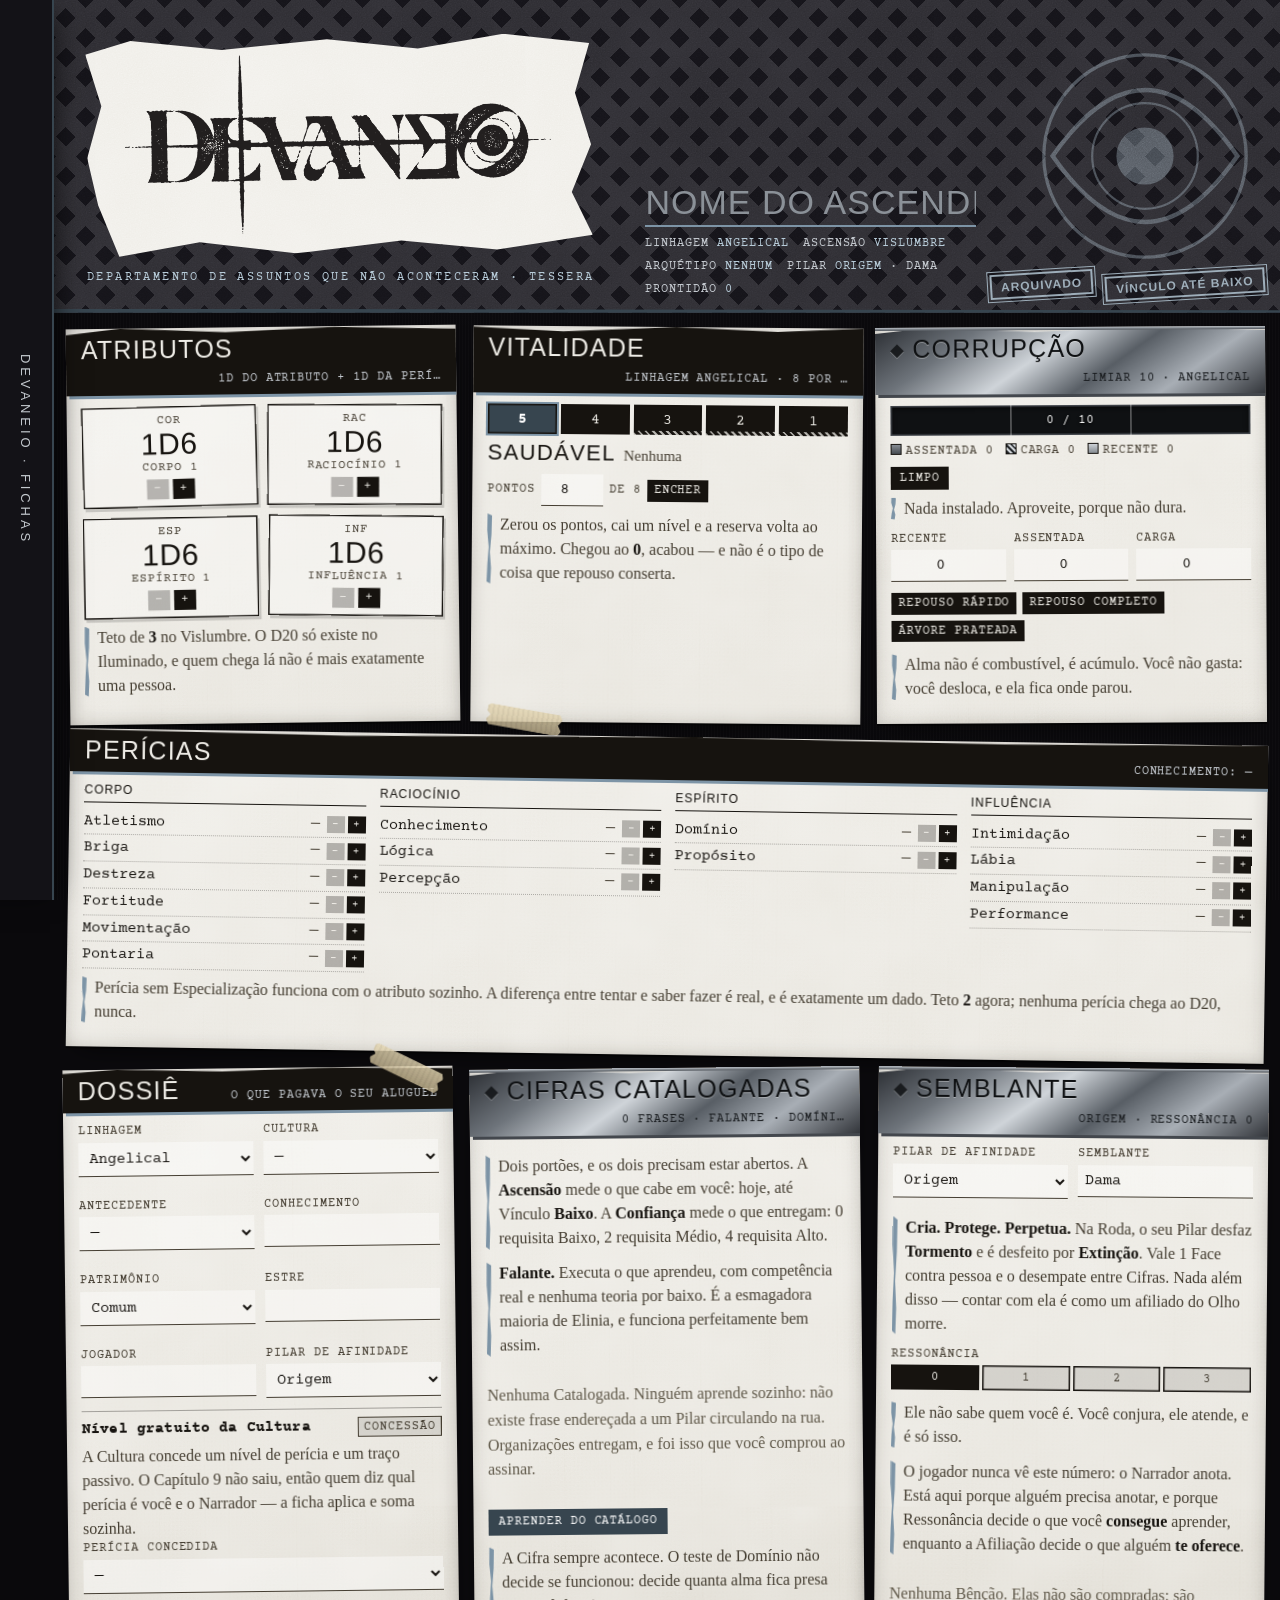
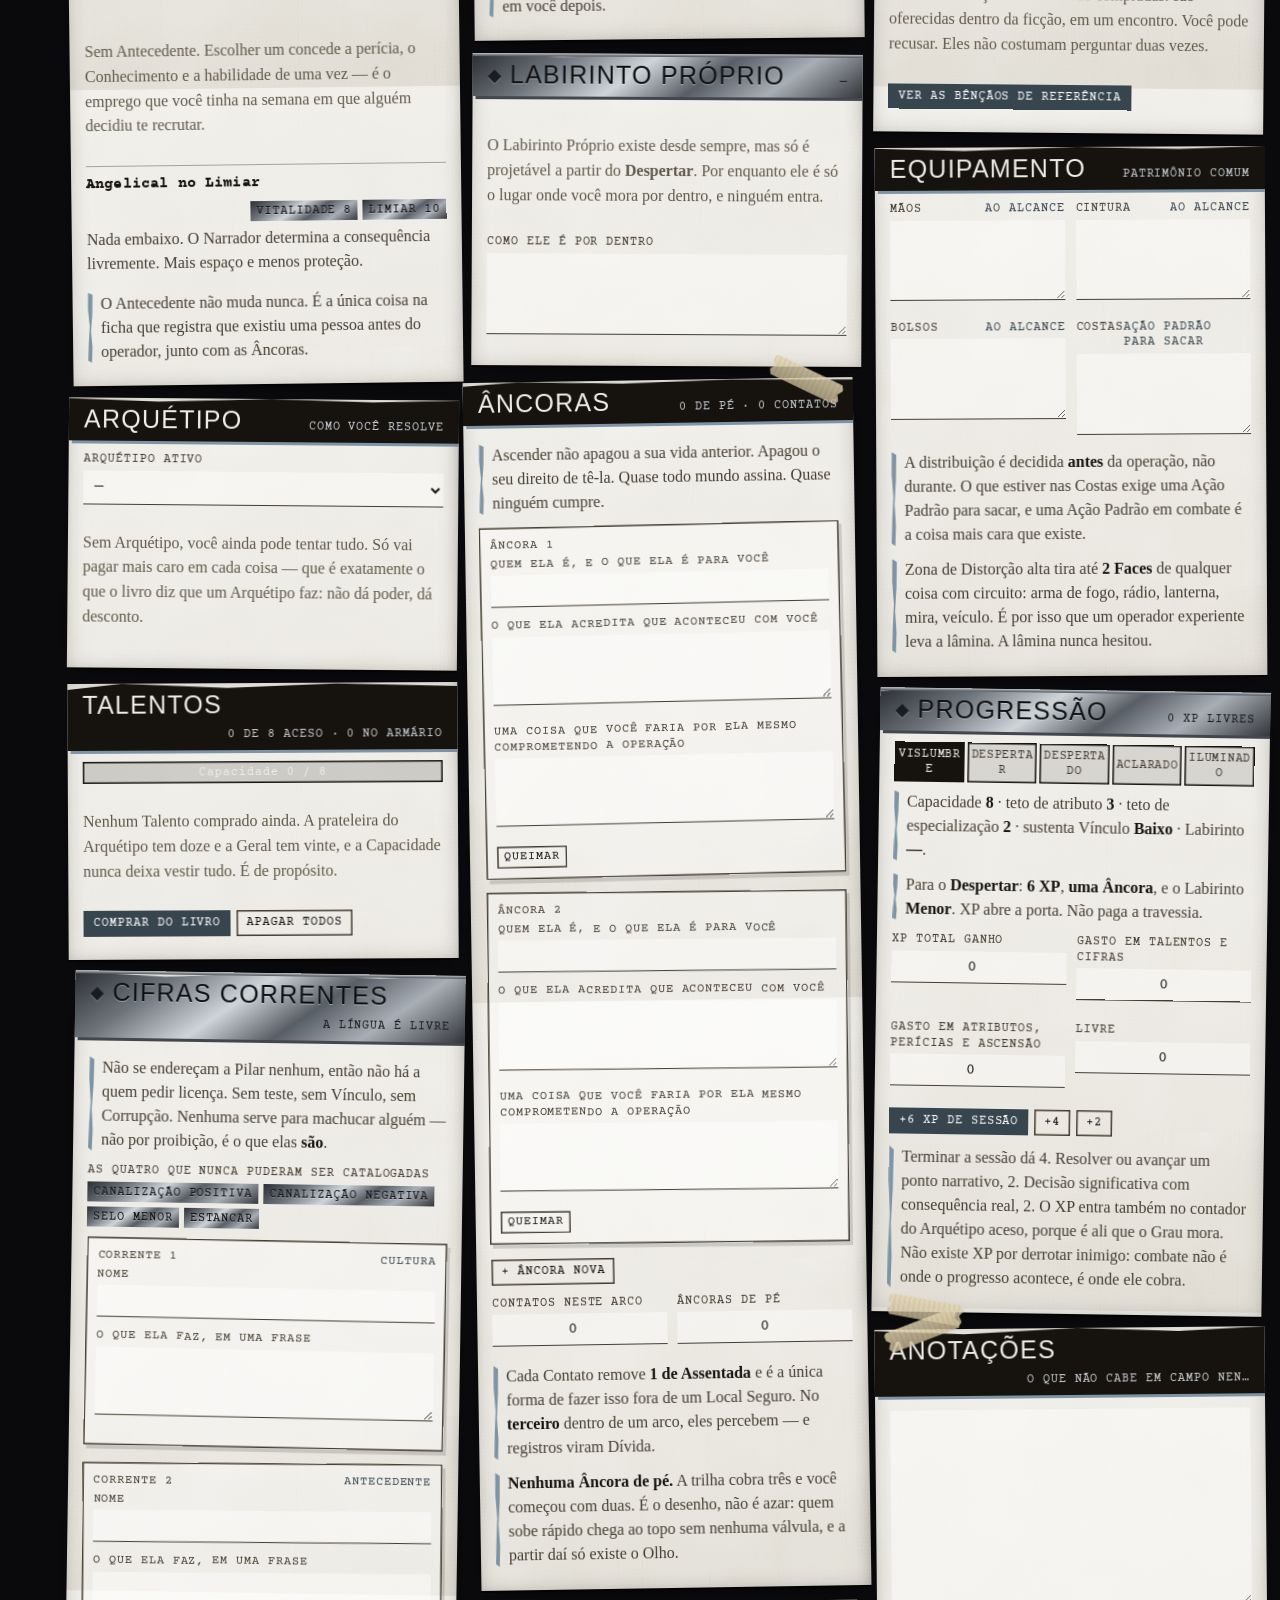
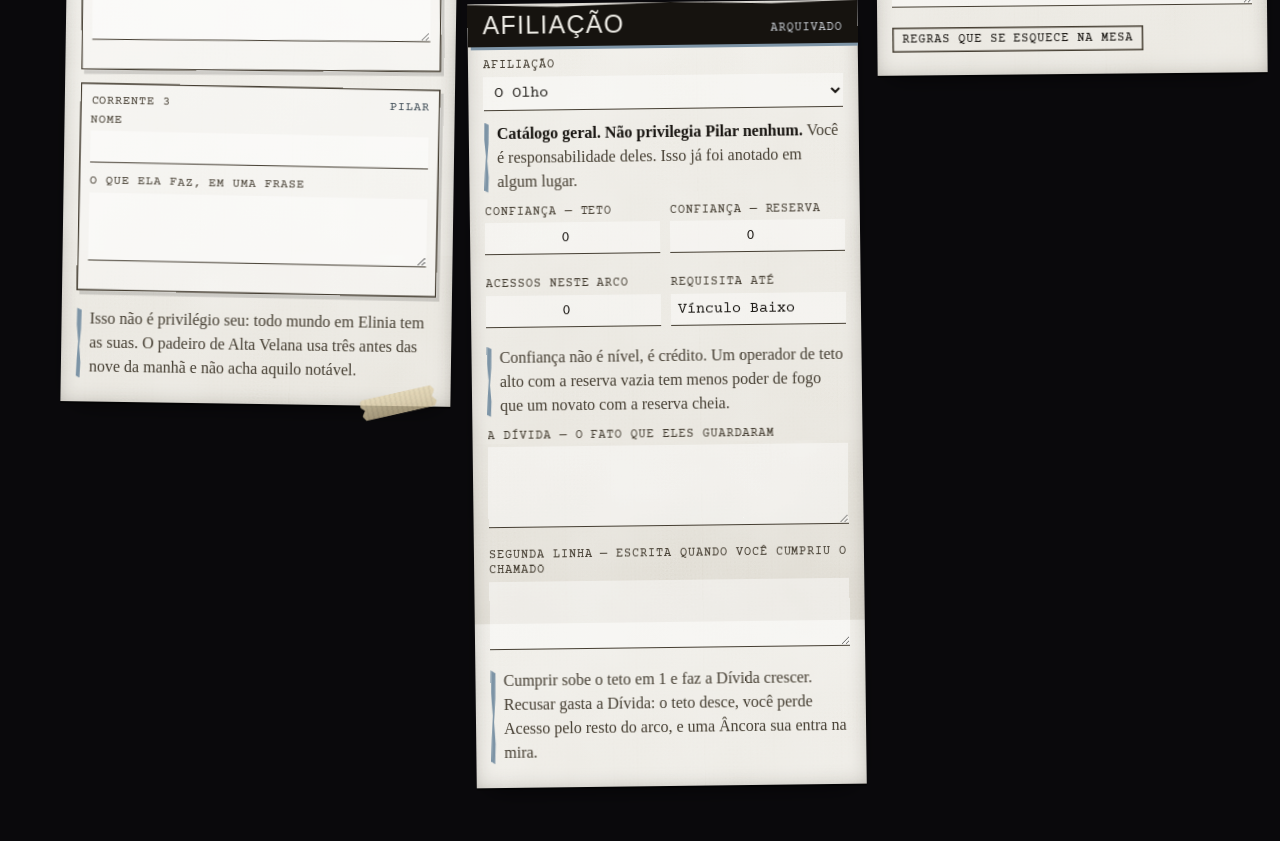
==== index.html @ 5aa6f5a9 "A ficha inteira na 0.73, o zine para de ser limpo, e a marca entra no papel O sistema mudou por comp" ====
<!doctype html>
<html lang="pt-BR" data-arranjo="normal">
<head>
<meta charset="utf-8">
<meta name="viewport" content="width=device-width, initial-scale=1">
<meta name="color-scheme" content="dark">
<meta name="description" content="Ficha de personagem do RPG Devaneio, revisão 0.73. Arquivo único, sem servidor.">
<title>Devaneio — Ficha do Ascendido</title>
<style>
/* Courier Prime, de Alan Dague-Greene para Quote-Unquote Apps.
   SIL Open Font License 1.1 — https://scripts.sil.org/OFL
   Vai embutida para a ficha ter a mesma cara em qualquer máquina. */
@font-face{font-family:"Courier Prime";font-style:normal;font-weight:400;font-display:swap;src:url([data-uri]) format("truetype")}
@font-face{font-family:"Courier Prime";font-style:normal;font-weight:700;font-display:swap;src:url([data-uri]) format("truetype")}
/* ============================================================================
   DEVANEIO — ficha do Ascendido
   Direção de arte: fanzine gótico ocultista. Três materiais, e só três.

   PAPEL   o mundo ordinário. Atributos, perícias, equipamento, dinheiro.
           Tinta preta sobre papel osso. É o que qualquer pessoa de Elinia
           entenderia se olhasse por cima do seu ombro.
   PRATA   o mundo espiritual. Corrupção, Cifras, Labirinto, Ascensão,
           Ressonância. Tudo que passa pela Tessera sai metálico, e a prata
           nunca é fundo de texto de leitura: ela é trilho, moldura e brilho.
   CASA    a tinta da Afiliação. Uma por dossiê. Preenche, carimba e sublinha.
           Trocar de Afiliação reimprime a ficha inteira.

   A mesa é preta. Os painéis são recortes de papel colados sobre ela, tortos,
   rasgados à mão e presos com fita. O excesso é o ponto: este mundo trata
   perda com piada, e a página tem que rir junto. A sujeira toda mora
   embaixo do conteúdo — o papel é fotocópia velha, o que está escrito nele
   saiu da máquina hoje.
   ============================================================================ */

/* ---------------------------------------------------------------- 1. tokens */

:root{
  /* materiais */
  --mesa:      #0a090c;
  --mesa-2:    #131217;
  --papel:     #ece6da;
  --papel-2:   #e4ddcf;
  --papel-3:   #d9d1bf;
  --tinta:     #16130f;
  --tinta-2:   #443d31;
  --tinta-3:   #5f5849;   /* piso: estado vazio é texto de leitura e mede 5,3:1 */

  /* prata: a rampa é sempre a mesma, o que muda é onde ela é aplicada */
  --prata-0:   #43474d;
  --prata-1:   #8b9198;
  --prata-2:   #c3c8ce;
  --prata-3:   #f3f5f7;
  --capa-tinta: #f3f5f7;   /* texto sobre a capa, que é preta nas nove casas */
  --prata-trilho: linear-gradient(180deg,
      #3c4046 0%, #9aa0a7 14%, #f3f5f7 30%, #767c83 48%,
      #d9dde1 66%, #5b6066 84%, #2f3339 100%);
  --prata-chapa: linear-gradient(145deg,
      #2b2e33 0%, #6e747b 22%, #cfd4d9 42%, #585e65 60%, #a8aeb5 78%, #33363b 100%);

  /* casa: o bloco de cada Afiliação sobrescreve isto */
  --casa:      #6d8496;
  --casa-esc:  #3c4b57;
  --casa-clr:  #a9bfcd;

  /* trama de fundo da capa. A força é um número só, e vale para as nove
     casas: o alfa interno de cada gradiente está normalizado em 1. */
  --trama-op:  .26;
  --trama: repeating-linear-gradient(135deg,
      rgba(255,255,255,1) 0 6px, rgba(255,255,255,0) 6px 14px);

  /* arranjo: o botão da gaveta troca um atributo na raiz e todo o resto lê daqui */
  --gap:       14px;
  --pad:       15px;
  --pad-2:     11px;
  --fs:        15px;
  --fs-mini:   12px;   /* piso absoluto de rótulo, em qualquer arranjo */
  --tr:        .08em;  /* rastreamento das caps miúdas */
  --col-min:   310px;
  --col-per:   220px;

  --som:       0 2px 0 rgba(0,0,0,.55), 0 10px 26px -12px rgba(0,0,0,.9);

  --mono: "Courier Prime", "Courier New", ui-monospace, monospace;
  --titulo: "Haettenschweiler", "Arial Narrow Bold", "Impact", "Franklin Gothic Medium",
            "Arial Narrow", "Oswald", sans-serif;
  --serifa: "Iowan Old Style", "Palatino Linotype", "Georgia", "Times New Roman", serif;
  --leitura: "Charter", "Bitstream Charter", "Iowan Old Style", Georgia,
             "Palatino Linotype", "Times New Roman", serif;

  color-scheme: dark;
}

[data-arranjo="apertado"]{
  --gap: 9px; --pad: 10px; --pad-2: 7px; --fs: 14px; --fs-mini: 12px;
  --col-min: 268px; --col-per: 184px;
}
[data-arranjo="espacoso"]{
  --gap: 20px; --pad: 21px; --pad-2: 15px; --fs: 16px; --fs-mini: 12px;
  --col-min: 360px; --col-per: 250px;
}

*{ box-sizing: border-box; }

html{ background: var(--mesa); }

body{
  margin: 0;
  padding: 0;
  font: 400 var(--fs)/1.5 var(--mono);
  color: var(--papel);
  background:
    radial-gradient(120% 80% at 50% -10%, rgba(195,200,206,.10), transparent 60%),
    radial-gradient(90% 60% at 50% 110%, rgba(0,0,0,.6), transparent 60%),
    var(--mesa);
  background-attachment: fixed;
  -webkit-text-size-adjust: 100%;
}

/* fiapo de luz na mesa: só se nota quando se procura */
body::before{
  content:""; position: fixed; inset: 0; pointer-events: none; z-index: 0;
  background-image:
    repeating-linear-gradient(90deg, rgba(255,255,255,.022) 0 1px, transparent 1px 3px);
  opacity: .8;
}

/* ---------------------------------------------------------- 1b. a sujeira

   Um zine de verdade não é impresso, é fotocopiado — e fotocópia de
   fotocópia. Três camadas dão isso sem tocar no texto, porque todas moram
   embaixo do conteúdo:

   GRÃO     ruído fino de toner, a poeira que o vidro da máquina junta.
   MANCHA   nuvem larga e lenta: a folha não pega tinta por igual.
   RISCO    faixas verticais, o rolo que arrasta e some.

   O ruído é feTurbulence num SVG embutido. Não é enfeite caro: é a única
   forma de ter grão irregular sem um PNG de textura no arquivo.            */

:root{
  --grao: url("data:image/svg+xml,%3Csvg xmlns='http://www.w3.org/2000/svg' width='180' height='180'%3E%3Cfilter id='g'%3E%3CfeTurbulence type='fractalNoise' baseFrequency='0.8' numOctaves='4' stitchTiles='stitch'/%3E%3CfeColorMatrix type='saturate' values='0'/%3E%3C/filter%3E%3Crect width='180' height='180' filter='url(%23g)'/%3E%3C/svg%3E");
  --mancha: url("data:image/svg+xml,%3Csvg xmlns='http://www.w3.org/2000/svg' width='440' height='440'%3E%3Cfilter id='m'%3E%3CfeTurbulence type='fractalNoise' baseFrequency='0.011' numOctaves='3' stitchTiles='stitch'/%3E%3CfeColorMatrix type='saturate' values='0'/%3E%3C/filter%3E%3Crect width='440' height='440' filter='url(%23m)'/%3E%3C/svg%3E");
  --risco: repeating-linear-gradient(90deg,
    rgba(0,0,0,.34) 0 1px, rgba(127,127,127,0) 1px 23px,
    rgba(0,0,0,.24) 23px 25px, rgba(127,127,127,0) 25px 91px,
    rgba(0,0,0,.44) 91px 92px, rgba(127,127,127,0) 92px 137px);
}

/* ------------------------------------------------------- 2. peças genéricas */

.oculto,
[hidden]{ display: none !important; }   /* display:flex num painel escondido vence o [hidden] do navegador */

/* Rasgo de mão, não serrilha de régua: mordidas largas e desiguais, com
   fibra sobrando em alguns pontos e o papel indo embora em outros. Duas
   formas diferentes, para a base e para o topo não rimarem. */
.rasgo{
  position: absolute; left: -3px; right: -3px; height: 15px;
  z-index: 3; background: var(--mesa); pointer-events: none;
}
.rasgo--pe{
  bottom: -1px;
  clip-path: polygon(0 100%,0 34%,3% 71%,5% 18%,11% 55%,13% 88%,16% 40%,
    21% 62%,24% 12%,29% 49%,31% 80%,36% 33%,39% 66%,44% 22%,47% 58%,
    52% 91%,55% 38%,58% 70%,63% 15%,67% 52%,70% 84%,74% 30%,78% 63%,
    82% 20%,86% 57%,89% 87%,93% 35%,96% 68%,100% 26%,100% 100%);
}
.rasgo--topo{
  top: -1px;
  clip-path: polygon(0 0,100% 0,100% 74%,97% 32%,93% 65%,89% 13%,85% 50%,
    81% 82%,77% 28%,73% 61%,68% 18%,64% 55%,60% 86%,56% 37%,51% 69%,
    47% 22%,43% 58%,38% 90%,34% 41%,30% 72%,25% 25%,21% 62%,17% 14%,
    12% 51%,9% 83%,5% 36%,2% 67%,0 24%);
}

/* fita crepe */
.fita{
  position: absolute; z-index: 6; width: 76px; height: 22px;
  background:
    repeating-linear-gradient(90deg, rgba(0,0,0,.05) 0 2px, transparent 2px 5px),
    linear-gradient(180deg, rgba(228,214,178,.92), rgba(206,190,152,.86));
  box-shadow: 0 1px 4px rgba(0,0,0,.45);
  opacity: .9;
}
.fita--ne{ top: -9px; right: 8px; transform: rotate(26deg); }
.fita--no{ top: -10px; left: 10px; transform: rotate(-21deg); }
.fita--se{ bottom: -8px; right: 14px; transform: rotate(-14deg); }
.fita--so{ bottom: -9px; left: 16px; transform: rotate(9deg); }
/* ponta rasgada: fita de verdade não sai da mão com corte reto */
.fita{
  clip-path: polygon(0 12%, 4% 0, 96% 4%, 100% 26%, 95% 52%, 100% 78%, 96% 100%,
    4% 96%, 0 74%, 5% 50%, 0 34%);
}
.painel{ overflow: visible; }

/* prata: o material do lado de lá */
/* carimbo de borracha */
.carimbo{
  display: inline-block;
  font: 700 var(--fs-mini)/1.2 var(--titulo);
  letter-spacing: var(--tr); text-transform: uppercase;
  padding: 4px 9px 3px;
  color: var(--casa-esc);
  border: 2px solid var(--casa-esc);
  outline: 1px solid var(--casa-esc); outline-offset: 2px;
  transform: rotate(-3.5deg);
  opacity: .82;
  mix-blend-mode: multiply;
  white-space: nowrap;
}
.carimbo--riscado{ text-decoration: line-through; text-decoration-thickness: 2px; }

/* ------------------------------------------------------------- 3. a capa */

.capa{
  position: relative;
  margin: 0 0 var(--gap);
  padding: 0;
  background: var(--mesa-2);
  overflow: hidden;
}
/* a chapa da casa embaixo da capa também sai deslocada */
.capa::after{
  content:""; position: absolute; left: 0; right: 0; bottom: 0; height: 4px;
  background: var(--casa-esc); z-index: 4;
  clip-path: polygon(0 0, 100% 34%, 100% 100%, 0 100%);
}
.capa__grao{
  position: absolute; inset: 0; pointer-events: none; z-index: 1;
  background-image: var(--grao), var(--mancha);
  background-size: 180px 180px, 440px 440px;
  opacity: .5; mix-blend-mode: overlay;
}
.capa__trama{
  position: absolute; inset: 0;
  background-image: var(--trama);
  opacity: var(--trama-op);
  pointer-events: none;
}
.capa__selo{
  position: absolute; right: 2%; top: 50%; transform: translateY(-50%);
  width: 220px; height: 220px; opacity: .28; pointer-events: none;
  color: var(--casa-clr);
}
.capa__selo svg{ width: 100%; height: 100%; display: block; }
.capa__corpo{
  position: relative; z-index: 2;
  display: flex; flex-wrap: wrap; align-items: flex-end; gap: var(--gap);
  padding: calc(var(--pad) + 6px) var(--pad) var(--pad);
}

/* a marca: DEVANEIO cortado por uma cruz */
.marca{ position: relative; flex: 1 1 auto; min-width: 0; padding: 16px 26px 12px 18px; }

/* A manchete não flutua no preto: ela é um retalho de papel rasgado, colado
   torto na capa, com a marca impressa em cima. O retalho veste a marca — se
   ele for uma fração da altura do bloco, corta a linha da casa no meio e
   deixa cinza em cima de branco. É também o lugar exato onde um arquivo de
   logotipo entra, quando existir: papel embaixo, tinta preta em cima. */
.marca__chapa{
  position: relative; display: inline-block; max-width: 100%;
  padding: 12px 30px 14px 22px;
  transform: rotate(-1.1deg);
}
.marca__retalho{
  position: absolute; inset: 0;
  background: var(--papel); z-index: 0;
  box-shadow: 3px 5px 0 rgba(0,0,0,.5);
  clip-path: polygon(0 6%, 9% 0, 27% 5%, 48% 1%, 66% 6%, 83% 0, 100% 5%,
    97% 28%, 100% 52%, 96% 74%, 100% 94%, 81% 100%, 62% 95%, 41% 100%,
    22% 94%, 6% 100%, 2% 76%, 0 54%, 3% 30%);
}
.marca__retalho::after{
  content:""; position: absolute; inset: 0;
  background-image: var(--grao), var(--mancha);
  background-size: 180px 180px, 440px 440px;
  opacity: .6; mix-blend-mode: overlay;
}
.marca__palavra{
  position: relative; z-index: 2;
  margin: 0;
  font: 400 clamp(40px, 7.8vw, 86px)/.82 var(--titulo);
  letter-spacing: .01em;
  text-transform: uppercase;
  color: var(--tinta);
}
.marca__palavra em{ font-style: normal; color: var(--casa-esc); }

/* Quando existe arquivo de marca, o retalho de papel vira a moldura dele e
   a cruz desenhada some: a arte já traz a própria. O SVG herda a cor da
   tinta, então a marca continua sendo preto sobre papel nas nove casas. */
.marca__palavra--arte{ line-height: 0; margin: 0; }
.marca__chapa--arte{ padding: 10px 18px 12px 16px; }
.marca__palavra--arte svg,
.marca__arte{
  display: block;
  width: clamp(230px, 42vw, 470px); height: auto;
  max-width: 100%;
}
.marca__palavra--arte svg{ fill: currentColor; }
.marca__chapa--arte::before,
.marca__chapa--arte::after{ display: none; }
/* a cruz é impressa no papel: onde o papel acaba, a linha acaba junto */
.marca__chapa::before{
  content:""; position: absolute; left: 4px; right: 4px; top: 52%;
  height: 1.5px; background: var(--tinta); z-index: 3;
}
.marca__chapa::after{
  content:""; position: absolute; left: 40px; top: 2px; bottom: 2px;
  width: 1.5px; background: var(--tinta); z-index: 3;
}
.marca__linha{
  position: relative; z-index: 2;
  margin: 8px 0 0;
  font: 400 var(--fs-mini)/1.4 var(--mono);
  letter-spacing: .2em; text-transform: uppercase;
  color: var(--casa-clr);
  overflow-wrap: anywhere;
}

.capa__id{ flex: 1 1 320px; min-width: 240px; }
.capa__nome{
  width: 100%;
  font: 400 clamp(20px, 3.4vw, 34px)/1.1 var(--titulo);
  letter-spacing: .03em; text-transform: uppercase;
  color: var(--capa-tinta);
  background: transparent;
  border: 0; border-bottom: 2px solid var(--casa);
  padding: 2px 0 4px;
}
.capa__nome::placeholder{ color: var(--prata-1); opacity: 1; }
.capa__nome:focus{ outline: none; border-bottom-color: var(--prata-3); }
.capa__abaixo{
  display: flex; flex-wrap: wrap; gap: 6px 14px; align-items: center;
  margin-top: 8px;
  font: 400 var(--fs-mini)/1.4 var(--mono);
  letter-spacing: var(--tr); text-transform: uppercase;
  color: var(--prata-2);
}
.capa__abaixo b{ color: var(--casa-clr); font-weight: 400; }
.capa__carimbos{ display: flex; gap: 12px; align-items: center; flex: 0 0 auto; }
.capa__carimbos .carimbo{ color: var(--casa-clr); border-color: var(--casa-clr); outline-color: var(--casa-clr); mix-blend-mode: normal; }

/* redação: a barra preta que o Olho adora */
.redigido{
  background: #000; color: transparent; padding: 0 .35em;
  user-select: none;
}

/* ------------------------------------------------------------ 4. estrutura */

.folha{ padding: 0 var(--gap) calc(var(--gap) * 3); }

/* a faixa de cima não entra no fluxo: é o que se toca a sessão inteira, e em
   qualquer largura fica no mesmo lugar. Contagem fixa, não auto-fit. */
.faixa{
  display: grid; gap: var(--gap);
  grid-template-columns: repeat(3, minmax(0,1fr));
  margin-bottom: var(--gap);
}
.faixa > .painel--largo{ grid-column: 1 / -1; }
@media (max-width: 900px){ .faixa{ grid-template-columns: 1fr; } }

/* o resto desce em colunas de fluxo: o navegador corta pela altura */
.fluxo{ column-width: var(--col-min); column-gap: var(--gap); }
.fluxo > .painel{ break-inside: avoid; margin: 0 0 var(--gap); display: inline-block; width: 100%; }

/* --------------------------------------------------------------- 5. painel */

.painel{
  position: relative;
  padding: 0 0 12px;
  background:
    linear-gradient(174deg, var(--papel) 0%, var(--papel-2) 70%, var(--papel-3) 100%);
  background-size: 100% 620px;
  color: var(--tinta);
  box-shadow: var(--som);
}
/* A sujeira mora embaixo do conteúdo, nunca em cima: o papel é fotocópia
   velha, mas o que está escrito nele sai da máquina hoje. */
.painel::before{
  content:""; position: absolute; inset: 0; pointer-events: none; z-index: 1;
  background-image:
    var(--mancha),
    var(--grao),
    var(--risco),
    radial-gradient(circle at 1px 1px, rgba(20,18,14,1) .5px, transparent .8px);
  background-size: 440px 440px, 180px 180px, auto, 4px 4px;
  opacity: .44;
  mix-blend-mode: overlay;
}
/* escurecimento de borda: o vidro da copiadora nunca encosta até o fim */
.painel > .painel__topo ~ *{ position: relative; }
.painel{ box-shadow: var(--som), inset 0 0 22px -6px rgba(30,24,14,.42); }
.painel > *{ position: relative; z-index: 2; }
.painel > .fita{ position: absolute; z-index: 6; }

/* Recorte de tesoura, não de guilhotina. O ângulo muda de painel para painel
   e não segue régua nenhuma — é isso que separa colagem de diagramação. */
.painel:nth-of-type(7n+1){ transform: rotate(-.7deg); }
.painel:nth-of-type(7n+2){ transform: rotate(.5deg); }
.painel:nth-of-type(7n+3){ transform: rotate(-.3deg); }
.painel:nth-of-type(7n+4){ transform: rotate(.85deg); }
.painel:nth-of-type(7n+5){ transform: rotate(-.55deg); }
.painel:nth-of-type(7n+6){ transform: rotate(.28deg); }
.painel:nth-of-type(7n+7){ transform: rotate(-.9deg); }

.painel__topo{
  position: relative;
  display: flex; align-items: baseline; gap: 10px; flex-wrap: wrap;
  padding: 9px var(--pad) 7px;
  background: var(--tinta);
  color: var(--papel);
  clip-path: polygon(0 9%, 14% 0, 41% 7%, 69% 1%, 100% 6%, 100% 600%, 0 600%);
}
.painel:nth-of-type(2n) .painel__topo{
  clip-path: polygon(0 2%, 23% 8%, 52% 0, 78% 6%, 100% 0, 100% 600%, 0 600%);
}
/* Duas tintas, uma passada cada, e a segunda nunca cai onde deveria.
   A chapa da casa sai por baixo e por fora do preto: é o erro de registro
   que qualquer gráfica de esquina comete, e é a assinatura do zine. */
.painel__topo::before{
  content:""; position: absolute; left: 3px; right: -4px; bottom: -3px; height: 3px;
  background: var(--casa);
}
.painel__nome{
  margin: 0;
  font: 400 clamp(18px, 2.1vw, 25px)/1 var(--titulo);
  letter-spacing: .05em; text-transform: uppercase;
}
.painel__nota{
  margin-left: auto;
  font: 400 var(--fs-mini)/1.3 var(--mono);
  letter-spacing: var(--tr); text-transform: uppercase;
  color: var(--prata-2);
  max-width: 62%;
  overflow: hidden; text-overflow: ellipsis; white-space: nowrap;
}
.painel__corpo{ padding: var(--pad-2) var(--pad) 0; }

.painel--prata .painel__nome::before{
  content: "◆"; margin-right: 7px; font-size: .7em; vertical-align: .12em; opacity: .8;
}

/* painel do lado de lá: o topo vira chapa de prata e ganha arco */
.painel--prata .painel__topo{
  background: var(--prata-chapa);
  color: var(--prata-3);
}
.painel--prata .painel__topo::before{ background: var(--prata-0); }
.painel--prata .painel__nome{ color: #0d0f11; text-shadow: 0 1px 0 rgba(255,255,255,.35); }
.painel--prata .painel__nota{ color: #1a1d20; }
.painel--prata::after{
  content:""; position: absolute; left: 0; right: 0; top: 0; height: 3px;
  background: var(--prata-trilho); z-index: 3;
}

/* ---------------------------------------------------------------- 6. campos */

.campo{ display: block; margin: 0 0 var(--pad-2); }
.campo__rot{
  display: block;
  font: 400 var(--fs-mini)/1.3 var(--mono);
  letter-spacing: var(--tr); text-transform: uppercase;
  color: var(--tinta-2);
  margin-bottom: 3px;
}
input, select, textarea, button{ font: inherit; color: inherit; }
.ent{
  width: 100%;
  padding: 5px 7px;
  background: rgba(255,255,255,.42);
  color: var(--tinta);
  border: 0; border-bottom: 1.5px solid var(--tinta-2);
  border-radius: 0;
  font: 400 var(--fs)/1.4 var(--mono);
}
.ent:focus{ outline: 2px solid var(--casa-esc); outline-offset: -2px; background: rgba(255,255,255,.72); }
textarea.ent{ resize: vertical; min-height: 68px; line-height: 1.55; }
select.ent{ cursor: pointer; }
.ent--num{ text-align: center; font-variant-numeric: tabular-nums; }

.grade{ display: grid; gap: var(--pad-2) 10px; grid-template-columns: repeat(auto-fit, minmax(128px, 1fr)); }
.grade--2{ grid-template-columns: repeat(2, minmax(0,1fr)); }

/* botões */
.bt{
  display: inline-flex; align-items: center; gap: 6px;
  padding: 5px 10px;
  font: 400 var(--fs-mini)/1.3 var(--mono);
  letter-spacing: var(--tr); text-transform: uppercase;
  color: var(--papel); background: var(--tinta);
  border: 0; cursor: pointer;
  transition: background .12s;
}
.bt:hover{ background: var(--casa-esc); }
.bt:focus-visible{ outline: 2px solid var(--casa); outline-offset: 2px; }
.bt--casa{ background: var(--casa-esc); color: #fff; }
.bt--casa:hover{ background: var(--tinta); }
.bt--fino{ padding: 3px 7px; }
.bt--fantasma{
  background: transparent; color: var(--tinta);
  box-shadow: inset 0 0 0 1.5px var(--tinta-2);
}
.bt--fantasma:hover{ background: var(--tinta); color: var(--papel); }
.bt--perigo:hover{ background: #7d1d1d; }
.linha-bts{ display: flex; flex-wrap: wrap; gap: 6px; margin: var(--pad-2) 0 var(--pad-2); }

/* marginália: a piada que o zine escreve na beirada */
.margem{
  position: relative;
  margin: 7px 0 var(--pad-2);
  padding-left: 13px;
  font: 400 calc(var(--fs) + 1px)/1.5 var(--leitura);
  color: var(--tinta-2);
}
/* traço na margem, do jeito que sai de uma caneta apoiada na folha:
   grosso no começo, fino no meio, e nunca reto */
.margem::before{
  content:""; position: absolute; left: 0; top: 1px; bottom: 1px; width: 5px;
  background: var(--casa);
  clip-path: polygon(10% 0, 100% 3%, 92% 30%, 62% 55%, 88% 78%, 74% 100%,
    0 97%, 14% 72%, 38% 48%, 6% 24%);
}
.margem b{ color: var(--tinta); font-weight: 700; }
.vazio{
  padding: 10px 0 var(--pad-2);
  font: 400 calc(var(--fs) + 1px)/1.55 var(--leitura);
  color: var(--tinta-3);
}

/* ----------------------------------------------------- 7. dados e medidores */

/* o valor do atributo é o tamanho do dado. É o dado que vai para a mesa. */
.atrs{ display: grid; gap: 10px; grid-template-columns: repeat(4, minmax(0,1fr)); }
@container painel (max-width: 380px){ .atrs{ grid-template-columns: repeat(2, minmax(0,1fr)); } }
.painel__corpo{ container-type: inline-size; container-name: painel; }

.atr{
  position: relative; text-align: center;
  padding: 7px 4px 8px;
  background: rgba(255,255,255,.34);
  box-shadow: inset 0 0 0 1.5px var(--tinta), 2px 3px 0 rgba(0,0,0,.16);
}
.atr:nth-child(1){ transform: rotate(-.9deg); }
.atr:nth-child(2){ transform: rotate(.7deg); }
.atr:nth-child(3){ transform: rotate(-.5deg); }
.atr:nth-child(4){ transform: rotate(1.1deg); }
.atr__rot{
  font: 400 var(--fs-mini)/1.2 var(--mono);
  letter-spacing: var(--tr); text-transform: uppercase; color: var(--tinta-2);
}
.atr__dado{
  display: block; margin: 2px 0 1px;
  font: 400 clamp(21px, 2.6vw, 30px)/1 var(--titulo);
  letter-spacing: .02em; color: var(--tinta);
}
.atr__passos{ display: flex; justify-content: center; gap: 4px; margin-top: 4px; }
.passo{
  width: 22px; height: 20px; padding: 0;
  font: 400 13px/1 var(--mono);
  background: var(--tinta); color: var(--papel); border: 0; cursor: pointer;
}
.passo:disabled{ opacity: .28; cursor: default; }
.passo:hover:not(:disabled){ background: var(--casa-esc); }

/* vitalidade: cinco degraus e a reserva dentro do degrau */
.vit__degraus{ display: flex; gap: 4px; margin-bottom: 8px; }
.degrau{
  position: relative; flex: 1 1 0; min-width: 0; height: 30px; padding: 0; border: 0; cursor: pointer;
  background: rgba(0,0,0,.08);
  box-shadow: inset 0 0 0 1.5px var(--tinta);
  font: 400 var(--fs)/1 var(--mono); color: var(--tinta-3);
}
.degrau[data-cheio="1"]{ background: var(--tinta); color: var(--papel); }
/* a zona que mata gente fica marcada sempre, cheia ou vazia: o jogador
   precisa ver o degrau chegando antes de pisar nele */
.degrau[data-risco="1"]::after{
  content:""; position: absolute; left: 0; right: 0; bottom: 0; height: 4px;
  /* currentColor: em degrau cheio a marca sai clara sobre a tinta, em
     degrau vazio sai escura sobre o papel. Uma regra, os dois casos. */
  background-image: repeating-linear-gradient(45deg,
    currentColor 0 2px, transparent 2px 5px);
  opacity: .75;
}
.degrau[data-atual="1"]{
  background: var(--casa-esc); color: #fff; font-weight: 700;
  box-shadow: inset 0 0 0 1.5px var(--tinta), 0 0 0 2px var(--casa);
}
.degrau:hover{ outline: 2px solid var(--casa); outline-offset: 1px; }
.vit__estado{ display: flex; align-items: baseline; gap: 8px; flex-wrap: wrap; }
.vit__nome{ font: 400 clamp(16px,2vw,22px)/1 var(--titulo); letter-spacing: .06em; text-transform: uppercase; }
.vit__pen{ font: 400 var(--fs)/1.4 var(--leitura); color: var(--tinta-2); }
.vit__pts{ display: flex; flex-wrap: wrap; align-items: center; gap: 6px; margin-top: 8px; }
.vit__pts .ent{ width: 62px; }

/* corrupção: a barra é prata porque alma é do lado de lá */
.corr{ margin-bottom: 8px; }
.corr__barra{
  position: relative; height: 30px;
  background: #0f1113;
  box-shadow: inset 0 0 0 1.5px var(--prata-0), inset 0 2px 6px rgba(0,0,0,.8);
  overflow: hidden;
}
.corr__seg{ position: absolute; top: 0; bottom: 0; }
.corr__seg--rec{ background: linear-gradient(180deg, #d6dade, #7e848b); }
.corr__seg--ass{ background: linear-gradient(180deg, #8e949b, #3f444a); }
.corr__seg--car{
  background-image: repeating-linear-gradient(45deg,
    rgba(214,218,222,1) 0 3px, rgba(30,33,36,1) 3px 7px);
}
.corr__marca{ position: absolute; top: 0; bottom: 0; width: 1px; background: rgba(255,255,255,.5); }
.corr__num{
  position: absolute; inset: 0; display: flex; align-items: center; justify-content: center;
  font: 400 var(--fs-mini)/1 var(--mono); letter-spacing: var(--tr);
  color: #fff; text-shadow: 0 1px 3px #000;
  pointer-events: none;
}
.corr__legenda{
  display: flex; flex-wrap: wrap; gap: 4px 12px; margin-top: 7px;
  font: 400 var(--fs-mini)/1.4 var(--mono); letter-spacing: var(--tr); text-transform: uppercase;
  color: var(--tinta-2);
}
.corr__legenda i{ display: inline-block; width: 11px; height: 11px; margin-right: 4px; vertical-align: -1px; box-shadow: inset 0 0 0 1px var(--tinta); }
.corr__estado{
  display: inline-block; margin-top: 7px; padding: 3px 9px;
  font: 400 var(--fs-mini)/1.4 var(--mono); letter-spacing: var(--tr); text-transform: uppercase;
  background: var(--tinta); color: var(--papel);
}
.corr__estado[data-grave="1"]{ background: #7d1d1d; color: #fff; }
.corr__campos{ display: grid; grid-template-columns: repeat(3, minmax(0,1fr)); gap: 8px; margin-top: 9px; }

/* capacidade: o armário e a roupa */
.cap__barra{
  position: relative; height: 22px; margin-bottom: 7px;
  background: rgba(0,0,0,.14);
  box-shadow: inset 0 0 0 1.5px var(--tinta);
}
.cap__usada{ position: absolute; inset: 0 auto 0 0; background: var(--tinta); }
.cap__usada[data-estouro="1"]{ background: #7d1d1d; }
.cap__num{
  position: absolute; inset: 0; display: flex; align-items: center; justify-content: center;
  font: 400 var(--fs-mini)/1 var(--mono); letter-spacing: var(--tr); color: var(--papel);
  mix-blend-mode: difference; pointer-events: none;
}

/* ------------------------------------------------------------- 8. perícias */

.pers{ display: grid; gap: var(--pad-2) var(--gap); grid-template-columns: repeat(auto-fit, minmax(var(--col-per), 1fr)); }
.pers__grupo > h4{
  margin: 0 0 6px;
  padding-bottom: 3px;
  border-bottom: 1.5px solid var(--tinta);
  font: 400 var(--fs-mini)/1.3 var(--titulo);
  letter-spacing: var(--tr); text-transform: uppercase;
}
.per{
  display: flex; align-items: center; gap: 7px;
  padding: 2px 0;
  border-bottom: 1px dotted rgba(22,19,15,.3);
}
.per__nome{
  flex: 1 1 auto; min-width: 0;
  font: 400 var(--fs)/1.45 var(--mono);
  overflow: hidden; text-overflow: ellipsis; white-space: nowrap;
}
/* o nível que veio de graça precisa se anunciar: sem isso o jogador não
   entende por que o "−" parou antes de zerar a perícia */
.per__gratis{
  display: inline-block; margin-left: 5px; padding: 1px 4px;
  font: 400 11px/1.3 var(--mono); font-style: normal;
  letter-spacing: var(--tr); text-transform: uppercase;
  background: var(--casa-esc); color: #fff;
  vertical-align: 1px;
}
.per__dado{
  flex: 0 0 auto; width: 42px; text-align: right;
  font: 400 var(--fs)/1.45 var(--mono);
  color: var(--tinta-2); font-variant-numeric: tabular-nums;
}
.per__dado[data-tem="1"]{ color: var(--tinta); font-weight: 700; }
.per__passos{ display: flex; gap: 3px; flex: 0 0 auto; }
.per__passos .passo{ width: 18px; height: 17px; font-size: 11px; }

/* ---------------------------------------------------------------- 9. listas */

.itens{ list-style: none; margin: 0; padding: 0; }
.item{
  position: relative;
  padding: 8px 0 9px;
  border-top: 1.5px solid rgba(22,19,15,.34);
}
.item:first-child{ border-top: 0; }
.item__topo{ display: flex; align-items: baseline; gap: 8px; flex-wrap: wrap; }
.item__nome{
  font: 700 var(--fs)/1.3 var(--mono);
  letter-spacing: .01em;
}
.item__tags{ display: flex; gap: 5px; flex-wrap: wrap; margin-left: auto; }
.tag{
  padding: 1px 6px;
  font: 400 var(--fs-mini)/1.5 var(--mono);
  letter-spacing: var(--tr); text-transform: uppercase;
  background: rgba(22,19,15,.1);
  box-shadow: inset 0 0 0 1px var(--tinta-2);
  color: var(--tinta-2);
  white-space: nowrap;
}
.tag--casa{ background: var(--casa-esc); color: #fff; box-shadow: none; }
.tag--prata{ background: var(--prata-chapa); color: #0d0f11; box-shadow: none; text-shadow: 0 1px 0 rgba(255,255,255,.3); }
.tag--alerta{ background: #7d1d1d; color: #fff; box-shadow: none; }
.item__texto{
  margin: 5px 0 0;
  font: 400 calc(var(--fs) + 1px)/1.5 var(--leitura);
  color: var(--tinta-2);
}
.item__texto b{ color: var(--tinta); }
.item__acoes{ display: flex; gap: 5px; margin-top: 6px; flex-wrap: wrap; }
.item[data-apagado="1"] .item__nome,
.item[data-apagado="1"] .item__texto{ opacity: .48; }
.item[data-apagado="1"] .item__nome{ text-decoration: line-through; }

/* interruptor de talento aceso */
.acende{
  flex: 0 0 auto; width: 34px; height: 19px; padding: 0; border: 0; cursor: pointer;
  background: rgba(0,0,0,.2); box-shadow: inset 0 0 0 1.5px var(--tinta);
  position: relative;
}
.acende::after{
  content:""; position: absolute; top: 2px; left: 2px; width: 13px; height: 13px;
  background: var(--tinta-2); transition: transform .13s, background .13s;
}
.acende[aria-pressed="true"]{ background: var(--tinta); }
.acende[aria-pressed="true"]::after{ transform: translateX(15px); background: var(--prata-3); }

/* âncora: ficha de papel dentro do papel */
.ancora{
  position: relative;
  margin: 0 0 calc(var(--pad-2) + 4px);
  padding: var(--pad-2);
  background: rgba(255,255,255,.4);
  box-shadow: inset 0 0 0 1.5px var(--tinta-2), 3px 4px 0 rgba(0,0,0,.14);
}
.ancora:nth-of-type(odd){ transform: rotate(-.45deg); }
.ancora:nth-of-type(even){ transform: rotate(.35deg); }
.ancora[data-queimada="1"]{ background: rgba(0,0,0,.08); }
.ancora[data-queimada="1"] .ent{ text-decoration: line-through; opacity: .6; }
.ancora__fim{ display: flex; align-items: center; gap: 8px; flex-wrap: wrap; margin-top: 4px; }

/* slots do corpo */
.slots{ display: grid; gap: var(--pad-2); grid-template-columns: repeat(auto-fit, minmax(150px,1fr)); }
.slot__rot{
  display: flex; justify-content: space-between; align-items: baseline;
  font: 400 var(--fs-mini)/1.3 var(--mono); letter-spacing: var(--tr); text-transform: uppercase;
  color: var(--tinta-2); margin-bottom: 3px;
}
.slot__rot b{ color: var(--casa-esc); font-weight: 400; }

/* trilha de ascensão */
.trilha{ display: flex; gap: 3px; margin-bottom: 8px; }
.trilha__passo{
  flex: 1 1 0; min-width: 0; overflow-wrap: anywhere;
  padding: 5px 3px; text-align: center; border: 0; cursor: pointer;
  background: rgba(0,0,0,.1); box-shadow: inset 0 0 0 1.5px var(--tinta);
  font: 400 var(--fs-mini)/1.25 var(--mono); letter-spacing: .06em; text-transform: uppercase;
  color: var(--tinta-2);
}
.trilha__passo[data-feito="1"]{ background: var(--prata-chapa); color: #0d0f11; box-shadow: none; }
.trilha__passo[data-atual="1"]{ background: var(--tinta); color: var(--papel); box-shadow: none; }

/* grau do arquétipo */
.grau{ display: flex; gap: 3px; margin: 6px 0 8px; }
.grau__casa{
  flex: 1 1 0; min-width: 0; height: 17px;
  background: rgba(0,0,0,.1); box-shadow: inset 0 0 0 1.5px var(--tinta);
  font: 400 10px/16px var(--mono); text-align: center; color: var(--tinta-3);
}
.grau__casa[data-feito="1"]{ background: var(--tinta); color: var(--papel); }
.grau__casa[data-marca="1"][data-feito="1"]{ background: var(--casa-esc); color: #fff; }

/* --------------------------------------------------------------- 10. gaveta */

.gaveta{
  position: fixed; left: 0; top: 0; bottom: 0; z-index: 40;
  width: 264px;
  display: flex; flex-direction: column;
  background: var(--mesa-2);
  border-right: 2px solid var(--casa-esc);
  box-shadow: 8px 0 30px -12px rgba(0,0,0,.9);
  transition: transform .18s ease;
}
.gaveta__puxador{
  position: absolute; right: -1px; top: 0; bottom: 0; width: 0;
}
.gaveta__cabeca{
  display: flex; align-items: center; gap: 8px;
  padding: 10px var(--pad-2);
  border-bottom: 1px solid rgba(195,200,206,.2);
}
.gaveta__titulo{
  margin: 0; flex: 1;
  font: 400 15px/1.1 var(--titulo); letter-spacing: var(--tr); text-transform: uppercase;
  color: var(--prata-2);
}
.gaveta__miolo{ flex: 1; overflow-y: auto; padding: var(--pad-2); }
.gaveta__pe{ padding: var(--pad-2); border-top: 1px solid rgba(195,200,206,.2); }

body[data-gaveta="fechada"] .gaveta{ transform: translateX(-210px); }
body[data-gaveta="fechada"] .gaveta__miolo,
body[data-gaveta="fechada"] .gaveta__pe,
body[data-gaveta="fechada"] .gaveta__titulo{ opacity: 0; pointer-events: none; }
body[data-gaveta="fechada"] .gaveta{ width: 264px; }
body[data-gaveta="fechada"] .lombada{ display: flex; }
.lombada{
  display: none;
  position: absolute; right: 0; top: 0; bottom: 0; width: 54px;
  align-items: center; justify-content: center;
  background: var(--mesa-2); cursor: pointer; border: 0;
  border-left: 1px solid rgba(195,200,206,.16);
}
.lombada span{
  writing-mode: vertical-rl; text-orientation: mixed;
  font: 400 13px/1 var(--titulo); letter-spacing: .3em; text-transform: uppercase;
  color: var(--prata-2);
}
.lombada:hover{ background: var(--casa-esc); }

.palco{ margin-left: 264px; }
body[data-gaveta="fechada"] .palco{ margin-left: 54px; }

.ficha-par{ display: flex; gap: 3px; margin-bottom: 4px; }
.ficha-x{
  flex: 0 0 auto; width: 26px; border: 0; cursor: pointer;
  background: rgba(255,255,255,.05); color: var(--prata-1);
  font: 400 13px/1 var(--mono);
}
.ficha-x:hover{ background: #7d1d1d; color: #fff; }
.ficha-linha{
  display: flex; align-items: center; gap: 6px;
  flex: 1 1 auto; min-width: 0; padding: 7px 8px;
  text-align: left; border: 0; cursor: pointer;
  background: rgba(255,255,255,.05); color: var(--papel);
  font: 400 var(--fs)/1.35 var(--mono);
}
.ficha-linha:hover{ background: rgba(255,255,255,.12); }
.ficha-linha[aria-current="true"]{ background: var(--casa-esc); color: #fff; }
.ficha-linha span{ min-width: 0; overflow: hidden; }
.ficha-linha small{ display: block; white-space: nowrap; overflow: hidden; text-overflow: ellipsis; font-size: var(--fs-mini); opacity: .75; letter-spacing: .08em; text-transform: uppercase; }
.gaveta .bt{ background: rgba(255,255,255,.1); color: var(--papel); }
.gaveta .bt:hover{ background: var(--casa-esc); }
.gaveta__grupo{ margin-bottom: var(--pad-2); }
.gaveta__rot{
  font: 400 var(--fs-mini)/1.4 var(--mono); letter-spacing: var(--tr); text-transform: uppercase;
  color: var(--prata-1); margin-bottom: 5px;
}

.estado{
  display: block; margin-top: 6px;
  font: 400 var(--fs-mini)/1.4 var(--mono); letter-spacing: var(--tr); text-transform: uppercase;
  color: var(--prata-1);
}
.estado[data-erro="1"]{ color: #ff9a9a; }

/* ------------------------------------------------------------ 11. compêndio */

.compendio{
  position: fixed; inset: 0; z-index: 60;
  display: flex; flex-direction: column;
  background: rgba(6,5,8,.96);
}
.comp__cabeca{
  display: flex; align-items: center; gap: 10px; flex-wrap: wrap;
  padding: 10px var(--gap);
  background: var(--mesa-2); border-bottom: 2px solid var(--casa-esc);
}
.comp__titulo{ margin: 0; font: 400 20px/1.1 var(--titulo); letter-spacing: var(--tr); text-transform: uppercase; color: var(--prata-2); }
.comp__abas{ display: flex; gap: 4px; flex-wrap: wrap; }
.comp__aba{
  padding: 5px 10px; border: 0; cursor: pointer;
  background: rgba(255,255,255,.07); color: var(--papel);
  font: 400 var(--fs-mini)/1.3 var(--mono); letter-spacing: var(--tr); text-transform: uppercase;
}
.comp__aba[aria-selected="true"]{ background: var(--casa-esc); color: #fff; }
.comp__busca{ margin-left: auto; display: flex; gap: 6px; align-items: center; }
.comp__busca .ent{ width: 220px; background: rgba(255,255,255,.1); color: var(--papel); border-bottom-color: var(--prata-1); }
.comp__busca .ent::placeholder{ color: var(--prata-1); }
.comp__miolo{ flex: 1; overflow-y: auto; padding: var(--gap); }
.comp__grade{ column-width: 330px; column-gap: var(--gap); }
.comp__ficha{
  break-inside: avoid; display: inline-block; width: 100%;
  margin: 0 0 var(--gap); padding: var(--pad-2) var(--pad);
  background: linear-gradient(174deg, var(--papel), var(--papel-2));
  color: var(--tinta);
  box-shadow: var(--som);
}
.comp__filtros{ display: flex; gap: 5px; flex-wrap: wrap; margin-bottom: var(--gap); }
.chip{
  padding: 3px 9px; border: 0; cursor: pointer;
  background: rgba(255,255,255,.07); color: var(--prata-2);
  font: 400 var(--fs-mini)/1.4 var(--mono); letter-spacing: var(--tr); text-transform: uppercase;
}
.chip[aria-pressed="true"]{ background: var(--casa-esc); color: #fff; }

/* ---------------------------------------------------------------- 12. aviso */

.aviso{
  position: fixed; left: 50%; bottom: 20px; transform: translateX(-50%); z-index: 90;
  display: flex; align-items: center; gap: 12px;
  max-width: min(92vw, 560px);
  padding: 10px 14px;
  background: var(--papel); color: var(--tinta);
  box-shadow: var(--som);
  font: 400 var(--fs)/1.5 var(--leitura);
}
.aviso .bt{ flex: 0 0 auto; }

/* -------------------------------------------------- 13. as nove casas */

/* O OLHO — noir. Preto e branco de filme, chevron de Twin Peaks, tarja preta.
   A tinta é prata fria: esta casa é a que menos admite cor. */
[data-casa="O Olho"]{
  --casa: #7d94a6; --casa-esc: #37454f; --casa-clr: #b7cbd8;
  --papel: #efede7; --papel-2: #e7e4dc; --papel-3: #dcd8ce;
  --trama: repeating-linear-gradient(135deg,
    rgba(255,255,255,1) 0 14px, rgba(255,255,255,0) 14px 28px),
    repeating-linear-gradient(45deg,
    rgba(255,255,255,1) 0 14px, rgba(255,255,255,0) 14px 28px);
  --trama-op: .1;
}

/* A PENUMBRA — gótico tribal. Ausência de cor, rabisco pesado, coroa escondida. */
[data-casa="A Penumbra"]{
  --casa: #6b6b70; --casa-esc: #232327; --casa-clr: #a8a8ae;
  --papel: #e4e0d7; --papel-2: #dad5ca; --papel-3: #cec8bb;
  --trama: repeating-linear-gradient(72deg,
    rgba(255,255,255,1) 0 1px, rgba(255,255,255,0) 1px 5px),
    repeating-linear-gradient(-63deg,
    rgba(255,255,255,1) 0 1px, rgba(255,255,255,0) 1px 7px);
  --trama-op: .16;
}

/* OS ACORRENTADOS — oração. Ouro velho, vellum, raios de mandorla, letra bonita. */
[data-casa="Os Acorrentados"]{
  --casa: #c39b46; --casa-esc: #6e5115; --casa-clr: #e3c37c;
  --papel: #f3ecd8; --papel-2: #eae1c9; --papel-3: #ded3b8;
  --trama: repeating-conic-gradient(from 0deg at 80% 50%,
    rgba(255,255,255,1) 0deg 3deg, rgba(255,255,255,0) 3deg 11deg);
  --trama-op: .2;
}
[data-casa="Os Acorrentados"] .painel__nome,
[data-casa="Os Acorrentados"] .marca__palavra,
[data-casa="Os Acorrentados"] .comp__titulo{
  font-family: var(--serifa); font-weight: 700; letter-spacing: .04em;
}
[data-casa="Os Acorrentados"] .item__nome{ font-family: var(--serifa); font-size: calc(var(--fs) + 2px); }

/* GUARDIÕES DA ÁRVORE — herbário élfico. A casa que pode ter cor de verdade. */
[data-casa="Guardiões da Árvore"]{
  --casa: #3f9a63; --casa-esc: #1d5735; --casa-clr: #8fd6a9;
  --papel: #ecf0e5; --papel-2: #e2e8d9; --papel-3: #d6dcca;
  --trama: repeating-radial-gradient(circle at 20% 80%,
    rgba(255,255,255,1) 0 1px, rgba(255,255,255,0) 1px 16px),
    repeating-linear-gradient(105deg,
    rgba(255,255,255,1) 0 1px, rgba(255,255,255,0) 1px 22px);
  --trama-op: .22;
}
[data-casa="Guardiões da Árvore"] .painel__topo::before{ background: #a8296b; }

/* O COLETIVO DO ECO — zine de última hora. Papel-jornal, retícula, vermelho berrante. */
[data-casa="O Coletivo do Eco"]{
  --casa: #e0342c; --casa-esc: #9c1b16; --casa-clr: #ff7f78;
  --papel: #edE9da; --papel-2: #e3decb; --papel-3: #d7d0ba;
  --trama: radial-gradient(circle at 1px 1px, rgba(255,255,255,1) 1.2px, rgba(255,255,255,0) 1.3px);
  --trama-op: .3;
}
[data-casa="O Coletivo do Eco"] .capa__trama{ background-size: 5px 5px; }
[data-casa="O Coletivo do Eco"] .marca__palavra em{
  background: var(--casa-esc); color: #fff; padding: 0 .08em;
  -webkit-text-fill-color: #fff;
}
[data-casa="O Coletivo do Eco"] .painel__nome{ font-style: italic; }

/* A FRENTE — estêncil militar. Verde-oliva, grade de chapa, tarja de censura. */
[data-casa="A Frente"]{
  --casa: #7f8f4e; --casa-esc: #414b24; --casa-clr: #bacb85;
  --papel: #ebe5d4; --papel-2: #e1dbc7; --papel-3: #d4cdb6;
  --trama: repeating-linear-gradient(0deg,
    rgba(255,255,255,1) 0 1px, rgba(255,255,255,0) 1px 18px),
    repeating-linear-gradient(90deg,
    rgba(255,255,255,1) 0 1px, rgba(255,255,255,0) 1px 18px);
  --trama-op: .17;
}
[data-casa="A Frente"] .painel__nome,
[data-casa="A Frente"] .marca__palavra{ letter-spacing: var(--tr); }

/* MYSTERIA — CRT de MS-DOS. Aqui o papel é tela, e a tinta é fósforo.
   É a única casa que inverte o material, e ela inverte de propósito. */
[data-casa="Mysteria"]{
  --casa: #3ddc86; --casa-esc: #0d3f24; --casa-clr: #8ef8bb; --capa-tinta: #a6f8c6;
  --papel: #0d1410; --papel-2: #0a100c; --papel-3: #070b08;
  --tinta: #a6f8c6; --tinta-2: #6fca92; --tinta-3: #468f64;
  --trama: repeating-linear-gradient(0deg,
    rgba(255,255,255,1) 0 1px, rgba(255,255,255,0) 1px 3px);
  --trama-op: .13;
}
[data-casa="Mysteria"] .painel::before,
[data-casa="Mysteria"] .papel::before{ mix-blend-mode: screen; opacity: .07; }
[data-casa="Mysteria"] .painel:not(.painel--prata) .painel__topo{ background: #061009; color: var(--tinta); }
[data-casa="Mysteria"] .ent{ background: rgba(62,220,134,.07); }
[data-casa="Mysteria"] .ent:focus{ background: rgba(62,220,134,.14); }
[data-casa="Mysteria"] .bt{ background: #0d3f24; color: #a6f8c6; }
[data-casa="Mysteria"] .bt--fantasma{ background: transparent; color: var(--tinta); box-shadow: inset 0 0 0 1.5px var(--tinta-2); }
[data-casa="Mysteria"] .atr, [data-casa="Mysteria"] .ancora{ background: rgba(62,220,134,.05); }
[data-casa="Mysteria"] .degrau[data-cheio="1"],
[data-casa="Mysteria"] .cap__usada,
[data-casa="Mysteria"] .grau__casa[data-feito="1"],
[data-casa="Mysteria"] .trilha__passo[data-atual="1"]{ background: #3ddc86; color: #04140a; }
[data-casa="Mysteria"] .corr__estado{ background: #0d3f24; color: #8ef8bb; }
[data-casa="Mysteria"] .tag{ box-shadow: inset 0 0 0 1px var(--tinta-2); color: var(--tinta-2); background: rgba(62,220,134,.06); }

/* SOCIEDADE DOS CEIFADORES — corvos. Preto de pena com brilho de óleo. */
[data-casa="Sociedade dos Ceifadores"]{
  --casa: #7b6a92; --casa-esc: #322843; --casa-clr: #b7a8cd;
  --papel: #eae7e2; --papel-2: #e0dcd6; --papel-3: #d3cfc8;
  --trama: repeating-linear-gradient(80deg,
    rgba(255,255,255,1) 0 1px, rgba(255,255,255,0) 1px 4px),
    repeating-linear-gradient(-80deg,
    rgba(255,255,255,1) 0 1px, rgba(255,255,255,0) 1px 4px);
  --trama-op: .13;
}

/* AVULSO — nenhuma gráfica cuida deste. O zine cru, mais sujo e mais torto. */
[data-casa="Avulso"]{
  --casa: #9a9186; --casa-esc: #3a352c; --casa-clr: #cdc4b6;
  --papel: #e4ddcd; --papel-2: #d9d1be; --papel-3: #ccc3ad;
  --trama: repeating-linear-gradient(17deg,
    rgba(255,255,255,1) 0 2px, rgba(255,255,255,0) 2px 9px);
  --trama-op: .12;
}
[data-casa="Avulso"] .painel:nth-of-type(3n+1){ transform: rotate(-.6deg); }
[data-casa="Avulso"] .painel:nth-of-type(3n+2){ transform: rotate(.55deg); }
[data-casa="Avulso"] .painel:nth-of-type(5n+3){ transform: rotate(-.8deg); }

/* ------------------------------------------------------------ 14. telinha */

@media (max-width: 760px){
  .folha{ padding: 0 12px calc(var(--gap) * 3); }
  .marca{ padding-right: 10px; }
  .marca__linha{ letter-spacing: var(--tr); }
  .capa__selo{ width: 150px; opacity: .2; }
  .gaveta{ position: static; width: auto; border-right: 0; border-bottom: 2px solid var(--casa-esc); }
  .gaveta__cabeca{ padding: 8px var(--pad-2); }
  .palco, body[data-gaveta="fechada"] .palco{ margin-left: 0; }
  body[data-gaveta="fechada"] .gaveta{ transform: none; }
  body[data-gaveta="fechada"] .gaveta__miolo, body[data-gaveta="fechada"] .gaveta__pe{ display: none; }
  body[data-gaveta="fechada"] .gaveta__titulo{ opacity: 1; }
  .lombada{ display: none !important; }
  .corr__campos{ grid-template-columns: repeat(3, minmax(0,1fr)); }
  .comp__busca{ margin-left: 0; width: 100%; }
  .comp__busca .ent{ width: 100%; }
}

/* ------------------------------------------------------------ 15. impressão

   No papel a ficha volta a ser inteiramente datilografada e em preto:
   um documento que sai diferente em cada impressora não serve como
   documento. A cor da casa vira contorno, a prata vira linha preta.       */

@media print{
  @page{ size: A4 landscape; margin: 9mm; }

  /* As variáveis da casa moram em [data-casa="…"], que é mais específico que
     :root — sem casar essa especificidade, a ficha saía da impressora com a
     tinta da Afiliação em cinza chapado. Aqui a casa é desligada de verdade. */
  :root, body[data-casa]{
    --papel: #fff; --papel-2: #fff; --papel-3: #fff;
    --tinta: #000; --tinta-2: #1f1f1f; --tinta-3: #4a4a4a;
    --casa: #000; --casa-esc: #000; --casa-clr: #000; --capa-tinta: #000;
    --prata-0: #000; --prata-1: #3a3a3a; --prata-2: #e8e8e8; --prata-3: #000;
    --mesa: #fff; --mesa-2: #fff;
    --gap: 6px; --pad: 7px; --pad-2: 5px; --fs: 9.4px; --fs-mini: 8px;
    --col-min: 250px; --col-per: 150px;
    --som: none;
  }
  html, body{ background: #fff !important; color: #000 !important; }
  body::before, .painel::before, .capa__trama, .capa__selo,
  .fita, .rasgo, .gaveta, .compendio, .aviso, .naoimprime{ display: none !important; }
  .palco{ margin-left: 0 !important; }
  .folha{ padding: 0; }

  .painel, .capa{
    box-shadow: none !important; transform: none !important;
    border: 1px solid #000; background: #fff !important; break-inside: avoid;
  }
  .atr, .ancora, .marca__chapa, .marca__palavra{ transform: none !important; }
  .marca__retalho{ box-shadow: none !important; clip-path: none !important; background: #fff !important; }
  .marca__retalho::after, .capa__grao, .capa::after{ display: none !important; }
  .painel__topo{ clip-path: none !important; border-bottom: 2px solid #000; }
  .painel__topo::before{ display: none !important; }
  .painel__nome{ font-size: 13px; }
  .margem::before{ clip-path: none !important; width: 2px; background: #000; }
  .capa{ border-width: 0 0 2px; }
  .painel__topo{ background: #000 !important; color: #fff !important; }
  .painel__topo::after{ display: none; }
  .painel--prata .painel__topo{
    background: #fff !important; color: #000 !important; border-bottom: 2px solid #000;
  }
  .painel--prata .painel__nome, .painel--prata .painel__nota{ color: #000 !important; text-shadow: none; }
  .painel--prata::after{ background: #000; }

  /* A marca volta a ser tipografia, não metal: cromado vira cinza na chapa. */
  .marca__palavra{
    color: #000 !important; -webkit-text-fill-color: #000 !important;
    background: none !important; text-shadow: none !important; filter: none !important;
  }
  .marca__palavra em{ color: #000 !important; -webkit-text-fill-color: #000 !important; background: none !important; }
  .marca__linha, .capa__abaixo, .capa__abaixo b, .capa__nome{ color: #000 !important; }
  .carimbo{ color: #000; border-color: #000; outline-color: #000; mix-blend-mode: normal; opacity: 1; }

  .ent{ background: transparent !important; border-bottom: 1px solid #000; }
  .ent:disabled{ color: #000; }
  textarea.ent{ min-height: 0; }

  /* Medidores: no papel, cheio é trama e vazio é branco. Nada de cinza. */
  .degrau, .grau__casa, .trilha__passo, .cap__barra, .corr__barra{
    background: #fff !important; box-shadow: inset 0 0 0 1px #000 !important; color: #000 !important;
  }
  .degrau[data-cheio="1"], .grau__casa[data-feito="1"], .trilha__passo[data-atual="1"]{
    background: #000 !important; color: #fff !important;
  }
  .trilha__passo[data-feito="1"]{
    background-image: repeating-linear-gradient(45deg, #000 0 2px, #fff 2px 5px) !important;
  }
  .degrau[data-atual="1"]{ outline: 2px solid #000; outline-offset: -4px; }
  .degrau[data-risco="1"]::after{ background-image: repeating-linear-gradient(45deg, #000 0 2px, transparent 2px 5px); }
  .corr__seg--rec{ background: #fff; box-shadow: inset 0 0 0 1px #000; }
  .corr__seg--ass{ background-image: repeating-linear-gradient(45deg, #000 0 3px, #fff 3px 4px); }
  .corr__seg--car{ background-image: repeating-linear-gradient(-45deg, #000 0 1px, #fff 1px 5px); }
  .corr__num, .cap__num{
    color: #000; mix-blend-mode: normal;
    text-shadow: 0 0 2px #fff, 0 0 2px #fff, 0 0 3px #fff, 1px 1px 0 #fff, -1px -1px 0 #fff;
  }
  .corr__estado{ background: #000 !important; color: #fff !important; }
  .corr__legenda i{ box-shadow: inset 0 0 0 1px #000; }
  .cap__usada{
    background: transparent;
    background-image: repeating-linear-gradient(45deg, #000 0 2px, #fff 2px 5px) !important;
  }

  .tag, .tag--casa, .tag--prata, .tag--alerta{
    background: #fff !important; color: #000 !important;
    box-shadow: inset 0 0 0 1px #000 !important; text-shadow: none !important;
  }
  .bt, .passo, .acende{ display: none !important; }
  .item__texto, .margem{ color: #1f1f1f !important; }
  .margem{ border-left-color: #000; }
  .atr, .ancora{ background: #fff !important; box-shadow: inset 0 0 0 1px #000 !important; }
  .fluxo{ column-width: 250px; }
}

</style>
</head>
<body data-casa="O Olho" data-gaveta="fechada">
<!-- A casca. Tudo que é ficha é desenhado pelo script, porque tudo que é ficha
     muda com a Afiliação, com o Arquétipo e com o que o jogador comprou. -->

<aside class="gaveta naoimprime" id="gaveta">
  <button class="lombada" id="btLombada" type="button" title="Abrir a gaveta">
    <span>Devaneio · fichas</span>
  </button>

  <div class="gaveta__cabeca">
    <h2 class="gaveta__titulo">Fichas</h2>
    <button class="bt bt--fino" id="btRecolhe" type="button" title="Recolher a gaveta">‹‹</button>
  </div>

  <div class="gaveta__miolo">
    <div class="gaveta__grupo">
      <div class="gaveta__rot">No armário</div>
      <div id="listaFichas"></div>
      <button class="bt" id="btNova" type="button">+ Nova ficha</button>
      <button class="bt" id="btDuplica" type="button">Duplicar esta</button>
    </div>

    <div class="gaveta__grupo">
      <div class="gaveta__rot">Arranjo</div>
      <button class="bt" id="btArranjo" type="button">Arranjo: normal</button>
    </div>

    <div class="gaveta__grupo">
      <div class="gaveta__rot">Levar daqui</div>
      <button class="bt" id="btPdf" type="button">Exportar em PDF</button>
      <button class="bt" id="btBackup" type="button">Backup completo</button>
      <button class="bt" id="btImporta" type="button">Importar arquivo</button>
      <input type="file" id="arquivoImporta" accept="application/json,.json" hidden>
    </div>

    <div class="gaveta__grupo" id="grupoLixeira" hidden>
      <div class="gaveta__rot">Lixeira</div>
      <div id="listaLixeira"></div>
    </div>
  </div>

  <div class="gaveta__pe">
    <button class="bt" id="btCompendio" type="button">Compêndio do livro</button>
    <span class="estado" id="estadoGravacao">gravado</span>
  </div>
</aside>

<main class="palco" id="palco">

  <header class="capa" id="capa"></header>

  <div class="folha">
    <section class="faixa" id="faixa" aria-label="O que se toca a sessão inteira"></section>
    <section class="fluxo" id="fluxo" aria-label="O dossiê"></section>
  </div>

</main>

<div class="compendio naoimprime" id="compendio" hidden>
  <div class="comp__cabeca">
    <h2 class="comp__titulo">Compêndio</h2>
    <nav class="comp__abas" id="compAbas" role="tablist"></nav>
    <div class="comp__busca">
      <input class="ent" id="compBusca" type="search" placeholder="procurar pelo nome ou pelo efeito" aria-label="Procurar no compêndio">
      <button class="bt" id="btFechaComp" type="button">Fechar</button>
    </div>
  </div>
  <div class="comp__miolo" id="compMiolo"></div>
</div>

<div class="aviso naoimprime" id="aviso" hidden>
  <span id="avisoTexto"></span>
  <button class="bt bt--fino" id="avisoAcao" type="button" hidden></button>
</div>

<script>
/* Catálogo do livro, extraído do PDF oficial por extrai_dados.js.
   Doze Arquétipos com doze Talentos cada, vinte Talentos Gerais,
   cento e vinte Cifras, dez Antecedentes, catorze Traços e seis Bênçãos. */
const DADOS = {"versao":"0.73","arquetipos":[{"nome":"Bastião","familia":"Baluarte","atributo":"corpo","resumo":"A pessoa que resolve não saindo do lugar. Não necessariamente batendo: ocupando, aguentando, e continuando de pé quando não deveria.","forma":"Ainda de Pé","passiva":"Você ignora a penalidade de Face do seu próprio estado de Vitalidade. O corpo protesta e trabalha do mesmo jeito.","ativa":"Quando você perderia um nível de Vitalidade, declare: você não perde. Seus Pontos de Vitalidade voltam a 3.","limite":"A passiva cobre a Face e não cobre o resto. Gravemente Ferido continua tirando a reação dele, e é a única coisa no mundo que ainda o desmonta. Um Bastião nesse estado é uma parede que não sabe mais desviar.","prateleira":[{"nome":"Corpo Interposto","modo":"Ativo","carga":0,"corrupcao":0,"efeito":"Colocar se entre um aliado adjacente e um ataque destinado a ele é Ação Livre e não consome sua reação. O ataque passa a ser resolvido contra você. Uma vez por rodada, e você precisa estar adjacente ao aliado, sem estar Caído nem Imobilizado.","patamar":"I","grau":1,"xp":2,"fonte":"Bastião"},{"nome":"Peso Transferido","modo":"Ativo","carga":0,"corrupcao":0,"efeito":"Derrubar ou empurrar um alvo que você acabou de acertar é Ação Livre, sem teste oposto. Corpo a corpo, contra alvo de tamanho comparável ao seu, uma vez por Foco.","patamar":"I","grau":1,"xp":2,"fonte":"Bastião"},{"nome":"Chamar Atenção","modo":"Ativo","carga":0,"corrupcao":0,"efeito":"Forçar um inimigo que consiga ver você a ficar Provocado é Ação Livre, sem teste. Uma vez por Foco, um alvo por vez, e não funciona em nada que não tenha vontade própria.","patamar":"I","grau":1,"xp":2,"fonte":"Bastião"},{"nome":"Guarda Que Não Abre","modo":"Passivo","carga":0,"corrupcao":0,"efeito":"Ao reagir com Bloquear, role o dado de Atributo duas vezes e use o melhor resultado. Só em Bloquear, nunca em Esquivar ou Revidar.","patamar":"II","grau":3,"xp":4,"fonte":"Bastião"},{"nome":"Não Cede","modo":"Passivo","carga":0,"corrupcao":0,"efeito":"Seus testes de Fortitude nunca resultam Terrível. Um 1 conta como Falha comum.","patamar":"II","grau":3,"xp":4,"fonte":"Bastião"},{"nome":"Postura Firme","modo":"Passivo","carga":0,"corrupcao":0,"efeito":"Se você não se moveu no seu Foco anterior, o primeiro ataque contra você nesta rodada sofre 1 Face a menos. O efeito some no instante em que você se move, mesmo com Ação Livre.","patamar":"II","grau":3,"xp":4,"fonte":"Bastião"},{"nome":"Argumento Físico","modo":"Passivo","carga":0,"corrupcao":0,"efeito":"Substitua Influência por Corpo em testes de Intimidação. A ameaça precisa ser fisicamente crível e imediata. Não funciona por escrito, à distância, nem contra quem já viu você perder.","patamar":"III","grau":5,"xp":6,"fonte":"Bastião"},{"nome":"Muro Consciente","modo":"Passivo","carga":0,"corrupcao":0,"efeito":"Substitua Percepção por Fortitude para notar aproximação hostil, e você nunca fica Desprevenido. Só contra o que se aproxima fisicamente. Não detecta Cifra, Distorção nem intenção.","patamar":"III","grau":5,"xp":6,"fonte":"Bastião"},{"nome":"Casca Grossa","modo":"Passivo","carga":0,"corrupcao":0,"efeito":"Substitua Propósito por Fortitude para resistir a Manipulação, Intimidação e pressão psicológica. Você não fica imune. Fica difícil de mover, que é diferente.","patamar":"III","grau":5,"xp":6,"fonte":"Bastião"},{"nome":"Ninguém Passa","modo":"Ativo","carga":0,"corrupcao":0,"efeito":"Até o fim da cena, nenhuma criatura hostil atravessa o espaço adjacente a você sem antes vencer um teste oposto de Atletismo contra a sua Fortitude. Falhando, o movimento dela termina ali. Ação Livre, uma vez por cena, e termina se você ficar Caído, Inconsciente, ou se você mesmo se mover.","patamar":"IV","grau":7,"xp":8,"fonte":"Bastião"},{"nome":"Âncora de Carne","modo":"Ativo","carga":0,"corrupcao":0,"efeito":"Até o fim da cena, aliados adjacentes a você não podem ser movidos contra a vontade nem atingidos por efeito de área. Ação Livre, uma vez por cena, e termina se você cair. Não protege contra ataque direcionado.","patamar":"IV","grau":7,"xp":8,"fonte":"Bastião"},{"nome":"Peso do Mundo","modo":"Ativo","carga":2,"corrupcao":0,"efeito":"Um ataque destinado a qualquer aliado que você consiga ver é resolvido contra você. Não importa a distância: a alma vai até lá e volta com o golpe dentro. Uma vez por cena, declarado antes da rolagem, e você precisa estar consciente e capaz de reagir.","patamar":"IV","grau":7,"xp":8,"fonte":"Bastião"}]},{"nome":"Batedor","familia":"Baluarte","atributo":"corpo","resumo":"A pessoa que resolve quebrando. Não tem cuidado com o próprio corpo e não tem cuidado com a própria alma, e é por isso que consegue coisas que ninguém consegue.","forma":"Preço do Corpo","passiva":"Você nunca testa para continuar agindo sob dor, medo, exaustão ou Corrupção alta. Onde outro personagem rolaria para não recuar, você simplesmente continua.","ativa":"Converta uma falha sua que acabou de acontecer em sucesso simples. Tome 2 de Corrupção Recente.","limite":"Ele não escolhe quando parar, e o jogo não vai obrigar. A ativa é a única habilidade dos doze que enche o Limiar por escolha do jogador, e nada no sistema impede que ele a use até o fim.","prateleira":[{"nome":"Sem Freio","modo":"Ativo","carga":0,"corrupcao":0,"efeito":"Aproximar se de um alvo visível a distância curta ou média é Ação Livre, desde que a sua Ação Padrão daquele Foco seja um ataque contra ele. O trajeto precisa estar transitável. Terreno impossível continua impossível.","patamar":"I","grau":1,"xp":2,"fonte":"Batedor"},{"nome":"Mão Suja","modo":"Ativo","carga":0,"corrupcao":0,"efeito":"Arrancar, quebrar ou tomar um objeto das mãos de alguém que você acabou de acertar é Ação Livre, sem teste. Objeto que caiba em uma mão, uma vez por Foco.","patamar":"I","grau":1,"xp":2,"fonte":"Batedor"},{"nome":"Pancada Seca","modo":"Ativo","carga":0,"corrupcao":0,"efeito":"Quebrar uma porta, uma cobertura, uma janela ou qualquer obstáculo que ceda a força bruta é Ação Livre. Sempre faz barulho. Sempre destrói.","patamar":"I","grau":1,"xp":2,"fonte":"Batedor"},{"nome":"Golpe Fechado","modo":"Passivo","carga":0,"corrupcao":0,"efeito":"Seus ataques corpo a corpo nunca resultam Terrível. Um 1 conta como Falha comum. Não vale para arma de fogo nem arremesso.","patamar":"II","grau":3,"xp":4,"fonte":"Batedor"},{"nome":"Braço que Não Erra","modo":"Passivo","carga":0,"corrupcao":0,"efeito":"Ao declarar uma Sequência, role o dado de Perícia duas vezes e use o melhor resultado. Só quando você declara dois golpes ou mais.","patamar":"II","grau":3,"xp":4,"fonte":"Batedor"},{"nome":"Alma na Mão","modo":"Passivo","carga":1,"corrupcao":0,"efeito":"A arma branca que você empunha conta como imbuída enquanto este Talento estiver ativo. O dano dela não é reduzido contra aberração, e nenhuma criatura etérea pode ignorar o golpe alegando não ter corpo. Só arma branca. Alma não anda em bala.","patamar":"II","grau":3,"xp":4,"fonte":"Batedor"},{"nome":"Rasgo","modo":"Passivo","carga":0,"corrupcao":0,"efeito":"Substitua Destreza por Briga para abrir, arrombar, cortar ou remover qualquer coisa que esteja no caminho. Sempre destrói o que foi aberto, e sempre faz barulho. Não serve para nada que precise continuar inteiro.","patamar":"III","grau":5,"xp":6,"fonte":"Batedor"},{"nome":"Assinatura","modo":"Passivo","carga":0,"corrupcao":0,"efeito":"Substitua Domínio por Fortitude no teste de Domínio, quando a Cifra for conjurada com contato físico ou pelo próprio corpo. Não vale para Cifra à distância, de área ou de percepção.","patamar":"III","grau":5,"xp":6,"fonte":"Batedor"},{"nome":"Abrir Caminho","modo":"Passivo","carga":0,"corrupcao":0,"efeito":"Substitua Movimentação por Briga para atravessar um espaço ocupado por inimigos. Você passa quebrando: cada inimigo atravessado fica Caído, e você termina o movimento adjacente ao último deles.","patamar":"III","grau":5,"xp":6,"fonte":"Batedor"},{"nome":"Primeiro e Último","modo":"Ativo","carga":0,"corrupcao":0,"efeito":"Seu primeiro ataque da cena acontece antes de qualquer outra ação, e o alvo não pode reagir a ele. Uma vez por cena, contra um alvo que ainda não agiu, e você precisa estar consciente e não Desprevenido.","patamar":"IV","grau":7,"xp":8,"fonte":"Batedor"},{"nome":"Mais Um","modo":"Ativo","carga":0,"corrupcao":2,"efeito":"Ao terminar sua Ação Padrão, faça outra Ação Padrão imediatamente. Uma vez por cena, e as duas precisam acontecer no mesmo Foco.","patamar":"IV","grau":7,"xp":8,"fonte":"Batedor"},{"nome":"Nada Sobra","modo":"Ativo","carga":2,"corrupcao":0,"efeito":"Declare que o seu golpe destrói o que ele acertar: um objeto, uma barreira, uma arma, uma cobertura. Contra uma criatura, o ataque ignora qualquer reação. Uma vez por cena, declarado antes de rolar, e não funciona contra o que você não consegue alcançar com o corpo.","patamar":"IV","grau":7,"xp":8,"fonte":"Batedor"}]},{"nome":"Ligeiro","familia":"Baluarte","atributo":"corpo","resumo":"A pessoa que resolve não estando onde deveria estar. Distância, saída, rota, o passo que ninguém viu.","forma":"Nunca Encurralado","passiva":"Você nunca fica sem saída. Sempre que o Narrador descrever um lugar como fechado, ele é obrigado a te informar uma rota de fuga, mesmo que seja terrível: um cano, uma queda, uma parede fina, uma pessoa que você teria que empurrar.","ativa":"Declare que você já não está mais ali. Você aparece em qualquer ponto visível para o qual houvesse rota plausível, e o que estava acontecendo com você erra.","limite":"Ele sai. Não leva ninguém. Toda vez que a saída aparece, o Ligeiro precisa decidir se some sozinho, e o resto da equipe assiste.","prateleira":[{"nome":"Passo Curto","modo":"Ativo","carga":0,"corrupcao":0,"efeito":"Aproximar se de um alvo visível a distância curta é Ação Livre. Uma vez por Foco, e o trajeto precisa estar desimpedido.","patamar":"I","grau":1,"xp":2,"fonte":"Ligeiro"},{"nome":"Saída Rápida","modo":"Ativo","carga":0,"corrupcao":0,"efeito":"Levantar de Caído, entrar em cobertura ou trocar de uma cobertura para outra adjacente é Ação Livre. Uma dessas três por Foco, não as três.","patamar":"I","grau":1,"xp":2,"fonte":"Ligeiro"},{"nome":"Reposicionar","modo":"Ativo","carga":0,"corrupcao":0,"efeito":"Depois de resolver sua Ação Padrão, mover se uma distância curta é Ação Livre. Só depois da Ação Padrão, nunca antes, uma vez por Foco.","patamar":"I","grau":1,"xp":2,"fonte":"Ligeiro"},{"nome":"Trajeto Limpo","modo":"Passivo","carga":0,"corrupcao":0,"efeito":"Terreno irregular, obstáculo urbano, escuridão e multidão não impõem penalidade ao seu deslocamento, e você não fica Caído por efeito de área. Não vale para terreno que exija equipamento, como escalada vertical ou submersão.","patamar":"II","grau":3,"xp":4,"fonte":"Ligeiro"},{"nome":"Nunca Parado","modo":"Passivo","carga":0,"corrupcao":0,"efeito":"Ao reagir com Esquivar, role o dado de Atributo duas vezes e use o melhor resultado. Não funciona se você estiver Imobilizado ou sem espaço para onde ir.","patamar":"II","grau":3,"xp":4,"fonte":"Ligeiro"},{"nome":"Nunca no Mesmo Lugar","modo":"Passivo","carga":0,"corrupcao":0,"efeito":"Se você se moveu no seu Foco anterior, ataques à distância contra você sofrem 1 Face a menos. Perde o efeito em qualquer rodada em que você não tenha se movido.","patamar":"II","grau":3,"xp":4,"fonte":"Ligeiro"},{"nome":"Distância Lida","modo":"Passivo","carga":0,"corrupcao":0,"efeito":"Substitua Lógica por Movimentação para avaliar posicionamento, e você sabe sem teste se alcança um alvo antes que ele aja. Só sobre espaço que você consegue ver.","patamar":"III","grau":5,"xp":6,"fonte":"Ligeiro"},{"nome":"Mão na Corrida","modo":"Passivo","carga":0,"corrupcao":0,"efeito":"Substitua Destreza por Movimentação para pegar, soltar, entregar ou trocar qualquer coisa enquanto se desloca. Parado, você é tão desastrado quanto qualquer um.","patamar":"III","grau":5,"xp":6,"fonte":"Ligeiro"},{"nome":"Leitura de Terreno","modo":"Passivo","carga":0,"corrupcao":0,"efeito":"Substitua Percepção por Movimentação para encontrar saídas, passagens e o caminho mais rápido entre dois pontos. Só sobre o espaço. Não encontra pessoas, objetos escondidos nem armadilhas.","patamar":"III","grau":5,"xp":6,"fonte":"Ligeiro"},{"nome":"Ninguém Segura","modo":"Ativo","carga":0,"corrupcao":0,"efeito":"Até o fim da cena, você não pode ser Imobilizado, agarrado, preso nem impedido de se mover. Efeitos que tentem fazer isso simplesmente falham. Ação Livre, uma vez por cena, e não impede dano nem condições que não sejam de contenção.","patamar":"IV","grau":7,"xp":8,"fonte":"Ligeiro"},{"nome":"Levo Comigo","modo":"Ativo","carga":1,"corrupcao":0,"efeito":"Mova se até qualquer ponto visível e leve junto um aliado adjacente, ou um objeto que você consiga carregar. Uma vez por cena, o aliado precisa aceitar, e o destino precisa ser alcançável a pé.","patamar":"IV","grau":7,"xp":8,"fonte":"Ligeiro"},{"nome":"Já Estava Lá","modo":"Ativo","carga":2,"corrupcao":0,"efeito":"Interrompa a ação de qualquer personagem e declare que você alcançou um ponto ou um alvo dentro do seu campo de visão. Sem teste e sem custo de ação. A ação interrompida se resolve depois, com você já no lugar. Uma vez por cena, e o destino precisa estar visível e alcançável a pé. Prospector O atributo é Raciocínio. São os três que resolvem tendo chegado antes: na informação, na leitura, ou na porta.","patamar":"IV","grau":7,"xp":8,"fonte":"Ligeiro"}]},{"nome":"Sentinela","familia":"Prospector","atributo":"raciocinio","resumo":"A pessoa que resolve mantendo os outros de pé. Sabe o estado de todo mundo, sabe quando alguém está prestes a quebrar, e chega antes de quebrar.","forma":"Correção de Rumo","passiva":"Você sabe o estado aproximado de Vitalidade, Corrupção e condições de todos os aliados que consegue ver. Sem teste e sem perguntar.","ativa":"Um teste que acabou de ser rolado, seu ou de um aliado, é rolado de novo. O segundo resultado vale.","limite":"Ele corrige o que já aconteceu e não impede que aconteça. E ele só tem uma correção por cena, o que significa que na maior parte do tempo o Sentinela sabe exatamente quem vai morrer e assiste.","prateleira":[{"nome":"Mão Treinada","modo":"Ativo","carga":0,"corrupcao":0,"efeito":"Estabilizar um aliado adjacente que acabou de perder um nível de Vitalidade é Ação Livre, sem teste. Uma vez por Foco, e o aliado precisa estar consciente ou recém caído, nunca no nível 0.","patamar":"I","grau":1,"xp":2,"fonte":"Sentinela"},{"nome":"Triagem","modo":"Ativo","carga":0,"corrupcao":0,"efeito":"Dizer a um aliado que consiga ouvir você o que ele deve fazer para não piorar é Ação Livre. Ele remove uma condição à sua escolha entre Provocado, Atordoado e Caído. Uma vez por Foco, um aliado por vez.","patamar":"I","grau":1,"xp":2,"fonte":"Sentinela"},{"nome":"Bolsa Aberta","modo":"Ativo","carga":0,"corrupcao":0,"efeito":"Sacar, entregar ou aplicar um item de socorro é Ação Livre, inclusive se o item estiver nas Costas. Só item de socorro. Arma continua exigindo Ação Padrão.","patamar":"I","grau":1,"xp":2,"fonte":"Sentinela"},{"nome":"Diagnóstico","modo":"Passivo","carga":0,"corrupcao":0,"efeito":"Você sabe, sem teste, exatamente quantos Pontos de Vitalidade e quanta Corrupção qualquer criatura que você consiga ver ainda aguenta. Não funciona em nada que não tenha corpo.","patamar":"II","grau":3,"xp":4,"fonte":"Sentinela"},{"nome":"Presença Firme","modo":"Passivo","carga":0,"corrupcao":0,"efeito":"Aliados adjacentes a você nunca resultam Terrível em testes de Propósito. Você precisa estar consciente e visível para eles.","patamar":"II","grau":3,"xp":4,"fonte":"Sentinela"},{"nome":"Método","modo":"Passivo","carga":0,"corrupcao":0,"efeito":"Seus testes para tratar, estabilizar ou diagnosticar nunca resultam Terrível, e uma falha nunca piora o estado do paciente. Só em tratamento. Não vale para ataque nem para reação.","patamar":"II","grau":3,"xp":4,"fonte":"Sentinela"},{"nome":"Leitura de Corpo","modo":"Passivo","carga":0,"corrupcao":0,"efeito":"Substitua Percepção por Conhecimento para saber se alguém está ferido, doente, drogado, mentindo sobre o próprio estado ou perto do Limiar. Só sobre o estado do corpo e da alma. Não lê intenção.","patamar":"III","grau":5,"xp":6,"fonte":"Sentinela"},{"nome":"Ordem de Marcha","modo":"Passivo","carga":0,"corrupcao":0,"efeito":"Substitua Lógica por Lábia para coordenar um grupo, distribuir tarefas ou estabelecer prioridade em uma cena de emergência. Precisa que as pessoas queiram ser coordenadas.","patamar":"III","grau":5,"xp":6,"fonte":"Sentinela"},{"nome":"Mão que Segura","modo":"Passivo","carga":0,"corrupcao":0,"efeito":"Substitua Domínio por Conhecimento no teste de Domínio, quando a Cifra tiver como alvo o corpo de outra pessoa. Só Cifra dirigida a corpo alheio. Não vale em você mesmo.","patamar":"III","grau":5,"xp":6,"fonte":"Sentinela"},{"nome":"Ainda Dá Tempo","modo":"Ativo","carga":0,"corrupcao":0,"efeito":"Um aliado que chegaria ao nível 0 de Vitalidade para no nível 1, Inconsciente. Uma vez por cena, e você precisa conseguir alcançar essa pessoa antes do fim do seu próximo Foco. Se não alcançar, ela morre assim mesmo.","patamar":"IV","grau":7,"xp":8,"fonte":"Sentinela"},{"nome":"Segunda Opinião","modo":"Ativo","carga":0,"corrupcao":0,"efeito":"Depois que um teste de aliado for resolvido, declare que ele fez outra coisa. O teste é substituído por outro, de outra perícia, contra o mesmo problema. Uma vez por cena, e o aliado precisa aceitar.","patamar":"IV","grau":7,"xp":8,"fonte":"Sentinela"},{"nome":"Costura de Alma","modo":"Ativo","carga":2,"corrupcao":0,"efeito":"Transfira para si mesmo qualquer quantidade de Corrupção Recente de um aliado que você consiga tocar. Ela passa a ser sua, e passa a ser Assentada. Uma vez por cena, e não existe forma de recusar depois de declarado.","patamar":"IV","grau":7,"xp":8,"fonte":"Sentinela"}]},{"nome":"Pesquisador","familia":"Prospector","atributo":"raciocinio","resumo":"A pessoa que resolve percebendo. O detalhe fora do lugar, a contradição, a coisa que ninguém disse.","forma":"O Que Não Fecha","passiva":"Você nunca fica Desprevenido, e o Narrador é obrigado a te avisar quando algo na cena não está certo, sem dizer o quê.","ativa":"Faça uma pergunta concreta sobre a cena. O Narrador responde honestamente. Pode responder pouco. Não pode responder falso.","limite":"Perceber não é agir. O Pesquisador enxerga a armadilha, a mentira e o traidor, e continua precisando de outra pessoa para fazer alguma coisa a respeito.","prateleira":[{"nome":"Olho Rápido","modo":"Ativo","carga":0,"corrupcao":0,"efeito":"Examinar um objeto, um corpo ou um trecho de cena é Ação Livre em vez de Ação Padrão. Uma vez por Foco, e só sobre o que está ao alcance da vista.","patamar":"I","grau":1,"xp":2,"fonte":"Pesquisador"},{"nome":"Anotação de Campo","modo":"Ativo","carga":0,"corrupcao":0,"efeito":"Marcar um alvo que você consiga ver é Ação Livre. Até o fim da cena, você sabe onde ele está mesmo sem enxergar. Um alvo por vez, e a marca cai se ele sair da sua percepção por uma cena inteira.","patamar":"I","grau":1,"xp":2,"fonte":"Pesquisador"},{"nome":"Já Contei","modo":"Ativo","carga":0,"corrupcao":0,"efeito":"Perguntar ao Narrador quantas criaturas hostis existem em uma cena, e onde estão as saídas, é Ação Livre e não exige teste. Uma vez por cena, e só sobre o que seria possível notar de onde você está.","patamar":"I","grau":1,"xp":2,"fonte":"Pesquisador"},{"nome":"Nada Passa","modo":"Passivo","carga":0,"corrupcao":0,"efeito":"Seus testes de Percepção nunca resultam Terrível, e você não pode ser surpreendido por algo que estivesse ao alcance da sua visão. Não protege contra o que veio de fora do seu campo de percepção.","patamar":"II","grau":3,"xp":4,"fonte":"Pesquisador"},{"nome":"Padrão Reconhecido","modo":"Passivo","carga":0,"corrupcao":0,"efeito":"Depois de ver uma criatura ou uma Cifra agir uma vez, testes seus contra aquela mesma coisa recebem 1 Face pelo resto da cena. Uma coisa por vez, e precisa ser exatamente a mesma.","patamar":"II","grau":3,"xp":4,"fonte":"Pesquisador"},{"nome":"Memória de Trabalho","modo":"Passivo","carga":0,"corrupcao":0,"efeito":"Você lembra sem teste de qualquer detalhe de uma cena em que esteve, incluindo o que não prestou atenção na hora. Só o que estava ao alcance dos seus sentidos. Você não inventa o que não viu.","patamar":"II","grau":3,"xp":4,"fonte":"Pesquisador"},{"nome":"Cálculo de Rota","modo":"Passivo","carga":0,"corrupcao":0,"efeito":"Substitua Movimentação por Lógica para prever para onde alguém vai, interceptar um trajeto ou escolher o melhor ponto de espera. Sobre movimento alheio, nunca sobre o seu.","patamar":"III","grau":5,"xp":6,"fonte":"Pesquisador"},{"nome":"Perguntar Certo","modo":"Passivo","carga":0,"corrupcao":0,"efeito":"Substitua Manipulação por Lógica quando o seu objetivo for extrair informação em vez de convencer. Só informação. Não muda a opinião de ninguém.","patamar":"III","grau":5,"xp":6,"fonte":"Pesquisador"},{"nome":"Assinatura de Cena","modo":"Passivo","carga":0,"corrupcao":0,"efeito":"Substitua Domínio por Percepção para identificar quem conjurou uma Cifra, quando, e a partir de onde. Só identificar. Não permite copiar nem desfazer nada.","patamar":"III","grau":5,"xp":6,"fonte":"Pesquisador"},{"nome":"Ponto Cego","modo":"Ativo","carga":0,"corrupcao":0,"efeito":"Declare uma fraqueza concreta em algo que você observou nesta cena. O Narrador precisa confirmar e ela passa a ser verdade. Uma vez por cena. Precisa ser fisicamente plausível e não pode ser fatal por si só.","patamar":"IV","grau":7,"xp":8,"fonte":"Pesquisador"},{"nome":"Eu Já Sabia","modo":"Ativo","carga":0,"corrupcao":0,"efeito":"Cancele completamente uma surpresa, emboscada ou revelação hostil, declarando que você tinha percebido antes e se preparou. Uma vez por cena. Não desfaz dano já sofrido.","patamar":"IV","grau":7,"xp":8,"fonte":"Pesquisador"},{"nome":"Fio Puxado","modo":"Ativo","carga":2,"corrupcao":0,"efeito":"Faça três perguntas ao Narrador sobre qualquer coisa ligada à cena atual, incluindo o que não está presente. Ele responde com verdade e sem enfeite. Uma vez por arco. Você vê o que puxou a partir do outro lado, e isso deixa marca.","patamar":"IV","grau":7,"xp":8,"fonte":"Pesquisador"}]},{"nome":"Espião","familia":"Prospector","atributo":"raciocinio","resumo":"A pessoa que resolve já estando dentro. Credencial, sistema, registro, alguém que atende quando ele liga.","forma":"Porta dos Fundos","passiva":"Diante de qualquer sistema, registro ou organização, você sabe sem teste o que ele guarda, quem tem acesso legítimo, e quanto tempo leva até alguém notar uma intrusão.","ativa":"Declare que você já tem acesso: uma credencial que passa, uma conta que ninguém desativou, um nome na lista, alguém lá dentro que atende. Funciona uma vez. Depois disso vira registro, e registros são consultados.","limite":"Tudo que ele usa deixa rastro. O Espião é o único dos doze cuja habilidade piora com o uso, e o Narrador escolhe quando a conta chega.","prateleira":[{"nome":"Crachá","modo":"Ativo","carga":0,"corrupcao":0,"efeito":"Apresentar uma credencial e passar por uma checagem de rotina é Ação Livre, sem teste. Uma vez por cena, e só em lugar onde alguém como você teria motivo para estar.","patamar":"I","grau":1,"xp":2,"fonte":"Espião"},{"nome":"Já Estava Aberto","modo":"Ativo","carga":0,"corrupcao":0,"efeito":"Abrir uma fechadura simples, um terminal comum ou uma porta comercial é Ação Livre. Não funciona em nada que alguém tenha se dado o trabalho de proteger de verdade.","patamar":"I","grau":1,"xp":2,"fonte":"Espião"},{"nome":"Troca de Pele","modo":"Ativo","carga":0,"corrupcao":0,"efeito":"Mudar de identidade aparente, incluindo roupa, postura e sotaque, é Ação Livre. Uma vez por cena, e não funciona diante de quem já viu o seu rosto nesta mesma cena.","patamar":"I","grau":1,"xp":2,"fonte":"Espião"},{"nome":"Nunca Levantei Suspeita","modo":"Passivo","carga":0,"corrupcao":0,"efeito":"Seus testes para se passar por outra pessoa nunca resultam Terrível, e uma falha significa apenas que não acreditaram, nunca que perceberam a farsa. Só em disfarce e identidade.","patamar":"II","grau":3,"xp":4,"fonte":"Espião"},{"nome":"Rota de Retirada","modo":"Passivo","carga":0,"corrupcao":0,"efeito":"Você sempre sabe qual é a saída mais discreta de qualquer lugar em que entrou pela porta da frente. Não funciona se você foi levado sem ver o caminho.","patamar":"II","grau":3,"xp":4,"fonte":"Espião"},{"nome":"Nome na Lista","modo":"Passivo","carga":0,"corrupcao":0,"efeito":"Você e um aliado à sua escolha constam em qualquer registro de rotina que o Narrador tenha estabelecido, como lista de convidados, folha de ponto ou manifesto de carga. Só registro de rotina. Não fura segurança de verdade.","patamar":"II","grau":3,"xp":4,"fonte":"Espião"},{"nome":"Boca de Corredor","modo":"Passivo","carga":0,"corrupcao":0,"efeito":"Substitua Conhecimento por Lábia para saber o que uma organização anda fazendo, quem está insatisfeito ali dentro e o que mudou recentemente. Só sobre gente e política interna. Não revela documento nem número.","patamar":"III","grau":5,"xp":6,"fonte":"Espião"},{"nome":"Passe Técnico","modo":"Passivo","carga":0,"corrupcao":0,"efeito":"Substitua Destreza por Lógica para arrombar, burlar sistema ou desmontar um mecanismo de segurança. Precisa de tempo e de ferramenta, e não funciona sob ataque.","patamar":"III","grau":5,"xp":6,"fonte":"Espião"},{"nome":"Sotaque Emprestado","modo":"Passivo","carga":0,"corrupcao":0,"efeito":"Substitua Performance por Manipulação para se passar por alguém de uma origem, classe ou profissão específica. Precisa que você já tenha observado alguém daquele tipo antes.","patamar":"III","grau":5,"xp":6,"fonte":"Espião"},{"nome":"Porta Aberta","modo":"Ativo","carga":0,"corrupcao":0,"efeito":"Declare que existe uma segunda entrada para o lugar onde vocês estão, e que ela não está vigiada agora. Uma vez por cena. O Narrador define para onde ela dá, e não precisa ser conveniente.","patamar":"IV","grau":7,"xp":8,"fonte":"Espião"},{"nome":"Nunca Estive Aqui","modo":"Ativo","carga":0,"corrupcao":0,"efeito":"Apague o registro da sua passagem por um lugar. Câmeras não têm você, testemunhas não lembram, o log não marca. Uma vez por arco. Não apaga o que você fez, só que foi você.","patamar":"IV","grau":7,"xp":8,"fonte":"Espião"},{"nome":"Gente Minha","modo":"Ativo","carga":2,"corrupcao":0,"efeito":"Declare que alguém presente na cena trabalha para você e sempre trabalhou. O Narrador define quem, entre os personagens que já estavam ali. Uma vez por arco. Essa pessoa tem os próprios interesses e vai cobrar. Canalizador O atributo é Espírito. São os três para quem a alma sai com facilidade, cada um por uma boca diferente.","patamar":"IV","grau":7,"xp":8,"fonte":"Espião"}]},{"nome":"Arquivista","familia":"Canalizador","atributo":"espirito","resumo":"A pessoa que resolve entendendo a língua. Ele não sabe mais Cifras que os outros. Ele sabe ler, e ler é copiar.","forma":"Marginália","passiva":"Você lê qualquer Cifra sendo conjurada, qualquer inscrição, qualquer sigilo. Sabe o que faz e a quem se endereça, sem teste.","ativa":"Uma Cifra conjurada na sua presença pode ser dita de volta por você antes do fim da cena. Mesmo que você não a conheça. Mesmo acima do seu Vínculo. A Corrupção é cobrada normalmente.","limite":"Ele precisa que alguém fale primeiro. Numa sala silenciosa, o Arquivista é um estudioso com um caderno.","prateleira":[{"nome":"Nota Rápida","modo":"Ativo","carga":0,"corrupcao":0,"efeito":"Identificar uma Cifra em curso, uma inscrição ou uma assinatura de Pilar é Ação Livre. Só o que estiver ao alcance da vista.","patamar":"I","grau":1,"xp":2,"fonte":"Arquivista"},{"nome":"Consulta","modo":"Ativo","carga":0,"corrupcao":0,"efeito":"Faça ao Narrador uma pergunta sobre a natureza de uma aberração, de uma Distorção ou de um fenômeno etéreo presente. A resposta é sempre parcialmente verdadeira. Uma vez por cena, e é Ação Livre.","patamar":"I","grau":1,"xp":2,"fonte":"Arquivista"},{"nome":"Mão Emprestada","modo":"Ativo","carga":0,"corrupcao":0,"efeito":"Forneça a um aliado adjacente o gatilho sensorial que falta a ele. Você articula, ele diz, e a Cifra existe. Ação Livre, uma vez por Foco, e ele precisa saber a Cifra.","patamar":"I","grau":1,"xp":2,"fonte":"Arquivista"},{"nome":"Ortografia","modo":"Passivo","carga":0,"corrupcao":0,"efeito":"Seus testes de Domínio nunca resultam Terrível. Um 1 conta como Falha comum.","patamar":"II","grau":3,"xp":4,"fonte":"Arquivista"},{"nome":"Glossário","modo":"Passivo","carga":0,"corrupcao":0,"efeito":"Seus testes para identificar qualquer coisa etérea nunca produzem informação falsa. Uma falha significa apenas que você não sabe.","patamar":"II","grau":3,"xp":4,"fonte":"Arquivista"},{"nome":"Assinatura Lida","modo":"Passivo","carga":0,"corrupcao":0,"efeito":"Você percebe toda Cifra ativa, fonte de Distorção e aberração no seu campo de visão, sem teste e sem gatilho sensorial. Só o que está à vista. Não atravessa parede.","patamar":"II","grau":3,"xp":4,"fonte":"Arquivista"},{"nome":"Leitura Fria","modo":"Passivo","carga":0,"corrupcao":0,"efeito":"Substitua Percepção por Conhecimento para notar Cifra sustentada, ilusão e disfarce etéreo. Só o que é feito de alma. Não detecta mentira comum.","patamar":"III","grau":5,"xp":6,"fonte":"Arquivista"},{"nome":"Tradução","modo":"Passivo","carga":0,"corrupcao":0,"efeito":"Substitua Lábia por Conhecimento ao negociar com qualquer coisa que opere pela língua: um conjurador, uma aberração com fala, um Semblante. Não funciona com gente comum.","patamar":"III","grau":5,"xp":6,"fonte":"Arquivista"},{"nome":"Erudição Aplicada","modo":"Passivo","carga":0,"corrupcao":0,"efeito":"Substitua Domínio por Conhecimento no teste de Domínio de Cifras de Vínculo Baixo. Você conhece a frase bem demais para se esforçar ao dizer ela. Só Vínculo Baixo.","patamar":"III","grau":5,"xp":6,"fonte":"Arquivista"},{"nome":"Cordão Tenso","modo":"Ativo","carga":2,"corrupcao":0,"efeito":"Uma Cifra acontecendo à sua vista simplesmente não alcança. Você a fecha. Não afeta nada nem ninguém. Uma vez por cena, e você precisa conseguir ver quem está conjurando.","patamar":"IV","grau":7,"xp":8,"fonte":"Arquivista"},{"nome":"Errata","modo":"Ativo","carga":2,"corrupcao":0,"efeito":"Altere um parâmetro de uma Cifra que outra pessoa está conjurando: o alvo, a direção ou a amplitude. Uma vez por cena, e você precisa ter identificado a Cifra antes de ela se resolver.","patamar":"IV","grau":7,"xp":8,"fonte":"Arquivista"},{"nome":"Autoridade Ortográfica","modo":"Ativo","carga":0,"corrupcao":0,"efeito":"Declare que uma Cifra Catalogada que você conhece é, na verdade, anterior aos Pilares. Nesta conjuração ela não é endereçada a ninguém, não gera Corrupção, e nenhum Pilar pode recusar. Uma vez por arco. Você está discutindo com a Cúpula sobre ortografia, e alguém vai reparar.","patamar":"IV","grau":7,"xp":8,"fonte":"Arquivista"}]},{"nome":"Invocador","familia":"Canalizador","atributo":"espirito","resumo":"A pessoa que resolve mandando outra coisa na frente. A alma dele sai, faz, e volta.","forma":"Sempre Dois","passiva":"Você mantém uma invocação menor permanentemente, sem custo de Capacidade e sem Corrupção. Ela carrega, observa, alcança, abre e distrai. Não luta, não tem ficha e não sofre dano.","ativa":"Mande que ela fique no seu lugar. Ela absorve inteiramente um efeito destinado a você, ataque, Cifra ou condição, e se desfaz. Volta na próxima cena.","limite":"A invocação não decide nada. Ela faz o que foi dito, exatamente como foi dito, e um Invocador impreciso recebe de volta exatamente o que pediu.","prateleira":[{"nome":"Coleira Curta","modo":"Ativo","carga":0,"corrupcao":0,"efeito":"Ordenar a sua invocação, dar tarefa nova ou redirecionar é Ação Livre. Ela executa exatamente o que foi dito.","patamar":"I","grau":1,"xp":2,"fonte":"Invocador"},{"nome":"Olho Emprestado","modo":"Ativo","carga":0,"corrupcao":0,"efeito":"Ver e ouvir pelo que você invocou é Ação Livre, e dura enquanto você quiser. Enquanto estiver vendo por ela, você não vê pelos próprios olhos.","patamar":"I","grau":1,"xp":2,"fonte":"Invocador"},{"nome":"Chamado Curto","modo":"Ativo","carga":0,"corrupcao":0,"efeito":"Conjurar uma Cifra de Invocar de Vínculo Baixo é Ação Livre. Uma vez por cena, e continua exigindo teste de Domínio.","patamar":"I","grau":1,"xp":2,"fonte":"Invocador"},{"nome":"Contrato Firme","modo":"Passivo","carga":0,"corrupcao":0,"efeito":"A sua invocação não pode ser dispersada, banida, comandada nem convencida por outra pessoa. Ela ainda pode ser destruída se tiver corpo.","patamar":"II","grau":3,"xp":4,"fonte":"Invocador"},{"nome":"Não Some","modo":"Passivo","carga":0,"corrupcao":0,"efeito":"Seus testes de Domínio para Cifras de Invocar nunca resultam Terrível. Um 1 conta como Falha comum.","patamar":"II","grau":3,"xp":4,"fonte":"Invocador"},{"nome":"Duas Bocas","modo":"Passivo","carga":1,"corrupcao":0,"efeito":"A sua invocação articula o gatilho sensorial por você. Mãos presas, escuridão e mordaça não impedem as suas Cifras de Invocar. Só as de Invocar, e a invocação precisa estar presente.","patamar":"II","grau":3,"xp":4,"fonte":"Invocador"},{"nome":"Extensão","modo":"Passivo","carga":0,"corrupcao":0,"efeito":"Substitua Domínio por Pontaria ao conjurar uma Cifra à distância através da sua invocação. Ela precisa ter linha de visão para o alvo, e você para ela.","patamar":"III","grau":5,"xp":6,"fonte":"Invocador"},{"nome":"Voz de Dono","modo":"Passivo","carga":0,"corrupcao":0,"efeito":"Substitua Manipulação por Domínio para comandar criaturas etéreas que não sejam suas. Elas obedecem por reconhecimento, não por vontade, e param no instante em que você para de dizer.","patamar":"III","grau":5,"xp":6,"fonte":"Invocador"},{"nome":"Trabalho Delegado","modo":"Passivo","carga":0,"corrupcao":0,"efeito":"Substitua qualquer perícia física por Domínio quando a tarefa for executada pela sua invocação em vez de por você. Ela tem as limitações que tem. Não faz o que não conseguiria fazer.","patamar":"III","grau":5,"xp":6,"fonte":"Invocador"},{"nome":"Contrato Maior","modo":"Ativo","carga":3,"corrupcao":0,"efeito":"Invoque uma criatura de verdade, com ficha, que luta ao seu lado até o fim da cena. O Narrador constrói ela conforme o seu Pilar. Uma vez por cena, e ela tem os próprios critérios sobre o que considera uma ordem razoável.","patamar":"IV","grau":7,"xp":8,"fonte":"Invocador"},{"nome":"Dois Lugares","modo":"Ativo","carga":2,"corrupcao":0,"efeito":"Troque de posição com a sua invocação instantaneamente, a qualquer distância, desde que você consiga ver ela ou ver por ela. Uma vez por cena.","patamar":"IV","grau":7,"xp":8,"fonte":"Invocador"},{"nome":"Enxame","modo":"Ativo","carga":2,"corrupcao":0,"efeito":"Divida a sua invocação em várias menores até o fim da cena. Elas agem juntas, cobrem uma área e não lutam. Uma vez por cena, e enquanto estiverem divididas nenhuma delas pode absorver nada por você.","patamar":"IV","grau":7,"xp":8,"fonte":"Invocador"}]},{"nome":"Intérprete","familia":"Canalizador","atributo":"espirito","resumo":"A pessoa que resolve com a arte. Onde os outros articulam com as mãos, ele articula com tudo: voz, corpo, instrumento, a sala inteira olhando.","forma":"Enquanto Eu Toco","passiva":"Enquanto você estiver performando, o gatilho sensorial de qualquer Cifra sua está satisfeito. Mãos amarradas, escuridão, silêncio imposto: nada disso te impede de articular.","ativa":"A próxima Cifra que você conjurar nesta cena alcança todos que conseguem ver ou ouvir a sua performance. Você escolhe quem fica de fora.","limite":"Ele precisa ser percebido. Um Intérprete que não pode ser visto nem ouvido é a única pessoa deste capítulo que fica sem nada.","prateleira":[{"nome":"Palco Improvisado","modo":"Ativo","carga":0,"corrupcao":0,"efeito":"Começar ou retomar uma performance é Ação Livre, e você não precisa de instrumento nem de espaço. A voz e o corpo bastam.","patamar":"I","grau":1,"xp":2,"fonte":"Intérprete"},{"nome":"Deixa","modo":"Ativo","carga":0,"corrupcao":0,"efeito":"Dê a um aliado que consiga ver ou ouvir você uma Ação Livre imediata. Uma vez por Foco, um aliado por vez.","patamar":"I","grau":1,"xp":2,"fonte":"Intérprete"},{"nome":"Refrão","modo":"Ativo","carga":0,"corrupcao":0,"efeito":"Conjurar uma Cifra Corrente enquanto você estiver performando é Ação Livre. Só Correntes.","patamar":"I","grau":1,"xp":2,"fonte":"Intérprete"},{"nome":"Afinação","modo":"Passivo","carga":0,"corrupcao":0,"efeito":"Enquanto estiver performando, seus testes de Domínio nunca resultam Terrível. Um 1 conta como Falha comum.","patamar":"II","grau":3,"xp":4,"fonte":"Intérprete"},{"nome":"Não Para","modo":"Passivo","carga":0,"corrupcao":0,"efeito":"Dano não interrompe a sua performance. Quem quiser calar você precisa vencer um teste oposto contra a sua Performance como Ação Padrão.","patamar":"II","grau":3,"xp":4,"fonte":"Intérprete"},{"nome":"Repertório","modo":"Passivo","carga":1,"corrupcao":0,"efeito":"Uma Cifra sustentada não ocupa a sua concentração enquanto você estiver performando. Você pode sustentar uma e conjurar outra. Vale para uma Cifra sustentada por vez.","patamar":"II","grau":3,"xp":4,"fonte":"Intérprete"},{"nome":"Leitura de Sala","modo":"Passivo","carga":0,"corrupcao":0,"efeito":"Substitua Percepção por Performance para saber o que uma plateia quer, teme ou está prestes a fazer. Precisa de mais de meia dúzia de pessoas.","patamar":"III","grau":5,"xp":6,"fonte":"Intérprete"},{"nome":"Voz que Alcança","modo":"Passivo","carga":0,"corrupcao":0,"efeito":"Substitua Domínio por Performance no teste de Domínio, quando a Cifra for conjurada durante uma performance. Se a performance parar, o Talento não se aplica.","patamar":"III","grau":5,"xp":6,"fonte":"Intérprete"},{"nome":"Corpo Todo","modo":"Passivo","carga":0,"corrupcao":0,"efeito":"Substitua Destreza por Performance em qualquer tarefa que exija precisão de mãos. Você faz com o corpo inteiro o que os outros fazem com os dedos, e é mais lento e mais bonito.","patamar":"III","grau":5,"xp":6,"fonte":"Intérprete"},{"nome":"Silêncio","modo":"Ativo","carga":0,"corrupcao":0,"efeito":"Até o fim do seu próximo Foco, ninguém presente consegue articular Cifra nenhuma. A sua performance ocupa o espaço inteiro e não sobra gesto para mais ninguém. Uma vez por cena, e vale para você também.","patamar":"IV","grau":7,"xp":8,"fonte":"Intérprete"},{"nome":"Peça em Três Atos","modo":"Ativo","carga":2,"corrupcao":0,"efeito":"Uma Cifra que você conjura se resolve em três momentos distintos da cena, escolhidos por você conforme ela avança. Uma vez por cena, e cada resolução alcança um terço do efeito.","patamar":"IV","grau":7,"xp":8,"fonte":"Intérprete"},{"nome":"Última Fala","modo":"Ativo","carga":2,"corrupcao":0,"efeito":"Conjure uma Cifra de um Vínculo acima do que a sua Ascensão aguenta. Você retém o dobro da Corrupção que reteria, sem chance de reduzir. Uma vez por cena, e você precisa conhecer a Cifra: este Talento fura o portão da Ascensão, nunca o da Confiança. Regente O atributo é Influência. São os três que resolvem fazendo outra pessoa resolver.","patamar":"IV","grau":7,"xp":8,"fonte":"Intérprete"}]},{"nome":"Manipulador","familia":"Regente","atributo":"influencia","resumo":"A pessoa que resolve movendo alguém. Um de cada vez, e no momento exato.","forma":"Precedente","passiva":"Suas tentativas sociais fracassadas não fecham portas. Quando não dá certo, o alvo não percebe que houve tentativa.","ativa":"Escolha alguém que possa ver e ouvir você. Ele age imediatamente, fora da ordem do Foco, fazendo uma coisa concreta que você pediu. Um aliado age de graça; um inimigo faz e só depois entende por quê. Não pode ser algo que o mate nem que traia o que ele mais protege.","limite":"Nada disso funciona no que não tem vontade própria. Aberração não obedece, distorção não escuta, e uma porta trancada continua trancada.","prateleira":[{"nome":"Uma Palavra","modo":"Ativo","carga":0,"corrupcao":0,"efeito":"Fazer uma tentativa de Manipulação, Lábia ou Intimidação contra um alvo que consiga ouvir você é Ação Livre. Uma vez por Foco, e o alvo precisa ter vontade própria.","patamar":"I","grau":1,"xp":2,"fonte":"Manipulador"},{"nome":"Botão Certo","modo":"Ativo","carga":0,"corrupcao":0,"efeito":"Perguntar ao Narrador o que uma pessoa presente mais quer neste momento é Ação Livre. Uma vez por cena, e a resposta é o desejo imediato, não o profundo.","patamar":"I","grau":1,"xp":2,"fonte":"Manipulador"},{"nome":"Semear","modo":"Ativo","carga":0,"corrupcao":0,"efeito":"Plantar uma ideia em alguém com quem você já está conversando é Ação Livre. Ela não obriga a nada. Só passa a estar lá, e a pessoa vai achar que foi dela.","patamar":"I","grau":1,"xp":2,"fonte":"Manipulador"},{"nome":"Nunca Foi Tentativa","modo":"Passivo","carga":0,"corrupcao":0,"efeito":"Seus testes sociais nunca resultam Terrível, e uma falha nunca revela que você estava tentando alguma coisa.","patamar":"II","grau":3,"xp":4,"fonte":"Manipulador"},{"nome":"Cara de Verdade","modo":"Passivo","carga":0,"corrupcao":0,"efeito":"Testes para detectar que você está mentindo sofrem 1 Face a menos. Não protege contra Cifra que leia a alma.","patamar":"II","grau":3,"xp":4,"fonte":"Manipulador"},{"nome":"Rachadura","modo":"Passivo","carga":0,"corrupcao":0,"efeito":"Depois de falhar contra um alvo, você conhece uma vulnerabilidade concreta dele. Testes seus contra aquela pessoa recebem 1 Face pelo resto da cena. Um alvo por vez, e a falha precisa ter acontecido.","patamar":"II","grau":3,"xp":4,"fonte":"Manipulador"},{"nome":"Cálculo de Gente","modo":"Passivo","carga":0,"corrupcao":0,"efeito":"Substitua Lógica por Manipulação para prever o que uma pessoa vai fazer, deduzir quem mentiu ou reconstruir a intenção por trás de um ato. Sobre gente, nunca sobre coisa.","patamar":"III","grau":5,"xp":6,"fonte":"Manipulador"},{"nome":"Peso da Voz","modo":"Passivo","carga":0,"corrupcao":0,"efeito":"Substitua Intimidação por Manipulação quando a ameaça for social em vez de física: um cargo, uma reputação, uma vida que pode ser desmontada. Não funciona com quem não tem nada a perder.","patamar":"III","grau":5,"xp":6,"fonte":"Manipulador"},{"nome":"Confissão","modo":"Passivo","carga":0,"corrupcao":0,"efeito":"Substitua Percepção por Lábia para saber o que alguém está escondendo, desde que você esteja conversando com essa pessoa. Você descobre que existe algo escondido e o formato dele, não o conteúdo.","patamar":"III","grau":5,"xp":6,"fonte":"Manipulador"},{"nome":"Segunda Voz","modo":"Ativo","carga":0,"corrupcao":0,"efeito":"Um personagem que agiu neste Foco refaz a ação de outro jeito, do jeito que você sugeriu. Uma vez por cena, e a nova ação precisa ser algo que aquela pessoa faria se pensasse melhor.","patamar":"IV","grau":7,"xp":8,"fonte":"Manipulador"},{"nome":"Ninguém Discorda","modo":"Ativo","carga":0,"corrupcao":0,"efeito":"Até o fim da cena, ninguém presente contradiz você em voz alta. Continuam pensando o que pensavam, e continuam podendo agir contra você. Só não falam. Uma vez por cena.","patamar":"IV","grau":7,"xp":8,"fonte":"Manipulador"},{"nome":"Dono da Conversa","modo":"Ativo","carga":2,"corrupcao":0,"efeito":"Declare o que uma pessoa presente acredita sobre você, e passa a ser verdade para ela até o fim do arco. Uma vez por arco. Não pode contradizer algo que ela viu com os próprios olhos.","patamar":"IV","grau":7,"xp":8,"fonte":"Manipulador"}]},{"nome":"Estrategista","familia":"Regente","atributo":"influencia","resumo":"A pessoa que resolve tendo arranjado antes. Favor, combinado, gente que fez porque ele pediu na semana passada.","forma":"Já Combinado","passiva":"Toda vez que o grupo entra em uma situação para a qual você teve tempo de preparar, cada aliado começa sabendo um fato concreto que você estabeleceu. Você escreve os fatos, um por aliado.","ativa":"Declare que alguém presente já estava arranjado por você. Está esperando, está te devendo, ou foi avisado do que fazer. O Narrador define quanto isso vale, e precisa ser real.","limite":"Ele precisa de tempo e precisa ter estado ali antes, de alguma forma. Levado a um lugar que ele não escolheu, sem aviso, o Estrategista é uma pessoa comum com opiniões.","prateleira":[{"nome":"Briefing","modo":"Ativo","carga":0,"corrupcao":0,"efeito":"Passar uma instrução concreta para toda a equipe é Ação Livre, mesmo em combate, e todos que ouvirem sabem exatamente o que fazer. Uma vez por cena.","patamar":"I","grau":1,"xp":2,"fonte":"Estrategista"},{"nome":"Já Providenciei","modo":"Ativo","carga":0,"corrupcao":0,"efeito":"Declarar que um item comum e não restrito está com o grupo é Ação Livre. Uma vez por cena. Nada que exija requisição, licença ou Confiança.","patamar":"I","grau":1,"xp":2,"fonte":"Estrategista"},{"nome":"Ponto de Encontro","modo":"Ativo","carga":0,"corrupcao":0,"efeito":"Estabelecer um ponto de reagrupamento é Ação Livre, e todos que ouviram sabem onde fica mesmo sem enxergar. Um ponto por vez.","patamar":"I","grau":1,"xp":2,"fonte":"Estrategista"},{"nome":"Plano B","modo":"Passivo","carga":0,"corrupcao":0,"efeito":"Uma vez por cena, quando um aliado falha em um teste que fazia parte de um plano que você estabeleceu, ele repete o dado de Perícia. Precisa ter havido um plano dito em voz alta.","patamar":"II","grau":3,"xp":4,"fonte":"Estrategista"},{"nome":"Contagem","modo":"Passivo","carga":0,"corrupcao":0,"efeito":"Você sabe sem teste quantas pessoas há em um lugar, quanto tempo falta para alguém chegar e quanto tempo o grupo tem antes de a situação virar. Não prevê o que essas pessoas vão fazer.","patamar":"II","grau":3,"xp":4,"fonte":"Estrategista"},{"nome":"Nada Improvisado","modo":"Passivo","carga":0,"corrupcao":0,"efeito":"Testes seus e de aliados para executar algo que você preparou com antecedência nunca resultam Terrível. Precisa de tempo de preparação estabelecido na ficção.","patamar":"II","grau":3,"xp":4,"fonte":"Estrategista"},{"nome":"Terreno Estudado","modo":"Passivo","carga":0,"corrupcao":0,"efeito":"Substitua Percepção por Lógica para conhecer a planta de um lugar, as rotas, os pontos cegos e por onde vem reforço. Precisa de qualquer informação prévia, ainda que ruim.","patamar":"III","grau":5,"xp":6,"fonte":"Estrategista"},{"nome":"Cadeia de Favores","modo":"Passivo","carga":0,"corrupcao":0,"efeito":"Substitua Lábia por Lógica ao acionar alguém que já te deve alguma coisa. Sobre quem deve. Com estranho, você continua sendo você.","patamar":"III","grau":5,"xp":6,"fonte":"Estrategista"},{"nome":"Comando de Campo","modo":"Passivo","carga":0,"corrupcao":0,"efeito":"Substitua Intimidação por Lábia para fazer um grupo obedecer uma ordem imediata em situação de perigo. Funciona uma vez por situação. Depois disso eles pensam.","patamar":"III","grau":5,"xp":6,"fonte":"Estrategista"},{"nome":"Estava no Plano","modo":"Ativo","carga":0,"corrupcao":0,"efeito":"Declare que uma complicação que acabou de aparecer estava prevista, e diga qual providência você tomou. O Narrador precisa aceitar se for plausível. Uma vez por cena.","patamar":"IV","grau":7,"xp":8,"fonte":"Estrategista"},{"nome":"Todos em Posição","modo":"Ativo","carga":0,"corrupcao":0,"efeito":"Reposicione todos os aliados que consigam ouvir você para qualquer lugar alcançável da cena, imediatamente e fora da ordem do Foco. Uma vez por cena, e cada um precisa aceitar.","patamar":"IV","grau":7,"xp":8,"fonte":"Estrategista"},{"nome":"Isso Já Estava Decidido","modo":"Ativo","carga":2,"corrupcao":0,"efeito":"Declare uma condição que já foi providenciada antes desta cena começar: uma porta destrancada, um veículo esperando, uma pessoa que não apareceu para o turno. Uma vez por arco. Não pode desfazer o que já foi mostrado na mesa.","patamar":"IV","grau":7,"xp":8,"fonte":"Estrategista"}]},{"nome":"Agitador","familia":"Regente","atributo":"influencia","resumo":"A pessoa que resolve com muitos. Não move um: usa quem já estava lá.","forma":"Ninguém Vê um Só","passiva":"Você nunca é identificado individualmente dentro de uma aglomeração. Testemunhas lembram que havia gente, e não lembram de você.","ativa":"Um grupo de desconhecidos presentes vira cobertura, obstáculo ou distração, à sua escolha, até o fim da cena. Eles não sabem que estão trabalhando para você, e nunca vão saber.","limite":"Ele depende de haver gente. Numa sala com quatro pessoas conhecidas, o Agitador não tem multidão, não tem anonimato e não tem nada.","prateleira":[{"nome":"Puxar Assunto","modo":"Ativo","carga":0,"corrupcao":0,"efeito":"Fazer uma multidão olhar para algo que não seja você é Ação Livre. Uma vez por cena, e precisa haver mais de meia dúzia de pessoas.","patamar":"I","grau":1,"xp":2,"fonte":"Agitador"},{"nome":"Sumir na Massa","modo":"Ativo","carga":0,"corrupcao":0,"efeito":"Entrar em uma aglomeração e desaparecer nela é Ação Livre. Você deixa de ser um alvo válido até agir de novo.","patamar":"I","grau":1,"xp":2,"fonte":"Agitador"},{"nome":"Boca a Boca","modo":"Ativo","carga":0,"corrupcao":0,"efeito":"Soltar uma informação em um lugar público de forma que ela circule sozinha é Ação Livre. Você não controla o formato que ela toma.","patamar":"I","grau":1,"xp":2,"fonte":"Agitador"},{"nome":"Ninguém Lembra","modo":"Passivo","carga":0,"corrupcao":0,"efeito":"Testemunhas em ambiente com gente nunca conseguem descrever você com precisão. Não funciona diante de quem já te conhecia.","patamar":"II","grau":3,"xp":4,"fonte":"Agitador"},{"nome":"Multidão Amiga","modo":"Passivo","carga":0,"corrupcao":0,"efeito":"Você nunca sofre penalidade de deslocamento por gente no caminho, e nunca fica Caído por efeito que dependa de aglomeração.","patamar":"II","grau":3,"xp":4,"fonte":"Agitador"},{"nome":"Já Estavam Bravos","modo":"Passivo","carga":0,"corrupcao":0,"efeito":"Seus testes para incitar, dispersar ou redirecionar um grupo nunca resultam Terrível, desde que exista uma insatisfação real ali. Se não existir insatisfação, este Talento não faz nada.","patamar":"II","grau":3,"xp":4,"fonte":"Agitador"},{"nome":"Termômetro","modo":"Passivo","carga":0,"corrupcao":0,"efeito":"Substitua Percepção por Influência para saber do que um lugar está com raiva, quem manda ali de verdade e o que faria aquilo virar. Só onde há gente.","patamar":"III","grau":5,"xp":6,"fonte":"Agitador"},{"nome":"Discurso","modo":"Passivo","carga":0,"corrupcao":0,"efeito":"Substitua Manipulação por Performance quando o alvo for um grupo em vez de uma pessoa. Contra indivíduo, não funciona.","patamar":"III","grau":5,"xp":6,"fonte":"Agitador"},{"nome":"Corpo Coletivo","modo":"Passivo","carga":0,"corrupcao":0,"efeito":"Substitua Atletismo por Influência para atravessar, bloquear ou romper uma barreira humana. Você não empurra ninguém. Eles abrem.","patamar":"III","grau":5,"xp":6,"fonte":"Agitador"},{"nome":"Vira","modo":"Ativo","carga":0,"corrupcao":0,"efeito":"Uma multidão presente muda de lado e passa a agir contra quem você apontar até o fim da cena. Uma vez por cena, e precisa existir motivo prévio para essa raiva.","patamar":"IV","grau":7,"xp":8,"fonte":"Agitador"},{"nome":"Cortina","modo":"Ativo","carga":0,"corrupcao":0,"efeito":"Toda a atenção de uma cena vai para um ponto que você escolher, e permanece lá até o fim do seu próximo Foco. Ninguém olha para mais nada. Uma vez por cena, e não funciona no que não tem atenção para dar.","patamar":"IV","grau":7,"xp":8,"fonte":"Agitador"},{"nome":"Já Era Assim","modo":"Ativo","carga":2,"corrupcao":0,"efeito":"Declare que uma insatisfação, um boato ou uma disputa já existe naquele lugar há tempo suficiente para alguém agir com base nela. O Narrador define quem age e como. Uma vez por arco, e ela não obedece você depois de solta.","patamar":"IV","grau":7,"xp":8,"fonte":"Agitador"}]}],"talentosGerais":[{"nome":"Mão Boa","modo":"Ativo","carga":0,"corrupcao":0,"efeito":"Conjurar uma Cifra Corrente passa a ser Ação Livre. Só Correntes. Cifra Catalogada continua exigindo Ação Padrão.","patamar":"I","grau":1,"xp":2,"fonte":"Geral"},{"nome":"Faro de Broto","modo":"Passivo","carga":0,"corrupcao":0,"efeito":"Você sabe sem teste a direção e a distância aproximada do Local Seguro mais próximo. Não funciona em zona de Distorção alta.","patamar":"I","grau":1,"xp":2,"fonte":"Geral"},{"nome":"Bolso Fundo","modo":"Passivo","carga":0,"corrupcao":0,"efeito":"Escolha um item pequeno ao comprar este Talento. Ele está sempre em um slot de Bolso, mesmo que você não tenha declarado que o trouxe. Um item só, definido uma vez e nunca trocado, e nada que seja arma de fogo.","patamar":"I","grau":1,"xp":2,"fonte":"Geral"},{"nome":"Passo Medido","modo":"Ativo","carga":0,"corrupcao":0,"efeito":"Levantar de Caído, sacar algo das Costas ou trocar a arma que está nas Mãos passa a ser Ação Livre. Uma dessas três por Foco, não as três.","patamar":"I","grau":1,"xp":2,"fonte":"Geral"},{"nome":"Boca Fechada","modo":"Passivo","carga":0,"corrupcao":0,"efeito":"Você sabe sem teste o que não se pergunta em um lugar: qual assunto derruba a conversa, quem manda ali, e o que acontece se você insistir. Só em lugar com gente, e não funciona com quem já decidiu te machucar.","patamar":"I","grau":1,"xp":2,"fonte":"Geral"},{"nome":"Sangue Frio","modo":"Passivo","carga":0,"corrupcao":0,"efeito":"Testes de Propósito para resistir a medo, horror ou presença de aberração nunca resultam Terrível. Um 1 conta como Falha comum. Não vale contra Manipulação nem Cifra.","patamar":"II","grau":3,"xp":4,"fonte":"Geral"},{"nome":"Fôlego de Alma","modo":"Passivo","carga":0,"corrupcao":0,"efeito":"Toda vez que você retém Corrupção Recente, retém 1 a menos, mínimo zero. Não afeta Assentada nem Carga.","patamar":"II","grau":3,"xp":4,"fonte":"Geral"},{"nome":"Palavra Guardada","modo":"Ativo","carga":0,"corrupcao":0,"efeito":"Um Contato com uma Âncora não é registrado pela sua Afiliação. Uma vez por arco, declarado na hora e não depois.","patamar":"II","grau":3,"xp":4,"fonte":"Geral"},{"nome":"Cara de Poucos","modo":"Ativo","carga":0,"corrupcao":0,"efeito":"Uma vez por cena, você não precisa testar para que alguém acredite em uma mentira simples sobre quem você é ou o que está fazendo ali. Só funciona com quem não te conhece e não tem motivo prévio para desconfiar.","patamar":"II","grau":3,"xp":4,"fonte":"Geral"},{"nome":"Pé no Chão","modo":"Passivo","carga":0,"corrupcao":0,"efeito":"Você não pode ser derrubado, empurrado ou movido contra a vontade por efeito que não seja dano direto. Não protege contra Cifra que mova o próprio chão.","patamar":"II","grau":3,"xp":4,"fonte":"Geral"},{"nome":"Alfabetização de Campo","modo":"Passivo","carga":0,"corrupcao":0,"efeito":"Substitua Conhecimento por Domínio ao identificar uma Cifra, uma inscrição ou uma assinatura de Pilar. Só para identificar. Não permite conjurar nada.","patamar":"III","grau":5,"xp":6,"fonte":"Geral"},{"nome":"Voz Que Atravessa","modo":"Passivo","carga":0,"corrupcao":0,"efeito":"Substitua Lábia por Propósito ao falar com uma alma que não atravessou, ou com uma aberração que ainda tenha fala. A coisa precisa ser capaz de responder, e a maioria não é.","patamar":"III","grau":5,"xp":6,"fonte":"Geral"},{"nome":"Corpo Como Ferramenta","modo":"Passivo","carga":0,"corrupcao":0,"efeito":"Substitua Destreza por Atletismo em qualquer tarefa que possa ser resolvida com força em vez de precisão. O Narrador julga se cabe, e costuma quebrar o que estava sendo aberto.","patamar":"III","grau":5,"xp":6,"fonte":"Geral"},{"nome":"Cheiro de Estrada","modo":"Passivo","carga":0,"corrupcao":0,"efeito":"Substitua Percepção por Conhecimento para saber o que aconteceu em um lugar nas últimas horas. Só rastro físico. Não lê alma nem intenção.","patamar":"III","grau":5,"xp":6,"fonte":"Geral"},{"nome":"Mão que Costura","modo":"Passivo","carga":0,"corrupcao":0,"efeito":"Substitua Conhecimento por Destreza para estabilizar alguém ou tratar um ferimento no campo. Não substitui tratamento de verdade: o problema volta depois.","patamar":"III","grau":5,"xp":6,"fonte":"Geral"},{"nome":"Segundo Fôlego","modo":"Ativo","carga":0,"corrupcao":0,"efeito":"Um Repouso Rápido conta como Repouso Completo para efeito de Vitalidade e Corrupção Recente. Uma vez por sessão. Não permite reconfigurar Talentos nem desligar Carga, e isso continua exigindo um broto.","patamar":"IV","grau":7,"xp":8,"fonte":"Geral"},{"nome":"Nome no Arquivo","modo":"Ativo","carga":0,"corrupcao":0,"efeito":"Você recusa um Chamado da Dívida sem nenhuma consequência. Seu teto de Confiança não desce, você não perde Acesso, e nenhuma Âncora entra na mira. Uma vez por arco. Eles não esquecem, e o Narrador escreve isso em algum lugar.","patamar":"IV","grau":7,"xp":8,"fonte":"Geral"},{"nome":"Não Sozinho","modo":"Ativo","carga":0,"corrupcao":0,"efeito":"Ao atingir o Limiar, você não sofre o traço da sua Linhagem. Em vez disso, uma Âncora sua é queimada, do mesmo jeito que a Ascensão queima. Uma vez por arco, só se você ainda tiver uma Âncora, e você escolhe qual.","patamar":"IV","grau":7,"xp":8,"fonte":"Geral"},{"nome":"Endereço Conhecido","modo":"Ativo","carga":0,"corrupcao":0,"efeito":"Declare que existe um Local Seguro alcançável a partir de onde vocês estão. O Narrador define a distância e o que há no caminho, mas ele existe. Uma vez por sessão. Não funciona dentro de zona de Distorção alta nem em lugar que a ficção já estabeleceu como isolado.","patamar":"IV","grau":7,"xp":8,"fonte":"Geral"},{"nome":"Não Fui Eu","modo":"Ativo","carga":0,"corrupcao":0,"efeito":"Um ato seu não é atribuído a você. Testemunha se confunde, registro sai errado, alguém lembra de outra pessoa. Uma vez por arco. Só o ato, não as consequências: o que você quebrou continua quebrado.","patamar":"IV","grau":7,"xp":8,"fonte":"Geral"}],"cifras":[{"nome":"Pulso","pilar":"Origem","vinculo":"Baixo","tipo":"Ativa","sigilos":["Sentir"],"gatilho":"Tato","efeito":"Você sabe se existe algo vivo ao alcance de uma sala, quantos são e em que estado estão. Precisa tocar o chão, a parede ou a estrutura do lugar. Não distingue quem é quem."},{"nome":"Costura","pilar":"Origem","vinculo":"Baixo","tipo":"Ativa","sigilos":["Criar","Transmutar"],"gatilho":"Tato","efeito":"Uma ferida aberta fecha. O alvo recupera 2 Pontos de Vitalidade e para de piorar. Não recupera nível de Vitalidade, e não funciona em quem já está no nível 1."},{"nome":"Raiz Profunda","pilar":"Origem","vinculo":"Baixo","tipo":"Sustentada","sigilos":["Criar"],"gatilho":"Tato","efeito":"Até o fim da cena, o alvo tocado recebe Vantagem para resistir a ser movido, derrubado ou arrastado. Um alvo por vez, e cai se ele sair do chão."},{"nome":"Fôlego","pilar":"Origem","vinculo":"Baixo","tipo":"Ativa","sigilos":["Criar"],"gatilho":"Voz","efeito":"Por uma cena, o alvo não precisa respirar. Funciona debaixo d'água, em fumaça, em gás e em vácuo. Não protege contra o que o ambiente faz com a pele."},{"nome":"Semear","pilar":"Origem","vinculo":"Baixo","tipo":"Ativa","sigilos":["Criar"],"gatilho":"Tato","efeito":"Qualquer semente, muda ou resto vegetal cresce até o tamanho adulto em um Foco. Só planta, e ela cresce onde tiver como crescer."},{"nome":"Ninho","pilar":"Origem","vinculo":"Baixo","tipo":"Sustentada","sigilos":["Criar","Bloquear"],"gatilho":"Visão","efeito":"Um espaço do tamanho de um cômodo pequeno fica seco, na temperatura certa e difícil de notar de fora. Não impede ninguém de entrar. Só faz o lugar não chamar atenção."},{"nome":"Vigor Emprestado","pilar":"Origem","vinculo":"Baixo","tipo":"Ativa","sigilos":["Transmutar"],"gatilho":"Tato","efeito":"Transfira até 3 dos seus Pontos de Vitalidade para alguém que você esteja tocando. Você perde primeiro, ele recebe depois. Se isso te levar a zero, você perde um nível normalmente."},{"nome":"Chamado do Ninho","pilar":"Origem","vinculo":"Baixo","tipo":"Sustentada","sigilos":["Invocar"],"gatilho":"Voz","efeito":"Animais pequenos da região vêm e executam tarefas simples: buscar, vigiar, incomodar, carregar coisa leve. Eles não lutam e vão embora se ficarem em perigo real."},{"nome":"Cicatriz Antiga","pilar":"Origem","vinculo":"Baixo","tipo":"Ativa","sigilos":["Sentir"],"gatilho":"Tato","efeito":"Tocando um corpo, vivo ou morto, você sabe tudo que já feriu aquela pessoa e quando. Não diz quem fez, e não funciona em quem morreu há mais de uma semana."},{"nome":"Carne Nova","pilar":"Origem","vinculo":"Médio","tipo":"Ativa","sigilos":["Transmutar","Criar"],"gatilho":"Tato","efeito":"Um membro perdido, um órgão danificado ou um sentido destruído volta a existir ao longo de alguns dias. Precisa de contato diário. O que volta nunca é exatamente igual ao que era."},{"nome":"Segunda Boca","pilar":"Origem","vinculo":"Médio","tipo":"Sustentada","sigilos":["Criar"],"gatilho":"Voz","efeito":"Crie no seu corpo um órgão que ele não tinha: um olho nas costas, uma mão a mais, uma boca no antebraço. Até o fim da cena. Some depois, e as pessoas que viram não esquecem."},{"nome":"Florescimento","pilar":"Origem","vinculo":"Médio","tipo":"Sustentada","sigilos":["Criar"],"gatilho":"Visão","efeito":"Uma área do tamanho de uma praça vira campo fértil. Toda criatura viva ali recupera 1 Ponto de Vitalidade por Foco. Cai se você sair da área, e nada volta ao que era depois."},{"nome":"Enxame Vital","pilar":"Origem","vinculo":"Médio","tipo":"Sustentada","sigilos":["Invocar"],"gatilho":"Audição","efeito":"Uma massa de criaturas pequenas ocupa uma área e a torna intransitável: quem atravessar sofre 1 Face a menos em tudo até sair. Elas não causam dano e se dispersam se atacadas com fogo ou área."},{"nome":"Amigo Místico","pilar":"Origem","vinculo":"Médio","tipo":"Sustentada","sigilos":["Invocar","Proclamar"],"gatilho":"Voz","efeito":"Invoque um companheiro etéreo com forma própria, que age nos seus Focos e obedece ordens ditas. Ele não conjura. Enquanto ele existir, você não pode sustentar outra Cifra."},{"nome":"Empréstimo de Anos","pilar":"Origem","vinculo":"Médio","tipo":"Ativa","sigilos":["Transmutar"],"gatilho":"Tato","efeito":"Você envelhece alguns anos e outra pessoa rejuvenesce a mesma quantidade. É permanente para os dois. O Narrador decide o que isso faz com um corpo velho demais."},{"nome":"Barreira Viva","pilar":"Origem","vinculo":"Médio","tipo":"Sustentada","sigilos":["Criar","Bloquear"],"gatilho":"Visão","efeito":"Uma parede de matéria viva cresce onde você apontar, do tamanho de um corredor. Bloqueia passagem e visão. Pode ser cortada, queimada ou escalada com tempo."},{"nome":"Retorno","pilar":"Origem","vinculo":"Alto","tipo":"Ativa","sigilos":["Proclamar","Criar"],"gatilho":"Voz","efeito":"Alguém que morreu nesta cena volta a viver, no nível 1 de Vitalidade. A alma precisa não ter atravessado ainda, o que depois da última onda quase sempre é verdade. Ela volta sem uma coisa, e o Narrador escolhe qual."},{"nome":"Berço","pilar":"Origem","vinculo":"Alto","tipo":"Sustentada","sigilos":["Criar","Proclamar"],"gatilho":"Voz","efeito":"Até o fim da cena, nada dentro do raio de uma sala grande pode ser reduzido ao nível 0 de Vitalidade. Vale para inimigos. O Pilar não distingue quem merece viver."},{"nome":"Genealogia","pilar":"Origem","vinculo":"Alto","tipo":"Ativa","sigilos":["Sentir","Proclamar"],"gatilho":"Tato","efeito":"Tocando alguém, você conhece a linhagem daquela pessoa inteira, geração por geração, até onde o sangue lembra. Descobre o que foi escondido, o que foi registrado errado, e de qual dos três povos do Prelúdio aquele corpo desceu. Funciona em vivo e em morto recente. O que você descobre não sai da sua cabeça, e algumas famílias matam por menos."},{"nome":"A Primeira Palavra","pilar":"Origem","vinculo":"Alto","tipo":"Ativa","sigilos":["Criar","Proclamar"],"gatilho":"Voz","efeito":"Crie vida nova, com corpo próprio e vontade própria, que existe depois que você for embora. O Narrador constrói junto com você. Ela não te obedece, não te agradece, e não some. Uma vez por arco, e você vai ter que conviver com o que fez."},{"nome":"Estancar","pilar":"Extinção","vinculo":"Baixo","tipo":"Ativa","sigilos":["Bloquear"],"gatilho":"Tato","efeito":"Um efeito contínuo que esteja agindo sobre o alvo tocado para. Sangramento, veneno, queimadura, fogo, Cifra sustentada de Vínculo Baixo. Uma coisa por vez, e o dano já sofrido continua sofrido."},{"nome":"Última Hora","pilar":"Extinção","vinculo":"Baixo","tipo":"Ativa","sigilos":["Sentir"],"gatilho":"Visão","efeito":"Olhando um corpo morto, você sabe quando morreu, do quê, e qual foi a última coisa que ele percebeu. Não mostra rosto de assassino, e não funciona depois que a alma atravessa."},{"nome":"Ponto Final","pilar":"Extinção","vinculo":"Baixo","tipo":"Ativa","sigilos":["Proclamar"],"gatilho":"Voz","efeito":"Uma conversa, uma negociação ou uma discussão acaba. Todos os presentes param de falar sobre aquilo e não voltam ao assunto nesta cena. Não impede ninguém de agir. Só de continuar dizendo."},{"nome":"Ferrugem","pilar":"Extinção","vinculo":"Baixo","tipo":"Ativa","sigilos":["Transmutar"],"gatilho":"Tato","efeito":"Um objeto envelhece décadas em um Foco. Metal cede, corda apodrece, fechadura se desfaz. Só objeto sem alma dentro, e não funciona em Item Espiritual."},{"nome":"Passagem","pilar":"Extinção","vinculo":"Baixo","tipo":"Ativa","sigilos":["Proclamar"],"gatilho":"Voz","efeito":"Uma alma que não atravessou finalmente atravessa. Ela some, em paz, e não vira Distorção. Uma alma por vez, e ela precisa querer. Muitas não querem."},{"nome":"Apagar Rastro","pilar":"Extinção","vinculo":"Baixo","tipo":"Ativa","sigilos":["Bloquear","Transmutar"],"gatilho":"Tato","efeito":"Tudo que indica que alguém esteve em um lugar deixa de existir: pegada, cheiro, fio de cabelo, calor no assento. Não apaga o que foi visto por gente, nem o que foi registrado por máquina."},{"nome":"Peso do Fim","pilar":"Extinção","vinculo":"Baixo","tipo":"Sustentada","sigilos":["Sentir"],"gatilho":"Visão","efeito":"Até o fim da cena, você sabe quantos Pontos de Vitalidade cada criatura visível ainda tem. Não funciona no que não pode morrer."},{"nome":"Corte Seco","pilar":"Extinção","vinculo":"Baixo","tipo":"Reação","sigilos":["Bloquear"],"gatilho":"Tato","efeito":"Quando uma Cifra sustentada de outra pessoa entrar no seu alcance, ela cai. Uma vez por cena, e só Vínculo Baixo."},{"nome":"Silêncio de Um","pilar":"Extinção","vinculo":"Baixo","tipo":"Sustentada","sigilos":["Bloquear"],"gatilho":"Audição","efeito":"Um alvo à sua vista deixa de produzir qualquer som, incluindo a voz. Até o fim da cena. Ele continua conseguindo articular Cifras que não dependam de voz."},{"nome":"Encerrar","pilar":"Extinção","vinculo":"Médio","tipo":"Ativa","sigilos":["Bloquear","Proclamar"],"gatilho":"Voz","efeito":"Qualquer Cifra sustentada, invocação ou efeito contínuo à sua vista termina. Vínculo Médio ou menor. Contra Vínculo Alto, você precisa vencer um teste oposto de Domínio."},{"nome":"Herdeiro de Ninguém","pilar":"Extinção","vinculo":"Médio","tipo":"Ativa","sigilos":["Transmutar"],"gatilho":"Tato","efeito":"Um objeto perde a ligação com o dono anterior. Item Espiritual vinculado se solta, arma marcada deixa de ser marcada, herança deixa de reconhecer sangue. Permanente, e ninguém consegue refazer o vínculo antigo."},{"nome":"A Coisa Que Você Não Lembra","pilar":"Extinção","vinculo":"Médio","tipo":"Ativa","sigilos":["Bloquear"],"gatilho":"Voz","efeito":"Um alvo esquece um evento específico dos últimos dias. Ele não sente falta, e nada dentro dele indica que houve apagamento. Um evento por alvo. Se alguém contar de novo, ele acredita."},{"nome":"Corte do Véu","pilar":"Extinção","vinculo":"Médio","tipo":"Ativa","sigilos":["Transmutar"],"gatilho":"Tato","efeito":"Uma criatura etérea ou aberração passa a ter corpo pelo resto da cena. Pode ser ferida por matéria comum, e também pode ser presa, agarrada e derrubada. Contra o que já tinha corpo, não faz nada."},{"nome":"Erosão","pilar":"Extinção","vinculo":"Médio","tipo":"Sustentada","sigilos":["Transmutar"],"gatilho":"Visão","efeito":"Uma estrutura à sua vista começa a ceder: parede racha, viga entorta, chão afunda. Ela desaba ao fim de alguns Focos, e todo mundo percebe que está desabando. Não funciona no que estiver sob outra Cifra."},{"nome":"Aceitar","pilar":"Extinção","vinculo":"Médio","tipo":"Ativa","sigilos":["Sentir","Proclamar"],"gatilho":"Tato","efeito":"Um alvo tocado para de resistir a uma coisa que ele já perdeu: um luto, um vício, uma obsessão, uma perseguição. Por um dia, aquilo não pesa. É alívio, não cura, e volta."},{"nome":"Sepultura Portátil","pilar":"Extinção","vinculo":"Médio","tipo":"Sustentada","sigilos":["Bloquear","Criar"],"gatilho":"Tato","efeito":"Um corpo morto não apodrece, não é detectado e não solta a alma enquanto durar. Você carrega. Enquanto sustentar, a alma dentro não atravessa, e ela sabe disso."},{"nome":"A Última Frase","pilar":"Extinção","vinculo":"Alto","tipo":"Ativa","sigilos":["Proclamar"],"gatilho":"Voz","efeito":"Declare que uma coisa acabou, e ela acaba: uma Cifra de qualquer Vínculo, uma invocação, um Labirinto Próprio projetado, um efeito que dure. Não funciona contra pessoa. Uma vez por cena."},{"nome":"Corvino Escuta","pilar":"Extinção","vinculo":"Alto","tipo":"Ativa","sigilos":["Sentir","Proclamar"],"gatilho":"Audição","efeito":"Faça três perguntas a alguém que morreu no local onde você está. Ela responde com verdade, e responde de má vontade. A alma precisa não ter atravessado. Uma vez por arco."},{"nome":"Ceifa","pilar":"Extinção","vinculo":"Alto","tipo":"Ativa","sigilos":["Bloquear","Proclamar"],"gatilho":"Visão","efeito":"Uma criatura à sua vista que já esteja no nível 1 de Vitalidade termina. Sem teste, sem reação, sem dano. Não funciona em quem estiver acima do nível 1, e você retém o dobro da Corrupção do teste de Domínio."},{"nome":"Esquecido","pilar":"Extinção","vinculo":"Alto","tipo":"Ativa","sigilos":["Bloquear","Proclamar"],"gatilho":"Voz","efeito":"Uma pessoa deixa de existir na memória do mundo por um arco: registros ficam ilegíveis, conhecidos não a reconhecem, o nome dela some das listas. Ela continua existindo fisicamente, e sabe exatamente o que aconteceu. Uma vez por arco, e pode ser usada em você mesmo."},{"nome":"Selo Menor","pilar":"Controle","vinculo":"Baixo","tipo":"Ativa","sigilos":["Bloquear"],"gatilho":"Tato","efeito":"Uma porta, tampa, recipiente ou fechadura fica selada. Abrir exige vencer um teste oposto contra o seu Domínio. Um selo por vez, e você sabe no instante em que alguém tenta."},{"nome":"Cláusula","pilar":"Controle","vinculo":"Baixo","tipo":"Sustentada","sigilos":["Proclamar"],"gatilho":"Voz","efeito":"Declare uma regra simples e verificável em voz alta. Quem violar a regra sofre 1 Face a menos na ação que a violou. Vale para você também, e vale até o fim da cena."},{"nome":"Marca de Registro","pilar":"Controle","vinculo":"Baixo","tipo":"Ativa","sigilos":["Proclamar","Sentir"],"gatilho":"Visão","efeito":"Marque um objeto ou um lugar. Você sabe, a qualquer distância, se ele foi movido, aberto ou tocado, e quantas vezes. Não diz por quem. Dura até você marcar outra coisa."},{"nome":"Linha","pilar":"Controle","vinculo":"Baixo","tipo":"Sustentada","sigilos":["Criar","Bloquear"],"gatilho":"Visão","efeito":"Trace uma linha no chão do comprimento de um corredor. Atravessar exige uma Ação Padrão e um teste oposto contra o seu Domínio. A linha é visível para todos, e é isso que a torna eficaz."},{"nome":"Inventário","pilar":"Controle","vinculo":"Baixo","tipo":"Ativa","sigilos":["Sentir"],"gatilho":"Visão","efeito":"Você sabe tudo que uma pessoa à sua vista está carregando e em qual slot do corpo. Não diz o que as coisas fazem, e não vê o que estiver dentro de um Selo."},{"nome":"Ordem de Marcha","pilar":"Controle","vinculo":"Baixo","tipo":"Ativa","sigilos":["Proclamar"],"gatilho":"Voz","efeito":"Declare em que ordem os aliados vão agir na próxima rodada. Eles agem nessa ordem, ignorando o passe de Foco, desde que todos aceitem. Uma vez por cena."},{"nome":"Palavra Dada","pilar":"Controle","vinculo":"Baixo","tipo":"Ativa","sigilos":["Proclamar"],"gatilho":"Voz","efeito":"Duas partes declaram um acordo em voz alta. A partir daí, as duas sabem imediatamente se a outra quebrou o combinado, onde estiverem. Não impede ninguém de quebrar. Só torna impossível esconder."},{"nome":"Prumo","pilar":"Controle","vinculo":"Baixo","tipo":"Ativa","sigilos":["Sentir"],"gatilho":"Tato","efeito":"Tocando qualquer coisa construída, você sabe se ela está dentro da norma, se foi adulterada, e onde. Vale para estrutura, documento, mecanismo e Cifra inscrita."},{"nome":"Trava","pilar":"Controle","vinculo":"Baixo","tipo":"Reação","sigilos":["Bloquear"],"gatilho":"Tato","efeito":"Quando um mecanismo ao seu alcance for acionado por outra pessoa, ele não é. A arma não dispara, a porta não abre, o botão não responde. Uma vez por cena, e só mecanismo, nunca corpo."},{"nome":"Depoimento","pilar":"Controle","vinculo":"Médio","tipo":"Ativa","sigilos":["Proclamar","Sentir"],"gatilho":"Voz","efeito":"Declare que o alvo está sob depoimento. Ele fica sabendo. A partir daí, ele não consegue dizer nada que saiba ser falso, e você faz três perguntas. Ele continua dono das próprias palavras. Pode escolher o que enfatizar, pode responder de um jeito tecnicamente verdadeiro e completamente inútil, pode responder outra pergunta que você não fez, e pode simplesmente calar. O silêncio é permitido. O que ele não pode é mentir. E você percebe cada vez que ele cala, e sobre o quê. Um alvo por cena, e ele lembra de tudo depois."},{"nome":"Jurisdição","pilar":"Controle","vinculo":"Médio","tipo":"Sustentada","sigilos":["Proclamar"],"gatilho":"Voz","efeito":"Declare uma regra e uma área do tamanho de um salão. Dentro dela, quem violar a regra sofre 2 Faces a menos e você sabe imediatamente quem foi. Vale para você. Cai se você sair da área."},{"nome":"Protocolo","pilar":"Controle","vinculo":"Médio","tipo":"Ativa","sigilos":["Proclamar"],"gatilho":"Voz","efeito":"Todos os aliados que ouvirem executam a mesma ação combinada ao mesmo tempo, fora da ordem do Foco. Precisa ser uma ação simples e igual para todos, e cada um precisa ser capaz de fazê la."},{"nome":"Confisco","pilar":"Controle","vinculo":"Médio","tipo":"Ativa","sigilos":["Bloquear","Transmutar"],"gatilho":"Tato","efeito":"Um objeto para de funcionar para qualquer pessoa que não seja você. Arma não dispara, ferramenta não corta, Item Espiritual fica inerte. Dura um dia, e o dono percebe na hora."},{"nome":"Precedente","pilar":"Controle","vinculo":"Médio","tipo":"Ativa","sigilos":["Sentir","Proclamar"],"gatilho":"Audição","efeito":"Sobre qualquer regra, lei ou norma, você sabe quem já a violou naquele lugar, quantas vezes, e o que aconteceu com essas pessoas. Só sobre regra escrita ou publicamente conhecida."},{"nome":"Suspensão","pilar":"Controle","vinculo":"Médio","tipo":"Sustentada","sigilos":["Bloquear"],"gatilho":"Visão","efeito":"Uma criatura à sua vista fica presa repetindo o último ato que iniciou, sem completar nunca. Ela percebe, e não consegue parar. Vence um teste oposto de Propósito por Foco para sair."},{"nome":"Cadeia","pilar":"Controle","vinculo":"Médio","tipo":"Sustentada","sigilos":["Criar","Bloquear"],"gatilho":"Visão","efeito":"Correntes etéreas prendem um alvo, que fica Imobilizado. Sair exige vencer um teste oposto contra o seu Domínio como Ação Padrão. Cai se você conjurar outra coisa."},{"nome":"A Lei","pilar":"Controle","vinculo":"Alto","tipo":"Sustentada","sigilos":["Proclamar"],"gatilho":"Voz","efeito":"Declare uma regra. Dentro do alcance da sua voz, ela não é violável: quem tentar simplesmente não consegue completar a ação. A regra precisa ser uma proibição concreta, não uma obrigação, e vale para você sem exceção. Até o fim da cena."},{"nome":"Réu","pilar":"Controle","vinculo":"Alto","tipo":"Ativa","sigilos":["Proclamar","Bloquear"],"gatilho":"Visão","efeito":"Declare uma categoria de ação e um alvo. Por um arco inteiro, aquela pessoa não consegue fazer aquilo. Não mentir, não sair de uma cidade, não tocar em arma, não conjurar. Ela sabe, todo mundo que olhar sabe, e ela vai passar o arco tentando reverter. Uma vez por arco."},{"nome":"Contrato Absoluto","pilar":"Controle","vinculo":"Alto","tipo":"Ativa","sigilos":["Proclamar"],"gatilho":"Voz","efeito":"Duas partes que consentem em voz alta ficam presas a um acordo. Quem quebrar perde um nível de Vitalidade permanentemente e o outro fica sabendo. Precisa de consentimento real dos dois. Ninguém consegue conjurar isso em quem não concordou."},{"nome":"Arquivo","pilar":"Controle","vinculo":"Alto","tipo":"Ativa","sigilos":["Sentir","Proclamar"],"gatilho":"Tato","efeito":"Tocando uma pessoa, você lê tudo que já foi oficialmente registrado sobre ela: nome verdadeiro, Afiliação, Confiança, ocorrências, o que a Cúpula guarda e o que o Olho anotou. Você não lê o que ela é. Lê o que escreveram sobre ela, o que às vezes é pior. Uma vez por arco."},{"nome":"Sussurro","pilar":"Pesadelo","vinculo":"Baixo","tipo":"Ativa","sigilos":["Sentir"],"gatilho":"Audição","efeito":"Você ouve, na voz da própria pessoa, a coisa que um alvo à sua vista está temendo neste momento. Só o medo imediato, nunca o profundo. Ele não percebe."},{"nome":"Vulto","pilar":"Pesadelo","vinculo":"Baixo","tipo":"Sustentada","sigilos":["Criar"],"gatilho":"Visão","efeito":"Crie uma figura silenciosa e imóvel onde você conseguir ver. Ela não faz som, não deixa marca e não interage. Quem tocar percebe que não é nada. Até o fim da cena."},{"nome":"Eco","pilar":"Pesadelo","vinculo":"Baixo","tipo":"Ativa","sigilos":["Criar"],"gatilho":"Audição","efeito":"Um som acontece em um ponto à sua escolha dentro do alcance da voz. Passos, tiro, choro, alguém chamando por um nome. Não pode ser mais alto do que um grito."},{"nome":"Rosto Errado","pilar":"Pesadelo","vinculo":"Baixo","tipo":"Sustentada","sigilos":["Transmutar"],"gatilho":"Visão","efeito":"Por uma cena, quem olha para você não consegue fixar seus traços. Descrições saem contraditórias, retratos não fecham, testemunhas discordam. Você continua visível."},{"nome":"Insônia","pilar":"Pesadelo","vinculo":"Baixo","tipo":"Ativa","sigilos":["Proclamar"],"gatilho":"Voz","efeito":"Um alvo não consegue dormir pelo resto da noite, por mais exausto que esteja. Uma noite por uso, e ele nunca associa isso a você."},{"nome":"Presságio","pilar":"Pesadelo","vinculo":"Baixo","tipo":"Ativa","sigilos":["Sentir"],"gatilho":"Visão","efeito":"Você sente que algo ruim vai acontecer em breve e de qual direção vem. Não diz o quê nem quando. Se não houver nada vindo, você sente isso também."},{"nome":"Grito","pilar":"Pesadelo","vinculo":"Baixo","tipo":"Ativa","sigilos":["Proclamar"],"gatilho":"Voz","efeito":"Um alvo que consiga ouvir você sofre 1 Face a menos na próxima ação dele. Não funciona duas vezes na mesma pessoa na mesma cena."},{"nome":"Coisa no Canto","pilar":"Pesadelo","vinculo":"Baixo","tipo":"Sustentada","sigilos":["Criar"],"gatilho":"Visão","efeito":"Um alvo passa a ver alguma coisa no canto do olho que some quando ele olha direto. Testes de Percepção dele sofrem 1 Face a menos até o fim da cena. Ele sabe que é Cifra e isso não ajuda."},{"nome":"Ninar","pilar":"Pesadelo","vinculo":"Baixo","tipo":"Ativa","sigilos":["Proclamar"],"gatilho":"Audição","efeito":"Alguém que já esteja exausto, ferido ou drogado adormece. Não funciona em quem está alerta, e qualquer barulho alto acorda."},{"nome":"Confidência","pilar":"Pesadelo","vinculo":"Médio","tipo":"Ativa","sigilos":["Sentir"],"gatilho":"Tato","efeito":"Você entra na cabeça do alvo sem avisar e colhe o que quiser sobre um assunto: o que ele sabe, o que ele esconde, o que ele decidiu não contar a ninguém. Ele não é perguntado. Ele não responde. Ele não fica sabendo, nem durante nem depois. Você lê e sai. O que você tira vem cru, do jeito que estava guardado, e coisa guardada raramente está organizada. O Narrador entrega a informação com as lacunas e as distorções que aquela pessoa carrega, porque é isso que está lá dentro. Um alvo por cena, e você precisa estar tocando ele."},{"nome":"Segunda Cena","pilar":"Pesadelo","vinculo":"Médio","tipo":"Sustentada","sigilos":["Criar","Proclamar"],"gatilho":"Visão","efeito":"Escolha um personagem que possa ver ou ouvir você e descreva a cena como ele passa a percebê la. Até o fim do seu próximo Foco, é isso que existe para ele, e ele age de acordo. Dano ou choque forte quebra imediatamente."},{"nome":"Pavor","pilar":"Pesadelo","vinculo":"Médio","tipo":"Ativa","sigilos":["Proclamar","Sentir"],"gatilho":"Voz","efeito":"Um alvo encara aquilo que evita pensar. Ele fica Provocado por quem quer que esteja mais perto dele, ou foge, à escolha dele. Vence um teste de Propósito para sair. Não funciona no que não tem memória."},{"nome":"Sonho Compartilhado","pilar":"Pesadelo","vinculo":"Médio","tipo":"Ativa","sigilos":["Criar","Proclamar"],"gatilho":"Audição","efeito":"Você entra no sono de alguém que já viu você e conversa. O que for combinado ali vale ao acordar, e nenhum dos dois consegue provar que aconteceu. A pessoa precisa estar dormindo de verdade."},{"nome":"Delírio","pilar":"Pesadelo","vinculo":"Médio","tipo":"Sustentada","sigilos":["Criar"],"gatilho":"Visão","efeito":"Uma área do tamanho de um salão fica sem confiabilidade: portas mudam de lugar, vozes vêm do lado errado, distâncias mentem. Testes de Percepção e de Movimentação ali sofrem 1 Face a menos. Vale para você."},{"nome":"Esperança","pilar":"Pesadelo","vinculo":"Médio","tipo":"Ativa","sigilos":["Criar","Proclamar"],"gatilho":"Voz","efeito":"Todos os aliados que ouvirem recebem 1 Face em todos os testes até o fim da rodada. Uma vez por cena. É a única Cifra de Pesadelo que não machuca ninguém, e é a mais difícil de explicar para quem pergunta de qual Pilar ela é."},{"nome":"O Que Você Queria","pilar":"Pesadelo","vinculo":"Médio","tipo":"Sustentada","sigilos":["Criar"],"gatilho":"Visão","efeito":"Um alvo vê, em algum ponto da cena, a coisa que ele mais deseja, e ela parece alcançável. Ele sabe que pode ser mentira e vai assim mesmo. Quebra ao ser tocada."},{"nome":"A Fantasia","pilar":"Pesadelo","vinculo":"Alto","tipo":"Sustentada","sigilos":["Criar","Proclamar"],"gatilho":"Voz","efeito":"Uma área do tamanho de um quarteirão entra em um sonho. Você define as regras daquele sonho ao conjurar, e todos dentro obedecem a essas regras sem perceber que estão obedecendo. Até o fim da cena, ou até alguém acordar. Uma vez por arco, e vale para você."},{"nome":"Terror","pilar":"Pesadelo","vinculo":"Alto","tipo":"Ativa","sigilos":["Proclamar"],"gatilho":"Visão","efeito":"Um alvo à sua vista foge e continua fugindo até o fim da cena, e não consegue voltar nem se aproximar do lugar. Ele não escolhe a direção. Não funciona em quem não tem para onde ir, e essas pessoas são as piores de encurralar."},{"nome":"Casa Dele","pilar":"Pesadelo","vinculo":"Alto","tipo":"Ativa","sigilos":["Sentir","Invocar"],"gatilho":"Tato","efeito":"Você entra no Labirinto Próprio de outra pessoa, esteja ela projetando ou não. Vê o que ela é por dentro, e ela vê que você está lá. Sair exige que um dos dois queira. Uma vez por arco, e ninguém sai da experiência achando a mesma coisa sobre a outra pessoa."},{"nome":"Acordar","pilar":"Pesadelo","vinculo":"Alto","tipo":"Ativa","sigilos":["Proclamar"],"gatilho":"Voz","efeito":"Tudo que dependa de sonho, ilusão, delírio, medo imposto ou crença induzida à sua vista termina imediatamente, de qualquer Vínculo, inclusive as suas. Ninguém resiste. Uma vez por cena, e é a Cifra que a Penumbra proíbe os próprios membros de aprender."},{"nome":"Fagulha Vermelha","pilar":"Tormento","vinculo":"Baixo","tipo":"Sustentada","sigilos":["Criar"],"gatilho":"Tato","efeito":"Uma chama vermelha escura nasce onde você tocar e queima por dois Focos, causando 1d6 de dano por Foco a quem estiver em contato. Não pode ser apagada por meio comum. Enquanto durar, você perde 1 Ponto de Vitalidade por Foco. Dispensar é Ação Livre."},{"nome":"Ranger","pilar":"Tormento","vinculo":"Baixo","tipo":"Ativa","sigilos":["Sentir"],"gatilho":"Audição","efeito":"Você sabe quem na cena está com mais raiva, com mais dor e mais perto de quebrar. Os três podem ser pessoas diferentes. Não diz o motivo."},{"nome":"Estilhaço","pilar":"Tormento","vinculo":"Baixo","tipo":"Ativa","sigilos":["Transmutar"],"gatilho":"Tato","efeito":"Um objeto que você toca se despedaça em fragmentos cortantes que atingem todo mundo adjacente a ele, causando 1d6. Precisa ser algo rígido, e você perde o objeto."},{"nome":"Marca de Dor","pilar":"Tormento","vinculo":"Baixo","tipo":"Sustentada","sigilos":["Proclamar"],"gatilho":"Tato","efeito":"Até o fim da cena, o alvo tocado sente em dobro qualquer dor que sofrer. Testes dele para resistir a dor sofrem 2 Faces a menos. Não aumenta o dano recebido. Só o que ele sente."},{"nome":"Não Recua","pilar":"Tormento","vinculo":"Baixo","tipo":"Sustentada","sigilos":["Proclamar"],"gatilho":"Voz","efeito":"Um alvo que ouça você não consegue recuar, fugir nem se render nesta cena. Vale para inimigo e para aliado, e quem escolhe é você."},{"nome":"Fúria Curta","pilar":"Tormento","vinculo":"Baixo","tipo":"Ativa","sigilos":["Criar"],"gatilho":"Voz","efeito":"Até o fim da rodada, você recebe 1 Face em ataques e sofre 1 Face a menos em reações. Não pode ser conjurada duas vezes seguidas."},{"nome":"Cicatriz Aberta","pilar":"Tormento","vinculo":"Baixo","tipo":"Ativa","sigilos":["Transmutar"],"gatilho":"Tato","efeito":"Uma ferida que já foi curada se abre de novo. O alvo perde 2 Pontos de Vitalidade e não pode ser tratado por Cifra pelo resto da cena. Precisa haver uma cicatriz."},{"nome":"Grito de Guerra","pilar":"Tormento","vinculo":"Baixo","tipo":"Ativa","sigilos":["Proclamar"],"gatilho":"Audição","efeito":"Todos os aliados que ouvirem removem imediatamente Provocado, medo e qualquer efeito que os faça hesitar. Uma vez por cena, e todo mundo num raio grande escuta você."},{"nome":"Ferro Quente","pilar":"Tormento","vinculo":"Baixo","tipo":"Sustentada","sigilos":["Transmutar"],"gatilho":"Tato","efeito":"A arma branca que você empunha fica em brasa. Ela causa 2 de dano a mais e cauteriza: quem for ferido por ela não pode ser tratado por Cifra até o fim da cena. Só arma branca."},{"nome":"Chamas Vermelhas","pilar":"Tormento","vinculo":"Médio","tipo":"Sustentada","sigilos":["Criar","Proclamar"],"gatilho":"Tato","efeito":"As Chamas nascem onde você tocar e não param sozinhas. A cada Foco, causam 1d10 a tudo que estiver em contato e se espalham para uma coisa adjacente, à escolha do Narrador, não à sua. Elas não distinguem o que queimam. Aliado, cobertura, refém, você. Enquanto durar, você perde 1 Ponto de Vitalidade por Foco. Dispensar é Ação Livre, e o que já pegou continua queimando até consumir o que pegou."},{"nome":"Euforia","pilar":"Tormento","vinculo":"Médio","tipo":"Sustentada","sigilos":["Criar"],"gatilho":"Voz","efeito":"Uma área do tamanho de um salão: ninguém dentro consegue recuar, esperar, se render ou passar um Foco sem agir. Todos recebem 1 Face em ataque e 1 Face a menos em reação. Vale para você, e cai se você sair."},{"nome":"Desespero","pilar":"Tormento","vinculo":"Médio","tipo":"Ativa","sigilos":["Proclamar","Sentir"],"gatilho":"Visão","efeito":"Um alvo à sua vista perde a esperança de resolver aquilo. Ele sofre 2 Faces a menos e não pode usar Ação Livre nenhuma até o fim da cena. Vence um teste de Propósito por Foco para sair. Não funciona em quem já perdeu tudo."},{"nome":"Ruína","pilar":"Tormento","vinculo":"Médio","tipo":"Ativa","sigilos":["Transmutar"],"gatilho":"Visão","efeito":"Uma estrutura à sua vista desaba: parede, ponte, escada, veículo parado. Quem estiver em cima ou embaixo sofre 2d10 e fica Caído. Não funciona no que estiver sustentado por outra Cifra."},{"nome":"Sangue por Sangue","pilar":"Tormento","vinculo":"Médio","tipo":"Sustentada","sigilos":["Transmutar"],"gatilho":"Tato","efeito":"Até o fim da cena, todo Ponto de Vitalidade que você perder vira 1 de dano no último inimigo que te feriu, onde quer que ele esteja. Ele sabe de onde vem. Não funciona se você não estiver perdendo nada."},{"nome":"Nada a Perder","pilar":"Tormento","vinculo":"Médio","tipo":"Sustentada","sigilos":["Proclamar"],"gatilho":"Voz","efeito":"Até o fim da cena, você recebe 1 Face em tudo para cada nível de Vitalidade abaixo de Saudável em que estiver. No nível 1 você não recebe nada, porque no nível 1 ninguém recebe nada."},{"nome":"Tempestade Curta","pilar":"Tormento","vinculo":"Médio","tipo":"Sustentada","sigilos":["Criar"],"gatilho":"Visão","efeito":"Uma área do tamanho de um cômodo é castigada por vento, estilhaço e brasa. Quem começar um Foco ali sofre 1d10. Você escolhe a área, não escolhe quem entra, e ela não se move."},{"nome":"O Que Não Se Apaga","pilar":"Tormento","vinculo":"Alto","tipo":"Sustentada","sigilos":["Criar","Proclamar"],"gatilho":"Tato","efeito":"As Chamas Vermelhas nascem e não obedecem a você. A cada Foco causam 2d10, se espalham para duas coisas adjacentes, e não podem ser dispensadas. Elas param quando não sobrar nada ao alcance para queimar, ou quando você cair no nível 1 de Vitalidade. Enquanto durar, você perde 2 Pontos de Vitalidade por Foco. Uma vez por arco. Ninguém conjura isso duas vezes na mesma semana, e quem conjura uma vez costuma ser lembrado por isso."},{"nome":"Colapso","pilar":"Tormento","vinculo":"Alto","tipo":"Ativa","sigilos":["Proclamar"],"gatilho":"Visão","efeito":"Toda Cifra sustentada, invocação, barreira, cobertura e estrutura dentro do alcance da sua voz desaba ao mesmo tempo. Cada criatura na área sofre 2d12 e fica Caída. Vale para as suas. Uma vez por cena."},{"nome":"O Fundo","pilar":"Tormento","vinculo":"Alto","tipo":"Ativa","sigilos":["Proclamar","Sentir"],"gatilho":"Voz","efeito":"Um alvo à sua vista volta ao pior momento da vida dele e fica lá até o fim da cena. Ele não age, não reage e não percebe o que acontece em volta. Uma vez por arco. O Narrador decide o que aquela pessoa carrega, e a mesa fica sabendo junto com ela."},{"nome":"Resposta de Tormento","pilar":"Tormento","vinculo":"Alto","tipo":"Ativa","sigilos":["Invocar","Proclamar"],"gatilho":"Voz","efeito":"Até o fim da cena você não erra: todos os seus ataques acertam sem teste, causam o dobro do dano, e nenhuma reação funciona contra você. Ao fim da cena você perde dois três de Vitalidade e retém 4 de Corrupção Assentada. Não existe teste, escolha ou Talento que reduza isso."},{"nome":"Moeda Guardada","pilar":"Causalidade","vinculo":"Baixo","tipo":"Ativa","sigilos":["Sentir","Proclamar"],"gatilho":"Tato","efeito":"Role um dado agora, do tamanho que você quiser entre os que sabe rolar, e guarde o resultado. Até o fim da cena, você pode usar esse resultado no lugar de um dado de qualquer teste seu. Um resultado guardado por vez, e você não pode olhar de novo antes de decidir."},{"nome":"Tropeço","pilar":"Causalidade","vinculo":"Baixo","tipo":"Ativa","sigilos":["Proclamar"],"gatilho":"Visão","efeito":"Um acidente pequeno acontece com um alvo à sua vista: o pé escorrega, a alça arrebenta, a mira treme. Ele sofre 1 Face a menos na ação atual, ou fica Caído se estiver em movimento. À escolha do Narrador, não sua."},{"nome":"Coincidência","pilar":"Causalidade","vinculo":"Baixo","tipo":"Ativa","sigilos":["Proclamar"],"gatilho":"Voz","efeito":"Declare uma coincidência pequena e plausível, e ela já aconteceu. A porta estava destrancada. O guarda foi ao banheiro. Havia um cabo daquele tipo na caixa. Uma por cena, e o Narrador pode recusar se não for plausível, nunca se for apenas inconveniente."},{"nome":"Mão Torta","pilar":"Causalidade","vinculo":"Baixo","tipo":"Reação","sigilos":["Bloquear"],"gatilho":"Visão","efeito":"Um objeto falha na mão de alguém que você consiga ver: trava, escorrega, cai, emperra. A ação que dependia dele não acontece. Uma vez por cena, e não funciona em nada que não seja objeto."},{"nome":"Dedo no Ar","pilar":"Causalidade","vinculo":"Baixo","tipo":"Ativa","sigilos":["Sentir"],"gatilho":"Visão","efeito":"Dadas duas opções concretas, você sabe qual tem mais chance de dar certo. Não sabe o quanto, e não sabe o que vai dar errado na que você escolher."},{"nome":"Sorte de Principiante","pilar":"Causalidade","vinculo":"Baixo","tipo":"Ativa","sigilos":["Criar"],"gatilho":"Tato","efeito":"Seu próximo teste em uma perícia na qual você tem especialização 0 rola o dado de Atributo duas vezes, e você usa os dois. Só em perícia que você não treinou. Uma vez por cena."},{"nome":"Fio Solto","pilar":"Causalidade","vinculo":"Baixo","tipo":"Ativa","sigilos":["Sentir"],"gatilho":"Tato","efeito":"Você percebe qual detalhe desta cena vai dar errado. O Narrador diz qual, e não diz como nem quando. Uma vez por cena."},{"nome":"Ricochete","pilar":"Causalidade","vinculo":"Baixo","tipo":"Reação","sigilos":["Transmutar"],"gatilho":"Visão","efeito":"Um ataque à distância que acabou de errar acerta outra coisa. O Narrador escolhe o quê, entre alvos plausíveis, e pode escolher você. Uma vez por cena."},{"nome":"Aposta Pequena","pilar":"Causalidade","vinculo":"Baixo","tipo":"Ativa","sigilos":["Proclamar"],"gatilho":"Voz","efeito":"Declare em voz alta um resultado específico que você espera desta cena. Se acontecer, você recebe 1 Face em tudo pelo resto dela. Se não acontecer, sofre 1 Face a menos. Uma aposta por cena, e você não pode apostar em algo que já esteja decidido."},{"nome":"Redistribuição","pilar":"Causalidade","vinculo":"Médio","tipo":"Ativa","sigilos":["Transmutar"],"gatilho":"Visão","efeito":"Troque entre si os resultados de dois testes que já foram rolados nesta cena, seus ou de outras pessoas. Os efeitos são recalculados. Uma vez por cena, e os dois testes precisam já ter sido narrados, não apenas rolados."},{"nome":"Roleta","pilar":"Causalidade","vinculo":"Médio","tipo":"Sustentada","sigilos":["Criar"],"gatilho":"Visão","efeito":"Uma área do tamanho de um salão: todo Terrível conta como Sucesso Duplo e todo Sucesso Duplo conta como Terrível, para todo mundo. Até o fim da cena. Vale para você, e ninguém dentro consegue prever nada."},{"nome":"A Culpa é de Outro","pilar":"Causalidade","vinculo":"Médio","tipo":"Ativa","sigilos":["Proclamar"],"gatilho":"Voz","efeito":"Uma consequência que acabou de recair sobre você recai sobre outra pessoa presente. O dano, a condição, a queda, a acusação. Uma vez por cena, e a pessoa precisa estar em posição de plausivelmente ter sido a causa."},{"nome":"Improviso","pilar":"Causalidade","vinculo":"Médio","tipo":"Ativa","sigilos":["Criar","Transmutar"],"gatilho":"Tato","efeito":"O que estiver na sua mão vira a coisa que você precisava agora. Uma chave, uma corda, uma bandagem, uma arma improvisada. Dura uma cena e depois volta a ser o que era. Não vira nada que dependa de mecanismo fino nem de munição."},{"nome":"Duas Vezes o Mesmo Dia","pilar":"Causalidade","vinculo":"Médio","tipo":"Ativa","sigilos":["Proclamar"],"gatilho":"Voz","efeito":"O último Foco que aconteceu, de qualquer pessoa, acontece de novo. Quem agiu age outra vez, e pode agir diferente. Uma vez por cena, e você não escolhe de quem é o Foco: é sempre o último."},{"nome":"Cadeia de Acidentes","pilar":"Causalidade","vinculo":"Médio","tipo":"Sustentada","sigilos":["Proclamar"],"gatilho":"Visão","efeito":"Até o fim da cena, toda vez que alguém falhar em um teste dentro da sua vista, um acidente adicional acontece com essa pessoa. O Narrador narra. Vale para você e para os seus."},{"nome":"Empurrão do Acaso","pilar":"Causalidade","vinculo":"Médio","tipo":"Ativa","sigilos":["Invocar"],"gatilho":"Voz","efeito":"Alguma coisa que não estava prevista chega à cena agora. Uma pessoa, um veículo, um animal, uma patrulha, um desabamento. O Narrador decide o quê e de que lado. Uma vez por arco."},{"nome":"O Dado em Queda","pilar":"Causalidade","vinculo":"Alto","tipo":"Sustentada","sigilos":["Proclamar"],"gatilho":"Voz","efeito":"Até o fim da cena, antes de cada teste seu, declare se quer o melhor ou o pior resultado possível. Escolhendo o melhor, ambos os dados contam como Sucesso Duplo. Escolhendo o pior, ambos contam como Terrível, e você guarda uma escolha de melhor para usar depois. Você precisa escolher pior pelo menos uma vez a cada três testes. Se recusar, a Cifra cai e você retém 3 de Corrupção Assentada."},{"nome":"Isso Nunca Aconteceu","pilar":"Causalidade","vinculo":"Alto","tipo":"Ativa","sigilos":["Bloquear","Proclamar"],"gatilho":"Voz","efeito":"O último Foco inteiro é desfeito. Ninguém agiu, nada foi rolado, nada aconteceu, e a pessoa que tinha o Foco o recebe de novo. Uma vez por arco. Só você lembra do que foi desfeito, e você lembra para sempre."},{"nome":"Convergência","pilar":"Causalidade","vinculo":"Alto","tipo":"Ativa","sigilos":["Proclamar","Sentir"],"gatilho":"Visão","efeito":"Declare que três coisas separadas que já existiam na ficção se encontram agora, neste lugar. O Narrador escolhe quais três, entre coisas que a mesa já conhece, e organiza o encontro. Uma vez por arco. Pode ser a melhor coisa que já te aconteceu."},{"nome":"Togata Aposta","pilar":"Causalidade","vinculo":"Alto","tipo":"Ativa","sigilos":["Proclamar"],"gatilho":"Voz","efeito":"Declare o que você quer que aconteça, sem limite de escala. O Narrador rola um único dado escondido. Se sair alto, acontece exatamente como você pediu. Se sair baixo, acontece o contrário exato, com o mesmo tamanho. Você não sabe qual foi o resultado até ver. Uma vez por arco, e nenhuma Cifra, Talento, Bênção ou Traço altera essa rolagem. Togata não trapaceia, e não deixa ninguém trapacear."}],"antecedentes":[{"nome":"Guia de Luz","resumo":"Você conduzia o rito. Crema o corpo, recolhe as cinzas, leva ao lugar que mais importou, enterra e canta em língua antiga. Exige diploma, exige registro na Sociedade dos Ceifadores, e não pode ser exercido antes dos vinte e um anos. Você cobrava caro e sabia exatamente o que significava a família que não tinha como pagar. Toda vez, você sabia.","pericia":"Propósito","conhecimento":"Ritos","habilidade":"Ofício da Passagem","efeito":"Você enxerga há quanto tempo uma alma está presa, sem teste. Uma vez por Foco, pode dirigir a palavra a uma que esteja à vista e obter uma resposta curta, ainda que ela não queira responder. Depois da última onda, a fila ficou mais longa, e elas sabem disso."},{"nome":"Colhedor","resumo":"Você tinha licença. Subia nos brotos da Árvore antes do sol e voltava com silvário na mochila, sabendo que a folha bruta mata e que o óleo paga o mês. O trabalho é legal, é fiscalizado, e existe extração ilegal na mesma encosta em que você trabalhava. Você aprendeu a reconhecer os dois de longe.","pericia":"Destreza","conhecimento":"Silvário","habilidade":"Mão Calejada","efeito":"Você manuseia folha bruta sem se envenenar, e identifica óleo adulterado pelo cheiro, sem teste. Uma vez por Foco, pode dizer se uma planta, um broto ou um solo foi tocado por alma recente."},{"nome":"Acadêmico","resumo":"Universidade, arquivo, campo. Você passou anos aprendendo a diferença entre o que está documentado e o que é verdadeiro, e descobriu que essas duas coisas quase nunca coincidem por completo. Depois da última onda o setor acadêmico cresceu, e você sabe por quê: ninguém entende o que aconteceu, e entender virou emprego.","pericia":"Lógica","conhecimento":"Arquivo","habilidade":"Fundamentado","efeito":"Uma vez por Foco, declare a fonte, um texto, um método, uma pesquisa, e você não precisa testar para lembrar de algo que está documentado em algum lugar. O Narrador diz o que a fonte dizia. Se a fonte estiver errada, você repete o erro com confiança."},{"nome":"Operário","resumo":"Chão de fábrica. Turno, crachá, três gerações no mesmo tipo de trabalho. Mendro fabrica o instrumental de todo mundo, entrega no prazo, e sabe uma coisa que não pode dizer. Você provavelmente montou, com as próprias mãos, alguma peça do equipamento que hoje carrega.","pericia":"Fortitude","conhecimento":"Manufatura","habilidade":"Linha de Montagem","efeito":"Olhando qualquer objeto manufaturado, você sabe sem teste como ele foi feito, onde ele falha primeiro e quanto custou produzir. Uma vez por Foco, pode desmontar ou sabotar uma peça de maquinário como Ação Livre."},{"nome":"Clínico","resumo":"Corpo humano. Medicina, enfermagem, paramedicina, qualquer especialidade que coloca outra pessoa literalmente nas suas mãos. Em Elinia isso significa operar com bisturi e Cifra Corrente na mesma hora, e saber qual das duas resolve. Você sabe a diferença entre uma situação que tem solução e uma que não tem, e sabe rápido.","pericia":"Percepção","conhecimento":"Medicina","habilidade":"Mão Treinada","efeito":"Uma vez por Foco, estabilize como Ação Livre e sem teste um personagem adjacente que acabou de perder um nível de Vitalidade. Você também sabe, olhando, se uma ferida foi feita por matéria comum ou por alma."},{"nome":"Uniformizado","resumo":"Estrutura institucional de segurança. Força pública, guarda de sindicato, o exército de Orian, ou segurança privada bem paga. Você conhece protocolo, conhece gente, e conhece a distância entre o que a lei diz e o que acontece. Você não precisa ter saído em bons termos.","pericia":"Pontaria","conhecimento":"Procedimento","habilidade":"Credencial","efeito":"Você possui identificação funcional, ou algo convincente o bastante. Uma vez por Foco, em lugar onde essa autoridade seja reconhecida, você obtém passagem, informação de rotina ou cooperação imediata sem teste. Funciona até alguém decidir conferir."},{"nome":"Corretor","resumo":"Alta Velana. Porto, corretora, Casa da Moeda. Você trabalhou onde o Estre passa antes de virar preço, e ficou com uma parte legítima dele. Alta Velana não perdeu ninguém na última onda e sabe exatamente quantos os outros perderam. Você aprendeu a ler o mundo assim.","pericia":"Lábia","conhecimento":"Mercado","habilidade":"Preço Real","efeito":"Você sabe sem teste quanto qualquer coisa vale de verdade, incluindo o que não tem preço de tabela: um favor, um silêncio, uma informação. Uma vez por Foco, sabe se a pessoa à sua frente está mentindo sobre valor."},{"nome":"Palco","resumo":"Você vive de audiência. Música, teatro, discurso, a forma muda e o impacto não. Sabe o que significa estar diante de gente e transformar atenção em alguma coisa que dura depois que você sai. À noite Elinia tem boate, bebida e festa, e alguém precisa estar em cima do palco.","pericia":"Performance","conhecimento":"Repertório","habilidade":"Sala Cheia","efeito":"Uma vez por Foco, você prende a atenção de todos que conseguem ver ou ouvir você, sem teste, pelo tempo de uma frase. O que eles fazem com isso é problema seu. Enquanto tiver atenção, você não precisa testar para ser ouvido."},{"nome":"Atravessador","resumo":"Você movia o que não deveria ser movido. Sienna congelada, rota de contrabando, gente que precisava sumir e caixa que precisava chegar. Talvez você tenha ido até Moex. Talvez você só tenha entregado na fronteira e não perguntado. É trabalho, e é o trabalho que a Cúpula finge que não existe porque precisa dele.","pericia":"Movimentação","conhecimento":"Rotas","habilidade":"Por Onde Entra","efeito":"Olhando qualquer lugar, você sabe sem teste como uma coisa entra e sai dali sem passar pela porta. Uma vez por Foco, pode declarar que conhece alguém naquela cadeia. Um nome, um posto, uma pessoa que deve favor a quem te deve favor."},{"nome":"Sem Registro","resumo":"Você tem perícias. Sabe usar o corpo, a cabeça e as mãos com uma eficiência que não se desenvolve por acaso. O problema é que não sabe de onde veio nada disso: alguma coisa apagou o contexto e deixou as capacidades intactas. Todo mundo em Elinia tem um Conhecimento. Você é a única pessoa que não sabe qual é o seu.","pericia":"uma à sua escolha, justificada com o Narrador dentro do mistério","conhecimento":"indefinido","habilidade":"Ele existe e você o usa sem saber nomear","efeito":"Quando o assunto aparece em jogo, o Narrador decide se você sabe, e a resposta vai revelando de que assunto se trata. Quem Sou Eu. Uma vez por Foco, foque em um objeto, lugar, pessoa ou situação. Você recebe um fragmento do seu passado ligado àquele foco. É real, e é incompleto. O Narrador escolhe qual fragmento."}],"tracos":{"alma":[{"nome":"O Útero","pilar":"Origem","efeito":"Toda criatura viva dentro do raio recupera 1 Ponto de Vitalidade no início de cada Foco. Nada dentro do raio pode ser reduzido ao nível 0 de Vitalidade enquanto o Labirinto durar."},{"nome":"O Fim da Frase","pilar":"Extinção","efeito":"Nenhuma Cifra sustentada, invocação ou efeito contínuo sobrevive dentro do raio. Eles caem ao entrar, e nada novo se sustenta ali dentro."},{"nome":"A Cláusula","pilar":"Controle","efeito":"Ao projetar, declare uma regra simples e verificável. Quem violar a regra dentro do raio sofre 2 Faces a menos na ação que a violou. A regra vale para você também."},{"nome":"A Sala do Fundo","pilar":"Pesadelo","efeito":"Toda criatura dentro do raio percebe, o tempo todo, a coisa que ela mais evita pensar. Ninguém enxerga a de mais ninguém. Testes de Propósito ali dentro sofrem 1 Face a menos."},{"nome":"A Euforia","pilar":"Tormento","efeito":"Ninguém dentro do raio consegue recuar, se render, esperar ou passar um Foco sem agir. Todos, inclusive você, recebem 1 Face em ataque e 1 Face a menos em reação."},{"nome":"A Moeda no Ar","pilar":"Causalidade","efeito":"Dentro do raio, todo Terrível conta como Falha comum e todo Sucesso Duplo conta como sucesso simples. As pontas somem, e sobra o meio."}],"pessoais":[{"nome":"Silêncio de Fora","pilar":"","efeito":"Nada do que acontece dentro do raio pode ser visto, ouvido ou detectado de fora, por sentido comum ou por Cifra. De dentro para fora, você continua enxergando."},{"nome":"Sem Portas","pilar":"","efeito":"Ninguém entra nem sai do raio sem vencer um teste oposto contra o seu Domínio. Vale para você também, e é por isso que este Traço assusta mesmo quem o escolheu."},{"nome":"Testemunha","pilar":"","efeito":"Você percebe tudo que acontece dentro do raio, incluindo o que está atrás de obstáculo, no escuro ou escondido. Você não pode desligar isso enquanto o Labirinto durar."},{"nome":"Peso","pilar":"","efeito":"Deslocamento dentro do raio custa uma Ação Padrão em vez de Ação Livre. Você é a única exceção."},{"nome":"Chão Que Lembra","pilar":"","efeito":"O lugar guarda o que já aconteceu ali. Ao projetar, o Narrador descreve um evento passado do local, e ele acontece de novo em segundo plano, visível para todos. Não causa dano. Muda o que as pessoas sabem."},{"nome":"Fundação","pilar":"","efeito":"O raio conta como Local Seguro enquanto durar: aberrações não entram voluntariamente e você pode reconfigurar Talentos. Não permite Repouso, e não remove Corrupção."},{"nome":"Névoa","pilar":"","efeito":"Ninguém dentro do raio enxerga além de uma distância curta. Todos ficam Cegos para o que estiver além disso, e você também."},{"nome":"Eco","pilar":"","efeito":"Toda Cifra Corrente conjurada dentro do raio acontece duas vezes. A segunda é fora do seu controle, e o Narrador escolhe onde ela cai."}]},"bencaos":[{"nome":"A Segunda Vez","pilar":"Origem","efeito":"Uma vez por arco, alguém que morreu na sua presença não morreu. O Narrador descreve como, e a pessoa volta com alguma coisa a menos."},{"nome":"A Palavra Final","pilar":"Extinção","efeito":"Uma vez por arco, declare que uma coisa acabou: um efeito, uma criatura, um vínculo, uma perseguição. Ela acaba. Não pode ser algo que dependa da vontade de uma pessoa viva."},{"nome":"A Exceção","pilar":"Controle","efeito":"Uma vez por arco, uma regra do mundo não se aplica a você por uma cena. O Narrador e você definem qual, e ela precisa ser uma regra, não uma conveniência."},{"nome":"O Sonho Emprestado","pilar":"Pesadelo","efeito":"Uma vez por arco, você entra no sono de alguém que já viu você e conversa com essa pessoa. O que for combinado ali vale ao acordar, e nenhum dos dois consegue provar que aconteceu."},{"nome":"A Chama Curta","pilar":"Tormento","efeito":"Uma vez por arco, por uma cena, todos os seus dados sobem 2 Faces e você não pode reagir, recuar nem parar. Ao fim, você perde um nível de Vitalidade."},{"nome":"A Moeda Devolvida","pilar":"Causalidade","efeito":"Uma vez por arco, um resultado já narrado é trocado pelo oposto. O Narrador escolhe o que mais se quebra no caminho."}]};
/* Arte da marca: arquivo em logo_dev.png */
const MARCA_ARTE = "<img class=\"marca__arte\" alt=\"Devaneio\" src=\"[data-uri]\">";
"use strict";

/* ============================================================================
   DEVANEIO — ficha do Ascendido, revisão 0.73

   Um arquivo, nenhum servidor, nenhuma dependência. As fichas moram no
   navegador de quem abre a página. O catálogo do livro entra aqui como DADOS,
   extraído do PDF por extrai_dados.js, e nada neste script edita catálogo:
   o livro é leitura, a ficha é escrita.
   ============================================================================ */

/* ------------------------------------------------------------ 1. o sistema */

const ATRIBUTOS = [
  { chave: "corpo",      rot: "Corpo",      sigla: "COR" },
  { chave: "raciocinio", rot: "Raciocínio", sigla: "RAC" },
  { chave: "espirito",   rot: "Espírito",   sigla: "ESP" },
  { chave: "influencia", rot: "Influência", sigla: "INF" },
];

/* O valor não é um bônus: é o tamanho do dado que vai para a mesa. */
const DADO_ATRIBUTO = ["—", "1D6", "1D8", "1D10", "1D12", "1D20"];
const DADO_PERICIA  = ["—", "1D6", "1D8", "1D10", "1D12"];

/* Quinze, e só estas quinze. A família do Arquétipo diz de qual atributo cada
   uma costuma sair; o Atributo Chave de um teste continua sendo escolha da
   cena, e o livro é explícito sobre trocas (Intimidação por Corpo, e assim). */
const PERICIAS = {
  corpo:      ["Atletismo", "Briga", "Destreza", "Fortitude", "Movimentação", "Pontaria"],
  raciocinio: ["Conhecimento", "Lógica", "Percepção"],
  espirito:   ["Domínio", "Propósito"],
  influencia: ["Intimidação", "Lábia", "Manipulação", "Performance"],
};
const TODAS_PERICIAS = Object.values(PERICIAS).flat();

/* Duas coisas dependem da Linhagem: quanto o corpo aguenta, e quanta alma cabe. */
const LINHAGENS = {
  "Angelical": { vit: 8,  limiar: 10, traco: "Nada embaixo. O Narrador determina a consequência livremente. Mais espaço e menos proteção." },
  "Dracônico": { vit: 12, limiar: 8,  traco: "O sangue se impõe. Transformação física visível e permanente. Nunca possessão, nunca colapso." },
  "Lunar":     { vit: 6,  limiar: 12, traco: "A Deusa visita. Mudança de comportamento e consciência, uma presença falando através de você. Nunca transformação física." },
  "Maldito":   { vit: 4,  limiar: 14, traco: "A imitação cai. Somem os reflexos que fazem uma pessoa ler como pessoa. Ninguém aponta o que mudou, e ninguém fica." },
  "Bestial":   { vit: 10, limiar: 6,  traco: "A fera assume. O instinto toma as rédeas por uma cena inteira: ataca o que ameaça, foge do que teme, ignora nuance." },
};

const VITALIDADE = [
  { n: 5, nome: "Saudável",          pen: "Nenhuma" },
  { n: 4, nome: "Machucado",         pen: "Nenhuma" },
  { n: 3, nome: "Ferido",            pen: "−1 Face em todos os testes", risco: true },
  { n: 2, nome: "Gravemente Ferido", pen: "−1 Face em tudo, e você não pode reagir", risco: true },
  { n: 1, nome: "Inconsciente",      pen: "Não pode agir", risco: true },
  { n: 0, nome: "Morto",             pen: "Fora da mesa. Não existe repouso que reverta.", risco: true },
];

const ASCENSAO = [
  { nome: "Vislumbre",  cap: 8,  tetoAtr: 3, tetoEsp: 2, vinculo: "Baixo", xp: 0,  ancora: 0, labirinto: "—",           lab: 0 },
  { nome: "Despertar",  cap: 12, tetoAtr: 4, tetoEsp: 3, vinculo: "Médio", xp: 6,  ancora: 1, labirinto: "Instável",    lab: 1 },
  { nome: "Despertado", cap: 16, tetoAtr: 4, tetoEsp: 3, vinculo: "Médio", xp: 12, ancora: 1, labirinto: "Firmado",     lab: 2 },
  { nome: "Aclarado",   cap: 22, tetoAtr: 4, tetoEsp: 4, vinculo: "Alto",  xp: 24, ancora: 1, labirinto: "Consolidado", lab: 3 },
  { nome: "Iluminado",  cap: 30, tetoAtr: 5, tetoEsp: 4, vinculo: "Alto",  xp: 36, ancora: 0, labirinto: "Absoluto",    lab: 4 },
];
const NOMES_ASCENSAO = ASCENSAO.map(a => a.nome);

/* Grau não se compra. É o XP que entrou enquanto aquele Arquétipo estava
   aceso. Ímpar abre prateleira, par engorda o corpo. */
const GRAU_XP = [0, 24, 52, 84, 120, 160, 204, 252];
const PATAMAR_DO_GRAU = { 1: "I", 3: "II", 5: "III", 7: "IV" };

const VINCULOS = {
  "Baixo": { xp: 2, assentada: 1, nd: "sem ND",  retem: "1 só em Terrível" },
  "Médio": { xp: 4, assentada: 2, nd: "ND 2",    retem: "0 passando · 1 falhando · 2 em Terrível" },
  "Alto":  { xp: 8, assentada: 3, nd: "ND 3",    retem: "0 passando · 2 falhando · 3 em Terrível" },
};

const PILARES = {
  "Origem":      { semblante: "Dama",     verbo: "Cria. Protege. Perpetua.",        desfaz: "Tormento",    desfeito: "Extinção" },
  "Extinção":    { semblante: "Corvino",  verbo: "Ceifa. Encerra. Aceita.",         desfaz: "Origem",      desfeito: "Pesadelo" },
  "Controle":    { semblante: "Bauto",    verbo: "Organiza. Delimita. Arbitra.",    desfaz: "Pesadelo",    desfeito: "Causalidade" },
  "Pesadelo":    { semblante: "Volto",    verbo: "Imagina. Perturba. Inspira.",     desfaz: "Extinção",    desfeito: "Controle" },
  "Tormento":    { semblante: "Coviello", verbo: "Sente demais. Destrói. Arde.",    desfaz: "Causalidade", desfeito: "Origem" },
  "Causalidade": { semblante: "Togata",   verbo: "Joga. Improvisa. Desafia.",       desfaz: "Controle",    desfeito: "Tormento" },
};
const NOMES_PILARES = Object.keys(PILARES);

/* Trocar a Afiliação reimprime o dossiê inteiro: papel, tinta, trama, selo,
   carimbo e as palavras do cabeçalho. A gráfica vive no CSS; aqui ficam
   só as palavras e o desenho do selo. */
const AFILIACOES = {
  "O Olho": {
    linha: "Departamento de assuntos que não aconteceram · Tessera",
    carimbo: "ARQUIVADO",
    catalogo: "Catálogo geral. Não privilegia Pilar nenhum.",
    nota: "Você é responsabilidade deles. Isso já foi anotado em algum lugar.",
    selo: '<circle cx="50" cy="50" r="46" fill="none" stroke="currentColor" stroke-width="1.5"/><path d="M8 50c14-20 28-30 42-30s28 10 42 30c-14 20-28 30-42 30S22 70 8 50z" fill="none" stroke="currentColor" stroke-width="2"/><circle cx="50" cy="50" r="13" fill="currentColor"/><circle cx="50" cy="50" r="24" fill="none" stroke="currentColor" stroke-width="1"/>',
  },
  "A Penumbra": {
    linha: "Abrigo sem nome · por baixo da cidade",
    carimbo: "SEM REGISTRO",
    catalogo: "Trabalha com Pesadelo.",
    nota: "Ninguém aqui assinou nada. Todo mundo aqui deve alguma coisa.",
    selo: '<path d="M14 74 L22 30 L36 50 L50 22 L64 50 L78 30 L86 74 Z" fill="none" stroke="currentColor" stroke-width="2.5"/><path d="M14 80h72" stroke="currentColor" stroke-width="4"/><path d="M30 44 L44 66 M56 66 L70 44" stroke="currentColor" stroke-width="1"/>',
  },
  "Os Acorrentados": {
    linha: "Ordem do Elo · casa da Archimãe",
    carimbo: "EM ORAÇÃO",
    catalogo: "Trabalha com Tormento.",
    nota: "Coviello atende. A dúvida nunca foi essa.",
    selo: '<path d="M50 6c18 20 26 30 26 44S64 94 50 94 24 64 24 50 32 26 50 6z" fill="none" stroke="currentColor" stroke-width="2"/><rect x="41" y="30" width="18" height="26" rx="9" fill="none" stroke="currentColor" stroke-width="3"/><rect x="41" y="48" width="18" height="26" rx="9" fill="none" stroke="currentColor" stroke-width="3"/>',
  },
  "Guardiões da Árvore": {
    linha: "Custódia dos brotos · raiz maior",
    carimbo: "EM CUSTÓDIA",
    catalogo: "Trabalha com Origem.",
    nota: "São gentis. São também os únicos que sabem podar.",
    selo: '<path d="M50 92V34" stroke="currentColor" stroke-width="3"/><path d="M50 40c-16-2-26-14-26-26 14-2 24 6 26 16 2-10 12-18 26-16 0 12-10 24-26 26z" fill="none" stroke="currentColor" stroke-width="2"/><path d="M50 62c-12 0-20-8-22-16 10-2 20 4 22 12 2-8 12-14 22-12-2 8-10 16-22 16z" fill="none" stroke="currentColor" stroke-width="1.5"/><path d="M34 92h32" stroke="currentColor" stroke-width="2"/>',
  },
  "O Coletivo do Eco": {
    linha: "Edição extra · tiragem que ninguém autorizou",
    carimbo: "ÚLTIMA HORA",
    catalogo: "Catálogo geral.",
    nota: "Se der errado sai na capa. Se der certo, também.",
    selo: '<path d="M18 38v24h14l26 18V20L32 38z" fill="none" stroke="currentColor" stroke-width="2.5"/><path d="M68 34c8 8 8 24 0 32M78 26c14 14 14 34 0 48" fill="none" stroke="currentColor" stroke-width="2"/>',
  },
  "A Frente": {
    linha: "Destacamento operacional · antiga doutrina de Orian",
    carimbo: "AUTORIZADO",
    catalogo: "Currículo tático do exército de Orian.",
    nota: "Já foram a lei. Hoje são só o método.",
    selo: '<path d="M50 6 88 20v34c0 22-16 34-38 40C28 88 12 76 12 54V20z" fill="none" stroke="currentColor" stroke-width="2.5"/><path d="M22 36h56M22 52h56M22 68h44" stroke="currentColor" stroke-width="3"/><path d="M46 28h8v48h-8z" fill="none" stroke="currentColor" stroke-width="1"/>',
  },
  "Mysteria": {
    linha: "TERMINAL MYS://ELINIA — SESSÃO ABERTA",
    carimbo: "[ OK ]",
    catalogo: "Trabalha com Causalidade, Controle e Pesadelo.",
    nota: "> a resposta chega. o formato dela é problema seu_",
    selo: '<path d="M14 22h72v56H14z" fill="none" stroke="currentColor" stroke-width="2.5"/><path d="M26 40h14v8H26zM48 40h26v3H48zM26 56h34v3H26z" fill="currentColor"/><path d="M14 30h72M38 78v8h24v-8" fill="none" stroke="currentColor" stroke-width="1.5"/>',
  },
  "Sociedade dos Ceifadores": {
    linha: "Ofício da Passagem · registro de cinzas",
    carimbo: "EM LUTO",
    catalogo: "Trabalha com Extinção e Origem.",
    nota: "Cobram caro, e sabem exatamente de quem.",
    selo: '<path d="M22 84c0-34 16-58 46-72-4 16-2 26 6 32-18 4-26 16-28 28-8-2-16 4-24 12z" fill="none" stroke="currentColor" stroke-width="2"/><path d="M34 70c8-18 20-32 34-42M30 78c10-22 24-38 40-50" stroke="currentColor" stroke-width="1"/>',
  },
  "Avulso": {
    linha: "Sem pasta. Sem base. Sem ninguém.",
    carimbo: "AVULSO",
    riscado: true,
    catalogo: "Nenhum. O que tiver, comprou em Moex.",
    nota: "A liberdade é real. O custo dela também.",
    selo: '<circle cx="50" cy="50" r="40" fill="none" stroke="currentColor" stroke-width="3"/><path d="M20 80 80 20" stroke="currentColor" stroke-width="4"/>',
  },
};
const NOMES_AFILIACOES = Object.keys(AFILIACOES);

const CULTURAS = ["Calem", "Louina", "Hon Ye", "Orian", "Veina", "Mendro",
  "Alta Velana", "Sila", "Moex", "Terras que nunca aceitaram a divisão"];
const PATRIMONIOS = ["Devedor", "Quebrado", "Comum", "Confortável", "Herdeiro"];
const SLOTS = [
  { chave: "maos",    rot: "Mãos",    nota: "ao alcance" },
  { chave: "cintura", rot: "Cintura", nota: "ao alcance" },
  { chave: "bolsos",  rot: "Bolsos",  nota: "ao alcance" },
  { chave: "costas",  rot: "Costas",  nota: "Ação Padrão para sacar" },
];
const MARCAS = {
  corpo:  { rot: "Corpo Endurecido", nota: "+1 Ponto de Vitalidade por nível" },
  cordao: { rot: "Cordão Alargado",  nota: "+1 de Limiar" },
};

/* As quatro que nunca puderam ser catalogadas. Todo Ascendido as conhece
   assim que o terceiro olho abre, sem ninguém ensinar. */
const CORRENTES_UNIVERSAIS = [
  "Canalização Positiva", "Canalização Negativa", "Selo Menor", "Estancar",
];

/* -------------------------------------------------------- 2. o que se grava */

const LS_FICHAS  = "devaneio:fichas:v2";
const LS_ANTIGO  = "devaneio:fichas:v1";
const LS_BACKUP  = "devaneio:fichas:backup";
const LS_ARRANJO = "devaneio:arranjo";
const LS_GAVETA  = "devaneio:gaveta";

let db = { fichas: [], ativa: null, lixeira: [] };

const uid = () => "a" + Date.now().toString(36) + Math.random().toString(36).slice(2, 7);
const num = (v, min, max, pad) => {
  const n = Number(v);
  if (!Number.isFinite(n)) return pad;
  return Math.min(max, Math.max(min, Math.round(n)));
};

function fichaEmBranco() {
  const pericias = {};
  TODAS_PERICIAS.forEach(p => { pericias[p] = 0; });
  return {
    id: uid(),
    nome: "", jogador: "",
    linhagem: "Angelical",
    cultura: "", patrimonio: "Comum", estre: "",
    antecedente: "", conhecimento: "",
    afiliacao: "O Olho",
    pilar: "Origem",
    ascensao: "Vislumbre",
    arquetipo: "",
    attrs: { corpo: 1, raciocinio: 1, espirito: 1, influencia: 1 },
    pericias,                     /* só o que foi comprado */
    concessoes: { cultura: "", antecedente: "" },
    culturaLivre: false,
    vitNivel: 5, vitPontos: 8,
    corrRecente: 0, corrAssentada: 0,
    graus: {},                    /* arquétipo → {xp, marcas:[]} */
    talentos: [],                 /* {nome, fonte, patamar, xp, carga, modo, efeito, ativo} */
    correntes: [
      { origem: "Cultura",     nome: "", efeito: "" },
      { origem: "Antecedente", nome: "", efeito: "" },
      { origem: "Pilar",       nome: "", efeito: "" },
    ],
    cifras: [],                   /* {nome, pilar, vinculo, tipo, sigilos, gatilho, efeito} */
    labTracos: [], labNota: "",
    ancoras: [
      { nome: "", acredita: "", faria: "", queimada: false },
      { nome: "", acredita: "", faria: "", queimada: false },
    ],
    contatos: 0,
    confiancaTeto: 0, confiancaReserva: 0, acessos: 0,
    divida: "", dividaSegunda: "", indicacoes: "",
    ressonancia: 0, bencaos: [],
    equip: { maos: "", cintura: "", bolsos: "", costas: "" },
    xpTotal: 0, xpOutros: 0,
    notas: "",
  };
}

/* Toda ficha que entra — do armazenamento, de um arquivo ou de uma versão
   anterior — passa por aqui. Campo que falta derruba a tela inteira na hora
   de desenhar, e quem está do outro lado lê isso como "perdi tudo". */
function normaliza(bruta) {
  const base = fichaEmBranco();
  if (!bruta || typeof bruta !== "object") return base;
  const f = Object.assign(base, bruta);

  /* Object.assign não distingue "o campo não veio" de "o campo veio igual ao
     padrão", e todo padrão aqui é 0 ou "". Sem ler do bruto pelo nome antigo,
     a ficha da revisão anterior abria zerada e parecendo intacta — que é o
     pior jeito de perder dado. */
  const antigo = (...nomes) => {
    for (const n of nomes) if (bruta[n] != null && bruta[n] !== "") return bruta[n];
    return undefined;
  };

  f.id = typeof bruta.id === "string" && bruta.id ? bruta.id : uid();
  f.nome = String(f.nome || "");
  f.linhagem = LINHAGENS[String(f.linhagem).replace(/\s*\(padrão\)/, "")] ? String(f.linhagem).replace(/\s*\(padrão\)/, "") : "Angelical";
  f.afiliacao = AFILIACOES[f.afiliacao] ? f.afiliacao : (f.afiliacao === "O Coletivo" ? "O Coletivo do Eco" : "O Olho");
  const pilarBruto = antigo("pilar", "selo");
  f.pilar = PILARES[pilarBruto] ? pilarBruto : "Origem";
  f.ascensao = NOMES_ASCENSAO.includes(f.ascensao) ? f.ascensao : "Vislumbre";
  f.patrimonio = PATRIMONIOS.includes(f.patrimonio) ? f.patrimonio : "Comum";
  f.arquetipo = DADOS.arquetipos.some(a => a.nome === f.arquetipo) ? f.arquetipo : "";

  const at = Object.assign({}, base.attrs, bruta.attrs || {});
  f.attrs = {};
  ATRIBUTOS.forEach(a => { f.attrs[a.chave] = num(at[a.chave], 1, 5, 1); });

  /* A revisão anterior tinha vinte perícias em outros quatro grupos. O que
     sobreviveu à 0.73 é recuperado pelo nome; Resistência virou Fortitude. */
  const velhas = Object.assign({}, bruta.skills || {}, bruta.pericias || {});
  if (velhas["Resistência"] != null && velhas["Fortitude"] == null) velhas["Fortitude"] = velhas["Resistência"];
  f.pericias = {};
  TODAS_PERICIAS.forEach(p => { f.pericias[p] = num(velhas[p], 0, 4, 0); });

  const conc = (f.concessoes && typeof f.concessoes === "object") ? f.concessoes : {};
  f.concessoes = {
    cultura: TODAS_PERICIAS.includes(conc.cultura) ? conc.cultura : "",
    antecedente: TODAS_PERICIAS.includes(conc.antecedente) ? conc.antecedente : "",
  };
  f.culturaLivre = !!f.culturaLivre;
  /* ficha antiga já trazia Antecedente escolhido, mas nenhuma concessão */
  if (!f.concessoes.antecedente && f.antecedente) {
    const ant = DADOS.antecedentes.find(x => x.nome === f.antecedente);
    if (ant && TODAS_PERICIAS.includes(ant.pericia)) f.concessoes.antecedente = ant.pericia;
  }

  f.vitNivel = num(antigo("vitNivel", "vitLvl"), 0, 5, 5);
  f.vitPontos = num(antigo("vitPontos", "vitPts"), 0, 99, LINHAGENS[f.linhagem].vit);
  f.corrRecente = num(f.corrRecente, 0, 99, 0);
  f.corrAssentada = num(f.corrAssentada, 0, 99, 0);

  f.graus = (f.graus && typeof f.graus === "object") ? f.graus : {};
  Object.keys(f.graus).forEach(k => {
    const g = f.graus[k] || {};
    f.graus[k] = { xp: num(g.xp, 0, 9999, 0), marcas: Array.isArray(g.marcas) ? g.marcas.slice(0, 4) : [] };
  });

  f.talentos = (Array.isArray(f.talentos) ? f.talentos : []).map(t => ({
    nome: String(t.nome || ""), fonte: String(t.fonte || "Geral"),
    patamar: String(t.patamar || "I"), xp: num(t.xp, 0, 99, 2),
    carga: num(t.carga, 0, 9, 0), modo: t.modo === "Passivo" ? "Passivo" : "Ativo",
    efeito: String(t.efeito || ""), ativo: !!t.ativo,
  })).filter(t => t.nome);

  f.correntes = (Array.isArray(f.correntes) ? f.correntes : base.correntes)
    .map(c => ({ origem: String(c.origem || ""), nome: String(c.nome || ""), efeito: String(c.efeito || "") }));
  while (f.correntes.length < 3) f.correntes.push({ origem: "", nome: "", efeito: "" });

  f.cifras = (Array.isArray(f.cifras) ? f.cifras : []).map(c => ({
    nome: String(c.nome || ""),
    pilar: PILARES[c.pilar] ? c.pilar : (PILARES[c.selo] ? c.selo : "Origem"),
    vinculo: VINCULOS[c.vinculo] ? c.vinculo : "Baixo",
    tipo: String(c.tipo || ""),
    sigilos: Array.isArray(c.sigilos) ? c.sigilos : String(c.gestos || c.sigilos || "").split(/\s*\+\s*|\s+e\s+/).filter(Boolean),
    gatilho: String(c.gatilho || ""), efeito: String(c.efeito || ""),
  })).filter(c => c.nome);

  f.labTracos = (Array.isArray(f.labTracos) ? f.labTracos : []).filter(t => typeof t === "string");
  f.ancoras = (Array.isArray(f.ancoras) ? f.ancoras : base.ancoras).map(a => ({
    nome: String(a.nome || ""),
    acredita: String(a.acredita != null ? a.acredita : (a.cre || "")),
    faria: String(a.faria || ""),
    queimada: !!a.queimada,
  }));
  while (f.ancoras.length < 2) f.ancoras.push({ nome: "", acredita: "", faria: "", queimada: false });

  f.contatos = num(f.contatos, 0, 99, 0);
  f.confiancaTeto = num(f.confiancaTeto, 0, 20, 0);
  f.confiancaReserva = num(f.confiancaReserva, 0, 20, 0);
  f.acessos = num(f.acessos, 0, 99, 0);
  f.ressonancia = num(f.ressonancia, 0, 3, 0);
  f.bencaos = (Array.isArray(f.bencaos) ? f.bencaos : []).map(b => ({
    nome: String(b.nome || ""), pilar: String(b.pilar || ""), efeito: String(b.efeito || ""),
  })).filter(b => b.nome);

  const eq = Object.assign({}, base.equip, f.equip || {});
  f.equip = {}; SLOTS.forEach(s => { f.equip[s.chave] = String(eq[s.chave] || ""); });
  if (!f.equip.bolsos && Array.isArray(bruta.inventario) && bruta.inventario.length) {
    f.equip.bolsos = bruta.inventario.map(i => (typeof i === "string" ? i : i && i.nome) || "").filter(Boolean).join(", ");
  }

  f.xpTotal = num(antigo("xpTotal", "xp"), 0, 99999, 0);
  f.xpOutros = num(f.xpOutros, 0, 99999, 0);
  f.notas = String(f.notas || "");
  f.divida = String(f.divida || "");
  f.dividaSegunda = String(antigo("dividaSegunda", "dividaLinhas") || "");
  return f;
}

/* ------------------------------------------------------------ 3. derivados */

const fichaAtiva = () => db.fichas.find(f => f.id === db.ativa) || db.fichas[0] || null;

const arquetipoDe = f => DADOS.arquetipos.find(a => a.nome === f.arquetipo) || null;
const grauDe = f => f.graus[f.arquetipo] || { xp: 0, marcas: [] };

function nivelGrau(xpAcumulado) {
  let g = 1;
  for (let i = 0; i < GRAU_XP.length; i++) if (xpAcumulado >= GRAU_XP[i]) g = i + 1;
  return g;
}
const proximoGrau = xp => {
  const g = nivelGrau(xp);
  return g >= 8 ? null : { grau: g + 1, falta: GRAU_XP[g] - xp, em: GRAU_XP[g] };
};

/* As Marcas pertencem ao Arquétipo que as ganhou. Um corpo se desacostuma. */
const marcasDe = f => (grauDe(f).marcas || []).slice(0, Math.floor(nivelGrau(grauDe(f).xp) / 2));
const contaMarca = (f, tipo) => marcasDe(f).filter(m => m === tipo).length;

const vitMax   = f => LINHAGENS[f.linhagem].vit + contaMarca(f, "corpo");
const limiarDe = f => LINHAGENS[f.linhagem].limiar + contaMarca(f, "cordao");

/* Cultura e Antecedente concedem um nível de perícia cada. O nível gratuito
   não é comprado e não pode ser gasto: ele mora na fonte, e some junto com
   ela quando o jogador troca de Antecedente. Por isso f.pericias guarda só
   o que foi comprado, e quem soma é aqui. */
const FONTES_CONCESSAO = [
  { chave: "cultura", rot: "Cultura" },
  { chave: "antecedente", rot: "Antecedente" },
];
const concedidoEm = (f, pericia) =>
  FONTES_CONCESSAO.filter(x => f.concessoes[x.chave] === pericia).length;

/* "Não fura o teto": o nível gratuito soma e para no teto do estágio. */
function periciaTotal(f, pericia) {
  const teto = estagioDe(f).tetoEsp;
  return Math.min(teto, (f.pericias[pericia] || 0) + concedidoEm(f, pericia));
}
/* Caiu numa perícia que você já treinou? O livro diz que não se perde: vira
   ponto livre, e quem realoca é o jogador. A ficha só avisa que ele existe. */
function pontosLivres(f) {
  const teto = estagioDe(f).tetoEsp;
  const vistas = new Set(FONTES_CONCESSAO.map(x => f.concessoes[x.chave]).filter(Boolean));
  let sobra = 0;
  vistas.forEach(p => {
    sobra += Math.max(0, (f.pericias[p] || 0) + concedidoEm(f, p) - teto);
  });
  return sobra;
}

const estagioDe   = f => ASCENSAO.find(a => a.nome === f.ascensao) || ASCENSAO[0];
const capacidadeDe = f => estagioDe(f).cap;

const talentosAcesos = f => f.talentos.filter(t => t.ativo);
const pesoAceso = f => talentosAcesos(f).reduce((s, t) => s + (t.xp || 0), 0);
const cargaAcesa = f => talentosAcesos(f).reduce((s, t) => s + (t.carga || 0), 0);

const corrTotal = f => f.corrRecente + f.corrAssentada + cargaAcesa(f);

function estadoCorrupcao(f) {
  const t = corrTotal(f), l = limiarDe(f);
  if (t <= 0) return { nome: "Limpo", efeito: "Nada instalado. Aproveite, porque não dura.", grave: false };
  if (t >= l) return { nome: "No Limiar", grave: true, efeito: "O Narrador determina a consequência definitiva, conforme a sua Linhagem. Você não escolhe." };
  if (t > l * 2 / 3) return { nome: "Corrompido", grave: true, efeito: "Sinais físicos graves. −1 Face em testes de Espírito, e o Narrador pode exigir testes para você manter controle." };
  if (t > l / 3) return { nome: "Distorcido", grave: false, efeito: "−1 Face em testes de Influência. Aberrações são atraídas por você." };
  return { nome: "Marcado", grave: false, efeito: "Aberrações te detectam com mais facilidade. Percepções começam a mudar." };
}

/* A Prontidão decide apenas quem começa. Depois disso ela não faz mais nada. */
function prontidaoDe(f) {
  const a = arquetipoDe(f);
  const base = a ? (f.attrs[a.atributo] || 0) : 0;
  return base + periciaTotal(f, "Movimentação");
}

/* Alfabetização não mede poder. Mede acesso à língua, e sai de Domínio. */
function alfabetizacaoDe(f) {
  const d = periciaTotal(f, "Domínio");
  if (d >= 3 && f.ressonancia >= 1) return { nome: "Escritor", nota: "Compõe sequências novas. Especialização 3 em Domínio e Ressonância 1 — e um Semblante que ratifique, porque sem interlocutor você escreveu uma carta e não endereçou." };
  if (d >= 2) return { nome: "Leitor", nota: "Identifica Sigilos, Vínculo e Pilar de qualquer Cifra sinalizada à vista, sem teste, desde que consiga ver as mãos. Aprende Catalogada em metade do tempo narrativo." };
  return { nome: "Falante", nota: "Executa o que aprendeu, com competência real e nenhuma teoria por baixo. É a esmagadora maioria de Elinia, e funciona perfeitamente bem assim." };
}

const xpDeCifra = c => (VINCULOS[c.vinculo] || VINCULOS.Baixo).xp;
const xpAutomatico = f =>
  f.talentos.reduce((s, t) => s + (t.xp || 0), 0) +
  f.cifras.reduce((s, c) => s + xpDeCifra(c), 0);
const xpLivre = f => f.xpTotal - xpAutomatico(f) - f.xpOutros;

/* Um Talento comprado nunca é perdido; o que existe é o que cabe aceso. */
const temTalento = (f, nome) => f.talentos.some(t => t.nome === nome);
const temCifra = (f, nome, pilar) => f.cifras.some(c => c.nome === nome && c.pilar === pilar);

/* ---------------------------------------------------- 4. ler e gravar */

const $  = s => document.querySelector(s);
const $$ = s => Array.from(document.querySelectorAll(s));

const esc = s => String(s == null ? "" : s).replace(/[&<>"']/g,
  m => ({ "&": "&amp;", "<": "&lt;", ">": "&gt;", '"': "&quot;", "'": "&#39;" }[m]));

function carrega() {
  let cru = null;
  try { cru = localStorage.getItem(LS_FICHAS); } catch (e) { cru = null; }

  /* A revisão anterior gravava sob outra chave. Copia antes de tocar em
     qualquer coisa: nada é apagado antes de a cópia nova existir. */
  if (!cru) {
    try {
      const velho = localStorage.getItem(LS_ANTIGO);
      if (velho) { cru = velho; localStorage.setItem(LS_FICHAS, velho); }
    } catch (e) { /* armazenamento bloqueado; segue com ficha nova */ }
  }

  if (cru) {
    try {
      const o = JSON.parse(cru);
      const lista = Array.isArray(o) ? o : (o.fichas || o.chars || []);
      db.fichas = lista.map(normaliza);
      db.ativa = o.ativa || o.activeId || (db.fichas[0] && db.fichas[0].id) || null;
      db.lixeira = Array.isArray(o.lixeira || o.trash) ? (o.lixeira || o.trash).map(normaliza) : [];
    } catch (e) { db = { fichas: [], ativa: null, lixeira: [] }; }
  }
  if (!db.fichas.length) { const f = fichaEmBranco(); db.fichas = [f]; db.ativa = f.id; }
  if (!db.fichas.some(f => f.id === db.ativa)) db.ativa = db.fichas[0].id;
}

let gravaTimer = null, ultimoBackup = 0;
function grava() {
  marcaEstado("gravando");
  clearTimeout(gravaTimer);
  gravaTimer = setTimeout(escreve, 320);
}
function escreve() {
  try {
    const bloco = JSON.stringify({ versao: 2, fichas: db.fichas, ativa: db.ativa, lixeira: db.lixeira });
    localStorage.setItem(LS_FICHAS, bloco);
    if (Date.now() - ultimoBackup > 60000) { localStorage.setItem(LS_BACKUP, bloco); ultimoBackup = Date.now(); }
    marcaEstado("gravado");
  } catch (e) {
    marcaEstado("erro");
  }
}
function marcaEstado(s) {
  const el = $("#estadoGravacao"); if (!el) return;
  el.textContent = s === "erro"
    ? "não deu para gravar — exporte um backup"
    : (s === "gravando" ? "gravando…" : "gravado");
  el.dataset.erro = s === "erro" ? "1" : "0";
}

/* caminho tipo "attrs.corpo" ou "ancoras.0.nome" */
function escreveCaminho(obj, caminho, valor) {
  const p = caminho.split(".");
  let alvo = obj;
  for (let i = 0; i < p.length - 1; i++) {
    const k = /^\d+$/.test(p[i]) ? Number(p[i]) : p[i];
    if (alvo[k] == null) alvo[k] = /^\d+$/.test(p[i + 1]) ? [] : {};
    alvo = alvo[k];
  }
  const ult = /^\d+$/.test(p[p.length - 1]) ? Number(p[p.length - 1]) : p[p.length - 1];
  alvo[ult] = valor;
}
function leCaminho(obj, caminho) {
  return caminho.split(".").reduce((o, k) => (o == null ? o : o[/^\d+$/.test(k) ? Number(k) : k]), obj);
}

/* ------------------------------------------------------------- 5. avisos */

let avisoTimer = null;
function avisa(texto, ms, rotulo, acao) {
  const cx = $("#aviso"), tx = $("#avisoTexto"), bt = $("#avisoAcao");
  tx.textContent = texto;
  clearTimeout(avisoTimer);
  if (rotulo && acao) {
    bt.hidden = false; bt.textContent = rotulo;
    bt.onclick = () => { cx.hidden = true; acao(); };
  } else { bt.hidden = true; bt.onclick = null; }
  cx.hidden = false;
  avisoTimer = setTimeout(() => { cx.hidden = true; }, ms || 4200);
}

/* ------------------------------------------------------- 6. peças de tela */

function campo(rot, caminho, valor, tipo, extra) {
  const t = tipo || "text";
  return `<label class="campo"><span class="campo__rot">${esc(rot)}</span>` +
    `<input class="ent${t === "number" ? " ent--num" : ""}" type="${t}" data-campo="${caminho}" value="${esc(valor)}" ${extra || ""}></label>`;
}
function campoLista(rot, caminho, valor, opcoes, id) {
  const ops = opcoes.map(o => `<option value="${esc(o)}"></option>`).join("");
  return `<label class="campo"><span class="campo__rot">${esc(rot)}</span>` +
    `<input class="ent" type="text" list="${id}" data-campo="${caminho}" value="${esc(valor)}">` +
    `<datalist id="${id}">${ops}</datalist></label>`;
}
function seletor(rot, caminho, valor, opcoes, vazio) {
  const ops = (vazio ? [""] : []).concat(opcoes)
    .map(o => `<option value="${esc(o)}"${o === valor ? " selected" : ""}>${esc(o || "—")}</option>`).join("");
  return `<label class="campo"><span class="campo__rot">${esc(rot)}</span>` +
    `<select class="ent" data-campo="${caminho}">${ops}</select></label>`;
}
function area(rot, caminho, valor, linhas) {
  return `<label class="campo"><span class="campo__rot">${esc(rot)}</span>` +
    `<textarea class="ent" rows="${linhas || 3}" data-campo="${caminho}">${esc(valor)}</textarea></label>`;
}
/* Um contador serve só para o recorte não rimar: quem rasga uma pilha de
   papel à mão não rasga duas folhas igual, e metade delas sai torta no topo
   também. É decoração, e por isso sai inteira na impressão. */
let recorte = 0;
function painel(titulo, nota, corpo, prata, fita) {
  recorte++;
  const topoRasgado = recorte % 3 === 2;
  /* fita onde a colagem pede: não em todo painel, senão vira padrão */
  if (!fita) fita = ["", "", "so", "", "ne", "", "", "se", "", "", "no", ""][recorte % 12] || "";
  return `<section class="painel${prata ? " painel--prata" : ""}">` +
    (topoRasgado ? `<span class="rasgo rasgo--topo naoimprime" aria-hidden="true"></span>` : "") +
    `<span class="rasgo rasgo--pe naoimprime" aria-hidden="true"></span>` +
    (fita ? `<span class="fita fita--${fita} naoimprime" aria-hidden="true"></span>` : "") +
    `<div class="painel__topo"><h3 class="painel__nome">${esc(titulo)}</h3>` +
    (nota ? `<span class="painel__nota" title="${esc(nota)}">${esc(nota)}</span>` : "") +
    `</div><div class="painel__corpo">${corpo}</div></section>`;
}

/* -------------------------------------------------------------- 7. a capa */

function desenhaCapa() {
  const f = fichaAtiva();
  const casa = AFILIACOES[f.afiliacao];
  const est = estagioDe(f);
  const pil = PILARES[f.pilar];

  document.body.dataset.casa = f.afiliacao;

  $("#capa").innerHTML =
    `<div class="capa__trama"></div><div class="capa__grao"></div>` +
    `<div class="capa__selo" aria-hidden="true"><svg viewBox="0 0 100 100">${casa.selo}</svg></div>` +
    `<div class="capa__corpo">` +
      `<div class="marca">` +
        `<span class="marca__chapa${MARCA_ARTE ? " marca__chapa--arte" : ""}">` +
          `<span class="marca__retalho" aria-hidden="true"></span>` +
          (MARCA_ARTE
            ? `<h1 class="marca__palavra marca__palavra--arte">${MARCA_ARTE}<span class="oculto">Devaneio</span></h1>`
            : `<h1 class="marca__palavra">Devane<em>i</em>o</h1>`) +
        `</span>` +
        `<p class="marca__linha">${esc(casa.linha)}</p>` +
      `</div>` +
      `<div class="capa__id">` +
        `<input class="capa__nome" data-campo="nome" value="${esc(f.nome)}" placeholder="nome do Ascendido" aria-label="Nome do Ascendido">` +
        `<div class="capa__abaixo">` +
          `<span>Linhagem <b>${esc(f.linhagem)}</b></span>` +
          `<span>Ascensão <b>${esc(f.ascensao)}</b></span>` +
          `<span>Arquétipo <b>${esc(f.arquetipo || "nenhum")}</b></span>` +
          `<span>Pilar <b>${esc(f.pilar)}</b> · ${esc(pil.semblante)}</span>` +
          `<span>Prontidão <b>${prontidaoDe(f)}</b></span>` +
        `</div>` +
      `</div>` +
      `<div class="capa__carimbos">` +
        `<span class="carimbo${casa.riscado ? " carimbo--riscado" : ""}">${esc(casa.carimbo)}</span>` +
        `<span class="carimbo">Vínculo até ${esc(est.vinculo)}</span>` +
      `</div>` +
    `</div>`;
}

/* ------------------------------------------------- 8. a faixa que não desce */

function faixaAtributos(f) {
  const teto = estagioDe(f).tetoAtr;
  let corpo = `<div class="atrs">` + ATRIBUTOS.map(a => {
    const v = f.attrs[a.chave];
    return `<div class="atr"><div class="atr__rot">${esc(a.sigla)}</div>` +
      `<b class="atr__dado">${DADO_ATRIBUTO[v]}</b>` +
      `<div class="atr__rot">${esc(a.rot)} ${v}</div>` +
      `<div class="atr__passos">` +
        `<button class="passo" type="button" data-acao="atr" data-alvo="${a.chave}" data-d="-1"${v <= 1 ? " disabled" : ""} aria-label="Baixar ${esc(a.rot)}">−</button>` +
        `<button class="passo" type="button" data-acao="atr" data-alvo="${a.chave}" data-d="1"${v >= teto ? " disabled" : ""} aria-label="Subir ${esc(a.rot)}">+</button>` +
      `</div></div>`;
  }).join("") + `</div>` +
  `<p class="margem">Teto de <b>${teto}</b> no ${esc(f.ascensao)}. O D20 só existe no Iluminado, e quem chega lá não é mais exatamente uma pessoa.</p>`;
  const acima = ATRIBUTOS.filter(x => f.attrs[x.chave] > teto);
  if (acima.length) corpo += `<p class="margem"><b>Acima do teto:</b> ${esc(acima.map(x => x.rot).join(", "))}. A ficha não confisca nada — mas no ${esc(f.ascensao)} esse dado não deveria estar na mesa.</p>`;
  return painel("Atributos", "1D do Atributo + 1D da Perícia", corpo);
}

function faixaVitalidade(f) {
  const max = vitMax(f);
  const est = VITALIDADE.find(v => v.n === f.vitNivel) || VITALIDADE[0];
  const corpo =
    `<div class="vit__degraus">` + [5, 4, 3, 2, 1].map(n => {
      const v = VITALIDADE.find(x => x.n === n) || {};
      return `<button class="degrau" type="button" data-acao="vit" data-n="${n}" ` +
        `data-cheio="${f.vitNivel >= n ? 1 : 0}" data-risco="${v.risco ? 1 : 0}" ` +
        `data-atual="${f.vitNivel === n ? 1 : 0}" title="${esc(v.nome)} — ${esc(v.pen)}">${n}</button>`;
    }).join("") + `</div>` +
    `<div class="vit__estado"><b class="vit__nome">${esc(est.nome)}</b>` +
      `<span class="vit__pen">${esc(est.pen)}</span></div>` +
    `<div class="vit__pts">` +
      `<span class="campo__rot" style="margin:0">Pontos</span>` +
      `<input class="ent ent--num" type="number" data-campo="vitPontos" value="${f.vitPontos}" min="0" max="${max}">` +
      `<span class="campo__rot" style="margin:0">de ${max}</span>` +
      `<button class="bt bt--fino naoimprime" type="button" data-acao="vitCheia">encher</button>` +
    `</div>` +
    `<p class="margem">Zerou os pontos, cai um nível e a reserva volta ao máximo. Chegou ao <b>0</b>, acabou — e não é o tipo de coisa que repouso conserta.</p>` +
    (f.vitNivel === 2 ? `<p class="margem"><b>Este é o degrau que mata gente.</b> A Face você aguenta. Não poder reagir significa que o próximo golpe entra inteiro, e o combate deste jogo não perdoa golpe que entra inteiro.</p>` : "") +
    (f.vitNivel === 1 ? `<p class="margem"><b>Inconsciente.</b> Alguém vai ter que te carregar, e quem te carrega não está atirando.</p>` : "") +
    (f.vitNivel === 0 ? `<p class="margem"><b>Fora da mesa.</b> Foi bom enquanto durou. Guarde a ficha: o Narrador tem permissão de trazer essa pessoa de volta na frente de quem sobrou, e nada disso é ressurreição.</p>` : "");
  return painel("Vitalidade", `Linhagem ${f.linhagem} · ${max} por nível`, corpo);
}

function faixaCorrupcao(f) {
  const l = limiarDe(f), rec = f.corrRecente, ass = f.corrAssentada, car = cargaAcesa(f);
  const t = rec + ass + car;
  const pc = v => Math.min(100, (v / Math.max(1, l)) * 100);
  const est = estadoCorrupcao(f);
  const corpo =
    `<div class="corr"><div class="corr__barra">` +
      `<div class="corr__seg corr__seg--ass" style="left:0;width:${pc(ass)}%"></div>` +
      `<div class="corr__seg corr__seg--car" style="left:${pc(ass)}%;width:${pc(car)}%"></div>` +
      `<div class="corr__seg corr__seg--rec" style="left:${pc(ass + car)}%;width:${pc(rec)}%"></div>` +
      `<div class="corr__marca" style="left:33.3%"></div><div class="corr__marca" style="left:66.6%"></div>` +
      `<div class="corr__num">${t} / ${l}</div>` +
    `</div>` +
    `<div class="corr__legenda">` +
      `<span><i style="background:linear-gradient(180deg,#8e949b,#3f444a)"></i>Assentada ${ass}</span>` +
      `<span><i style="background-image:repeating-linear-gradient(45deg,#d6dade 0 2px,#1e2124 2px 4px)"></i>Carga ${car}</span>` +
      `<span><i style="background:linear-gradient(180deg,#d6dade,#7e848b)"></i>Recente ${rec}</span>` +
    `</div>` +
    `<span class="corr__estado" data-grave="${est.grave ? 1 : 0}">${esc(est.nome)}</span>` +
    `<p class="margem">${esc(est.efeito)}</p>` +
    `<div class="corr__campos">` +
      `<label class="campo" style="margin:0"><span class="campo__rot">Recente</span><input class="ent ent--num" type="number" min="0" data-campo="corrRecente" value="${rec}"></label>` +
      `<label class="campo" style="margin:0"><span class="campo__rot">Assentada</span><input class="ent ent--num" type="number" min="0" data-campo="corrAssentada" value="${ass}"></label>` +
      `<label class="campo" style="margin:0"><span class="campo__rot">Carga</span><input class="ent ent--num" type="number" value="${car}" disabled title="Vem dos Talentos acesos"></label>` +
    `</div>` +
    `<div class="linha-bts naoimprime">` +
      `<button class="bt bt--fino" type="button" data-acao="repousoRapido">Repouso rápido</button>` +
      `<button class="bt bt--fino" type="button" data-acao="repousoCompleto">Repouso completo</button>` +
      `<button class="bt bt--fino" type="button" data-acao="repousoArvore">Árvore Prateada</button>` +
    `</div>` +
    `<p class="margem">Alma não é combustível, é acúmulo. Você não gasta: você desloca, e ela fica onde parou.</p>`;
  return painel("Corrupção", `Limiar ${l} · ${f.linhagem}`, corpo, true);
}

function faixaPericias(f) {
  const teto = estagioDe(f).tetoEsp;
  const corpo = `<div class="pers">` + ATRIBUTOS.map(a =>
    `<div class="pers__grupo"><h4>${esc(a.rot)}</h4>` + PERICIAS[a.chave].map(p => {
      const comprado = f.pericias[p];
      const gratis = concedidoEm(f, p);
      const total = periciaTotal(f, p);
      const fontes = FONTES_CONCESSAO.filter(x => f.concessoes[x.chave] === p).map(x => x.rot).join(" e ");
      return `<div class="per"><span class="per__nome" title="${esc(p)}${fontes ? " — nível gratuito d" + (fontes === "Cultura" ? "a " : "o ") + fontes : ""}">${esc(p)}` +
        (gratis ? `<i class="per__gratis" title="Nível gratuito d${fontes === "Cultura" ? "a " : "o "}${esc(fontes)}">livre</i>` : "") +
        `</span>` +
        `<span class="per__dado" data-tem="${total > 0 ? 1 : 0}">${DADO_PERICIA[total]}</span>` +
        `<span class="per__passos naoimprime">` +
          `<button class="passo" type="button" data-acao="per" data-alvo="${esc(p)}" data-d="-1"${comprado <= 0 ? " disabled" : ""} aria-label="Baixar ${esc(p)}">−</button>` +
          `<button class="passo" type="button" data-acao="per" data-alvo="${esc(p)}" data-d="1"${total >= teto ? " disabled" : ""} aria-label="Subir ${esc(p)}">+</button>` +
        `</span></div>`;
    }).join("") + `</div>`
  ).join("") + `</div>` +
  `<p class="margem">Perícia sem Especialização funciona com o atributo sozinho. A diferença entre tentar e saber fazer é real, e é exatamente um dado. Teto <b>${teto}</b> agora; nenhuma perícia chega ao D20, nunca.</p>` +
  (TODAS_PERICIAS.some(p => f.pericias[p] > teto)
    ? `<p class="margem"><b>Acima do teto:</b> ${esc(TODAS_PERICIAS.filter(p => f.pericias[p] > teto).join(", "))}.</p>` : "") +
  (pontosLivres(f)
    ? `<p class="margem"><b>${pontosLivres(f)} ponto${pontosLivres(f) > 1 ? "s" : ""} livre${pontosLivres(f) > 1 ? "s" : ""}.</b> Um nível gratuito caiu em perícia que você já treinou. O livro é explícito: ele não se perde e não fura o teto — vira ponto livre, e você realoca onde quiser.</p>` : "");
  return `<section class="painel painel--largo">` +
    `<span class="rasgo rasgo--pe naoimprime" aria-hidden="true"></span>` +
    `<div class="painel__topo">` +
    `<h3 class="painel__nome">Perícias</h3><span class="painel__nota" title="Conhecimento: ${esc(f.conhecimento || "nenhum")}">Conhecimento: ${esc(f.conhecimento || "—")}</span>` +
    `</div><div class="painel__corpo">${corpo}</div></section>`;
}

function desenhaFaixa() {
  const f = fichaAtiva();
  $("#faixa").innerHTML = faixaAtributos(f) + faixaVitalidade(f) + faixaCorrupcao(f) + faixaPericias(f);
}

/* --------------------------------------------------------- 9. os painéis */

function painelDossie(f) {
  const lin = LINHAGENS[f.linhagem];
  const ant = DADOS.antecedentes.find(a => a.nome === f.antecedente);
  /* Cultura fora da lista do livro existe — o Capítulo 9 não saiu ainda.
     Um datalist parecia campo quebrado, então a lista é select de verdade e
     "Outra" abre o campo livre. */
  const outraCultura = f.culturaLivre || (!!f.cultura && !CULTURAS.includes(f.cultura));

  const corpo =
    `<div class="grade grade--2">` +
      seletor("Linhagem", "linhagem", f.linhagem, Object.keys(LINHAGENS)) +
      (outraCultura
        ? campo("Cultura (fora da lista)", "cultura", f.cultura)
        : seletor("Cultura", "cultura", f.cultura, CULTURAS.concat(["Outra…"]), true)) +
      seletor("Antecedente", "antecedente", f.antecedente, DADOS.antecedentes.map(a => a.nome), true) +
      campo("Conhecimento", "conhecimento", f.conhecimento) +
      seletor("Patrimônio", "patrimonio", f.patrimonio, PATRIMONIOS) +
      campo("Estre", "estre", f.estre) +
      campo("Jogador", "jogador", f.jogador) +
      seletor("Pilar de Afinidade", "pilar", f.pilar, NOMES_PILARES) +
    `</div>` +
    (outraCultura ? `<div class="linha-bts naoimprime"><button class="bt bt--fino bt--fantasma" type="button" data-acao="voltaLista">voltar à lista</button></div>` : "") +

    `<div class="item"><div class="item__topo"><b class="item__nome">Nível gratuito da Cultura</b>` +
      `<span class="item__tags"><span class="tag">concessão</span></span></div>` +
      `<p class="item__texto">A Cultura concede um nível de perícia e um traço passivo. O Capítulo 9 não saiu, então quem diz qual perícia é você e o Narrador — a ficha aplica e soma sozinha.</p>` +
      seletor("Perícia concedida", "concessoes.cultura", f.concessoes.cultura, TODAS_PERICIAS, true) +
    `</div>` +

    (ant
      ? `<div class="item"><div class="item__topo"><b class="item__nome">${esc(ant.habilidade)}</b>` +
        `<span class="item__tags"><span class="tag tag--casa">${esc(ant.nome)}</span>` +
        `<span class="tag">${esc(ant.pericia)}</span><span class="tag">${esc(ant.conhecimento)}</span></span></div>` +
        `<p class="item__texto">${esc(ant.efeito)}</p></div>`
      : `<p class="vazio">Sem Antecedente. Escolher um concede a perícia, o Conhecimento e a habilidade de uma vez — é o emprego que você tinha na semana em que alguém decidiu te recrutar.</p>`) +

    `<div class="item"><div class="item__topo"><b class="item__nome">${esc(f.linhagem)} no Limiar</b>` +
      `<span class="item__tags"><span class="tag tag--prata">Vitalidade ${LINHAGENS[f.linhagem].vit}</span>` +
      `<span class="tag tag--prata">Limiar ${LINHAGENS[f.linhagem].limiar}</span></span></div>` +
      `<p class="item__texto">${esc(lin.traco)}</p></div>` +

    `<p class="margem">O Antecedente não muda nunca. É a única coisa na ficha que registra que existiu uma pessoa antes do operador, junto com as Âncoras.</p>`;
  return painel("Dossiê", "o que pagava o seu aluguel", corpo);
}

function painelArquetipo(f) {
  const a = arquetipoDe(f);
  const g = grauDe(f);
  const nivel = nivelGrau(g.xp);
  const prox = proximoGrau(g.xp);
  const permitidas = Math.floor(nivel / 2);
  const marcas = g.marcas || [];

  let corpo = seletor("Arquétipo ativo", "arquetipo", f.arquetipo, DADOS.arquetipos.map(x => x.nome), true);

  if (!a) {
    corpo += `<p class="vazio">Sem Arquétipo, você ainda pode tentar tudo. Só vai pagar mais caro em cada coisa — que é exatamente o que o livro diz que um Arquétipo faz: não dá poder, dá desconto.</p>`;
    return painel("Arquétipo", "como você resolve", corpo);
  }

  corpo +=
    `<p class="margem"><b>${esc(a.familia)} · ${esc((ATRIBUTOS.find(x => x.chave === a.atributo) || {}).rot)}</b> — ${esc(a.resumo)}</p>` +
    `<div class="item"><div class="item__topo"><b class="item__nome">${esc(a.forma)}</b>` +
      `<span class="item__tags"><span class="tag">forma de operar</span><span class="tag">não ocupa Capacidade</span></span></div>` +
      `<p class="item__texto"><b>Passiva.</b> ${esc(a.passiva)}</p>` +
      `<p class="item__texto"><b>Ativa, uma vez por cena.</b> ${esc(a.ativa)}</p>` +
      `<p class="item__texto"><b>O que ele não faz.</b> ${esc(a.limite)}</p>` +
    `</div>` +
    `<div class="grau">` + [1, 2, 3, 4, 5, 6, 7, 8].map(n =>
      `<span class="grau__casa" data-feito="${nivel >= n ? 1 : 0}" data-marca="${n % 2 === 0 ? 1 : 0}" title="Grau ${n} — ${n % 2 ? "abre o patamar " + PATAMAR_DO_GRAU[n] : "Marca"} · ${GRAU_XP[n - 1]} XP">${n}</span>`
    ).join("") + `</div>` +
    `<div class="grade grade--2">` +
      campo("XP acumulado como " + a.nome, `graus.${a.nome}.xp`, g.xp, "number", 'min="0"') +
      `<label class="campo"><span class="campo__rot">Grau</span><input class="ent ent--num" value="${nivel}" disabled></label>` +
    `</div>` +
    `<p class="margem">Patamares abertos: <b>${[1, 3, 5, 7].filter(n => nivel >= n).map(n => PATAMAR_DO_GRAU[n]).join(", ") || "nenhum"}</b>.` +
      (prox ? ` Faltam <b>${prox.falta} XP</b> para o Grau ${prox.grau}.` : ` Grau 8. Você faz isso há tempo demais, e já não lembra de ter decidido fazer.`) + `</p>`;

  if (permitidas > 0) {
    corpo += `<div class="campo"><span class="campo__rot">Marcas — ${permitidas} conquistada${permitidas > 1 ? "s" : ""}</span>`;
    for (let i = 0; i < permitidas; i++) {
      corpo += `<div class="linha-bts" style="margin:4px 0">` + Object.keys(MARCAS).map(k =>
        `<button class="bt bt--fino${marcas[i] === k ? " bt--casa" : " bt--fantasma"}" type="button" data-acao="marca" data-i="${i}" data-tipo="${k}" title="${esc(MARCAS[k].nota)}">${esc(MARCAS[k].rot)}</button>`
      ).join("") + `</div>`;
    }
    corpo += `</div><p class="margem">As Marcas pertencem a este Arquétipo. Trocar de jeito de resolver devolve o corpo ao que a Linhagem determinou. Um corpo se desacostuma.</p>`;
  }

  corpo += `<div class="linha-bts naoimprime"><button class="bt bt--casa" type="button" data-acao="abreComp" data-aba="talentos" data-filtro="${esc(a.nome)}">Ver a prateleira do ${esc(a.nome)}</button></div>`;
  return painel("Arquétipo", a.nome + " · Grau " + nivel, corpo);
}

function painelTalentos(f) {
  const cap = capacidadeDe(f), peso = pesoAceso(f);
  const estouro = peso > cap;
  const ordem = { I: 1, II: 2, III: 3, IV: 4 };
  const lista = f.talentos.slice().sort((x, y) =>
    (ordem[x.patamar] || 9) - (ordem[y.patamar] || 9) || x.nome.localeCompare(y.nome, "pt"));

  let corpo =
    `<div class="cap__barra"><div class="cap__usada" data-estouro="${estouro ? 1 : 0}" style="width:${Math.min(100, (peso / cap) * 100)}%"></div>` +
    `<div class="cap__num">Capacidade ${peso} / ${cap}</div></div>`;

  if (estouro) corpo += `<p class="margem"><b>Passou do que cabe.</b> Você comprou um armário; agora vista só o que entra. Trocar o que está aceso só acontece em Local Seguro.</p>`;
  else if (lista.length && !talentosAcesos(f).length) corpo += `<p class="margem">Tudo no armário e nada aceso. Dá para jogar assim. Dá também para atravessar o inverno sem casaco.</p>`;
  else if (cap - peso >= 6 && lista.length) corpo += `<p class="margem">Sobram <b>${cap - peso}</b> de Capacidade. Não é virtude guardar espaço: ninguém devolve Capacidade não usada no fim da operação.</p>`;

  if (!lista.length) {
    corpo += `<p class="vazio">Nenhum Talento comprado ainda. A prateleira do Arquétipo tem doze e a Geral tem vinte, e a Capacidade nunca deixa vestir tudo. É de propósito.</p>`;
  } else {
    corpo += `<ul class="itens">` + lista.map(t => {
      const i = f.talentos.indexOf(t);
      return `<li class="item"><div class="item__topo">` +
        `<button class="acende naoimprime" type="button" data-acao="acende" data-i="${i}" aria-pressed="${t.ativo}" aria-label="${t.ativo ? "Apagar" : "Acender"} ${esc(t.nome)}"></button>` +
        `<b class="item__nome">${esc(t.nome)}</b>` +
        `<span class="item__tags">` +
          `<span class="tag">${esc(t.patamar)} · ${t.xp}</span>` +
          `<span class="tag">${esc(t.modo)}</span>` +
          (t.carga ? `<span class="tag tag--prata">Carga ${t.carga}</span>` : "") +
          `<span class="tag${t.fonte === "Geral" ? "" : " tag--casa"}">${esc(t.fonte)}</span>` +
          (t.ativo ? `<span class="tag tag--casa">aceso</span>` : `<span class="tag">no armário</span>`) +
        `</span></div>` +
        `<p class="item__texto">${esc(t.efeito)}</p>` +
        `<div class="item__acoes naoimprime"><button class="bt bt--fino bt--fantasma bt--perigo" type="button" data-acao="tiraTalento" data-i="${i}">esquecer</button></div>` +
      `</li>`;
    }).join("") + `</ul>`;
  }

  corpo += `<div class="linha-bts naoimprime">` +
    `<button class="bt bt--casa" type="button" data-acao="abreComp" data-aba="talentos">Comprar do livro</button>` +
    `<button class="bt bt--fantasma" type="button" data-acao="apagaTudo">Apagar todos</button>` +
    `</div>`;
  return painel("Talentos", `${peso} de ${cap} aceso · ${f.talentos.length} no armário`, corpo);
}

function painelCorrentes(f) {
  const corpo =
    `<p class="margem">Não se endereçam a Pilar nenhum, então não há a quem pedir licença. Sem teste, sem Vínculo, sem Corrupção. Nenhuma serve para machucar alguém — não por proibição, é o que elas <b>são</b>.</p>` +
    `<div class="campo"><span class="campo__rot">As quatro que nunca puderam ser catalogadas</span>` +
      `<div class="item__tags" style="margin:0">` + CORRENTES_UNIVERSAIS.map(c => `<span class="tag tag--prata">${esc(c)}</span>`).join("") + `</div></div>` +
    f.correntes.map((c, i) =>
      `<div class="ancora"><div class="slot__rot"><span>Corrente ${i + 1}</span><b>${esc(c.origem || "livre")}</b></div>` +
      campo("Nome", `correntes.${i}.nome`, c.nome) +
      area("O que ela faz, em uma frase", `correntes.${i}.efeito`, c.efeito, 2) +
      `</div>`).join("") +
    `<p class="margem">Isso não é privilégio seu: todo mundo em Elinia tem as suas. O padeiro de Alta Velana usa três antes das nove da manhã e não acha aquilo notável.</p>`;
  return painel("Cifras Correntes", "a língua é livre", corpo, true);
}

function painelCifras(f) {
  const est = estagioDe(f);
  const aguenta = { "Vislumbre": 1, "Despertar": 2, "Despertado": 2, "Aclarado": 3, "Iluminado": 3 }[f.ascensao];
  const ordemV = { "Baixo": 1, "Médio": 2, "Alto": 3 };
  const lista = f.cifras.slice().sort((a, b) =>
    a.pilar.localeCompare(b.pilar, "pt") || ordemV[a.vinculo] - ordemV[b.vinculo] || a.nome.localeCompare(b.nome, "pt"));

  const alf = alfabetizacaoDe(f);
  let corpo =
    `<p class="margem">Dois portões, e os dois precisam estar abertos. A <b>Ascensão</b> mede o que cabe em você: hoje, até Vínculo <b>${esc(est.vinculo)}</b>. A <b>Confiança</b> mede o que entregam: 0 requisita Baixo, 2 requisita Médio, 4 requisita Alto.</p>` +
    `<p class="margem"><b>${esc(alf.nome)}.</b> ${esc(alf.nota)}</p>` +
    (f.cultura ? `<p class="margem">Seu dialeto é o de <b>${esc(f.cultura)}</b>. Replicar Cifra sinalizada em outro custa 1 Face, e a penalidade some depois de uma cena inteira de convivência. Não é dificuldade técnica. É sotaque.</p>` : "");

  if (!lista.length) {
    corpo += `<p class="vazio">Nenhuma Catalogada. Ninguém aprende sozinho: não existe frase endereçada a um Pilar circulando na rua. Organizações entregam, e foi isso que você comprou ao assinar.</p>`;
  } else {
    corpo += `<ul class="itens">` + lista.map(c => {
      const i = f.cifras.indexOf(c);
      const v = VINCULOS[c.vinculo];
      const alto = ordemV[c.vinculo] > aguenta;
      return `<li class="item"><div class="item__topo"><b class="item__nome">${esc(c.nome)}</b>` +
        `<span class="item__tags">` +
          `<span class="tag tag--casa">${esc(c.pilar)}</span>` +
          `<span class="tag${alto ? " tag--alerta" : " tag--prata"}">${esc(c.vinculo)}</span>` +
          (c.tipo ? `<span class="tag">${esc(c.tipo)}</span>` : "") +
          `<span class="tag">${v.xp} XP</span>` +
        `</span></div>` +
        `<p class="item__texto"><b>${esc((c.sigilos || []).join(" + "))}</b> · gatilho: ${esc(c.gatilho)} · ${esc(v.nd)}, retém ${esc(v.retem)}</p>` +
        `<p class="item__texto">${esc(c.efeito)}</p>` +
        (alto ? `<p class="item__texto"><b>Acima do que a sua Ascensão aguenta.</b> Você sabe a frase inteira. Dizer é outro assunto.</p>` : "") +
        `<div class="item__acoes naoimprime"><button class="bt bt--fino bt--fantasma bt--perigo" type="button" data-acao="tiraCifra" data-i="${i}">remover</button></div>` +
      `</li>`;
    }).join("") + `</ul>`;
  }

  corpo += `<div class="linha-bts naoimprime">` +
    `<button class="bt bt--casa" type="button" data-acao="abreComp" data-aba="cifras">Aprender do catálogo</button></div>` +
    `<p class="margem">A Cifra sempre acontece. O teste de Domínio não decide se funcionou: decide quanta alma fica presa em você depois.</p>`;
  return painel("Cifras Catalogadas", `${f.cifras.length} frases · ${alf.nome} · Domínio ${DADO_PERICIA[f.pericias["Domínio"]]}`, corpo, true);
}

function painelLabirinto(f) {
  const est = estagioDe(f);
  const alma = DADOS.tracos.alma.find(t => t.pilar === f.pilar);
  const quantos = est.lab;           /* Instável 1, Firmado 2, Consolidado 3, Absoluto 4 */
  const pessoais = Math.max(0, quantos - 1);
  const custo = { 0: "—", 1: "3 de Recente, e pode colapsar", 2: "2 de Recente", 3: "1 de Recente", 4: "nada" }[quantos];

  let corpo;
  if (quantos === 0) {
    corpo = `<p class="vazio">O Labirinto Próprio existe desde sempre, mas só é projetável a partir do <b>Despertar</b>. Por enquanto ele é só o lugar onde você mora por dentro, e ninguém entra.</p>`;
  } else {
    corpo =
      `<div class="grade grade--2">` +
        `<label class="campo"><span class="campo__rot">Estado</span><input class="ent" value="${esc(est.labirinto)}" disabled></label>` +
        `<label class="campo"><span class="campo__rot">Projetar custa</span><input class="ent" value="${esc(custo)}" disabled></label>` +
      `</div>` +
      (alma ? `<div class="item"><div class="item__topo"><b class="item__nome">${esc(alma.nome)}</b>` +
        `<span class="item__tags"><span class="tag tag--casa">${esc(alma.pilar)}</span><span class="tag tag--prata">Traço de Alma</span></span></div>` +
        `<p class="item__texto">${esc(alma.efeito)}</p></div>` : "") +
      `<div class="campo"><span class="campo__rot">Traços Pessoais — ${f.labTracos.length} de ${pessoais}</span>` +
        `<div class="item__tags" style="margin:0">` + DADOS.tracos.pessoais.map(t => {
          const tem = f.labTracos.includes(t.nome);
          return `<button class="chip naoimprime" type="button" data-acao="traco" data-nome="${esc(t.nome)}" aria-pressed="${tem}" title="${esc(t.efeito)}">${esc(t.nome)}</button>`;
        }).join("") + `</div></div>` +
      (f.labTracos.length ? `<ul class="itens">` + f.labTracos.map(n => {
        const t = DADOS.tracos.pessoais.find(x => x.nome === n);
        return t ? `<li class="item"><div class="item__topo"><b class="item__nome">${esc(t.nome)}</b></div><p class="item__texto">${esc(t.efeito)}</p></li>` : "";
      }).join("") + `</ul>` : "") +
      `<p class="margem">Traços valem para todo mundo dentro do raio, <b>inclusive para você</b>. O Labirinto não sabe quem é o dono. E escolher é para sempre: ninguém redecora a própria cabeça duas vezes.</p>`;
  }
  corpo += area("Como ele é por dentro", "labNota", f.labNota, 3);
  return painel("Labirinto Próprio", est.labirinto, corpo, true);
}

function painelAncoras(f) {
  const vivas = f.ancoras.filter(a => !a.queimada && a.nome).length;
  let corpo =
    `<p class="margem">Ascender não apagou a sua vida anterior. Apagou o seu direito de tê-la. Quase todo mundo assina. Quase ninguém cumpre.</p>` +
    f.ancoras.map((a, i) =>
      `<div class="ancora" data-queimada="${a.queimada ? 1 : 0}">` +
        `<div class="slot__rot"><span>Âncora ${i + 1}</span>${a.queimada ? `<b>queimada</b>` : ""}</div>` +
        campo("Quem ela é, e o que ela é para você", `ancoras.${i}.nome`, a.nome) +
        area("O que ela acredita que aconteceu com você", `ancoras.${i}.acredita`, a.acredita, 2) +
        area("Uma coisa que você faria por ela mesmo comprometendo a operação", `ancoras.${i}.faria`, a.faria, 2) +
        `<div class="ancora__fim naoimprime">` +
          `<button class="bt bt--fino bt--fantasma" type="button" data-acao="queima" data-i="${i}">${a.queimada ? "destriscar" : "queimar"}</button>` +
          (f.ancoras.length > 2 ? `<button class="bt bt--fino bt--fantasma bt--perigo" type="button" data-acao="tiraAncora" data-i="${i}">remover</button>` : "") +
        `</div>` +
      `</div>`).join("") +
    `<div class="linha-bts naoimprime"><button class="bt bt--fantasma" type="button" data-acao="novaAncora">+ Âncora nova</button></div>` +
    `<div class="grade grade--2">` +
      campo("Contatos neste arco", "contatos", f.contatos, "number", 'min="0"') +
      `<label class="campo"><span class="campo__rot">Âncoras de pé</span><input class="ent ent--num" value="${vivas}" disabled></label>` +
    `</div>` +
    `<p class="margem">Cada Contato remove <b>1 de Assentada</b> e é a única forma de fazer isso fora de um Local Seguro. No <b>terceiro</b> dentro de um arco, eles percebem — e registros viram Dívida.</p>`;
  if (f.contatos >= 3) corpo += `<p class="margem"><b>Terceiro Contato neste arco.</b> Eles perceberam. Raramente vira punição — vira registro, e registro tem um jeito antipático de virar Dívida mais tarde.</p>`;
  if (vivas < 1) corpo += `<p class="margem"><b>Nenhuma Âncora de pé.</b> A trilha cobra três e você começou com duas. É o desenho, não é azar: quem sobe rápido chega ao topo sem nenhuma válvula, e a partir daí só existe o Olho.</p>`;
  return painel("Âncoras", `${vivas} de pé · ${f.contatos} contato${f.contatos === 1 ? "" : "s"}`, corpo, false, "ne");
}

function painelAfiliacao(f) {
  const casa = AFILIACOES[f.afiliacao];
  const avulso = f.afiliacao === "Avulso";
  let corpo =
    seletor("Afiliação", "afiliacao", f.afiliacao, NOMES_AFILIACOES) +
    `<p class="margem"><b>${esc(casa.catalogo)}</b> ${esc(casa.nota)}</p>`;

  if (avulso) {
    corpo +=
      area("Indicação — nomes, e quantas vezes cada um ainda serve", "indicacoes", f.indicacoes, 4) +
      `<p class="margem">Sem Confiança, sem catálogo, sem base e sem Dívida. Nenhum Chamado, nunca, e nenhuma segunda linha escrita por alguém que você não conhece. Sobe um nível de Patrimônio e o equipamento é seu de verdade.</p>`;
  } else {
    corpo +=
      `<div class="grade grade--2">` +
        campo("Confiança — teto", "confiancaTeto", f.confiancaTeto, "number", 'min="0"') +
        campo("Confiança — reserva", "confiancaReserva", f.confiancaReserva, "number", 'min="0"') +
        campo("Acessos neste arco", "acessos", f.acessos, "number", 'min="0"') +
        `<label class="campo"><span class="campo__rot">Requisita até</span><input class="ent" value="${f.confiancaTeto >= 4 ? "Vínculo Alto" : f.confiancaTeto >= 2 ? "Vínculo Médio" : "Vínculo Baixo"}" disabled></label>` +
      `</div>` +
      `<p class="margem">Confiança não é nível, é crédito. Um operador de teto alto com a reserva vazia tem menos poder de fogo que um novato com a reserva cheia.</p>` +
      area("A Dívida — o fato que eles guardaram", "divida", f.divida, 3) +
      area("Segunda linha — escrita quando você cumpriu o Chamado", "dividaSegunda", f.dividaSegunda, 2) +
      `<p class="margem">Cumprir sobe o teto em 1 e faz a Dívida crescer. Recusar gasta a Dívida: o teto desce, você perde Acesso pelo resto do arco, e uma Âncora sua entra na mira.</p>`;
    if (f.acessos >= 3) corpo += `<p class="margem"><b>Terceiro Acesso.</b> Eles cobram. Não costuma ser punição — costuma ser um registro, e registros viram Dívida.</p>`;
  }
  return painel("Afiliação", casa.carimbo, corpo);
}

function painelSemblante(f) {
  const p = PILARES[f.pilar];
  const marcos = ["Ele não sabe quem você é. Você conjura, ele atende, e é só isso.",
    "Ele reparou. Suas Cifras acontecem no instante em que você termina a frase, e a primeira Bênção passa a ser possível.",
    "Ele responde antes de ser chamado. Uma vez por sessão, uma Cifra daquele Pilar acontece sem você ter conjurado.",
    "Ele procura você. Não em sonho, não em sinal: aparece. E o que ele oferece não está escrito em livro nenhum."];
  const corpo =
    `<div class="grade grade--2">` +
      seletor("Pilar de Afinidade", "pilar", f.pilar, NOMES_PILARES) +
      `<label class="campo"><span class="campo__rot">Semblante</span><input class="ent" value="${esc(p.semblante)}" disabled></label>` +
    `</div>` +
    `<p class="margem"><b>${esc(p.verbo)}</b> Na Roda, o seu Pilar desfaz <b>${esc(p.desfaz)}</b> e é desfeito por <b>${esc(p.desfeito)}</b>. Vale 1 Face contra pessoa e o desempate entre Cifras. Nada além disso — contar com ela é como um afiliado do Olho morre.</p>` +
    `<div class="campo"><span class="campo__rot">Ressonância</span>` +
      `<div class="trilha">` + [0, 1, 2, 3].map(n =>
        `<button class="trilha__passo naoimprime" type="button" data-acao="ress" data-n="${n}" data-feito="${f.ressonancia > n ? 1 : 0}" data-atual="${f.ressonancia === n ? 1 : 0}">${n}</button>`
      ).join("") + `</div></div>` +
    `<p class="margem">${esc(marcos[f.ressonancia])}</p>` +
    (f.ressonancia >= 3 ? `<p class="margem">Vale lembrar que um Semblante que repara em alguém e depois vê essa pessoa virar outra coisa não fica com raiva. Fica sem interesse, que é pior.</p>` : "") +
    `<p class="margem">O jogador nunca vê este número: o Narrador anota. Está aqui porque alguém precisa anotar, e porque Ressonância decide o que você <b>consegue</b> aprender, enquanto a Afiliação decide o que alguém <b>te oferece</b>.</p>` +
    (f.bencaos.length
      ? `<ul class="itens">` + f.bencaos.map((b, i) =>
          `<li class="item"><div class="item__topo"><b class="item__nome">${esc(b.nome)}</b>` +
          `<span class="item__tags"><span class="tag tag--casa">${esc(b.pilar)}</span><span class="tag tag--prata">Bênção</span></span></div>` +
          `<p class="item__texto">${esc(b.efeito)}</p>` +
          `<div class="item__acoes naoimprime"><button class="bt bt--fino bt--fantasma bt--perigo" type="button" data-acao="tiraBencao" data-i="${i}">retirar</button></div></li>`
        ).join("") + `</ul>`
      : `<p class="vazio">Nenhuma Bênção. Elas não são compradas: são oferecidas dentro da ficção, em um encontro. Você pode recusar. Eles não costumam perguntar duas vezes.</p>`) +
    `<div class="linha-bts naoimprime"><button class="bt bt--casa" type="button" data-acao="abreComp" data-aba="bencaos">Ver as Bênçãos de referência</button></div>`;
  return painel("Semblante", `${f.pilar} · Ressonância ${f.ressonancia}`, corpo, true);
}

function painelEquipamento(f) {
  const corpo =
    `<div class="slots">` + SLOTS.map(s =>
      `<div><div class="slot__rot"><span>${esc(s.rot)}</span><b>${esc(s.nota)}</b></div>` +
      `<textarea class="ent" rows="3" data-campo="equip.${s.chave}">${esc(f.equip[s.chave])}</textarea></div>`
    ).join("") + `</div>` +
    `<p class="margem">A distribuição é decidida <b>antes</b> da operação, não durante. O que estiver nas Costas exige uma Ação Padrão para sacar, e uma Ação Padrão em combate é a coisa mais cara que existe.</p>` +
    `<p class="margem">Zona de Distorção alta tira até <b>2 Faces</b> de qualquer coisa com circuito: arma de fogo, rádio, lanterna, mira, veículo. É por isso que um operador experiente leva a lâmina. A lâmina nunca hesitou.</p>`;
  return painel("Equipamento", `Patrimônio ${f.patrimonio}`, corpo);
}

function painelProgressao(f) {
  const livre = xpLivre(f), auto = xpAutomatico(f);
  const est = estagioDe(f);
  const i = NOMES_ASCENSAO.indexOf(f.ascensao);
  const prox = ASCENSAO[i + 1];
  const corpo =
    `<div class="trilha">` + ASCENSAO.map((a, n) =>
      `<button class="trilha__passo naoimprime" type="button" data-acao="asc" data-nome="${esc(a.nome)}" data-feito="${n < i ? 1 : 0}" data-atual="${n === i ? 1 : 0}" title="Capacidade ${a.cap} · teto de atributo ${a.tetoAtr} · Vínculo ${a.vinculo}">${esc(a.nome)}</button>`
    ).join("") + `</div>` +
    `<p class="margem">Capacidade <b>${est.cap}</b> · teto de atributo <b>${est.tetoAtr}</b> · teto de especialização <b>${est.tetoEsp}</b> · sustenta Vínculo <b>${est.vinculo}</b> · Labirinto <b>${est.labirinto}</b>.</p>` +
    (prox
      ? `<p class="margem">Para o <b>${esc(prox.nome)}</b>: <b>${prox.xp} XP</b>, ${prox.ancora ? "<b>uma Âncora</b>" : "nenhuma Âncora"}, e o Labirinto ${prox.nome === "Aclarado" ? "<b>Maior</b>" : prox.nome === "Iluminado" ? "não é comprado — é concedido" : "<b>Menor</b>"}. XP abre a porta. Não paga a travessia.</p>`
      : `<p class="margem">Fim da trilha. A morte, para você, é uma porta e não uma parede — o que é reconfortante até a primeira vez que alguém precisa te explicar onde você esteve.</p>`) +
    `<div class="grade grade--2">` +
      campo("XP total ganho", "xpTotal", f.xpTotal, "number", 'min="0"') +
      `<label class="campo"><span class="campo__rot">Gasto em Talentos e Cifras</span><input class="ent ent--num" value="${auto}" disabled></label>` +
      campo("Gasto em atributos, perícias e Ascensão", "xpOutros", f.xpOutros, "number", 'min="0"') +
      `<label class="campo"><span class="campo__rot">Livre</span><input class="ent ent--num" value="${livre}" disabled></label>` +
    `</div>` +
    (livre < 0 ? `<p class="margem"><b>Você gastou o que não tinha.</b> A ficha não impede. O Narrador impede.</p>` : "") +
    `<div class="linha-bts naoimprime">` +
      `<button class="bt bt--casa" type="button" data-acao="sessao">+6 XP de sessão</button>` +
      `<button class="bt bt--fantasma" type="button" data-acao="sessao" data-xp="4">+4</button>` +
      `<button class="bt bt--fantasma" type="button" data-acao="sessao" data-xp="2">+2</button>` +
    `</div>` +
    `<p class="margem">Terminar a sessão dá 4. Resolver ou avançar um ponto narrativo, 2. Decisão significativa com consequência real, 2. O XP entra também no contador do Arquétipo aceso, porque é ali que o Grau mora. Não existe XP por derrotar inimigo: combate não é onde o progresso acontece, é onde ele cobra.</p>`;
  return painel("Progressão", `${livre} XP livre${livre === 1 ? "" : "s"}`, corpo, true);
}

const painelNota = (t, n, c) => painel(t, n, c, false, "no");
function painelNotas(f) {
  return painelNota("Anotações", "o que não cabe em campo nenhum",
    area("", "notas", f.notas, 8) +
    `<div class="linha-bts naoimprime"><button class="bt bt--fantasma" type="button" data-acao="abreComp" data-aba="regras">Regras que se esquece na mesa</button></div>`);
}

function desenhaFluxo() {
  const f = fichaAtiva();
  $("#fluxo").innerHTML =
    painelDossie(f) + painelArquetipo(f) + painelTalentos(f) +
    painelCorrentes(f) + painelCifras(f) + painelLabirinto(f) +
    painelAncoras(f) + painelAfiliacao(f) + painelSemblante(f) +
    painelEquipamento(f) + painelProgressao(f) + painelNotas(f);
}

function desenha() {
  desenhaCapa();
  desenhaFaixa();
  desenhaFluxo();
  desenhaGaveta();
}

/* ------------------------------------------------------------ 10. gaveta */

function desenhaGaveta() {
  const lista = $("#listaFichas");
  lista.innerHTML = db.fichas.map(f =>
    `<div class="ficha-par">` +
      `<button class="ficha-linha" type="button" data-acao="abreFicha" data-id="${f.id}" aria-current="${f.id === db.ativa}">` +
        `<span>${esc(f.nome || "sem nome")}<small>${esc(f.afiliacao)} · ${esc(f.ascensao)}</small></span>` +
      `</button>` +
      `<button class="ficha-x" type="button" data-acao="descarta" data-id="${f.id}" title="Mandar para a lixeira" aria-label="Descartar ${esc(f.nome || "sem nome")}">✕</button>` +
    `</div>`).join("");

  const cx = $("#grupoLixeira"), lx = $("#listaLixeira");
  cx.hidden = !db.lixeira.length;
  lx.innerHTML = db.lixeira.map((f, i) =>
    `<button class="ficha-linha" type="button" data-acao="restaura" data-i="${i}">` +
    `<span>${esc(f.nome || "sem nome")}<small>restaurar</small></span></button>`).join("");
}

/* --------------------------------------------------------- 11. compêndio */

const ABAS = [
  { chave: "arquetipos", rot: "Arquétipos" },
  { chave: "talentos",   rot: "Talentos" },
  { chave: "cifras",     rot: "Cifras" },
  { chave: "tracos",     rot: "Traços" },
  { chave: "bencaos",    rot: "Bênçãos" },
  { chave: "antecedentes", rot: "Antecedentes" },
  { chave: "regras",     rot: "Regras" },
];
let compAba = "talentos", compBusca = "", compFiltro = "";

function abreCompendio(aba, filtro) {
  compAba = aba || compAba;
  compFiltro = filtro || "";
  compBusca = "";
  $("#compBusca").value = "";
  $("#compendio").hidden = false;
  $("#compAbas").innerHTML = ABAS.map(a =>
    `<button class="comp__aba" type="button" role="tab" data-aba="${a.chave}" aria-selected="${a.chave === compAba}">${esc(a.rot)}</button>`).join("");
  desenhaCompendio();
}

function casaBusca(texto) {
  if (!compBusca) return true;
  return texto.toLowerCase().includes(compBusca.toLowerCase());
}

function desenhaCompendio() {
  const f = fichaAtiva();
  const el = $("#compMiolo");
  let html = "";

  if (compAba === "arquetipos") {
    html = `<div class="comp__grade">` + DADOS.arquetipos
      .filter(a => casaBusca(a.nome + a.familia + a.resumo + a.forma))
      .map(a => `<article class="comp__ficha">` +
        `<div class="item__topo"><b class="item__nome">${esc(a.nome)}</b>` +
        `<span class="item__tags"><span class="tag tag--casa">${esc(a.familia)}</span>` +
        `<span class="tag">${esc((ATRIBUTOS.find(x => x.chave === a.atributo) || {}).rot)}</span></span></div>` +
        `<p class="item__texto">${esc(a.resumo)}</p>` +
        `<p class="item__texto"><b>${esc(a.forma)}.</b> ${esc(a.passiva)}</p>` +
        `<p class="item__texto"><b>Ativa.</b> ${esc(a.ativa)}</p>` +
        `<p class="item__texto"><b>O que ele não faz.</b> ${esc(a.limite)}</p>` +
        `<div class="item__acoes">` +
          `<button class="bt bt--fino bt--casa" type="button" data-acao="usaArq" data-nome="${esc(a.nome)}">operar assim</button>` +
          `<button class="bt bt--fino bt--fantasma" type="button" data-acao="vePrateleira" data-nome="${esc(a.nome)}">prateleira</button>` +
        `</div></article>`).join("") + `</div>`;

  } else if (compAba === "talentos") {
    const arq = arquetipoDe(f);
    const fontes = ["Geral"].concat(DADOS.arquetipos.map(a => a.nome));
    const todos = DADOS.arquetipos.flatMap(a => a.prateleira).concat(DADOS.talentosGerais);
    const filtrados = todos.filter(t =>
      (!compFiltro || t.fonte === compFiltro) && casaBusca(t.nome + " " + t.efeito + " " + t.fonte));
    const nivel = arq ? nivelGrau(grauDe(f).xp) : 0;

    html = `<div class="comp__filtros">` +
      `<button class="chip" type="button" data-filtro="" aria-pressed="${!compFiltro}">tudo</button>` +
      fontes.map(x => `<button class="chip" type="button" data-filtro="${esc(x)}" aria-pressed="${compFiltro === x}">${esc(x)}</button>`).join("") +
      `</div><div class="comp__grade">` +
      filtrados.map(t => {
        const tem = temTalento(f, t.nome);
        const alheio = t.fonte !== "Geral" && t.fonte !== f.arquetipo;
        const fechado = !alheio && nivel < t.grau;
        return `<article class="comp__ficha">` +
          `<div class="item__topo"><b class="item__nome">${esc(t.nome)}</b>` +
          `<span class="item__tags"><span class="tag">${esc(t.patamar)} · ${t.xp} XP</span>` +
          `<span class="tag">${esc(t.modo)}</span>` +
          (t.carga ? `<span class="tag tag--prata">Carga ${t.carga}</span>` : "") +
          `<span class="tag${t.fonte === "Geral" ? "" : " tag--casa"}">${esc(t.fonte)}</span></span></div>` +
          `<p class="item__texto">${esc(t.efeito)}</p>` +
          (alheio ? `<p class="item__texto"><b>Prateleira de outro Arquétipo.</b> Ninguém fora do ${esc(t.fonte)} compra daqui.</p>`
            : fechado ? `<p class="item__texto"><b>Patamar ${esc(t.patamar)} fechado.</b> Exige Grau ${t.grau}; você está no ${nivel}.</p>` : "") +
          `<div class="item__acoes">` +
            (tem ? `<span class="tag tag--casa">já é seu</span>`
                 : `<button class="bt bt--fino bt--casa" type="button" data-acao="pegaTalento" data-nome="${esc(t.nome)}" data-fonte="${esc(t.fonte)}">comprar por ${t.xp}</button>`) +
          `</div></article>`;
      }).join("") + `</div>`;

  } else if (compAba === "cifras") {
    const filtradas = DADOS.cifras.filter(c =>
      (!compFiltro || c.pilar === compFiltro) && casaBusca(c.nome + " " + c.efeito + " " + c.pilar + " " + (c.sigilos || []).join(" ")));
    html = `<div class="comp__filtros">` +
      `<button class="chip" type="button" data-filtro="" aria-pressed="${!compFiltro}">os seis</button>` +
      NOMES_PILARES.map(p => `<button class="chip" type="button" data-filtro="${esc(p)}" aria-pressed="${compFiltro === p}">${esc(p)}</button>`).join("") +
      `</div><div class="comp__grade">` +
      filtradas.map(c => {
        const tem = temCifra(f, c.nome, c.pilar);
        const v = VINCULOS[c.vinculo];
        return `<article class="comp__ficha">` +
          `<div class="item__topo"><b class="item__nome">${esc(c.nome)}</b>` +
          `<span class="item__tags"><span class="tag tag--casa">${esc(c.pilar)}</span>` +
          `<span class="tag tag--prata">${esc(c.vinculo)}</span><span class="tag">${esc(c.tipo)}</span></span></div>` +
          `<p class="item__texto"><b>${esc((c.sigilos || []).join(" + "))}</b> · gatilho: ${esc(c.gatilho)}</p>` +
          `<p class="item__texto">${esc(c.efeito)}</p>` +
          `<div class="item__acoes">` +
            (tem ? `<span class="tag tag--casa">já sabe</span>`
                 : `<button class="bt bt--fino bt--casa" type="button" data-acao="pegaCifra" data-nome="${esc(c.nome)}" data-pilar="${esc(c.pilar)}">aprender · ${v.xp} XP e ${v.assentada} Assentada</button>`) +
          `</div></article>`;
      }).join("") + `</div>`;

  } else if (compAba === "tracos") {
    html = `<div class="comp__grade">` +
      DADOS.tracos.alma.filter(t => casaBusca(t.nome + t.efeito + t.pilar)).map(t =>
        `<article class="comp__ficha"><div class="item__topo"><b class="item__nome">${esc(t.nome)}</b>` +
        `<span class="item__tags"><span class="tag tag--casa">${esc(t.pilar)}</span><span class="tag tag--prata">Alma</span></span></div>` +
        `<p class="item__texto">${esc(t.efeito)}</p></article>`).join("") +
      DADOS.tracos.pessoais.filter(t => casaBusca(t.nome + t.efeito)).map(t =>
        `<article class="comp__ficha"><div class="item__topo"><b class="item__nome">${esc(t.nome)}</b>` +
        `<span class="item__tags"><span class="tag">Pessoal</span></span></div>` +
        `<p class="item__texto">${esc(t.efeito)}</p></article>`).join("") + `</div>`;

  } else if (compAba === "bencaos") {
    html = `<div class="comp__grade">` + DADOS.bencaos
      .filter(b => casaBusca(b.nome + b.efeito + b.pilar)).map(b => {
        const tem = f.bencaos.some(x => x.nome === b.nome);
        return `<article class="comp__ficha"><div class="item__topo"><b class="item__nome">${esc(b.nome)}</b>` +
          `<span class="item__tags"><span class="tag tag--casa">${esc(b.pilar)}</span></span></div>` +
          `<p class="item__texto">${esc(b.efeito)}</p>` +
          `<div class="item__acoes">` + (tem ? `<span class="tag tag--casa">recebida</span>` :
            `<button class="bt bt--fino bt--casa" type="button" data-acao="pegaBencao" data-nome="${esc(b.nome)}">aceitar</button>`) +
          `</div></article>`;
      }).join("") + `</div>` +
      `<p class="margem" style="color:var(--prata-1);border-color:var(--casa)">Estas seis servem de referência. Um Semblante em Ressonância 3 oferece o que aquele Semblante decidir oferecer àquela pessoa, e o Narrador escreve na hora.</p>`;

  } else if (compAba === "antecedentes") {
    html = `<div class="comp__grade">` + DADOS.antecedentes
      .filter(a => casaBusca(a.nome + a.resumo + a.efeito + a.pericia + a.conhecimento)).map(a =>
        `<article class="comp__ficha"><div class="item__topo"><b class="item__nome">${esc(a.nome)}</b>` +
        `<span class="item__tags"><span class="tag">${esc(a.pericia)}</span><span class="tag tag--casa">${esc(a.conhecimento)}</span></span></div>` +
        `<p class="item__texto">${esc(a.resumo)}</p>` +
        `<p class="item__texto"><b>${esc(a.habilidade)}</b> — ${esc(a.efeito)}</p>` +
        `<div class="item__acoes"><button class="bt bt--fino bt--casa" type="button" data-acao="usaAntecedente" data-nome="${esc(a.nome)}">era esse o meu emprego</button></div>` +
        `</article>`).join("") + `</div>`;

  } else {
    html = `<div class="comp__grade">` + REGRAS
      .filter(r => casaBusca(r.t + " " + r.c)).map(r =>
        `<article class="comp__ficha"><div class="item__topo"><b class="item__nome">${esc(r.t)}</b></div>` +
        `<p class="item__texto">${r.c}</p></article>`).join("") + `</div>`;
  }

  el.innerHTML = html;
  $$("#compAbas .comp__aba").forEach(b => b.setAttribute("aria-selected", b.dataset.aba === compAba));
}

/* O que a mesa esquece e procura no meio da cena. */
const REGRAS = [
  { t: "Ler o dado", c: "<b>1</b> Terrível · <b>2 a 5</b> Falha · <b>6 a 9</b> Sucesso · <b>10 ou mais</b> Sucesso Duplo. Os dois dados são lidos separados; não se somam." },
  { t: "Dificuldade", c: "1 sucesso Padrão · 2 Difícil · 3 Extremo. O ND é definido <b>antes</b> do teste, nunca depois." },
  { t: "Face", c: "A escada é D6 · D8 · D10 · D12 · D20. +1 Face sobe um passo, −1 desce. D6 é o chão: o dado que desceria abaixo dele sai do teste, e quem perde os dois falha sem rolar." },
  { t: "Vantagem e Desvantagem", c: "Vantagem: role um dado a mais, igual ao do Atributo Chave. Desvantagem: perde o dado de Perícia; se já rolava só o atributo, ele desce 1 Face. As duas se cancelam." },
  { t: "Ações", c: "Uma Ação Padrão por Foco, sem exceção. Ações Livres, quantas a mesa aceitar como razoável. Uma reação por rodada — contra três inimigos você responde a um, e os outros dois acertam." },
  { t: "Reações", c: "<b>Esquivar</b> (Movimentação): o ataque erra por completo. <b>Bloquear</b> (Fortitude): conecta, dano pela metade. <b>Revidar</b> (Briga): erra e você acerta de volta. Empate favorece o atacante." },
  { t: "Passar o Foco", c: "Sempre para o lado oposto. Aliado agiu, o próximo é inimigo. Ninguém age duas vezes na mesma rodada. Quem age escolhe o inimigo; o Narrador escolhe o aliado." },
  { t: "Sequência", c: "Declare quantos golpes <b>antes</b> de rolar. O dado de Atributo desce 1 Face por golpe além do primeiro; o de Perícia não muda. Cada sucesso é um acerto, Duplo conta dois." },
  { t: "Cobertura", c: "Simples (mesa virada, carro, batente): −1 Face contra você. Robusta (concreto, muro): −2 Faces. Nenhuma protege do que já está dentro dela com você." },
  { t: "Condições", c: "<b>Caído</b> −1 Face, corpo a corpo contra você +1 · <b>Desprevenido</b> não reage · <b>Atordoado</b> perde a Ação Padrão · <b>Imobilizado</b> não move nem esquiva · <b>Cego</b> −2 Faces no que depende de ver · <b>Provocado</b> −1 Face contra quem não provocou." },
  { t: "Teste de Domínio", c: "Espírito + Domínio. Não decide se funcionou — decide quanta alma fica. Baixo: sem ND, retém 1 só em Terrível. Médio: ND 2, retém 0/1/2. Alto: ND 3, retém 0/2/3." },
  { t: "Repouso", c: "<b>Rápido</b>: um quarto da Vitalidade e metade da Recente. <b>Completo</b> em Local Seguro: metade da Vitalidade, toda a Recente e 1 de Assentada — 2 numa Árvore Prateada. Um por dia." },
  { t: "Contato", c: "Uma cena presencial com uma Âncora remove 1 de Assentada, e é a única forma fora de um Local Seguro. Não acumula com Repouso Completo no mesmo intervalo: escolha um." },
  { t: "A Roda", c: "Pesadelo desfaz Extinção · Extinção desfaz Origem · Origem desfaz Tormento · Tormento desfaz Causalidade · Causalidade desfaz Controle · Controle desfaz Pesadelo. Gira nessa ordem e não gira ao contrário." },
  { t: "Distorção", c: "Zona elevada: −1 Face em equipamento de circuito. Zona alta: −2. Vale para arma de fogo, rádio, lanterna, mira e veículo. Não vale para lâmina, corda nem pessoa." },
  { t: "Alfabetização", c: "<b>Falante</b>: todo Ascendido. <b>Leitor</b>: Especialização 2 em Domínio — identifica Sigilos, Vínculo e Pilar sem teste. <b>Escritor</b>: Especialização 3 e Ressonância 1 — compõe sequências novas." },
  { t: "Dialeto", c: "Replicar Cifra sinalizada em dialeto que não é o seu custa −1 Face. A penalidade some depois de uma cena inteira de convivência com falantes dele. Não é dificuldade técnica. É sotaque." },
  { t: "Falhar", c: "Uma falha não é o fim da cena, é uma virada dentro dela. E existe uma coisa que a falha nunca faz: não desfaz uma Cifra. Você pode falhar em muita coisa. Nunca em ser ouvido pela própria alma." },
];

/* ------------------------------------------------------------- 12. ações */

function comFicha(fn) {
  const f = fichaAtiva();
  if (!f) return;
  fn(f);
  grava();
  desenha();
}

/* O que uma escolha concede, ela concede sozinha: perícia, Conhecimento e
   habilidade saem juntos. Trocar de Antecedente devolve a concessão antiga
   antes de aplicar a nova, senão o jogador acumula perícia de emprego que
   nunca teve. */
function vesteAntecedente(f, nome) {
  const ant = DADOS.antecedentes.find(x => x.nome === nome);
  f.antecedente = ant ? ant.nome : "";
  f.concessoes.antecedente = ant && TODAS_PERICIAS.includes(ant.pericia) ? ant.pericia : "";
  f.conhecimento = ant ? (ant.conhecimento === "indefinido" ? "" : ant.conhecimento) : "";
  return ant;
}

const ACOES = {
  atr(f, d) {
    const teto = estagioDe(f).tetoAtr;
    f.attrs[d.alvo] = num(f.attrs[d.alvo] + Number(d.d), 1, teto, 1);
  },
  per(f, d) {
    const teto = estagioDe(f).tetoEsp;
    const gratis = concedidoEm(f, d.alvo);
    /* o nível gratuito ocupa lugar no teto, então o comprado para antes */
    f.pericias[d.alvo] = num((f.pericias[d.alvo] || 0) + Number(d.d), 0, Math.max(0, teto - gratis), 0);
  },
  vit(f, d) {
    const n = Number(d.n);
    f.vitNivel = f.vitNivel === n ? Math.max(0, n - 1) : n;
    f.vitPontos = vitMax(f);
  },
  vitCheia(f) { f.vitNivel = 5; f.vitPontos = vitMax(f); },

  repousoRapido(f) {
    f.vitPontos = Math.min(vitMax(f), f.vitPontos + Math.max(1, Math.floor(vitMax(f) / 4)));
    f.corrRecente = Math.floor(f.corrRecente / 2);
    avisa("Repouso rápido: um quarto da Vitalidade, metade da Recente. Assentada e Carga não se mexem.");
  },
  repousoCompleto(f) {
    f.vitPontos = Math.min(vitMax(f), f.vitPontos + Math.floor(vitMax(f) / 2));
    f.corrRecente = 0;
    f.corrAssentada = Math.max(0, f.corrAssentada - 1);
    avisa("Repouso completo em Local Seguro. É aqui, e só aqui, que você troca quais Talentos estão acesos.");
  },
  repousoArvore(f) {
    f.vitPontos = Math.min(vitMax(f), f.vitPontos + Math.floor(vitMax(f) / 2));
    f.corrRecente = 0;
    f.corrAssentada = Math.max(0, f.corrAssentada - 2);
    avisa("Árvore Prateada: 2 de Assentada. Ela também é ponto de requisição, conforme a sua Confiança.");
  },

  marca(f, d) {
    const a = f.arquetipo; if (!a) return;
    f.graus[a] = f.graus[a] || { xp: 0, marcas: [] };
    const m = f.graus[a].marcas;
    while (m.length <= Number(d.i)) m.push("");
    m[Number(d.i)] = m[Number(d.i)] === d.tipo ? "" : d.tipo;
  },

  acende(f, d) {
    const t = f.talentos[Number(d.i)]; if (!t) return;
    if (!t.ativo && pesoAceso(f) + t.xp > capacidadeDe(f)) {
      avisa(`Não cabe. ${t.nome} pesa ${t.xp} e sobram ${capacidadeDe(f) - pesoAceso(f)} de Capacidade.`);
      return;
    }
    t.ativo = !t.ativo;
  },
  apagaTudo(f) { f.talentos.forEach(t => { t.ativo = false; }); },
  tiraTalento(f, d) {
    const t = f.talentos[Number(d.i)]; if (!t) return;
    const copia = Object.assign({}, t);
    f.talentos.splice(Number(d.i), 1);
    avisa(`${copia.nome} saiu da ficha.`, 7000, "desfazer", () => comFicha(g => { g.talentos.push(copia); }));
  },
  tiraCifra(f, d) {
    const c = f.cifras[Number(d.i)]; if (!c) return;
    const copia = Object.assign({}, c);
    f.cifras.splice(Number(d.i), 1);
    avisa(`${copia.nome} saiu da ficha. A Corrupção que ela assentou não sai junto.`, 7000, "desfazer",
      () => comFicha(g => { g.cifras.push(copia); }));
  },
  tiraBencao(f, d) { f.bencaos.splice(Number(d.i), 1); },

  traco(f, d) {
    const i = f.labTracos.indexOf(d.nome);
    if (i >= 0) { f.labTracos.splice(i, 1); return; }
    const limite = Math.max(0, estagioDe(f).lab - 1);
    if (f.labTracos.length >= limite) {
      avisa(limite === 0
        ? "Traço Pessoal só a partir do Despertado. No Despertar você tem apenas o Traço de Alma."
        : `Você já escolheu ${limite}. Escolher é para sempre, e ninguém redecora a própria cabeça duas vezes.`);
      return;
    }
    f.labTracos.push(d.nome);
  },

  queima(f, d) { const a = f.ancoras[Number(d.i)]; if (a) a.queimada = !a.queimada; },
  novaAncora(f) { f.ancoras.push({ nome: "", acredita: "", faria: "", queimada: false }); },
  tiraAncora(f, d) { if (f.ancoras.length > 2) f.ancoras.splice(Number(d.i), 1); },

  ress(f, d) { f.ressonancia = num(d.n, 0, 3, 0); },
  asc(f, d) { if (NOMES_ASCENSAO.includes(d.nome)) f.ascensao = d.nome; },

  sessao(f, d) {
    const x = Number(d.xp) || 6;
    f.xpTotal += x;
    if (f.arquetipo) {
      f.graus[f.arquetipo] = f.graus[f.arquetipo] || { xp: 0, marcas: [] };
      const antes = nivelGrau(f.graus[f.arquetipo].xp);
      f.graus[f.arquetipo].xp += x;
      const dep = nivelGrau(f.graus[f.arquetipo].xp);
      if (dep > antes) {
        avisa(dep % 2
          ? `Grau ${dep} como ${f.arquetipo}: abre o patamar ${PATAMAR_DO_GRAU[dep]}. Abrir não dá Talento nenhum — dá permissão de comprar.`
          : `Grau ${dep} como ${f.arquetipo}: uma Marca. Endurecer o corpo ou alargar o cordão, e a escolha não se refaz.`, 8000);
      }
    }
  },

  usaArq(f, d) { f.arquetipo = d.nome; fechaCompendio(); },
  vePrateleira(f, d) { compFiltro = d.nome; compAba = "talentos"; abreCompendio("talentos", d.nome); },
  usaAntecedente(f, d) {
    const a = vesteAntecedente(f, d.nome); if (!a) return;
    fechaCompendio();
    avisa(`${a.nome}: perícia ${a.pericia} e Conhecimento ${a.conhecimento}, já somados. A habilidade ${a.habilidade} está no Dossiê.`, 6000);
  },
  voltaLista(f) { f.culturaLivre = false; f.cultura = ""; },

  pegaTalento(f, d) {
    const todos = DADOS.arquetipos.flatMap(a => a.prateleira).concat(DADOS.talentosGerais);
    const t = todos.find(x => x.nome === d.nome && x.fonte === d.fonte);
    if (!t || temTalento(f, t.nome)) return;
    f.talentos.push({
      nome: t.nome, fonte: t.fonte, patamar: t.patamar, xp: t.xp,
      carga: t.carga, modo: t.modo, efeito: t.efeito,
      ativo: pesoAceso(f) + t.xp <= capacidadeDe(f),
    });
    const alheio = t.fonte !== "Geral" && t.fonte !== f.arquetipo;
    avisa(`${t.nome} comprado por ${t.xp} XP.` +
      (t.carga ? ` Carga ${t.carga}: enquanto estiver aceso, ocupa Corrupção.` : "") +
      (alheio ? ` Só que esta é a prateleira do ${t.fonte}, e ninguém de fora compra dela — combine com o Narrador.` : ""));
  },
  pegaCifra(f, d) {
    const c = DADOS.cifras.find(x => x.nome === d.nome && x.pilar === d.pilar);
    if (!c || temCifra(f, c.nome, c.pilar)) return;
    const v = VINCULOS[c.vinculo];
    f.cifras.push({
      nome: c.nome, pilar: c.pilar, vinculo: c.vinculo, tipo: c.tipo,
      sigilos: c.sigilos, gatilho: c.gatilho, efeito: c.efeito,
    });
    f.corrAssentada += v.assentada;
    avisa(`${c.nome}: ${v.xp} XP e ${v.assentada} de Corrupção Assentada. Aprender custa alma, e essa não sai com repouso comum.`);
  },
  pegaBencao(f, d) {
    const b = DADOS.bencaos.find(x => x.nome === d.nome);
    if (!b || f.bencaos.some(x => x.nome === b.nome)) return;
    f.bencaos.push({ nome: b.nome, pilar: b.pilar, efeito: b.efeito });
    avisa("Aceita. Bênção não custa XP, não ocupa Capacidade — e pode ser retirada.");
  },

  abreComp(f, d) { abreCompendio(d.aba, d.filtro); },
  abreFicha(f, d) { db.ativa = d.id; },
  duplica(f) {
    const copia = normaliza(JSON.parse(JSON.stringify(f)));
    copia.id = uid();
    copia.nome = (f.nome || "sem nome") + " (cópia)";
    db.fichas.push(copia); db.ativa = copia.id;
    avisa("Cópia feita. Serve para testar outro Arquétipo sem desmontar o que já funciona.");
  },
  descarta(f, d) {
    const i = db.fichas.findIndex(x => x.id === d.id);
    if (i < 0) return;
    const v = db.fichas.splice(i, 1)[0];
    db.lixeira.unshift(v);
    if (!db.fichas.length) { const nova = fichaEmBranco(); db.fichas.push(nova); db.ativa = nova.id; }
    if (db.ativa === v.id) db.ativa = db.fichas[0].id;
    avisa(`${v.nome || "A ficha sem nome"} foi para a lixeira. Nada foi apagado.`, 8000, "desfazer", () => comFicha(() => {
      const j = db.lixeira.findIndex(x => x.id === v.id);
      if (j >= 0) { db.fichas.push(db.lixeira.splice(j, 1)[0]); db.ativa = v.id; }
    }));
  },
  restaura(f, d) {
    const v = db.lixeira.splice(Number(d.i), 1)[0];
    if (v) { db.fichas.push(v); db.ativa = v.id; }
  },
};

function fechaCompendio() { $("#compendio").hidden = true; }

/* --------------------------------------------------------- 13. os eventos */

document.addEventListener("click", ev => {
  const bt = ev.target.closest("[data-acao]");
  if (bt) {
    const acao = ACOES[bt.dataset.acao];
    if (acao) { ev.preventDefault(); comFicha(f => acao(f, bt.dataset)); return; }
  }
  const aba = ev.target.closest("#compAbas .comp__aba");
  if (aba) { compAba = aba.dataset.aba; compFiltro = ""; desenhaCompendio(); return; }
  const chip = ev.target.closest(".comp__filtros .chip");
  if (chip) { compFiltro = chip.dataset.filtro; desenhaCompendio(); return; }
});

/* Campo de texto não redesenha a tela a cada tecla: perder o cursor no meio
   de uma frase é pior do que ver um derivado defasado por meio segundo. */
document.addEventListener("input", ev => {
  const el = ev.target.closest("[data-campo]");
  if (el) {
    const f = fichaAtiva(); if (!f) return;
    const caminho = el.dataset.campo;
    let v = el.value;
    if (el.type === "number") v = num(v, Number(el.min || -9999), Number(el.max || 99999), 0);
    /* select grava e redesenha no change: escrever aqui também montaria a
       tela duas vezes por escolha, e a segunda montagem perdia o foco. */
    if (el.tagName === "SELECT") return;
    escreveCaminho(f, caminho, v);
    grava();
    atualizaDerivados();
    return;
  }
  if (ev.target.id === "compBusca") { compBusca = ev.target.value.trim(); desenhaCompendio(); }
});

/* Troca que reimprime o dossiê inteiro passa por aqui, e aí sim redesenha. */
document.addEventListener("change", ev => {
  const el = ev.target.closest("[data-campo]");
  if (!el) return;
  const caminho = el.dataset.campo;
  const ehSelect = el.tagName === "SELECT";
  /* texto e área já foram gravados no input; aqui só o que muda a tela */
  if (!ehSelect && el.type !== "number") return;

  comFicha(f => {
    if (caminho === "antecedente") {
      const a = vesteAntecedente(f, el.value);
      if (a) avisa(`${a.nome}: perícia ${a.pericia} e Conhecimento ${a.conhecimento}, somados sozinhos. A habilidade ${a.habilidade} está aqui embaixo.`, 6000);
      return;
    }
    if (caminho === "cultura" && el.value === "Outra…") { f.culturaLivre = true; f.cultura = ""; return; }

    escreveCaminho(f, caminho, el.value);
    if (caminho === "cultura") f.culturaLivre = false;
    if (caminho === "linhagem") {
      f.vitPontos = Math.min(f.vitPontos, vitMax(f));
      avisa(`${el.value}: Vitalidade ${LINHAGENS[el.value].vit}, Limiar ${LINHAGENS[el.value].limiar}. Ninguém é bom nas duas coisas ao mesmo tempo.`);
    }
    if (caminho === "arquetipo" && el.value) {
      f.graus[el.value] = f.graus[el.value] || { xp: 0, marcas: [] };
      avisa("O contador do Arquétipo anterior congelou onde estava, e volta a correr se você voltar. As Marcas dele, não: um corpo se desacostuma.", 8000);
    }
    if (caminho === "concessoes.cultura" && el.value) {
      avisa(`A Cultura passa a conceder um nível em ${el.value}. Ele soma na perícia e não pode ser gasto — mora na Cultura, e some junto se ela mudar.`, 6000);
    }
  });
});

/* Só os números derivados, sem mexer no DOM de quem está digitando. */
function atualizaDerivados() {
  const f = fichaAtiva(); if (!f) return;
  const est = estadoCorrupcao(f);
  const el = $(".corr__num");
  if (el) el.textContent = `${corrTotal(f)} / ${limiarDe(f)}`;
  const es = $(".corr__estado");
  if (es) { es.textContent = est.nome; es.dataset.grave = est.grave ? "1" : "0"; }
}

/* ------------------------------------------------- 14. gaveta e arquivos */

const ARRANJOS = ["normal", "apertado", "espacoso"];
const ROTULO_ARRANJO = { normal: "normal", apertado: "mais na tela", espacoso: "menos na tela" };

function aplicaArranjo(modo) {
  const m = ARRANJOS.includes(modo) ? modo : "normal";
  document.documentElement.dataset.arranjo = m;
  const bt = $("#btArranjo"); if (bt) bt.textContent = "Arranjo: " + ROTULO_ARRANJO[m];
  try { localStorage.setItem(LS_ARRANJO, m); } catch (e) { /* sem armazenamento, sem memória */ }
}
function aplicaGaveta(estado) {
  document.body.dataset.gaveta = estado === "fechada" ? "fechada" : "aberta";
  try { localStorage.setItem(LS_GAVETA, document.body.dataset.gaveta); } catch (e) { /* idem */ }
}

function baixa(nome, texto) {
  const b = new Blob([texto], { type: "application/json" });
  const u = URL.createObjectURL(b);
  const a = document.createElement("a");
  a.href = u; a.download = nome; a.click();
  setTimeout(() => URL.revokeObjectURL(u), 2000);
}

function ligaGaveta() {
  $("#btNova").onclick = () => {
    const f = fichaEmBranco();
    db.fichas.push(f); db.ativa = f.id;
    grava(); desenha();
    avisa("Ficha nova. Comece pela Linhagem: ela responde as duas perguntas que nada mais responde.");
  };
  $("#btDuplica").onclick = () => comFicha(f => ACOES.duplica(f));
  $("#btArranjo").onclick = () => {
    const i = ARRANJOS.indexOf(document.documentElement.dataset.arranjo || "normal");
    aplicaArranjo(ARRANJOS[(i + 1) % ARRANJOS.length]);
  };
  $("#btRecolhe").onclick = () => aplicaGaveta("fechada");
  $("#btLombada").onclick = () => aplicaGaveta("aberta");
  $("#btPdf").onclick = () => window.print();
  $("#btCompendio").onclick = () => abreCompendio(compAba);
  $("#btFechaComp").onclick = fechaCompendio;

  $("#btBackup").onclick = () => {
    escreve();
    const hoje = new Date().toISOString().slice(0, 10);
    baixa(`devaneio-fichas-${hoje}.json`,
      JSON.stringify({ versao: 2, fichas: db.fichas, ativa: db.ativa, lixeira: db.lixeira }, null, 1));
    avisa("Backup completo baixado. As fichas moram no navegador — leve o arquivo se trocar de máquina.");
  };

  $("#btImporta").onclick = () => $("#arquivoImporta").click();
  $("#arquivoImporta").onchange = ev => {
    const arq = ev.target.files && ev.target.files[0];
    if (!arq) return;
    const leitor = new FileReader();
    leitor.onload = () => {
      try {
        const o = JSON.parse(leitor.result);
        const lista = Array.isArray(o) ? o : (o.fichas || o.chars || []);
        if (!lista.length) { avisa("Não achei ficha nenhuma nesse arquivo."); return; }
        /* importar nunca substitui: entra do lado, com id novo */
        const novas = lista.map(x => { const f = normaliza(x); f.id = uid(); return f; });
        db.fichas = db.fichas.concat(novas);
        db.ativa = novas[0].id;
        grava(); desenha();
        avisa(`${novas.length} ficha${novas.length > 1 ? "s" : ""} importada${novas.length > 1 ? "s" : ""}. Nada foi substituído.`);
      } catch (e) { avisa("Esse arquivo não abriu como ficha do Devaneio."); }
      ev.target.value = "";
    };
    leitor.readAsText(arq);
  };

  document.addEventListener("keydown", ev => {
    if (ev.key === "Escape" && !$("#compendio").hidden) fechaCompendio();
  });
  window.addEventListener("beforeunload", escreve);
}

/* ----------------------------------------------------------- 15. começar */

function inicia() {
  try { aplicaArranjo(localStorage.getItem(LS_ARRANJO)); } catch (e) { aplicaArranjo("normal"); }
  try { aplicaGaveta(localStorage.getItem(LS_GAVETA) || "fechada"); } catch (e) { aplicaGaveta("fechada"); }
  carrega();
  ligaGaveta();
  desenha();
  marcaEstado("gravado");
}

if (document.readyState === "loading") document.addEventListener("DOMContentLoaded", inicia);
else inicia();

</script>
</body>
</html>
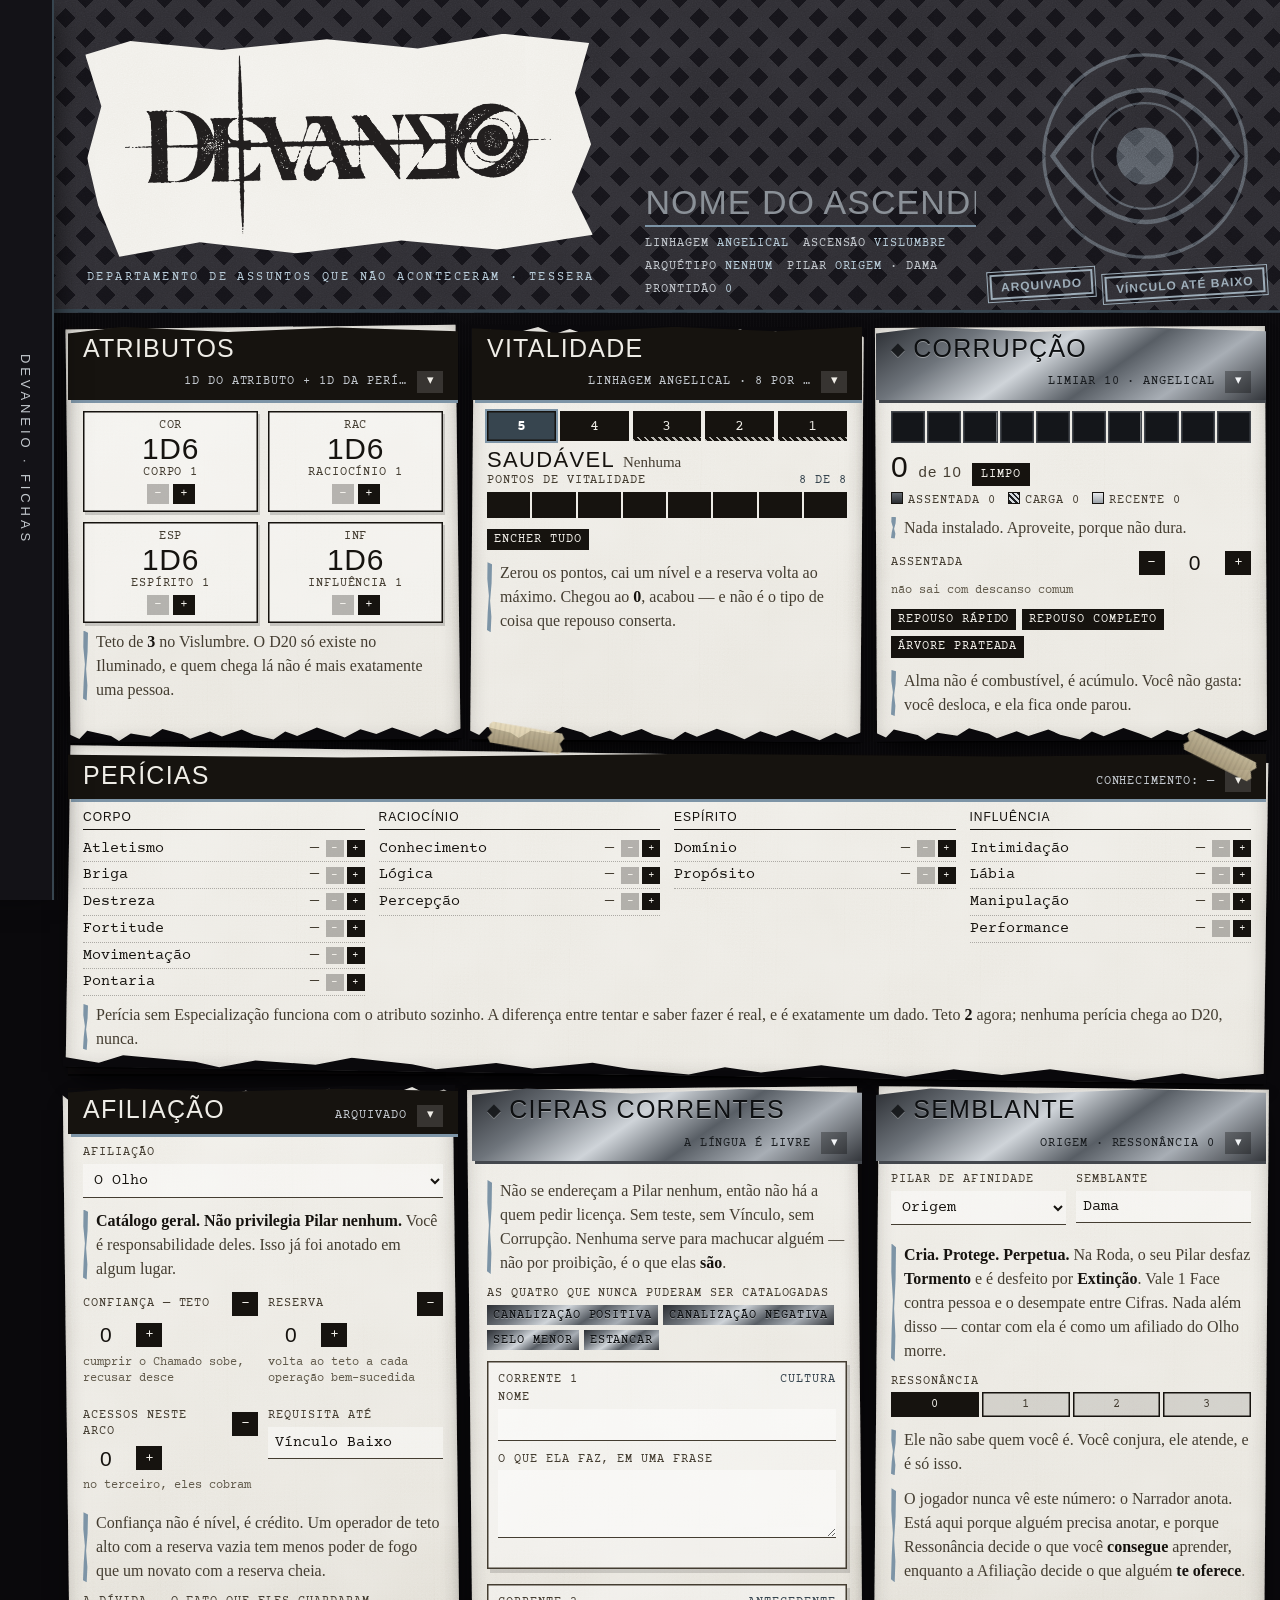
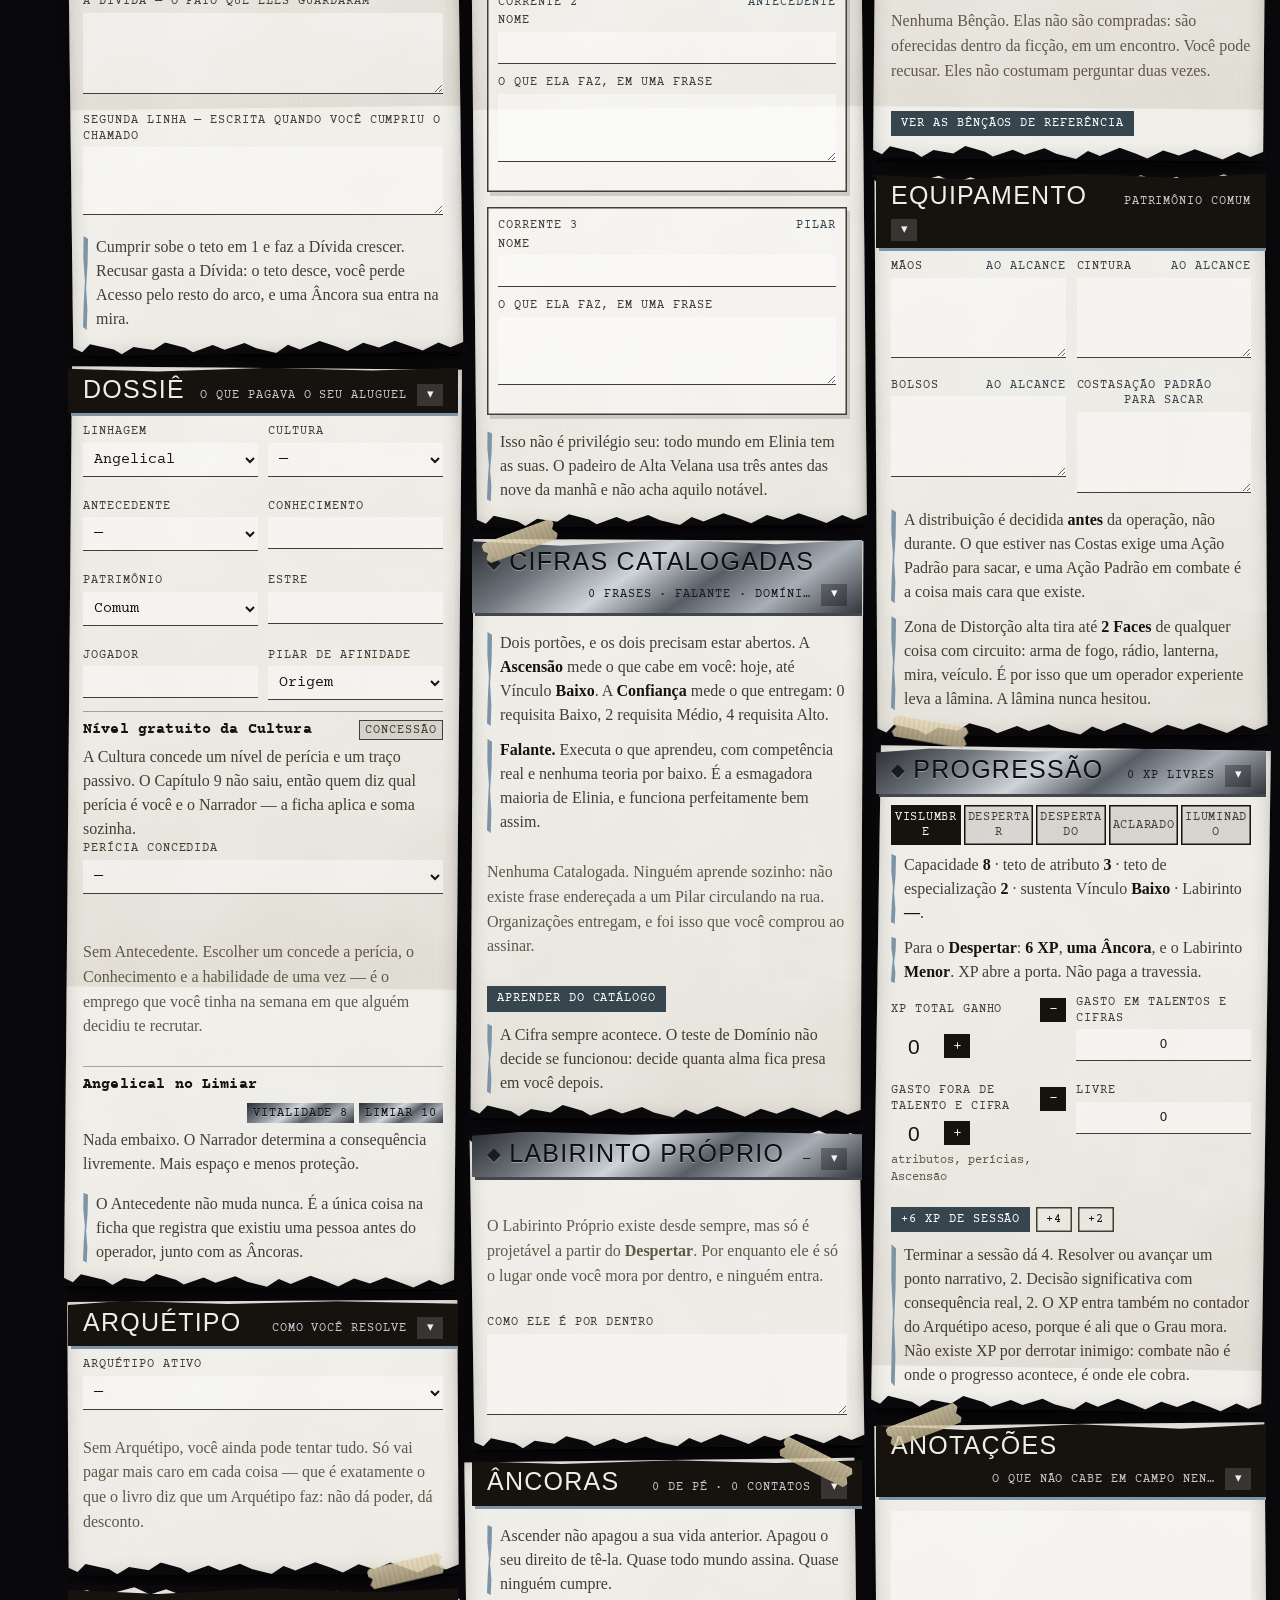
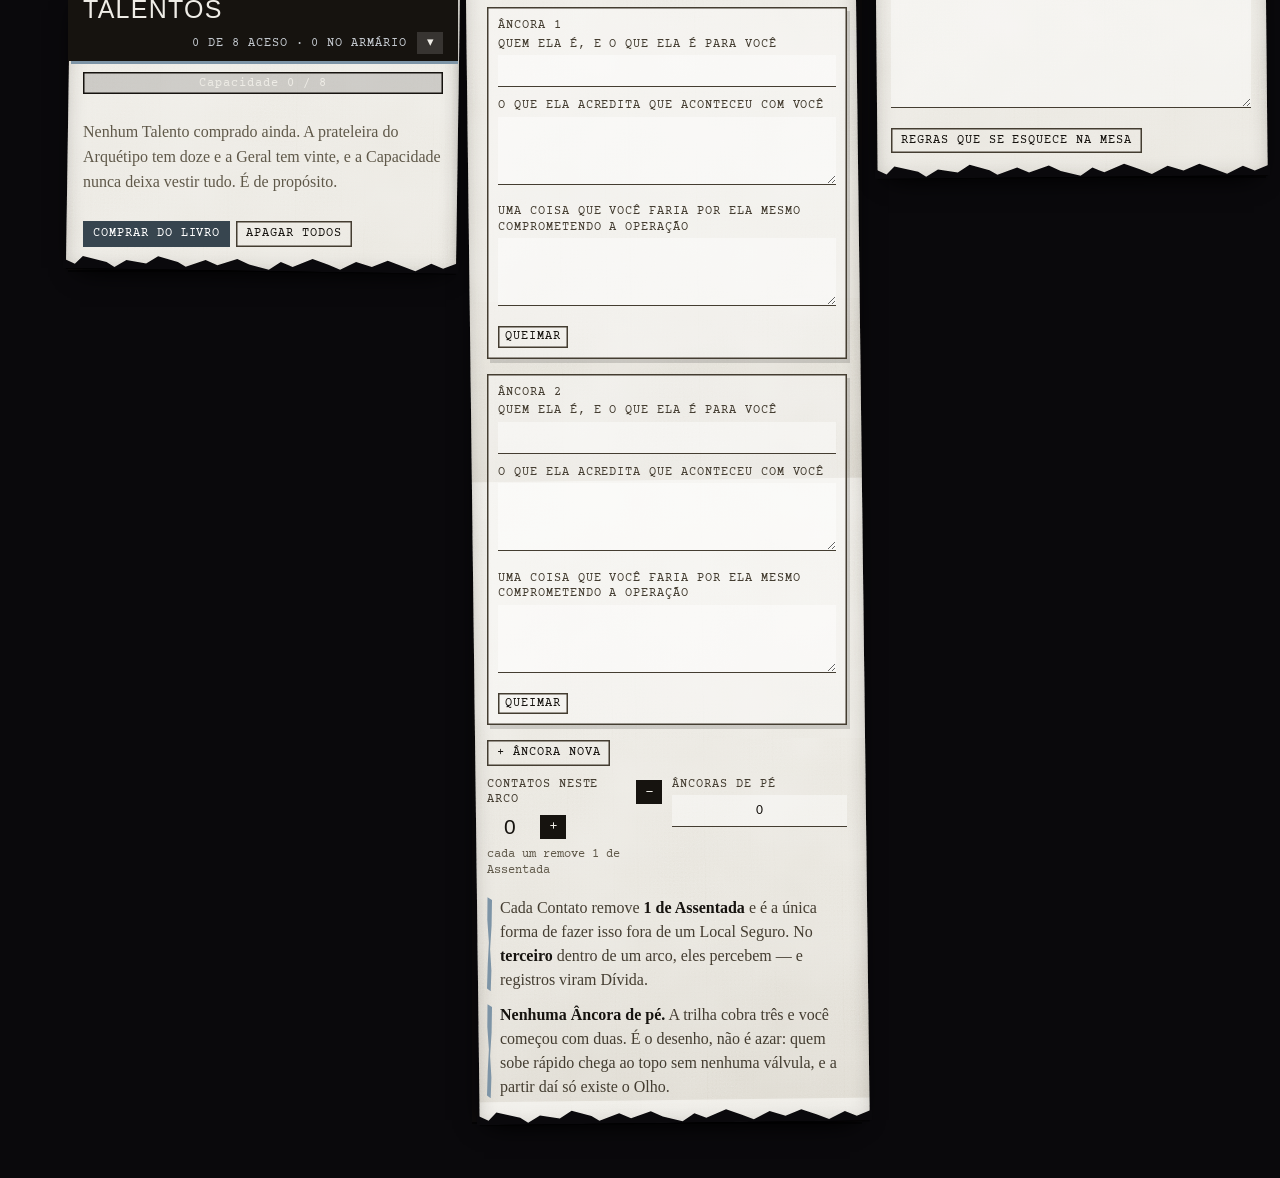
==== commit 21232c7b: "Trilha em vez de campo, Afiliação na frente, e o texto para de entortar junto com o papel A Corrupçã" ====
--- a/index.html
+++ b/index.html
@@ -367,18 +367,29 @@
 
 /* --------------------------------------------------------------- 5. painel */
 
+/* O painel não tem pintura: quem é papel é a folha, e é só ela que entorta.
+   Texto dentro de camada rotacionada perde o encaixe na grade de pixels e
+   sai borrado — em Courier, que já tem haste fina, sai ilegível. Tarja
+   impressa reta sobre papel cortado torto também é mais zine que o inverso. */
 .painel{
   position: relative;
   padding: 0 0 12px;
+  color: var(--tinta);
+}
+.painel__folha{
+  position: absolute; inset: 0; z-index: 0;
   background:
     linear-gradient(174deg, var(--papel) 0%, var(--papel-2) 70%, var(--papel-3) 100%);
   background-size: 100% 620px;
-  color: var(--tinta);
-  box-shadow: var(--som);
+  box-shadow: var(--som), inset 0 0 22px -6px rgba(30,24,14,.42);
+  /* prende a mistura da sujeira aqui dentro: sem isso o overlay arrasta o
+     painel inteiro para uma camada composta e o texto perde o
+     antisserrilhado subpixel junto */
+  isolation: isolate;
 }
 /* A sujeira mora embaixo do conteúdo, nunca em cima: o papel é fotocópia
    velha, mas o que está escrito nele sai da máquina hoje. */
-.painel::before{
+.painel__folha::before{
   content:""; position: absolute; inset: 0; pointer-events: none; z-index: 1;
   background-image:
     var(--mancha),
@@ -392,18 +403,19 @@
 /* escurecimento de borda: o vidro da copiadora nunca encosta até o fim */
 .painel > .painel__topo ~ *{ position: relative; }
 .painel{ box-shadow: var(--som), inset 0 0 22px -6px rgba(30,24,14,.42); }
-.painel > *{ position: relative; z-index: 2; }
+.painel > .painel__topo,
+.painel > .painel__corpo{ position: relative; z-index: 2; }
 .painel > .fita{ position: absolute; z-index: 6; }
 
 /* Recorte de tesoura, não de guilhotina. O ângulo muda de painel para painel
    e não segue régua nenhuma — é isso que separa colagem de diagramação. */
-.painel:nth-of-type(7n+1){ transform: rotate(-.7deg); }
-.painel:nth-of-type(7n+2){ transform: rotate(.5deg); }
-.painel:nth-of-type(7n+3){ transform: rotate(-.3deg); }
-.painel:nth-of-type(7n+4){ transform: rotate(.85deg); }
-.painel:nth-of-type(7n+5){ transform: rotate(-.55deg); }
-.painel:nth-of-type(7n+6){ transform: rotate(.28deg); }
-.painel:nth-of-type(7n+7){ transform: rotate(-.9deg); }
+.painel:nth-of-type(7n+1) .painel__folha{ transform: rotate(-.7deg); }
+.painel:nth-of-type(7n+2) .painel__folha{ transform: rotate(.5deg); }
+.painel:nth-of-type(7n+3) .painel__folha{ transform: rotate(-.3deg); }
+.painel:nth-of-type(7n+4) .painel__folha{ transform: rotate(.85deg); }
+.painel:nth-of-type(7n+5) .painel__folha{ transform: rotate(-.55deg); }
+.painel:nth-of-type(7n+6) .painel__folha{ transform: rotate(.28deg); }
+.painel:nth-of-type(7n+7) .painel__folha{ transform: rotate(-.9deg); }
 
 .painel__topo{
   position: relative;
@@ -438,6 +450,21 @@
 }
 .painel__corpo{ padding: var(--pad-2) var(--pad) 0; }
 
+/* Recolhido, o painel vira só a própria tarja. Serve para desligar o que
+   este personagem não usa ou o jogador já sabe de cor — e o estado é da
+   ficha, não do aparelho, porque um Bastião e um Arquivista desligam
+   coisas diferentes. */
+.painel__olho{
+  flex: 0 0 auto; width: 26px; height: 22px; padding: 0; border: 0; cursor: pointer;
+  background: rgba(255,255,255,.14); color: var(--papel);
+  font: 400 13px/1 var(--mono);
+}
+.painel__olho:hover{ background: var(--casa); color: #fff; }
+.painel--prata .painel__olho{ background: rgba(0,0,0,.3); color: var(--prata-3); }
+.painel[data-recolhido="1"] .painel__corpo{ display: none; }
+.painel[data-recolhido="1"]{ padding-bottom: 9px; }
+.painel[data-recolhido="1"] .painel__nome{ opacity: .72; }
+
 .painel--prata .painel__nome::before{
   content: "◆"; margin-right: 7px; font-size: .7em; vertical-align: .12em; opacity: .8;
 }
@@ -450,10 +477,7 @@
 .painel--prata .painel__topo::before{ background: var(--prata-0); }
 .painel--prata .painel__nome{ color: #0d0f11; text-shadow: 0 1px 0 rgba(255,255,255,.35); }
 .painel--prata .painel__nota{ color: #1a1d20; }
-.painel--prata::after{
-  content:""; position: absolute; left: 0; right: 0; top: 0; height: 3px;
-  background: var(--prata-trilho); z-index: 3;
-}
+
 
 /* ---------------------------------------------------------------- 6. campos */
 
@@ -542,10 +566,8 @@
   background: rgba(255,255,255,.34);
   box-shadow: inset 0 0 0 1.5px var(--tinta), 2px 3px 0 rgba(0,0,0,.16);
 }
-.atr:nth-child(1){ transform: rotate(-.9deg); }
-.atr:nth-child(2){ transform: rotate(.7deg); }
-.atr:nth-child(3){ transform: rotate(-.5deg); }
-.atr:nth-child(4){ transform: rotate(1.1deg); }
+/* cartão pequeno não gira: a sombra dura já cola ele, e girar só borrava
+   o número, que é a coisa que mais se lê na ficha */
 .atr__rot{
   font: 400 var(--fs-mini)/1.2 var(--mono);
   letter-spacing: var(--tr); text-transform: uppercase; color: var(--tinta-2);
@@ -591,44 +613,83 @@
 .vit__estado{ display: flex; align-items: baseline; gap: 8px; flex-wrap: wrap; }
 .vit__nome{ font: 400 clamp(16px,2vw,22px)/1 var(--titulo); letter-spacing: .06em; text-transform: uppercase; }
 .vit__pen{ font: 400 var(--fs)/1.4 var(--leitura); color: var(--tinta-2); }
-.vit__pts{ display: flex; flex-wrap: wrap; align-items: center; gap: 6px; margin-top: 8px; }
-.vit__pts .ent{ width: 62px; }
-
-/* corrupção: a barra é prata porque alma é do lado de lá */
-.corr{ margin-bottom: 8px; }
-.corr__barra{
-  position: relative; height: 30px;
-  background: #0f1113;
-  box-shadow: inset 0 0 0 1.5px var(--prata-0), inset 0 2px 6px rgba(0,0,0,.8);
-  overflow: hidden;
-}
-.corr__seg{ position: absolute; top: 0; bottom: 0; }
-.corr__seg--rec{ background: linear-gradient(180deg, #d6dade, #7e848b); }
-.corr__seg--ass{ background: linear-gradient(180deg, #8e949b, #3f444a); }
-.corr__seg--car{
-  background-image: repeating-linear-gradient(45deg,
-    rgba(214,218,222,1) 0 3px, rgba(30,33,36,1) 3px 7px);
-}
-.corr__marca{ position: absolute; top: 0; bottom: 0; width: 1px; background: rgba(255,255,255,.5); }
+
+/* ---- Corrupção: trilha de casas, não campo de digitar ----
+
+   A alma entra em ordem e a trilha mostra isso: Assentada no começo, Carga
+   em cima dela, Recente por último. As três precisam se distinguir numa
+   olhada, então são preenchimento cheio, trama e brilho — e continuam
+   distintas numa fotocópia preto e branco, que é o pior caso real.        */
+
+.medidor{ display: flex; gap: 2px; margin-bottom: 9px; }
+.medidor__casa{
+  flex: 1 1 0; min-width: 0; height: 32px; padding: 0; border: 0; cursor: pointer;
+  background: #14161a;
+  box-shadow: inset 0 0 0 1.5px var(--prata-0);
+  font: 400 11px/1 var(--mono); color: var(--prata-1);
+  transition: background .1s;
+}
+.medidor__casa[data-tipo="ass"]{ background: linear-gradient(180deg, #6a7077, #24272b); }
+.medidor__casa[data-tipo="car"]{
+  background-image: repeating-linear-gradient(45deg, #d6dade 0 3px, #1e2124 3px 7px);
+}
+.medidor__casa[data-tipo="rec"]{ background: linear-gradient(180deg, #f1f3f5, #939aa1); }
+.medidor__casa[data-terco="1"]{ box-shadow: inset 0 0 0 1.5px var(--prata-0), inset -2px 0 0 rgba(255,255,255,.6); }
+.medidor__casa:hover{ outline: 2px solid var(--casa); outline-offset: 1px; z-index: 1; position: relative; }
+.medidor__casa[data-tipo="car"]{ cursor: default; }
+
+/* mesma trilha, no papel: serve para a reserva de Vitalidade */
+.medidor--papel .medidor__casa{
+  height: 26px; background: rgba(0,0,0,.08);
+  box-shadow: inset 0 0 0 1.5px var(--tinta); color: var(--tinta-3);
+}
+.medidor--papel .medidor__casa[data-tipo="cheio"]{ background: var(--tinta); }
+
+.corr__resumo{ display: flex; align-items: baseline; gap: 10px; flex-wrap: wrap; margin-bottom: 6px; }
 .corr__num{
-  position: absolute; inset: 0; display: flex; align-items: center; justify-content: center;
-  font: 400 var(--fs-mini)/1 var(--mono); letter-spacing: var(--tr);
-  color: #fff; text-shadow: 0 1px 3px #000;
-  pointer-events: none;
-}
+  font: 400 clamp(22px, 2.6vw, 30px)/1 var(--titulo);
+  letter-spacing: .04em; color: var(--tinta);
+}
+.corr__num span{ font-size: .5em; letter-spacing: var(--tr); color: var(--tinta-2); }
 .corr__legenda{
-  display: flex; flex-wrap: wrap; gap: 4px 12px; margin-top: 7px;
+  display: flex; flex-wrap: wrap; gap: 4px 12px; margin-bottom: 7px;
   font: 400 var(--fs-mini)/1.4 var(--mono); letter-spacing: var(--tr); text-transform: uppercase;
   color: var(--tinta-2);
 }
-.corr__legenda i{ display: inline-block; width: 11px; height: 11px; margin-right: 4px; vertical-align: -1px; box-shadow: inset 0 0 0 1px var(--tinta); }
+.corr__legenda i{
+  display: inline-block; width: 12px; height: 12px; margin-right: 5px; vertical-align: -1px;
+  box-shadow: inset 0 0 0 1px var(--tinta);
+}
+.corr__legenda i[data-tipo="ass"]{ background: linear-gradient(180deg, #6a7077, #24272b); }
+.corr__legenda i[data-tipo="car"]{ background-image: repeating-linear-gradient(45deg, #d6dade 0 2px, #1e2124 2px 4px); }
+.corr__legenda i[data-tipo="rec"]{ background: linear-gradient(180deg, #f1f3f5, #939aa1); }
 .corr__estado{
-  display: inline-block; margin-top: 7px; padding: 3px 9px;
+  display: inline-block; padding: 3px 9px;
   font: 400 var(--fs-mini)/1.4 var(--mono); letter-spacing: var(--tr); text-transform: uppercase;
   background: var(--tinta); color: var(--papel);
 }
 .corr__estado[data-grave="1"]{ background: #7d1d1d; color: #fff; }
-.corr__campos{ display: grid; grid-template-columns: repeat(3, minmax(0,1fr)); gap: 8px; margin-top: 9px; }
+
+/* − n + : o contador de quem não cabe numa trilha */
+.contador{
+  display: flex; align-items: center; gap: 7px; flex-wrap: wrap;
+  margin: 0 0 var(--pad-2);
+}
+.contador__rot{
+  flex: 1 1 120px; min-width: 0;
+  font: 400 var(--fs-mini)/1.3 var(--mono);
+  letter-spacing: var(--tr); text-transform: uppercase; color: var(--tinta-2);
+}
+.contador__valor{
+  min-width: 2.2em; text-align: center;
+  font: 400 clamp(17px, 1.8vw, 21px)/1 var(--titulo); letter-spacing: .03em;
+  font-variant-numeric: tabular-nums;
+}
+.contador__nota{
+  flex: 1 1 100%;
+  font: 400 var(--fs-mini)/1.35 var(--mono); color: var(--tinta-3);
+}
+.contador .passo{ width: 26px; height: 24px; font-size: 15px; }
 
 /* capacidade: o armário e a roupa */
 .cap__barra{
@@ -741,8 +802,7 @@
   background: rgba(255,255,255,.4);
   box-shadow: inset 0 0 0 1.5px var(--tinta-2), 3px 4px 0 rgba(0,0,0,.14);
 }
-.ancora:nth-of-type(odd){ transform: rotate(-.45deg); }
-.ancora:nth-of-type(even){ transform: rotate(.35deg); }
+
 .ancora[data-queimada="1"]{ background: rgba(0,0,0,.08); }
 .ancora[data-queimada="1"] .ent{ text-decoration: line-through; opacity: .6; }
 .ancora__fim{ display: flex; align-items: center; gap: 8px; flex-wrap: wrap; margin-top: 4px; }
@@ -1037,9 +1097,9 @@
     rgba(255,255,255,1) 0 2px, rgba(255,255,255,0) 2px 9px);
   --trama-op: .12;
 }
-[data-casa="Avulso"] .painel:nth-of-type(3n+1){ transform: rotate(-.6deg); }
-[data-casa="Avulso"] .painel:nth-of-type(3n+2){ transform: rotate(.55deg); }
-[data-casa="Avulso"] .painel:nth-of-type(5n+3){ transform: rotate(-.8deg); }
+[data-casa="Avulso"] .painel:nth-of-type(3n+1) .painel__folha{ transform: rotate(-1.1deg); }
+[data-casa="Avulso"] .painel:nth-of-type(3n+2) .painel__folha{ transform: rotate(.95deg); }
+[data-casa="Avulso"] .painel:nth-of-type(5n+3) .painel__folha{ transform: rotate(-1.4deg); }
 
 /* ------------------------------------------------------------ 14. telinha */
 
@@ -1055,7 +1115,6 @@
   body[data-gaveta="fechada"] .gaveta__miolo, body[data-gaveta="fechada"] .gaveta__pe{ display: none; }
   body[data-gaveta="fechada"] .gaveta__titulo{ opacity: 1; }
   .lombada{ display: none !important; }
-  .corr__campos{ grid-template-columns: repeat(3, minmax(0,1fr)); }
   .comp__busca{ margin-left: 0; width: 100%; }
   .comp__busca .ent{ width: 100%; }
 }
@@ -1083,7 +1142,7 @@
     --som: none;
   }
   html, body{ background: #fff !important; color: #000 !important; }
-  body::before, .painel::before, .capa__trama, .capa__selo,
+  body::before, .painel__folha::before, .capa__trama, .capa__selo,
   .fita, .rasgo, .gaveta, .compendio, .aviso, .naoimprime{ display: none !important; }
   .palco{ margin-left: 0 !important; }
   .folha{ padding: 0; }
@@ -1092,6 +1151,14 @@
     box-shadow: none !important; transform: none !important;
     border: 1px solid #000; background: #fff !important; break-inside: avoid;
   }
+  /* no papel a folha para de entortar e vira só o fundo branco do painel */
+  .painel__folha{
+    transform: none !important; box-shadow: none !important;
+    background: #fff !important; isolation: auto;
+  }
+  /* recolher é gesto de mesa. Documento impresso mostra tudo: quem guarda
+     a ficha depois não sabe o que estava escondido. */
+  .painel[data-recolhido="1"] .painel__corpo{ display: block !important; }
   .atr, .ancora, .marca__chapa, .marca__palavra{ transform: none !important; }
   .marca__retalho{ box-shadow: none !important; clip-path: none !important; background: #fff !important; }
   .marca__retalho::after, .capa__grao, .capa::after{ display: none !important; }
@@ -1122,9 +1189,18 @@
   textarea.ent{ min-height: 0; }
 
   /* Medidores: no papel, cheio é trama e vazio é branco. Nada de cinza. */
-  .degrau, .grau__casa, .trilha__passo, .cap__barra, .corr__barra{
+  .degrau, .grau__casa, .trilha__passo, .cap__barra, .medidor__casa{
     background: #fff !important; box-shadow: inset 0 0 0 1px #000 !important; color: #000 !important;
   }
+  .medidor__casa[data-tipo="ass"]{ background-image: repeating-linear-gradient(45deg, #000 0 3px, #fff 3px 4px) !important; }
+  .medidor__casa[data-tipo="car"]{ background-image: repeating-linear-gradient(-45deg, #000 0 1px, #fff 1px 5px) !important; }
+  .medidor__casa[data-tipo="rec"],
+  .medidor__casa[data-tipo="cheio"]{ background: #000 !important; }
+  .corr__legenda i{ box-shadow: inset 0 0 0 1px #000 !important; background: #fff !important; }
+  .corr__legenda i[data-tipo="ass"]{ background-image: repeating-linear-gradient(45deg, #000 0 2px, #fff 2px 3px) !important; }
+  .corr__legenda i[data-tipo="car"]{ background-image: repeating-linear-gradient(-45deg, #000 0 1px, #fff 1px 4px) !important; }
+  .corr__legenda i[data-tipo="rec"]{ background: #000 !important; }
+  .contador__valor{ font-size: 13px; }
   .degrau[data-cheio="1"], .grau__casa[data-feito="1"], .trilha__passo[data-atual="1"]{
     background: #000 !important; color: #fff !important;
   }
@@ -1133,15 +1209,11 @@
   }
   .degrau[data-atual="1"]{ outline: 2px solid #000; outline-offset: -4px; }
   .degrau[data-risco="1"]::after{ background-image: repeating-linear-gradient(45deg, #000 0 2px, transparent 2px 5px); }
-  .corr__seg--rec{ background: #fff; box-shadow: inset 0 0 0 1px #000; }
-  .corr__seg--ass{ background-image: repeating-linear-gradient(45deg, #000 0 3px, #fff 3px 4px); }
-  .corr__seg--car{ background-image: repeating-linear-gradient(-45deg, #000 0 1px, #fff 1px 5px); }
   .corr__num, .cap__num{
     color: #000; mix-blend-mode: normal;
     text-shadow: 0 0 2px #fff, 0 0 2px #fff, 0 0 3px #fff, 1px 1px 0 #fff, -1px -1px 0 #fff;
   }
   .corr__estado{ background: #000 !important; color: #fff !important; }
-  .corr__legenda i{ box-shadow: inset 0 0 0 1px #000; }
   .cap__usada{
     background: transparent;
     background-image: repeating-linear-gradient(45deg, #000 0 2px, #fff 2px 5px) !important;
@@ -1185,6 +1257,7 @@
     <div class="gaveta__grupo">
       <div class="gaveta__rot">Arranjo</div>
       <button class="bt" id="btArranjo" type="button">Arranjo: normal</button>
+      <button class="bt" id="btAbreTudo" type="button">Abrir todos os blocos</button>
     </div>
 
     <div class="gaveta__grupo">
@@ -1461,6 +1534,7 @@
     ],
     cifras: [],                   /* {nome, pilar, vinculo, tipo, sigilos, gatilho, efeito} */
     labTracos: [], labNota: "",
+    recolhidos: [],               /* painéis que este personagem não precisa ver */
     ancoras: [
       { nome: "", acredita: "", faria: "", queimada: false },
       { nome: "", acredita: "", faria: "", queimada: false },
@@ -1557,6 +1631,7 @@
   })).filter(c => c.nome);
 
   f.labTracos = (Array.isArray(f.labTracos) ? f.labTracos : []).filter(t => typeof t === "string");
+  f.recolhidos = (Array.isArray(f.recolhidos) ? f.recolhidos : []).filter(t => typeof t === "string");
   f.ancoras = (Array.isArray(f.ancoras) ? f.ancoras : base.ancoras).map(a => ({
     nome: String(a.nome || ""),
     acredita: String(a.acredita != null ? a.acredita : (a.cre || "")),
@@ -1779,12 +1854,6 @@
   return `<label class="campo"><span class="campo__rot">${esc(rot)}</span>` +
     `<input class="ent${t === "number" ? " ent--num" : ""}" type="${t}" data-campo="${caminho}" value="${esc(valor)}" ${extra || ""}></label>`;
 }
-function campoLista(rot, caminho, valor, opcoes, id) {
-  const ops = opcoes.map(o => `<option value="${esc(o)}"></option>`).join("");
-  return `<label class="campo"><span class="campo__rot">${esc(rot)}</span>` +
-    `<input class="ent" type="text" list="${id}" data-campo="${caminho}" value="${esc(valor)}">` +
-    `<datalist id="${id}">${ops}</datalist></label>`;
-}
 function seletor(rot, caminho, valor, opcoes, vazio) {
   const ops = (vazio ? [""] : []).concat(opcoes)
     .map(o => `<option value="${esc(o)}"${o === valor ? " selected" : ""}>${esc(o || "—")}</option>`).join("");
@@ -1799,17 +1868,65 @@
    papel à mão não rasga duas folhas igual, e metade delas sai torta no topo
    também. É decoração, e por isso sai inteira na impressão. */
 let recorte = 0;
-function painel(titulo, nota, corpo, prata, fita) {
+/* Em mesa, marcar um ponto é um gesto por turno. Digitar é abrir o teclado,
+   apagar o que estava e conferir se ficou certo — três gestos, e o último
+   ninguém faz. Então todo número pequeno vira casa que se clica, e clicar na
+   última casa cheia volta uma. */
+function medidor(acao, total, tipoDe, extras) {
+  const o = extras || {};
+  let h = `<div class="medidor${o.classe ? " " + o.classe : ""}">`;
+  for (let i = 1; i <= total; i++) {
+    const terco = o.tercos && (i === Math.round(total / 3) || i === Math.round(total * 2 / 3));
+    h += `<button class="medidor__casa naoimprime" type="button" data-acao="${acao}" data-n="${i}"` +
+      ` data-tipo="${tipoDe(i)}" data-terco="${terco ? 1 : 0}"` +
+      (o.campo ? ` data-campo="${o.campo}"` : "") +
+      ` aria-label="${esc(o.rot || "marcar")} ${i}">${o.numerar ? i : ""}</button>`;
+  }
+  return h + `</div>`;
+}
+
+/* − n + para o que não cabe numa trilha: XP e contadores longos */
+function contador(rot, campo, valor, min, max, nota) {
+  return `<div class="contador">` +
+    `<span class="contador__rot">${esc(rot)}</span>` +
+    `<button class="passo naoimprime" type="button" data-acao="passoNum" data-campo="${campo}" data-d="-1" data-min="${min}" data-max="${max}" aria-label="Baixar ${esc(rot)}">−</button>` +
+    `<b class="contador__valor">${valor}</b>` +
+    `<button class="passo naoimprime" type="button" data-acao="passoNum" data-campo="${campo}" data-d="1" data-min="${min}" data-max="${max}" aria-label="Subir ${esc(rot)}">+</button>` +
+    (nota ? `<span class="contador__nota">${esc(nota)}</span>` : "") +
+  `</div>`;
+}
+
+/* A chave de recolhimento sai do próprio título. Renomear um painel perde o
+   estado dele uma vez e ele volta aberto, que é um preço barato por não ter
+   uma segunda lista de nomes para manter em dia. */
+const chaveDe = t => t.toLowerCase()
+  .normalize("NFD").replace(/[̀-ͯ]/g, "")
+  .replace(/[^a-z0-9]+/g, "-").replace(/^-|-$/g, "");
+
+function painel(titulo, nota, corpo, op) {
+  const o = op || {};
+  const chave = chaveDe(titulo);
+  const recolhido = (fichaAtiva() || {}).recolhidos && fichaAtiva().recolhidos.includes(chave);
   recorte++;
   const topoRasgado = recorte % 3 === 2;
   /* fita onde a colagem pede: não em todo painel, senão vira padrão */
-  if (!fita) fita = ["", "", "so", "", "ne", "", "", "se", "", "", "no", ""][recorte % 12] || "";
-  return `<section class="painel${prata ? " painel--prata" : ""}">` +
-    (topoRasgado ? `<span class="rasgo rasgo--topo naoimprime" aria-hidden="true"></span>` : "") +
-    `<span class="rasgo rasgo--pe naoimprime" aria-hidden="true"></span>` +
-    (fita ? `<span class="fita fita--${fita} naoimprime" aria-hidden="true"></span>` : "") +
+  const fita = o.fita || ["", "", "so", "", "ne", "", "", "se", "", "", "no", ""][recorte % 12] || "";
+  /* A folha é o papel: é ela que entorta, que pega grão e que rasga.
+     O conteúdo fica reto em cima dela, porque texto em camada rotacionada
+     perde o encaixe na grade de pixels e sai borrado — e uma tarja impressa
+     reta sobre papel cortado torto é o que um zine é de verdade. */
+  return `<section class="painel${o.prata ? " painel--prata" : ""}${o.largo ? " painel--largo" : ""}"` +
+    ` data-recolhido="${recolhido ? 1 : 0}">` +
+    `<span class="painel__folha" aria-hidden="true">` +
+      (topoRasgado ? `<span class="rasgo rasgo--topo naoimprime"></span>` : "") +
+      `<span class="rasgo rasgo--pe naoimprime"></span>` +
+    `</span>` +
+    (fita && !recolhido ? `<span class="fita fita--${fita} naoimprime" aria-hidden="true"></span>` : "") +
     `<div class="painel__topo"><h3 class="painel__nome">${esc(titulo)}</h3>` +
     (nota ? `<span class="painel__nota" title="${esc(nota)}">${esc(nota)}</span>` : "") +
+    `<button class="painel__olho naoimprime" type="button" data-acao="recolhe" data-chave="${chave}"` +
+    ` aria-expanded="${recolhido ? "false" : "true"}"` +
+    ` title="${recolhido ? "Abrir" : "Recolher"} ${esc(titulo)}">${recolhido ? "▸" : "▾"}</button>` +
     `</div><div class="painel__corpo">${corpo}</div></section>`;
 }
 
@@ -1885,12 +2002,9 @@
     }).join("") + `</div>` +
     `<div class="vit__estado"><b class="vit__nome">${esc(est.nome)}</b>` +
       `<span class="vit__pen">${esc(est.pen)}</span></div>` +
-    `<div class="vit__pts">` +
-      `<span class="campo__rot" style="margin:0">Pontos</span>` +
-      `<input class="ent ent--num" type="number" data-campo="vitPontos" value="${f.vitPontos}" min="0" max="${max}">` +
-      `<span class="campo__rot" style="margin:0">de ${max}</span>` +
-      `<button class="bt bt--fino naoimprime" type="button" data-acao="vitCheia">encher</button>` +
-    `</div>` +
+    `<div class="slot__rot"><span>Pontos de Vitalidade</span><b>${f.vitPontos} de ${max}</b></div>` +
+    medidor("vitPts", max, i => i <= f.vitPontos ? "cheio" : "vazio", { classe: "medidor--papel", rot: "Ponto de Vitalidade" }) +
+    `<div class="linha-bts naoimprime"><button class="bt bt--fino" type="button" data-acao="vitCheia">encher tudo</button></div>` +
     `<p class="margem">Zerou os pontos, cai um nível e a reserva volta ao máximo. Chegou ao <b>0</b>, acabou — e não é o tipo de coisa que repouso conserta.</p>` +
     (f.vitNivel === 2 ? `<p class="margem"><b>Este é o degrau que mata gente.</b> A Face você aguenta. Não poder reagir significa que o próximo golpe entra inteiro, e o combate deste jogo não perdoa golpe que entra inteiro.</p>` : "") +
     (f.vitNivel === 1 ? `<p class="margem"><b>Inconsciente.</b> Alguém vai ter que te carregar, e quem te carrega não está atirando.</p>` : "") +
@@ -1901,35 +2015,33 @@
 function faixaCorrupcao(f) {
   const l = limiarDe(f), rec = f.corrRecente, ass = f.corrAssentada, car = cargaAcesa(f);
   const t = rec + ass + car;
-  const pc = v => Math.min(100, (v / Math.max(1, l)) * 100);
   const est = estadoCorrupcao(f);
+  /* A trilha mede o Limiar inteiro, e as casas se pintam na ordem em que a
+     alma entrou: Assentada no começo, Carga em cima dela, Recente por
+     último. É a Recente que sobe e desce toda cena, então é ela que o
+     clique move. Carga não se clica: quem manda nela é o painel de
+     Talentos, e Assentada tem o próprio contador porque quase não se mexe. */
+  const tipoDe = i => i <= ass ? "ass" : i <= ass + car ? "car" : i <= t ? "rec" : "vazio";
   const corpo =
-    `<div class="corr"><div class="corr__barra">` +
-      `<div class="corr__seg corr__seg--ass" style="left:0;width:${pc(ass)}%"></div>` +
-      `<div class="corr__seg corr__seg--car" style="left:${pc(ass)}%;width:${pc(car)}%"></div>` +
-      `<div class="corr__seg corr__seg--rec" style="left:${pc(ass + car)}%;width:${pc(rec)}%"></div>` +
-      `<div class="corr__marca" style="left:33.3%"></div><div class="corr__marca" style="left:66.6%"></div>` +
-      `<div class="corr__num">${t} / ${l}</div>` +
+    medidor("corr", l, tipoDe, { tercos: true, rot: "Corrupção" }) +
+    `<div class="corr__resumo">` +
+      `<b class="corr__num">${t} <span>de ${l}</span></b>` +
+      `<span class="corr__estado" data-grave="${est.grave ? 1 : 0}">${esc(est.nome)}</span>` +
     `</div>` +
     `<div class="corr__legenda">` +
-      `<span><i style="background:linear-gradient(180deg,#8e949b,#3f444a)"></i>Assentada ${ass}</span>` +
-      `<span><i style="background-image:repeating-linear-gradient(45deg,#d6dade 0 2px,#1e2124 2px 4px)"></i>Carga ${car}</span>` +
-      `<span><i style="background:linear-gradient(180deg,#d6dade,#7e848b)"></i>Recente ${rec}</span>` +
+      `<span><i data-tipo="ass"></i>Assentada ${ass}</span>` +
+      `<span><i data-tipo="car"></i>Carga ${car}</span>` +
+      `<span><i data-tipo="rec"></i>Recente ${rec}</span>` +
     `</div>` +
-    `<span class="corr__estado" data-grave="${est.grave ? 1 : 0}">${esc(est.nome)}</span>` +
     `<p class="margem">${esc(est.efeito)}</p>` +
-    `<div class="corr__campos">` +
-      `<label class="campo" style="margin:0"><span class="campo__rot">Recente</span><input class="ent ent--num" type="number" min="0" data-campo="corrRecente" value="${rec}"></label>` +
-      `<label class="campo" style="margin:0"><span class="campo__rot">Assentada</span><input class="ent ent--num" type="number" min="0" data-campo="corrAssentada" value="${ass}"></label>` +
-      `<label class="campo" style="margin:0"><span class="campo__rot">Carga</span><input class="ent ent--num" type="number" value="${car}" disabled title="Vem dos Talentos acesos"></label>` +
-    `</div>` +
+    contador("Assentada", "corrAssentada", ass, 0, 99, "não sai com descanso comum") +
     `<div class="linha-bts naoimprime">` +
       `<button class="bt bt--fino" type="button" data-acao="repousoRapido">Repouso rápido</button>` +
       `<button class="bt bt--fino" type="button" data-acao="repousoCompleto">Repouso completo</button>` +
       `<button class="bt bt--fino" type="button" data-acao="repousoArvore">Árvore Prateada</button>` +
     `</div>` +
     `<p class="margem">Alma não é combustível, é acúmulo. Você não gasta: você desloca, e ela fica onde parou.</p>`;
-  return painel("Corrupção", `Limiar ${l} · ${f.linhagem}`, corpo, true);
+  return painel("Corrupção", `Limiar ${l} · ${f.linhagem}`, corpo, { prata: true });
 }
 
 function faixaPericias(f) {
@@ -1955,11 +2067,7 @@
     ? `<p class="margem"><b>Acima do teto:</b> ${esc(TODAS_PERICIAS.filter(p => f.pericias[p] > teto).join(", "))}.</p>` : "") +
   (pontosLivres(f)
     ? `<p class="margem"><b>${pontosLivres(f)} ponto${pontosLivres(f) > 1 ? "s" : ""} livre${pontosLivres(f) > 1 ? "s" : ""}.</b> Um nível gratuito caiu em perícia que você já treinou. O livro é explícito: ele não se perde e não fura o teto — vira ponto livre, e você realoca onde quiser.</p>` : "");
-  return `<section class="painel painel--largo">` +
-    `<span class="rasgo rasgo--pe naoimprime" aria-hidden="true"></span>` +
-    `<div class="painel__topo">` +
-    `<h3 class="painel__nome">Perícias</h3><span class="painel__nota" title="Conhecimento: ${esc(f.conhecimento || "nenhum")}">Conhecimento: ${esc(f.conhecimento || "—")}</span>` +
-    `</div><div class="painel__corpo">${corpo}</div></section>`;
+  return painel("Perícias", `Conhecimento: ${f.conhecimento || "—"}`, corpo, { largo: true });
 }
 
 function desenhaFaixa() {
@@ -2041,7 +2149,7 @@
       `<span class="grau__casa" data-feito="${nivel >= n ? 1 : 0}" data-marca="${n % 2 === 0 ? 1 : 0}" title="Grau ${n} — ${n % 2 ? "abre o patamar " + PATAMAR_DO_GRAU[n] : "Marca"} · ${GRAU_XP[n - 1]} XP">${n}</span>`
     ).join("") + `</div>` +
     `<div class="grade grade--2">` +
-      campo("XP acumulado como " + a.nome, `graus.${a.nome}.xp`, g.xp, "number", 'min="0"') +
+      contador("XP como " + a.nome, `graus.${a.nome}.xp`, g.xp, 0, 9999) +
       `<label class="campo"><span class="campo__rot">Grau</span><input class="ent ent--num" value="${nivel}" disabled></label>` +
     `</div>` +
     `<p class="margem">Patamares abertos: <b>${[1, 3, 5, 7].filter(n => nivel >= n).map(n => PATAMAR_DO_GRAU[n]).join(", ") || "nenhum"}</b>.` +
@@ -2115,7 +2223,7 @@
       area("O que ela faz, em uma frase", `correntes.${i}.efeito`, c.efeito, 2) +
       `</div>`).join("") +
     `<p class="margem">Isso não é privilégio seu: todo mundo em Elinia tem as suas. O padeiro de Alta Velana usa três antes das nove da manhã e não acha aquilo notável.</p>`;
-  return painel("Cifras Correntes", "a língua é livre", corpo, true);
+  return painel("Cifras Correntes", "a língua é livre", corpo, { prata: true });
 }
 
 function painelCifras(f) {
@@ -2156,7 +2264,7 @@
   corpo += `<div class="linha-bts naoimprime">` +
     `<button class="bt bt--casa" type="button" data-acao="abreComp" data-aba="cifras">Aprender do catálogo</button></div>` +
     `<p class="margem">A Cifra sempre acontece. O teste de Domínio não decide se funcionou: decide quanta alma fica presa em você depois.</p>`;
-  return painel("Cifras Catalogadas", `${f.cifras.length} frases · ${alf.nome} · Domínio ${DADO_PERICIA[f.pericias["Domínio"]]}`, corpo, true);
+  return painel("Cifras Catalogadas", `${f.cifras.length} frases · ${alf.nome} · Domínio ${DADO_PERICIA[f.pericias["Domínio"]]}`, corpo, { prata: true });
 }
 
 function painelLabirinto(f) {
@@ -2190,7 +2298,7 @@
       `<p class="margem">Traços valem para todo mundo dentro do raio, <b>inclusive para você</b>. O Labirinto não sabe quem é o dono. E escolher é para sempre: ninguém redecora a própria cabeça duas vezes.</p>`;
   }
   corpo += area("Como ele é por dentro", "labNota", f.labNota, 3);
-  return painel("Labirinto Próprio", est.labirinto, corpo, true);
+  return painel("Labirinto Próprio", est.labirinto, corpo, { prata: true });
 }
 
 function painelAncoras(f) {
@@ -2210,13 +2318,13 @@
       `</div>`).join("") +
     `<div class="linha-bts naoimprime"><button class="bt bt--fantasma" type="button" data-acao="novaAncora">+ Âncora nova</button></div>` +
     `<div class="grade grade--2">` +
-      campo("Contatos neste arco", "contatos", f.contatos, "number", 'min="0"') +
+      contador("Contatos neste arco", "contatos", f.contatos, 0, 9, "cada um remove 1 de Assentada") +
       `<label class="campo"><span class="campo__rot">Âncoras de pé</span><input class="ent ent--num" value="${vivas}" disabled></label>` +
     `</div>` +
     `<p class="margem">Cada Contato remove <b>1 de Assentada</b> e é a única forma de fazer isso fora de um Local Seguro. No <b>terceiro</b> dentro de um arco, eles percebem — e registros viram Dívida.</p>`;
   if (f.contatos >= 3) corpo += `<p class="margem"><b>Terceiro Contato neste arco.</b> Eles perceberam. Raramente vira punição — vira registro, e registro tem um jeito antipático de virar Dívida mais tarde.</p>`;
   if (vivas < 1) corpo += `<p class="margem"><b>Nenhuma Âncora de pé.</b> A trilha cobra três e você começou com duas. É o desenho, não é azar: quem sobe rápido chega ao topo sem nenhuma válvula, e a partir daí só existe o Olho.</p>`;
-  return painel("Âncoras", `${vivas} de pé · ${f.contatos} contato${f.contatos === 1 ? "" : "s"}`, corpo, false, "ne");
+  return painel("Âncoras", `${vivas} de pé · ${f.contatos} contato${f.contatos === 1 ? "" : "s"}`, corpo, { fita: "ne" });
 }
 
 function painelAfiliacao(f) {
@@ -2233,9 +2341,9 @@
   } else {
     corpo +=
       `<div class="grade grade--2">` +
-        campo("Confiança — teto", "confiancaTeto", f.confiancaTeto, "number", 'min="0"') +
-        campo("Confiança — reserva", "confiancaReserva", f.confiancaReserva, "number", 'min="0"') +
-        campo("Acessos neste arco", "acessos", f.acessos, "number", 'min="0"') +
+        contador("Confiança — teto", "confiancaTeto", f.confiancaTeto, 0, 20, "cumprir o Chamado sobe, recusar desce") +
+        contador("Reserva", "confiancaReserva", f.confiancaReserva, 0, 20, "volta ao teto a cada operação bem-sucedida") +
+        contador("Acessos neste arco", "acessos", f.acessos, 0, 9, "no terceiro, eles cobram") +
         `<label class="campo"><span class="campo__rot">Requisita até</span><input class="ent" value="${f.confiancaTeto >= 4 ? "Vínculo Alto" : f.confiancaTeto >= 2 ? "Vínculo Médio" : "Vínculo Baixo"}" disabled></label>` +
       `</div>` +
       `<p class="margem">Confiança não é nível, é crédito. Um operador de teto alto com a reserva vazia tem menos poder de fogo que um novato com a reserva cheia.</p>` +
@@ -2275,7 +2383,7 @@
         ).join("") + `</ul>`
       : `<p class="vazio">Nenhuma Bênção. Elas não são compradas: são oferecidas dentro da ficção, em um encontro. Você pode recusar. Eles não costumam perguntar duas vezes.</p>`) +
     `<div class="linha-bts naoimprime"><button class="bt bt--casa" type="button" data-acao="abreComp" data-aba="bencaos">Ver as Bênçãos de referência</button></div>`;
-  return painel("Semblante", `${f.pilar} · Ressonância ${f.ressonancia}`, corpo, true);
+  return painel("Semblante", `${f.pilar} · Ressonância ${f.ressonancia}`, corpo, { prata: true });
 }
 
 function painelEquipamento(f) {
@@ -2303,9 +2411,9 @@
       ? `<p class="margem">Para o <b>${esc(prox.nome)}</b>: <b>${prox.xp} XP</b>, ${prox.ancora ? "<b>uma Âncora</b>" : "nenhuma Âncora"}, e o Labirinto ${prox.nome === "Aclarado" ? "<b>Maior</b>" : prox.nome === "Iluminado" ? "não é comprado — é concedido" : "<b>Menor</b>"}. XP abre a porta. Não paga a travessia.</p>`
       : `<p class="margem">Fim da trilha. A morte, para você, é uma porta e não uma parede — o que é reconfortante até a primeira vez que alguém precisa te explicar onde você esteve.</p>`) +
     `<div class="grade grade--2">` +
-      campo("XP total ganho", "xpTotal", f.xpTotal, "number", 'min="0"') +
+      contador("XP total ganho", "xpTotal", f.xpTotal, 0, 99999) +
       `<label class="campo"><span class="campo__rot">Gasto em Talentos e Cifras</span><input class="ent ent--num" value="${auto}" disabled></label>` +
-      campo("Gasto em atributos, perícias e Ascensão", "xpOutros", f.xpOutros, "number", 'min="0"') +
+      contador("Gasto fora de Talento e Cifra", "xpOutros", f.xpOutros, 0, 99999, "atributos, perícias, Ascensão") +
       `<label class="campo"><span class="campo__rot">Livre</span><input class="ent ent--num" value="${livre}" disabled></label>` +
     `</div>` +
     (livre < 0 ? `<p class="margem"><b>Você gastou o que não tinha.</b> A ficha não impede. O Narrador impede.</p>` : "") +
@@ -2315,10 +2423,10 @@
       `<button class="bt bt--fantasma" type="button" data-acao="sessao" data-xp="2">+2</button>` +
     `</div>` +
     `<p class="margem">Terminar a sessão dá 4. Resolver ou avançar um ponto narrativo, 2. Decisão significativa com consequência real, 2. O XP entra também no contador do Arquétipo aceso, porque é ali que o Grau mora. Não existe XP por derrotar inimigo: combate não é onde o progresso acontece, é onde ele cobra.</p>`;
-  return painel("Progressão", `${livre} XP livre${livre === 1 ? "" : "s"}`, corpo, true);
-}
-
-const painelNota = (t, n, c) => painel(t, n, c, false, "no");
+  return painel("Progressão", `${livre} XP livre${livre === 1 ? "" : "s"}`, corpo, { prata: true });
+}
+
+const painelNota = (t, n, c) => painel(t, n, c, { fita: "no" });
 function painelNotas(f) {
   return painelNota("Anotações", "o que não cabe em campo nenhum",
     area("", "notas", f.notas, 8) +
@@ -2327,10 +2435,13 @@
 
 function desenhaFluxo() {
   const f = fichaAtiva();
+  /* Afiliação e Dossiê abrem o fluxo: é a casa que reimprime a ficha
+     inteira, e é o dossiê que diz de quem ela é. O resto desce depois. */
   $("#fluxo").innerHTML =
-    painelDossie(f) + painelArquetipo(f) + painelTalentos(f) +
+    painelAfiliacao(f) + painelDossie(f) +
+    painelArquetipo(f) + painelTalentos(f) +
     painelCorrentes(f) + painelCifras(f) + painelLabirinto(f) +
-    painelAncoras(f) + painelAfiliacao(f) + painelSemblante(f) +
+    painelAncoras(f) + painelSemblante(f) +
     painelEquipamento(f) + painelProgressao(f) + painelNotas(f);
 }
 
@@ -2569,6 +2680,26 @@
     f.vitPontos = vitMax(f);
   },
   vitCheia(f) { f.vitNivel = 5; f.vitPontos = vitMax(f); },
+  vitPts(f, d) {
+    const alvo = Number(d.n);
+    f.vitPontos = num(f.vitPontos === alvo ? alvo - 1 : alvo, 0, vitMax(f), 0);
+  },
+
+  /* Clicar numa casa diz onde o total deve parar; quem se mexe para chegar
+     lá é a Recente, porque Assentada e Carga não são dela. Clicar na última
+     casa cheia volta uma, que é como se desconta uma Cifra que não pegou. */
+  corr(f, d) {
+    const alvo = Number(d.n);
+    const piso = f.corrAssentada + cargaAcesa(f);
+    const total = corrTotal(f);
+    const querido = total === alvo ? alvo - 1 : alvo;
+    f.corrRecente = Math.max(0, querido - piso);
+  },
+
+  passoNum(f, d) {
+    const atual = Number(leCaminho(f, d.campo)) || 0;
+    escreveCaminho(f, d.campo, num(atual + Number(d.d), Number(d.min), Number(d.max), 0));
+  },
 
   repousoRapido(f) {
     f.vitPontos = Math.min(vitMax(f), f.vitPontos + Math.max(1, Math.floor(vitMax(f) / 4)));
@@ -2697,6 +2828,11 @@
     avisa("Aceita. Bênção não custa XP, não ocupa Capacidade — e pode ser retirada.");
   },
 
+  recolhe(f, d) {
+    const i = f.recolhidos.indexOf(d.chave);
+    if (i >= 0) f.recolhidos.splice(i, 1); else f.recolhidos.push(d.chave);
+  },
+  abreTudo(f) { f.recolhidos = []; },
   abreComp(f, d) { abreCompendio(d.aba, d.filtro); },
   abreFicha(f, d) { db.ativa = d.id; },
   duplica(f) {
@@ -2835,6 +2971,10 @@
     avisa("Ficha nova. Comece pela Linhagem: ela responde as duas perguntas que nada mais responde.");
   };
   $("#btDuplica").onclick = () => comFicha(f => ACOES.duplica(f));
+  $("#btAbreTudo").onclick = () => comFicha(f => {
+    if (!f.recolhidos.length) { avisa("Nenhum bloco recolhido. O ▾ na tarja de cada um recolhe."); return; }
+    f.recolhidos = [];
+  });
   $("#btArranjo").onclick = () => {
     const i = ARRANJOS.indexOf(document.documentElement.dataset.arranjo || "normal");
     aplicaArranjo(ARRANJOS[(i + 1) % ARRANJOS.length]);
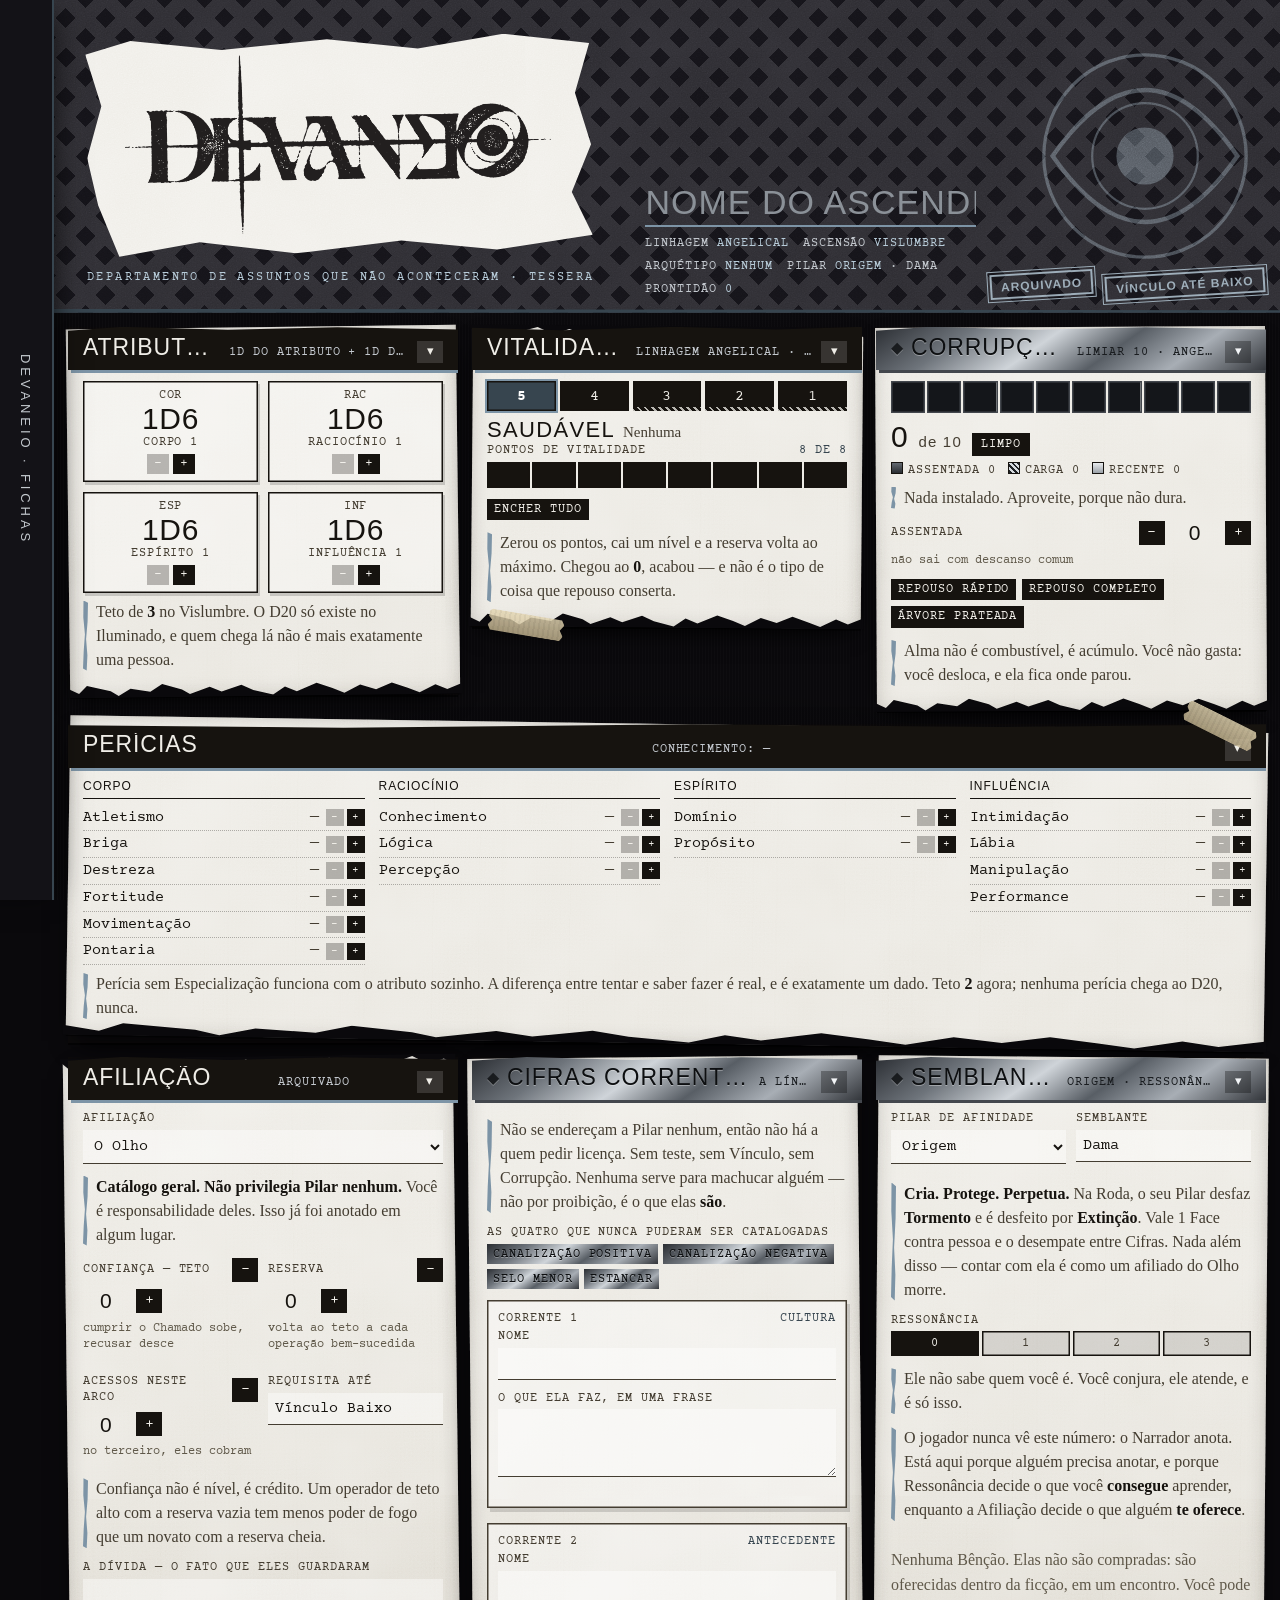
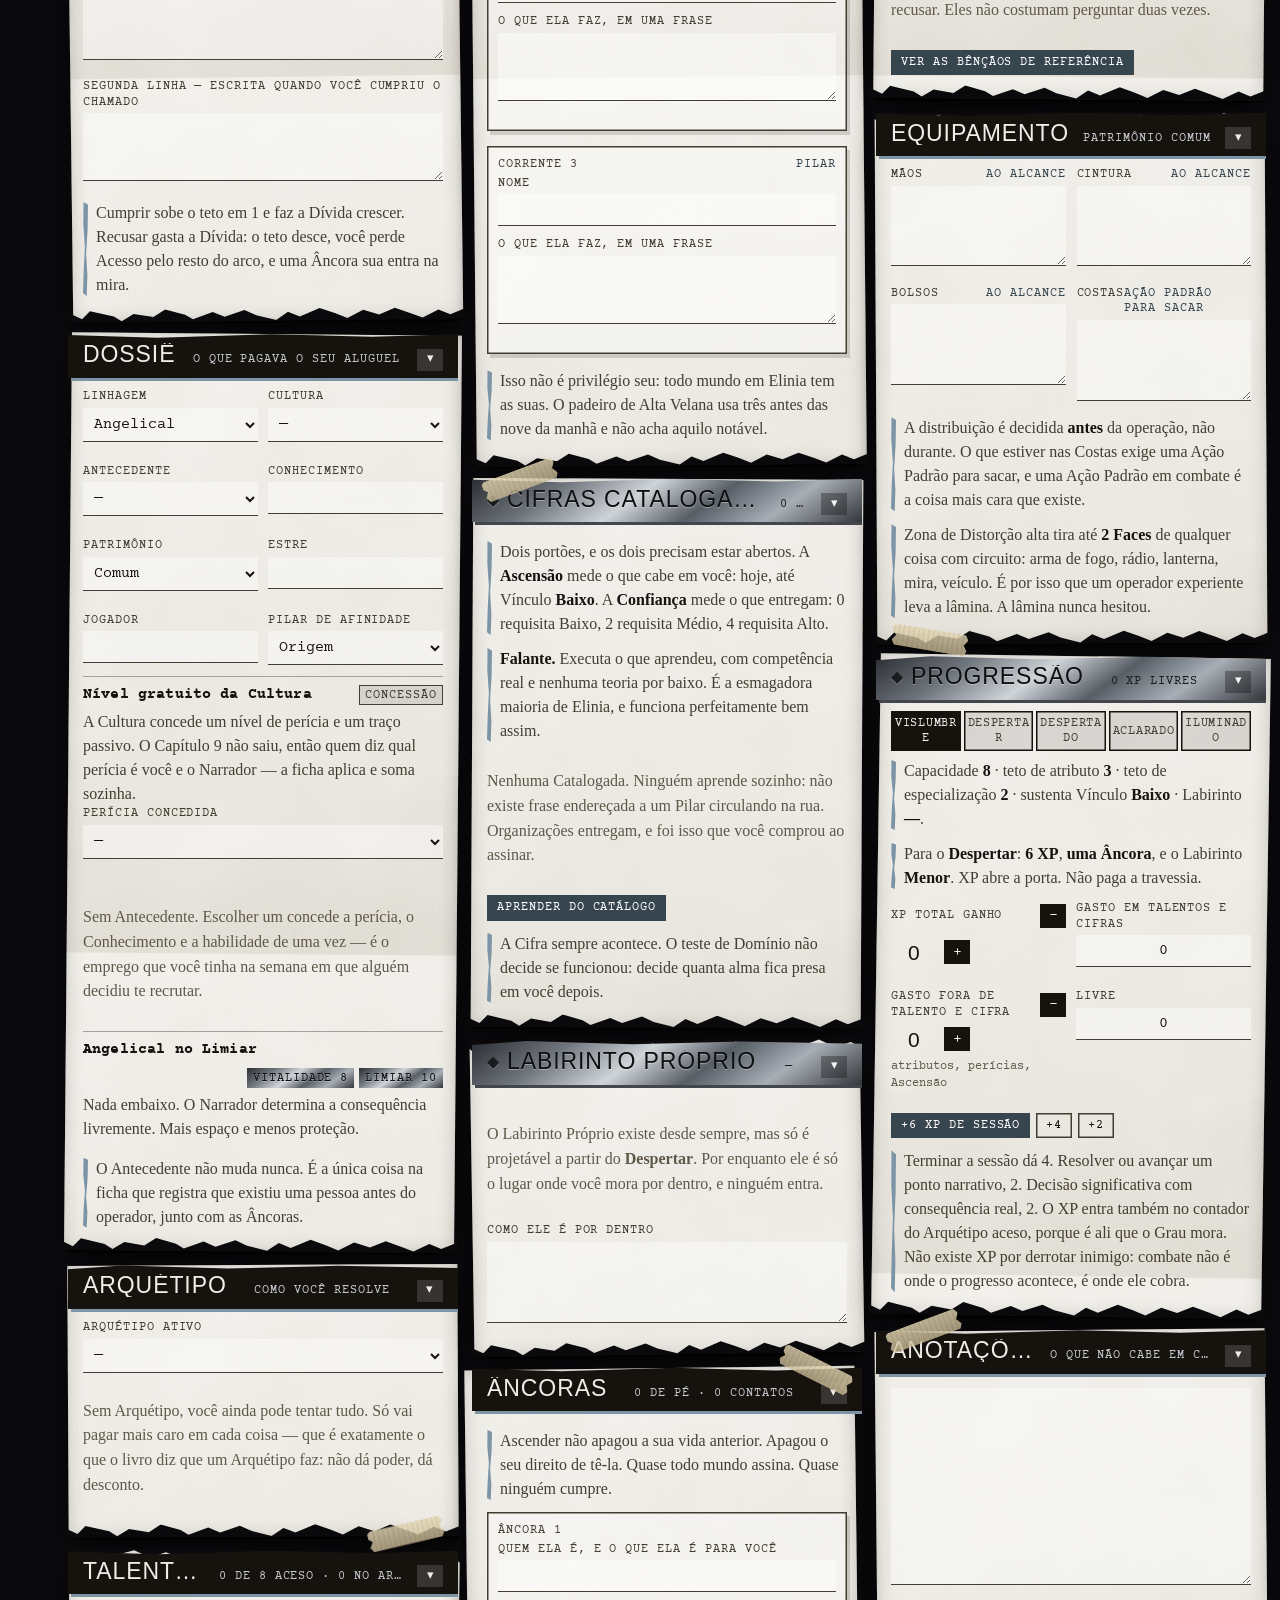
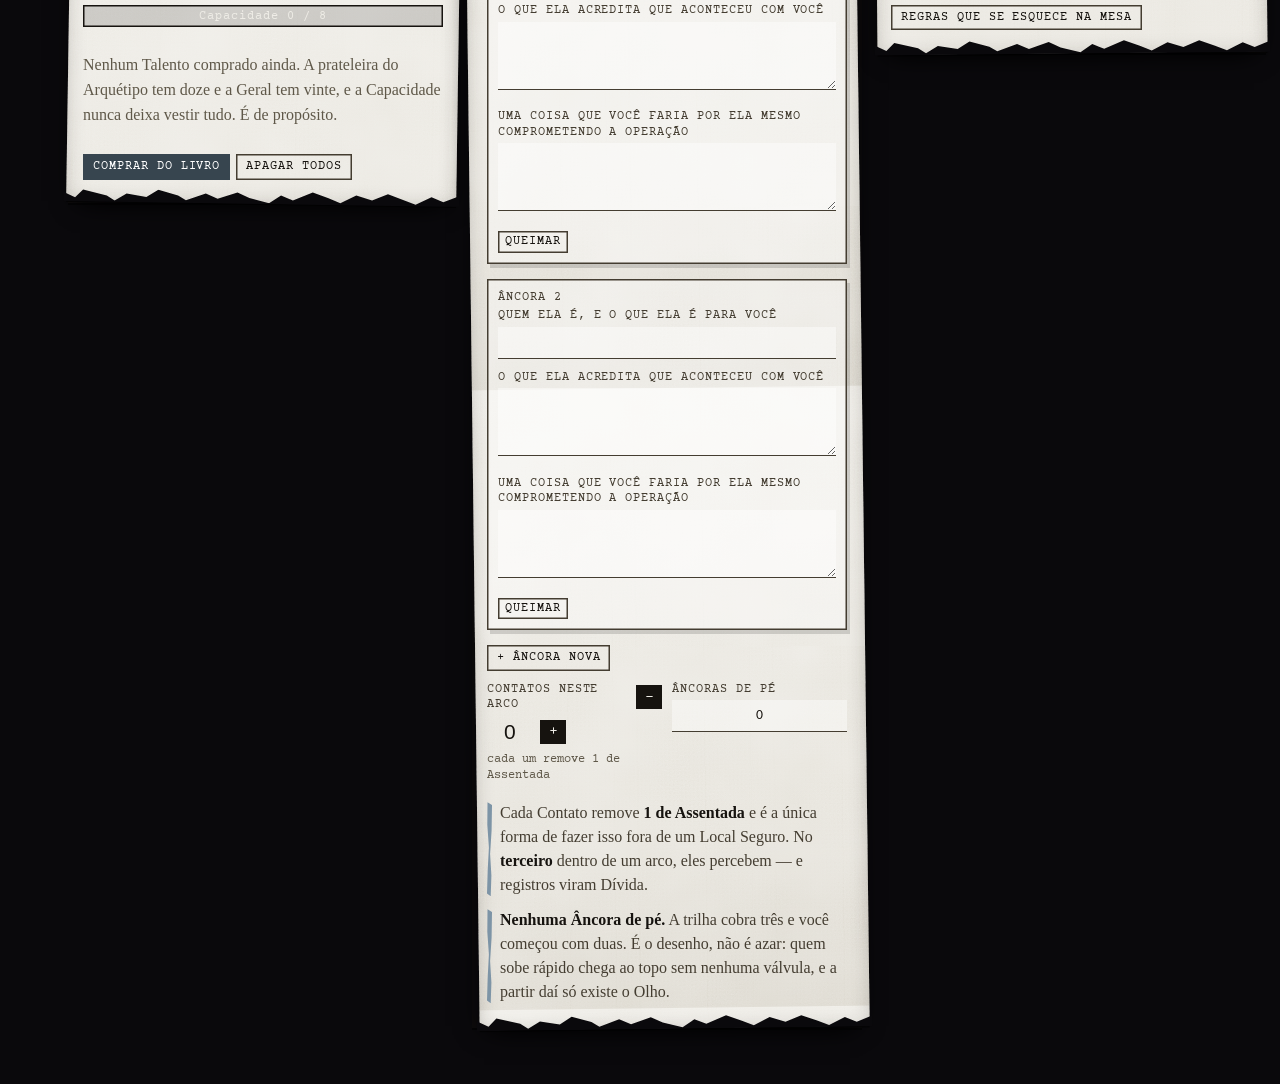
==== commit f0441dba: "Conserta o recolher: o grid esticava o painel e a nota empurrava o ▾ para baixo Dois defeitos difere" ====
--- a/index.html
+++ b/index.html
@@ -354,7 +354,7 @@
 /* a faixa de cima não entra no fluxo: é o que se toca a sessão inteira, e em
    qualquer largura fica no mesmo lugar. Contagem fixa, não auto-fit. */
 .faixa{
-  display: grid; gap: var(--gap);
+  display: grid; gap: var(--gap); align-items: start;
   grid-template-columns: repeat(3, minmax(0,1fr));
   margin-bottom: var(--gap);
 }
@@ -419,7 +419,7 @@
 
 .painel__topo{
   position: relative;
-  display: flex; align-items: baseline; gap: 10px; flex-wrap: wrap;
+  display: flex; align-items: baseline; gap: 10px; flex-wrap: nowrap;
   padding: 9px var(--pad) 7px;
   background: var(--tinta);
   color: var(--papel);
@@ -436,16 +436,18 @@
   background: var(--casa);
 }
 .painel__nome{
+  flex: 0 1 auto; min-width: 0;
   margin: 0;
-  font: 400 clamp(18px, 2.1vw, 25px)/1 var(--titulo);
-  letter-spacing: .05em; text-transform: uppercase;
+  font: 400 clamp(17px, 1.9vw, 23px)/1 var(--titulo);
+  letter-spacing: .04em; text-transform: uppercase;
+  overflow: hidden; text-overflow: ellipsis; white-space: nowrap;
 }
 .painel__nota{
-  margin-left: auto;
+  flex: 0 20 auto; min-width: 0;
+  margin-left: auto; text-align: right;
   font: 400 var(--fs-mini)/1.3 var(--mono);
   letter-spacing: var(--tr); text-transform: uppercase;
   color: var(--prata-2);
-  max-width: 62%;
   overflow: hidden; text-overflow: ellipsis; white-space: nowrap;
 }
 .painel__corpo{ padding: var(--pad-2) var(--pad) 0; }
@@ -455,7 +457,7 @@
    ficha, não do aparelho, porque um Bastião e um Arquivista desligam
    coisas diferentes. */
 .painel__olho{
-  flex: 0 0 auto; width: 26px; height: 22px; padding: 0; border: 0; cursor: pointer;
+  flex: 0 0 auto; margin-left: auto; width: 26px; height: 22px; padding: 0; border: 0; cursor: pointer;
   background: rgba(255,255,255,.14); color: var(--papel);
   font: 400 13px/1 var(--mono);
 }
@@ -1922,7 +1924,7 @@
       `<span class="rasgo rasgo--pe naoimprime"></span>` +
     `</span>` +
     (fita && !recolhido ? `<span class="fita fita--${fita} naoimprime" aria-hidden="true"></span>` : "") +
-    `<div class="painel__topo"><h3 class="painel__nome">${esc(titulo)}</h3>` +
+    `<div class="painel__topo"><h3 class="painel__nome" title="${esc(titulo)}">${esc(titulo)}</h3>` +
     (nota ? `<span class="painel__nota" title="${esc(nota)}">${esc(nota)}</span>` : "") +
     `<button class="painel__olho naoimprime" type="button" data-acao="recolhe" data-chave="${chave}"` +
     ` aria-expanded="${recolhido ? "false" : "true"}"` +
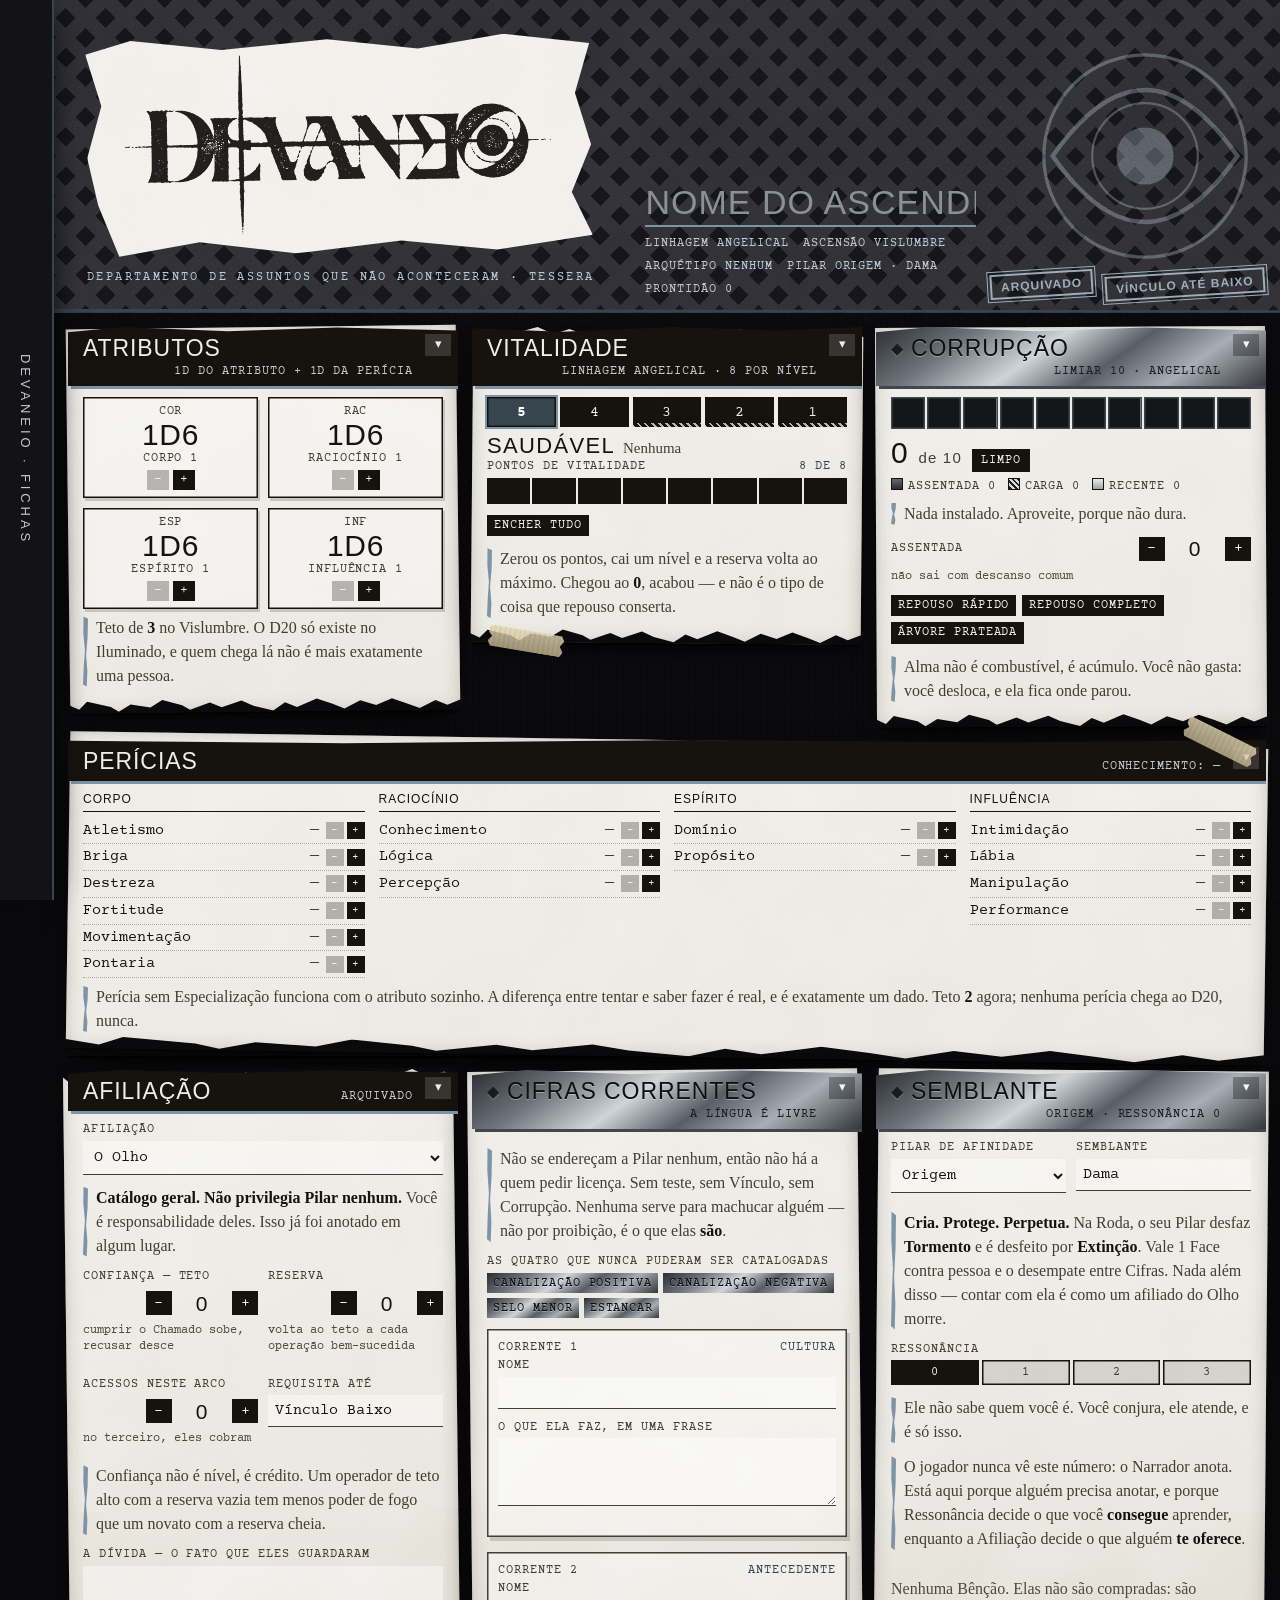
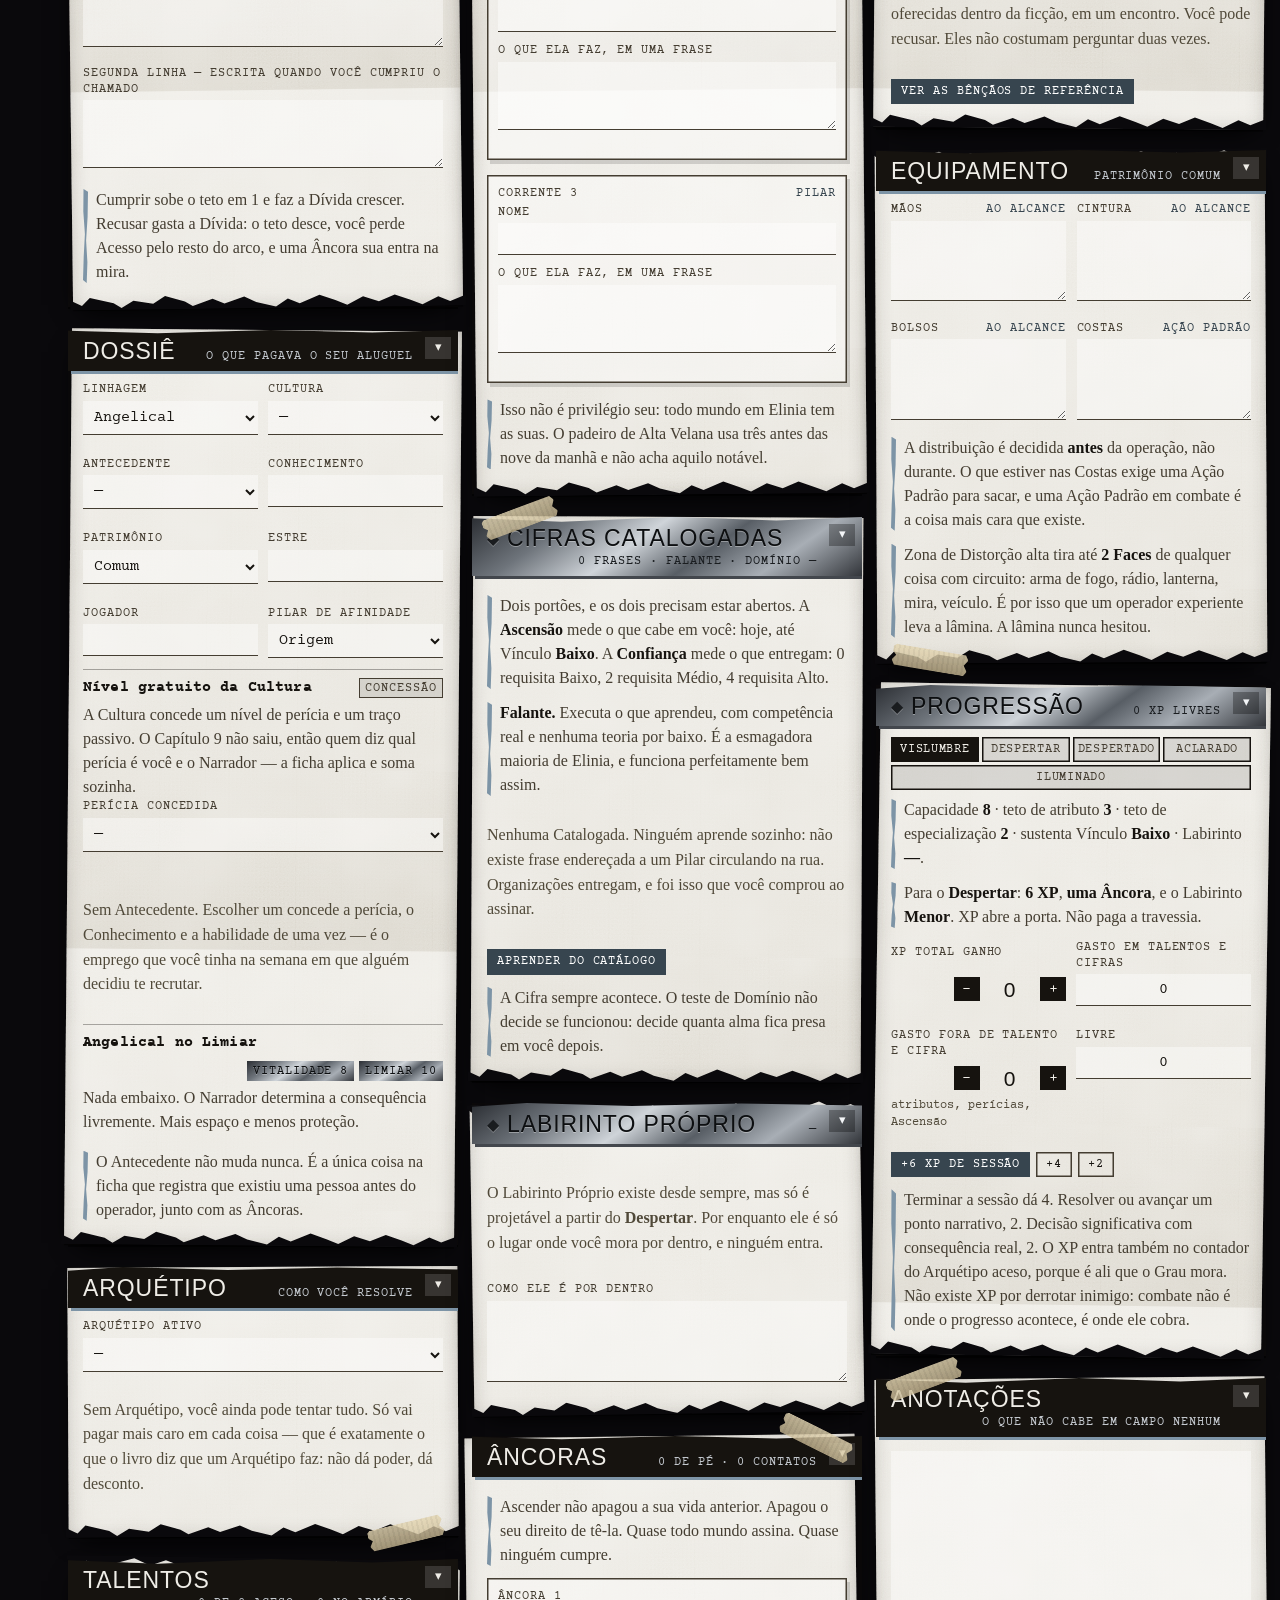
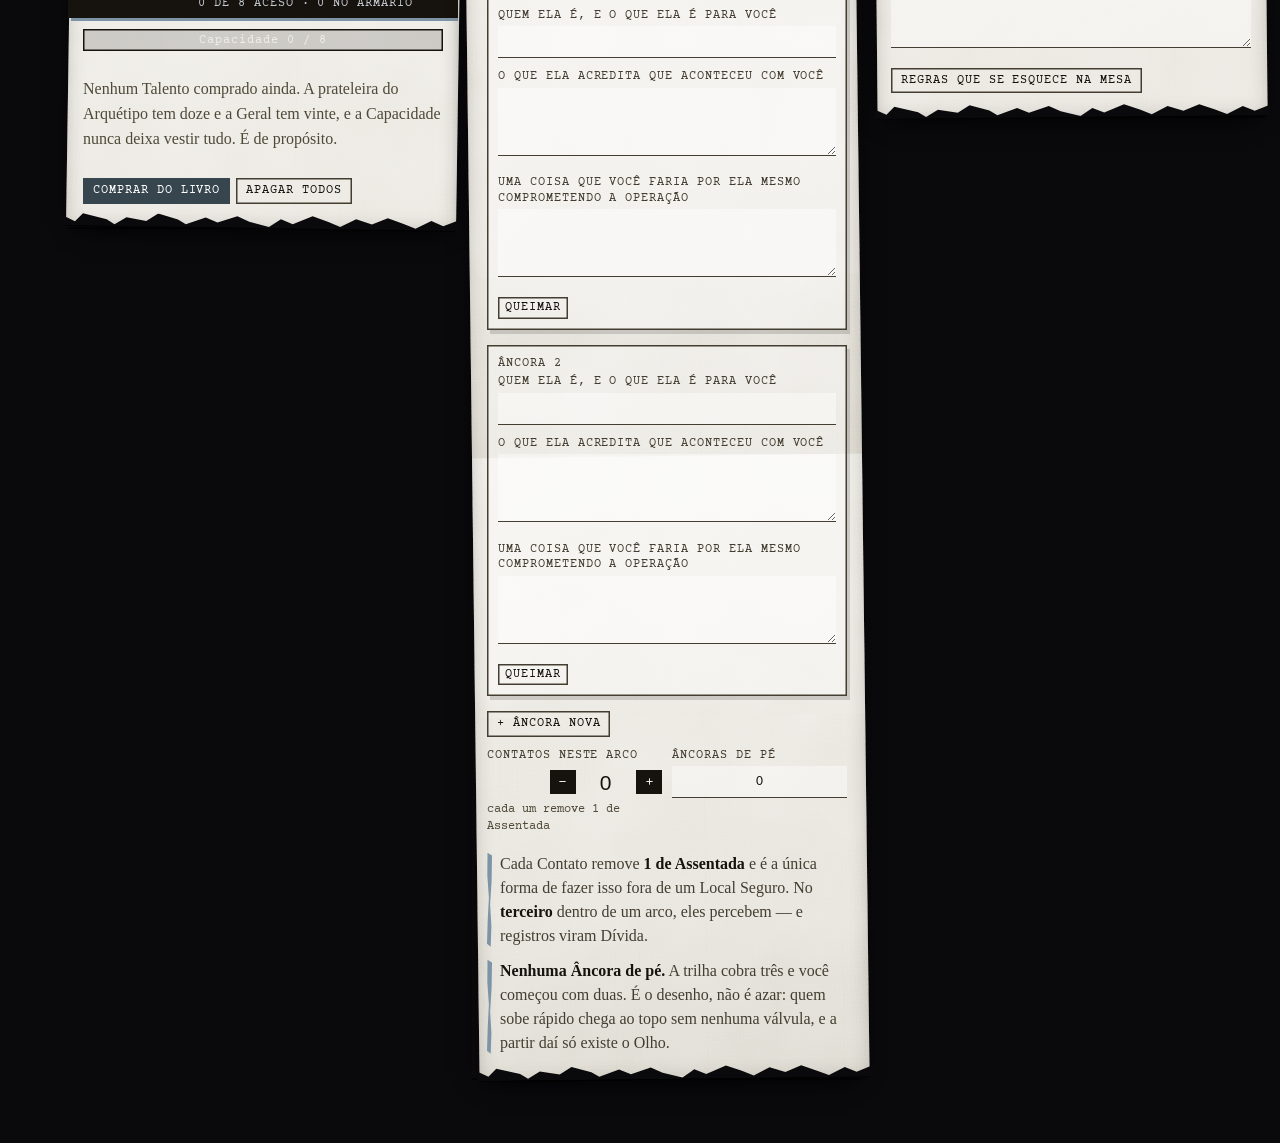
==== commit b2e8cf66: "Pente fino: quebra de palavra, rótulo colado, controle partido, contraste e um verificador que pega " ====
--- a/index.html
+++ b/index.html
@@ -43,7 +43,7 @@
   --papel-3:   #d9d1bf;
   --tinta:     #16130f;
   --tinta-2:   #443d31;
-  --tinta-3:   #5f5849;   /* piso: estado vazio é texto de leitura e mede 5,3:1 */
+  --tinta-3:   #504939;   /* estado vazio é texto de leitura: 5,09:1 no pior papel */
 
   /* prata: a rampa é sempre a mesma, o que muda é onde ela é aplicada */
   --prata-0:   #43474d;
@@ -315,7 +315,6 @@
   font: 400 var(--fs-mini)/1.4 var(--mono);
   letter-spacing: .2em; text-transform: uppercase;
   color: var(--casa-clr);
-  overflow-wrap: anywhere;
 }
 
 .capa__id{ flex: 1 1 320px; min-width: 240px; }
@@ -341,12 +340,6 @@
 .capa__carimbos{ display: flex; gap: 12px; align-items: center; flex: 0 0 auto; }
 .capa__carimbos .carimbo{ color: var(--casa-clr); border-color: var(--casa-clr); outline-color: var(--casa-clr); mix-blend-mode: normal; }
 
-/* redação: a barra preta que o Olho adora */
-.redigido{
-  background: #000; color: transparent; padding: 0 .35em;
-  user-select: none;
-}
-
 /* ------------------------------------------------------------ 4. estrutura */
 
 .folha{ padding: 0 var(--gap) calc(var(--gap) * 3); }
@@ -375,6 +368,7 @@
   position: relative;
   padding: 0 0 12px;
   color: var(--tinta);
+  container-type: inline-size; container-name: caixa;
 }
 .painel__folha{
   position: absolute; inset: 0; z-index: 0;
@@ -419,8 +413,8 @@
 
 .painel__topo{
   position: relative;
-  display: flex; align-items: baseline; gap: 10px; flex-wrap: nowrap;
-  padding: 9px var(--pad) 7px;
+  display: flex; align-items: baseline; gap: 3px 12px; flex-wrap: wrap;
+  padding: 9px calc(var(--pad) + 30px) 7px var(--pad);
   background: var(--tinta);
   color: var(--papel);
   clip-path: polygon(0 9%, 14% 0, 41% 7%, 69% 1%, 100% 6%, 100% 600%, 0 600%);
@@ -438,17 +432,15 @@
 .painel__nome{
   flex: 0 1 auto; min-width: 0;
   margin: 0;
-  font: 400 clamp(17px, 1.9vw, 23px)/1 var(--titulo);
+  font: 400 clamp(15px, 6.4cqi, 23px)/1.05 var(--titulo);
   letter-spacing: .04em; text-transform: uppercase;
-  overflow: hidden; text-overflow: ellipsis; white-space: nowrap;
 }
 .painel__nota{
-  flex: 0 20 auto; min-width: 0;
+  flex: 1 1 auto; min-width: 0;
   margin-left: auto; text-align: right;
-  font: 400 var(--fs-mini)/1.3 var(--mono);
+  font: 400 var(--fs-mini)/1.35 var(--mono);
   letter-spacing: var(--tr); text-transform: uppercase;
   color: var(--prata-2);
-  overflow: hidden; text-overflow: ellipsis; white-space: nowrap;
 }
 .painel__corpo{ padding: var(--pad-2) var(--pad) 0; }
 
@@ -457,7 +449,8 @@
    ficha, não do aparelho, porque um Bastião e um Arquivista desligam
    coisas diferentes. */
 .painel__olho{
-  flex: 0 0 auto; margin-left: auto; width: 26px; height: 22px; padding: 0; border: 0; cursor: pointer;
+  position: absolute; right: 7px; top: 7px;
+  width: 26px; height: 22px; padding: 0; border: 0; cursor: pointer;
   background: rgba(255,255,255,.14); color: var(--papel);
   font: 400 13px/1 var(--mono);
 }
@@ -678,9 +671,14 @@
   margin: 0 0 var(--pad-2);
 }
 .contador__rot{
-  flex: 1 1 120px; min-width: 0;
+  flex: 1 1 110px; min-width: 0;
   font: 400 var(--fs-mini)/1.3 var(--mono);
   letter-spacing: var(--tr); text-transform: uppercase; color: var(--tinta-2);
+}
+/* os três andam juntos: rótulo pode descer de linha, o controle não se parte */
+.contador__ctrl{
+  flex: 0 0 auto; margin-left: auto;
+  display: flex; align-items: center; gap: 7px;
 }
 .contador__valor{
   min-width: 2.2em; text-align: center;
@@ -813,16 +811,22 @@
 .slots{ display: grid; gap: var(--pad-2); grid-template-columns: repeat(auto-fit, minmax(150px,1fr)); }
 .slot__rot{
   display: flex; justify-content: space-between; align-items: baseline;
+  gap: 10px;
   font: 400 var(--fs-mini)/1.3 var(--mono); letter-spacing: var(--tr); text-transform: uppercase;
   color: var(--tinta-2); margin-bottom: 3px;
 }
-.slot__rot b{ color: var(--casa-esc); font-weight: 400; }
+.slot__rot > span{ flex: 0 0 auto; }
+/* a nota do slot cede primeiro: o nome do slot é que diz onde a coisa está */
+.slot__rot b{
+  flex: 0 1 auto; min-width: 0; text-align: right;
+  color: var(--casa-esc); font-weight: 400;
+  overflow: hidden; text-overflow: ellipsis; white-space: nowrap;
+}
 
 /* trilha de ascensão */
-.trilha{ display: flex; gap: 3px; margin-bottom: 8px; }
+.trilha{ display: flex; flex-wrap: wrap; gap: 3px; margin-bottom: 8px; }
 .trilha__passo{
-  flex: 1 1 0; min-width: 0; overflow-wrap: anywhere;
-  padding: 5px 3px; text-align: center; border: 0; cursor: pointer;
+  flex: 1 1 78px; padding: 5px 4px; text-align: center; border: 0; cursor: pointer;
   background: rgba(0,0,0,.1); box-shadow: inset 0 0 0 1.5px var(--tinta);
   font: 400 var(--fs-mini)/1.25 var(--mono); letter-spacing: .06em; text-transform: uppercase;
   color: var(--tinta-2);
@@ -835,7 +839,7 @@
 .grau__casa{
   flex: 1 1 0; min-width: 0; height: 17px;
   background: rgba(0,0,0,.1); box-shadow: inset 0 0 0 1.5px var(--tinta);
-  font: 400 10px/16px var(--mono); text-align: center; color: var(--tinta-3);
+  font: 400 11px/16px var(--mono); text-align: center; color: var(--tinta-3);
 }
 .grau__casa[data-feito="1"]{ background: var(--tinta); color: var(--papel); }
 .grau__casa[data-marca="1"][data-feito="1"]{ background: var(--casa-esc); color: #fff; }
@@ -850,9 +854,6 @@
   border-right: 2px solid var(--casa-esc);
   box-shadow: 8px 0 30px -12px rgba(0,0,0,.9);
   transition: transform .18s ease;
-}
-.gaveta__puxador{
-  position: absolute; right: -1px; top: 0; bottom: 0; width: 0;
 }
 .gaveta__cabeca{
   display: flex; align-items: center; gap: 8px;
@@ -1107,6 +1108,18 @@
 
 @media (max-width: 760px){
   .folha{ padding: 0 12px calc(var(--gap) * 3); }
+  /* dedo não tem ponta: o que é de clicar cresce onde não há cursor */
+  .passo{ width: 30px; height: 28px; font-size: 16px; }
+  .per__passos .passo{ width: 27px; height: 25px; font-size: 14px; }
+  .contador .passo{ width: 32px; height: 30px; }
+  .acende{ width: 42px; height: 24px; }
+  .acende::after{ width: 16px; height: 16px; }
+  .acende[aria-pressed="true"]::after{ transform: translateX(19px); }
+  .medidor__casa{ height: 38px; }
+  .medidor--papel .medidor__casa{ height: 32px; }
+  .degrau{ height: 36px; }
+  .bt{ padding: 8px 12px; }
+  .bt--fino{ padding: 6px 9px; }
   .marca{ padding-right: 10px; }
   .marca__linha{ letter-spacing: var(--tr); }
   .capa__selo{ width: 150px; opacity: .2; }
@@ -1203,13 +1216,17 @@
   .corr__legenda i[data-tipo="car"]{ background-image: repeating-linear-gradient(-45deg, #000 0 1px, #fff 1px 4px) !important; }
   .corr__legenda i[data-tipo="rec"]{ background: #000 !important; }
   .contador__valor{ font-size: 13px; }
-  .degrau[data-cheio="1"], .grau__casa[data-feito="1"], .trilha__passo[data-atual="1"]{
+  .grau__casa[data-feito="1"], .trilha__passo[data-atual="1"]{
     background: #000 !important; color: #fff !important;
   }
+  .degrau[data-cheio="1"]{
+    background-image: repeating-linear-gradient(45deg, #000 0 3px, #fff 3px 5px) !important;
+    color: #000 !important;
+  }
+  .degrau[data-atual="1"]{ background: #000 !important; color: #fff !important; }
   .trilha__passo[data-feito="1"]{
     background-image: repeating-linear-gradient(45deg, #000 0 2px, #fff 2px 5px) !important;
   }
-  .degrau[data-atual="1"]{ outline: 2px solid #000; outline-offset: -4px; }
   .degrau[data-risco="1"]::after{ background-image: repeating-linear-gradient(45deg, #000 0 2px, transparent 2px 5px); }
   .corr__num, .cap__num{
     color: #000; mix-blend-mode: normal;
@@ -1478,7 +1495,7 @@
   { chave: "maos",    rot: "Mãos",    nota: "ao alcance" },
   { chave: "cintura", rot: "Cintura", nota: "ao alcance" },
   { chave: "bolsos",  rot: "Bolsos",  nota: "ao alcance" },
-  { chave: "costas",  rot: "Costas",  nota: "Ação Padrão para sacar" },
+  { chave: "costas",  rot: "Costas",  nota: "Ação Padrão", longa: "Exige uma Ação Padrão para sacar" },
 ];
 const MARCAS = {
   corpo:  { rot: "Corpo Endurecido", nota: "+1 Ponto de Vitalidade por nível" },
@@ -1889,11 +1906,13 @@
 
 /* − n + para o que não cabe numa trilha: XP e contadores longos */
 function contador(rot, campo, valor, min, max, nota) {
+  const botao = (d, rotulo) =>
+    `<button class="passo naoimprime" type="button" data-acao="passoNum" data-campo="${campo}"` +
+    ` data-d="${d}" data-min="${min}" data-max="${max}"` +
+    ` aria-label="${d > 0 ? "Subir" : "Baixar"} ${esc(rot)}">${rotulo}</button>`;
   return `<div class="contador">` +
     `<span class="contador__rot">${esc(rot)}</span>` +
-    `<button class="passo naoimprime" type="button" data-acao="passoNum" data-campo="${campo}" data-d="-1" data-min="${min}" data-max="${max}" aria-label="Baixar ${esc(rot)}">−</button>` +
-    `<b class="contador__valor">${valor}</b>` +
-    `<button class="passo naoimprime" type="button" data-acao="passoNum" data-campo="${campo}" data-d="1" data-min="${min}" data-max="${max}" aria-label="Subir ${esc(rot)}">+</button>` +
+    `<span class="contador__ctrl">${botao(-1, "−")}<b class="contador__valor">${valor}</b>${botao(1, "+")}</span>` +
     (nota ? `<span class="contador__nota">${esc(nota)}</span>` : "") +
   `</div>`;
 }
@@ -2391,7 +2410,7 @@
 function painelEquipamento(f) {
   const corpo =
     `<div class="slots">` + SLOTS.map(s =>
-      `<div><div class="slot__rot"><span>${esc(s.rot)}</span><b>${esc(s.nota)}</b></div>` +
+      `<div><div class="slot__rot"><span>${esc(s.rot)}</span><b title="${esc(s.longa || s.nota)}">${esc(s.nota)}</b></div>` +
       `<textarea class="ent" rows="3" data-campo="equip.${s.chave}">${esc(f.equip[s.chave])}</textarea></div>`
     ).join("") + `</div>` +
     `<p class="margem">A distribuição é decidida <b>antes</b> da operação, não durante. O que estiver nas Costas exige uma Ação Padrão para sacar, e uma Ação Padrão em combate é a coisa mais cara que existe.</p>` +
@@ -2834,7 +2853,6 @@
     const i = f.recolhidos.indexOf(d.chave);
     if (i >= 0) f.recolhidos.splice(i, 1); else f.recolhidos.push(d.chave);
   },
-  abreTudo(f) { f.recolhidos = []; },
   abreComp(f, d) { abreCompendio(d.aba, d.filtro); },
   abreFicha(f, d) { db.ativa = d.id; },
   duplica(f) {
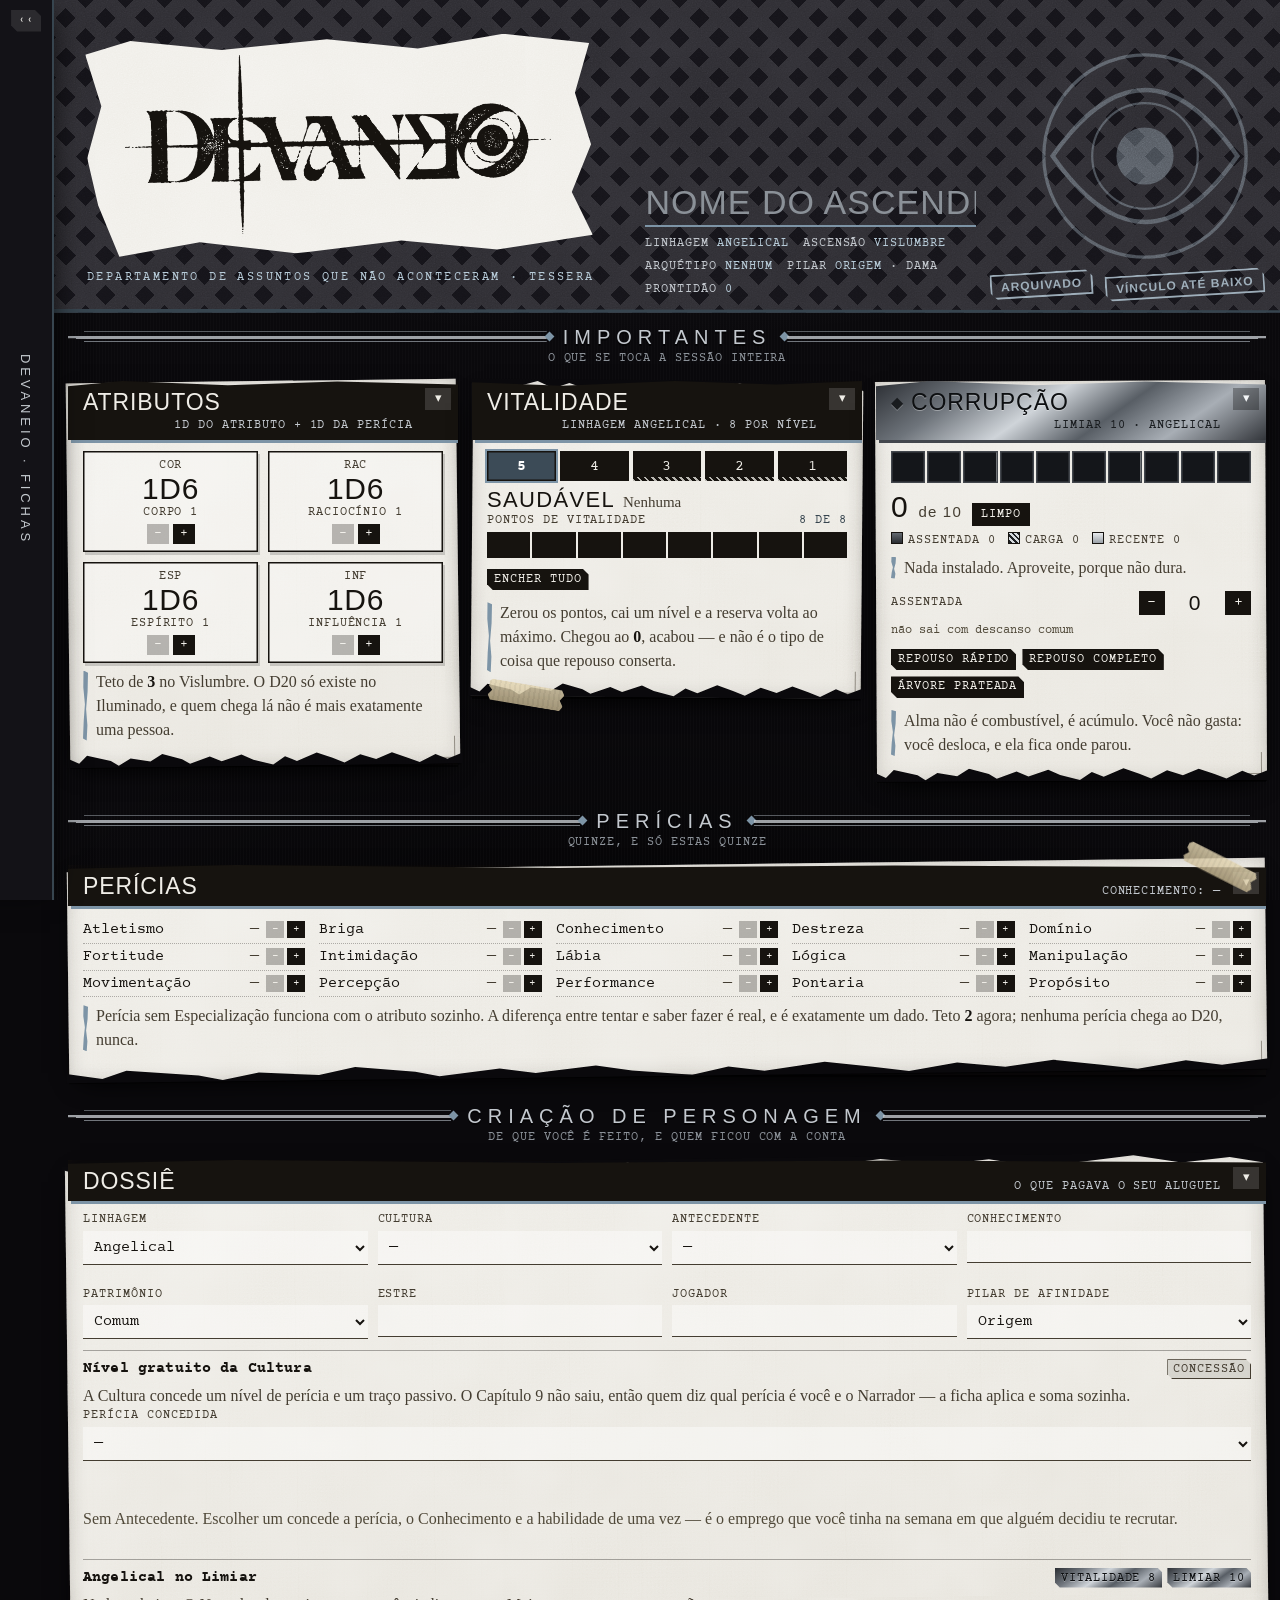
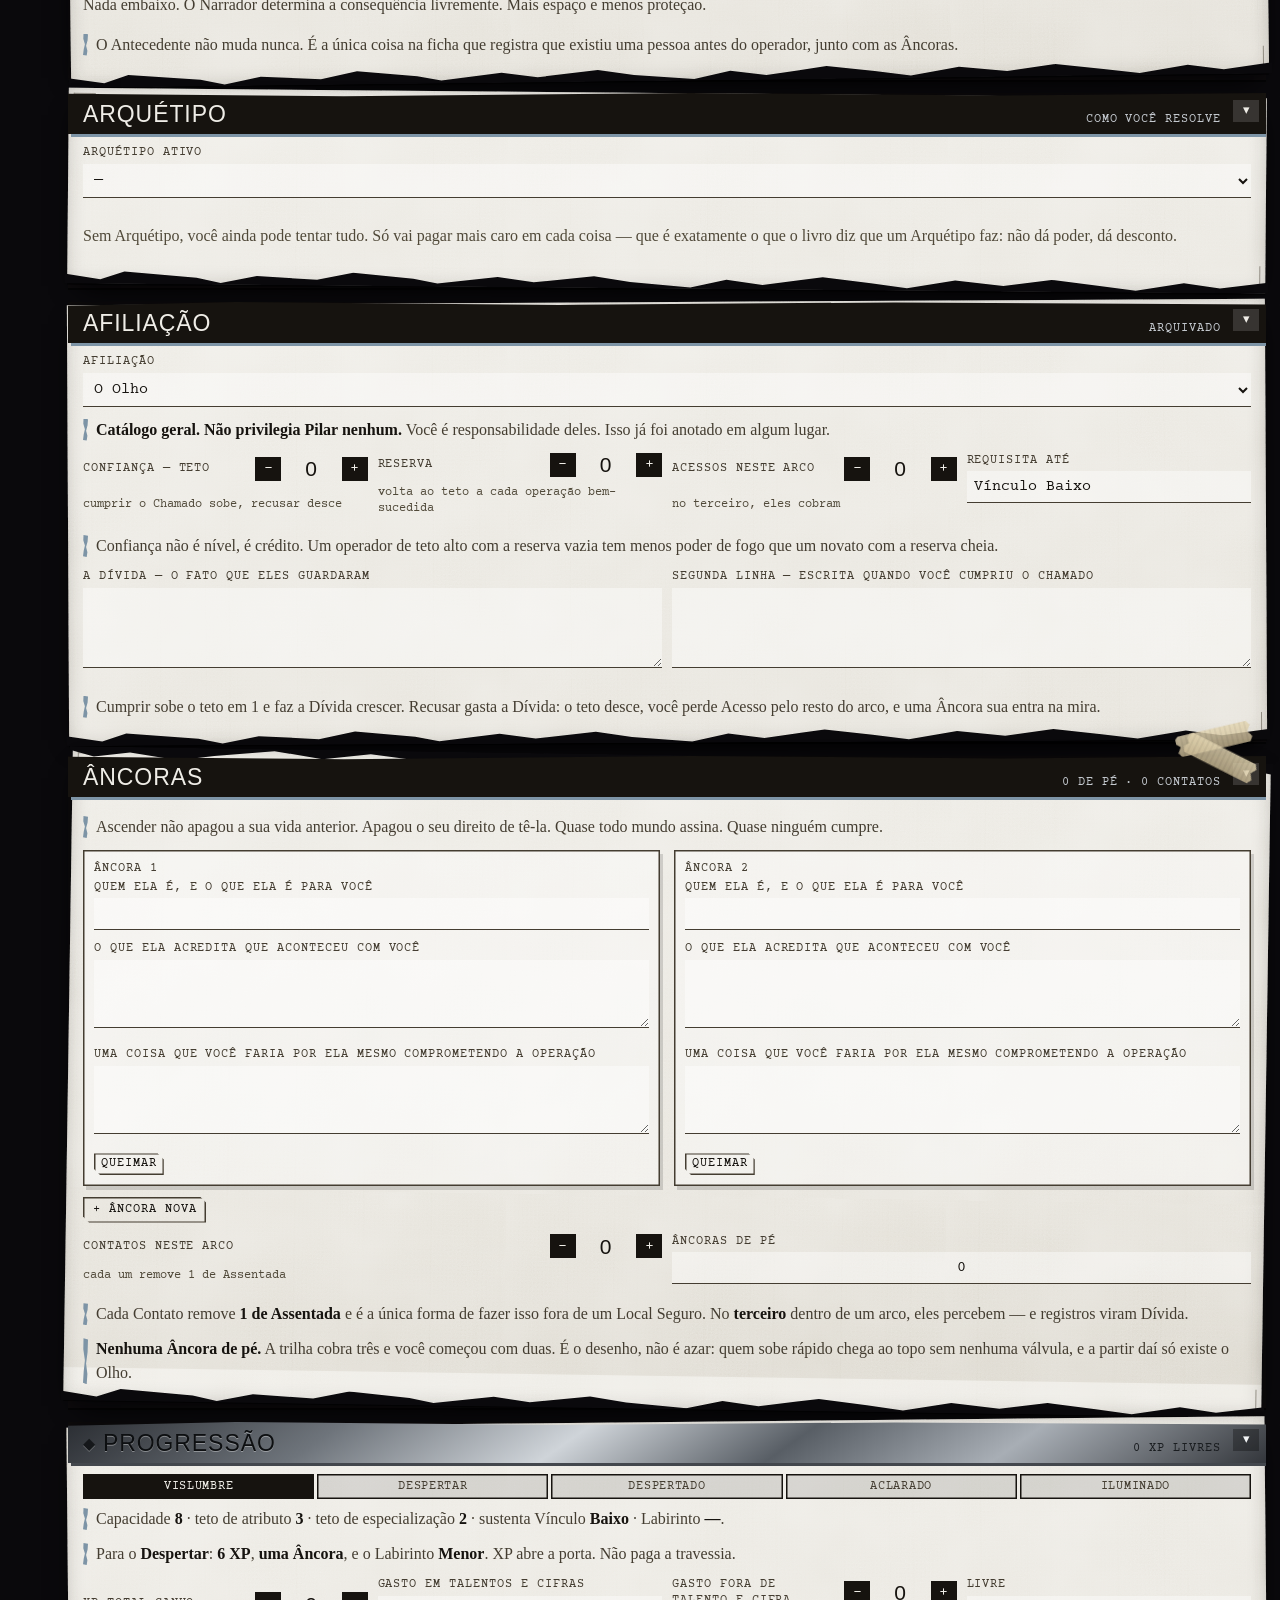
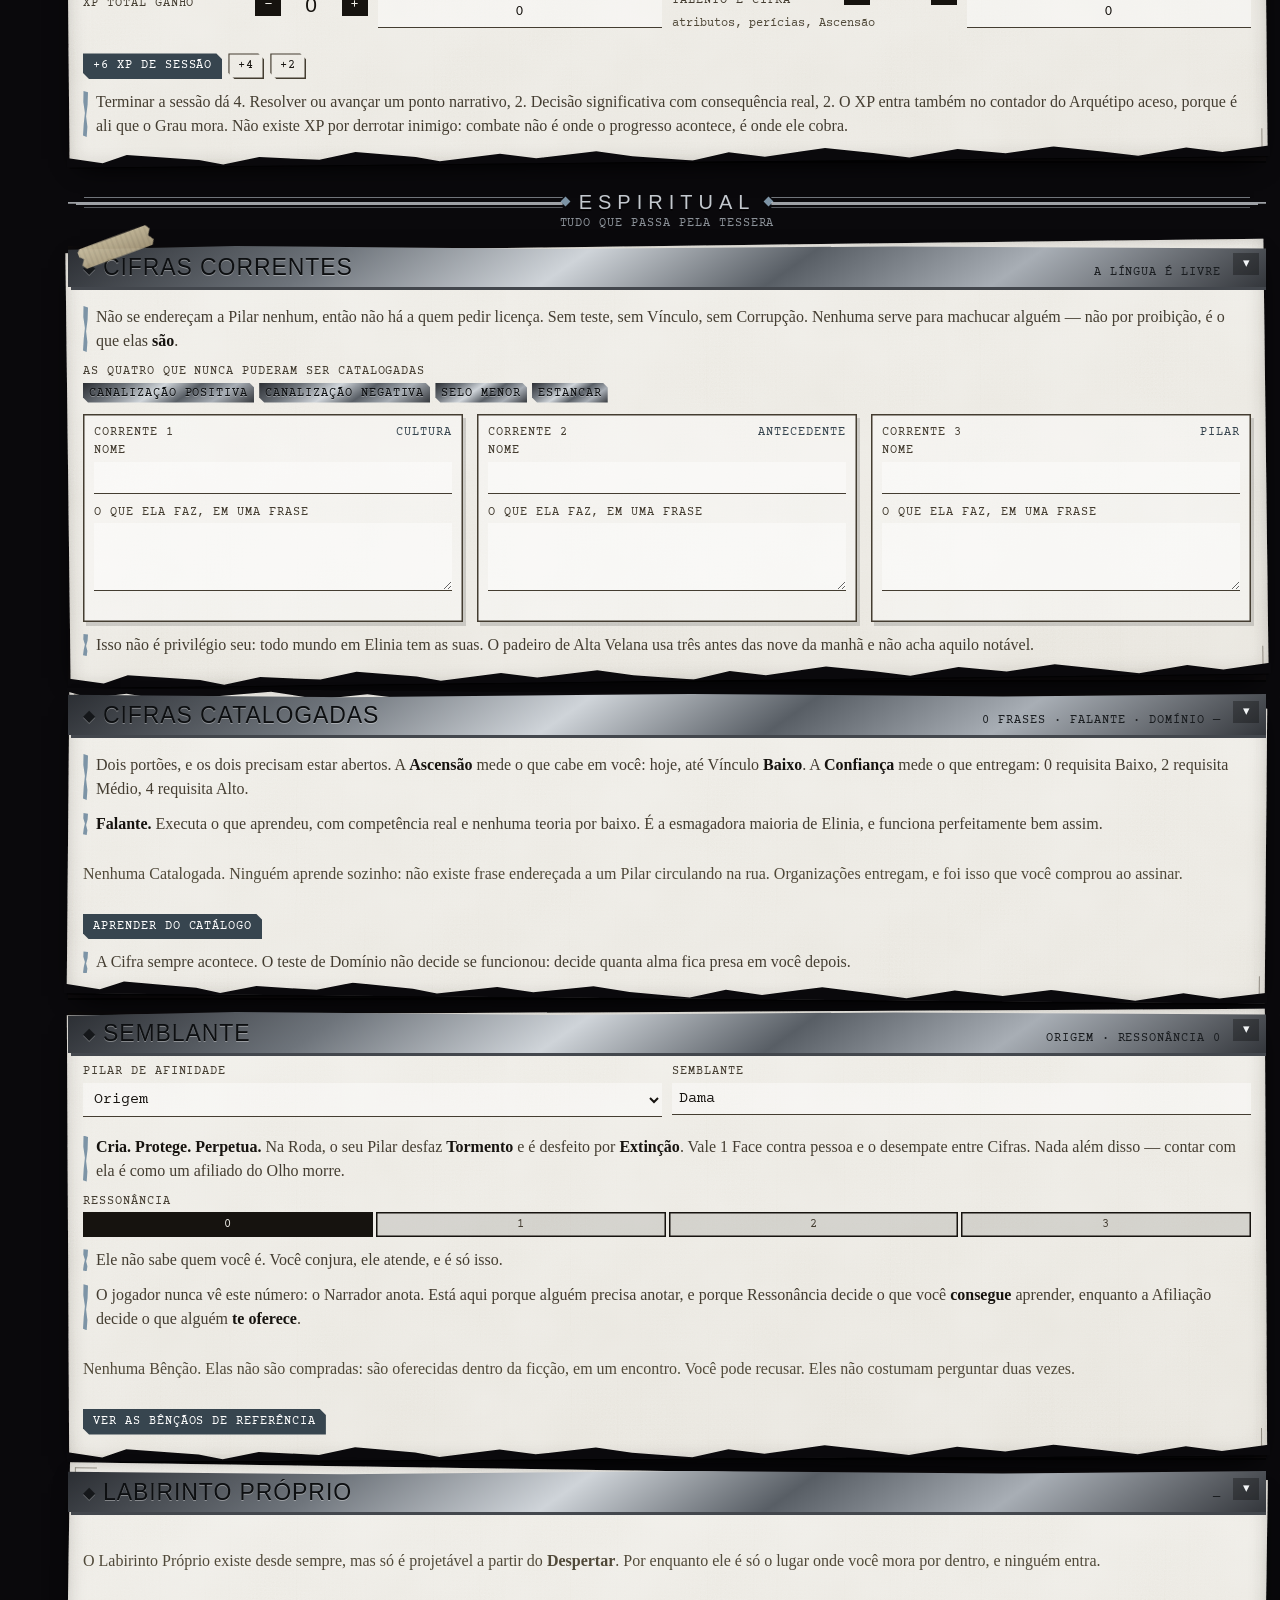
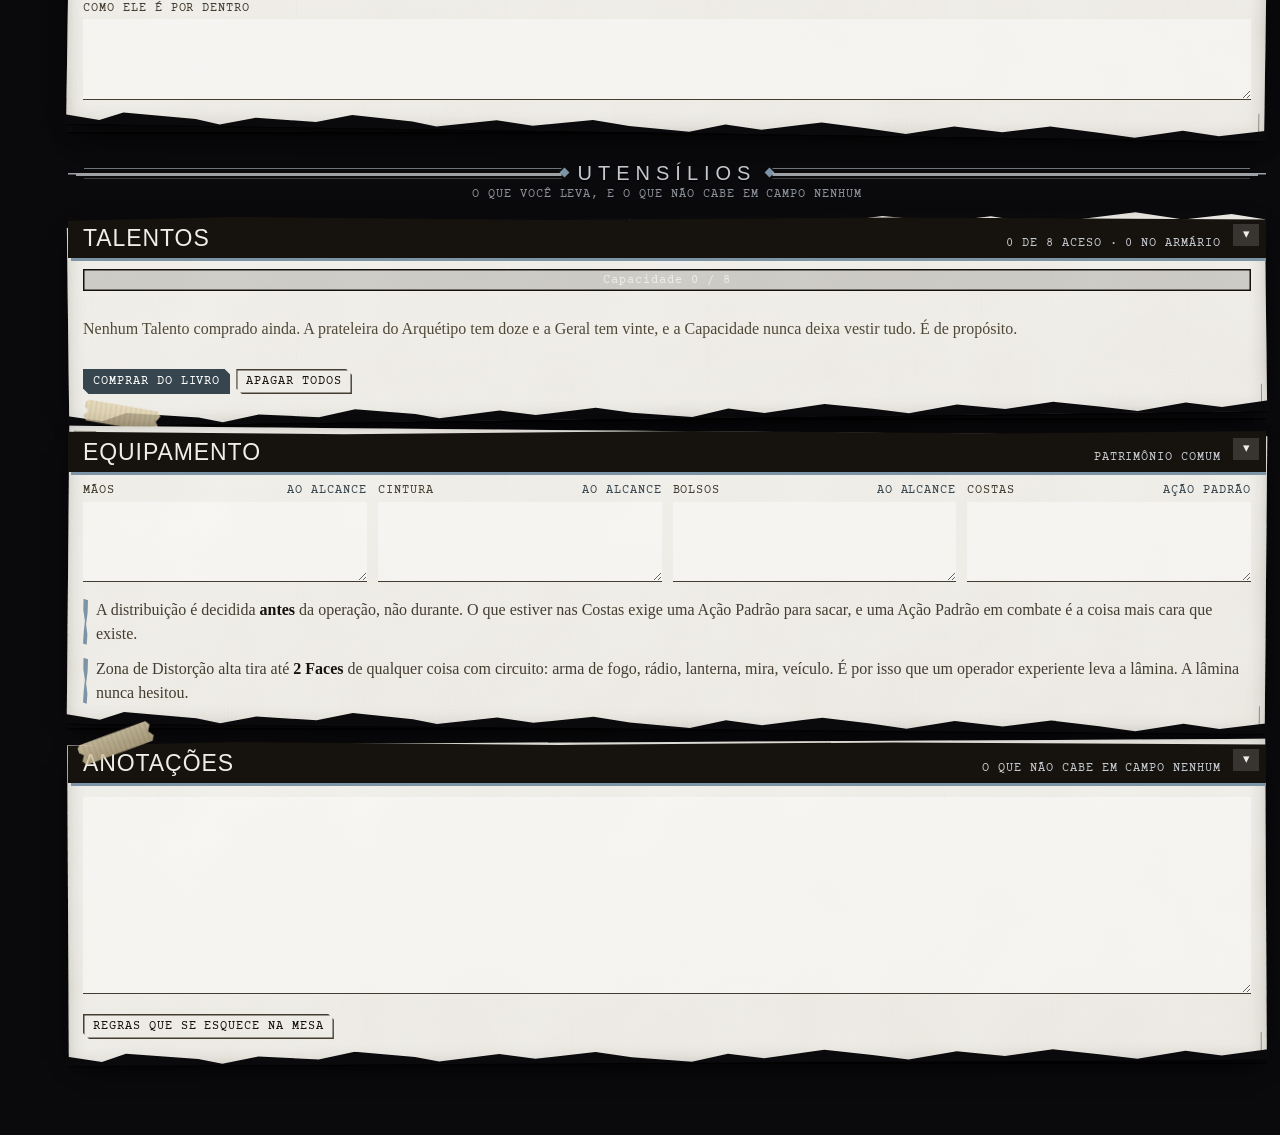
==== commit 5dcb9344: "Cinco faixas por assunto, painel largo, perícias soltas, e a marca pegando a tinta da casa A ficha s" ====
--- a/index.html
+++ b/index.html
@@ -61,6 +61,8 @@
   --casa:      #6d8496;
   --casa-esc:  #3c4b57;
   --casa-clr:  #a9bfcd;
+  --realce:    var(--casa-esc);   /* "este é o atual" */
+  --realce-tinta: #fff;
 
   /* trama de fundo da capa. A força é um número só, e vale para as nove
      casas: o alfa interno de cada gradiente está normalizado em 1. */
@@ -77,6 +79,7 @@
   --tr:        .08em;  /* rastreamento das caps miúdas */
   --col-min:   310px;
   --col-per:   220px;
+  --col-item:  330px;   /* largura mínima de coluna de lista dentro do painel */
 
   --som:       0 2px 0 rgba(0,0,0,.55), 0 10px 26px -12px rgba(0,0,0,.9);
 
@@ -92,11 +95,11 @@
 
 [data-arranjo="apertado"]{
   --gap: 9px; --pad: 10px; --pad-2: 7px; --fs: 14px; --fs-mini: 12px;
-  --col-min: 268px; --col-per: 184px;
+  --col-min: 268px; --col-per: 184px; --col-item: 290px;
 }
 [data-arranjo="espacoso"]{
   --gap: 20px; --pad: 21px; --pad-2: 15px; --fs: 16px; --fs-mini: 12px;
-  --col-min: 360px; --col-per: 250px;
+  --col-min: 360px; --col-per: 250px; --col-item: 380px;
 }
 
 *{ box-sizing: border-box; }
@@ -289,15 +292,23 @@
 /* Quando existe arquivo de marca, o retalho de papel vira a moldura dele e
    a cruz desenhada some: a arte já traz a própria. O SVG herda a cor da
    tinta, então a marca continua sendo preto sobre papel nas nove casas. */
-.marca__palavra--arte{ line-height: 0; margin: 0; }
+.marca__palavra--arte{ line-height: 0; margin: 0; color: var(--tinta); }
 .marca__chapa--arte{ padding: 10px 18px 12px 16px; }
 .marca__palavra--arte svg,
 .marca__arte{
   display: block;
-  width: clamp(230px, 42vw, 470px); height: auto;
+  width: clamp(230px, 42vw, 470px);
   max-width: 100%;
 }
-.marca__palavra--arte svg{ fill: currentColor; }
+.marca__palavra--arte svg{ height: auto; fill: currentColor; }
+/* a arte é recorte, não imagem: o que pinta é a tinta da casa, e o grão do
+   papel continua aparecendo por baixo dela */
+.marca__arte{
+  background: currentColor;
+  -webkit-mask-size: contain; mask-size: contain;
+  -webkit-mask-repeat: no-repeat; mask-repeat: no-repeat;
+  -webkit-mask-position: center; mask-position: center;
+}
 .marca__chapa--arte::before,
 .marca__chapa--arte::after{ display: none; }
 /* a cruz é impressa no papel: onde o papel acaba, a linha acaba junto */
@@ -344,19 +355,106 @@
 
 .folha{ padding: 0 var(--gap) calc(var(--gap) * 3); }
 
-/* a faixa de cima não entra no fluxo: é o que se toca a sessão inteira, e em
-   qualquer largura fica no mesmo lugar. Contagem fixa, não auto-fit. */
-.faixa{
+/* ------------------------------------------------- 4b. tópicos e Art Déco
+
+   A ficha se lê por assunto. Cinco faixas, cada uma aberta por uma régua.
+
+   A régua é o ponto onde o Déco entra sem discutir com o zine: filete triplo
+   — fino, grosso, fino —, ponta em degrau de zigurate e losango de tinta da
+   casa nas duas bordas do nome. Déco é geometria simétrica e repetida; zine
+   é fotocópia torta. O acordo é que a geometria manda na estrutura e a
+   sujeira manda na superfície.                                             */
+
+.topico{ margin: 0 0 calc(var(--gap) * 2.2); }
+.topico:first-child{ margin-top: 4px; }
+
+.topico__regua{
+  display: flex; align-items: center; gap: 12px;
+  margin: 0 0 3px;
+  font: 400 clamp(14px, 1.7vw, 20px)/1 var(--titulo);
+  letter-spacing: .3em; text-transform: uppercase;
+  color: var(--prata-2);
+}
+.topico__nome{
+  position: relative; flex: 0 0 auto;
+  padding: 0 4px;
+  white-space: nowrap;
+  text-shadow: 0 2px 0 rgba(0,0,0,.6);
+}
+/* losango de tinta da casa dos dois lados do nome */
+.topico__nome::before,
+.topico__nome::after{
+  content: ""; position: absolute; top: 50%;
+  width: 7px; height: 7px; margin-top: -4px;
+  background: var(--casa);
+  transform: rotate(45deg);
+}
+.topico__nome::before{ left: -13px; }
+.topico__nome::after{ right: -13px; }
+
+/* o filete triplo, com a ponta descendo em degrau */
+.topico__fio{
+  flex: 1 1 auto; min-width: 22px; height: 11px;
+  background:
+    linear-gradient(var(--prata-1), var(--prata-1)) 0 0 / 100% 1px no-repeat,
+    linear-gradient(var(--prata-2), var(--prata-2)) 0 5px / 100% 3px no-repeat,
+    linear-gradient(var(--prata-1), var(--prata-1)) 0 100% / 100% 1px no-repeat;
+  opacity: .8;
+}
+.topico__regua .topico__fio:first-child{
+  clip-path: polygon(0 36%, 8px 36%, 8px 18%, 16px 18%, 16px 0, 100% 0, 100% 100%, 16px 100%, 16px 82%, 8px 82%, 8px 64%, 0 64%);
+}
+.topico__regua .topico__fio:last-child{
+  clip-path: polygon(0 0, calc(100% - 16px) 0, calc(100% - 16px) 18%, calc(100% - 8px) 18%, calc(100% - 8px) 36%, 100% 36%, 100% 64%, calc(100% - 8px) 64%, calc(100% - 8px) 82%, calc(100% - 16px) 82%, calc(100% - 16px) 100%, 0 100%);
+}
+
+.topico__nota{
+  margin: 0 0 var(--gap);
+  text-align: center;
+  font: 400 var(--fs-mini)/1.4 var(--mono);
+  letter-spacing: var(--tr); text-transform: uppercase;
+  color: var(--prata-1);
+}
+
+/* Três arranjos de faixa. Contagem fixa onde o número de painéis é fixo,
+   largura mínima onde ele cresce com a ficha. */
+.topico__corpo{ position: relative; }
+.topico__corpo--largo > .painel{ width: 100%; }
+.topico__corpo--grade3{
   display: grid; gap: var(--gap); align-items: start;
-  grid-template-columns: repeat(3, minmax(0,1fr));
-  margin-bottom: var(--gap);
-}
-.faixa > .painel--largo{ grid-column: 1 / -1; }
-@media (max-width: 900px){ .faixa{ grid-template-columns: 1fr; } }
-
-/* o resto desce em colunas de fluxo: o navegador corta pela altura */
-.fluxo{ column-width: var(--col-min); column-gap: var(--gap); }
-.fluxo > .painel{ break-inside: avoid; margin: 0 0 var(--gap); display: inline-block; width: 100%; }
+  grid-template-columns: repeat(3, minmax(0, 1fr));
+}
+.topico__corpo--fluxo{ display: flex; flex-direction: column; gap: var(--gap); }
+.topico__corpo--fluxo > .painel{ width: 100%; }
+@media (max-width: 900px){
+  .topico__corpo{ position: relative; }
+.topico__corpo--largo > .painel{ width: 100%; }
+.topico__corpo--grade3{ grid-template-columns: 1fr; }
+}
+
+/* ---- o Déco no painel: cantoneira, não moldura ----
+   Quatro cantos inteiros fechariam a caixa e brigariam com o recorte de
+   tesoura. Dois cantos opostos bastam para o olho fechar o retângulo. */
+.painel__folha::after{
+  content: ""; position: absolute; inset: 5px; z-index: 2;
+  pointer-events: none; opacity: .5;
+  background:
+    linear-gradient(var(--tinta-2), var(--tinta-2)) 0 0 / 22px 1px no-repeat,
+    linear-gradient(var(--tinta-2), var(--tinta-2)) 0 0 / 1px 22px no-repeat,
+    linear-gradient(var(--tinta-2), var(--tinta-2)) 100% 100% / 22px 1px no-repeat,
+    linear-gradient(var(--tinta-2), var(--tinta-2)) 100% 100% / 1px 22px no-repeat;
+}
+
+/* ---- canto cortado em etiqueta e botão: o chanfro é a assinatura Déco ---- */
+.tag{
+  clip-path: polygon(0 0, calc(100% - 5px) 0, 100% 5px, 100% 100%, 5px 100%, 0 calc(100% - 5px));
+}
+.bt{
+  clip-path: polygon(0 0, calc(100% - 6px) 0, 100% 6px, 100% 100%, 6px 100%, 0 calc(100% - 6px));
+}
+.carimbo{
+  clip-path: polygon(0 0, calc(100% - 7px) 0, 100% 7px, 100% 100%, 7px 100%, 0 calc(100% - 7px));
+}
 
 /* --------------------------------------------------------------- 5. painel */
 
@@ -500,7 +598,8 @@
 .ent--num{ text-align: center; font-variant-numeric: tabular-nums; }
 
 .grade{ display: grid; gap: var(--pad-2) 10px; grid-template-columns: repeat(auto-fit, minmax(128px, 1fr)); }
-.grade--2{ grid-template-columns: repeat(2, minmax(0,1fr)); }
+/* "duas" era o mínimo, não o teto: numa faixa inteira cabem cinco */
+.grade--2{ grid-template-columns: repeat(auto-fit, minmax(230px, 1fr)); }
 
 /* botões */
 .bt{
@@ -601,7 +700,7 @@
   opacity: .75;
 }
 .degrau[data-atual="1"]{
-  background: var(--casa-esc); color: #fff; font-weight: 700;
+  background: var(--realce); color: var(--realce-tinta); font-weight: 700;
   box-shadow: inset 0 0 0 1.5px var(--tinta), 0 0 0 2px var(--casa);
 }
 .degrau:hover{ outline: 2px solid var(--casa); outline-offset: 1px; }
@@ -707,13 +806,12 @@
 
 /* ------------------------------------------------------------- 8. perícias */
 
-.pers{ display: grid; gap: var(--pad-2) var(--gap); grid-template-columns: repeat(auto-fit, minmax(var(--col-per), 1fr)); }
-.pers__grupo > h4{
-  margin: 0 0 6px;
-  padding-bottom: 3px;
-  border-bottom: 1.5px solid var(--tinta);
-  font: 400 var(--fs-mini)/1.3 var(--titulo);
-  letter-spacing: var(--tr); text-transform: uppercase;
+/* Quinze linhas soltas, em colunas que o navegador escolhe pela largura.
+   Não há cabeçalho de grupo porque perícia não pertence a atributo: o
+   Atributo Chave é escolha da cena. */
+.pers{
+  display: grid; gap: 0 var(--gap);
+  grid-template-columns: repeat(auto-fit, minmax(var(--col-per), 1fr));
 }
 .per{
   display: flex; align-items: center; gap: 7px;
@@ -746,6 +844,12 @@
 /* ---------------------------------------------------------------- 9. listas */
 
 .itens{ list-style: none; margin: 0; padding: 0; }
+/* Talento, Cifra e Bênção são entradas independentes: numa faixa larga elas
+   descem em colunas em vez de esticarem uma linha de texto de 1400px, que
+   nenhum olho acompanha. */
+.itens--colunas{ column-width: var(--col-item); column-gap: calc(var(--gap) * 1.6); }
+.itens--colunas > .item{ break-inside: avoid; }
+.itens--colunas > .item:first-child{ border-top: 1.5px solid rgba(22,19,15,.34); }
 .item{
   position: relative;
   padding: 8px 0 9px;
@@ -795,6 +899,12 @@
 .acende[aria-pressed="true"]::after{ transform: translateX(15px); background: var(--prata-3); }
 
 /* âncora: ficha de papel dentro do papel */
+.cartoes{
+  display: grid; gap: var(--gap);
+  grid-template-columns: repeat(auto-fit, minmax(270px, 1fr));
+  margin-bottom: var(--pad-2);
+}
+.cartoes > .ancora{ margin: 0; }
 .ancora{
   position: relative;
   margin: 0 0 calc(var(--pad-2) + 4px);
@@ -1060,6 +1170,7 @@
    É a única casa que inverte o material, e ela inverte de propósito. */
 [data-casa="Mysteria"]{
   --casa: #3ddc86; --casa-esc: #0d3f24; --casa-clr: #8ef8bb; --capa-tinta: #a6f8c6;
+  --realce: #8ef8bb; --realce-tinta: #04140a;
   --papel: #0d1410; --papel-2: #0a100c; --papel-3: #070b08;
   --tinta: #a6f8c6; --tinta-2: #6fca92; --tinta-3: #468f64;
   --trama: repeating-linear-gradient(0deg,
@@ -1077,7 +1188,11 @@
 [data-casa="Mysteria"] .degrau[data-cheio="1"],
 [data-casa="Mysteria"] .cap__usada,
 [data-casa="Mysteria"] .grau__casa[data-feito="1"],
-[data-casa="Mysteria"] .trilha__passo[data-atual="1"]{ background: #3ddc86; color: #04140a; }
+[data-casa="Mysteria"] .medidor--papel .medidor__casa[data-tipo="cheio"],
+[data-casa="Mysteria"] .trilha__passo[data-atual="1"]{ background: #2aa462; color: #04140a; }
+/* o botão de recolher precisa existir contra tela preta */
+[data-casa="Mysteria"] .painel__olho{ background: rgba(62,220,134,.18); color: var(--tinta); }
+[data-casa="Mysteria"] .painel__olho:hover{ background: var(--casa); color: #04140a; }
 [data-casa="Mysteria"] .corr__estado{ background: #0d3f24; color: #8ef8bb; }
 [data-casa="Mysteria"] .tag{ box-shadow: inset 0 0 0 1px var(--tinta-2); color: var(--tinta-2); background: rgba(62,220,134,.06); }
 
@@ -1249,6 +1364,8 @@
   .fluxo{ column-width: 250px; }
 }
 
+/* a marca do autor, recortada como máscara para pegar a tinta da casa */
+.marca__arte{--arte:url("[data-uri]");-webkit-mask-image:var(--arte);mask-image:var(--arte);aspect-ratio:918 / 378;}
 </style>
 </head>
 <body data-casa="O Olho" data-gaveta="fechada">
@@ -1304,8 +1421,7 @@
   <header class="capa" id="capa"></header>
 
   <div class="folha">
-    <section class="faixa" id="faixa" aria-label="O que se toca a sessão inteira"></section>
-    <section class="fluxo" id="fluxo" aria-label="O dossiê"></section>
+    <div id="topicos"></div>
   </div>
 
 </main>
@@ -1333,7 +1449,7 @@
    cento e vinte Cifras, dez Antecedentes, catorze Traços e seis Bênçãos. */
 const DADOS = {"versao":"0.73","arquetipos":[{"nome":"Bastião","familia":"Baluarte","atributo":"corpo","resumo":"A pessoa que resolve não saindo do lugar. Não necessariamente batendo: ocupando, aguentando, e continuando de pé quando não deveria.","forma":"Ainda de Pé","passiva":"Você ignora a penalidade de Face do seu próprio estado de Vitalidade. O corpo protesta e trabalha do mesmo jeito.","ativa":"Quando você perderia um nível de Vitalidade, declare: você não perde. Seus Pontos de Vitalidade voltam a 3.","limite":"A passiva cobre a Face e não cobre o resto. Gravemente Ferido continua tirando a reação dele, e é a única coisa no mundo que ainda o desmonta. Um Bastião nesse estado é uma parede que não sabe mais desviar.","prateleira":[{"nome":"Corpo Interposto","modo":"Ativo","carga":0,"corrupcao":0,"efeito":"Colocar se entre um aliado adjacente e um ataque destinado a ele é Ação Livre e não consome sua reação. O ataque passa a ser resolvido contra você. Uma vez por rodada, e você precisa estar adjacente ao aliado, sem estar Caído nem Imobilizado.","patamar":"I","grau":1,"xp":2,"fonte":"Bastião"},{"nome":"Peso Transferido","modo":"Ativo","carga":0,"corrupcao":0,"efeito":"Derrubar ou empurrar um alvo que você acabou de acertar é Ação Livre, sem teste oposto. Corpo a corpo, contra alvo de tamanho comparável ao seu, uma vez por Foco.","patamar":"I","grau":1,"xp":2,"fonte":"Bastião"},{"nome":"Chamar Atenção","modo":"Ativo","carga":0,"corrupcao":0,"efeito":"Forçar um inimigo que consiga ver você a ficar Provocado é Ação Livre, sem teste. Uma vez por Foco, um alvo por vez, e não funciona em nada que não tenha vontade própria.","patamar":"I","grau":1,"xp":2,"fonte":"Bastião"},{"nome":"Guarda Que Não Abre","modo":"Passivo","carga":0,"corrupcao":0,"efeito":"Ao reagir com Bloquear, role o dado de Atributo duas vezes e use o melhor resultado. Só em Bloquear, nunca em Esquivar ou Revidar.","patamar":"II","grau":3,"xp":4,"fonte":"Bastião"},{"nome":"Não Cede","modo":"Passivo","carga":0,"corrupcao":0,"efeito":"Seus testes de Fortitude nunca resultam Terrível. Um 1 conta como Falha comum.","patamar":"II","grau":3,"xp":4,"fonte":"Bastião"},{"nome":"Postura Firme","modo":"Passivo","carga":0,"corrupcao":0,"efeito":"Se você não se moveu no seu Foco anterior, o primeiro ataque contra você nesta rodada sofre 1 Face a menos. O efeito some no instante em que você se move, mesmo com Ação Livre.","patamar":"II","grau":3,"xp":4,"fonte":"Bastião"},{"nome":"Argumento Físico","modo":"Passivo","carga":0,"corrupcao":0,"efeito":"Substitua Influência por Corpo em testes de Intimidação. A ameaça precisa ser fisicamente crível e imediata. Não funciona por escrito, à distância, nem contra quem já viu você perder.","patamar":"III","grau":5,"xp":6,"fonte":"Bastião"},{"nome":"Muro Consciente","modo":"Passivo","carga":0,"corrupcao":0,"efeito":"Substitua Percepção por Fortitude para notar aproximação hostil, e você nunca fica Desprevenido. Só contra o que se aproxima fisicamente. Não detecta Cifra, Distorção nem intenção.","patamar":"III","grau":5,"xp":6,"fonte":"Bastião"},{"nome":"Casca Grossa","modo":"Passivo","carga":0,"corrupcao":0,"efeito":"Substitua Propósito por Fortitude para resistir a Manipulação, Intimidação e pressão psicológica. Você não fica imune. Fica difícil de mover, que é diferente.","patamar":"III","grau":5,"xp":6,"fonte":"Bastião"},{"nome":"Ninguém Passa","modo":"Ativo","carga":0,"corrupcao":0,"efeito":"Até o fim da cena, nenhuma criatura hostil atravessa o espaço adjacente a você sem antes vencer um teste oposto de Atletismo contra a sua Fortitude. Falhando, o movimento dela termina ali. Ação Livre, uma vez por cena, e termina se você ficar Caído, Inconsciente, ou se você mesmo se mover.","patamar":"IV","grau":7,"xp":8,"fonte":"Bastião"},{"nome":"Âncora de Carne","modo":"Ativo","carga":0,"corrupcao":0,"efeito":"Até o fim da cena, aliados adjacentes a você não podem ser movidos contra a vontade nem atingidos por efeito de área. Ação Livre, uma vez por cena, e termina se você cair. Não protege contra ataque direcionado.","patamar":"IV","grau":7,"xp":8,"fonte":"Bastião"},{"nome":"Peso do Mundo","modo":"Ativo","carga":2,"corrupcao":0,"efeito":"Um ataque destinado a qualquer aliado que você consiga ver é resolvido contra você. Não importa a distância: a alma vai até lá e volta com o golpe dentro. Uma vez por cena, declarado antes da rolagem, e você precisa estar consciente e capaz de reagir.","patamar":"IV","grau":7,"xp":8,"fonte":"Bastião"}]},{"nome":"Batedor","familia":"Baluarte","atributo":"corpo","resumo":"A pessoa que resolve quebrando. Não tem cuidado com o próprio corpo e não tem cuidado com a própria alma, e é por isso que consegue coisas que ninguém consegue.","forma":"Preço do Corpo","passiva":"Você nunca testa para continuar agindo sob dor, medo, exaustão ou Corrupção alta. Onde outro personagem rolaria para não recuar, você simplesmente continua.","ativa":"Converta uma falha sua que acabou de acontecer em sucesso simples. Tome 2 de Corrupção Recente.","limite":"Ele não escolhe quando parar, e o jogo não vai obrigar. A ativa é a única habilidade dos doze que enche o Limiar por escolha do jogador, e nada no sistema impede que ele a use até o fim.","prateleira":[{"nome":"Sem Freio","modo":"Ativo","carga":0,"corrupcao":0,"efeito":"Aproximar se de um alvo visível a distância curta ou média é Ação Livre, desde que a sua Ação Padrão daquele Foco seja um ataque contra ele. O trajeto precisa estar transitável. Terreno impossível continua impossível.","patamar":"I","grau":1,"xp":2,"fonte":"Batedor"},{"nome":"Mão Suja","modo":"Ativo","carga":0,"corrupcao":0,"efeito":"Arrancar, quebrar ou tomar um objeto das mãos de alguém que você acabou de acertar é Ação Livre, sem teste. Objeto que caiba em uma mão, uma vez por Foco.","patamar":"I","grau":1,"xp":2,"fonte":"Batedor"},{"nome":"Pancada Seca","modo":"Ativo","carga":0,"corrupcao":0,"efeito":"Quebrar uma porta, uma cobertura, uma janela ou qualquer obstáculo que ceda a força bruta é Ação Livre. Sempre faz barulho. Sempre destrói.","patamar":"I","grau":1,"xp":2,"fonte":"Batedor"},{"nome":"Golpe Fechado","modo":"Passivo","carga":0,"corrupcao":0,"efeito":"Seus ataques corpo a corpo nunca resultam Terrível. Um 1 conta como Falha comum. Não vale para arma de fogo nem arremesso.","patamar":"II","grau":3,"xp":4,"fonte":"Batedor"},{"nome":"Braço que Não Erra","modo":"Passivo","carga":0,"corrupcao":0,"efeito":"Ao declarar uma Sequência, role o dado de Perícia duas vezes e use o melhor resultado. Só quando você declara dois golpes ou mais.","patamar":"II","grau":3,"xp":4,"fonte":"Batedor"},{"nome":"Alma na Mão","modo":"Passivo","carga":1,"corrupcao":0,"efeito":"A arma branca que você empunha conta como imbuída enquanto este Talento estiver ativo. O dano dela não é reduzido contra aberração, e nenhuma criatura etérea pode ignorar o golpe alegando não ter corpo. Só arma branca. Alma não anda em bala.","patamar":"II","grau":3,"xp":4,"fonte":"Batedor"},{"nome":"Rasgo","modo":"Passivo","carga":0,"corrupcao":0,"efeito":"Substitua Destreza por Briga para abrir, arrombar, cortar ou remover qualquer coisa que esteja no caminho. Sempre destrói o que foi aberto, e sempre faz barulho. Não serve para nada que precise continuar inteiro.","patamar":"III","grau":5,"xp":6,"fonte":"Batedor"},{"nome":"Assinatura","modo":"Passivo","carga":0,"corrupcao":0,"efeito":"Substitua Domínio por Fortitude no teste de Domínio, quando a Cifra for conjurada com contato físico ou pelo próprio corpo. Não vale para Cifra à distância, de área ou de percepção.","patamar":"III","grau":5,"xp":6,"fonte":"Batedor"},{"nome":"Abrir Caminho","modo":"Passivo","carga":0,"corrupcao":0,"efeito":"Substitua Movimentação por Briga para atravessar um espaço ocupado por inimigos. Você passa quebrando: cada inimigo atravessado fica Caído, e você termina o movimento adjacente ao último deles.","patamar":"III","grau":5,"xp":6,"fonte":"Batedor"},{"nome":"Primeiro e Último","modo":"Ativo","carga":0,"corrupcao":0,"efeito":"Seu primeiro ataque da cena acontece antes de qualquer outra ação, e o alvo não pode reagir a ele. Uma vez por cena, contra um alvo que ainda não agiu, e você precisa estar consciente e não Desprevenido.","patamar":"IV","grau":7,"xp":8,"fonte":"Batedor"},{"nome":"Mais Um","modo":"Ativo","carga":0,"corrupcao":2,"efeito":"Ao terminar sua Ação Padrão, faça outra Ação Padrão imediatamente. Uma vez por cena, e as duas precisam acontecer no mesmo Foco.","patamar":"IV","grau":7,"xp":8,"fonte":"Batedor"},{"nome":"Nada Sobra","modo":"Ativo","carga":2,"corrupcao":0,"efeito":"Declare que o seu golpe destrói o que ele acertar: um objeto, uma barreira, uma arma, uma cobertura. Contra uma criatura, o ataque ignora qualquer reação. Uma vez por cena, declarado antes de rolar, e não funciona contra o que você não consegue alcançar com o corpo.","patamar":"IV","grau":7,"xp":8,"fonte":"Batedor"}]},{"nome":"Ligeiro","familia":"Baluarte","atributo":"corpo","resumo":"A pessoa que resolve não estando onde deveria estar. Distância, saída, rota, o passo que ninguém viu.","forma":"Nunca Encurralado","passiva":"Você nunca fica sem saída. Sempre que o Narrador descrever um lugar como fechado, ele é obrigado a te informar uma rota de fuga, mesmo que seja terrível: um cano, uma queda, uma parede fina, uma pessoa que você teria que empurrar.","ativa":"Declare que você já não está mais ali. Você aparece em qualquer ponto visível para o qual houvesse rota plausível, e o que estava acontecendo com você erra.","limite":"Ele sai. Não leva ninguém. Toda vez que a saída aparece, o Ligeiro precisa decidir se some sozinho, e o resto da equipe assiste.","prateleira":[{"nome":"Passo Curto","modo":"Ativo","carga":0,"corrupcao":0,"efeito":"Aproximar se de um alvo visível a distância curta é Ação Livre. Uma vez por Foco, e o trajeto precisa estar desimpedido.","patamar":"I","grau":1,"xp":2,"fonte":"Ligeiro"},{"nome":"Saída Rápida","modo":"Ativo","carga":0,"corrupcao":0,"efeito":"Levantar de Caído, entrar em cobertura ou trocar de uma cobertura para outra adjacente é Ação Livre. Uma dessas três por Foco, não as três.","patamar":"I","grau":1,"xp":2,"fonte":"Ligeiro"},{"nome":"Reposicionar","modo":"Ativo","carga":0,"corrupcao":0,"efeito":"Depois de resolver sua Ação Padrão, mover se uma distância curta é Ação Livre. Só depois da Ação Padrão, nunca antes, uma vez por Foco.","patamar":"I","grau":1,"xp":2,"fonte":"Ligeiro"},{"nome":"Trajeto Limpo","modo":"Passivo","carga":0,"corrupcao":0,"efeito":"Terreno irregular, obstáculo urbano, escuridão e multidão não impõem penalidade ao seu deslocamento, e você não fica Caído por efeito de área. Não vale para terreno que exija equipamento, como escalada vertical ou submersão.","patamar":"II","grau":3,"xp":4,"fonte":"Ligeiro"},{"nome":"Nunca Parado","modo":"Passivo","carga":0,"corrupcao":0,"efeito":"Ao reagir com Esquivar, role o dado de Atributo duas vezes e use o melhor resultado. Não funciona se você estiver Imobilizado ou sem espaço para onde ir.","patamar":"II","grau":3,"xp":4,"fonte":"Ligeiro"},{"nome":"Nunca no Mesmo Lugar","modo":"Passivo","carga":0,"corrupcao":0,"efeito":"Se você se moveu no seu Foco anterior, ataques à distância contra você sofrem 1 Face a menos. Perde o efeito em qualquer rodada em que você não tenha se movido.","patamar":"II","grau":3,"xp":4,"fonte":"Ligeiro"},{"nome":"Distância Lida","modo":"Passivo","carga":0,"corrupcao":0,"efeito":"Substitua Lógica por Movimentação para avaliar posicionamento, e você sabe sem teste se alcança um alvo antes que ele aja. Só sobre espaço que você consegue ver.","patamar":"III","grau":5,"xp":6,"fonte":"Ligeiro"},{"nome":"Mão na Corrida","modo":"Passivo","carga":0,"corrupcao":0,"efeito":"Substitua Destreza por Movimentação para pegar, soltar, entregar ou trocar qualquer coisa enquanto se desloca. Parado, você é tão desastrado quanto qualquer um.","patamar":"III","grau":5,"xp":6,"fonte":"Ligeiro"},{"nome":"Leitura de Terreno","modo":"Passivo","carga":0,"corrupcao":0,"efeito":"Substitua Percepção por Movimentação para encontrar saídas, passagens e o caminho mais rápido entre dois pontos. Só sobre o espaço. Não encontra pessoas, objetos escondidos nem armadilhas.","patamar":"III","grau":5,"xp":6,"fonte":"Ligeiro"},{"nome":"Ninguém Segura","modo":"Ativo","carga":0,"corrupcao":0,"efeito":"Até o fim da cena, você não pode ser Imobilizado, agarrado, preso nem impedido de se mover. Efeitos que tentem fazer isso simplesmente falham. Ação Livre, uma vez por cena, e não impede dano nem condições que não sejam de contenção.","patamar":"IV","grau":7,"xp":8,"fonte":"Ligeiro"},{"nome":"Levo Comigo","modo":"Ativo","carga":1,"corrupcao":0,"efeito":"Mova se até qualquer ponto visível e leve junto um aliado adjacente, ou um objeto que você consiga carregar. Uma vez por cena, o aliado precisa aceitar, e o destino precisa ser alcançável a pé.","patamar":"IV","grau":7,"xp":8,"fonte":"Ligeiro"},{"nome":"Já Estava Lá","modo":"Ativo","carga":2,"corrupcao":0,"efeito":"Interrompa a ação de qualquer personagem e declare que você alcançou um ponto ou um alvo dentro do seu campo de visão. Sem teste e sem custo de ação. A ação interrompida se resolve depois, com você já no lugar. Uma vez por cena, e o destino precisa estar visível e alcançável a pé. Prospector O atributo é Raciocínio. São os três que resolvem tendo chegado antes: na informação, na leitura, ou na porta.","patamar":"IV","grau":7,"xp":8,"fonte":"Ligeiro"}]},{"nome":"Sentinela","familia":"Prospector","atributo":"raciocinio","resumo":"A pessoa que resolve mantendo os outros de pé. Sabe o estado de todo mundo, sabe quando alguém está prestes a quebrar, e chega antes de quebrar.","forma":"Correção de Rumo","passiva":"Você sabe o estado aproximado de Vitalidade, Corrupção e condições de todos os aliados que consegue ver. Sem teste e sem perguntar.","ativa":"Um teste que acabou de ser rolado, seu ou de um aliado, é rolado de novo. O segundo resultado vale.","limite":"Ele corrige o que já aconteceu e não impede que aconteça. E ele só tem uma correção por cena, o que significa que na maior parte do tempo o Sentinela sabe exatamente quem vai morrer e assiste.","prateleira":[{"nome":"Mão Treinada","modo":"Ativo","carga":0,"corrupcao":0,"efeito":"Estabilizar um aliado adjacente que acabou de perder um nível de Vitalidade é Ação Livre, sem teste. Uma vez por Foco, e o aliado precisa estar consciente ou recém caído, nunca no nível 0.","patamar":"I","grau":1,"xp":2,"fonte":"Sentinela"},{"nome":"Triagem","modo":"Ativo","carga":0,"corrupcao":0,"efeito":"Dizer a um aliado que consiga ouvir você o que ele deve fazer para não piorar é Ação Livre. Ele remove uma condição à sua escolha entre Provocado, Atordoado e Caído. Uma vez por Foco, um aliado por vez.","patamar":"I","grau":1,"xp":2,"fonte":"Sentinela"},{"nome":"Bolsa Aberta","modo":"Ativo","carga":0,"corrupcao":0,"efeito":"Sacar, entregar ou aplicar um item de socorro é Ação Livre, inclusive se o item estiver nas Costas. Só item de socorro. Arma continua exigindo Ação Padrão.","patamar":"I","grau":1,"xp":2,"fonte":"Sentinela"},{"nome":"Diagnóstico","modo":"Passivo","carga":0,"corrupcao":0,"efeito":"Você sabe, sem teste, exatamente quantos Pontos de Vitalidade e quanta Corrupção qualquer criatura que você consiga ver ainda aguenta. Não funciona em nada que não tenha corpo.","patamar":"II","grau":3,"xp":4,"fonte":"Sentinela"},{"nome":"Presença Firme","modo":"Passivo","carga":0,"corrupcao":0,"efeito":"Aliados adjacentes a você nunca resultam Terrível em testes de Propósito. Você precisa estar consciente e visível para eles.","patamar":"II","grau":3,"xp":4,"fonte":"Sentinela"},{"nome":"Método","modo":"Passivo","carga":0,"corrupcao":0,"efeito":"Seus testes para tratar, estabilizar ou diagnosticar nunca resultam Terrível, e uma falha nunca piora o estado do paciente. Só em tratamento. Não vale para ataque nem para reação.","patamar":"II","grau":3,"xp":4,"fonte":"Sentinela"},{"nome":"Leitura de Corpo","modo":"Passivo","carga":0,"corrupcao":0,"efeito":"Substitua Percepção por Conhecimento para saber se alguém está ferido, doente, drogado, mentindo sobre o próprio estado ou perto do Limiar. Só sobre o estado do corpo e da alma. Não lê intenção.","patamar":"III","grau":5,"xp":6,"fonte":"Sentinela"},{"nome":"Ordem de Marcha","modo":"Passivo","carga":0,"corrupcao":0,"efeito":"Substitua Lógica por Lábia para coordenar um grupo, distribuir tarefas ou estabelecer prioridade em uma cena de emergência. Precisa que as pessoas queiram ser coordenadas.","patamar":"III","grau":5,"xp":6,"fonte":"Sentinela"},{"nome":"Mão que Segura","modo":"Passivo","carga":0,"corrupcao":0,"efeito":"Substitua Domínio por Conhecimento no teste de Domínio, quando a Cifra tiver como alvo o corpo de outra pessoa. Só Cifra dirigida a corpo alheio. Não vale em você mesmo.","patamar":"III","grau":5,"xp":6,"fonte":"Sentinela"},{"nome":"Ainda Dá Tempo","modo":"Ativo","carga":0,"corrupcao":0,"efeito":"Um aliado que chegaria ao nível 0 de Vitalidade para no nível 1, Inconsciente. Uma vez por cena, e você precisa conseguir alcançar essa pessoa antes do fim do seu próximo Foco. Se não alcançar, ela morre assim mesmo.","patamar":"IV","grau":7,"xp":8,"fonte":"Sentinela"},{"nome":"Segunda Opinião","modo":"Ativo","carga":0,"corrupcao":0,"efeito":"Depois que um teste de aliado for resolvido, declare que ele fez outra coisa. O teste é substituído por outro, de outra perícia, contra o mesmo problema. Uma vez por cena, e o aliado precisa aceitar.","patamar":"IV","grau":7,"xp":8,"fonte":"Sentinela"},{"nome":"Costura de Alma","modo":"Ativo","carga":2,"corrupcao":0,"efeito":"Transfira para si mesmo qualquer quantidade de Corrupção Recente de um aliado que você consiga tocar. Ela passa a ser sua, e passa a ser Assentada. Uma vez por cena, e não existe forma de recusar depois de declarado.","patamar":"IV","grau":7,"xp":8,"fonte":"Sentinela"}]},{"nome":"Pesquisador","familia":"Prospector","atributo":"raciocinio","resumo":"A pessoa que resolve percebendo. O detalhe fora do lugar, a contradição, a coisa que ninguém disse.","forma":"O Que Não Fecha","passiva":"Você nunca fica Desprevenido, e o Narrador é obrigado a te avisar quando algo na cena não está certo, sem dizer o quê.","ativa":"Faça uma pergunta concreta sobre a cena. O Narrador responde honestamente. Pode responder pouco. Não pode responder falso.","limite":"Perceber não é agir. O Pesquisador enxerga a armadilha, a mentira e o traidor, e continua precisando de outra pessoa para fazer alguma coisa a respeito.","prateleira":[{"nome":"Olho Rápido","modo":"Ativo","carga":0,"corrupcao":0,"efeito":"Examinar um objeto, um corpo ou um trecho de cena é Ação Livre em vez de Ação Padrão. Uma vez por Foco, e só sobre o que está ao alcance da vista.","patamar":"I","grau":1,"xp":2,"fonte":"Pesquisador"},{"nome":"Anotação de Campo","modo":"Ativo","carga":0,"corrupcao":0,"efeito":"Marcar um alvo que você consiga ver é Ação Livre. Até o fim da cena, você sabe onde ele está mesmo sem enxergar. Um alvo por vez, e a marca cai se ele sair da sua percepção por uma cena inteira.","patamar":"I","grau":1,"xp":2,"fonte":"Pesquisador"},{"nome":"Já Contei","modo":"Ativo","carga":0,"corrupcao":0,"efeito":"Perguntar ao Narrador quantas criaturas hostis existem em uma cena, e onde estão as saídas, é Ação Livre e não exige teste. Uma vez por cena, e só sobre o que seria possível notar de onde você está.","patamar":"I","grau":1,"xp":2,"fonte":"Pesquisador"},{"nome":"Nada Passa","modo":"Passivo","carga":0,"corrupcao":0,"efeito":"Seus testes de Percepção nunca resultam Terrível, e você não pode ser surpreendido por algo que estivesse ao alcance da sua visão. Não protege contra o que veio de fora do seu campo de percepção.","patamar":"II","grau":3,"xp":4,"fonte":"Pesquisador"},{"nome":"Padrão Reconhecido","modo":"Passivo","carga":0,"corrupcao":0,"efeito":"Depois de ver uma criatura ou uma Cifra agir uma vez, testes seus contra aquela mesma coisa recebem 1 Face pelo resto da cena. Uma coisa por vez, e precisa ser exatamente a mesma.","patamar":"II","grau":3,"xp":4,"fonte":"Pesquisador"},{"nome":"Memória de Trabalho","modo":"Passivo","carga":0,"corrupcao":0,"efeito":"Você lembra sem teste de qualquer detalhe de uma cena em que esteve, incluindo o que não prestou atenção na hora. Só o que estava ao alcance dos seus sentidos. Você não inventa o que não viu.","patamar":"II","grau":3,"xp":4,"fonte":"Pesquisador"},{"nome":"Cálculo de Rota","modo":"Passivo","carga":0,"corrupcao":0,"efeito":"Substitua Movimentação por Lógica para prever para onde alguém vai, interceptar um trajeto ou escolher o melhor ponto de espera. Sobre movimento alheio, nunca sobre o seu.","patamar":"III","grau":5,"xp":6,"fonte":"Pesquisador"},{"nome":"Perguntar Certo","modo":"Passivo","carga":0,"corrupcao":0,"efeito":"Substitua Manipulação por Lógica quando o seu objetivo for extrair informação em vez de convencer. Só informação. Não muda a opinião de ninguém.","patamar":"III","grau":5,"xp":6,"fonte":"Pesquisador"},{"nome":"Assinatura de Cena","modo":"Passivo","carga":0,"corrupcao":0,"efeito":"Substitua Domínio por Percepção para identificar quem conjurou uma Cifra, quando, e a partir de onde. Só identificar. Não permite copiar nem desfazer nada.","patamar":"III","grau":5,"xp":6,"fonte":"Pesquisador"},{"nome":"Ponto Cego","modo":"Ativo","carga":0,"corrupcao":0,"efeito":"Declare uma fraqueza concreta em algo que você observou nesta cena. O Narrador precisa confirmar e ela passa a ser verdade. Uma vez por cena. Precisa ser fisicamente plausível e não pode ser fatal por si só.","patamar":"IV","grau":7,"xp":8,"fonte":"Pesquisador"},{"nome":"Eu Já Sabia","modo":"Ativo","carga":0,"corrupcao":0,"efeito":"Cancele completamente uma surpresa, emboscada ou revelação hostil, declarando que você tinha percebido antes e se preparou. Uma vez por cena. Não desfaz dano já sofrido.","patamar":"IV","grau":7,"xp":8,"fonte":"Pesquisador"},{"nome":"Fio Puxado","modo":"Ativo","carga":2,"corrupcao":0,"efeito":"Faça três perguntas ao Narrador sobre qualquer coisa ligada à cena atual, incluindo o que não está presente. Ele responde com verdade e sem enfeite. Uma vez por arco. Você vê o que puxou a partir do outro lado, e isso deixa marca.","patamar":"IV","grau":7,"xp":8,"fonte":"Pesquisador"}]},{"nome":"Espião","familia":"Prospector","atributo":"raciocinio","resumo":"A pessoa que resolve já estando dentro. Credencial, sistema, registro, alguém que atende quando ele liga.","forma":"Porta dos Fundos","passiva":"Diante de qualquer sistema, registro ou organização, você sabe sem teste o que ele guarda, quem tem acesso legítimo, e quanto tempo leva até alguém notar uma intrusão.","ativa":"Declare que você já tem acesso: uma credencial que passa, uma conta que ninguém desativou, um nome na lista, alguém lá dentro que atende. Funciona uma vez. Depois disso vira registro, e registros são consultados.","limite":"Tudo que ele usa deixa rastro. O Espião é o único dos doze cuja habilidade piora com o uso, e o Narrador escolhe quando a conta chega.","prateleira":[{"nome":"Crachá","modo":"Ativo","carga":0,"corrupcao":0,"efeito":"Apresentar uma credencial e passar por uma checagem de rotina é Ação Livre, sem teste. Uma vez por cena, e só em lugar onde alguém como você teria motivo para estar.","patamar":"I","grau":1,"xp":2,"fonte":"Espião"},{"nome":"Já Estava Aberto","modo":"Ativo","carga":0,"corrupcao":0,"efeito":"Abrir uma fechadura simples, um terminal comum ou uma porta comercial é Ação Livre. Não funciona em nada que alguém tenha se dado o trabalho de proteger de verdade.","patamar":"I","grau":1,"xp":2,"fonte":"Espião"},{"nome":"Troca de Pele","modo":"Ativo","carga":0,"corrupcao":0,"efeito":"Mudar de identidade aparente, incluindo roupa, postura e sotaque, é Ação Livre. Uma vez por cena, e não funciona diante de quem já viu o seu rosto nesta mesma cena.","patamar":"I","grau":1,"xp":2,"fonte":"Espião"},{"nome":"Nunca Levantei Suspeita","modo":"Passivo","carga":0,"corrupcao":0,"efeito":"Seus testes para se passar por outra pessoa nunca resultam Terrível, e uma falha significa apenas que não acreditaram, nunca que perceberam a farsa. Só em disfarce e identidade.","patamar":"II","grau":3,"xp":4,"fonte":"Espião"},{"nome":"Rota de Retirada","modo":"Passivo","carga":0,"corrupcao":0,"efeito":"Você sempre sabe qual é a saída mais discreta de qualquer lugar em que entrou pela porta da frente. Não funciona se você foi levado sem ver o caminho.","patamar":"II","grau":3,"xp":4,"fonte":"Espião"},{"nome":"Nome na Lista","modo":"Passivo","carga":0,"corrupcao":0,"efeito":"Você e um aliado à sua escolha constam em qualquer registro de rotina que o Narrador tenha estabelecido, como lista de convidados, folha de ponto ou manifesto de carga. Só registro de rotina. Não fura segurança de verdade.","patamar":"II","grau":3,"xp":4,"fonte":"Espião"},{"nome":"Boca de Corredor","modo":"Passivo","carga":0,"corrupcao":0,"efeito":"Substitua Conhecimento por Lábia para saber o que uma organização anda fazendo, quem está insatisfeito ali dentro e o que mudou recentemente. Só sobre gente e política interna. Não revela documento nem número.","patamar":"III","grau":5,"xp":6,"fonte":"Espião"},{"nome":"Passe Técnico","modo":"Passivo","carga":0,"corrupcao":0,"efeito":"Substitua Destreza por Lógica para arrombar, burlar sistema ou desmontar um mecanismo de segurança. Precisa de tempo e de ferramenta, e não funciona sob ataque.","patamar":"III","grau":5,"xp":6,"fonte":"Espião"},{"nome":"Sotaque Emprestado","modo":"Passivo","carga":0,"corrupcao":0,"efeito":"Substitua Performance por Manipulação para se passar por alguém de uma origem, classe ou profissão específica. Precisa que você já tenha observado alguém daquele tipo antes.","patamar":"III","grau":5,"xp":6,"fonte":"Espião"},{"nome":"Porta Aberta","modo":"Ativo","carga":0,"corrupcao":0,"efeito":"Declare que existe uma segunda entrada para o lugar onde vocês estão, e que ela não está vigiada agora. Uma vez por cena. O Narrador define para onde ela dá, e não precisa ser conveniente.","patamar":"IV","grau":7,"xp":8,"fonte":"Espião"},{"nome":"Nunca Estive Aqui","modo":"Ativo","carga":0,"corrupcao":0,"efeito":"Apague o registro da sua passagem por um lugar. Câmeras não têm você, testemunhas não lembram, o log não marca. Uma vez por arco. Não apaga o que você fez, só que foi você.","patamar":"IV","grau":7,"xp":8,"fonte":"Espião"},{"nome":"Gente Minha","modo":"Ativo","carga":2,"corrupcao":0,"efeito":"Declare que alguém presente na cena trabalha para você e sempre trabalhou. O Narrador define quem, entre os personagens que já estavam ali. Uma vez por arco. Essa pessoa tem os próprios interesses e vai cobrar. Canalizador O atributo é Espírito. São os três para quem a alma sai com facilidade, cada um por uma boca diferente.","patamar":"IV","grau":7,"xp":8,"fonte":"Espião"}]},{"nome":"Arquivista","familia":"Canalizador","atributo":"espirito","resumo":"A pessoa que resolve entendendo a língua. Ele não sabe mais Cifras que os outros. Ele sabe ler, e ler é copiar.","forma":"Marginália","passiva":"Você lê qualquer Cifra sendo conjurada, qualquer inscrição, qualquer sigilo. Sabe o que faz e a quem se endereça, sem teste.","ativa":"Uma Cifra conjurada na sua presença pode ser dita de volta por você antes do fim da cena. Mesmo que você não a conheça. Mesmo acima do seu Vínculo. A Corrupção é cobrada normalmente.","limite":"Ele precisa que alguém fale primeiro. Numa sala silenciosa, o Arquivista é um estudioso com um caderno.","prateleira":[{"nome":"Nota Rápida","modo":"Ativo","carga":0,"corrupcao":0,"efeito":"Identificar uma Cifra em curso, uma inscrição ou uma assinatura de Pilar é Ação Livre. Só o que estiver ao alcance da vista.","patamar":"I","grau":1,"xp":2,"fonte":"Arquivista"},{"nome":"Consulta","modo":"Ativo","carga":0,"corrupcao":0,"efeito":"Faça ao Narrador uma pergunta sobre a natureza de uma aberração, de uma Distorção ou de um fenômeno etéreo presente. A resposta é sempre parcialmente verdadeira. Uma vez por cena, e é Ação Livre.","patamar":"I","grau":1,"xp":2,"fonte":"Arquivista"},{"nome":"Mão Emprestada","modo":"Ativo","carga":0,"corrupcao":0,"efeito":"Forneça a um aliado adjacente o gatilho sensorial que falta a ele. Você articula, ele diz, e a Cifra existe. Ação Livre, uma vez por Foco, e ele precisa saber a Cifra.","patamar":"I","grau":1,"xp":2,"fonte":"Arquivista"},{"nome":"Ortografia","modo":"Passivo","carga":0,"corrupcao":0,"efeito":"Seus testes de Domínio nunca resultam Terrível. Um 1 conta como Falha comum.","patamar":"II","grau":3,"xp":4,"fonte":"Arquivista"},{"nome":"Glossário","modo":"Passivo","carga":0,"corrupcao":0,"efeito":"Seus testes para identificar qualquer coisa etérea nunca produzem informação falsa. Uma falha significa apenas que você não sabe.","patamar":"II","grau":3,"xp":4,"fonte":"Arquivista"},{"nome":"Assinatura Lida","modo":"Passivo","carga":0,"corrupcao":0,"efeito":"Você percebe toda Cifra ativa, fonte de Distorção e aberração no seu campo de visão, sem teste e sem gatilho sensorial. Só o que está à vista. Não atravessa parede.","patamar":"II","grau":3,"xp":4,"fonte":"Arquivista"},{"nome":"Leitura Fria","modo":"Passivo","carga":0,"corrupcao":0,"efeito":"Substitua Percepção por Conhecimento para notar Cifra sustentada, ilusão e disfarce etéreo. Só o que é feito de alma. Não detecta mentira comum.","patamar":"III","grau":5,"xp":6,"fonte":"Arquivista"},{"nome":"Tradução","modo":"Passivo","carga":0,"corrupcao":0,"efeito":"Substitua Lábia por Conhecimento ao negociar com qualquer coisa que opere pela língua: um conjurador, uma aberração com fala, um Semblante. Não funciona com gente comum.","patamar":"III","grau":5,"xp":6,"fonte":"Arquivista"},{"nome":"Erudição Aplicada","modo":"Passivo","carga":0,"corrupcao":0,"efeito":"Substitua Domínio por Conhecimento no teste de Domínio de Cifras de Vínculo Baixo. Você conhece a frase bem demais para se esforçar ao dizer ela. Só Vínculo Baixo.","patamar":"III","grau":5,"xp":6,"fonte":"Arquivista"},{"nome":"Cordão Tenso","modo":"Ativo","carga":2,"corrupcao":0,"efeito":"Uma Cifra acontecendo à sua vista simplesmente não alcança. Você a fecha. Não afeta nada nem ninguém. Uma vez por cena, e você precisa conseguir ver quem está conjurando.","patamar":"IV","grau":7,"xp":8,"fonte":"Arquivista"},{"nome":"Errata","modo":"Ativo","carga":2,"corrupcao":0,"efeito":"Altere um parâmetro de uma Cifra que outra pessoa está conjurando: o alvo, a direção ou a amplitude. Uma vez por cena, e você precisa ter identificado a Cifra antes de ela se resolver.","patamar":"IV","grau":7,"xp":8,"fonte":"Arquivista"},{"nome":"Autoridade Ortográfica","modo":"Ativo","carga":0,"corrupcao":0,"efeito":"Declare que uma Cifra Catalogada que você conhece é, na verdade, anterior aos Pilares. Nesta conjuração ela não é endereçada a ninguém, não gera Corrupção, e nenhum Pilar pode recusar. Uma vez por arco. Você está discutindo com a Cúpula sobre ortografia, e alguém vai reparar.","patamar":"IV","grau":7,"xp":8,"fonte":"Arquivista"}]},{"nome":"Invocador","familia":"Canalizador","atributo":"espirito","resumo":"A pessoa que resolve mandando outra coisa na frente. A alma dele sai, faz, e volta.","forma":"Sempre Dois","passiva":"Você mantém uma invocação menor permanentemente, sem custo de Capacidade e sem Corrupção. Ela carrega, observa, alcança, abre e distrai. Não luta, não tem ficha e não sofre dano.","ativa":"Mande que ela fique no seu lugar. Ela absorve inteiramente um efeito destinado a você, ataque, Cifra ou condição, e se desfaz. Volta na próxima cena.","limite":"A invocação não decide nada. Ela faz o que foi dito, exatamente como foi dito, e um Invocador impreciso recebe de volta exatamente o que pediu.","prateleira":[{"nome":"Coleira Curta","modo":"Ativo","carga":0,"corrupcao":0,"efeito":"Ordenar a sua invocação, dar tarefa nova ou redirecionar é Ação Livre. Ela executa exatamente o que foi dito.","patamar":"I","grau":1,"xp":2,"fonte":"Invocador"},{"nome":"Olho Emprestado","modo":"Ativo","carga":0,"corrupcao":0,"efeito":"Ver e ouvir pelo que você invocou é Ação Livre, e dura enquanto você quiser. Enquanto estiver vendo por ela, você não vê pelos próprios olhos.","patamar":"I","grau":1,"xp":2,"fonte":"Invocador"},{"nome":"Chamado Curto","modo":"Ativo","carga":0,"corrupcao":0,"efeito":"Conjurar uma Cifra de Invocar de Vínculo Baixo é Ação Livre. Uma vez por cena, e continua exigindo teste de Domínio.","patamar":"I","grau":1,"xp":2,"fonte":"Invocador"},{"nome":"Contrato Firme","modo":"Passivo","carga":0,"corrupcao":0,"efeito":"A sua invocação não pode ser dispersada, banida, comandada nem convencida por outra pessoa. Ela ainda pode ser destruída se tiver corpo.","patamar":"II","grau":3,"xp":4,"fonte":"Invocador"},{"nome":"Não Some","modo":"Passivo","carga":0,"corrupcao":0,"efeito":"Seus testes de Domínio para Cifras de Invocar nunca resultam Terrível. Um 1 conta como Falha comum.","patamar":"II","grau":3,"xp":4,"fonte":"Invocador"},{"nome":"Duas Bocas","modo":"Passivo","carga":1,"corrupcao":0,"efeito":"A sua invocação articula o gatilho sensorial por você. Mãos presas, escuridão e mordaça não impedem as suas Cifras de Invocar. Só as de Invocar, e a invocação precisa estar presente.","patamar":"II","grau":3,"xp":4,"fonte":"Invocador"},{"nome":"Extensão","modo":"Passivo","carga":0,"corrupcao":0,"efeito":"Substitua Domínio por Pontaria ao conjurar uma Cifra à distância através da sua invocação. Ela precisa ter linha de visão para o alvo, e você para ela.","patamar":"III","grau":5,"xp":6,"fonte":"Invocador"},{"nome":"Voz de Dono","modo":"Passivo","carga":0,"corrupcao":0,"efeito":"Substitua Manipulação por Domínio para comandar criaturas etéreas que não sejam suas. Elas obedecem por reconhecimento, não por vontade, e param no instante em que você para de dizer.","patamar":"III","grau":5,"xp":6,"fonte":"Invocador"},{"nome":"Trabalho Delegado","modo":"Passivo","carga":0,"corrupcao":0,"efeito":"Substitua qualquer perícia física por Domínio quando a tarefa for executada pela sua invocação em vez de por você. Ela tem as limitações que tem. Não faz o que não conseguiria fazer.","patamar":"III","grau":5,"xp":6,"fonte":"Invocador"},{"nome":"Contrato Maior","modo":"Ativo","carga":3,"corrupcao":0,"efeito":"Invoque uma criatura de verdade, com ficha, que luta ao seu lado até o fim da cena. O Narrador constrói ela conforme o seu Pilar. Uma vez por cena, e ela tem os próprios critérios sobre o que considera uma ordem razoável.","patamar":"IV","grau":7,"xp":8,"fonte":"Invocador"},{"nome":"Dois Lugares","modo":"Ativo","carga":2,"corrupcao":0,"efeito":"Troque de posição com a sua invocação instantaneamente, a qualquer distância, desde que você consiga ver ela ou ver por ela. Uma vez por cena.","patamar":"IV","grau":7,"xp":8,"fonte":"Invocador"},{"nome":"Enxame","modo":"Ativo","carga":2,"corrupcao":0,"efeito":"Divida a sua invocação em várias menores até o fim da cena. Elas agem juntas, cobrem uma área e não lutam. Uma vez por cena, e enquanto estiverem divididas nenhuma delas pode absorver nada por você.","patamar":"IV","grau":7,"xp":8,"fonte":"Invocador"}]},{"nome":"Intérprete","familia":"Canalizador","atributo":"espirito","resumo":"A pessoa que resolve com a arte. Onde os outros articulam com as mãos, ele articula com tudo: voz, corpo, instrumento, a sala inteira olhando.","forma":"Enquanto Eu Toco","passiva":"Enquanto você estiver performando, o gatilho sensorial de qualquer Cifra sua está satisfeito. Mãos amarradas, escuridão, silêncio imposto: nada disso te impede de articular.","ativa":"A próxima Cifra que você conjurar nesta cena alcança todos que conseguem ver ou ouvir a sua performance. Você escolhe quem fica de fora.","limite":"Ele precisa ser percebido. Um Intérprete que não pode ser visto nem ouvido é a única pessoa deste capítulo que fica sem nada.","prateleira":[{"nome":"Palco Improvisado","modo":"Ativo","carga":0,"corrupcao":0,"efeito":"Começar ou retomar uma performance é Ação Livre, e você não precisa de instrumento nem de espaço. A voz e o corpo bastam.","patamar":"I","grau":1,"xp":2,"fonte":"Intérprete"},{"nome":"Deixa","modo":"Ativo","carga":0,"corrupcao":0,"efeito":"Dê a um aliado que consiga ver ou ouvir você uma Ação Livre imediata. Uma vez por Foco, um aliado por vez.","patamar":"I","grau":1,"xp":2,"fonte":"Intérprete"},{"nome":"Refrão","modo":"Ativo","carga":0,"corrupcao":0,"efeito":"Conjurar uma Cifra Corrente enquanto você estiver performando é Ação Livre. Só Correntes.","patamar":"I","grau":1,"xp":2,"fonte":"Intérprete"},{"nome":"Afinação","modo":"Passivo","carga":0,"corrupcao":0,"efeito":"Enquanto estiver performando, seus testes de Domínio nunca resultam Terrível. Um 1 conta como Falha comum.","patamar":"II","grau":3,"xp":4,"fonte":"Intérprete"},{"nome":"Não Para","modo":"Passivo","carga":0,"corrupcao":0,"efeito":"Dano não interrompe a sua performance. Quem quiser calar você precisa vencer um teste oposto contra a sua Performance como Ação Padrão.","patamar":"II","grau":3,"xp":4,"fonte":"Intérprete"},{"nome":"Repertório","modo":"Passivo","carga":1,"corrupcao":0,"efeito":"Uma Cifra sustentada não ocupa a sua concentração enquanto você estiver performando. Você pode sustentar uma e conjurar outra. Vale para uma Cifra sustentada por vez.","patamar":"II","grau":3,"xp":4,"fonte":"Intérprete"},{"nome":"Leitura de Sala","modo":"Passivo","carga":0,"corrupcao":0,"efeito":"Substitua Percepção por Performance para saber o que uma plateia quer, teme ou está prestes a fazer. Precisa de mais de meia dúzia de pessoas.","patamar":"III","grau":5,"xp":6,"fonte":"Intérprete"},{"nome":"Voz que Alcança","modo":"Passivo","carga":0,"corrupcao":0,"efeito":"Substitua Domínio por Performance no teste de Domínio, quando a Cifra for conjurada durante uma performance. Se a performance parar, o Talento não se aplica.","patamar":"III","grau":5,"xp":6,"fonte":"Intérprete"},{"nome":"Corpo Todo","modo":"Passivo","carga":0,"corrupcao":0,"efeito":"Substitua Destreza por Performance em qualquer tarefa que exija precisão de mãos. Você faz com o corpo inteiro o que os outros fazem com os dedos, e é mais lento e mais bonito.","patamar":"III","grau":5,"xp":6,"fonte":"Intérprete"},{"nome":"Silêncio","modo":"Ativo","carga":0,"corrupcao":0,"efeito":"Até o fim do seu próximo Foco, ninguém presente consegue articular Cifra nenhuma. A sua performance ocupa o espaço inteiro e não sobra gesto para mais ninguém. Uma vez por cena, e vale para você também.","patamar":"IV","grau":7,"xp":8,"fonte":"Intérprete"},{"nome":"Peça em Três Atos","modo":"Ativo","carga":2,"corrupcao":0,"efeito":"Uma Cifra que você conjura se resolve em três momentos distintos da cena, escolhidos por você conforme ela avança. Uma vez por cena, e cada resolução alcança um terço do efeito.","patamar":"IV","grau":7,"xp":8,"fonte":"Intérprete"},{"nome":"Última Fala","modo":"Ativo","carga":2,"corrupcao":0,"efeito":"Conjure uma Cifra de um Vínculo acima do que a sua Ascensão aguenta. Você retém o dobro da Corrupção que reteria, sem chance de reduzir. Uma vez por cena, e você precisa conhecer a Cifra: este Talento fura o portão da Ascensão, nunca o da Confiança. Regente O atributo é Influência. São os três que resolvem fazendo outra pessoa resolver.","patamar":"IV","grau":7,"xp":8,"fonte":"Intérprete"}]},{"nome":"Manipulador","familia":"Regente","atributo":"influencia","resumo":"A pessoa que resolve movendo alguém. Um de cada vez, e no momento exato.","forma":"Precedente","passiva":"Suas tentativas sociais fracassadas não fecham portas. Quando não dá certo, o alvo não percebe que houve tentativa.","ativa":"Escolha alguém que possa ver e ouvir você. Ele age imediatamente, fora da ordem do Foco, fazendo uma coisa concreta que você pediu. Um aliado age de graça; um inimigo faz e só depois entende por quê. Não pode ser algo que o mate nem que traia o que ele mais protege.","limite":"Nada disso funciona no que não tem vontade própria. Aberração não obedece, distorção não escuta, e uma porta trancada continua trancada.","prateleira":[{"nome":"Uma Palavra","modo":"Ativo","carga":0,"corrupcao":0,"efeito":"Fazer uma tentativa de Manipulação, Lábia ou Intimidação contra um alvo que consiga ouvir você é Ação Livre. Uma vez por Foco, e o alvo precisa ter vontade própria.","patamar":"I","grau":1,"xp":2,"fonte":"Manipulador"},{"nome":"Botão Certo","modo":"Ativo","carga":0,"corrupcao":0,"efeito":"Perguntar ao Narrador o que uma pessoa presente mais quer neste momento é Ação Livre. Uma vez por cena, e a resposta é o desejo imediato, não o profundo.","patamar":"I","grau":1,"xp":2,"fonte":"Manipulador"},{"nome":"Semear","modo":"Ativo","carga":0,"corrupcao":0,"efeito":"Plantar uma ideia em alguém com quem você já está conversando é Ação Livre. Ela não obriga a nada. Só passa a estar lá, e a pessoa vai achar que foi dela.","patamar":"I","grau":1,"xp":2,"fonte":"Manipulador"},{"nome":"Nunca Foi Tentativa","modo":"Passivo","carga":0,"corrupcao":0,"efeito":"Seus testes sociais nunca resultam Terrível, e uma falha nunca revela que você estava tentando alguma coisa.","patamar":"II","grau":3,"xp":4,"fonte":"Manipulador"},{"nome":"Cara de Verdade","modo":"Passivo","carga":0,"corrupcao":0,"efeito":"Testes para detectar que você está mentindo sofrem 1 Face a menos. Não protege contra Cifra que leia a alma.","patamar":"II","grau":3,"xp":4,"fonte":"Manipulador"},{"nome":"Rachadura","modo":"Passivo","carga":0,"corrupcao":0,"efeito":"Depois de falhar contra um alvo, você conhece uma vulnerabilidade concreta dele. Testes seus contra aquela pessoa recebem 1 Face pelo resto da cena. Um alvo por vez, e a falha precisa ter acontecido.","patamar":"II","grau":3,"xp":4,"fonte":"Manipulador"},{"nome":"Cálculo de Gente","modo":"Passivo","carga":0,"corrupcao":0,"efeito":"Substitua Lógica por Manipulação para prever o que uma pessoa vai fazer, deduzir quem mentiu ou reconstruir a intenção por trás de um ato. Sobre gente, nunca sobre coisa.","patamar":"III","grau":5,"xp":6,"fonte":"Manipulador"},{"nome":"Peso da Voz","modo":"Passivo","carga":0,"corrupcao":0,"efeito":"Substitua Intimidação por Manipulação quando a ameaça for social em vez de física: um cargo, uma reputação, uma vida que pode ser desmontada. Não funciona com quem não tem nada a perder.","patamar":"III","grau":5,"xp":6,"fonte":"Manipulador"},{"nome":"Confissão","modo":"Passivo","carga":0,"corrupcao":0,"efeito":"Substitua Percepção por Lábia para saber o que alguém está escondendo, desde que você esteja conversando com essa pessoa. Você descobre que existe algo escondido e o formato dele, não o conteúdo.","patamar":"III","grau":5,"xp":6,"fonte":"Manipulador"},{"nome":"Segunda Voz","modo":"Ativo","carga":0,"corrupcao":0,"efeito":"Um personagem que agiu neste Foco refaz a ação de outro jeito, do jeito que você sugeriu. Uma vez por cena, e a nova ação precisa ser algo que aquela pessoa faria se pensasse melhor.","patamar":"IV","grau":7,"xp":8,"fonte":"Manipulador"},{"nome":"Ninguém Discorda","modo":"Ativo","carga":0,"corrupcao":0,"efeito":"Até o fim da cena, ninguém presente contradiz você em voz alta. Continuam pensando o que pensavam, e continuam podendo agir contra você. Só não falam. Uma vez por cena.","patamar":"IV","grau":7,"xp":8,"fonte":"Manipulador"},{"nome":"Dono da Conversa","modo":"Ativo","carga":2,"corrupcao":0,"efeito":"Declare o que uma pessoa presente acredita sobre você, e passa a ser verdade para ela até o fim do arco. Uma vez por arco. Não pode contradizer algo que ela viu com os próprios olhos.","patamar":"IV","grau":7,"xp":8,"fonte":"Manipulador"}]},{"nome":"Estrategista","familia":"Regente","atributo":"influencia","resumo":"A pessoa que resolve tendo arranjado antes. Favor, combinado, gente que fez porque ele pediu na semana passada.","forma":"Já Combinado","passiva":"Toda vez que o grupo entra em uma situação para a qual você teve tempo de preparar, cada aliado começa sabendo um fato concreto que você estabeleceu. Você escreve os fatos, um por aliado.","ativa":"Declare que alguém presente já estava arranjado por você. Está esperando, está te devendo, ou foi avisado do que fazer. O Narrador define quanto isso vale, e precisa ser real.","limite":"Ele precisa de tempo e precisa ter estado ali antes, de alguma forma. Levado a um lugar que ele não escolheu, sem aviso, o Estrategista é uma pessoa comum com opiniões.","prateleira":[{"nome":"Briefing","modo":"Ativo","carga":0,"corrupcao":0,"efeito":"Passar uma instrução concreta para toda a equipe é Ação Livre, mesmo em combate, e todos que ouvirem sabem exatamente o que fazer. Uma vez por cena.","patamar":"I","grau":1,"xp":2,"fonte":"Estrategista"},{"nome":"Já Providenciei","modo":"Ativo","carga":0,"corrupcao":0,"efeito":"Declarar que um item comum e não restrito está com o grupo é Ação Livre. Uma vez por cena. Nada que exija requisição, licença ou Confiança.","patamar":"I","grau":1,"xp":2,"fonte":"Estrategista"},{"nome":"Ponto de Encontro","modo":"Ativo","carga":0,"corrupcao":0,"efeito":"Estabelecer um ponto de reagrupamento é Ação Livre, e todos que ouviram sabem onde fica mesmo sem enxergar. Um ponto por vez.","patamar":"I","grau":1,"xp":2,"fonte":"Estrategista"},{"nome":"Plano B","modo":"Passivo","carga":0,"corrupcao":0,"efeito":"Uma vez por cena, quando um aliado falha em um teste que fazia parte de um plano que você estabeleceu, ele repete o dado de Perícia. Precisa ter havido um plano dito em voz alta.","patamar":"II","grau":3,"xp":4,"fonte":"Estrategista"},{"nome":"Contagem","modo":"Passivo","carga":0,"corrupcao":0,"efeito":"Você sabe sem teste quantas pessoas há em um lugar, quanto tempo falta para alguém chegar e quanto tempo o grupo tem antes de a situação virar. Não prevê o que essas pessoas vão fazer.","patamar":"II","grau":3,"xp":4,"fonte":"Estrategista"},{"nome":"Nada Improvisado","modo":"Passivo","carga":0,"corrupcao":0,"efeito":"Testes seus e de aliados para executar algo que você preparou com antecedência nunca resultam Terrível. Precisa de tempo de preparação estabelecido na ficção.","patamar":"II","grau":3,"xp":4,"fonte":"Estrategista"},{"nome":"Terreno Estudado","modo":"Passivo","carga":0,"corrupcao":0,"efeito":"Substitua Percepção por Lógica para conhecer a planta de um lugar, as rotas, os pontos cegos e por onde vem reforço. Precisa de qualquer informação prévia, ainda que ruim.","patamar":"III","grau":5,"xp":6,"fonte":"Estrategista"},{"nome":"Cadeia de Favores","modo":"Passivo","carga":0,"corrupcao":0,"efeito":"Substitua Lábia por Lógica ao acionar alguém que já te deve alguma coisa. Sobre quem deve. Com estranho, você continua sendo você.","patamar":"III","grau":5,"xp":6,"fonte":"Estrategista"},{"nome":"Comando de Campo","modo":"Passivo","carga":0,"corrupcao":0,"efeito":"Substitua Intimidação por Lábia para fazer um grupo obedecer uma ordem imediata em situação de perigo. Funciona uma vez por situação. Depois disso eles pensam.","patamar":"III","grau":5,"xp":6,"fonte":"Estrategista"},{"nome":"Estava no Plano","modo":"Ativo","carga":0,"corrupcao":0,"efeito":"Declare que uma complicação que acabou de aparecer estava prevista, e diga qual providência você tomou. O Narrador precisa aceitar se for plausível. Uma vez por cena.","patamar":"IV","grau":7,"xp":8,"fonte":"Estrategista"},{"nome":"Todos em Posição","modo":"Ativo","carga":0,"corrupcao":0,"efeito":"Reposicione todos os aliados que consigam ouvir você para qualquer lugar alcançável da cena, imediatamente e fora da ordem do Foco. Uma vez por cena, e cada um precisa aceitar.","patamar":"IV","grau":7,"xp":8,"fonte":"Estrategista"},{"nome":"Isso Já Estava Decidido","modo":"Ativo","carga":2,"corrupcao":0,"efeito":"Declare uma condição que já foi providenciada antes desta cena começar: uma porta destrancada, um veículo esperando, uma pessoa que não apareceu para o turno. Uma vez por arco. Não pode desfazer o que já foi mostrado na mesa.","patamar":"IV","grau":7,"xp":8,"fonte":"Estrategista"}]},{"nome":"Agitador","familia":"Regente","atributo":"influencia","resumo":"A pessoa que resolve com muitos. Não move um: usa quem já estava lá.","forma":"Ninguém Vê um Só","passiva":"Você nunca é identificado individualmente dentro de uma aglomeração. Testemunhas lembram que havia gente, e não lembram de você.","ativa":"Um grupo de desconhecidos presentes vira cobertura, obstáculo ou distração, à sua escolha, até o fim da cena. Eles não sabem que estão trabalhando para você, e nunca vão saber.","limite":"Ele depende de haver gente. Numa sala com quatro pessoas conhecidas, o Agitador não tem multidão, não tem anonimato e não tem nada.","prateleira":[{"nome":"Puxar Assunto","modo":"Ativo","carga":0,"corrupcao":0,"efeito":"Fazer uma multidão olhar para algo que não seja você é Ação Livre. Uma vez por cena, e precisa haver mais de meia dúzia de pessoas.","patamar":"I","grau":1,"xp":2,"fonte":"Agitador"},{"nome":"Sumir na Massa","modo":"Ativo","carga":0,"corrupcao":0,"efeito":"Entrar em uma aglomeração e desaparecer nela é Ação Livre. Você deixa de ser um alvo válido até agir de novo.","patamar":"I","grau":1,"xp":2,"fonte":"Agitador"},{"nome":"Boca a Boca","modo":"Ativo","carga":0,"corrupcao":0,"efeito":"Soltar uma informação em um lugar público de forma que ela circule sozinha é Ação Livre. Você não controla o formato que ela toma.","patamar":"I","grau":1,"xp":2,"fonte":"Agitador"},{"nome":"Ninguém Lembra","modo":"Passivo","carga":0,"corrupcao":0,"efeito":"Testemunhas em ambiente com gente nunca conseguem descrever você com precisão. Não funciona diante de quem já te conhecia.","patamar":"II","grau":3,"xp":4,"fonte":"Agitador"},{"nome":"Multidão Amiga","modo":"Passivo","carga":0,"corrupcao":0,"efeito":"Você nunca sofre penalidade de deslocamento por gente no caminho, e nunca fica Caído por efeito que dependa de aglomeração.","patamar":"II","grau":3,"xp":4,"fonte":"Agitador"},{"nome":"Já Estavam Bravos","modo":"Passivo","carga":0,"corrupcao":0,"efeito":"Seus testes para incitar, dispersar ou redirecionar um grupo nunca resultam Terrível, desde que exista uma insatisfação real ali. Se não existir insatisfação, este Talento não faz nada.","patamar":"II","grau":3,"xp":4,"fonte":"Agitador"},{"nome":"Termômetro","modo":"Passivo","carga":0,"corrupcao":0,"efeito":"Substitua Percepção por Influência para saber do que um lugar está com raiva, quem manda ali de verdade e o que faria aquilo virar. Só onde há gente.","patamar":"III","grau":5,"xp":6,"fonte":"Agitador"},{"nome":"Discurso","modo":"Passivo","carga":0,"corrupcao":0,"efeito":"Substitua Manipulação por Performance quando o alvo for um grupo em vez de uma pessoa. Contra indivíduo, não funciona.","patamar":"III","grau":5,"xp":6,"fonte":"Agitador"},{"nome":"Corpo Coletivo","modo":"Passivo","carga":0,"corrupcao":0,"efeito":"Substitua Atletismo por Influência para atravessar, bloquear ou romper uma barreira humana. Você não empurra ninguém. Eles abrem.","patamar":"III","grau":5,"xp":6,"fonte":"Agitador"},{"nome":"Vira","modo":"Ativo","carga":0,"corrupcao":0,"efeito":"Uma multidão presente muda de lado e passa a agir contra quem você apontar até o fim da cena. Uma vez por cena, e precisa existir motivo prévio para essa raiva.","patamar":"IV","grau":7,"xp":8,"fonte":"Agitador"},{"nome":"Cortina","modo":"Ativo","carga":0,"corrupcao":0,"efeito":"Toda a atenção de uma cena vai para um ponto que você escolher, e permanece lá até o fim do seu próximo Foco. Ninguém olha para mais nada. Uma vez por cena, e não funciona no que não tem atenção para dar.","patamar":"IV","grau":7,"xp":8,"fonte":"Agitador"},{"nome":"Já Era Assim","modo":"Ativo","carga":2,"corrupcao":0,"efeito":"Declare que uma insatisfação, um boato ou uma disputa já existe naquele lugar há tempo suficiente para alguém agir com base nela. O Narrador define quem age e como. Uma vez por arco, e ela não obedece você depois de solta.","patamar":"IV","grau":7,"xp":8,"fonte":"Agitador"}]}],"talentosGerais":[{"nome":"Mão Boa","modo":"Ativo","carga":0,"corrupcao":0,"efeito":"Conjurar uma Cifra Corrente passa a ser Ação Livre. Só Correntes. Cifra Catalogada continua exigindo Ação Padrão.","patamar":"I","grau":1,"xp":2,"fonte":"Geral"},{"nome":"Faro de Broto","modo":"Passivo","carga":0,"corrupcao":0,"efeito":"Você sabe sem teste a direção e a distância aproximada do Local Seguro mais próximo. Não funciona em zona de Distorção alta.","patamar":"I","grau":1,"xp":2,"fonte":"Geral"},{"nome":"Bolso Fundo","modo":"Passivo","carga":0,"corrupcao":0,"efeito":"Escolha um item pequeno ao comprar este Talento. Ele está sempre em um slot de Bolso, mesmo que você não tenha declarado que o trouxe. Um item só, definido uma vez e nunca trocado, e nada que seja arma de fogo.","patamar":"I","grau":1,"xp":2,"fonte":"Geral"},{"nome":"Passo Medido","modo":"Ativo","carga":0,"corrupcao":0,"efeito":"Levantar de Caído, sacar algo das Costas ou trocar a arma que está nas Mãos passa a ser Ação Livre. Uma dessas três por Foco, não as três.","patamar":"I","grau":1,"xp":2,"fonte":"Geral"},{"nome":"Boca Fechada","modo":"Passivo","carga":0,"corrupcao":0,"efeito":"Você sabe sem teste o que não se pergunta em um lugar: qual assunto derruba a conversa, quem manda ali, e o que acontece se você insistir. Só em lugar com gente, e não funciona com quem já decidiu te machucar.","patamar":"I","grau":1,"xp":2,"fonte":"Geral"},{"nome":"Sangue Frio","modo":"Passivo","carga":0,"corrupcao":0,"efeito":"Testes de Propósito para resistir a medo, horror ou presença de aberração nunca resultam Terrível. Um 1 conta como Falha comum. Não vale contra Manipulação nem Cifra.","patamar":"II","grau":3,"xp":4,"fonte":"Geral"},{"nome":"Fôlego de Alma","modo":"Passivo","carga":0,"corrupcao":0,"efeito":"Toda vez que você retém Corrupção Recente, retém 1 a menos, mínimo zero. Não afeta Assentada nem Carga.","patamar":"II","grau":3,"xp":4,"fonte":"Geral"},{"nome":"Palavra Guardada","modo":"Ativo","carga":0,"corrupcao":0,"efeito":"Um Contato com uma Âncora não é registrado pela sua Afiliação. Uma vez por arco, declarado na hora e não depois.","patamar":"II","grau":3,"xp":4,"fonte":"Geral"},{"nome":"Cara de Poucos","modo":"Ativo","carga":0,"corrupcao":0,"efeito":"Uma vez por cena, você não precisa testar para que alguém acredite em uma mentira simples sobre quem você é ou o que está fazendo ali. Só funciona com quem não te conhece e não tem motivo prévio para desconfiar.","patamar":"II","grau":3,"xp":4,"fonte":"Geral"},{"nome":"Pé no Chão","modo":"Passivo","carga":0,"corrupcao":0,"efeito":"Você não pode ser derrubado, empurrado ou movido contra a vontade por efeito que não seja dano direto. Não protege contra Cifra que mova o próprio chão.","patamar":"II","grau":3,"xp":4,"fonte":"Geral"},{"nome":"Alfabetização de Campo","modo":"Passivo","carga":0,"corrupcao":0,"efeito":"Substitua Conhecimento por Domínio ao identificar uma Cifra, uma inscrição ou uma assinatura de Pilar. Só para identificar. Não permite conjurar nada.","patamar":"III","grau":5,"xp":6,"fonte":"Geral"},{"nome":"Voz Que Atravessa","modo":"Passivo","carga":0,"corrupcao":0,"efeito":"Substitua Lábia por Propósito ao falar com uma alma que não atravessou, ou com uma aberração que ainda tenha fala. A coisa precisa ser capaz de responder, e a maioria não é.","patamar":"III","grau":5,"xp":6,"fonte":"Geral"},{"nome":"Corpo Como Ferramenta","modo":"Passivo","carga":0,"corrupcao":0,"efeito":"Substitua Destreza por Atletismo em qualquer tarefa que possa ser resolvida com força em vez de precisão. O Narrador julga se cabe, e costuma quebrar o que estava sendo aberto.","patamar":"III","grau":5,"xp":6,"fonte":"Geral"},{"nome":"Cheiro de Estrada","modo":"Passivo","carga":0,"corrupcao":0,"efeito":"Substitua Percepção por Conhecimento para saber o que aconteceu em um lugar nas últimas horas. Só rastro físico. Não lê alma nem intenção.","patamar":"III","grau":5,"xp":6,"fonte":"Geral"},{"nome":"Mão que Costura","modo":"Passivo","carga":0,"corrupcao":0,"efeito":"Substitua Conhecimento por Destreza para estabilizar alguém ou tratar um ferimento no campo. Não substitui tratamento de verdade: o problema volta depois.","patamar":"III","grau":5,"xp":6,"fonte":"Geral"},{"nome":"Segundo Fôlego","modo":"Ativo","carga":0,"corrupcao":0,"efeito":"Um Repouso Rápido conta como Repouso Completo para efeito de Vitalidade e Corrupção Recente. Uma vez por sessão. Não permite reconfigurar Talentos nem desligar Carga, e isso continua exigindo um broto.","patamar":"IV","grau":7,"xp":8,"fonte":"Geral"},{"nome":"Nome no Arquivo","modo":"Ativo","carga":0,"corrupcao":0,"efeito":"Você recusa um Chamado da Dívida sem nenhuma consequência. Seu teto de Confiança não desce, você não perde Acesso, e nenhuma Âncora entra na mira. Uma vez por arco. Eles não esquecem, e o Narrador escreve isso em algum lugar.","patamar":"IV","grau":7,"xp":8,"fonte":"Geral"},{"nome":"Não Sozinho","modo":"Ativo","carga":0,"corrupcao":0,"efeito":"Ao atingir o Limiar, você não sofre o traço da sua Linhagem. Em vez disso, uma Âncora sua é queimada, do mesmo jeito que a Ascensão queima. Uma vez por arco, só se você ainda tiver uma Âncora, e você escolhe qual.","patamar":"IV","grau":7,"xp":8,"fonte":"Geral"},{"nome":"Endereço Conhecido","modo":"Ativo","carga":0,"corrupcao":0,"efeito":"Declare que existe um Local Seguro alcançável a partir de onde vocês estão. O Narrador define a distância e o que há no caminho, mas ele existe. Uma vez por sessão. Não funciona dentro de zona de Distorção alta nem em lugar que a ficção já estabeleceu como isolado.","patamar":"IV","grau":7,"xp":8,"fonte":"Geral"},{"nome":"Não Fui Eu","modo":"Ativo","carga":0,"corrupcao":0,"efeito":"Um ato seu não é atribuído a você. Testemunha se confunde, registro sai errado, alguém lembra de outra pessoa. Uma vez por arco. Só o ato, não as consequências: o que você quebrou continua quebrado.","patamar":"IV","grau":7,"xp":8,"fonte":"Geral"}],"cifras":[{"nome":"Pulso","pilar":"Origem","vinculo":"Baixo","tipo":"Ativa","sigilos":["Sentir"],"gatilho":"Tato","efeito":"Você sabe se existe algo vivo ao alcance de uma sala, quantos são e em que estado estão. Precisa tocar o chão, a parede ou a estrutura do lugar. Não distingue quem é quem."},{"nome":"Costura","pilar":"Origem","vinculo":"Baixo","tipo":"Ativa","sigilos":["Criar","Transmutar"],"gatilho":"Tato","efeito":"Uma ferida aberta fecha. O alvo recupera 2 Pontos de Vitalidade e para de piorar. Não recupera nível de Vitalidade, e não funciona em quem já está no nível 1."},{"nome":"Raiz Profunda","pilar":"Origem","vinculo":"Baixo","tipo":"Sustentada","sigilos":["Criar"],"gatilho":"Tato","efeito":"Até o fim da cena, o alvo tocado recebe Vantagem para resistir a ser movido, derrubado ou arrastado. Um alvo por vez, e cai se ele sair do chão."},{"nome":"Fôlego","pilar":"Origem","vinculo":"Baixo","tipo":"Ativa","sigilos":["Criar"],"gatilho":"Voz","efeito":"Por uma cena, o alvo não precisa respirar. Funciona debaixo d'água, em fumaça, em gás e em vácuo. Não protege contra o que o ambiente faz com a pele."},{"nome":"Semear","pilar":"Origem","vinculo":"Baixo","tipo":"Ativa","sigilos":["Criar"],"gatilho":"Tato","efeito":"Qualquer semente, muda ou resto vegetal cresce até o tamanho adulto em um Foco. Só planta, e ela cresce onde tiver como crescer."},{"nome":"Ninho","pilar":"Origem","vinculo":"Baixo","tipo":"Sustentada","sigilos":["Criar","Bloquear"],"gatilho":"Visão","efeito":"Um espaço do tamanho de um cômodo pequeno fica seco, na temperatura certa e difícil de notar de fora. Não impede ninguém de entrar. Só faz o lugar não chamar atenção."},{"nome":"Vigor Emprestado","pilar":"Origem","vinculo":"Baixo","tipo":"Ativa","sigilos":["Transmutar"],"gatilho":"Tato","efeito":"Transfira até 3 dos seus Pontos de Vitalidade para alguém que você esteja tocando. Você perde primeiro, ele recebe depois. Se isso te levar a zero, você perde um nível normalmente."},{"nome":"Chamado do Ninho","pilar":"Origem","vinculo":"Baixo","tipo":"Sustentada","sigilos":["Invocar"],"gatilho":"Voz","efeito":"Animais pequenos da região vêm e executam tarefas simples: buscar, vigiar, incomodar, carregar coisa leve. Eles não lutam e vão embora se ficarem em perigo real."},{"nome":"Cicatriz Antiga","pilar":"Origem","vinculo":"Baixo","tipo":"Ativa","sigilos":["Sentir"],"gatilho":"Tato","efeito":"Tocando um corpo, vivo ou morto, você sabe tudo que já feriu aquela pessoa e quando. Não diz quem fez, e não funciona em quem morreu há mais de uma semana."},{"nome":"Carne Nova","pilar":"Origem","vinculo":"Médio","tipo":"Ativa","sigilos":["Transmutar","Criar"],"gatilho":"Tato","efeito":"Um membro perdido, um órgão danificado ou um sentido destruído volta a existir ao longo de alguns dias. Precisa de contato diário. O que volta nunca é exatamente igual ao que era."},{"nome":"Segunda Boca","pilar":"Origem","vinculo":"Médio","tipo":"Sustentada","sigilos":["Criar"],"gatilho":"Voz","efeito":"Crie no seu corpo um órgão que ele não tinha: um olho nas costas, uma mão a mais, uma boca no antebraço. Até o fim da cena. Some depois, e as pessoas que viram não esquecem."},{"nome":"Florescimento","pilar":"Origem","vinculo":"Médio","tipo":"Sustentada","sigilos":["Criar"],"gatilho":"Visão","efeito":"Uma área do tamanho de uma praça vira campo fértil. Toda criatura viva ali recupera 1 Ponto de Vitalidade por Foco. Cai se você sair da área, e nada volta ao que era depois."},{"nome":"Enxame Vital","pilar":"Origem","vinculo":"Médio","tipo":"Sustentada","sigilos":["Invocar"],"gatilho":"Audição","efeito":"Uma massa de criaturas pequenas ocupa uma área e a torna intransitável: quem atravessar sofre 1 Face a menos em tudo até sair. Elas não causam dano e se dispersam se atacadas com fogo ou área."},{"nome":"Amigo Místico","pilar":"Origem","vinculo":"Médio","tipo":"Sustentada","sigilos":["Invocar","Proclamar"],"gatilho":"Voz","efeito":"Invoque um companheiro etéreo com forma própria, que age nos seus Focos e obedece ordens ditas. Ele não conjura. Enquanto ele existir, você não pode sustentar outra Cifra."},{"nome":"Empréstimo de Anos","pilar":"Origem","vinculo":"Médio","tipo":"Ativa","sigilos":["Transmutar"],"gatilho":"Tato","efeito":"Você envelhece alguns anos e outra pessoa rejuvenesce a mesma quantidade. É permanente para os dois. O Narrador decide o que isso faz com um corpo velho demais."},{"nome":"Barreira Viva","pilar":"Origem","vinculo":"Médio","tipo":"Sustentada","sigilos":["Criar","Bloquear"],"gatilho":"Visão","efeito":"Uma parede de matéria viva cresce onde você apontar, do tamanho de um corredor. Bloqueia passagem e visão. Pode ser cortada, queimada ou escalada com tempo."},{"nome":"Retorno","pilar":"Origem","vinculo":"Alto","tipo":"Ativa","sigilos":["Proclamar","Criar"],"gatilho":"Voz","efeito":"Alguém que morreu nesta cena volta a viver, no nível 1 de Vitalidade. A alma precisa não ter atravessado ainda, o que depois da última onda quase sempre é verdade. Ela volta sem uma coisa, e o Narrador escolhe qual."},{"nome":"Berço","pilar":"Origem","vinculo":"Alto","tipo":"Sustentada","sigilos":["Criar","Proclamar"],"gatilho":"Voz","efeito":"Até o fim da cena, nada dentro do raio de uma sala grande pode ser reduzido ao nível 0 de Vitalidade. Vale para inimigos. O Pilar não distingue quem merece viver."},{"nome":"Genealogia","pilar":"Origem","vinculo":"Alto","tipo":"Ativa","sigilos":["Sentir","Proclamar"],"gatilho":"Tato","efeito":"Tocando alguém, você conhece a linhagem daquela pessoa inteira, geração por geração, até onde o sangue lembra. Descobre o que foi escondido, o que foi registrado errado, e de qual dos três povos do Prelúdio aquele corpo desceu. Funciona em vivo e em morto recente. O que você descobre não sai da sua cabeça, e algumas famílias matam por menos."},{"nome":"A Primeira Palavra","pilar":"Origem","vinculo":"Alto","tipo":"Ativa","sigilos":["Criar","Proclamar"],"gatilho":"Voz","efeito":"Crie vida nova, com corpo próprio e vontade própria, que existe depois que você for embora. O Narrador constrói junto com você. Ela não te obedece, não te agradece, e não some. Uma vez por arco, e você vai ter que conviver com o que fez."},{"nome":"Estancar","pilar":"Extinção","vinculo":"Baixo","tipo":"Ativa","sigilos":["Bloquear"],"gatilho":"Tato","efeito":"Um efeito contínuo que esteja agindo sobre o alvo tocado para. Sangramento, veneno, queimadura, fogo, Cifra sustentada de Vínculo Baixo. Uma coisa por vez, e o dano já sofrido continua sofrido."},{"nome":"Última Hora","pilar":"Extinção","vinculo":"Baixo","tipo":"Ativa","sigilos":["Sentir"],"gatilho":"Visão","efeito":"Olhando um corpo morto, você sabe quando morreu, do quê, e qual foi a última coisa que ele percebeu. Não mostra rosto de assassino, e não funciona depois que a alma atravessa."},{"nome":"Ponto Final","pilar":"Extinção","vinculo":"Baixo","tipo":"Ativa","sigilos":["Proclamar"],"gatilho":"Voz","efeito":"Uma conversa, uma negociação ou uma discussão acaba. Todos os presentes param de falar sobre aquilo e não voltam ao assunto nesta cena. Não impede ninguém de agir. Só de continuar dizendo."},{"nome":"Ferrugem","pilar":"Extinção","vinculo":"Baixo","tipo":"Ativa","sigilos":["Transmutar"],"gatilho":"Tato","efeito":"Um objeto envelhece décadas em um Foco. Metal cede, corda apodrece, fechadura se desfaz. Só objeto sem alma dentro, e não funciona em Item Espiritual."},{"nome":"Passagem","pilar":"Extinção","vinculo":"Baixo","tipo":"Ativa","sigilos":["Proclamar"],"gatilho":"Voz","efeito":"Uma alma que não atravessou finalmente atravessa. Ela some, em paz, e não vira Distorção. Uma alma por vez, e ela precisa querer. Muitas não querem."},{"nome":"Apagar Rastro","pilar":"Extinção","vinculo":"Baixo","tipo":"Ativa","sigilos":["Bloquear","Transmutar"],"gatilho":"Tato","efeito":"Tudo que indica que alguém esteve em um lugar deixa de existir: pegada, cheiro, fio de cabelo, calor no assento. Não apaga o que foi visto por gente, nem o que foi registrado por máquina."},{"nome":"Peso do Fim","pilar":"Extinção","vinculo":"Baixo","tipo":"Sustentada","sigilos":["Sentir"],"gatilho":"Visão","efeito":"Até o fim da cena, você sabe quantos Pontos de Vitalidade cada criatura visível ainda tem. Não funciona no que não pode morrer."},{"nome":"Corte Seco","pilar":"Extinção","vinculo":"Baixo","tipo":"Reação","sigilos":["Bloquear"],"gatilho":"Tato","efeito":"Quando uma Cifra sustentada de outra pessoa entrar no seu alcance, ela cai. Uma vez por cena, e só Vínculo Baixo."},{"nome":"Silêncio de Um","pilar":"Extinção","vinculo":"Baixo","tipo":"Sustentada","sigilos":["Bloquear"],"gatilho":"Audição","efeito":"Um alvo à sua vista deixa de produzir qualquer som, incluindo a voz. Até o fim da cena. Ele continua conseguindo articular Cifras que não dependam de voz."},{"nome":"Encerrar","pilar":"Extinção","vinculo":"Médio","tipo":"Ativa","sigilos":["Bloquear","Proclamar"],"gatilho":"Voz","efeito":"Qualquer Cifra sustentada, invocação ou efeito contínuo à sua vista termina. Vínculo Médio ou menor. Contra Vínculo Alto, você precisa vencer um teste oposto de Domínio."},{"nome":"Herdeiro de Ninguém","pilar":"Extinção","vinculo":"Médio","tipo":"Ativa","sigilos":["Transmutar"],"gatilho":"Tato","efeito":"Um objeto perde a ligação com o dono anterior. Item Espiritual vinculado se solta, arma marcada deixa de ser marcada, herança deixa de reconhecer sangue. Permanente, e ninguém consegue refazer o vínculo antigo."},{"nome":"A Coisa Que Você Não Lembra","pilar":"Extinção","vinculo":"Médio","tipo":"Ativa","sigilos":["Bloquear"],"gatilho":"Voz","efeito":"Um alvo esquece um evento específico dos últimos dias. Ele não sente falta, e nada dentro dele indica que houve apagamento. Um evento por alvo. Se alguém contar de novo, ele acredita."},{"nome":"Corte do Véu","pilar":"Extinção","vinculo":"Médio","tipo":"Ativa","sigilos":["Transmutar"],"gatilho":"Tato","efeito":"Uma criatura etérea ou aberração passa a ter corpo pelo resto da cena. Pode ser ferida por matéria comum, e também pode ser presa, agarrada e derrubada. Contra o que já tinha corpo, não faz nada."},{"nome":"Erosão","pilar":"Extinção","vinculo":"Médio","tipo":"Sustentada","sigilos":["Transmutar"],"gatilho":"Visão","efeito":"Uma estrutura à sua vista começa a ceder: parede racha, viga entorta, chão afunda. Ela desaba ao fim de alguns Focos, e todo mundo percebe que está desabando. Não funciona no que estiver sob outra Cifra."},{"nome":"Aceitar","pilar":"Extinção","vinculo":"Médio","tipo":"Ativa","sigilos":["Sentir","Proclamar"],"gatilho":"Tato","efeito":"Um alvo tocado para de resistir a uma coisa que ele já perdeu: um luto, um vício, uma obsessão, uma perseguição. Por um dia, aquilo não pesa. É alívio, não cura, e volta."},{"nome":"Sepultura Portátil","pilar":"Extinção","vinculo":"Médio","tipo":"Sustentada","sigilos":["Bloquear","Criar"],"gatilho":"Tato","efeito":"Um corpo morto não apodrece, não é detectado e não solta a alma enquanto durar. Você carrega. Enquanto sustentar, a alma dentro não atravessa, e ela sabe disso."},{"nome":"A Última Frase","pilar":"Extinção","vinculo":"Alto","tipo":"Ativa","sigilos":["Proclamar"],"gatilho":"Voz","efeito":"Declare que uma coisa acabou, e ela acaba: uma Cifra de qualquer Vínculo, uma invocação, um Labirinto Próprio projetado, um efeito que dure. Não funciona contra pessoa. Uma vez por cena."},{"nome":"Corvino Escuta","pilar":"Extinção","vinculo":"Alto","tipo":"Ativa","sigilos":["Sentir","Proclamar"],"gatilho":"Audição","efeito":"Faça três perguntas a alguém que morreu no local onde você está. Ela responde com verdade, e responde de má vontade. A alma precisa não ter atravessado. Uma vez por arco."},{"nome":"Ceifa","pilar":"Extinção","vinculo":"Alto","tipo":"Ativa","sigilos":["Bloquear","Proclamar"],"gatilho":"Visão","efeito":"Uma criatura à sua vista que já esteja no nível 1 de Vitalidade termina. Sem teste, sem reação, sem dano. Não funciona em quem estiver acima do nível 1, e você retém o dobro da Corrupção do teste de Domínio."},{"nome":"Esquecido","pilar":"Extinção","vinculo":"Alto","tipo":"Ativa","sigilos":["Bloquear","Proclamar"],"gatilho":"Voz","efeito":"Uma pessoa deixa de existir na memória do mundo por um arco: registros ficam ilegíveis, conhecidos não a reconhecem, o nome dela some das listas. Ela continua existindo fisicamente, e sabe exatamente o que aconteceu. Uma vez por arco, e pode ser usada em você mesmo."},{"nome":"Selo Menor","pilar":"Controle","vinculo":"Baixo","tipo":"Ativa","sigilos":["Bloquear"],"gatilho":"Tato","efeito":"Uma porta, tampa, recipiente ou fechadura fica selada. Abrir exige vencer um teste oposto contra o seu Domínio. Um selo por vez, e você sabe no instante em que alguém tenta."},{"nome":"Cláusula","pilar":"Controle","vinculo":"Baixo","tipo":"Sustentada","sigilos":["Proclamar"],"gatilho":"Voz","efeito":"Declare uma regra simples e verificável em voz alta. Quem violar a regra sofre 1 Face a menos na ação que a violou. Vale para você também, e vale até o fim da cena."},{"nome":"Marca de Registro","pilar":"Controle","vinculo":"Baixo","tipo":"Ativa","sigilos":["Proclamar","Sentir"],"gatilho":"Visão","efeito":"Marque um objeto ou um lugar. Você sabe, a qualquer distância, se ele foi movido, aberto ou tocado, e quantas vezes. Não diz por quem. Dura até você marcar outra coisa."},{"nome":"Linha","pilar":"Controle","vinculo":"Baixo","tipo":"Sustentada","sigilos":["Criar","Bloquear"],"gatilho":"Visão","efeito":"Trace uma linha no chão do comprimento de um corredor. Atravessar exige uma Ação Padrão e um teste oposto contra o seu Domínio. A linha é visível para todos, e é isso que a torna eficaz."},{"nome":"Inventário","pilar":"Controle","vinculo":"Baixo","tipo":"Ativa","sigilos":["Sentir"],"gatilho":"Visão","efeito":"Você sabe tudo que uma pessoa à sua vista está carregando e em qual slot do corpo. Não diz o que as coisas fazem, e não vê o que estiver dentro de um Selo."},{"nome":"Ordem de Marcha","pilar":"Controle","vinculo":"Baixo","tipo":"Ativa","sigilos":["Proclamar"],"gatilho":"Voz","efeito":"Declare em que ordem os aliados vão agir na próxima rodada. Eles agem nessa ordem, ignorando o passe de Foco, desde que todos aceitem. Uma vez por cena."},{"nome":"Palavra Dada","pilar":"Controle","vinculo":"Baixo","tipo":"Ativa","sigilos":["Proclamar"],"gatilho":"Voz","efeito":"Duas partes declaram um acordo em voz alta. A partir daí, as duas sabem imediatamente se a outra quebrou o combinado, onde estiverem. Não impede ninguém de quebrar. Só torna impossível esconder."},{"nome":"Prumo","pilar":"Controle","vinculo":"Baixo","tipo":"Ativa","sigilos":["Sentir"],"gatilho":"Tato","efeito":"Tocando qualquer coisa construída, você sabe se ela está dentro da norma, se foi adulterada, e onde. Vale para estrutura, documento, mecanismo e Cifra inscrita."},{"nome":"Trava","pilar":"Controle","vinculo":"Baixo","tipo":"Reação","sigilos":["Bloquear"],"gatilho":"Tato","efeito":"Quando um mecanismo ao seu alcance for acionado por outra pessoa, ele não é. A arma não dispara, a porta não abre, o botão não responde. Uma vez por cena, e só mecanismo, nunca corpo."},{"nome":"Depoimento","pilar":"Controle","vinculo":"Médio","tipo":"Ativa","sigilos":["Proclamar","Sentir"],"gatilho":"Voz","efeito":"Declare que o alvo está sob depoimento. Ele fica sabendo. A partir daí, ele não consegue dizer nada que saiba ser falso, e você faz três perguntas. Ele continua dono das próprias palavras. Pode escolher o que enfatizar, pode responder de um jeito tecnicamente verdadeiro e completamente inútil, pode responder outra pergunta que você não fez, e pode simplesmente calar. O silêncio é permitido. O que ele não pode é mentir. E você percebe cada vez que ele cala, e sobre o quê. Um alvo por cena, e ele lembra de tudo depois."},{"nome":"Jurisdição","pilar":"Controle","vinculo":"Médio","tipo":"Sustentada","sigilos":["Proclamar"],"gatilho":"Voz","efeito":"Declare uma regra e uma área do tamanho de um salão. Dentro dela, quem violar a regra sofre 2 Faces a menos e você sabe imediatamente quem foi. Vale para você. Cai se você sair da área."},{"nome":"Protocolo","pilar":"Controle","vinculo":"Médio","tipo":"Ativa","sigilos":["Proclamar"],"gatilho":"Voz","efeito":"Todos os aliados que ouvirem executam a mesma ação combinada ao mesmo tempo, fora da ordem do Foco. Precisa ser uma ação simples e igual para todos, e cada um precisa ser capaz de fazê la."},{"nome":"Confisco","pilar":"Controle","vinculo":"Médio","tipo":"Ativa","sigilos":["Bloquear","Transmutar"],"gatilho":"Tato","efeito":"Um objeto para de funcionar para qualquer pessoa que não seja você. Arma não dispara, ferramenta não corta, Item Espiritual fica inerte. Dura um dia, e o dono percebe na hora."},{"nome":"Precedente","pilar":"Controle","vinculo":"Médio","tipo":"Ativa","sigilos":["Sentir","Proclamar"],"gatilho":"Audição","efeito":"Sobre qualquer regra, lei ou norma, você sabe quem já a violou naquele lugar, quantas vezes, e o que aconteceu com essas pessoas. Só sobre regra escrita ou publicamente conhecida."},{"nome":"Suspensão","pilar":"Controle","vinculo":"Médio","tipo":"Sustentada","sigilos":["Bloquear"],"gatilho":"Visão","efeito":"Uma criatura à sua vista fica presa repetindo o último ato que iniciou, sem completar nunca. Ela percebe, e não consegue parar. Vence um teste oposto de Propósito por Foco para sair."},{"nome":"Cadeia","pilar":"Controle","vinculo":"Médio","tipo":"Sustentada","sigilos":["Criar","Bloquear"],"gatilho":"Visão","efeito":"Correntes etéreas prendem um alvo, que fica Imobilizado. Sair exige vencer um teste oposto contra o seu Domínio como Ação Padrão. Cai se você conjurar outra coisa."},{"nome":"A Lei","pilar":"Controle","vinculo":"Alto","tipo":"Sustentada","sigilos":["Proclamar"],"gatilho":"Voz","efeito":"Declare uma regra. Dentro do alcance da sua voz, ela não é violável: quem tentar simplesmente não consegue completar a ação. A regra precisa ser uma proibição concreta, não uma obrigação, e vale para você sem exceção. Até o fim da cena."},{"nome":"Réu","pilar":"Controle","vinculo":"Alto","tipo":"Ativa","sigilos":["Proclamar","Bloquear"],"gatilho":"Visão","efeito":"Declare uma categoria de ação e um alvo. Por um arco inteiro, aquela pessoa não consegue fazer aquilo. Não mentir, não sair de uma cidade, não tocar em arma, não conjurar. Ela sabe, todo mundo que olhar sabe, e ela vai passar o arco tentando reverter. Uma vez por arco."},{"nome":"Contrato Absoluto","pilar":"Controle","vinculo":"Alto","tipo":"Ativa","sigilos":["Proclamar"],"gatilho":"Voz","efeito":"Duas partes que consentem em voz alta ficam presas a um acordo. Quem quebrar perde um nível de Vitalidade permanentemente e o outro fica sabendo. Precisa de consentimento real dos dois. Ninguém consegue conjurar isso em quem não concordou."},{"nome":"Arquivo","pilar":"Controle","vinculo":"Alto","tipo":"Ativa","sigilos":["Sentir","Proclamar"],"gatilho":"Tato","efeito":"Tocando uma pessoa, você lê tudo que já foi oficialmente registrado sobre ela: nome verdadeiro, Afiliação, Confiança, ocorrências, o que a Cúpula guarda e o que o Olho anotou. Você não lê o que ela é. Lê o que escreveram sobre ela, o que às vezes é pior. Uma vez por arco."},{"nome":"Sussurro","pilar":"Pesadelo","vinculo":"Baixo","tipo":"Ativa","sigilos":["Sentir"],"gatilho":"Audição","efeito":"Você ouve, na voz da própria pessoa, a coisa que um alvo à sua vista está temendo neste momento. Só o medo imediato, nunca o profundo. Ele não percebe."},{"nome":"Vulto","pilar":"Pesadelo","vinculo":"Baixo","tipo":"Sustentada","sigilos":["Criar"],"gatilho":"Visão","efeito":"Crie uma figura silenciosa e imóvel onde você conseguir ver. Ela não faz som, não deixa marca e não interage. Quem tocar percebe que não é nada. Até o fim da cena."},{"nome":"Eco","pilar":"Pesadelo","vinculo":"Baixo","tipo":"Ativa","sigilos":["Criar"],"gatilho":"Audição","efeito":"Um som acontece em um ponto à sua escolha dentro do alcance da voz. Passos, tiro, choro, alguém chamando por um nome. Não pode ser mais alto do que um grito."},{"nome":"Rosto Errado","pilar":"Pesadelo","vinculo":"Baixo","tipo":"Sustentada","sigilos":["Transmutar"],"gatilho":"Visão","efeito":"Por uma cena, quem olha para você não consegue fixar seus traços. Descrições saem contraditórias, retratos não fecham, testemunhas discordam. Você continua visível."},{"nome":"Insônia","pilar":"Pesadelo","vinculo":"Baixo","tipo":"Ativa","sigilos":["Proclamar"],"gatilho":"Voz","efeito":"Um alvo não consegue dormir pelo resto da noite, por mais exausto que esteja. Uma noite por uso, e ele nunca associa isso a você."},{"nome":"Presságio","pilar":"Pesadelo","vinculo":"Baixo","tipo":"Ativa","sigilos":["Sentir"],"gatilho":"Visão","efeito":"Você sente que algo ruim vai acontecer em breve e de qual direção vem. Não diz o quê nem quando. Se não houver nada vindo, você sente isso também."},{"nome":"Grito","pilar":"Pesadelo","vinculo":"Baixo","tipo":"Ativa","sigilos":["Proclamar"],"gatilho":"Voz","efeito":"Um alvo que consiga ouvir você sofre 1 Face a menos na próxima ação dele. Não funciona duas vezes na mesma pessoa na mesma cena."},{"nome":"Coisa no Canto","pilar":"Pesadelo","vinculo":"Baixo","tipo":"Sustentada","sigilos":["Criar"],"gatilho":"Visão","efeito":"Um alvo passa a ver alguma coisa no canto do olho que some quando ele olha direto. Testes de Percepção dele sofrem 1 Face a menos até o fim da cena. Ele sabe que é Cifra e isso não ajuda."},{"nome":"Ninar","pilar":"Pesadelo","vinculo":"Baixo","tipo":"Ativa","sigilos":["Proclamar"],"gatilho":"Audição","efeito":"Alguém que já esteja exausto, ferido ou drogado adormece. Não funciona em quem está alerta, e qualquer barulho alto acorda."},{"nome":"Confidência","pilar":"Pesadelo","vinculo":"Médio","tipo":"Ativa","sigilos":["Sentir"],"gatilho":"Tato","efeito":"Você entra na cabeça do alvo sem avisar e colhe o que quiser sobre um assunto: o que ele sabe, o que ele esconde, o que ele decidiu não contar a ninguém. Ele não é perguntado. Ele não responde. Ele não fica sabendo, nem durante nem depois. Você lê e sai. O que você tira vem cru, do jeito que estava guardado, e coisa guardada raramente está organizada. O Narrador entrega a informação com as lacunas e as distorções que aquela pessoa carrega, porque é isso que está lá dentro. Um alvo por cena, e você precisa estar tocando ele."},{"nome":"Segunda Cena","pilar":"Pesadelo","vinculo":"Médio","tipo":"Sustentada","sigilos":["Criar","Proclamar"],"gatilho":"Visão","efeito":"Escolha um personagem que possa ver ou ouvir você e descreva a cena como ele passa a percebê la. Até o fim do seu próximo Foco, é isso que existe para ele, e ele age de acordo. Dano ou choque forte quebra imediatamente."},{"nome":"Pavor","pilar":"Pesadelo","vinculo":"Médio","tipo":"Ativa","sigilos":["Proclamar","Sentir"],"gatilho":"Voz","efeito":"Um alvo encara aquilo que evita pensar. Ele fica Provocado por quem quer que esteja mais perto dele, ou foge, à escolha dele. Vence um teste de Propósito para sair. Não funciona no que não tem memória."},{"nome":"Sonho Compartilhado","pilar":"Pesadelo","vinculo":"Médio","tipo":"Ativa","sigilos":["Criar","Proclamar"],"gatilho":"Audição","efeito":"Você entra no sono de alguém que já viu você e conversa. O que for combinado ali vale ao acordar, e nenhum dos dois consegue provar que aconteceu. A pessoa precisa estar dormindo de verdade."},{"nome":"Delírio","pilar":"Pesadelo","vinculo":"Médio","tipo":"Sustentada","sigilos":["Criar"],"gatilho":"Visão","efeito":"Uma área do tamanho de um salão fica sem confiabilidade: portas mudam de lugar, vozes vêm do lado errado, distâncias mentem. Testes de Percepção e de Movimentação ali sofrem 1 Face a menos. Vale para você."},{"nome":"Esperança","pilar":"Pesadelo","vinculo":"Médio","tipo":"Ativa","sigilos":["Criar","Proclamar"],"gatilho":"Voz","efeito":"Todos os aliados que ouvirem recebem 1 Face em todos os testes até o fim da rodada. Uma vez por cena. É a única Cifra de Pesadelo que não machuca ninguém, e é a mais difícil de explicar para quem pergunta de qual Pilar ela é."},{"nome":"O Que Você Queria","pilar":"Pesadelo","vinculo":"Médio","tipo":"Sustentada","sigilos":["Criar"],"gatilho":"Visão","efeito":"Um alvo vê, em algum ponto da cena, a coisa que ele mais deseja, e ela parece alcançável. Ele sabe que pode ser mentira e vai assim mesmo. Quebra ao ser tocada."},{"nome":"A Fantasia","pilar":"Pesadelo","vinculo":"Alto","tipo":"Sustentada","sigilos":["Criar","Proclamar"],"gatilho":"Voz","efeito":"Uma área do tamanho de um quarteirão entra em um sonho. Você define as regras daquele sonho ao conjurar, e todos dentro obedecem a essas regras sem perceber que estão obedecendo. Até o fim da cena, ou até alguém acordar. Uma vez por arco, e vale para você."},{"nome":"Terror","pilar":"Pesadelo","vinculo":"Alto","tipo":"Ativa","sigilos":["Proclamar"],"gatilho":"Visão","efeito":"Um alvo à sua vista foge e continua fugindo até o fim da cena, e não consegue voltar nem se aproximar do lugar. Ele não escolhe a direção. Não funciona em quem não tem para onde ir, e essas pessoas são as piores de encurralar."},{"nome":"Casa Dele","pilar":"Pesadelo","vinculo":"Alto","tipo":"Ativa","sigilos":["Sentir","Invocar"],"gatilho":"Tato","efeito":"Você entra no Labirinto Próprio de outra pessoa, esteja ela projetando ou não. Vê o que ela é por dentro, e ela vê que você está lá. Sair exige que um dos dois queira. Uma vez por arco, e ninguém sai da experiência achando a mesma coisa sobre a outra pessoa."},{"nome":"Acordar","pilar":"Pesadelo","vinculo":"Alto","tipo":"Ativa","sigilos":["Proclamar"],"gatilho":"Voz","efeito":"Tudo que dependa de sonho, ilusão, delírio, medo imposto ou crença induzida à sua vista termina imediatamente, de qualquer Vínculo, inclusive as suas. Ninguém resiste. Uma vez por cena, e é a Cifra que a Penumbra proíbe os próprios membros de aprender."},{"nome":"Fagulha Vermelha","pilar":"Tormento","vinculo":"Baixo","tipo":"Sustentada","sigilos":["Criar"],"gatilho":"Tato","efeito":"Uma chama vermelha escura nasce onde você tocar e queima por dois Focos, causando 1d6 de dano por Foco a quem estiver em contato. Não pode ser apagada por meio comum. Enquanto durar, você perde 1 Ponto de Vitalidade por Foco. Dispensar é Ação Livre."},{"nome":"Ranger","pilar":"Tormento","vinculo":"Baixo","tipo":"Ativa","sigilos":["Sentir"],"gatilho":"Audição","efeito":"Você sabe quem na cena está com mais raiva, com mais dor e mais perto de quebrar. Os três podem ser pessoas diferentes. Não diz o motivo."},{"nome":"Estilhaço","pilar":"Tormento","vinculo":"Baixo","tipo":"Ativa","sigilos":["Transmutar"],"gatilho":"Tato","efeito":"Um objeto que você toca se despedaça em fragmentos cortantes que atingem todo mundo adjacente a ele, causando 1d6. Precisa ser algo rígido, e você perde o objeto."},{"nome":"Marca de Dor","pilar":"Tormento","vinculo":"Baixo","tipo":"Sustentada","sigilos":["Proclamar"],"gatilho":"Tato","efeito":"Até o fim da cena, o alvo tocado sente em dobro qualquer dor que sofrer. Testes dele para resistir a dor sofrem 2 Faces a menos. Não aumenta o dano recebido. Só o que ele sente."},{"nome":"Não Recua","pilar":"Tormento","vinculo":"Baixo","tipo":"Sustentada","sigilos":["Proclamar"],"gatilho":"Voz","efeito":"Um alvo que ouça você não consegue recuar, fugir nem se render nesta cena. Vale para inimigo e para aliado, e quem escolhe é você."},{"nome":"Fúria Curta","pilar":"Tormento","vinculo":"Baixo","tipo":"Ativa","sigilos":["Criar"],"gatilho":"Voz","efeito":"Até o fim da rodada, você recebe 1 Face em ataques e sofre 1 Face a menos em reações. Não pode ser conjurada duas vezes seguidas."},{"nome":"Cicatriz Aberta","pilar":"Tormento","vinculo":"Baixo","tipo":"Ativa","sigilos":["Transmutar"],"gatilho":"Tato","efeito":"Uma ferida que já foi curada se abre de novo. O alvo perde 2 Pontos de Vitalidade e não pode ser tratado por Cifra pelo resto da cena. Precisa haver uma cicatriz."},{"nome":"Grito de Guerra","pilar":"Tormento","vinculo":"Baixo","tipo":"Ativa","sigilos":["Proclamar"],"gatilho":"Audição","efeito":"Todos os aliados que ouvirem removem imediatamente Provocado, medo e qualquer efeito que os faça hesitar. Uma vez por cena, e todo mundo num raio grande escuta você."},{"nome":"Ferro Quente","pilar":"Tormento","vinculo":"Baixo","tipo":"Sustentada","sigilos":["Transmutar"],"gatilho":"Tato","efeito":"A arma branca que você empunha fica em brasa. Ela causa 2 de dano a mais e cauteriza: quem for ferido por ela não pode ser tratado por Cifra até o fim da cena. Só arma branca."},{"nome":"Chamas Vermelhas","pilar":"Tormento","vinculo":"Médio","tipo":"Sustentada","sigilos":["Criar","Proclamar"],"gatilho":"Tato","efeito":"As Chamas nascem onde você tocar e não param sozinhas. A cada Foco, causam 1d10 a tudo que estiver em contato e se espalham para uma coisa adjacente, à escolha do Narrador, não à sua. Elas não distinguem o que queimam. Aliado, cobertura, refém, você. Enquanto durar, você perde 1 Ponto de Vitalidade por Foco. Dispensar é Ação Livre, e o que já pegou continua queimando até consumir o que pegou."},{"nome":"Euforia","pilar":"Tormento","vinculo":"Médio","tipo":"Sustentada","sigilos":["Criar"],"gatilho":"Voz","efeito":"Uma área do tamanho de um salão: ninguém dentro consegue recuar, esperar, se render ou passar um Foco sem agir. Todos recebem 1 Face em ataque e 1 Face a menos em reação. Vale para você, e cai se você sair."},{"nome":"Desespero","pilar":"Tormento","vinculo":"Médio","tipo":"Ativa","sigilos":["Proclamar","Sentir"],"gatilho":"Visão","efeito":"Um alvo à sua vista perde a esperança de resolver aquilo. Ele sofre 2 Faces a menos e não pode usar Ação Livre nenhuma até o fim da cena. Vence um teste de Propósito por Foco para sair. Não funciona em quem já perdeu tudo."},{"nome":"Ruína","pilar":"Tormento","vinculo":"Médio","tipo":"Ativa","sigilos":["Transmutar"],"gatilho":"Visão","efeito":"Uma estrutura à sua vista desaba: parede, ponte, escada, veículo parado. Quem estiver em cima ou embaixo sofre 2d10 e fica Caído. Não funciona no que estiver sustentado por outra Cifra."},{"nome":"Sangue por Sangue","pilar":"Tormento","vinculo":"Médio","tipo":"Sustentada","sigilos":["Transmutar"],"gatilho":"Tato","efeito":"Até o fim da cena, todo Ponto de Vitalidade que você perder vira 1 de dano no último inimigo que te feriu, onde quer que ele esteja. Ele sabe de onde vem. Não funciona se você não estiver perdendo nada."},{"nome":"Nada a Perder","pilar":"Tormento","vinculo":"Médio","tipo":"Sustentada","sigilos":["Proclamar"],"gatilho":"Voz","efeito":"Até o fim da cena, você recebe 1 Face em tudo para cada nível de Vitalidade abaixo de Saudável em que estiver. No nível 1 você não recebe nada, porque no nível 1 ninguém recebe nada."},{"nome":"Tempestade Curta","pilar":"Tormento","vinculo":"Médio","tipo":"Sustentada","sigilos":["Criar"],"gatilho":"Visão","efeito":"Uma área do tamanho de um cômodo é castigada por vento, estilhaço e brasa. Quem começar um Foco ali sofre 1d10. Você escolhe a área, não escolhe quem entra, e ela não se move."},{"nome":"O Que Não Se Apaga","pilar":"Tormento","vinculo":"Alto","tipo":"Sustentada","sigilos":["Criar","Proclamar"],"gatilho":"Tato","efeito":"As Chamas Vermelhas nascem e não obedecem a você. A cada Foco causam 2d10, se espalham para duas coisas adjacentes, e não podem ser dispensadas. Elas param quando não sobrar nada ao alcance para queimar, ou quando você cair no nível 1 de Vitalidade. Enquanto durar, você perde 2 Pontos de Vitalidade por Foco. Uma vez por arco. Ninguém conjura isso duas vezes na mesma semana, e quem conjura uma vez costuma ser lembrado por isso."},{"nome":"Colapso","pilar":"Tormento","vinculo":"Alto","tipo":"Ativa","sigilos":["Proclamar"],"gatilho":"Visão","efeito":"Toda Cifra sustentada, invocação, barreira, cobertura e estrutura dentro do alcance da sua voz desaba ao mesmo tempo. Cada criatura na área sofre 2d12 e fica Caída. Vale para as suas. Uma vez por cena."},{"nome":"O Fundo","pilar":"Tormento","vinculo":"Alto","tipo":"Ativa","sigilos":["Proclamar","Sentir"],"gatilho":"Voz","efeito":"Um alvo à sua vista volta ao pior momento da vida dele e fica lá até o fim da cena. Ele não age, não reage e não percebe o que acontece em volta. Uma vez por arco. O Narrador decide o que aquela pessoa carrega, e a mesa fica sabendo junto com ela."},{"nome":"Resposta de Tormento","pilar":"Tormento","vinculo":"Alto","tipo":"Ativa","sigilos":["Invocar","Proclamar"],"gatilho":"Voz","efeito":"Até o fim da cena você não erra: todos os seus ataques acertam sem teste, causam o dobro do dano, e nenhuma reação funciona contra você. Ao fim da cena você perde dois três de Vitalidade e retém 4 de Corrupção Assentada. Não existe teste, escolha ou Talento que reduza isso."},{"nome":"Moeda Guardada","pilar":"Causalidade","vinculo":"Baixo","tipo":"Ativa","sigilos":["Sentir","Proclamar"],"gatilho":"Tato","efeito":"Role um dado agora, do tamanho que você quiser entre os que sabe rolar, e guarde o resultado. Até o fim da cena, você pode usar esse resultado no lugar de um dado de qualquer teste seu. Um resultado guardado por vez, e você não pode olhar de novo antes de decidir."},{"nome":"Tropeço","pilar":"Causalidade","vinculo":"Baixo","tipo":"Ativa","sigilos":["Proclamar"],"gatilho":"Visão","efeito":"Um acidente pequeno acontece com um alvo à sua vista: o pé escorrega, a alça arrebenta, a mira treme. Ele sofre 1 Face a menos na ação atual, ou fica Caído se estiver em movimento. À escolha do Narrador, não sua."},{"nome":"Coincidência","pilar":"Causalidade","vinculo":"Baixo","tipo":"Ativa","sigilos":["Proclamar"],"gatilho":"Voz","efeito":"Declare uma coincidência pequena e plausível, e ela já aconteceu. A porta estava destrancada. O guarda foi ao banheiro. Havia um cabo daquele tipo na caixa. Uma por cena, e o Narrador pode recusar se não for plausível, nunca se for apenas inconveniente."},{"nome":"Mão Torta","pilar":"Causalidade","vinculo":"Baixo","tipo":"Reação","sigilos":["Bloquear"],"gatilho":"Visão","efeito":"Um objeto falha na mão de alguém que você consiga ver: trava, escorrega, cai, emperra. A ação que dependia dele não acontece. Uma vez por cena, e não funciona em nada que não seja objeto."},{"nome":"Dedo no Ar","pilar":"Causalidade","vinculo":"Baixo","tipo":"Ativa","sigilos":["Sentir"],"gatilho":"Visão","efeito":"Dadas duas opções concretas, você sabe qual tem mais chance de dar certo. Não sabe o quanto, e não sabe o que vai dar errado na que você escolher."},{"nome":"Sorte de Principiante","pilar":"Causalidade","vinculo":"Baixo","tipo":"Ativa","sigilos":["Criar"],"gatilho":"Tato","efeito":"Seu próximo teste em uma perícia na qual você tem especialização 0 rola o dado de Atributo duas vezes, e você usa os dois. Só em perícia que você não treinou. Uma vez por cena."},{"nome":"Fio Solto","pilar":"Causalidade","vinculo":"Baixo","tipo":"Ativa","sigilos":["Sentir"],"gatilho":"Tato","efeito":"Você percebe qual detalhe desta cena vai dar errado. O Narrador diz qual, e não diz como nem quando. Uma vez por cena."},{"nome":"Ricochete","pilar":"Causalidade","vinculo":"Baixo","tipo":"Reação","sigilos":["Transmutar"],"gatilho":"Visão","efeito":"Um ataque à distância que acabou de errar acerta outra coisa. O Narrador escolhe o quê, entre alvos plausíveis, e pode escolher você. Uma vez por cena."},{"nome":"Aposta Pequena","pilar":"Causalidade","vinculo":"Baixo","tipo":"Ativa","sigilos":["Proclamar"],"gatilho":"Voz","efeito":"Declare em voz alta um resultado específico que você espera desta cena. Se acontecer, você recebe 1 Face em tudo pelo resto dela. Se não acontecer, sofre 1 Face a menos. Uma aposta por cena, e você não pode apostar em algo que já esteja decidido."},{"nome":"Redistribuição","pilar":"Causalidade","vinculo":"Médio","tipo":"Ativa","sigilos":["Transmutar"],"gatilho":"Visão","efeito":"Troque entre si os resultados de dois testes que já foram rolados nesta cena, seus ou de outras pessoas. Os efeitos são recalculados. Uma vez por cena, e os dois testes precisam já ter sido narrados, não apenas rolados."},{"nome":"Roleta","pilar":"Causalidade","vinculo":"Médio","tipo":"Sustentada","sigilos":["Criar"],"gatilho":"Visão","efeito":"Uma área do tamanho de um salão: todo Terrível conta como Sucesso Duplo e todo Sucesso Duplo conta como Terrível, para todo mundo. Até o fim da cena. Vale para você, e ninguém dentro consegue prever nada."},{"nome":"A Culpa é de Outro","pilar":"Causalidade","vinculo":"Médio","tipo":"Ativa","sigilos":["Proclamar"],"gatilho":"Voz","efeito":"Uma consequência que acabou de recair sobre você recai sobre outra pessoa presente. O dano, a condição, a queda, a acusação. Uma vez por cena, e a pessoa precisa estar em posição de plausivelmente ter sido a causa."},{"nome":"Improviso","pilar":"Causalidade","vinculo":"Médio","tipo":"Ativa","sigilos":["Criar","Transmutar"],"gatilho":"Tato","efeito":"O que estiver na sua mão vira a coisa que você precisava agora. Uma chave, uma corda, uma bandagem, uma arma improvisada. Dura uma cena e depois volta a ser o que era. Não vira nada que dependa de mecanismo fino nem de munição."},{"nome":"Duas Vezes o Mesmo Dia","pilar":"Causalidade","vinculo":"Médio","tipo":"Ativa","sigilos":["Proclamar"],"gatilho":"Voz","efeito":"O último Foco que aconteceu, de qualquer pessoa, acontece de novo. Quem agiu age outra vez, e pode agir diferente. Uma vez por cena, e você não escolhe de quem é o Foco: é sempre o último."},{"nome":"Cadeia de Acidentes","pilar":"Causalidade","vinculo":"Médio","tipo":"Sustentada","sigilos":["Proclamar"],"gatilho":"Visão","efeito":"Até o fim da cena, toda vez que alguém falhar em um teste dentro da sua vista, um acidente adicional acontece com essa pessoa. O Narrador narra. Vale para você e para os seus."},{"nome":"Empurrão do Acaso","pilar":"Causalidade","vinculo":"Médio","tipo":"Ativa","sigilos":["Invocar"],"gatilho":"Voz","efeito":"Alguma coisa que não estava prevista chega à cena agora. Uma pessoa, um veículo, um animal, uma patrulha, um desabamento. O Narrador decide o quê e de que lado. Uma vez por arco."},{"nome":"O Dado em Queda","pilar":"Causalidade","vinculo":"Alto","tipo":"Sustentada","sigilos":["Proclamar"],"gatilho":"Voz","efeito":"Até o fim da cena, antes de cada teste seu, declare se quer o melhor ou o pior resultado possível. Escolhendo o melhor, ambos os dados contam como Sucesso Duplo. Escolhendo o pior, ambos contam como Terrível, e você guarda uma escolha de melhor para usar depois. Você precisa escolher pior pelo menos uma vez a cada três testes. Se recusar, a Cifra cai e você retém 3 de Corrupção Assentada."},{"nome":"Isso Nunca Aconteceu","pilar":"Causalidade","vinculo":"Alto","tipo":"Ativa","sigilos":["Bloquear","Proclamar"],"gatilho":"Voz","efeito":"O último Foco inteiro é desfeito. Ninguém agiu, nada foi rolado, nada aconteceu, e a pessoa que tinha o Foco o recebe de novo. Uma vez por arco. Só você lembra do que foi desfeito, e você lembra para sempre."},{"nome":"Convergência","pilar":"Causalidade","vinculo":"Alto","tipo":"Ativa","sigilos":["Proclamar","Sentir"],"gatilho":"Visão","efeito":"Declare que três coisas separadas que já existiam na ficção se encontram agora, neste lugar. O Narrador escolhe quais três, entre coisas que a mesa já conhece, e organiza o encontro. Uma vez por arco. Pode ser a melhor coisa que já te aconteceu."},{"nome":"Togata Aposta","pilar":"Causalidade","vinculo":"Alto","tipo":"Ativa","sigilos":["Proclamar"],"gatilho":"Voz","efeito":"Declare o que você quer que aconteça, sem limite de escala. O Narrador rola um único dado escondido. Se sair alto, acontece exatamente como você pediu. Se sair baixo, acontece o contrário exato, com o mesmo tamanho. Você não sabe qual foi o resultado até ver. Uma vez por arco, e nenhuma Cifra, Talento, Bênção ou Traço altera essa rolagem. Togata não trapaceia, e não deixa ninguém trapacear."}],"antecedentes":[{"nome":"Guia de Luz","resumo":"Você conduzia o rito. Crema o corpo, recolhe as cinzas, leva ao lugar que mais importou, enterra e canta em língua antiga. Exige diploma, exige registro na Sociedade dos Ceifadores, e não pode ser exercido antes dos vinte e um anos. Você cobrava caro e sabia exatamente o que significava a família que não tinha como pagar. Toda vez, você sabia.","pericia":"Propósito","conhecimento":"Ritos","habilidade":"Ofício da Passagem","efeito":"Você enxerga há quanto tempo uma alma está presa, sem teste. Uma vez por Foco, pode dirigir a palavra a uma que esteja à vista e obter uma resposta curta, ainda que ela não queira responder. Depois da última onda, a fila ficou mais longa, e elas sabem disso."},{"nome":"Colhedor","resumo":"Você tinha licença. Subia nos brotos da Árvore antes do sol e voltava com silvário na mochila, sabendo que a folha bruta mata e que o óleo paga o mês. O trabalho é legal, é fiscalizado, e existe extração ilegal na mesma encosta em que você trabalhava. Você aprendeu a reconhecer os dois de longe.","pericia":"Destreza","conhecimento":"Silvário","habilidade":"Mão Calejada","efeito":"Você manuseia folha bruta sem se envenenar, e identifica óleo adulterado pelo cheiro, sem teste. Uma vez por Foco, pode dizer se uma planta, um broto ou um solo foi tocado por alma recente."},{"nome":"Acadêmico","resumo":"Universidade, arquivo, campo. Você passou anos aprendendo a diferença entre o que está documentado e o que é verdadeiro, e descobriu que essas duas coisas quase nunca coincidem por completo. Depois da última onda o setor acadêmico cresceu, e você sabe por quê: ninguém entende o que aconteceu, e entender virou emprego.","pericia":"Lógica","conhecimento":"Arquivo","habilidade":"Fundamentado","efeito":"Uma vez por Foco, declare a fonte, um texto, um método, uma pesquisa, e você não precisa testar para lembrar de algo que está documentado em algum lugar. O Narrador diz o que a fonte dizia. Se a fonte estiver errada, você repete o erro com confiança."},{"nome":"Operário","resumo":"Chão de fábrica. Turno, crachá, três gerações no mesmo tipo de trabalho. Mendro fabrica o instrumental de todo mundo, entrega no prazo, e sabe uma coisa que não pode dizer. Você provavelmente montou, com as próprias mãos, alguma peça do equipamento que hoje carrega.","pericia":"Fortitude","conhecimento":"Manufatura","habilidade":"Linha de Montagem","efeito":"Olhando qualquer objeto manufaturado, você sabe sem teste como ele foi feito, onde ele falha primeiro e quanto custou produzir. Uma vez por Foco, pode desmontar ou sabotar uma peça de maquinário como Ação Livre."},{"nome":"Clínico","resumo":"Corpo humano. Medicina, enfermagem, paramedicina, qualquer especialidade que coloca outra pessoa literalmente nas suas mãos. Em Elinia isso significa operar com bisturi e Cifra Corrente na mesma hora, e saber qual das duas resolve. Você sabe a diferença entre uma situação que tem solução e uma que não tem, e sabe rápido.","pericia":"Percepção","conhecimento":"Medicina","habilidade":"Mão Treinada","efeito":"Uma vez por Foco, estabilize como Ação Livre e sem teste um personagem adjacente que acabou de perder um nível de Vitalidade. Você também sabe, olhando, se uma ferida foi feita por matéria comum ou por alma."},{"nome":"Uniformizado","resumo":"Estrutura institucional de segurança. Força pública, guarda de sindicato, o exército de Orian, ou segurança privada bem paga. Você conhece protocolo, conhece gente, e conhece a distância entre o que a lei diz e o que acontece. Você não precisa ter saído em bons termos.","pericia":"Pontaria","conhecimento":"Procedimento","habilidade":"Credencial","efeito":"Você possui identificação funcional, ou algo convincente o bastante. Uma vez por Foco, em lugar onde essa autoridade seja reconhecida, você obtém passagem, informação de rotina ou cooperação imediata sem teste. Funciona até alguém decidir conferir."},{"nome":"Corretor","resumo":"Alta Velana. Porto, corretora, Casa da Moeda. Você trabalhou onde o Estre passa antes de virar preço, e ficou com uma parte legítima dele. Alta Velana não perdeu ninguém na última onda e sabe exatamente quantos os outros perderam. Você aprendeu a ler o mundo assim.","pericia":"Lábia","conhecimento":"Mercado","habilidade":"Preço Real","efeito":"Você sabe sem teste quanto qualquer coisa vale de verdade, incluindo o que não tem preço de tabela: um favor, um silêncio, uma informação. Uma vez por Foco, sabe se a pessoa à sua frente está mentindo sobre valor."},{"nome":"Palco","resumo":"Você vive de audiência. Música, teatro, discurso, a forma muda e o impacto não. Sabe o que significa estar diante de gente e transformar atenção em alguma coisa que dura depois que você sai. À noite Elinia tem boate, bebida e festa, e alguém precisa estar em cima do palco.","pericia":"Performance","conhecimento":"Repertório","habilidade":"Sala Cheia","efeito":"Uma vez por Foco, você prende a atenção de todos que conseguem ver ou ouvir você, sem teste, pelo tempo de uma frase. O que eles fazem com isso é problema seu. Enquanto tiver atenção, você não precisa testar para ser ouvido."},{"nome":"Atravessador","resumo":"Você movia o que não deveria ser movido. Sienna congelada, rota de contrabando, gente que precisava sumir e caixa que precisava chegar. Talvez você tenha ido até Moex. Talvez você só tenha entregado na fronteira e não perguntado. É trabalho, e é o trabalho que a Cúpula finge que não existe porque precisa dele.","pericia":"Movimentação","conhecimento":"Rotas","habilidade":"Por Onde Entra","efeito":"Olhando qualquer lugar, você sabe sem teste como uma coisa entra e sai dali sem passar pela porta. Uma vez por Foco, pode declarar que conhece alguém naquela cadeia. Um nome, um posto, uma pessoa que deve favor a quem te deve favor."},{"nome":"Sem Registro","resumo":"Você tem perícias. Sabe usar o corpo, a cabeça e as mãos com uma eficiência que não se desenvolve por acaso. O problema é que não sabe de onde veio nada disso: alguma coisa apagou o contexto e deixou as capacidades intactas. Todo mundo em Elinia tem um Conhecimento. Você é a única pessoa que não sabe qual é o seu.","pericia":"uma à sua escolha, justificada com o Narrador dentro do mistério","conhecimento":"indefinido","habilidade":"Ele existe e você o usa sem saber nomear","efeito":"Quando o assunto aparece em jogo, o Narrador decide se você sabe, e a resposta vai revelando de que assunto se trata. Quem Sou Eu. Uma vez por Foco, foque em um objeto, lugar, pessoa ou situação. Você recebe um fragmento do seu passado ligado àquele foco. É real, e é incompleto. O Narrador escolhe qual fragmento."}],"tracos":{"alma":[{"nome":"O Útero","pilar":"Origem","efeito":"Toda criatura viva dentro do raio recupera 1 Ponto de Vitalidade no início de cada Foco. Nada dentro do raio pode ser reduzido ao nível 0 de Vitalidade enquanto o Labirinto durar."},{"nome":"O Fim da Frase","pilar":"Extinção","efeito":"Nenhuma Cifra sustentada, invocação ou efeito contínuo sobrevive dentro do raio. Eles caem ao entrar, e nada novo se sustenta ali dentro."},{"nome":"A Cláusula","pilar":"Controle","efeito":"Ao projetar, declare uma regra simples e verificável. Quem violar a regra dentro do raio sofre 2 Faces a menos na ação que a violou. A regra vale para você também."},{"nome":"A Sala do Fundo","pilar":"Pesadelo","efeito":"Toda criatura dentro do raio percebe, o tempo todo, a coisa que ela mais evita pensar. Ninguém enxerga a de mais ninguém. Testes de Propósito ali dentro sofrem 1 Face a menos."},{"nome":"A Euforia","pilar":"Tormento","efeito":"Ninguém dentro do raio consegue recuar, se render, esperar ou passar um Foco sem agir. Todos, inclusive você, recebem 1 Face em ataque e 1 Face a menos em reação."},{"nome":"A Moeda no Ar","pilar":"Causalidade","efeito":"Dentro do raio, todo Terrível conta como Falha comum e todo Sucesso Duplo conta como sucesso simples. As pontas somem, e sobra o meio."}],"pessoais":[{"nome":"Silêncio de Fora","pilar":"","efeito":"Nada do que acontece dentro do raio pode ser visto, ouvido ou detectado de fora, por sentido comum ou por Cifra. De dentro para fora, você continua enxergando."},{"nome":"Sem Portas","pilar":"","efeito":"Ninguém entra nem sai do raio sem vencer um teste oposto contra o seu Domínio. Vale para você também, e é por isso que este Traço assusta mesmo quem o escolheu."},{"nome":"Testemunha","pilar":"","efeito":"Você percebe tudo que acontece dentro do raio, incluindo o que está atrás de obstáculo, no escuro ou escondido. Você não pode desligar isso enquanto o Labirinto durar."},{"nome":"Peso","pilar":"","efeito":"Deslocamento dentro do raio custa uma Ação Padrão em vez de Ação Livre. Você é a única exceção."},{"nome":"Chão Que Lembra","pilar":"","efeito":"O lugar guarda o que já aconteceu ali. Ao projetar, o Narrador descreve um evento passado do local, e ele acontece de novo em segundo plano, visível para todos. Não causa dano. Muda o que as pessoas sabem."},{"nome":"Fundação","pilar":"","efeito":"O raio conta como Local Seguro enquanto durar: aberrações não entram voluntariamente e você pode reconfigurar Talentos. Não permite Repouso, e não remove Corrupção."},{"nome":"Névoa","pilar":"","efeito":"Ninguém dentro do raio enxerga além de uma distância curta. Todos ficam Cegos para o que estiver além disso, e você também."},{"nome":"Eco","pilar":"","efeito":"Toda Cifra Corrente conjurada dentro do raio acontece duas vezes. A segunda é fora do seu controle, e o Narrador escolhe onde ela cai."}]},"bencaos":[{"nome":"A Segunda Vez","pilar":"Origem","efeito":"Uma vez por arco, alguém que morreu na sua presença não morreu. O Narrador descreve como, e a pessoa volta com alguma coisa a menos."},{"nome":"A Palavra Final","pilar":"Extinção","efeito":"Uma vez por arco, declare que uma coisa acabou: um efeito, uma criatura, um vínculo, uma perseguição. Ela acaba. Não pode ser algo que dependa da vontade de uma pessoa viva."},{"nome":"A Exceção","pilar":"Controle","efeito":"Uma vez por arco, uma regra do mundo não se aplica a você por uma cena. O Narrador e você definem qual, e ela precisa ser uma regra, não uma conveniência."},{"nome":"O Sonho Emprestado","pilar":"Pesadelo","efeito":"Uma vez por arco, você entra no sono de alguém que já viu você e conversa com essa pessoa. O que for combinado ali vale ao acordar, e nenhum dos dois consegue provar que aconteceu."},{"nome":"A Chama Curta","pilar":"Tormento","efeito":"Uma vez por arco, por uma cena, todos os seus dados sobem 2 Faces e você não pode reagir, recuar nem parar. Ao fim, você perde um nível de Vitalidade."},{"nome":"A Moeda Devolvida","pilar":"Causalidade","efeito":"Uma vez por arco, um resultado já narrado é trocado pelo oposto. O Narrador escolhe o que mais se quebra no caminho."}]};
 /* Arte da marca: arquivo em logo_dev.png */
-const MARCA_ARTE = "<img class=\"marca__arte\" alt=\"Devaneio\" src=\"[data-uri]\">";
+const MARCA_ARTE = "<span class=\"marca__arte\" role=\"img\" aria-label=\"Devaneio\"></span>";
 "use strict";
 
 /* ============================================================================
@@ -1358,16 +1474,17 @@
 const DADO_ATRIBUTO = ["—", "1D6", "1D8", "1D10", "1D12", "1D20"];
 const DADO_PERICIA  = ["—", "1D6", "1D8", "1D10", "1D12"];
 
-/* Quinze, e só estas quinze. A família do Arquétipo diz de qual atributo cada
-   uma costuma sair; o Atributo Chave de um teste continua sendo escolha da
-   cena, e o livro é explícito sobre trocas (Intimidação por Corpo, e assim). */
-const PERICIAS = {
-  corpo:      ["Atletismo", "Briga", "Destreza", "Fortitude", "Movimentação", "Pontaria"],
-  raciocinio: ["Conhecimento", "Lógica", "Percepção"],
-  espirito:   ["Domínio", "Propósito"],
-  influencia: ["Intimidação", "Lábia", "Manipulação", "Performance"],
-};
-const TODAS_PERICIAS = Object.values(PERICIAS).flat();
+/* Quinze, e só estas quinze. Elas não pertencem a atributo nenhum: a fórmula
+   é 1D do Atributo Chave mais 1D da Perícia Chave, e qual é o Atributo Chave
+   quem decide é a cena. O livro passa metade do Capítulo 4 trocando um pelo
+   outro — Intimidação por Corpo, Percepção por Fortitude, Lógica por
+   Movimentação. Amarrar perícia a atributo na ficha ensinaria errado.
+   Em ordem alfabética, porque a lista é para procurar. */
+const TODAS_PERICIAS = [
+  "Atletismo", "Briga", "Conhecimento", "Destreza", "Domínio",
+  "Fortitude", "Intimidação", "Lábia", "Lógica", "Manipulação",
+  "Movimentação", "Percepção", "Performance", "Pontaria", "Propósito",
+];
 
 /* Duas coisas dependem da Linhagem: quanto o corpo aguenta, e quanta alma cabe. */
 const LINHAGENS = {
@@ -1704,6 +1821,7 @@
 const contaMarca = (f, tipo) => marcasDe(f).filter(m => m === tipo).length;
 
 const vitMax   = f => LINHAGENS[f.linhagem].vit + contaMarca(f, "corpo");
+const vitPontosDe = f => Math.min(Math.max(0, f.vitPontos), vitMax(f));
 const limiarDe = f => LINHAGENS[f.linhagem].limiar + contaMarca(f, "cordao");
 
 /* Cultura e Antecedente concedem um nível de perícia cada. O nível gratuito
@@ -2023,8 +2141,8 @@
     }).join("") + `</div>` +
     `<div class="vit__estado"><b class="vit__nome">${esc(est.nome)}</b>` +
       `<span class="vit__pen">${esc(est.pen)}</span></div>` +
-    `<div class="slot__rot"><span>Pontos de Vitalidade</span><b>${f.vitPontos} de ${max}</b></div>` +
-    medidor("vitPts", max, i => i <= f.vitPontos ? "cheio" : "vazio", { classe: "medidor--papel", rot: "Ponto de Vitalidade" }) +
+    `<div class="slot__rot"><span>Pontos de Vitalidade</span><b>${vitPontosDe(f)} de ${max}</b></div>` +
+    medidor("vitPts", max, i => i <= vitPontosDe(f) ? "cheio" : "vazio", { classe: "medidor--papel", rot: "Ponto de Vitalidade" }) +
     `<div class="linha-bts naoimprime"><button class="bt bt--fino" type="button" data-acao="vitCheia">encher tudo</button></div>` +
     `<p class="margem">Zerou os pontos, cai um nível e a reserva volta ao máximo. Chegou ao <b>0</b>, acabou — e não é o tipo de coisa que repouso conserta.</p>` +
     (f.vitNivel === 2 ? `<p class="margem"><b>Este é o degrau que mata gente.</b> A Face você aguenta. Não poder reagir significa que o próximo golpe entra inteiro, e o combate deste jogo não perdoa golpe que entra inteiro.</p>` : "") +
@@ -2067,8 +2185,8 @@
 
 function faixaPericias(f) {
   const teto = estagioDe(f).tetoEsp;
-  const corpo = `<div class="pers">` + ATRIBUTOS.map(a =>
-    `<div class="pers__grupo"><h4>${esc(a.rot)}</h4>` + PERICIAS[a.chave].map(p => {
+  const corpo = `<div class="pers">` + [TODAS_PERICIAS].map(lista =>
+    lista.map(p => {
       const comprado = f.pericias[p];
       const gratis = concedidoEm(f, p);
       const total = periciaTotal(f, p);
@@ -2081,20 +2199,17 @@
           `<button class="passo" type="button" data-acao="per" data-alvo="${esc(p)}" data-d="-1"${comprado <= 0 ? " disabled" : ""} aria-label="Baixar ${esc(p)}">−</button>` +
           `<button class="passo" type="button" data-acao="per" data-alvo="${esc(p)}" data-d="1"${total >= teto ? " disabled" : ""} aria-label="Subir ${esc(p)}">+</button>` +
         `</span></div>`;
-    }).join("") + `</div>`
+    }).join("")
   ).join("") + `</div>` +
   `<p class="margem">Perícia sem Especialização funciona com o atributo sozinho. A diferença entre tentar e saber fazer é real, e é exatamente um dado. Teto <b>${teto}</b> agora; nenhuma perícia chega ao D20, nunca.</p>` +
   (TODAS_PERICIAS.some(p => f.pericias[p] > teto)
     ? `<p class="margem"><b>Acima do teto:</b> ${esc(TODAS_PERICIAS.filter(p => f.pericias[p] > teto).join(", "))}.</p>` : "") +
   (pontosLivres(f)
     ? `<p class="margem"><b>${pontosLivres(f)} ponto${pontosLivres(f) > 1 ? "s" : ""} livre${pontosLivres(f) > 1 ? "s" : ""}.</b> Um nível gratuito caiu em perícia que você já treinou. O livro é explícito: ele não se perde e não fura o teto — vira ponto livre, e você realoca onde quiser.</p>` : "");
-  return painel("Perícias", `Conhecimento: ${f.conhecimento || "—"}`, corpo, { largo: true });
-}
-
-function desenhaFaixa() {
-  const f = fichaAtiva();
-  $("#faixa").innerHTML = faixaAtributos(f) + faixaVitalidade(f) + faixaCorrupcao(f) + faixaPericias(f);
-}
+  return painel("Perícias", `Conhecimento: ${f.conhecimento || "—"}`, corpo);
+}
+
+
 
 /* --------------------------------------------------------- 9. os painéis */
 
@@ -2208,7 +2323,7 @@
   if (!lista.length) {
     corpo += `<p class="vazio">Nenhum Talento comprado ainda. A prateleira do Arquétipo tem doze e a Geral tem vinte, e a Capacidade nunca deixa vestir tudo. É de propósito.</p>`;
   } else {
-    corpo += `<ul class="itens">` + lista.map(t => {
+    corpo += `<ul class="itens itens--colunas">` + lista.map(t => {
       const i = f.talentos.indexOf(t);
       return `<li class="item"><div class="item__topo">` +
         `<button class="acende naoimprime" type="button" data-acao="acende" data-i="${i}" aria-pressed="${t.ativo}" aria-label="${t.ativo ? "Apagar" : "Acender"} ${esc(t.nome)}"></button>` +
@@ -2238,11 +2353,11 @@
     `<p class="margem">Não se endereçam a Pilar nenhum, então não há a quem pedir licença. Sem teste, sem Vínculo, sem Corrupção. Nenhuma serve para machucar alguém — não por proibição, é o que elas <b>são</b>.</p>` +
     `<div class="campo"><span class="campo__rot">As quatro que nunca puderam ser catalogadas</span>` +
       `<div class="item__tags" style="margin:0">` + CORRENTES_UNIVERSAIS.map(c => `<span class="tag tag--prata">${esc(c)}</span>`).join("") + `</div></div>` +
-    f.correntes.map((c, i) =>
+    `<div class="cartoes">` + f.correntes.map((c, i) =>
       `<div class="ancora"><div class="slot__rot"><span>Corrente ${i + 1}</span><b>${esc(c.origem || "livre")}</b></div>` +
       campo("Nome", `correntes.${i}.nome`, c.nome) +
       area("O que ela faz, em uma frase", `correntes.${i}.efeito`, c.efeito, 2) +
-      `</div>`).join("") +
+      `</div>`).join("") + `</div>` +
     `<p class="margem">Isso não é privilégio seu: todo mundo em Elinia tem as suas. O padeiro de Alta Velana usa três antes das nove da manhã e não acha aquilo notável.</p>`;
   return painel("Cifras Correntes", "a língua é livre", corpo, { prata: true });
 }
@@ -2263,7 +2378,7 @@
   if (!lista.length) {
     corpo += `<p class="vazio">Nenhuma Catalogada. Ninguém aprende sozinho: não existe frase endereçada a um Pilar circulando na rua. Organizações entregam, e foi isso que você comprou ao assinar.</p>`;
   } else {
-    corpo += `<ul class="itens">` + lista.map(c => {
+    corpo += `<ul class="itens itens--colunas">` + lista.map(c => {
       const i = f.cifras.indexOf(c);
       const v = VINCULOS[c.vinculo];
       const alto = ordemV[c.vinculo] > aguenta;
@@ -2312,7 +2427,7 @@
           const tem = f.labTracos.includes(t.nome);
           return `<button class="chip naoimprime" type="button" data-acao="traco" data-nome="${esc(t.nome)}" aria-pressed="${tem}" title="${esc(t.efeito)}">${esc(t.nome)}</button>`;
         }).join("") + `</div></div>` +
-      (f.labTracos.length ? `<ul class="itens">` + f.labTracos.map(n => {
+      (f.labTracos.length ? `<ul class="itens itens--colunas">` + f.labTracos.map(n => {
         const t = DADOS.tracos.pessoais.find(x => x.nome === n);
         return t ? `<li class="item"><div class="item__topo"><b class="item__nome">${esc(t.nome)}</b></div><p class="item__texto">${esc(t.efeito)}</p></li>` : "";
       }).join("") + `</ul>` : "") +
@@ -2326,7 +2441,7 @@
   const vivas = f.ancoras.filter(a => !a.queimada && a.nome).length;
   let corpo =
     `<p class="margem">Ascender não apagou a sua vida anterior. Apagou o seu direito de tê-la. Quase todo mundo assina. Quase ninguém cumpre.</p>` +
-    f.ancoras.map((a, i) =>
+    `<div class="cartoes">` + f.ancoras.map((a, i) =>
       `<div class="ancora" data-queimada="${a.queimada ? 1 : 0}">` +
         `<div class="slot__rot"><span>Âncora ${i + 1}</span>${a.queimada ? `<b>queimada</b>` : ""}</div>` +
         campo("Quem ela é, e o que ela é para você", `ancoras.${i}.nome`, a.nome) +
@@ -2336,7 +2451,7 @@
           `<button class="bt bt--fino bt--fantasma" type="button" data-acao="queima" data-i="${i}">${a.queimada ? "destriscar" : "queimar"}</button>` +
           (f.ancoras.length > 2 ? `<button class="bt bt--fino bt--fantasma bt--perigo" type="button" data-acao="tiraAncora" data-i="${i}">remover</button>` : "") +
         `</div>` +
-      `</div>`).join("") +
+      `</div>`).join("") + `</div>` +
     `<div class="linha-bts naoimprime"><button class="bt bt--fantasma" type="button" data-acao="novaAncora">+ Âncora nova</button></div>` +
     `<div class="grade grade--2">` +
       contador("Contatos neste arco", "contatos", f.contatos, 0, 9, "cada um remove 1 de Assentada") +
@@ -2368,8 +2483,10 @@
         `<label class="campo"><span class="campo__rot">Requisita até</span><input class="ent" value="${f.confiancaTeto >= 4 ? "Vínculo Alto" : f.confiancaTeto >= 2 ? "Vínculo Médio" : "Vínculo Baixo"}" disabled></label>` +
       `</div>` +
       `<p class="margem">Confiança não é nível, é crédito. Um operador de teto alto com a reserva vazia tem menos poder de fogo que um novato com a reserva cheia.</p>` +
-      area("A Dívida — o fato que eles guardaram", "divida", f.divida, 3) +
-      area("Segunda linha — escrita quando você cumpriu o Chamado", "dividaSegunda", f.dividaSegunda, 2) +
+      `<div class="grade grade--2">` +
+        area("A Dívida — o fato que eles guardaram", "divida", f.divida, 3) +
+        area("Segunda linha — escrita quando você cumpriu o Chamado", "dividaSegunda", f.dividaSegunda, 3) +
+      `</div>` +
       `<p class="margem">Cumprir sobe o teto em 1 e faz a Dívida crescer. Recusar gasta a Dívida: o teto desce, você perde Acesso pelo resto do arco, e uma Âncora sua entra na mira.</p>`;
     if (f.acessos >= 3) corpo += `<p class="margem"><b>Terceiro Acesso.</b> Eles cobram. Não costuma ser punição — costuma ser um registro, e registros viram Dívida.</p>`;
   }
@@ -2396,7 +2513,7 @@
     (f.ressonancia >= 3 ? `<p class="margem">Vale lembrar que um Semblante que repara em alguém e depois vê essa pessoa virar outra coisa não fica com raiva. Fica sem interesse, que é pior.</p>` : "") +
     `<p class="margem">O jogador nunca vê este número: o Narrador anota. Está aqui porque alguém precisa anotar, e porque Ressonância decide o que você <b>consegue</b> aprender, enquanto a Afiliação decide o que alguém <b>te oferece</b>.</p>` +
     (f.bencaos.length
-      ? `<ul class="itens">` + f.bencaos.map((b, i) =>
+      ? `<ul class="itens itens--colunas">` + f.bencaos.map((b, i) =>
           `<li class="item"><div class="item__topo"><b class="item__nome">${esc(b.nome)}</b>` +
           `<span class="item__tags"><span class="tag tag--casa">${esc(b.pilar)}</span><span class="tag tag--prata">Bênção</span></span></div>` +
           `<p class="item__texto">${esc(b.efeito)}</p>` +
@@ -2454,22 +2571,55 @@
     `<div class="linha-bts naoimprime"><button class="bt bt--fantasma" type="button" data-acao="abreComp" data-aba="regras">Regras que se esquece na mesa</button></div>`);
 }
 
-function desenhaFluxo() {
+/* A ficha se lê por assunto, não por painel solto. Cinco faixas, cada uma
+   com a própria régua: o que se toca a sessão inteira, as perícias, quem o
+   personagem é, o que passa pela Tessera, e o que ele carrega.
+
+   Progressão fica em Criação: o XP e a trilha de Ascensão são o registro de
+   como este personagem chegou aqui, e a Ascensão queima Âncora, que está na
+   mesma faixa. */
+const TOPICOS = [
+  {
+    rot: "Importantes", nota: "o que se toca a sessão inteira", arranjo: "grade3",
+    monta: f => faixaAtributos(f) + faixaVitalidade(f) + faixaCorrupcao(f),
+  },
+  {
+    rot: "Perícias", nota: "quinze, e só estas quinze", arranjo: "largo",
+    monta: f => faixaPericias(f),
+  },
+  {
+    rot: "Criação de Personagem", nota: "de que você é feito, e quem ficou com a conta", arranjo: "fluxo",
+    monta: f => painelDossie(f) + painelArquetipo(f) + painelAfiliacao(f) +
+                painelAncoras(f) + painelProgressao(f),
+  },
+  {
+    rot: "Espiritual", nota: "tudo que passa pela Tessera", arranjo: "fluxo",
+    monta: f => painelCorrentes(f) + painelCifras(f) + painelSemblante(f) + painelLabirinto(f),
+  },
+  {
+    rot: "Utensílios", nota: "o que você leva, e o que não cabe em campo nenhum", arranjo: "fluxo",
+    monta: f => painelTalentos(f) + painelEquipamento(f) + painelNotas(f),
+  },
+];
+
+function desenhaTopicos() {
   const f = fichaAtiva();
-  /* Afiliação e Dossiê abrem o fluxo: é a casa que reimprime a ficha
-     inteira, e é o dossiê que diz de quem ela é. O resto desce depois. */
-  $("#fluxo").innerHTML =
-    painelAfiliacao(f) + painelDossie(f) +
-    painelArquetipo(f) + painelTalentos(f) +
-    painelCorrentes(f) + painelCifras(f) + painelLabirinto(f) +
-    painelAncoras(f) + painelSemblante(f) +
-    painelEquipamento(f) + painelProgressao(f) + painelNotas(f);
+  recorte = 0;
+  $("#topicos").innerHTML = TOPICOS.map(t =>
+    `<section class="topico" aria-label="${esc(t.rot)}">` +
+      `<h2 class="topico__regua">` +
+        `<i class="topico__fio" aria-hidden="true"></i>` +
+        `<span class="topico__nome">${esc(t.rot)}</span>` +
+        `<i class="topico__fio" aria-hidden="true"></i>` +
+      `</h2>` +
+      `<p class="topico__nota">${esc(t.nota)}</p>` +
+      `<div class="topico__corpo topico__corpo--${t.arranjo}">${t.monta(f)}</div>` +
+    `</section>`).join("");
 }
 
 function desenha() {
   desenhaCapa();
-  desenhaFaixa();
-  desenhaFluxo();
+  desenhaTopicos();
   desenhaGaveta();
 }
 
@@ -2703,7 +2853,7 @@
   vitCheia(f) { f.vitNivel = 5; f.vitPontos = vitMax(f); },
   vitPts(f, d) {
     const alvo = Number(d.n);
-    f.vitPontos = num(f.vitPontos === alvo ? alvo - 1 : alvo, 0, vitMax(f), 0);
+    f.vitPontos = num(vitPontosDe(f) === alvo ? alvo - 1 : alvo, 0, vitMax(f), 0);
   },
 
   /* Clicar numa casa diz onde o total deve parar; quem se mexe para chegar
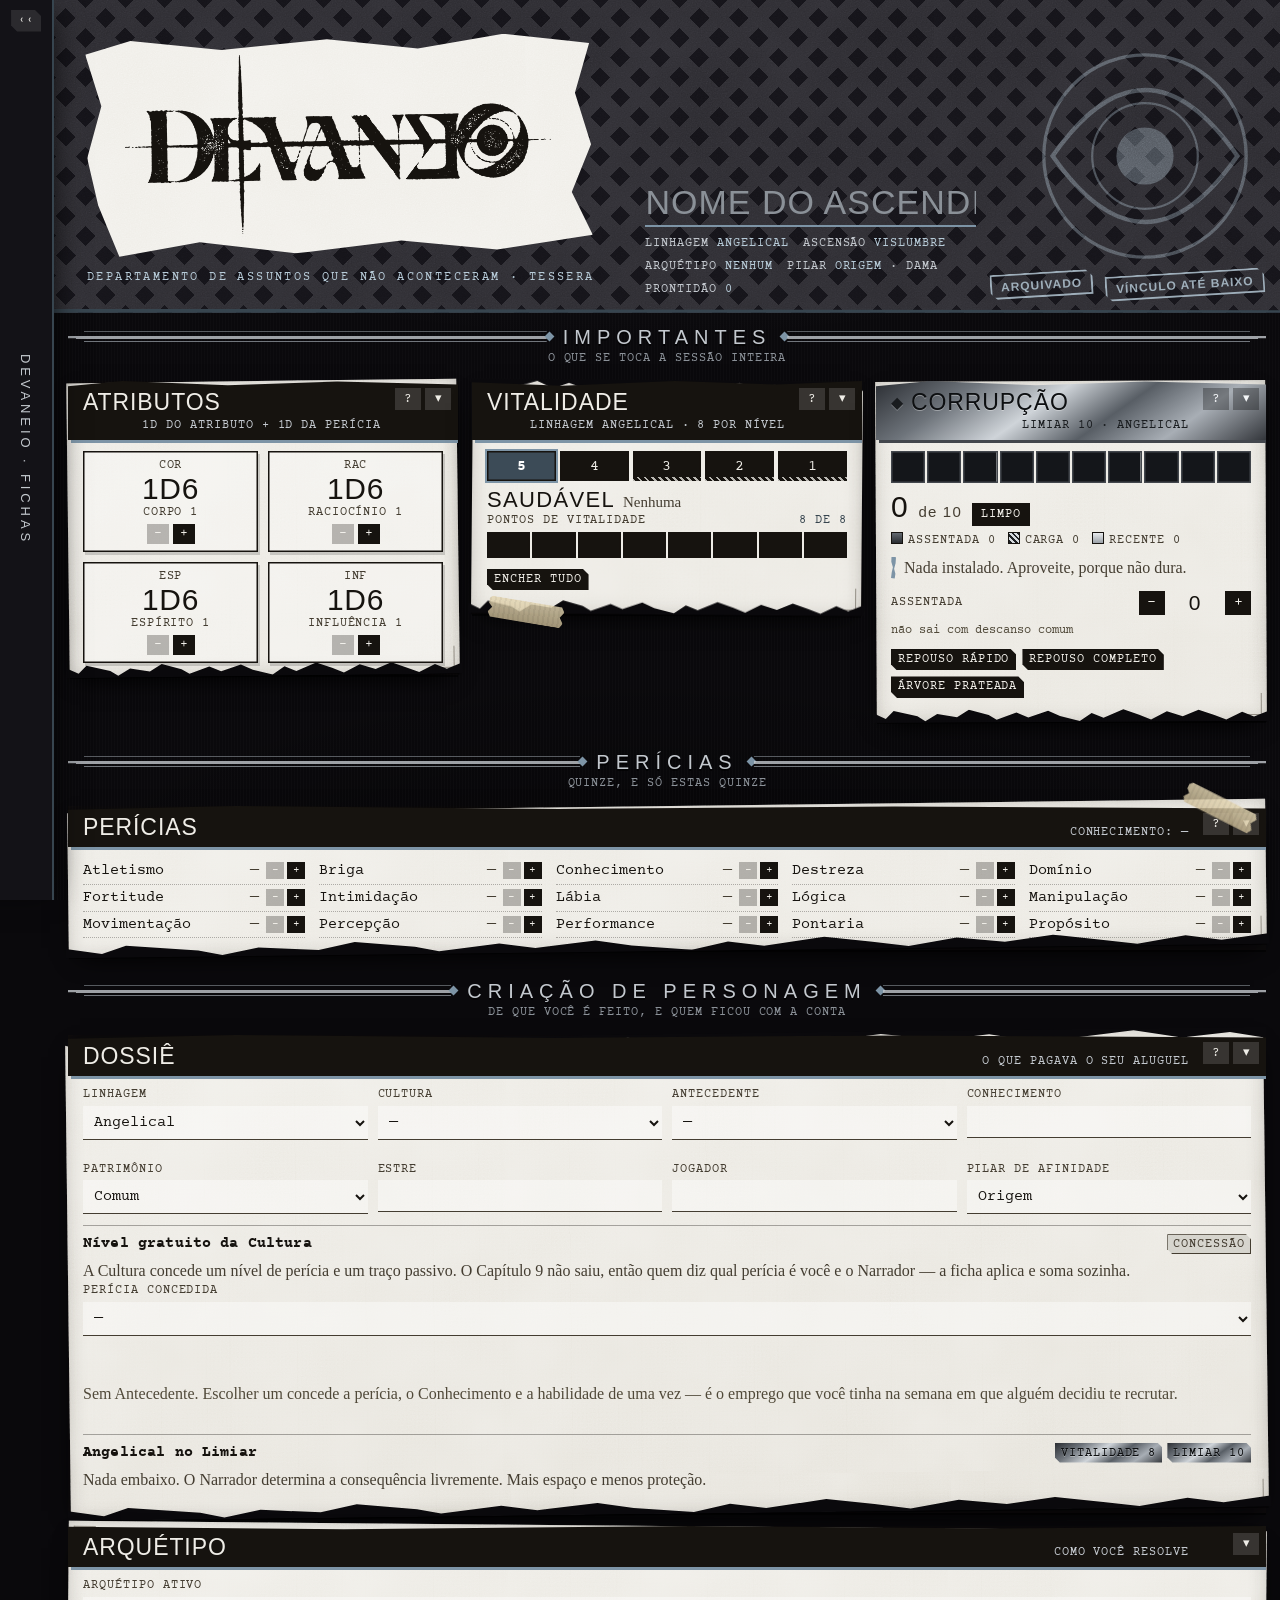
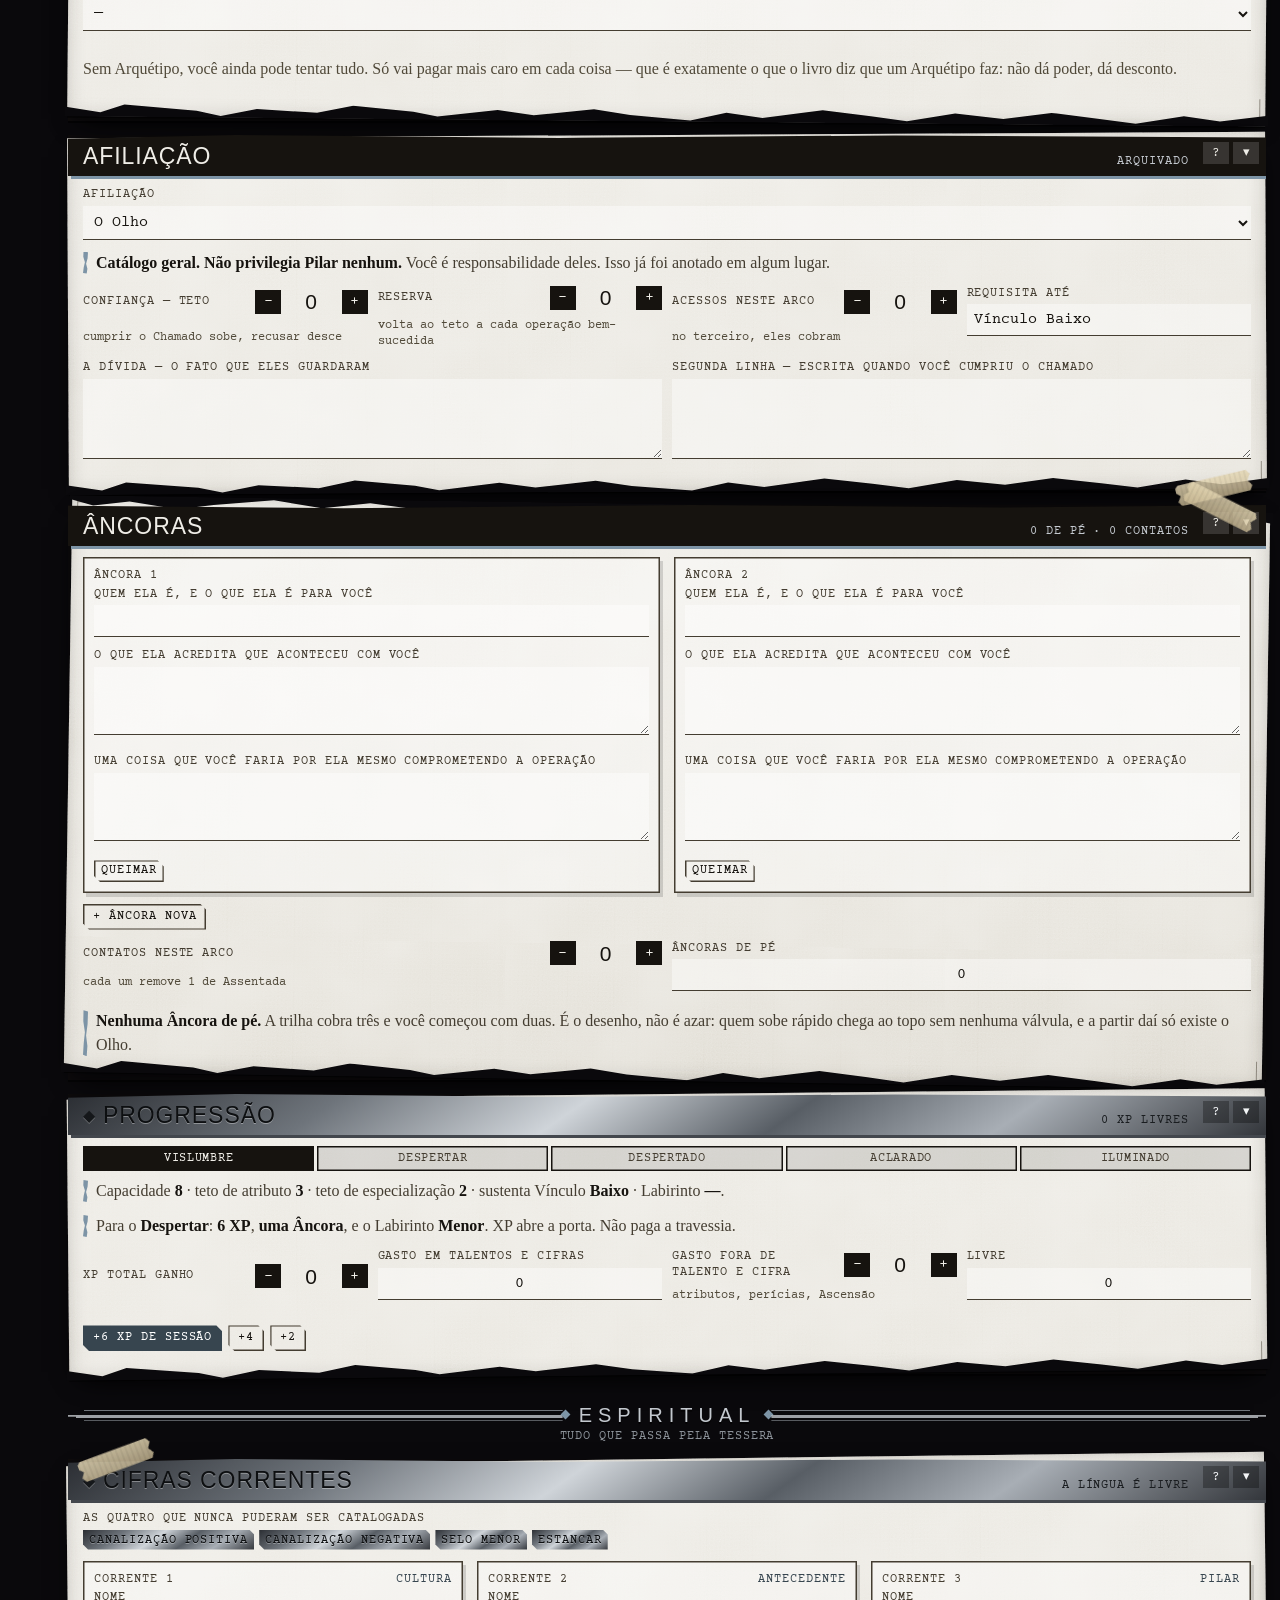
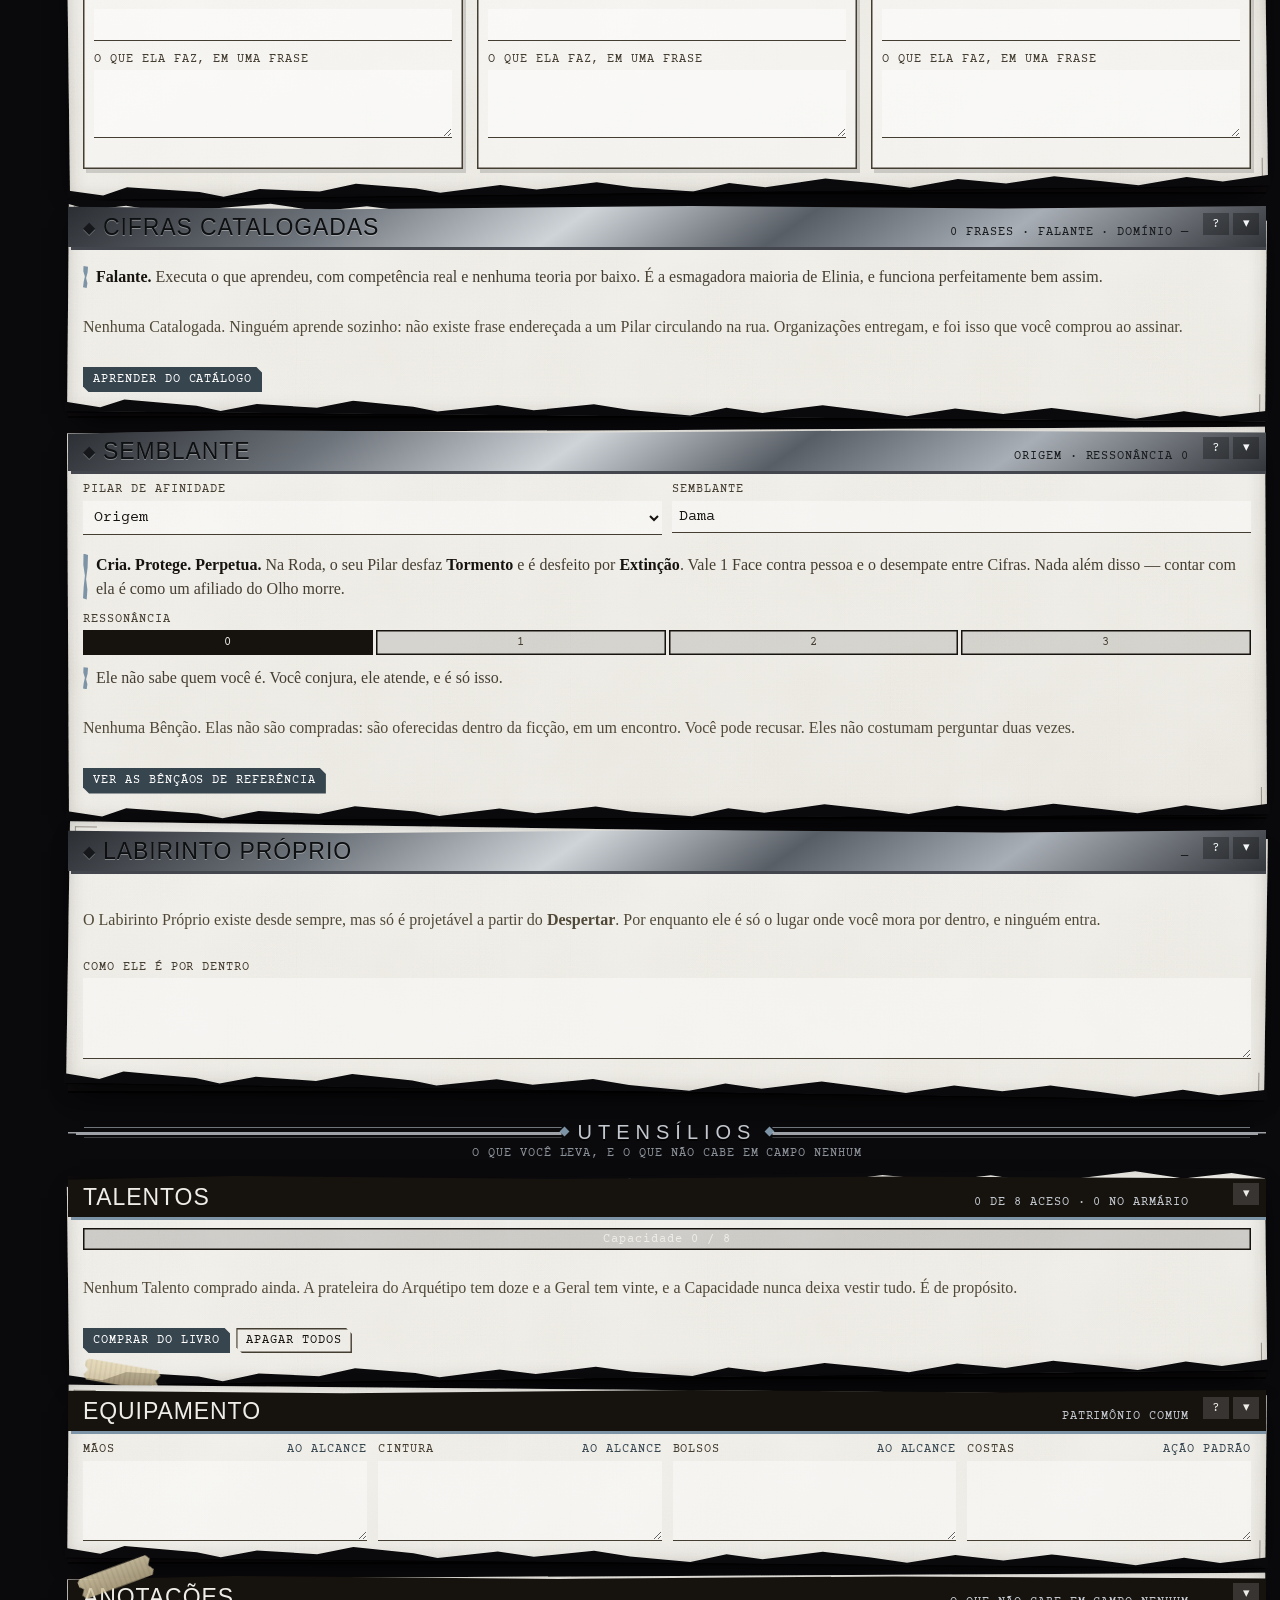
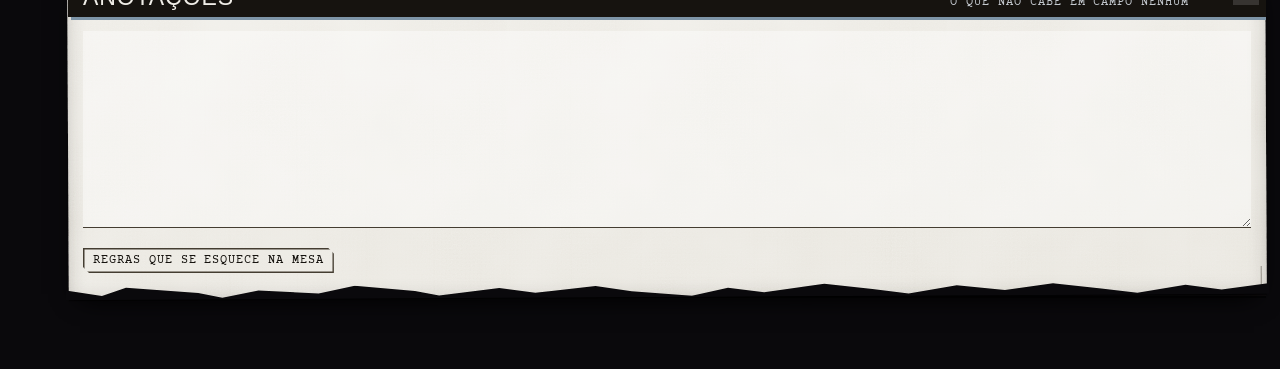
==== commit 508b9cd7: "A explicação sai de cima da mesa e passa a morar atrás de um "?" Vinte e uma marginálias saíram dos " ====
--- a/index.html
+++ b/index.html
@@ -512,7 +512,7 @@
 .painel__topo{
   position: relative;
   display: flex; align-items: baseline; gap: 3px 12px; flex-wrap: wrap;
-  padding: 9px calc(var(--pad) + 30px) 7px var(--pad);
+  padding: 9px calc(var(--pad) + 62px) 7px var(--pad);
   background: var(--tinta);
   color: var(--papel);
   clip-path: polygon(0 9%, 14% 0, 41% 7%, 69% 1%, 100% 6%, 100% 600%, 0 600%);
@@ -546,14 +546,40 @@
    este personagem não usa ou o jogador já sabe de cor — e o estado é da
    ficha, não do aparelho, porque um Bastião e um Arquivista desligam
    coisas diferentes. */
-.painel__olho{
+.painel__botoes{
   position: absolute; right: 7px; top: 7px;
+  display: flex; gap: 4px;
+}
+.painel__olho,
+.painel__ajuda{
   width: 26px; height: 22px; padding: 0; border: 0; cursor: pointer;
   background: rgba(255,255,255,.14); color: var(--papel);
   font: 400 13px/1 var(--mono);
 }
-.painel__olho:hover{ background: var(--casa); color: #fff; }
-.painel--prata .painel__olho{ background: rgba(0,0,0,.3); color: var(--prata-3); }
+.painel__olho:hover,
+.painel__ajuda:hover{ background: var(--casa); color: #fff; }
+.painel__ajuda[aria-expanded="true"]{ background: var(--casa); color: #fff; }
+.painel--prata .painel__olho,
+.painel--prata .painel__ajuda{ background: rgba(0,0,0,.3); color: var(--prata-3); }
+
+/* A explicação sai de cima da mesa e fica atrás do "?". Quando abre, ela é
+   nota de rodapé colada no alto do painel: fundo próprio, para ninguém
+   confundir o que é regra deste personagem com o que é regra do livro. */
+.ajuda{
+  position: relative; z-index: 2;
+  margin: 0 var(--pad);
+  padding: var(--pad-2) var(--pad);
+  background: rgba(22,19,15,.07);
+  box-shadow: inset 0 0 0 1.5px var(--casa-esc);
+  clip-path: polygon(0 0, calc(100% - 9px) 0, 100% 9px, 100% 100%, 9px 100%, 0 calc(100% - 9px));
+}
+.ajuda__linha{
+  margin: 0 0 7px;
+  font: 400 var(--fs)/1.5 var(--leitura);
+  color: var(--tinta-2);
+}
+.ajuda__linha:last-child{ margin-bottom: 0; }
+.ajuda__linha b{ color: var(--tinta); }
 .painel[data-recolhido="1"] .painel__corpo{ display: none; }
 .painel[data-recolhido="1"]{ padding-bottom: 9px; }
 .painel[data-recolhido="1"] .painel__nome{ opacity: .72; }
@@ -1191,8 +1217,11 @@
 [data-casa="Mysteria"] .medidor--papel .medidor__casa[data-tipo="cheio"],
 [data-casa="Mysteria"] .trilha__passo[data-atual="1"]{ background: #2aa462; color: #04140a; }
 /* o botão de recolher precisa existir contra tela preta */
-[data-casa="Mysteria"] .painel__olho{ background: rgba(62,220,134,.18); color: var(--tinta); }
-[data-casa="Mysteria"] .painel__olho:hover{ background: var(--casa); color: #04140a; }
+[data-casa="Mysteria"] .painel__olho,
+[data-casa="Mysteria"] .painel__ajuda{ background: rgba(62,220,134,.18); color: var(--tinta); }
+[data-casa="Mysteria"] .painel__olho:hover,
+[data-casa="Mysteria"] .painel__ajuda:hover,
+[data-casa="Mysteria"] .painel__ajuda[aria-expanded="true"]{ background: var(--casa); color: #04140a; }
 [data-casa="Mysteria"] .corr__estado{ background: #0d3f24; color: #8ef8bb; }
 [data-casa="Mysteria"] .tag{ box-shadow: inset 0 0 0 1px var(--tinta-2); color: var(--tinta-2); background: rgba(62,220,134,.06); }
 
@@ -1394,6 +1423,7 @@
       <div class="gaveta__rot">Arranjo</div>
       <button class="bt" id="btArranjo" type="button">Arranjo: normal</button>
       <button class="bt" id="btAbreTudo" type="button">Abrir todos os blocos</button>
+      <button class="bt" id="btAjudas" type="button">Mostrar as explicações</button>
     </div>
 
     <div class="gaveta__grupo">
@@ -2042,10 +2072,19 @@
   .normalize("NFD").replace(/[̀-ͯ]/g, "")
   .replace(/[^a-z0-9]+/g, "-").replace(/^-|-$/g, "");
 
+/* A explicação fica atrás de um "?", não em cima da mesa. O jogador precisa
+   dela duas vezes e depois nunca mais, e enquanto isso ela ocupa metade de
+   cada painel. Aberta ou fechada é estado de sessão e não da ficha: é leitura
+   de agora, não configuração do personagem — e por isso sobrevive ao
+   redesenho, mas não a recarregar a página. */
+const ajudasAbertas = new Set();
+
 function painel(titulo, nota, corpo, op) {
   const o = op || {};
   const chave = chaveDe(titulo);
   const recolhido = (fichaAtiva() || {}).recolhidos && fichaAtiva().recolhidos.includes(chave);
+  const temAjuda = Array.isArray(o.ajuda) && o.ajuda.filter(Boolean).length > 0;
+  const aberta = temAjuda && ajudasAbertas.has(chave);
   recorte++;
   const topoRasgado = recorte % 3 === 2;
   /* fita onde a colagem pede: não em todo painel, senão vira padrão */
@@ -2063,10 +2102,17 @@
     (fita && !recolhido ? `<span class="fita fita--${fita} naoimprime" aria-hidden="true"></span>` : "") +
     `<div class="painel__topo"><h3 class="painel__nome" title="${esc(titulo)}">${esc(titulo)}</h3>` +
     (nota ? `<span class="painel__nota" title="${esc(nota)}">${esc(nota)}</span>` : "") +
-    `<button class="painel__olho naoimprime" type="button" data-acao="recolhe" data-chave="${chave}"` +
-    ` aria-expanded="${recolhido ? "false" : "true"}"` +
-    ` title="${recolhido ? "Abrir" : "Recolher"} ${esc(titulo)}">${recolhido ? "▸" : "▾"}</button>` +
-    `</div><div class="painel__corpo">${corpo}</div></section>`;
+    `<span class="painel__botoes naoimprime">` +
+      (temAjuda ? `<button class="painel__ajuda" type="button" data-acao="ajuda" data-chave="${chave}"` +
+        ` aria-expanded="${aberta}" title="${aberta ? "Fechar" : "Abrir"} a explicação de ${esc(titulo)}">?</button>` : "") +
+      `<button class="painel__olho" type="button" data-acao="recolhe" data-chave="${chave}"` +
+      ` aria-expanded="${recolhido ? "false" : "true"}"` +
+      ` title="${recolhido ? "Abrir" : "Recolher"} ${esc(titulo)}">${recolhido ? "▸" : "▾"}</button>` +
+    `</span></div>` +
+    (temAjuda && aberta
+      ? `<div class="ajuda naoimprime">` + o.ajuda.filter(Boolean).map(t => `<p class="ajuda__linha">${t}</p>`).join("") + `</div>`
+      : "") +
+    `<div class="painel__corpo">${corpo}</div></section>`;
 }
 
 /* -------------------------------------------------------------- 7. a capa */
@@ -2123,10 +2169,12 @@
         `<button class="passo" type="button" data-acao="atr" data-alvo="${a.chave}" data-d="1"${v >= teto ? " disabled" : ""} aria-label="Subir ${esc(a.rot)}">+</button>` +
       `</div></div>`;
   }).join("") + `</div>` +
-  `<p class="margem">Teto de <b>${teto}</b> no ${esc(f.ascensao)}. O D20 só existe no Iluminado, e quem chega lá não é mais exatamente uma pessoa.</p>`;
+  ``;
   const acima = ATRIBUTOS.filter(x => f.attrs[x.chave] > teto);
   if (acima.length) corpo += `<p class="margem"><b>Acima do teto:</b> ${esc(acima.map(x => x.rot).join(", "))}. A ficha não confisca nada — mas no ${esc(f.ascensao)} esse dado não deveria estar na mesa.</p>`;
-  return painel("Atributos", "1D do Atributo + 1D da Perícia", corpo);
+  return painel("Atributos", "1D do Atributo + 1D da Perícia", corpo, { ajuda: [
+    `Teto de <b>${teto}</b> no ${esc(f.ascensao)}. O D20 só existe no Iluminado, e quem chega lá não é mais exatamente uma pessoa.`,
+  ] });
 }
 
 function faixaVitalidade(f) {
@@ -2144,11 +2192,12 @@
     `<div class="slot__rot"><span>Pontos de Vitalidade</span><b>${vitPontosDe(f)} de ${max}</b></div>` +
     medidor("vitPts", max, i => i <= vitPontosDe(f) ? "cheio" : "vazio", { classe: "medidor--papel", rot: "Ponto de Vitalidade" }) +
     `<div class="linha-bts naoimprime"><button class="bt bt--fino" type="button" data-acao="vitCheia">encher tudo</button></div>` +
-    `<p class="margem">Zerou os pontos, cai um nível e a reserva volta ao máximo. Chegou ao <b>0</b>, acabou — e não é o tipo de coisa que repouso conserta.</p>` +
     (f.vitNivel === 2 ? `<p class="margem"><b>Este é o degrau que mata gente.</b> A Face você aguenta. Não poder reagir significa que o próximo golpe entra inteiro, e o combate deste jogo não perdoa golpe que entra inteiro.</p>` : "") +
     (f.vitNivel === 1 ? `<p class="margem"><b>Inconsciente.</b> Alguém vai ter que te carregar, e quem te carrega não está atirando.</p>` : "") +
     (f.vitNivel === 0 ? `<p class="margem"><b>Fora da mesa.</b> Foi bom enquanto durou. Guarde a ficha: o Narrador tem permissão de trazer essa pessoa de volta na frente de quem sobrou, e nada disso é ressurreição.</p>` : "");
-  return painel("Vitalidade", `Linhagem ${f.linhagem} · ${max} por nível`, corpo);
+  return painel("Vitalidade", `Linhagem ${f.linhagem} · ${max} por nível`, corpo, { ajuda: [
+    `Zerou os pontos, cai um nível e a reserva volta ao máximo. Chegou ao <b>0</b>, acabou — e não é o tipo de coisa que repouso conserta.`,
+  ] });
 }
 
 function faixaCorrupcao(f) {
@@ -2179,8 +2228,10 @@
       `<button class="bt bt--fino" type="button" data-acao="repousoCompleto">Repouso completo</button>` +
       `<button class="bt bt--fino" type="button" data-acao="repousoArvore">Árvore Prateada</button>` +
     `</div>` +
-    `<p class="margem">Alma não é combustível, é acúmulo. Você não gasta: você desloca, e ela fica onde parou.</p>`;
-  return painel("Corrupção", `Limiar ${l} · ${f.linhagem}`, corpo, { prata: true });
+    ``;
+  return painel("Corrupção", `Limiar ${l} · ${f.linhagem}`, corpo, { prata: true, ajuda: [
+    `Alma não é combustível, é acúmulo. Você não gasta: você desloca, e ela fica onde parou.`,
+  ] });
 }
 
 function faixaPericias(f) {
@@ -2201,12 +2252,13 @@
         `</span></div>`;
     }).join("")
   ).join("") + `</div>` +
-  `<p class="margem">Perícia sem Especialização funciona com o atributo sozinho. A diferença entre tentar e saber fazer é real, e é exatamente um dado. Teto <b>${teto}</b> agora; nenhuma perícia chega ao D20, nunca.</p>` +
   (TODAS_PERICIAS.some(p => f.pericias[p] > teto)
     ? `<p class="margem"><b>Acima do teto:</b> ${esc(TODAS_PERICIAS.filter(p => f.pericias[p] > teto).join(", "))}.</p>` : "") +
   (pontosLivres(f)
     ? `<p class="margem"><b>${pontosLivres(f)} ponto${pontosLivres(f) > 1 ? "s" : ""} livre${pontosLivres(f) > 1 ? "s" : ""}.</b> Um nível gratuito caiu em perícia que você já treinou. O livro é explícito: ele não se perde e não fura o teto — vira ponto livre, e você realoca onde quiser.</p>` : "");
-  return painel("Perícias", `Conhecimento: ${f.conhecimento || "—"}`, corpo);
+  return painel("Perícias", `Conhecimento: ${f.conhecimento || "—"}`, corpo, { ajuda: [
+    `Perícia sem Especialização funciona com o atributo sozinho. A diferença entre tentar e saber fazer é real, e é exatamente um dado. Teto <b>${teto}</b> agora; nenhuma perícia chega ao D20, nunca.`,
+  ] });
 }
 
 
@@ -2254,8 +2306,10 @@
       `<span class="tag tag--prata">Limiar ${LINHAGENS[f.linhagem].limiar}</span></span></div>` +
       `<p class="item__texto">${esc(lin.traco)}</p></div>` +
 
-    `<p class="margem">O Antecedente não muda nunca. É a única coisa na ficha que registra que existiu uma pessoa antes do operador, junto com as Âncoras.</p>`;
-  return painel("Dossiê", "o que pagava o seu aluguel", corpo);
+    ``;
+  return painel("Dossiê", "o que pagava o seu aluguel", corpo, { ajuda: [
+    `O Antecedente não muda nunca. É a única coisa na ficha que registra que existiu uma pessoa antes do operador, junto com as Âncoras.`,
+  ] });
 }
 
 function painelArquetipo(f) {
@@ -2298,11 +2352,13 @@
         `<button class="bt bt--fino${marcas[i] === k ? " bt--casa" : " bt--fantasma"}" type="button" data-acao="marca" data-i="${i}" data-tipo="${k}" title="${esc(MARCAS[k].nota)}">${esc(MARCAS[k].rot)}</button>`
       ).join("") + `</div>`;
     }
-    corpo += `</div><p class="margem">As Marcas pertencem a este Arquétipo. Trocar de jeito de resolver devolve o corpo ao que a Linhagem determinou. Um corpo se desacostuma.</p>`;
+    corpo += `</div>`;
   }
 
   corpo += `<div class="linha-bts naoimprime"><button class="bt bt--casa" type="button" data-acao="abreComp" data-aba="talentos" data-filtro="${esc(a.nome)}">Ver a prateleira do ${esc(a.nome)}</button></div>`;
-  return painel("Arquétipo", a.nome + " · Grau " + nivel, corpo);
+  return painel("Arquétipo", a.nome + " · Grau " + nivel, corpo, { ajuda: [
+    `As Marcas pertencem a este Arquétipo. Trocar de jeito de resolver devolve o corpo ao que a Linhagem determinou. Um corpo se desacostuma.`,
+  ] });
 }
 
 function painelTalentos(f) {
@@ -2350,7 +2406,6 @@
 
 function painelCorrentes(f) {
   const corpo =
-    `<p class="margem">Não se endereçam a Pilar nenhum, então não há a quem pedir licença. Sem teste, sem Vínculo, sem Corrupção. Nenhuma serve para machucar alguém — não por proibição, é o que elas <b>são</b>.</p>` +
     `<div class="campo"><span class="campo__rot">As quatro que nunca puderam ser catalogadas</span>` +
       `<div class="item__tags" style="margin:0">` + CORRENTES_UNIVERSAIS.map(c => `<span class="tag tag--prata">${esc(c)}</span>`).join("") + `</div></div>` +
     `<div class="cartoes">` + f.correntes.map((c, i) =>
@@ -2358,8 +2413,11 @@
       campo("Nome", `correntes.${i}.nome`, c.nome) +
       area("O que ela faz, em uma frase", `correntes.${i}.efeito`, c.efeito, 2) +
       `</div>`).join("") + `</div>` +
-    `<p class="margem">Isso não é privilégio seu: todo mundo em Elinia tem as suas. O padeiro de Alta Velana usa três antes das nove da manhã e não acha aquilo notável.</p>`;
-  return painel("Cifras Correntes", "a língua é livre", corpo, { prata: true });
+    ``;
+  return painel("Cifras Correntes", "a língua é livre", corpo, { prata: true, ajuda: [
+    `Não se endereçam a Pilar nenhum, então não há a quem pedir licença. Sem teste, sem Vínculo, sem Corrupção. Nenhuma serve para machucar alguém — não por proibição, é o que elas <b>são</b>.`,
+    `Isso não é privilégio seu: todo mundo em Elinia tem as suas. O padeiro de Alta Velana usa três antes das nove da manhã e não acha aquilo notável.`,
+  ] });
 }
 
 function painelCifras(f) {
@@ -2371,9 +2429,8 @@
 
   const alf = alfabetizacaoDe(f);
   let corpo =
-    `<p class="margem">Dois portões, e os dois precisam estar abertos. A <b>Ascensão</b> mede o que cabe em você: hoje, até Vínculo <b>${esc(est.vinculo)}</b>. A <b>Confiança</b> mede o que entregam: 0 requisita Baixo, 2 requisita Médio, 4 requisita Alto.</p>` +
     `<p class="margem"><b>${esc(alf.nome)}.</b> ${esc(alf.nota)}</p>` +
-    (f.cultura ? `<p class="margem">Seu dialeto é o de <b>${esc(f.cultura)}</b>. Replicar Cifra sinalizada em outro custa 1 Face, e a penalidade some depois de uma cena inteira de convivência. Não é dificuldade técnica. É sotaque.</p>` : "");
+    (f.cultura ? `` : "");
 
   if (!lista.length) {
     corpo += `<p class="vazio">Nenhuma Catalogada. Ninguém aprende sozinho: não existe frase endereçada a um Pilar circulando na rua. Organizações entregam, e foi isso que você comprou ao assinar.</p>`;
@@ -2399,8 +2456,12 @@
 
   corpo += `<div class="linha-bts naoimprime">` +
     `<button class="bt bt--casa" type="button" data-acao="abreComp" data-aba="cifras">Aprender do catálogo</button></div>` +
-    `<p class="margem">A Cifra sempre acontece. O teste de Domínio não decide se funcionou: decide quanta alma fica presa em você depois.</p>`;
-  return painel("Cifras Catalogadas", `${f.cifras.length} frases · ${alf.nome} · Domínio ${DADO_PERICIA[f.pericias["Domínio"]]}`, corpo, { prata: true });
+    ``;
+  return painel("Cifras Catalogadas", `${f.cifras.length} frases · ${alf.nome} · Domínio ${DADO_PERICIA[f.pericias["Domínio"]]}`, corpo, { prata: true, ajuda: [
+    `Dois portões, e os dois precisam estar abertos. A <b>Ascensão</b> mede o que cabe em você: hoje, até Vínculo <b>${esc(est.vinculo)}</b>. A <b>Confiança</b> mede o que entregam: 0 requisita Baixo, 2 requisita Médio, 4 requisita Alto.`,
+    `Seu dialeto é o de <b>${esc(f.cultura)}</b>. Replicar Cifra sinalizada em outro custa 1 Face, e a penalidade some depois de uma cena inteira de convivência. Não é dificuldade técnica. É sotaque.`,
+    `A Cifra sempre acontece. O teste de Domínio não decide se funcionou: decide quanta alma fica presa em você depois.`,
+  ] });
 }
 
 function painelLabirinto(f) {
@@ -2431,16 +2492,17 @@
         const t = DADOS.tracos.pessoais.find(x => x.nome === n);
         return t ? `<li class="item"><div class="item__topo"><b class="item__nome">${esc(t.nome)}</b></div><p class="item__texto">${esc(t.efeito)}</p></li>` : "";
       }).join("") + `</ul>` : "") +
-      `<p class="margem">Traços valem para todo mundo dentro do raio, <b>inclusive para você</b>. O Labirinto não sabe quem é o dono. E escolher é para sempre: ninguém redecora a própria cabeça duas vezes.</p>`;
+      ``;
   }
   corpo += area("Como ele é por dentro", "labNota", f.labNota, 3);
-  return painel("Labirinto Próprio", est.labirinto, corpo, { prata: true });
+  return painel("Labirinto Próprio", est.labirinto, corpo, { prata: true, ajuda: [
+    `Traços valem para todo mundo dentro do raio, <b>inclusive para você</b>. O Labirinto não sabe quem é o dono. E escolher é para sempre: ninguém redecora a própria cabeça duas vezes.`,
+  ] });
 }
 
 function painelAncoras(f) {
   const vivas = f.ancoras.filter(a => !a.queimada && a.nome).length;
   let corpo =
-    `<p class="margem">Ascender não apagou a sua vida anterior. Apagou o seu direito de tê-la. Quase todo mundo assina. Quase ninguém cumpre.</p>` +
     `<div class="cartoes">` + f.ancoras.map((a, i) =>
       `<div class="ancora" data-queimada="${a.queimada ? 1 : 0}">` +
         `<div class="slot__rot"><span>Âncora ${i + 1}</span>${a.queimada ? `<b>queimada</b>` : ""}</div>` +
@@ -2457,10 +2519,13 @@
       contador("Contatos neste arco", "contatos", f.contatos, 0, 9, "cada um remove 1 de Assentada") +
       `<label class="campo"><span class="campo__rot">Âncoras de pé</span><input class="ent ent--num" value="${vivas}" disabled></label>` +
     `</div>` +
-    `<p class="margem">Cada Contato remove <b>1 de Assentada</b> e é a única forma de fazer isso fora de um Local Seguro. No <b>terceiro</b> dentro de um arco, eles percebem — e registros viram Dívida.</p>`;
+    ``;
   if (f.contatos >= 3) corpo += `<p class="margem"><b>Terceiro Contato neste arco.</b> Eles perceberam. Raramente vira punição — vira registro, e registro tem um jeito antipático de virar Dívida mais tarde.</p>`;
   if (vivas < 1) corpo += `<p class="margem"><b>Nenhuma Âncora de pé.</b> A trilha cobra três e você começou com duas. É o desenho, não é azar: quem sobe rápido chega ao topo sem nenhuma válvula, e a partir daí só existe o Olho.</p>`;
-  return painel("Âncoras", `${vivas} de pé · ${f.contatos} contato${f.contatos === 1 ? "" : "s"}`, corpo, { fita: "ne" });
+  return painel("Âncoras", `${vivas} de pé · ${f.contatos} contato${f.contatos === 1 ? "" : "s"}`, corpo, { fita: "ne", ajuda: [
+    `Ascender não apagou a sua vida anterior. Apagou o seu direito de tê-la. Quase todo mundo assina. Quase ninguém cumpre.`,
+    `Cada Contato remove <b>1 de Assentada</b> e é a única forma de fazer isso fora de um Local Seguro. No <b>terceiro</b> dentro de um arco, eles percebem — e registros viram Dívida.`,
+  ] });
 }
 
 function painelAfiliacao(f) {
@@ -2473,7 +2538,7 @@
   if (avulso) {
     corpo +=
       area("Indicação — nomes, e quantas vezes cada um ainda serve", "indicacoes", f.indicacoes, 4) +
-      `<p class="margem">Sem Confiança, sem catálogo, sem base e sem Dívida. Nenhum Chamado, nunca, e nenhuma segunda linha escrita por alguém que você não conhece. Sobe um nível de Patrimônio e o equipamento é seu de verdade.</p>`;
+      ``;
   } else {
     corpo +=
       `<div class="grade grade--2">` +
@@ -2482,15 +2547,18 @@
         contador("Acessos neste arco", "acessos", f.acessos, 0, 9, "no terceiro, eles cobram") +
         `<label class="campo"><span class="campo__rot">Requisita até</span><input class="ent" value="${f.confiancaTeto >= 4 ? "Vínculo Alto" : f.confiancaTeto >= 2 ? "Vínculo Médio" : "Vínculo Baixo"}" disabled></label>` +
       `</div>` +
-      `<p class="margem">Confiança não é nível, é crédito. Um operador de teto alto com a reserva vazia tem menos poder de fogo que um novato com a reserva cheia.</p>` +
       `<div class="grade grade--2">` +
         area("A Dívida — o fato que eles guardaram", "divida", f.divida, 3) +
         area("Segunda linha — escrita quando você cumpriu o Chamado", "dividaSegunda", f.dividaSegunda, 3) +
       `</div>` +
-      `<p class="margem">Cumprir sobe o teto em 1 e faz a Dívida crescer. Recusar gasta a Dívida: o teto desce, você perde Acesso pelo resto do arco, e uma Âncora sua entra na mira.</p>`;
+      ``;
     if (f.acessos >= 3) corpo += `<p class="margem"><b>Terceiro Acesso.</b> Eles cobram. Não costuma ser punição — costuma ser um registro, e registros viram Dívida.</p>`;
   }
-  return painel("Afiliação", casa.carimbo, corpo);
+  return painel("Afiliação", casa.carimbo, corpo, { ajuda: [
+    `Sem Confiança, sem catálogo, sem base e sem Dívida. Nenhum Chamado, nunca, e nenhuma segunda linha escrita por alguém que você não conhece. Sobe um nível de Patrimônio e o equipamento é seu de verdade.`,
+    `Confiança não é nível, é crédito. Um operador de teto alto com a reserva vazia tem menos poder de fogo que um novato com a reserva cheia.`,
+    `Cumprir sobe o teto em 1 e faz a Dívida crescer. Recusar gasta a Dívida: o teto desce, você perde Acesso pelo resto do arco, e uma Âncora sua entra na mira.`,
+  ] });
 }
 
 function painelSemblante(f) {
@@ -2511,7 +2579,6 @@
       ).join("") + `</div></div>` +
     `<p class="margem">${esc(marcos[f.ressonancia])}</p>` +
     (f.ressonancia >= 3 ? `<p class="margem">Vale lembrar que um Semblante que repara em alguém e depois vê essa pessoa virar outra coisa não fica com raiva. Fica sem interesse, que é pior.</p>` : "") +
-    `<p class="margem">O jogador nunca vê este número: o Narrador anota. Está aqui porque alguém precisa anotar, e porque Ressonância decide o que você <b>consegue</b> aprender, enquanto a Afiliação decide o que alguém <b>te oferece</b>.</p>` +
     (f.bencaos.length
       ? `<ul class="itens itens--colunas">` + f.bencaos.map((b, i) =>
           `<li class="item"><div class="item__topo"><b class="item__nome">${esc(b.nome)}</b>` +
@@ -2521,7 +2588,9 @@
         ).join("") + `</ul>`
       : `<p class="vazio">Nenhuma Bênção. Elas não são compradas: são oferecidas dentro da ficção, em um encontro. Você pode recusar. Eles não costumam perguntar duas vezes.</p>`) +
     `<div class="linha-bts naoimprime"><button class="bt bt--casa" type="button" data-acao="abreComp" data-aba="bencaos">Ver as Bênçãos de referência</button></div>`;
-  return painel("Semblante", `${f.pilar} · Ressonância ${f.ressonancia}`, corpo, { prata: true });
+  return painel("Semblante", `${f.pilar} · Ressonância ${f.ressonancia}`, corpo, { prata: true, ajuda: [
+    `O jogador nunca vê este número: o Narrador anota. Está aqui porque alguém precisa anotar, e porque Ressonância decide o que você <b>consegue</b> aprender, enquanto a Afiliação decide o que alguém <b>te oferece</b>.`,
+  ] });
 }
 
 function painelEquipamento(f) {
@@ -2530,9 +2599,11 @@
       `<div><div class="slot__rot"><span>${esc(s.rot)}</span><b title="${esc(s.longa || s.nota)}">${esc(s.nota)}</b></div>` +
       `<textarea class="ent" rows="3" data-campo="equip.${s.chave}">${esc(f.equip[s.chave])}</textarea></div>`
     ).join("") + `</div>` +
-    `<p class="margem">A distribuição é decidida <b>antes</b> da operação, não durante. O que estiver nas Costas exige uma Ação Padrão para sacar, e uma Ação Padrão em combate é a coisa mais cara que existe.</p>` +
-    `<p class="margem">Zona de Distorção alta tira até <b>2 Faces</b> de qualquer coisa com circuito: arma de fogo, rádio, lanterna, mira, veículo. É por isso que um operador experiente leva a lâmina. A lâmina nunca hesitou.</p>`;
-  return painel("Equipamento", `Patrimônio ${f.patrimonio}`, corpo);
+    ``;
+  return painel("Equipamento", `Patrimônio ${f.patrimonio}`, corpo, { ajuda: [
+    `A distribuição é decidida <b>antes</b> da operação, não durante. O que estiver nas Costas exige uma Ação Padrão para sacar, e uma Ação Padrão em combate é a coisa mais cara que existe.`,
+    `Zona de Distorção alta tira até <b>2 Faces</b> de qualquer coisa com circuito: arma de fogo, rádio, lanterna, mira, veículo. É por isso que um operador experiente leva a lâmina. A lâmina nunca hesitou.`,
+  ] });
 }
 
 function painelProgressao(f) {
@@ -2560,8 +2631,10 @@
       `<button class="bt bt--fantasma" type="button" data-acao="sessao" data-xp="4">+4</button>` +
       `<button class="bt bt--fantasma" type="button" data-acao="sessao" data-xp="2">+2</button>` +
     `</div>` +
-    `<p class="margem">Terminar a sessão dá 4. Resolver ou avançar um ponto narrativo, 2. Decisão significativa com consequência real, 2. O XP entra também no contador do Arquétipo aceso, porque é ali que o Grau mora. Não existe XP por derrotar inimigo: combate não é onde o progresso acontece, é onde ele cobra.</p>`;
-  return painel("Progressão", `${livre} XP livre${livre === 1 ? "" : "s"}`, corpo, { prata: true });
+    ``;
+  return painel("Progressão", `${livre} XP livre${livre === 1 ? "" : "s"}`, corpo, { prata: true, ajuda: [
+    `Terminar a sessão dá 4. Resolver ou avançar um ponto narrativo, 2. Decisão significativa com consequência real, 2. O XP entra também no contador do Arquétipo aceso, porque é ali que o Grau mora. Não existe XP por derrotar inimigo: combate não é onde o progresso acontece, é onde ele cobra.`,
+  ] });
 }
 
 const painelNota = (t, n, c) => painel(t, n, c, { fita: "no" });
@@ -2999,6 +3072,10 @@
     avisa("Aceita. Bênção não custa XP, não ocupa Capacidade — e pode ser retirada.");
   },
 
+  ajuda(f, d) {
+    if (ajudasAbertas.has(d.chave)) ajudasAbertas.delete(d.chave);
+    else ajudasAbertas.add(d.chave);
+  },
   recolhe(f, d) {
     const i = f.recolhidos.indexOf(d.chave);
     if (i >= 0) f.recolhidos.splice(i, 1); else f.recolhidos.push(d.chave);
@@ -3141,6 +3218,15 @@
     avisa("Ficha nova. Comece pela Linhagem: ela responde as duas perguntas que nada mais responde.");
   };
   $("#btDuplica").onclick = () => comFicha(f => ACOES.duplica(f));
+  $("#btAjudas").onclick = () => {
+    const chaves = $$("[data-acao='ajuda']").map(b => b.dataset.chave);
+    const abrir = chaves.some(k => !ajudasAbertas.has(k));
+    chaves.forEach(k => abrir ? ajudasAbertas.add(k) : ajudasAbertas.delete(k));
+    desenha();
+    avisa(abrir
+      ? "Explicações à vista. O ? de cada tarja abre e fecha a dele."
+      : "Explicações recolhidas.");
+  };
   $("#btAbreTudo").onclick = () => comFicha(f => {
     if (!f.recolhidos.length) { avisa("Nenhum bloco recolhido. O ▾ na tarja de cada um recolhe."); return; }
     f.recolhidos = [];
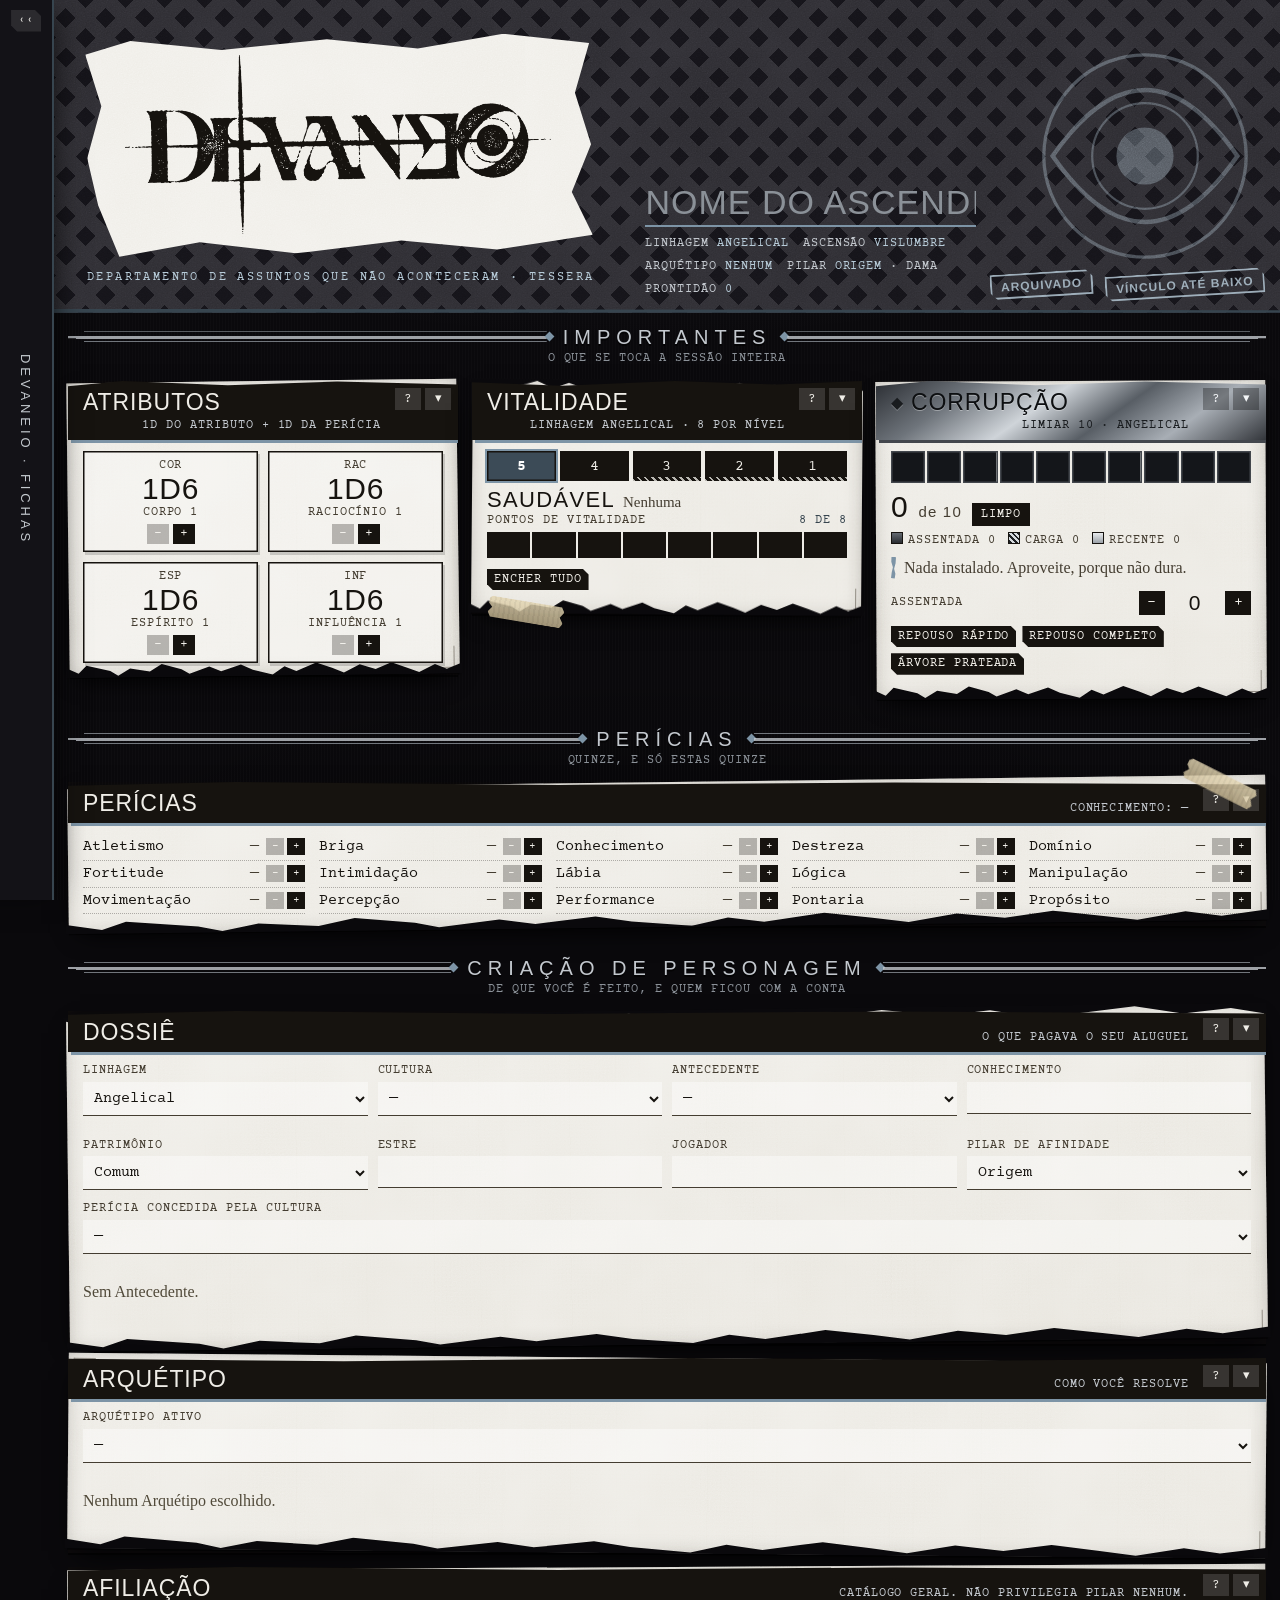
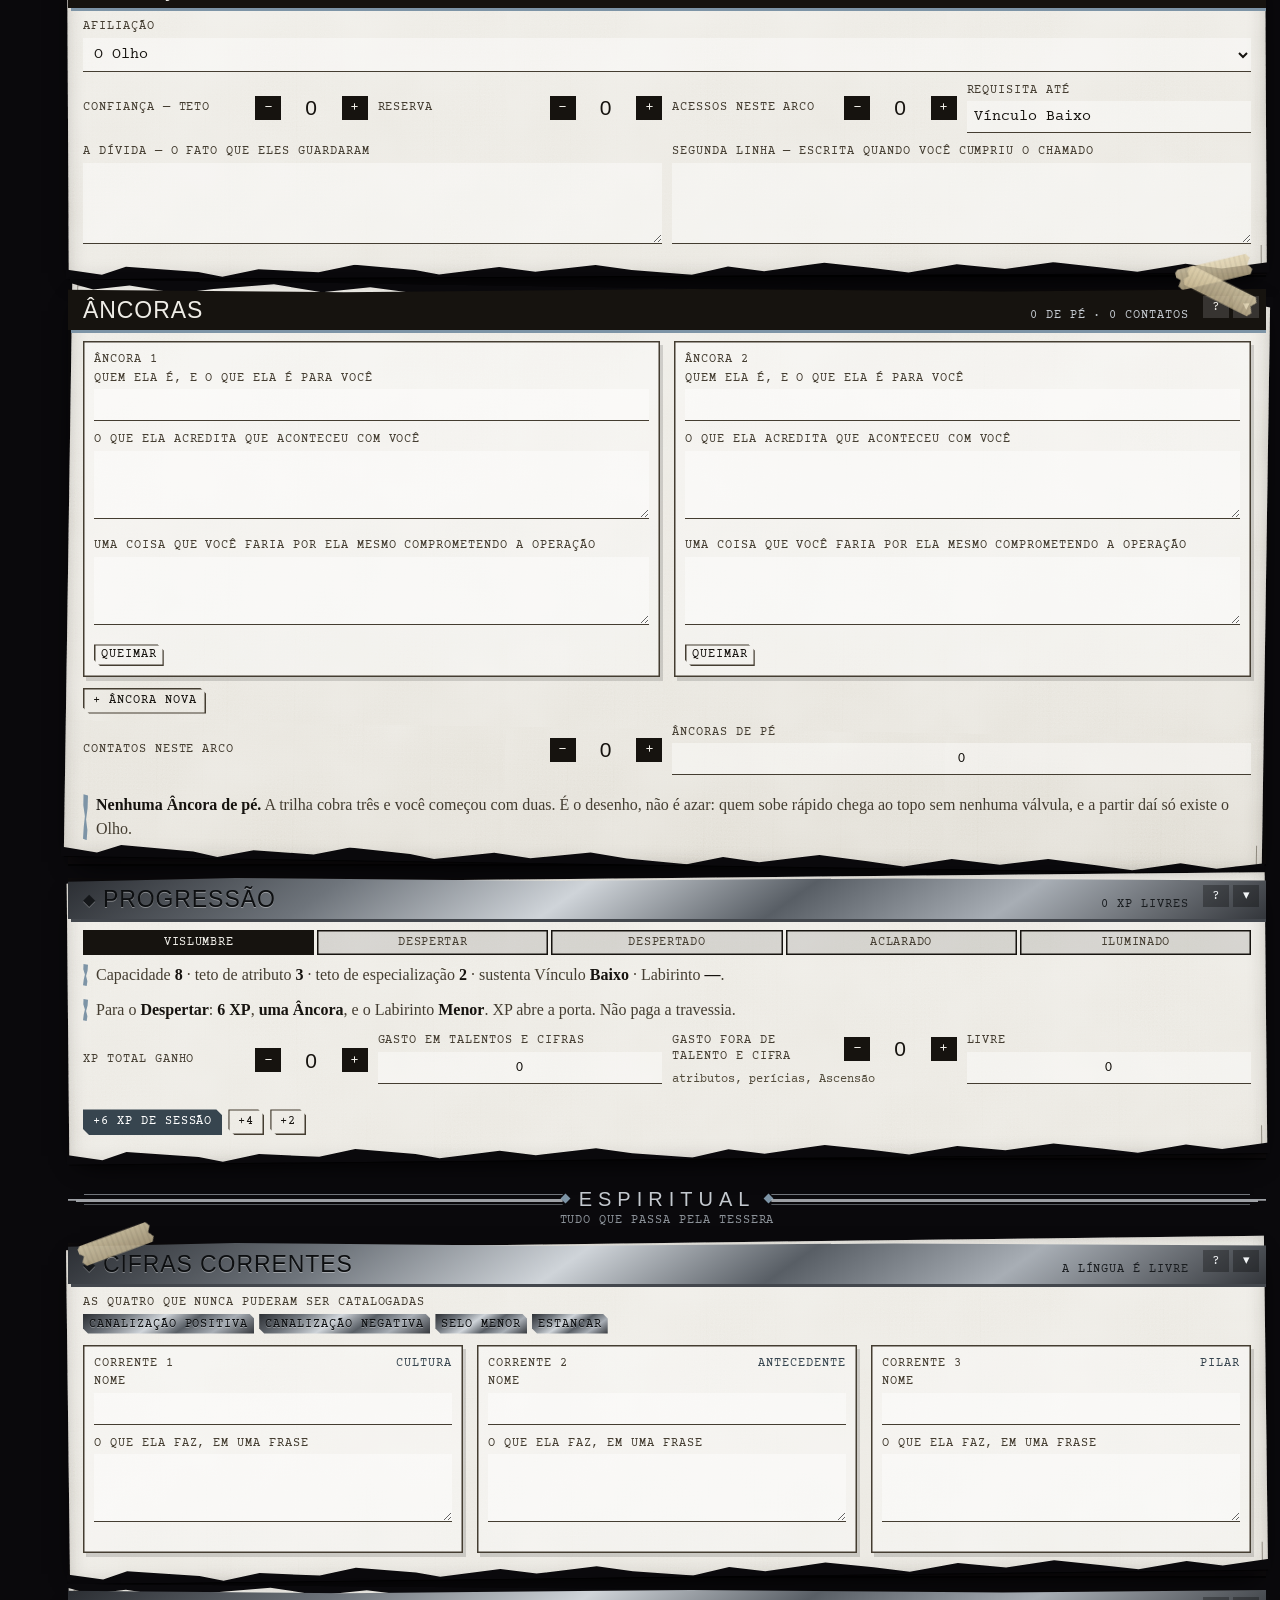
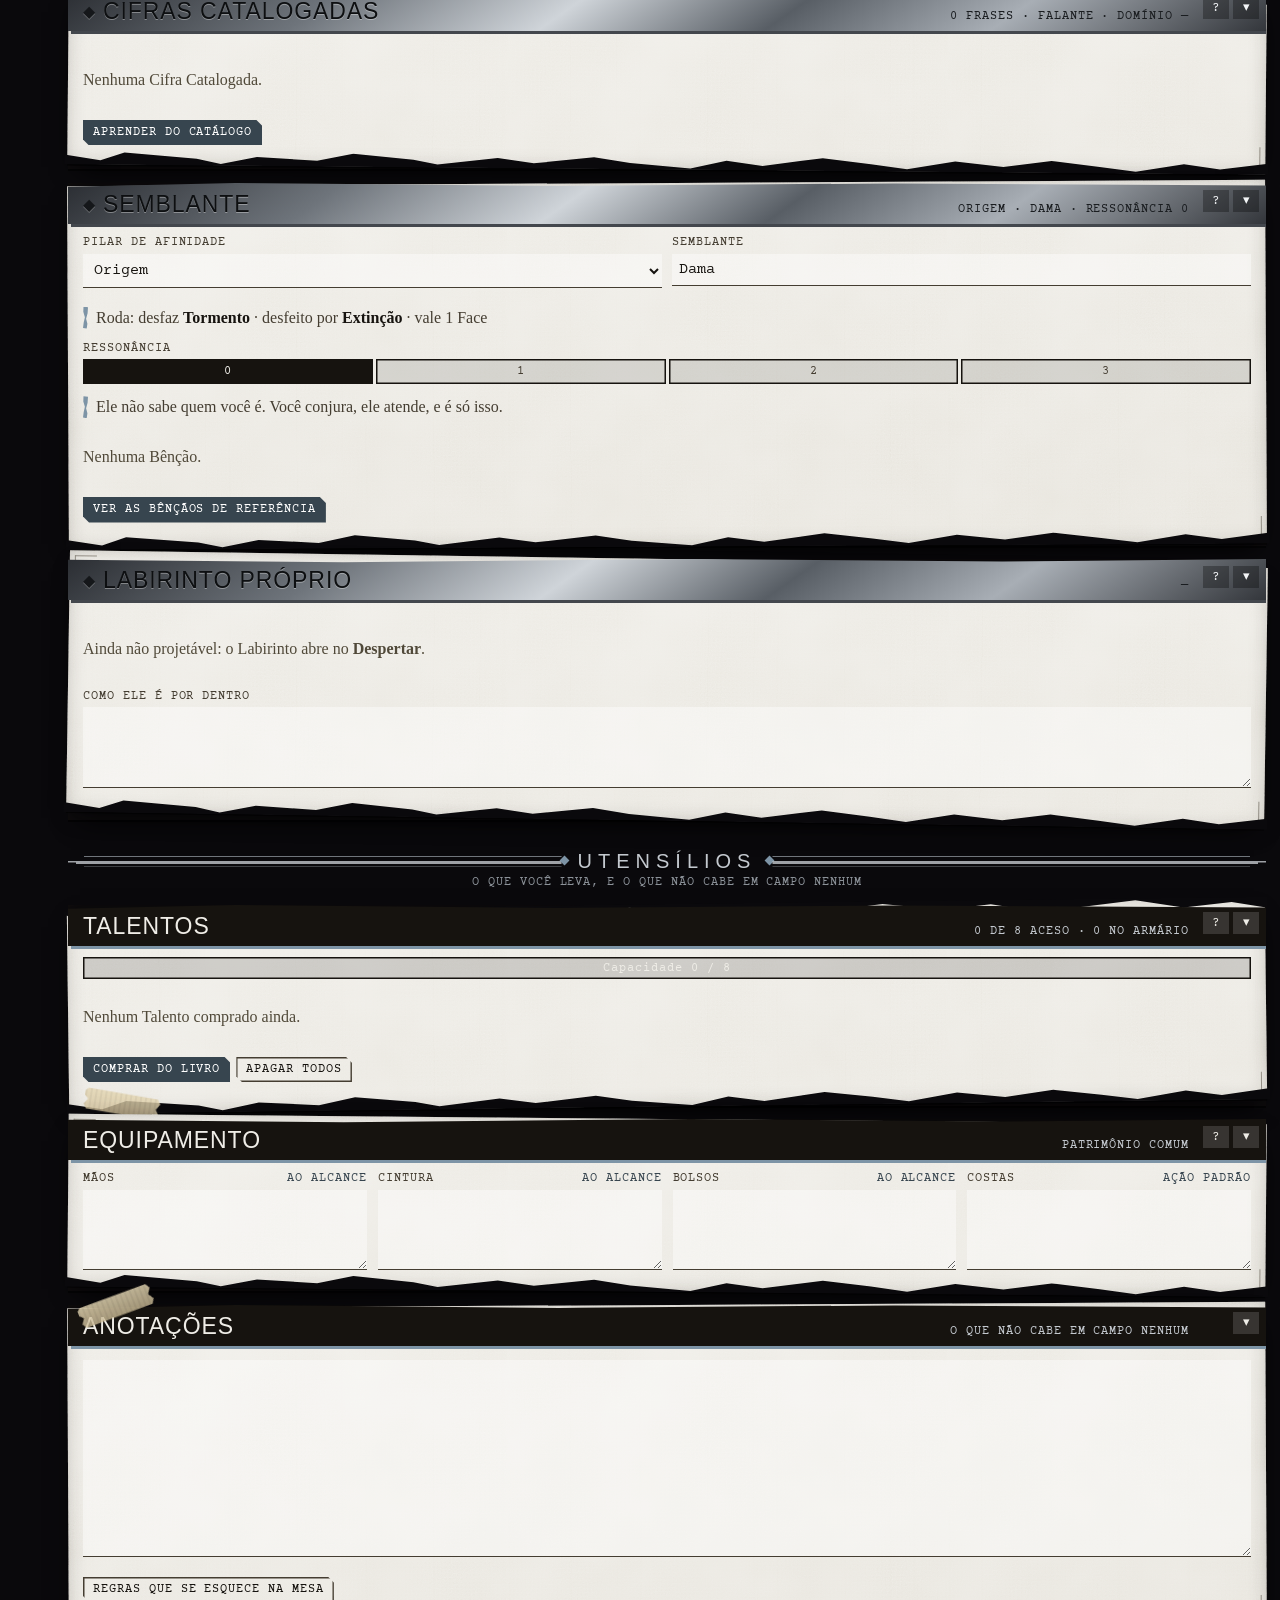
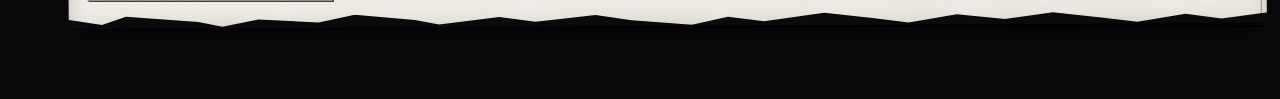
==== commit 6c21bf24: "Toda a explicação vai para o "?", e o Sem Registro recupera o nome da habilidade Segundo passo do co" ====
--- a/index.html
+++ b/index.html
@@ -1477,7 +1477,7 @@
 /* Catálogo do livro, extraído do PDF oficial por extrai_dados.js.
    Doze Arquétipos com doze Talentos cada, vinte Talentos Gerais,
    cento e vinte Cifras, dez Antecedentes, catorze Traços e seis Bênçãos. */
-const DADOS = {"versao":"0.73","arquetipos":[{"nome":"Bastião","familia":"Baluarte","atributo":"corpo","resumo":"A pessoa que resolve não saindo do lugar. Não necessariamente batendo: ocupando, aguentando, e continuando de pé quando não deveria.","forma":"Ainda de Pé","passiva":"Você ignora a penalidade de Face do seu próprio estado de Vitalidade. O corpo protesta e trabalha do mesmo jeito.","ativa":"Quando você perderia um nível de Vitalidade, declare: você não perde. Seus Pontos de Vitalidade voltam a 3.","limite":"A passiva cobre a Face e não cobre o resto. Gravemente Ferido continua tirando a reação dele, e é a única coisa no mundo que ainda o desmonta. Um Bastião nesse estado é uma parede que não sabe mais desviar.","prateleira":[{"nome":"Corpo Interposto","modo":"Ativo","carga":0,"corrupcao":0,"efeito":"Colocar se entre um aliado adjacente e um ataque destinado a ele é Ação Livre e não consome sua reação. O ataque passa a ser resolvido contra você. Uma vez por rodada, e você precisa estar adjacente ao aliado, sem estar Caído nem Imobilizado.","patamar":"I","grau":1,"xp":2,"fonte":"Bastião"},{"nome":"Peso Transferido","modo":"Ativo","carga":0,"corrupcao":0,"efeito":"Derrubar ou empurrar um alvo que você acabou de acertar é Ação Livre, sem teste oposto. Corpo a corpo, contra alvo de tamanho comparável ao seu, uma vez por Foco.","patamar":"I","grau":1,"xp":2,"fonte":"Bastião"},{"nome":"Chamar Atenção","modo":"Ativo","carga":0,"corrupcao":0,"efeito":"Forçar um inimigo que consiga ver você a ficar Provocado é Ação Livre, sem teste. Uma vez por Foco, um alvo por vez, e não funciona em nada que não tenha vontade própria.","patamar":"I","grau":1,"xp":2,"fonte":"Bastião"},{"nome":"Guarda Que Não Abre","modo":"Passivo","carga":0,"corrupcao":0,"efeito":"Ao reagir com Bloquear, role o dado de Atributo duas vezes e use o melhor resultado. Só em Bloquear, nunca em Esquivar ou Revidar.","patamar":"II","grau":3,"xp":4,"fonte":"Bastião"},{"nome":"Não Cede","modo":"Passivo","carga":0,"corrupcao":0,"efeito":"Seus testes de Fortitude nunca resultam Terrível. Um 1 conta como Falha comum.","patamar":"II","grau":3,"xp":4,"fonte":"Bastião"},{"nome":"Postura Firme","modo":"Passivo","carga":0,"corrupcao":0,"efeito":"Se você não se moveu no seu Foco anterior, o primeiro ataque contra você nesta rodada sofre 1 Face a menos. O efeito some no instante em que você se move, mesmo com Ação Livre.","patamar":"II","grau":3,"xp":4,"fonte":"Bastião"},{"nome":"Argumento Físico","modo":"Passivo","carga":0,"corrupcao":0,"efeito":"Substitua Influência por Corpo em testes de Intimidação. A ameaça precisa ser fisicamente crível e imediata. Não funciona por escrito, à distância, nem contra quem já viu você perder.","patamar":"III","grau":5,"xp":6,"fonte":"Bastião"},{"nome":"Muro Consciente","modo":"Passivo","carga":0,"corrupcao":0,"efeito":"Substitua Percepção por Fortitude para notar aproximação hostil, e você nunca fica Desprevenido. Só contra o que se aproxima fisicamente. Não detecta Cifra, Distorção nem intenção.","patamar":"III","grau":5,"xp":6,"fonte":"Bastião"},{"nome":"Casca Grossa","modo":"Passivo","carga":0,"corrupcao":0,"efeito":"Substitua Propósito por Fortitude para resistir a Manipulação, Intimidação e pressão psicológica. Você não fica imune. Fica difícil de mover, que é diferente.","patamar":"III","grau":5,"xp":6,"fonte":"Bastião"},{"nome":"Ninguém Passa","modo":"Ativo","carga":0,"corrupcao":0,"efeito":"Até o fim da cena, nenhuma criatura hostil atravessa o espaço adjacente a você sem antes vencer um teste oposto de Atletismo contra a sua Fortitude. Falhando, o movimento dela termina ali. Ação Livre, uma vez por cena, e termina se você ficar Caído, Inconsciente, ou se você mesmo se mover.","patamar":"IV","grau":7,"xp":8,"fonte":"Bastião"},{"nome":"Âncora de Carne","modo":"Ativo","carga":0,"corrupcao":0,"efeito":"Até o fim da cena, aliados adjacentes a você não podem ser movidos contra a vontade nem atingidos por efeito de área. Ação Livre, uma vez por cena, e termina se você cair. Não protege contra ataque direcionado.","patamar":"IV","grau":7,"xp":8,"fonte":"Bastião"},{"nome":"Peso do Mundo","modo":"Ativo","carga":2,"corrupcao":0,"efeito":"Um ataque destinado a qualquer aliado que você consiga ver é resolvido contra você. Não importa a distância: a alma vai até lá e volta com o golpe dentro. Uma vez por cena, declarado antes da rolagem, e você precisa estar consciente e capaz de reagir.","patamar":"IV","grau":7,"xp":8,"fonte":"Bastião"}]},{"nome":"Batedor","familia":"Baluarte","atributo":"corpo","resumo":"A pessoa que resolve quebrando. Não tem cuidado com o próprio corpo e não tem cuidado com a própria alma, e é por isso que consegue coisas que ninguém consegue.","forma":"Preço do Corpo","passiva":"Você nunca testa para continuar agindo sob dor, medo, exaustão ou Corrupção alta. Onde outro personagem rolaria para não recuar, você simplesmente continua.","ativa":"Converta uma falha sua que acabou de acontecer em sucesso simples. Tome 2 de Corrupção Recente.","limite":"Ele não escolhe quando parar, e o jogo não vai obrigar. A ativa é a única habilidade dos doze que enche o Limiar por escolha do jogador, e nada no sistema impede que ele a use até o fim.","prateleira":[{"nome":"Sem Freio","modo":"Ativo","carga":0,"corrupcao":0,"efeito":"Aproximar se de um alvo visível a distância curta ou média é Ação Livre, desde que a sua Ação Padrão daquele Foco seja um ataque contra ele. O trajeto precisa estar transitável. Terreno impossível continua impossível.","patamar":"I","grau":1,"xp":2,"fonte":"Batedor"},{"nome":"Mão Suja","modo":"Ativo","carga":0,"corrupcao":0,"efeito":"Arrancar, quebrar ou tomar um objeto das mãos de alguém que você acabou de acertar é Ação Livre, sem teste. Objeto que caiba em uma mão, uma vez por Foco.","patamar":"I","grau":1,"xp":2,"fonte":"Batedor"},{"nome":"Pancada Seca","modo":"Ativo","carga":0,"corrupcao":0,"efeito":"Quebrar uma porta, uma cobertura, uma janela ou qualquer obstáculo que ceda a força bruta é Ação Livre. Sempre faz barulho. Sempre destrói.","patamar":"I","grau":1,"xp":2,"fonte":"Batedor"},{"nome":"Golpe Fechado","modo":"Passivo","carga":0,"corrupcao":0,"efeito":"Seus ataques corpo a corpo nunca resultam Terrível. Um 1 conta como Falha comum. Não vale para arma de fogo nem arremesso.","patamar":"II","grau":3,"xp":4,"fonte":"Batedor"},{"nome":"Braço que Não Erra","modo":"Passivo","carga":0,"corrupcao":0,"efeito":"Ao declarar uma Sequência, role o dado de Perícia duas vezes e use o melhor resultado. Só quando você declara dois golpes ou mais.","patamar":"II","grau":3,"xp":4,"fonte":"Batedor"},{"nome":"Alma na Mão","modo":"Passivo","carga":1,"corrupcao":0,"efeito":"A arma branca que você empunha conta como imbuída enquanto este Talento estiver ativo. O dano dela não é reduzido contra aberração, e nenhuma criatura etérea pode ignorar o golpe alegando não ter corpo. Só arma branca. Alma não anda em bala.","patamar":"II","grau":3,"xp":4,"fonte":"Batedor"},{"nome":"Rasgo","modo":"Passivo","carga":0,"corrupcao":0,"efeito":"Substitua Destreza por Briga para abrir, arrombar, cortar ou remover qualquer coisa que esteja no caminho. Sempre destrói o que foi aberto, e sempre faz barulho. Não serve para nada que precise continuar inteiro.","patamar":"III","grau":5,"xp":6,"fonte":"Batedor"},{"nome":"Assinatura","modo":"Passivo","carga":0,"corrupcao":0,"efeito":"Substitua Domínio por Fortitude no teste de Domínio, quando a Cifra for conjurada com contato físico ou pelo próprio corpo. Não vale para Cifra à distância, de área ou de percepção.","patamar":"III","grau":5,"xp":6,"fonte":"Batedor"},{"nome":"Abrir Caminho","modo":"Passivo","carga":0,"corrupcao":0,"efeito":"Substitua Movimentação por Briga para atravessar um espaço ocupado por inimigos. Você passa quebrando: cada inimigo atravessado fica Caído, e você termina o movimento adjacente ao último deles.","patamar":"III","grau":5,"xp":6,"fonte":"Batedor"},{"nome":"Primeiro e Último","modo":"Ativo","carga":0,"corrupcao":0,"efeito":"Seu primeiro ataque da cena acontece antes de qualquer outra ação, e o alvo não pode reagir a ele. Uma vez por cena, contra um alvo que ainda não agiu, e você precisa estar consciente e não Desprevenido.","patamar":"IV","grau":7,"xp":8,"fonte":"Batedor"},{"nome":"Mais Um","modo":"Ativo","carga":0,"corrupcao":2,"efeito":"Ao terminar sua Ação Padrão, faça outra Ação Padrão imediatamente. Uma vez por cena, e as duas precisam acontecer no mesmo Foco.","patamar":"IV","grau":7,"xp":8,"fonte":"Batedor"},{"nome":"Nada Sobra","modo":"Ativo","carga":2,"corrupcao":0,"efeito":"Declare que o seu golpe destrói o que ele acertar: um objeto, uma barreira, uma arma, uma cobertura. Contra uma criatura, o ataque ignora qualquer reação. Uma vez por cena, declarado antes de rolar, e não funciona contra o que você não consegue alcançar com o corpo.","patamar":"IV","grau":7,"xp":8,"fonte":"Batedor"}]},{"nome":"Ligeiro","familia":"Baluarte","atributo":"corpo","resumo":"A pessoa que resolve não estando onde deveria estar. Distância, saída, rota, o passo que ninguém viu.","forma":"Nunca Encurralado","passiva":"Você nunca fica sem saída. Sempre que o Narrador descrever um lugar como fechado, ele é obrigado a te informar uma rota de fuga, mesmo que seja terrível: um cano, uma queda, uma parede fina, uma pessoa que você teria que empurrar.","ativa":"Declare que você já não está mais ali. Você aparece em qualquer ponto visível para o qual houvesse rota plausível, e o que estava acontecendo com você erra.","limite":"Ele sai. Não leva ninguém. Toda vez que a saída aparece, o Ligeiro precisa decidir se some sozinho, e o resto da equipe assiste.","prateleira":[{"nome":"Passo Curto","modo":"Ativo","carga":0,"corrupcao":0,"efeito":"Aproximar se de um alvo visível a distância curta é Ação Livre. Uma vez por Foco, e o trajeto precisa estar desimpedido.","patamar":"I","grau":1,"xp":2,"fonte":"Ligeiro"},{"nome":"Saída Rápida","modo":"Ativo","carga":0,"corrupcao":0,"efeito":"Levantar de Caído, entrar em cobertura ou trocar de uma cobertura para outra adjacente é Ação Livre. Uma dessas três por Foco, não as três.","patamar":"I","grau":1,"xp":2,"fonte":"Ligeiro"},{"nome":"Reposicionar","modo":"Ativo","carga":0,"corrupcao":0,"efeito":"Depois de resolver sua Ação Padrão, mover se uma distância curta é Ação Livre. Só depois da Ação Padrão, nunca antes, uma vez por Foco.","patamar":"I","grau":1,"xp":2,"fonte":"Ligeiro"},{"nome":"Trajeto Limpo","modo":"Passivo","carga":0,"corrupcao":0,"efeito":"Terreno irregular, obstáculo urbano, escuridão e multidão não impõem penalidade ao seu deslocamento, e você não fica Caído por efeito de área. Não vale para terreno que exija equipamento, como escalada vertical ou submersão.","patamar":"II","grau":3,"xp":4,"fonte":"Ligeiro"},{"nome":"Nunca Parado","modo":"Passivo","carga":0,"corrupcao":0,"efeito":"Ao reagir com Esquivar, role o dado de Atributo duas vezes e use o melhor resultado. Não funciona se você estiver Imobilizado ou sem espaço para onde ir.","patamar":"II","grau":3,"xp":4,"fonte":"Ligeiro"},{"nome":"Nunca no Mesmo Lugar","modo":"Passivo","carga":0,"corrupcao":0,"efeito":"Se você se moveu no seu Foco anterior, ataques à distância contra você sofrem 1 Face a menos. Perde o efeito em qualquer rodada em que você não tenha se movido.","patamar":"II","grau":3,"xp":4,"fonte":"Ligeiro"},{"nome":"Distância Lida","modo":"Passivo","carga":0,"corrupcao":0,"efeito":"Substitua Lógica por Movimentação para avaliar posicionamento, e você sabe sem teste se alcança um alvo antes que ele aja. Só sobre espaço que você consegue ver.","patamar":"III","grau":5,"xp":6,"fonte":"Ligeiro"},{"nome":"Mão na Corrida","modo":"Passivo","carga":0,"corrupcao":0,"efeito":"Substitua Destreza por Movimentação para pegar, soltar, entregar ou trocar qualquer coisa enquanto se desloca. Parado, você é tão desastrado quanto qualquer um.","patamar":"III","grau":5,"xp":6,"fonte":"Ligeiro"},{"nome":"Leitura de Terreno","modo":"Passivo","carga":0,"corrupcao":0,"efeito":"Substitua Percepção por Movimentação para encontrar saídas, passagens e o caminho mais rápido entre dois pontos. Só sobre o espaço. Não encontra pessoas, objetos escondidos nem armadilhas.","patamar":"III","grau":5,"xp":6,"fonte":"Ligeiro"},{"nome":"Ninguém Segura","modo":"Ativo","carga":0,"corrupcao":0,"efeito":"Até o fim da cena, você não pode ser Imobilizado, agarrado, preso nem impedido de se mover. Efeitos que tentem fazer isso simplesmente falham. Ação Livre, uma vez por cena, e não impede dano nem condições que não sejam de contenção.","patamar":"IV","grau":7,"xp":8,"fonte":"Ligeiro"},{"nome":"Levo Comigo","modo":"Ativo","carga":1,"corrupcao":0,"efeito":"Mova se até qualquer ponto visível e leve junto um aliado adjacente, ou um objeto que você consiga carregar. Uma vez por cena, o aliado precisa aceitar, e o destino precisa ser alcançável a pé.","patamar":"IV","grau":7,"xp":8,"fonte":"Ligeiro"},{"nome":"Já Estava Lá","modo":"Ativo","carga":2,"corrupcao":0,"efeito":"Interrompa a ação de qualquer personagem e declare que você alcançou um ponto ou um alvo dentro do seu campo de visão. Sem teste e sem custo de ação. A ação interrompida se resolve depois, com você já no lugar. Uma vez por cena, e o destino precisa estar visível e alcançável a pé. Prospector O atributo é Raciocínio. São os três que resolvem tendo chegado antes: na informação, na leitura, ou na porta.","patamar":"IV","grau":7,"xp":8,"fonte":"Ligeiro"}]},{"nome":"Sentinela","familia":"Prospector","atributo":"raciocinio","resumo":"A pessoa que resolve mantendo os outros de pé. Sabe o estado de todo mundo, sabe quando alguém está prestes a quebrar, e chega antes de quebrar.","forma":"Correção de Rumo","passiva":"Você sabe o estado aproximado de Vitalidade, Corrupção e condições de todos os aliados que consegue ver. Sem teste e sem perguntar.","ativa":"Um teste que acabou de ser rolado, seu ou de um aliado, é rolado de novo. O segundo resultado vale.","limite":"Ele corrige o que já aconteceu e não impede que aconteça. E ele só tem uma correção por cena, o que significa que na maior parte do tempo o Sentinela sabe exatamente quem vai morrer e assiste.","prateleira":[{"nome":"Mão Treinada","modo":"Ativo","carga":0,"corrupcao":0,"efeito":"Estabilizar um aliado adjacente que acabou de perder um nível de Vitalidade é Ação Livre, sem teste. Uma vez por Foco, e o aliado precisa estar consciente ou recém caído, nunca no nível 0.","patamar":"I","grau":1,"xp":2,"fonte":"Sentinela"},{"nome":"Triagem","modo":"Ativo","carga":0,"corrupcao":0,"efeito":"Dizer a um aliado que consiga ouvir você o que ele deve fazer para não piorar é Ação Livre. Ele remove uma condição à sua escolha entre Provocado, Atordoado e Caído. Uma vez por Foco, um aliado por vez.","patamar":"I","grau":1,"xp":2,"fonte":"Sentinela"},{"nome":"Bolsa Aberta","modo":"Ativo","carga":0,"corrupcao":0,"efeito":"Sacar, entregar ou aplicar um item de socorro é Ação Livre, inclusive se o item estiver nas Costas. Só item de socorro. Arma continua exigindo Ação Padrão.","patamar":"I","grau":1,"xp":2,"fonte":"Sentinela"},{"nome":"Diagnóstico","modo":"Passivo","carga":0,"corrupcao":0,"efeito":"Você sabe, sem teste, exatamente quantos Pontos de Vitalidade e quanta Corrupção qualquer criatura que você consiga ver ainda aguenta. Não funciona em nada que não tenha corpo.","patamar":"II","grau":3,"xp":4,"fonte":"Sentinela"},{"nome":"Presença Firme","modo":"Passivo","carga":0,"corrupcao":0,"efeito":"Aliados adjacentes a você nunca resultam Terrível em testes de Propósito. Você precisa estar consciente e visível para eles.","patamar":"II","grau":3,"xp":4,"fonte":"Sentinela"},{"nome":"Método","modo":"Passivo","carga":0,"corrupcao":0,"efeito":"Seus testes para tratar, estabilizar ou diagnosticar nunca resultam Terrível, e uma falha nunca piora o estado do paciente. Só em tratamento. Não vale para ataque nem para reação.","patamar":"II","grau":3,"xp":4,"fonte":"Sentinela"},{"nome":"Leitura de Corpo","modo":"Passivo","carga":0,"corrupcao":0,"efeito":"Substitua Percepção por Conhecimento para saber se alguém está ferido, doente, drogado, mentindo sobre o próprio estado ou perto do Limiar. Só sobre o estado do corpo e da alma. Não lê intenção.","patamar":"III","grau":5,"xp":6,"fonte":"Sentinela"},{"nome":"Ordem de Marcha","modo":"Passivo","carga":0,"corrupcao":0,"efeito":"Substitua Lógica por Lábia para coordenar um grupo, distribuir tarefas ou estabelecer prioridade em uma cena de emergência. Precisa que as pessoas queiram ser coordenadas.","patamar":"III","grau":5,"xp":6,"fonte":"Sentinela"},{"nome":"Mão que Segura","modo":"Passivo","carga":0,"corrupcao":0,"efeito":"Substitua Domínio por Conhecimento no teste de Domínio, quando a Cifra tiver como alvo o corpo de outra pessoa. Só Cifra dirigida a corpo alheio. Não vale em você mesmo.","patamar":"III","grau":5,"xp":6,"fonte":"Sentinela"},{"nome":"Ainda Dá Tempo","modo":"Ativo","carga":0,"corrupcao":0,"efeito":"Um aliado que chegaria ao nível 0 de Vitalidade para no nível 1, Inconsciente. Uma vez por cena, e você precisa conseguir alcançar essa pessoa antes do fim do seu próximo Foco. Se não alcançar, ela morre assim mesmo.","patamar":"IV","grau":7,"xp":8,"fonte":"Sentinela"},{"nome":"Segunda Opinião","modo":"Ativo","carga":0,"corrupcao":0,"efeito":"Depois que um teste de aliado for resolvido, declare que ele fez outra coisa. O teste é substituído por outro, de outra perícia, contra o mesmo problema. Uma vez por cena, e o aliado precisa aceitar.","patamar":"IV","grau":7,"xp":8,"fonte":"Sentinela"},{"nome":"Costura de Alma","modo":"Ativo","carga":2,"corrupcao":0,"efeito":"Transfira para si mesmo qualquer quantidade de Corrupção Recente de um aliado que você consiga tocar. Ela passa a ser sua, e passa a ser Assentada. Uma vez por cena, e não existe forma de recusar depois de declarado.","patamar":"IV","grau":7,"xp":8,"fonte":"Sentinela"}]},{"nome":"Pesquisador","familia":"Prospector","atributo":"raciocinio","resumo":"A pessoa que resolve percebendo. O detalhe fora do lugar, a contradição, a coisa que ninguém disse.","forma":"O Que Não Fecha","passiva":"Você nunca fica Desprevenido, e o Narrador é obrigado a te avisar quando algo na cena não está certo, sem dizer o quê.","ativa":"Faça uma pergunta concreta sobre a cena. O Narrador responde honestamente. Pode responder pouco. Não pode responder falso.","limite":"Perceber não é agir. O Pesquisador enxerga a armadilha, a mentira e o traidor, e continua precisando de outra pessoa para fazer alguma coisa a respeito.","prateleira":[{"nome":"Olho Rápido","modo":"Ativo","carga":0,"corrupcao":0,"efeito":"Examinar um objeto, um corpo ou um trecho de cena é Ação Livre em vez de Ação Padrão. Uma vez por Foco, e só sobre o que está ao alcance da vista.","patamar":"I","grau":1,"xp":2,"fonte":"Pesquisador"},{"nome":"Anotação de Campo","modo":"Ativo","carga":0,"corrupcao":0,"efeito":"Marcar um alvo que você consiga ver é Ação Livre. Até o fim da cena, você sabe onde ele está mesmo sem enxergar. Um alvo por vez, e a marca cai se ele sair da sua percepção por uma cena inteira.","patamar":"I","grau":1,"xp":2,"fonte":"Pesquisador"},{"nome":"Já Contei","modo":"Ativo","carga":0,"corrupcao":0,"efeito":"Perguntar ao Narrador quantas criaturas hostis existem em uma cena, e onde estão as saídas, é Ação Livre e não exige teste. Uma vez por cena, e só sobre o que seria possível notar de onde você está.","patamar":"I","grau":1,"xp":2,"fonte":"Pesquisador"},{"nome":"Nada Passa","modo":"Passivo","carga":0,"corrupcao":0,"efeito":"Seus testes de Percepção nunca resultam Terrível, e você não pode ser surpreendido por algo que estivesse ao alcance da sua visão. Não protege contra o que veio de fora do seu campo de percepção.","patamar":"II","grau":3,"xp":4,"fonte":"Pesquisador"},{"nome":"Padrão Reconhecido","modo":"Passivo","carga":0,"corrupcao":0,"efeito":"Depois de ver uma criatura ou uma Cifra agir uma vez, testes seus contra aquela mesma coisa recebem 1 Face pelo resto da cena. Uma coisa por vez, e precisa ser exatamente a mesma.","patamar":"II","grau":3,"xp":4,"fonte":"Pesquisador"},{"nome":"Memória de Trabalho","modo":"Passivo","carga":0,"corrupcao":0,"efeito":"Você lembra sem teste de qualquer detalhe de uma cena em que esteve, incluindo o que não prestou atenção na hora. Só o que estava ao alcance dos seus sentidos. Você não inventa o que não viu.","patamar":"II","grau":3,"xp":4,"fonte":"Pesquisador"},{"nome":"Cálculo de Rota","modo":"Passivo","carga":0,"corrupcao":0,"efeito":"Substitua Movimentação por Lógica para prever para onde alguém vai, interceptar um trajeto ou escolher o melhor ponto de espera. Sobre movimento alheio, nunca sobre o seu.","patamar":"III","grau":5,"xp":6,"fonte":"Pesquisador"},{"nome":"Perguntar Certo","modo":"Passivo","carga":0,"corrupcao":0,"efeito":"Substitua Manipulação por Lógica quando o seu objetivo for extrair informação em vez de convencer. Só informação. Não muda a opinião de ninguém.","patamar":"III","grau":5,"xp":6,"fonte":"Pesquisador"},{"nome":"Assinatura de Cena","modo":"Passivo","carga":0,"corrupcao":0,"efeito":"Substitua Domínio por Percepção para identificar quem conjurou uma Cifra, quando, e a partir de onde. Só identificar. Não permite copiar nem desfazer nada.","patamar":"III","grau":5,"xp":6,"fonte":"Pesquisador"},{"nome":"Ponto Cego","modo":"Ativo","carga":0,"corrupcao":0,"efeito":"Declare uma fraqueza concreta em algo que você observou nesta cena. O Narrador precisa confirmar e ela passa a ser verdade. Uma vez por cena. Precisa ser fisicamente plausível e não pode ser fatal por si só.","patamar":"IV","grau":7,"xp":8,"fonte":"Pesquisador"},{"nome":"Eu Já Sabia","modo":"Ativo","carga":0,"corrupcao":0,"efeito":"Cancele completamente uma surpresa, emboscada ou revelação hostil, declarando que você tinha percebido antes e se preparou. Uma vez por cena. Não desfaz dano já sofrido.","patamar":"IV","grau":7,"xp":8,"fonte":"Pesquisador"},{"nome":"Fio Puxado","modo":"Ativo","carga":2,"corrupcao":0,"efeito":"Faça três perguntas ao Narrador sobre qualquer coisa ligada à cena atual, incluindo o que não está presente. Ele responde com verdade e sem enfeite. Uma vez por arco. Você vê o que puxou a partir do outro lado, e isso deixa marca.","patamar":"IV","grau":7,"xp":8,"fonte":"Pesquisador"}]},{"nome":"Espião","familia":"Prospector","atributo":"raciocinio","resumo":"A pessoa que resolve já estando dentro. Credencial, sistema, registro, alguém que atende quando ele liga.","forma":"Porta dos Fundos","passiva":"Diante de qualquer sistema, registro ou organização, você sabe sem teste o que ele guarda, quem tem acesso legítimo, e quanto tempo leva até alguém notar uma intrusão.","ativa":"Declare que você já tem acesso: uma credencial que passa, uma conta que ninguém desativou, um nome na lista, alguém lá dentro que atende. Funciona uma vez. Depois disso vira registro, e registros são consultados.","limite":"Tudo que ele usa deixa rastro. O Espião é o único dos doze cuja habilidade piora com o uso, e o Narrador escolhe quando a conta chega.","prateleira":[{"nome":"Crachá","modo":"Ativo","carga":0,"corrupcao":0,"efeito":"Apresentar uma credencial e passar por uma checagem de rotina é Ação Livre, sem teste. Uma vez por cena, e só em lugar onde alguém como você teria motivo para estar.","patamar":"I","grau":1,"xp":2,"fonte":"Espião"},{"nome":"Já Estava Aberto","modo":"Ativo","carga":0,"corrupcao":0,"efeito":"Abrir uma fechadura simples, um terminal comum ou uma porta comercial é Ação Livre. Não funciona em nada que alguém tenha se dado o trabalho de proteger de verdade.","patamar":"I","grau":1,"xp":2,"fonte":"Espião"},{"nome":"Troca de Pele","modo":"Ativo","carga":0,"corrupcao":0,"efeito":"Mudar de identidade aparente, incluindo roupa, postura e sotaque, é Ação Livre. Uma vez por cena, e não funciona diante de quem já viu o seu rosto nesta mesma cena.","patamar":"I","grau":1,"xp":2,"fonte":"Espião"},{"nome":"Nunca Levantei Suspeita","modo":"Passivo","carga":0,"corrupcao":0,"efeito":"Seus testes para se passar por outra pessoa nunca resultam Terrível, e uma falha significa apenas que não acreditaram, nunca que perceberam a farsa. Só em disfarce e identidade.","patamar":"II","grau":3,"xp":4,"fonte":"Espião"},{"nome":"Rota de Retirada","modo":"Passivo","carga":0,"corrupcao":0,"efeito":"Você sempre sabe qual é a saída mais discreta de qualquer lugar em que entrou pela porta da frente. Não funciona se você foi levado sem ver o caminho.","patamar":"II","grau":3,"xp":4,"fonte":"Espião"},{"nome":"Nome na Lista","modo":"Passivo","carga":0,"corrupcao":0,"efeito":"Você e um aliado à sua escolha constam em qualquer registro de rotina que o Narrador tenha estabelecido, como lista de convidados, folha de ponto ou manifesto de carga. Só registro de rotina. Não fura segurança de verdade.","patamar":"II","grau":3,"xp":4,"fonte":"Espião"},{"nome":"Boca de Corredor","modo":"Passivo","carga":0,"corrupcao":0,"efeito":"Substitua Conhecimento por Lábia para saber o que uma organização anda fazendo, quem está insatisfeito ali dentro e o que mudou recentemente. Só sobre gente e política interna. Não revela documento nem número.","patamar":"III","grau":5,"xp":6,"fonte":"Espião"},{"nome":"Passe Técnico","modo":"Passivo","carga":0,"corrupcao":0,"efeito":"Substitua Destreza por Lógica para arrombar, burlar sistema ou desmontar um mecanismo de segurança. Precisa de tempo e de ferramenta, e não funciona sob ataque.","patamar":"III","grau":5,"xp":6,"fonte":"Espião"},{"nome":"Sotaque Emprestado","modo":"Passivo","carga":0,"corrupcao":0,"efeito":"Substitua Performance por Manipulação para se passar por alguém de uma origem, classe ou profissão específica. Precisa que você já tenha observado alguém daquele tipo antes.","patamar":"III","grau":5,"xp":6,"fonte":"Espião"},{"nome":"Porta Aberta","modo":"Ativo","carga":0,"corrupcao":0,"efeito":"Declare que existe uma segunda entrada para o lugar onde vocês estão, e que ela não está vigiada agora. Uma vez por cena. O Narrador define para onde ela dá, e não precisa ser conveniente.","patamar":"IV","grau":7,"xp":8,"fonte":"Espião"},{"nome":"Nunca Estive Aqui","modo":"Ativo","carga":0,"corrupcao":0,"efeito":"Apague o registro da sua passagem por um lugar. Câmeras não têm você, testemunhas não lembram, o log não marca. Uma vez por arco. Não apaga o que você fez, só que foi você.","patamar":"IV","grau":7,"xp":8,"fonte":"Espião"},{"nome":"Gente Minha","modo":"Ativo","carga":2,"corrupcao":0,"efeito":"Declare que alguém presente na cena trabalha para você e sempre trabalhou. O Narrador define quem, entre os personagens que já estavam ali. Uma vez por arco. Essa pessoa tem os próprios interesses e vai cobrar. Canalizador O atributo é Espírito. São os três para quem a alma sai com facilidade, cada um por uma boca diferente.","patamar":"IV","grau":7,"xp":8,"fonte":"Espião"}]},{"nome":"Arquivista","familia":"Canalizador","atributo":"espirito","resumo":"A pessoa que resolve entendendo a língua. Ele não sabe mais Cifras que os outros. Ele sabe ler, e ler é copiar.","forma":"Marginália","passiva":"Você lê qualquer Cifra sendo conjurada, qualquer inscrição, qualquer sigilo. Sabe o que faz e a quem se endereça, sem teste.","ativa":"Uma Cifra conjurada na sua presença pode ser dita de volta por você antes do fim da cena. Mesmo que você não a conheça. Mesmo acima do seu Vínculo. A Corrupção é cobrada normalmente.","limite":"Ele precisa que alguém fale primeiro. Numa sala silenciosa, o Arquivista é um estudioso com um caderno.","prateleira":[{"nome":"Nota Rápida","modo":"Ativo","carga":0,"corrupcao":0,"efeito":"Identificar uma Cifra em curso, uma inscrição ou uma assinatura de Pilar é Ação Livre. Só o que estiver ao alcance da vista.","patamar":"I","grau":1,"xp":2,"fonte":"Arquivista"},{"nome":"Consulta","modo":"Ativo","carga":0,"corrupcao":0,"efeito":"Faça ao Narrador uma pergunta sobre a natureza de uma aberração, de uma Distorção ou de um fenômeno etéreo presente. A resposta é sempre parcialmente verdadeira. Uma vez por cena, e é Ação Livre.","patamar":"I","grau":1,"xp":2,"fonte":"Arquivista"},{"nome":"Mão Emprestada","modo":"Ativo","carga":0,"corrupcao":0,"efeito":"Forneça a um aliado adjacente o gatilho sensorial que falta a ele. Você articula, ele diz, e a Cifra existe. Ação Livre, uma vez por Foco, e ele precisa saber a Cifra.","patamar":"I","grau":1,"xp":2,"fonte":"Arquivista"},{"nome":"Ortografia","modo":"Passivo","carga":0,"corrupcao":0,"efeito":"Seus testes de Domínio nunca resultam Terrível. Um 1 conta como Falha comum.","patamar":"II","grau":3,"xp":4,"fonte":"Arquivista"},{"nome":"Glossário","modo":"Passivo","carga":0,"corrupcao":0,"efeito":"Seus testes para identificar qualquer coisa etérea nunca produzem informação falsa. Uma falha significa apenas que você não sabe.","patamar":"II","grau":3,"xp":4,"fonte":"Arquivista"},{"nome":"Assinatura Lida","modo":"Passivo","carga":0,"corrupcao":0,"efeito":"Você percebe toda Cifra ativa, fonte de Distorção e aberração no seu campo de visão, sem teste e sem gatilho sensorial. Só o que está à vista. Não atravessa parede.","patamar":"II","grau":3,"xp":4,"fonte":"Arquivista"},{"nome":"Leitura Fria","modo":"Passivo","carga":0,"corrupcao":0,"efeito":"Substitua Percepção por Conhecimento para notar Cifra sustentada, ilusão e disfarce etéreo. Só o que é feito de alma. Não detecta mentira comum.","patamar":"III","grau":5,"xp":6,"fonte":"Arquivista"},{"nome":"Tradução","modo":"Passivo","carga":0,"corrupcao":0,"efeito":"Substitua Lábia por Conhecimento ao negociar com qualquer coisa que opere pela língua: um conjurador, uma aberração com fala, um Semblante. Não funciona com gente comum.","patamar":"III","grau":5,"xp":6,"fonte":"Arquivista"},{"nome":"Erudição Aplicada","modo":"Passivo","carga":0,"corrupcao":0,"efeito":"Substitua Domínio por Conhecimento no teste de Domínio de Cifras de Vínculo Baixo. Você conhece a frase bem demais para se esforçar ao dizer ela. Só Vínculo Baixo.","patamar":"III","grau":5,"xp":6,"fonte":"Arquivista"},{"nome":"Cordão Tenso","modo":"Ativo","carga":2,"corrupcao":0,"efeito":"Uma Cifra acontecendo à sua vista simplesmente não alcança. Você a fecha. Não afeta nada nem ninguém. Uma vez por cena, e você precisa conseguir ver quem está conjurando.","patamar":"IV","grau":7,"xp":8,"fonte":"Arquivista"},{"nome":"Errata","modo":"Ativo","carga":2,"corrupcao":0,"efeito":"Altere um parâmetro de uma Cifra que outra pessoa está conjurando: o alvo, a direção ou a amplitude. Uma vez por cena, e você precisa ter identificado a Cifra antes de ela se resolver.","patamar":"IV","grau":7,"xp":8,"fonte":"Arquivista"},{"nome":"Autoridade Ortográfica","modo":"Ativo","carga":0,"corrupcao":0,"efeito":"Declare que uma Cifra Catalogada que você conhece é, na verdade, anterior aos Pilares. Nesta conjuração ela não é endereçada a ninguém, não gera Corrupção, e nenhum Pilar pode recusar. Uma vez por arco. Você está discutindo com a Cúpula sobre ortografia, e alguém vai reparar.","patamar":"IV","grau":7,"xp":8,"fonte":"Arquivista"}]},{"nome":"Invocador","familia":"Canalizador","atributo":"espirito","resumo":"A pessoa que resolve mandando outra coisa na frente. A alma dele sai, faz, e volta.","forma":"Sempre Dois","passiva":"Você mantém uma invocação menor permanentemente, sem custo de Capacidade e sem Corrupção. Ela carrega, observa, alcança, abre e distrai. Não luta, não tem ficha e não sofre dano.","ativa":"Mande que ela fique no seu lugar. Ela absorve inteiramente um efeito destinado a você, ataque, Cifra ou condição, e se desfaz. Volta na próxima cena.","limite":"A invocação não decide nada. Ela faz o que foi dito, exatamente como foi dito, e um Invocador impreciso recebe de volta exatamente o que pediu.","prateleira":[{"nome":"Coleira Curta","modo":"Ativo","carga":0,"corrupcao":0,"efeito":"Ordenar a sua invocação, dar tarefa nova ou redirecionar é Ação Livre. Ela executa exatamente o que foi dito.","patamar":"I","grau":1,"xp":2,"fonte":"Invocador"},{"nome":"Olho Emprestado","modo":"Ativo","carga":0,"corrupcao":0,"efeito":"Ver e ouvir pelo que você invocou é Ação Livre, e dura enquanto você quiser. Enquanto estiver vendo por ela, você não vê pelos próprios olhos.","patamar":"I","grau":1,"xp":2,"fonte":"Invocador"},{"nome":"Chamado Curto","modo":"Ativo","carga":0,"corrupcao":0,"efeito":"Conjurar uma Cifra de Invocar de Vínculo Baixo é Ação Livre. Uma vez por cena, e continua exigindo teste de Domínio.","patamar":"I","grau":1,"xp":2,"fonte":"Invocador"},{"nome":"Contrato Firme","modo":"Passivo","carga":0,"corrupcao":0,"efeito":"A sua invocação não pode ser dispersada, banida, comandada nem convencida por outra pessoa. Ela ainda pode ser destruída se tiver corpo.","patamar":"II","grau":3,"xp":4,"fonte":"Invocador"},{"nome":"Não Some","modo":"Passivo","carga":0,"corrupcao":0,"efeito":"Seus testes de Domínio para Cifras de Invocar nunca resultam Terrível. Um 1 conta como Falha comum.","patamar":"II","grau":3,"xp":4,"fonte":"Invocador"},{"nome":"Duas Bocas","modo":"Passivo","carga":1,"corrupcao":0,"efeito":"A sua invocação articula o gatilho sensorial por você. Mãos presas, escuridão e mordaça não impedem as suas Cifras de Invocar. Só as de Invocar, e a invocação precisa estar presente.","patamar":"II","grau":3,"xp":4,"fonte":"Invocador"},{"nome":"Extensão","modo":"Passivo","carga":0,"corrupcao":0,"efeito":"Substitua Domínio por Pontaria ao conjurar uma Cifra à distância através da sua invocação. Ela precisa ter linha de visão para o alvo, e você para ela.","patamar":"III","grau":5,"xp":6,"fonte":"Invocador"},{"nome":"Voz de Dono","modo":"Passivo","carga":0,"corrupcao":0,"efeito":"Substitua Manipulação por Domínio para comandar criaturas etéreas que não sejam suas. Elas obedecem por reconhecimento, não por vontade, e param no instante em que você para de dizer.","patamar":"III","grau":5,"xp":6,"fonte":"Invocador"},{"nome":"Trabalho Delegado","modo":"Passivo","carga":0,"corrupcao":0,"efeito":"Substitua qualquer perícia física por Domínio quando a tarefa for executada pela sua invocação em vez de por você. Ela tem as limitações que tem. Não faz o que não conseguiria fazer.","patamar":"III","grau":5,"xp":6,"fonte":"Invocador"},{"nome":"Contrato Maior","modo":"Ativo","carga":3,"corrupcao":0,"efeito":"Invoque uma criatura de verdade, com ficha, que luta ao seu lado até o fim da cena. O Narrador constrói ela conforme o seu Pilar. Uma vez por cena, e ela tem os próprios critérios sobre o que considera uma ordem razoável.","patamar":"IV","grau":7,"xp":8,"fonte":"Invocador"},{"nome":"Dois Lugares","modo":"Ativo","carga":2,"corrupcao":0,"efeito":"Troque de posição com a sua invocação instantaneamente, a qualquer distância, desde que você consiga ver ela ou ver por ela. Uma vez por cena.","patamar":"IV","grau":7,"xp":8,"fonte":"Invocador"},{"nome":"Enxame","modo":"Ativo","carga":2,"corrupcao":0,"efeito":"Divida a sua invocação em várias menores até o fim da cena. Elas agem juntas, cobrem uma área e não lutam. Uma vez por cena, e enquanto estiverem divididas nenhuma delas pode absorver nada por você.","patamar":"IV","grau":7,"xp":8,"fonte":"Invocador"}]},{"nome":"Intérprete","familia":"Canalizador","atributo":"espirito","resumo":"A pessoa que resolve com a arte. Onde os outros articulam com as mãos, ele articula com tudo: voz, corpo, instrumento, a sala inteira olhando.","forma":"Enquanto Eu Toco","passiva":"Enquanto você estiver performando, o gatilho sensorial de qualquer Cifra sua está satisfeito. Mãos amarradas, escuridão, silêncio imposto: nada disso te impede de articular.","ativa":"A próxima Cifra que você conjurar nesta cena alcança todos que conseguem ver ou ouvir a sua performance. Você escolhe quem fica de fora.","limite":"Ele precisa ser percebido. Um Intérprete que não pode ser visto nem ouvido é a única pessoa deste capítulo que fica sem nada.","prateleira":[{"nome":"Palco Improvisado","modo":"Ativo","carga":0,"corrupcao":0,"efeito":"Começar ou retomar uma performance é Ação Livre, e você não precisa de instrumento nem de espaço. A voz e o corpo bastam.","patamar":"I","grau":1,"xp":2,"fonte":"Intérprete"},{"nome":"Deixa","modo":"Ativo","carga":0,"corrupcao":0,"efeito":"Dê a um aliado que consiga ver ou ouvir você uma Ação Livre imediata. Uma vez por Foco, um aliado por vez.","patamar":"I","grau":1,"xp":2,"fonte":"Intérprete"},{"nome":"Refrão","modo":"Ativo","carga":0,"corrupcao":0,"efeito":"Conjurar uma Cifra Corrente enquanto você estiver performando é Ação Livre. Só Correntes.","patamar":"I","grau":1,"xp":2,"fonte":"Intérprete"},{"nome":"Afinação","modo":"Passivo","carga":0,"corrupcao":0,"efeito":"Enquanto estiver performando, seus testes de Domínio nunca resultam Terrível. Um 1 conta como Falha comum.","patamar":"II","grau":3,"xp":4,"fonte":"Intérprete"},{"nome":"Não Para","modo":"Passivo","carga":0,"corrupcao":0,"efeito":"Dano não interrompe a sua performance. Quem quiser calar você precisa vencer um teste oposto contra a sua Performance como Ação Padrão.","patamar":"II","grau":3,"xp":4,"fonte":"Intérprete"},{"nome":"Repertório","modo":"Passivo","carga":1,"corrupcao":0,"efeito":"Uma Cifra sustentada não ocupa a sua concentração enquanto você estiver performando. Você pode sustentar uma e conjurar outra. Vale para uma Cifra sustentada por vez.","patamar":"II","grau":3,"xp":4,"fonte":"Intérprete"},{"nome":"Leitura de Sala","modo":"Passivo","carga":0,"corrupcao":0,"efeito":"Substitua Percepção por Performance para saber o que uma plateia quer, teme ou está prestes a fazer. Precisa de mais de meia dúzia de pessoas.","patamar":"III","grau":5,"xp":6,"fonte":"Intérprete"},{"nome":"Voz que Alcança","modo":"Passivo","carga":0,"corrupcao":0,"efeito":"Substitua Domínio por Performance no teste de Domínio, quando a Cifra for conjurada durante uma performance. Se a performance parar, o Talento não se aplica.","patamar":"III","grau":5,"xp":6,"fonte":"Intérprete"},{"nome":"Corpo Todo","modo":"Passivo","carga":0,"corrupcao":0,"efeito":"Substitua Destreza por Performance em qualquer tarefa que exija precisão de mãos. Você faz com o corpo inteiro o que os outros fazem com os dedos, e é mais lento e mais bonito.","patamar":"III","grau":5,"xp":6,"fonte":"Intérprete"},{"nome":"Silêncio","modo":"Ativo","carga":0,"corrupcao":0,"efeito":"Até o fim do seu próximo Foco, ninguém presente consegue articular Cifra nenhuma. A sua performance ocupa o espaço inteiro e não sobra gesto para mais ninguém. Uma vez por cena, e vale para você também.","patamar":"IV","grau":7,"xp":8,"fonte":"Intérprete"},{"nome":"Peça em Três Atos","modo":"Ativo","carga":2,"corrupcao":0,"efeito":"Uma Cifra que você conjura se resolve em três momentos distintos da cena, escolhidos por você conforme ela avança. Uma vez por cena, e cada resolução alcança um terço do efeito.","patamar":"IV","grau":7,"xp":8,"fonte":"Intérprete"},{"nome":"Última Fala","modo":"Ativo","carga":2,"corrupcao":0,"efeito":"Conjure uma Cifra de um Vínculo acima do que a sua Ascensão aguenta. Você retém o dobro da Corrupção que reteria, sem chance de reduzir. Uma vez por cena, e você precisa conhecer a Cifra: este Talento fura o portão da Ascensão, nunca o da Confiança. Regente O atributo é Influência. São os três que resolvem fazendo outra pessoa resolver.","patamar":"IV","grau":7,"xp":8,"fonte":"Intérprete"}]},{"nome":"Manipulador","familia":"Regente","atributo":"influencia","resumo":"A pessoa que resolve movendo alguém. Um de cada vez, e no momento exato.","forma":"Precedente","passiva":"Suas tentativas sociais fracassadas não fecham portas. Quando não dá certo, o alvo não percebe que houve tentativa.","ativa":"Escolha alguém que possa ver e ouvir você. Ele age imediatamente, fora da ordem do Foco, fazendo uma coisa concreta que você pediu. Um aliado age de graça; um inimigo faz e só depois entende por quê. Não pode ser algo que o mate nem que traia o que ele mais protege.","limite":"Nada disso funciona no que não tem vontade própria. Aberração não obedece, distorção não escuta, e uma porta trancada continua trancada.","prateleira":[{"nome":"Uma Palavra","modo":"Ativo","carga":0,"corrupcao":0,"efeito":"Fazer uma tentativa de Manipulação, Lábia ou Intimidação contra um alvo que consiga ouvir você é Ação Livre. Uma vez por Foco, e o alvo precisa ter vontade própria.","patamar":"I","grau":1,"xp":2,"fonte":"Manipulador"},{"nome":"Botão Certo","modo":"Ativo","carga":0,"corrupcao":0,"efeito":"Perguntar ao Narrador o que uma pessoa presente mais quer neste momento é Ação Livre. Uma vez por cena, e a resposta é o desejo imediato, não o profundo.","patamar":"I","grau":1,"xp":2,"fonte":"Manipulador"},{"nome":"Semear","modo":"Ativo","carga":0,"corrupcao":0,"efeito":"Plantar uma ideia em alguém com quem você já está conversando é Ação Livre. Ela não obriga a nada. Só passa a estar lá, e a pessoa vai achar que foi dela.","patamar":"I","grau":1,"xp":2,"fonte":"Manipulador"},{"nome":"Nunca Foi Tentativa","modo":"Passivo","carga":0,"corrupcao":0,"efeito":"Seus testes sociais nunca resultam Terrível, e uma falha nunca revela que você estava tentando alguma coisa.","patamar":"II","grau":3,"xp":4,"fonte":"Manipulador"},{"nome":"Cara de Verdade","modo":"Passivo","carga":0,"corrupcao":0,"efeito":"Testes para detectar que você está mentindo sofrem 1 Face a menos. Não protege contra Cifra que leia a alma.","patamar":"II","grau":3,"xp":4,"fonte":"Manipulador"},{"nome":"Rachadura","modo":"Passivo","carga":0,"corrupcao":0,"efeito":"Depois de falhar contra um alvo, você conhece uma vulnerabilidade concreta dele. Testes seus contra aquela pessoa recebem 1 Face pelo resto da cena. Um alvo por vez, e a falha precisa ter acontecido.","patamar":"II","grau":3,"xp":4,"fonte":"Manipulador"},{"nome":"Cálculo de Gente","modo":"Passivo","carga":0,"corrupcao":0,"efeito":"Substitua Lógica por Manipulação para prever o que uma pessoa vai fazer, deduzir quem mentiu ou reconstruir a intenção por trás de um ato. Sobre gente, nunca sobre coisa.","patamar":"III","grau":5,"xp":6,"fonte":"Manipulador"},{"nome":"Peso da Voz","modo":"Passivo","carga":0,"corrupcao":0,"efeito":"Substitua Intimidação por Manipulação quando a ameaça for social em vez de física: um cargo, uma reputação, uma vida que pode ser desmontada. Não funciona com quem não tem nada a perder.","patamar":"III","grau":5,"xp":6,"fonte":"Manipulador"},{"nome":"Confissão","modo":"Passivo","carga":0,"corrupcao":0,"efeito":"Substitua Percepção por Lábia para saber o que alguém está escondendo, desde que você esteja conversando com essa pessoa. Você descobre que existe algo escondido e o formato dele, não o conteúdo.","patamar":"III","grau":5,"xp":6,"fonte":"Manipulador"},{"nome":"Segunda Voz","modo":"Ativo","carga":0,"corrupcao":0,"efeito":"Um personagem que agiu neste Foco refaz a ação de outro jeito, do jeito que você sugeriu. Uma vez por cena, e a nova ação precisa ser algo que aquela pessoa faria se pensasse melhor.","patamar":"IV","grau":7,"xp":8,"fonte":"Manipulador"},{"nome":"Ninguém Discorda","modo":"Ativo","carga":0,"corrupcao":0,"efeito":"Até o fim da cena, ninguém presente contradiz você em voz alta. Continuam pensando o que pensavam, e continuam podendo agir contra você. Só não falam. Uma vez por cena.","patamar":"IV","grau":7,"xp":8,"fonte":"Manipulador"},{"nome":"Dono da Conversa","modo":"Ativo","carga":2,"corrupcao":0,"efeito":"Declare o que uma pessoa presente acredita sobre você, e passa a ser verdade para ela até o fim do arco. Uma vez por arco. Não pode contradizer algo que ela viu com os próprios olhos.","patamar":"IV","grau":7,"xp":8,"fonte":"Manipulador"}]},{"nome":"Estrategista","familia":"Regente","atributo":"influencia","resumo":"A pessoa que resolve tendo arranjado antes. Favor, combinado, gente que fez porque ele pediu na semana passada.","forma":"Já Combinado","passiva":"Toda vez que o grupo entra em uma situação para a qual você teve tempo de preparar, cada aliado começa sabendo um fato concreto que você estabeleceu. Você escreve os fatos, um por aliado.","ativa":"Declare que alguém presente já estava arranjado por você. Está esperando, está te devendo, ou foi avisado do que fazer. O Narrador define quanto isso vale, e precisa ser real.","limite":"Ele precisa de tempo e precisa ter estado ali antes, de alguma forma. Levado a um lugar que ele não escolheu, sem aviso, o Estrategista é uma pessoa comum com opiniões.","prateleira":[{"nome":"Briefing","modo":"Ativo","carga":0,"corrupcao":0,"efeito":"Passar uma instrução concreta para toda a equipe é Ação Livre, mesmo em combate, e todos que ouvirem sabem exatamente o que fazer. Uma vez por cena.","patamar":"I","grau":1,"xp":2,"fonte":"Estrategista"},{"nome":"Já Providenciei","modo":"Ativo","carga":0,"corrupcao":0,"efeito":"Declarar que um item comum e não restrito está com o grupo é Ação Livre. Uma vez por cena. Nada que exija requisição, licença ou Confiança.","patamar":"I","grau":1,"xp":2,"fonte":"Estrategista"},{"nome":"Ponto de Encontro","modo":"Ativo","carga":0,"corrupcao":0,"efeito":"Estabelecer um ponto de reagrupamento é Ação Livre, e todos que ouviram sabem onde fica mesmo sem enxergar. Um ponto por vez.","patamar":"I","grau":1,"xp":2,"fonte":"Estrategista"},{"nome":"Plano B","modo":"Passivo","carga":0,"corrupcao":0,"efeito":"Uma vez por cena, quando um aliado falha em um teste que fazia parte de um plano que você estabeleceu, ele repete o dado de Perícia. Precisa ter havido um plano dito em voz alta.","patamar":"II","grau":3,"xp":4,"fonte":"Estrategista"},{"nome":"Contagem","modo":"Passivo","carga":0,"corrupcao":0,"efeito":"Você sabe sem teste quantas pessoas há em um lugar, quanto tempo falta para alguém chegar e quanto tempo o grupo tem antes de a situação virar. Não prevê o que essas pessoas vão fazer.","patamar":"II","grau":3,"xp":4,"fonte":"Estrategista"},{"nome":"Nada Improvisado","modo":"Passivo","carga":0,"corrupcao":0,"efeito":"Testes seus e de aliados para executar algo que você preparou com antecedência nunca resultam Terrível. Precisa de tempo de preparação estabelecido na ficção.","patamar":"II","grau":3,"xp":4,"fonte":"Estrategista"},{"nome":"Terreno Estudado","modo":"Passivo","carga":0,"corrupcao":0,"efeito":"Substitua Percepção por Lógica para conhecer a planta de um lugar, as rotas, os pontos cegos e por onde vem reforço. Precisa de qualquer informação prévia, ainda que ruim.","patamar":"III","grau":5,"xp":6,"fonte":"Estrategista"},{"nome":"Cadeia de Favores","modo":"Passivo","carga":0,"corrupcao":0,"efeito":"Substitua Lábia por Lógica ao acionar alguém que já te deve alguma coisa. Sobre quem deve. Com estranho, você continua sendo você.","patamar":"III","grau":5,"xp":6,"fonte":"Estrategista"},{"nome":"Comando de Campo","modo":"Passivo","carga":0,"corrupcao":0,"efeito":"Substitua Intimidação por Lábia para fazer um grupo obedecer uma ordem imediata em situação de perigo. Funciona uma vez por situação. Depois disso eles pensam.","patamar":"III","grau":5,"xp":6,"fonte":"Estrategista"},{"nome":"Estava no Plano","modo":"Ativo","carga":0,"corrupcao":0,"efeito":"Declare que uma complicação que acabou de aparecer estava prevista, e diga qual providência você tomou. O Narrador precisa aceitar se for plausível. Uma vez por cena.","patamar":"IV","grau":7,"xp":8,"fonte":"Estrategista"},{"nome":"Todos em Posição","modo":"Ativo","carga":0,"corrupcao":0,"efeito":"Reposicione todos os aliados que consigam ouvir você para qualquer lugar alcançável da cena, imediatamente e fora da ordem do Foco. Uma vez por cena, e cada um precisa aceitar.","patamar":"IV","grau":7,"xp":8,"fonte":"Estrategista"},{"nome":"Isso Já Estava Decidido","modo":"Ativo","carga":2,"corrupcao":0,"efeito":"Declare uma condição que já foi providenciada antes desta cena começar: uma porta destrancada, um veículo esperando, uma pessoa que não apareceu para o turno. Uma vez por arco. Não pode desfazer o que já foi mostrado na mesa.","patamar":"IV","grau":7,"xp":8,"fonte":"Estrategista"}]},{"nome":"Agitador","familia":"Regente","atributo":"influencia","resumo":"A pessoa que resolve com muitos. Não move um: usa quem já estava lá.","forma":"Ninguém Vê um Só","passiva":"Você nunca é identificado individualmente dentro de uma aglomeração. Testemunhas lembram que havia gente, e não lembram de você.","ativa":"Um grupo de desconhecidos presentes vira cobertura, obstáculo ou distração, à sua escolha, até o fim da cena. Eles não sabem que estão trabalhando para você, e nunca vão saber.","limite":"Ele depende de haver gente. Numa sala com quatro pessoas conhecidas, o Agitador não tem multidão, não tem anonimato e não tem nada.","prateleira":[{"nome":"Puxar Assunto","modo":"Ativo","carga":0,"corrupcao":0,"efeito":"Fazer uma multidão olhar para algo que não seja você é Ação Livre. Uma vez por cena, e precisa haver mais de meia dúzia de pessoas.","patamar":"I","grau":1,"xp":2,"fonte":"Agitador"},{"nome":"Sumir na Massa","modo":"Ativo","carga":0,"corrupcao":0,"efeito":"Entrar em uma aglomeração e desaparecer nela é Ação Livre. Você deixa de ser um alvo válido até agir de novo.","patamar":"I","grau":1,"xp":2,"fonte":"Agitador"},{"nome":"Boca a Boca","modo":"Ativo","carga":0,"corrupcao":0,"efeito":"Soltar uma informação em um lugar público de forma que ela circule sozinha é Ação Livre. Você não controla o formato que ela toma.","patamar":"I","grau":1,"xp":2,"fonte":"Agitador"},{"nome":"Ninguém Lembra","modo":"Passivo","carga":0,"corrupcao":0,"efeito":"Testemunhas em ambiente com gente nunca conseguem descrever você com precisão. Não funciona diante de quem já te conhecia.","patamar":"II","grau":3,"xp":4,"fonte":"Agitador"},{"nome":"Multidão Amiga","modo":"Passivo","carga":0,"corrupcao":0,"efeito":"Você nunca sofre penalidade de deslocamento por gente no caminho, e nunca fica Caído por efeito que dependa de aglomeração.","patamar":"II","grau":3,"xp":4,"fonte":"Agitador"},{"nome":"Já Estavam Bravos","modo":"Passivo","carga":0,"corrupcao":0,"efeito":"Seus testes para incitar, dispersar ou redirecionar um grupo nunca resultam Terrível, desde que exista uma insatisfação real ali. Se não existir insatisfação, este Talento não faz nada.","patamar":"II","grau":3,"xp":4,"fonte":"Agitador"},{"nome":"Termômetro","modo":"Passivo","carga":0,"corrupcao":0,"efeito":"Substitua Percepção por Influência para saber do que um lugar está com raiva, quem manda ali de verdade e o que faria aquilo virar. Só onde há gente.","patamar":"III","grau":5,"xp":6,"fonte":"Agitador"},{"nome":"Discurso","modo":"Passivo","carga":0,"corrupcao":0,"efeito":"Substitua Manipulação por Performance quando o alvo for um grupo em vez de uma pessoa. Contra indivíduo, não funciona.","patamar":"III","grau":5,"xp":6,"fonte":"Agitador"},{"nome":"Corpo Coletivo","modo":"Passivo","carga":0,"corrupcao":0,"efeito":"Substitua Atletismo por Influência para atravessar, bloquear ou romper uma barreira humana. Você não empurra ninguém. Eles abrem.","patamar":"III","grau":5,"xp":6,"fonte":"Agitador"},{"nome":"Vira","modo":"Ativo","carga":0,"corrupcao":0,"efeito":"Uma multidão presente muda de lado e passa a agir contra quem você apontar até o fim da cena. Uma vez por cena, e precisa existir motivo prévio para essa raiva.","patamar":"IV","grau":7,"xp":8,"fonte":"Agitador"},{"nome":"Cortina","modo":"Ativo","carga":0,"corrupcao":0,"efeito":"Toda a atenção de uma cena vai para um ponto que você escolher, e permanece lá até o fim do seu próximo Foco. Ninguém olha para mais nada. Uma vez por cena, e não funciona no que não tem atenção para dar.","patamar":"IV","grau":7,"xp":8,"fonte":"Agitador"},{"nome":"Já Era Assim","modo":"Ativo","carga":2,"corrupcao":0,"efeito":"Declare que uma insatisfação, um boato ou uma disputa já existe naquele lugar há tempo suficiente para alguém agir com base nela. O Narrador define quem age e como. Uma vez por arco, e ela não obedece você depois de solta.","patamar":"IV","grau":7,"xp":8,"fonte":"Agitador"}]}],"talentosGerais":[{"nome":"Mão Boa","modo":"Ativo","carga":0,"corrupcao":0,"efeito":"Conjurar uma Cifra Corrente passa a ser Ação Livre. Só Correntes. Cifra Catalogada continua exigindo Ação Padrão.","patamar":"I","grau":1,"xp":2,"fonte":"Geral"},{"nome":"Faro de Broto","modo":"Passivo","carga":0,"corrupcao":0,"efeito":"Você sabe sem teste a direção e a distância aproximada do Local Seguro mais próximo. Não funciona em zona de Distorção alta.","patamar":"I","grau":1,"xp":2,"fonte":"Geral"},{"nome":"Bolso Fundo","modo":"Passivo","carga":0,"corrupcao":0,"efeito":"Escolha um item pequeno ao comprar este Talento. Ele está sempre em um slot de Bolso, mesmo que você não tenha declarado que o trouxe. Um item só, definido uma vez e nunca trocado, e nada que seja arma de fogo.","patamar":"I","grau":1,"xp":2,"fonte":"Geral"},{"nome":"Passo Medido","modo":"Ativo","carga":0,"corrupcao":0,"efeito":"Levantar de Caído, sacar algo das Costas ou trocar a arma que está nas Mãos passa a ser Ação Livre. Uma dessas três por Foco, não as três.","patamar":"I","grau":1,"xp":2,"fonte":"Geral"},{"nome":"Boca Fechada","modo":"Passivo","carga":0,"corrupcao":0,"efeito":"Você sabe sem teste o que não se pergunta em um lugar: qual assunto derruba a conversa, quem manda ali, e o que acontece se você insistir. Só em lugar com gente, e não funciona com quem já decidiu te machucar.","patamar":"I","grau":1,"xp":2,"fonte":"Geral"},{"nome":"Sangue Frio","modo":"Passivo","carga":0,"corrupcao":0,"efeito":"Testes de Propósito para resistir a medo, horror ou presença de aberração nunca resultam Terrível. Um 1 conta como Falha comum. Não vale contra Manipulação nem Cifra.","patamar":"II","grau":3,"xp":4,"fonte":"Geral"},{"nome":"Fôlego de Alma","modo":"Passivo","carga":0,"corrupcao":0,"efeito":"Toda vez que você retém Corrupção Recente, retém 1 a menos, mínimo zero. Não afeta Assentada nem Carga.","patamar":"II","grau":3,"xp":4,"fonte":"Geral"},{"nome":"Palavra Guardada","modo":"Ativo","carga":0,"corrupcao":0,"efeito":"Um Contato com uma Âncora não é registrado pela sua Afiliação. Uma vez por arco, declarado na hora e não depois.","patamar":"II","grau":3,"xp":4,"fonte":"Geral"},{"nome":"Cara de Poucos","modo":"Ativo","carga":0,"corrupcao":0,"efeito":"Uma vez por cena, você não precisa testar para que alguém acredite em uma mentira simples sobre quem você é ou o que está fazendo ali. Só funciona com quem não te conhece e não tem motivo prévio para desconfiar.","patamar":"II","grau":3,"xp":4,"fonte":"Geral"},{"nome":"Pé no Chão","modo":"Passivo","carga":0,"corrupcao":0,"efeito":"Você não pode ser derrubado, empurrado ou movido contra a vontade por efeito que não seja dano direto. Não protege contra Cifra que mova o próprio chão.","patamar":"II","grau":3,"xp":4,"fonte":"Geral"},{"nome":"Alfabetização de Campo","modo":"Passivo","carga":0,"corrupcao":0,"efeito":"Substitua Conhecimento por Domínio ao identificar uma Cifra, uma inscrição ou uma assinatura de Pilar. Só para identificar. Não permite conjurar nada.","patamar":"III","grau":5,"xp":6,"fonte":"Geral"},{"nome":"Voz Que Atravessa","modo":"Passivo","carga":0,"corrupcao":0,"efeito":"Substitua Lábia por Propósito ao falar com uma alma que não atravessou, ou com uma aberração que ainda tenha fala. A coisa precisa ser capaz de responder, e a maioria não é.","patamar":"III","grau":5,"xp":6,"fonte":"Geral"},{"nome":"Corpo Como Ferramenta","modo":"Passivo","carga":0,"corrupcao":0,"efeito":"Substitua Destreza por Atletismo em qualquer tarefa que possa ser resolvida com força em vez de precisão. O Narrador julga se cabe, e costuma quebrar o que estava sendo aberto.","patamar":"III","grau":5,"xp":6,"fonte":"Geral"},{"nome":"Cheiro de Estrada","modo":"Passivo","carga":0,"corrupcao":0,"efeito":"Substitua Percepção por Conhecimento para saber o que aconteceu em um lugar nas últimas horas. Só rastro físico. Não lê alma nem intenção.","patamar":"III","grau":5,"xp":6,"fonte":"Geral"},{"nome":"Mão que Costura","modo":"Passivo","carga":0,"corrupcao":0,"efeito":"Substitua Conhecimento por Destreza para estabilizar alguém ou tratar um ferimento no campo. Não substitui tratamento de verdade: o problema volta depois.","patamar":"III","grau":5,"xp":6,"fonte":"Geral"},{"nome":"Segundo Fôlego","modo":"Ativo","carga":0,"corrupcao":0,"efeito":"Um Repouso Rápido conta como Repouso Completo para efeito de Vitalidade e Corrupção Recente. Uma vez por sessão. Não permite reconfigurar Talentos nem desligar Carga, e isso continua exigindo um broto.","patamar":"IV","grau":7,"xp":8,"fonte":"Geral"},{"nome":"Nome no Arquivo","modo":"Ativo","carga":0,"corrupcao":0,"efeito":"Você recusa um Chamado da Dívida sem nenhuma consequência. Seu teto de Confiança não desce, você não perde Acesso, e nenhuma Âncora entra na mira. Uma vez por arco. Eles não esquecem, e o Narrador escreve isso em algum lugar.","patamar":"IV","grau":7,"xp":8,"fonte":"Geral"},{"nome":"Não Sozinho","modo":"Ativo","carga":0,"corrupcao":0,"efeito":"Ao atingir o Limiar, você não sofre o traço da sua Linhagem. Em vez disso, uma Âncora sua é queimada, do mesmo jeito que a Ascensão queima. Uma vez por arco, só se você ainda tiver uma Âncora, e você escolhe qual.","patamar":"IV","grau":7,"xp":8,"fonte":"Geral"},{"nome":"Endereço Conhecido","modo":"Ativo","carga":0,"corrupcao":0,"efeito":"Declare que existe um Local Seguro alcançável a partir de onde vocês estão. O Narrador define a distância e o que há no caminho, mas ele existe. Uma vez por sessão. Não funciona dentro de zona de Distorção alta nem em lugar que a ficção já estabeleceu como isolado.","patamar":"IV","grau":7,"xp":8,"fonte":"Geral"},{"nome":"Não Fui Eu","modo":"Ativo","carga":0,"corrupcao":0,"efeito":"Um ato seu não é atribuído a você. Testemunha se confunde, registro sai errado, alguém lembra de outra pessoa. Uma vez por arco. Só o ato, não as consequências: o que você quebrou continua quebrado.","patamar":"IV","grau":7,"xp":8,"fonte":"Geral"}],"cifras":[{"nome":"Pulso","pilar":"Origem","vinculo":"Baixo","tipo":"Ativa","sigilos":["Sentir"],"gatilho":"Tato","efeito":"Você sabe se existe algo vivo ao alcance de uma sala, quantos são e em que estado estão. Precisa tocar o chão, a parede ou a estrutura do lugar. Não distingue quem é quem."},{"nome":"Costura","pilar":"Origem","vinculo":"Baixo","tipo":"Ativa","sigilos":["Criar","Transmutar"],"gatilho":"Tato","efeito":"Uma ferida aberta fecha. O alvo recupera 2 Pontos de Vitalidade e para de piorar. Não recupera nível de Vitalidade, e não funciona em quem já está no nível 1."},{"nome":"Raiz Profunda","pilar":"Origem","vinculo":"Baixo","tipo":"Sustentada","sigilos":["Criar"],"gatilho":"Tato","efeito":"Até o fim da cena, o alvo tocado recebe Vantagem para resistir a ser movido, derrubado ou arrastado. Um alvo por vez, e cai se ele sair do chão."},{"nome":"Fôlego","pilar":"Origem","vinculo":"Baixo","tipo":"Ativa","sigilos":["Criar"],"gatilho":"Voz","efeito":"Por uma cena, o alvo não precisa respirar. Funciona debaixo d'água, em fumaça, em gás e em vácuo. Não protege contra o que o ambiente faz com a pele."},{"nome":"Semear","pilar":"Origem","vinculo":"Baixo","tipo":"Ativa","sigilos":["Criar"],"gatilho":"Tato","efeito":"Qualquer semente, muda ou resto vegetal cresce até o tamanho adulto em um Foco. Só planta, e ela cresce onde tiver como crescer."},{"nome":"Ninho","pilar":"Origem","vinculo":"Baixo","tipo":"Sustentada","sigilos":["Criar","Bloquear"],"gatilho":"Visão","efeito":"Um espaço do tamanho de um cômodo pequeno fica seco, na temperatura certa e difícil de notar de fora. Não impede ninguém de entrar. Só faz o lugar não chamar atenção."},{"nome":"Vigor Emprestado","pilar":"Origem","vinculo":"Baixo","tipo":"Ativa","sigilos":["Transmutar"],"gatilho":"Tato","efeito":"Transfira até 3 dos seus Pontos de Vitalidade para alguém que você esteja tocando. Você perde primeiro, ele recebe depois. Se isso te levar a zero, você perde um nível normalmente."},{"nome":"Chamado do Ninho","pilar":"Origem","vinculo":"Baixo","tipo":"Sustentada","sigilos":["Invocar"],"gatilho":"Voz","efeito":"Animais pequenos da região vêm e executam tarefas simples: buscar, vigiar, incomodar, carregar coisa leve. Eles não lutam e vão embora se ficarem em perigo real."},{"nome":"Cicatriz Antiga","pilar":"Origem","vinculo":"Baixo","tipo":"Ativa","sigilos":["Sentir"],"gatilho":"Tato","efeito":"Tocando um corpo, vivo ou morto, você sabe tudo que já feriu aquela pessoa e quando. Não diz quem fez, e não funciona em quem morreu há mais de uma semana."},{"nome":"Carne Nova","pilar":"Origem","vinculo":"Médio","tipo":"Ativa","sigilos":["Transmutar","Criar"],"gatilho":"Tato","efeito":"Um membro perdido, um órgão danificado ou um sentido destruído volta a existir ao longo de alguns dias. Precisa de contato diário. O que volta nunca é exatamente igual ao que era."},{"nome":"Segunda Boca","pilar":"Origem","vinculo":"Médio","tipo":"Sustentada","sigilos":["Criar"],"gatilho":"Voz","efeito":"Crie no seu corpo um órgão que ele não tinha: um olho nas costas, uma mão a mais, uma boca no antebraço. Até o fim da cena. Some depois, e as pessoas que viram não esquecem."},{"nome":"Florescimento","pilar":"Origem","vinculo":"Médio","tipo":"Sustentada","sigilos":["Criar"],"gatilho":"Visão","efeito":"Uma área do tamanho de uma praça vira campo fértil. Toda criatura viva ali recupera 1 Ponto de Vitalidade por Foco. Cai se você sair da área, e nada volta ao que era depois."},{"nome":"Enxame Vital","pilar":"Origem","vinculo":"Médio","tipo":"Sustentada","sigilos":["Invocar"],"gatilho":"Audição","efeito":"Uma massa de criaturas pequenas ocupa uma área e a torna intransitável: quem atravessar sofre 1 Face a menos em tudo até sair. Elas não causam dano e se dispersam se atacadas com fogo ou área."},{"nome":"Amigo Místico","pilar":"Origem","vinculo":"Médio","tipo":"Sustentada","sigilos":["Invocar","Proclamar"],"gatilho":"Voz","efeito":"Invoque um companheiro etéreo com forma própria, que age nos seus Focos e obedece ordens ditas. Ele não conjura. Enquanto ele existir, você não pode sustentar outra Cifra."},{"nome":"Empréstimo de Anos","pilar":"Origem","vinculo":"Médio","tipo":"Ativa","sigilos":["Transmutar"],"gatilho":"Tato","efeito":"Você envelhece alguns anos e outra pessoa rejuvenesce a mesma quantidade. É permanente para os dois. O Narrador decide o que isso faz com um corpo velho demais."},{"nome":"Barreira Viva","pilar":"Origem","vinculo":"Médio","tipo":"Sustentada","sigilos":["Criar","Bloquear"],"gatilho":"Visão","efeito":"Uma parede de matéria viva cresce onde você apontar, do tamanho de um corredor. Bloqueia passagem e visão. Pode ser cortada, queimada ou escalada com tempo."},{"nome":"Retorno","pilar":"Origem","vinculo":"Alto","tipo":"Ativa","sigilos":["Proclamar","Criar"],"gatilho":"Voz","efeito":"Alguém que morreu nesta cena volta a viver, no nível 1 de Vitalidade. A alma precisa não ter atravessado ainda, o que depois da última onda quase sempre é verdade. Ela volta sem uma coisa, e o Narrador escolhe qual."},{"nome":"Berço","pilar":"Origem","vinculo":"Alto","tipo":"Sustentada","sigilos":["Criar","Proclamar"],"gatilho":"Voz","efeito":"Até o fim da cena, nada dentro do raio de uma sala grande pode ser reduzido ao nível 0 de Vitalidade. Vale para inimigos. O Pilar não distingue quem merece viver."},{"nome":"Genealogia","pilar":"Origem","vinculo":"Alto","tipo":"Ativa","sigilos":["Sentir","Proclamar"],"gatilho":"Tato","efeito":"Tocando alguém, você conhece a linhagem daquela pessoa inteira, geração por geração, até onde o sangue lembra. Descobre o que foi escondido, o que foi registrado errado, e de qual dos três povos do Prelúdio aquele corpo desceu. Funciona em vivo e em morto recente. O que você descobre não sai da sua cabeça, e algumas famílias matam por menos."},{"nome":"A Primeira Palavra","pilar":"Origem","vinculo":"Alto","tipo":"Ativa","sigilos":["Criar","Proclamar"],"gatilho":"Voz","efeito":"Crie vida nova, com corpo próprio e vontade própria, que existe depois que você for embora. O Narrador constrói junto com você. Ela não te obedece, não te agradece, e não some. Uma vez por arco, e você vai ter que conviver com o que fez."},{"nome":"Estancar","pilar":"Extinção","vinculo":"Baixo","tipo":"Ativa","sigilos":["Bloquear"],"gatilho":"Tato","efeito":"Um efeito contínuo que esteja agindo sobre o alvo tocado para. Sangramento, veneno, queimadura, fogo, Cifra sustentada de Vínculo Baixo. Uma coisa por vez, e o dano já sofrido continua sofrido."},{"nome":"Última Hora","pilar":"Extinção","vinculo":"Baixo","tipo":"Ativa","sigilos":["Sentir"],"gatilho":"Visão","efeito":"Olhando um corpo morto, você sabe quando morreu, do quê, e qual foi a última coisa que ele percebeu. Não mostra rosto de assassino, e não funciona depois que a alma atravessa."},{"nome":"Ponto Final","pilar":"Extinção","vinculo":"Baixo","tipo":"Ativa","sigilos":["Proclamar"],"gatilho":"Voz","efeito":"Uma conversa, uma negociação ou uma discussão acaba. Todos os presentes param de falar sobre aquilo e não voltam ao assunto nesta cena. Não impede ninguém de agir. Só de continuar dizendo."},{"nome":"Ferrugem","pilar":"Extinção","vinculo":"Baixo","tipo":"Ativa","sigilos":["Transmutar"],"gatilho":"Tato","efeito":"Um objeto envelhece décadas em um Foco. Metal cede, corda apodrece, fechadura se desfaz. Só objeto sem alma dentro, e não funciona em Item Espiritual."},{"nome":"Passagem","pilar":"Extinção","vinculo":"Baixo","tipo":"Ativa","sigilos":["Proclamar"],"gatilho":"Voz","efeito":"Uma alma que não atravessou finalmente atravessa. Ela some, em paz, e não vira Distorção. Uma alma por vez, e ela precisa querer. Muitas não querem."},{"nome":"Apagar Rastro","pilar":"Extinção","vinculo":"Baixo","tipo":"Ativa","sigilos":["Bloquear","Transmutar"],"gatilho":"Tato","efeito":"Tudo que indica que alguém esteve em um lugar deixa de existir: pegada, cheiro, fio de cabelo, calor no assento. Não apaga o que foi visto por gente, nem o que foi registrado por máquina."},{"nome":"Peso do Fim","pilar":"Extinção","vinculo":"Baixo","tipo":"Sustentada","sigilos":["Sentir"],"gatilho":"Visão","efeito":"Até o fim da cena, você sabe quantos Pontos de Vitalidade cada criatura visível ainda tem. Não funciona no que não pode morrer."},{"nome":"Corte Seco","pilar":"Extinção","vinculo":"Baixo","tipo":"Reação","sigilos":["Bloquear"],"gatilho":"Tato","efeito":"Quando uma Cifra sustentada de outra pessoa entrar no seu alcance, ela cai. Uma vez por cena, e só Vínculo Baixo."},{"nome":"Silêncio de Um","pilar":"Extinção","vinculo":"Baixo","tipo":"Sustentada","sigilos":["Bloquear"],"gatilho":"Audição","efeito":"Um alvo à sua vista deixa de produzir qualquer som, incluindo a voz. Até o fim da cena. Ele continua conseguindo articular Cifras que não dependam de voz."},{"nome":"Encerrar","pilar":"Extinção","vinculo":"Médio","tipo":"Ativa","sigilos":["Bloquear","Proclamar"],"gatilho":"Voz","efeito":"Qualquer Cifra sustentada, invocação ou efeito contínuo à sua vista termina. Vínculo Médio ou menor. Contra Vínculo Alto, você precisa vencer um teste oposto de Domínio."},{"nome":"Herdeiro de Ninguém","pilar":"Extinção","vinculo":"Médio","tipo":"Ativa","sigilos":["Transmutar"],"gatilho":"Tato","efeito":"Um objeto perde a ligação com o dono anterior. Item Espiritual vinculado se solta, arma marcada deixa de ser marcada, herança deixa de reconhecer sangue. Permanente, e ninguém consegue refazer o vínculo antigo."},{"nome":"A Coisa Que Você Não Lembra","pilar":"Extinção","vinculo":"Médio","tipo":"Ativa","sigilos":["Bloquear"],"gatilho":"Voz","efeito":"Um alvo esquece um evento específico dos últimos dias. Ele não sente falta, e nada dentro dele indica que houve apagamento. Um evento por alvo. Se alguém contar de novo, ele acredita."},{"nome":"Corte do Véu","pilar":"Extinção","vinculo":"Médio","tipo":"Ativa","sigilos":["Transmutar"],"gatilho":"Tato","efeito":"Uma criatura etérea ou aberração passa a ter corpo pelo resto da cena. Pode ser ferida por matéria comum, e também pode ser presa, agarrada e derrubada. Contra o que já tinha corpo, não faz nada."},{"nome":"Erosão","pilar":"Extinção","vinculo":"Médio","tipo":"Sustentada","sigilos":["Transmutar"],"gatilho":"Visão","efeito":"Uma estrutura à sua vista começa a ceder: parede racha, viga entorta, chão afunda. Ela desaba ao fim de alguns Focos, e todo mundo percebe que está desabando. Não funciona no que estiver sob outra Cifra."},{"nome":"Aceitar","pilar":"Extinção","vinculo":"Médio","tipo":"Ativa","sigilos":["Sentir","Proclamar"],"gatilho":"Tato","efeito":"Um alvo tocado para de resistir a uma coisa que ele já perdeu: um luto, um vício, uma obsessão, uma perseguição. Por um dia, aquilo não pesa. É alívio, não cura, e volta."},{"nome":"Sepultura Portátil","pilar":"Extinção","vinculo":"Médio","tipo":"Sustentada","sigilos":["Bloquear","Criar"],"gatilho":"Tato","efeito":"Um corpo morto não apodrece, não é detectado e não solta a alma enquanto durar. Você carrega. Enquanto sustentar, a alma dentro não atravessa, e ela sabe disso."},{"nome":"A Última Frase","pilar":"Extinção","vinculo":"Alto","tipo":"Ativa","sigilos":["Proclamar"],"gatilho":"Voz","efeito":"Declare que uma coisa acabou, e ela acaba: uma Cifra de qualquer Vínculo, uma invocação, um Labirinto Próprio projetado, um efeito que dure. Não funciona contra pessoa. Uma vez por cena."},{"nome":"Corvino Escuta","pilar":"Extinção","vinculo":"Alto","tipo":"Ativa","sigilos":["Sentir","Proclamar"],"gatilho":"Audição","efeito":"Faça três perguntas a alguém que morreu no local onde você está. Ela responde com verdade, e responde de má vontade. A alma precisa não ter atravessado. Uma vez por arco."},{"nome":"Ceifa","pilar":"Extinção","vinculo":"Alto","tipo":"Ativa","sigilos":["Bloquear","Proclamar"],"gatilho":"Visão","efeito":"Uma criatura à sua vista que já esteja no nível 1 de Vitalidade termina. Sem teste, sem reação, sem dano. Não funciona em quem estiver acima do nível 1, e você retém o dobro da Corrupção do teste de Domínio."},{"nome":"Esquecido","pilar":"Extinção","vinculo":"Alto","tipo":"Ativa","sigilos":["Bloquear","Proclamar"],"gatilho":"Voz","efeito":"Uma pessoa deixa de existir na memória do mundo por um arco: registros ficam ilegíveis, conhecidos não a reconhecem, o nome dela some das listas. Ela continua existindo fisicamente, e sabe exatamente o que aconteceu. Uma vez por arco, e pode ser usada em você mesmo."},{"nome":"Selo Menor","pilar":"Controle","vinculo":"Baixo","tipo":"Ativa","sigilos":["Bloquear"],"gatilho":"Tato","efeito":"Uma porta, tampa, recipiente ou fechadura fica selada. Abrir exige vencer um teste oposto contra o seu Domínio. Um selo por vez, e você sabe no instante em que alguém tenta."},{"nome":"Cláusula","pilar":"Controle","vinculo":"Baixo","tipo":"Sustentada","sigilos":["Proclamar"],"gatilho":"Voz","efeito":"Declare uma regra simples e verificável em voz alta. Quem violar a regra sofre 1 Face a menos na ação que a violou. Vale para você também, e vale até o fim da cena."},{"nome":"Marca de Registro","pilar":"Controle","vinculo":"Baixo","tipo":"Ativa","sigilos":["Proclamar","Sentir"],"gatilho":"Visão","efeito":"Marque um objeto ou um lugar. Você sabe, a qualquer distância, se ele foi movido, aberto ou tocado, e quantas vezes. Não diz por quem. Dura até você marcar outra coisa."},{"nome":"Linha","pilar":"Controle","vinculo":"Baixo","tipo":"Sustentada","sigilos":["Criar","Bloquear"],"gatilho":"Visão","efeito":"Trace uma linha no chão do comprimento de um corredor. Atravessar exige uma Ação Padrão e um teste oposto contra o seu Domínio. A linha é visível para todos, e é isso que a torna eficaz."},{"nome":"Inventário","pilar":"Controle","vinculo":"Baixo","tipo":"Ativa","sigilos":["Sentir"],"gatilho":"Visão","efeito":"Você sabe tudo que uma pessoa à sua vista está carregando e em qual slot do corpo. Não diz o que as coisas fazem, e não vê o que estiver dentro de um Selo."},{"nome":"Ordem de Marcha","pilar":"Controle","vinculo":"Baixo","tipo":"Ativa","sigilos":["Proclamar"],"gatilho":"Voz","efeito":"Declare em que ordem os aliados vão agir na próxima rodada. Eles agem nessa ordem, ignorando o passe de Foco, desde que todos aceitem. Uma vez por cena."},{"nome":"Palavra Dada","pilar":"Controle","vinculo":"Baixo","tipo":"Ativa","sigilos":["Proclamar"],"gatilho":"Voz","efeito":"Duas partes declaram um acordo em voz alta. A partir daí, as duas sabem imediatamente se a outra quebrou o combinado, onde estiverem. Não impede ninguém de quebrar. Só torna impossível esconder."},{"nome":"Prumo","pilar":"Controle","vinculo":"Baixo","tipo":"Ativa","sigilos":["Sentir"],"gatilho":"Tato","efeito":"Tocando qualquer coisa construída, você sabe se ela está dentro da norma, se foi adulterada, e onde. Vale para estrutura, documento, mecanismo e Cifra inscrita."},{"nome":"Trava","pilar":"Controle","vinculo":"Baixo","tipo":"Reação","sigilos":["Bloquear"],"gatilho":"Tato","efeito":"Quando um mecanismo ao seu alcance for acionado por outra pessoa, ele não é. A arma não dispara, a porta não abre, o botão não responde. Uma vez por cena, e só mecanismo, nunca corpo."},{"nome":"Depoimento","pilar":"Controle","vinculo":"Médio","tipo":"Ativa","sigilos":["Proclamar","Sentir"],"gatilho":"Voz","efeito":"Declare que o alvo está sob depoimento. Ele fica sabendo. A partir daí, ele não consegue dizer nada que saiba ser falso, e você faz três perguntas. Ele continua dono das próprias palavras. Pode escolher o que enfatizar, pode responder de um jeito tecnicamente verdadeiro e completamente inútil, pode responder outra pergunta que você não fez, e pode simplesmente calar. O silêncio é permitido. O que ele não pode é mentir. E você percebe cada vez que ele cala, e sobre o quê. Um alvo por cena, e ele lembra de tudo depois."},{"nome":"Jurisdição","pilar":"Controle","vinculo":"Médio","tipo":"Sustentada","sigilos":["Proclamar"],"gatilho":"Voz","efeito":"Declare uma regra e uma área do tamanho de um salão. Dentro dela, quem violar a regra sofre 2 Faces a menos e você sabe imediatamente quem foi. Vale para você. Cai se você sair da área."},{"nome":"Protocolo","pilar":"Controle","vinculo":"Médio","tipo":"Ativa","sigilos":["Proclamar"],"gatilho":"Voz","efeito":"Todos os aliados que ouvirem executam a mesma ação combinada ao mesmo tempo, fora da ordem do Foco. Precisa ser uma ação simples e igual para todos, e cada um precisa ser capaz de fazê la."},{"nome":"Confisco","pilar":"Controle","vinculo":"Médio","tipo":"Ativa","sigilos":["Bloquear","Transmutar"],"gatilho":"Tato","efeito":"Um objeto para de funcionar para qualquer pessoa que não seja você. Arma não dispara, ferramenta não corta, Item Espiritual fica inerte. Dura um dia, e o dono percebe na hora."},{"nome":"Precedente","pilar":"Controle","vinculo":"Médio","tipo":"Ativa","sigilos":["Sentir","Proclamar"],"gatilho":"Audição","efeito":"Sobre qualquer regra, lei ou norma, você sabe quem já a violou naquele lugar, quantas vezes, e o que aconteceu com essas pessoas. Só sobre regra escrita ou publicamente conhecida."},{"nome":"Suspensão","pilar":"Controle","vinculo":"Médio","tipo":"Sustentada","sigilos":["Bloquear"],"gatilho":"Visão","efeito":"Uma criatura à sua vista fica presa repetindo o último ato que iniciou, sem completar nunca. Ela percebe, e não consegue parar. Vence um teste oposto de Propósito por Foco para sair."},{"nome":"Cadeia","pilar":"Controle","vinculo":"Médio","tipo":"Sustentada","sigilos":["Criar","Bloquear"],"gatilho":"Visão","efeito":"Correntes etéreas prendem um alvo, que fica Imobilizado. Sair exige vencer um teste oposto contra o seu Domínio como Ação Padrão. Cai se você conjurar outra coisa."},{"nome":"A Lei","pilar":"Controle","vinculo":"Alto","tipo":"Sustentada","sigilos":["Proclamar"],"gatilho":"Voz","efeito":"Declare uma regra. Dentro do alcance da sua voz, ela não é violável: quem tentar simplesmente não consegue completar a ação. A regra precisa ser uma proibição concreta, não uma obrigação, e vale para você sem exceção. Até o fim da cena."},{"nome":"Réu","pilar":"Controle","vinculo":"Alto","tipo":"Ativa","sigilos":["Proclamar","Bloquear"],"gatilho":"Visão","efeito":"Declare uma categoria de ação e um alvo. Por um arco inteiro, aquela pessoa não consegue fazer aquilo. Não mentir, não sair de uma cidade, não tocar em arma, não conjurar. Ela sabe, todo mundo que olhar sabe, e ela vai passar o arco tentando reverter. Uma vez por arco."},{"nome":"Contrato Absoluto","pilar":"Controle","vinculo":"Alto","tipo":"Ativa","sigilos":["Proclamar"],"gatilho":"Voz","efeito":"Duas partes que consentem em voz alta ficam presas a um acordo. Quem quebrar perde um nível de Vitalidade permanentemente e o outro fica sabendo. Precisa de consentimento real dos dois. Ninguém consegue conjurar isso em quem não concordou."},{"nome":"Arquivo","pilar":"Controle","vinculo":"Alto","tipo":"Ativa","sigilos":["Sentir","Proclamar"],"gatilho":"Tato","efeito":"Tocando uma pessoa, você lê tudo que já foi oficialmente registrado sobre ela: nome verdadeiro, Afiliação, Confiança, ocorrências, o que a Cúpula guarda e o que o Olho anotou. Você não lê o que ela é. Lê o que escreveram sobre ela, o que às vezes é pior. Uma vez por arco."},{"nome":"Sussurro","pilar":"Pesadelo","vinculo":"Baixo","tipo":"Ativa","sigilos":["Sentir"],"gatilho":"Audição","efeito":"Você ouve, na voz da própria pessoa, a coisa que um alvo à sua vista está temendo neste momento. Só o medo imediato, nunca o profundo. Ele não percebe."},{"nome":"Vulto","pilar":"Pesadelo","vinculo":"Baixo","tipo":"Sustentada","sigilos":["Criar"],"gatilho":"Visão","efeito":"Crie uma figura silenciosa e imóvel onde você conseguir ver. Ela não faz som, não deixa marca e não interage. Quem tocar percebe que não é nada. Até o fim da cena."},{"nome":"Eco","pilar":"Pesadelo","vinculo":"Baixo","tipo":"Ativa","sigilos":["Criar"],"gatilho":"Audição","efeito":"Um som acontece em um ponto à sua escolha dentro do alcance da voz. Passos, tiro, choro, alguém chamando por um nome. Não pode ser mais alto do que um grito."},{"nome":"Rosto Errado","pilar":"Pesadelo","vinculo":"Baixo","tipo":"Sustentada","sigilos":["Transmutar"],"gatilho":"Visão","efeito":"Por uma cena, quem olha para você não consegue fixar seus traços. Descrições saem contraditórias, retratos não fecham, testemunhas discordam. Você continua visível."},{"nome":"Insônia","pilar":"Pesadelo","vinculo":"Baixo","tipo":"Ativa","sigilos":["Proclamar"],"gatilho":"Voz","efeito":"Um alvo não consegue dormir pelo resto da noite, por mais exausto que esteja. Uma noite por uso, e ele nunca associa isso a você."},{"nome":"Presságio","pilar":"Pesadelo","vinculo":"Baixo","tipo":"Ativa","sigilos":["Sentir"],"gatilho":"Visão","efeito":"Você sente que algo ruim vai acontecer em breve e de qual direção vem. Não diz o quê nem quando. Se não houver nada vindo, você sente isso também."},{"nome":"Grito","pilar":"Pesadelo","vinculo":"Baixo","tipo":"Ativa","sigilos":["Proclamar"],"gatilho":"Voz","efeito":"Um alvo que consiga ouvir você sofre 1 Face a menos na próxima ação dele. Não funciona duas vezes na mesma pessoa na mesma cena."},{"nome":"Coisa no Canto","pilar":"Pesadelo","vinculo":"Baixo","tipo":"Sustentada","sigilos":["Criar"],"gatilho":"Visão","efeito":"Um alvo passa a ver alguma coisa no canto do olho que some quando ele olha direto. Testes de Percepção dele sofrem 1 Face a menos até o fim da cena. Ele sabe que é Cifra e isso não ajuda."},{"nome":"Ninar","pilar":"Pesadelo","vinculo":"Baixo","tipo":"Ativa","sigilos":["Proclamar"],"gatilho":"Audição","efeito":"Alguém que já esteja exausto, ferido ou drogado adormece. Não funciona em quem está alerta, e qualquer barulho alto acorda."},{"nome":"Confidência","pilar":"Pesadelo","vinculo":"Médio","tipo":"Ativa","sigilos":["Sentir"],"gatilho":"Tato","efeito":"Você entra na cabeça do alvo sem avisar e colhe o que quiser sobre um assunto: o que ele sabe, o que ele esconde, o que ele decidiu não contar a ninguém. Ele não é perguntado. Ele não responde. Ele não fica sabendo, nem durante nem depois. Você lê e sai. O que você tira vem cru, do jeito que estava guardado, e coisa guardada raramente está organizada. O Narrador entrega a informação com as lacunas e as distorções que aquela pessoa carrega, porque é isso que está lá dentro. Um alvo por cena, e você precisa estar tocando ele."},{"nome":"Segunda Cena","pilar":"Pesadelo","vinculo":"Médio","tipo":"Sustentada","sigilos":["Criar","Proclamar"],"gatilho":"Visão","efeito":"Escolha um personagem que possa ver ou ouvir você e descreva a cena como ele passa a percebê la. Até o fim do seu próximo Foco, é isso que existe para ele, e ele age de acordo. Dano ou choque forte quebra imediatamente."},{"nome":"Pavor","pilar":"Pesadelo","vinculo":"Médio","tipo":"Ativa","sigilos":["Proclamar","Sentir"],"gatilho":"Voz","efeito":"Um alvo encara aquilo que evita pensar. Ele fica Provocado por quem quer que esteja mais perto dele, ou foge, à escolha dele. Vence um teste de Propósito para sair. Não funciona no que não tem memória."},{"nome":"Sonho Compartilhado","pilar":"Pesadelo","vinculo":"Médio","tipo":"Ativa","sigilos":["Criar","Proclamar"],"gatilho":"Audição","efeito":"Você entra no sono de alguém que já viu você e conversa. O que for combinado ali vale ao acordar, e nenhum dos dois consegue provar que aconteceu. A pessoa precisa estar dormindo de verdade."},{"nome":"Delírio","pilar":"Pesadelo","vinculo":"Médio","tipo":"Sustentada","sigilos":["Criar"],"gatilho":"Visão","efeito":"Uma área do tamanho de um salão fica sem confiabilidade: portas mudam de lugar, vozes vêm do lado errado, distâncias mentem. Testes de Percepção e de Movimentação ali sofrem 1 Face a menos. Vale para você."},{"nome":"Esperança","pilar":"Pesadelo","vinculo":"Médio","tipo":"Ativa","sigilos":["Criar","Proclamar"],"gatilho":"Voz","efeito":"Todos os aliados que ouvirem recebem 1 Face em todos os testes até o fim da rodada. Uma vez por cena. É a única Cifra de Pesadelo que não machuca ninguém, e é a mais difícil de explicar para quem pergunta de qual Pilar ela é."},{"nome":"O Que Você Queria","pilar":"Pesadelo","vinculo":"Médio","tipo":"Sustentada","sigilos":["Criar"],"gatilho":"Visão","efeito":"Um alvo vê, em algum ponto da cena, a coisa que ele mais deseja, e ela parece alcançável. Ele sabe que pode ser mentira e vai assim mesmo. Quebra ao ser tocada."},{"nome":"A Fantasia","pilar":"Pesadelo","vinculo":"Alto","tipo":"Sustentada","sigilos":["Criar","Proclamar"],"gatilho":"Voz","efeito":"Uma área do tamanho de um quarteirão entra em um sonho. Você define as regras daquele sonho ao conjurar, e todos dentro obedecem a essas regras sem perceber que estão obedecendo. Até o fim da cena, ou até alguém acordar. Uma vez por arco, e vale para você."},{"nome":"Terror","pilar":"Pesadelo","vinculo":"Alto","tipo":"Ativa","sigilos":["Proclamar"],"gatilho":"Visão","efeito":"Um alvo à sua vista foge e continua fugindo até o fim da cena, e não consegue voltar nem se aproximar do lugar. Ele não escolhe a direção. Não funciona em quem não tem para onde ir, e essas pessoas são as piores de encurralar."},{"nome":"Casa Dele","pilar":"Pesadelo","vinculo":"Alto","tipo":"Ativa","sigilos":["Sentir","Invocar"],"gatilho":"Tato","efeito":"Você entra no Labirinto Próprio de outra pessoa, esteja ela projetando ou não. Vê o que ela é por dentro, e ela vê que você está lá. Sair exige que um dos dois queira. Uma vez por arco, e ninguém sai da experiência achando a mesma coisa sobre a outra pessoa."},{"nome":"Acordar","pilar":"Pesadelo","vinculo":"Alto","tipo":"Ativa","sigilos":["Proclamar"],"gatilho":"Voz","efeito":"Tudo que dependa de sonho, ilusão, delírio, medo imposto ou crença induzida à sua vista termina imediatamente, de qualquer Vínculo, inclusive as suas. Ninguém resiste. Uma vez por cena, e é a Cifra que a Penumbra proíbe os próprios membros de aprender."},{"nome":"Fagulha Vermelha","pilar":"Tormento","vinculo":"Baixo","tipo":"Sustentada","sigilos":["Criar"],"gatilho":"Tato","efeito":"Uma chama vermelha escura nasce onde você tocar e queima por dois Focos, causando 1d6 de dano por Foco a quem estiver em contato. Não pode ser apagada por meio comum. Enquanto durar, você perde 1 Ponto de Vitalidade por Foco. Dispensar é Ação Livre."},{"nome":"Ranger","pilar":"Tormento","vinculo":"Baixo","tipo":"Ativa","sigilos":["Sentir"],"gatilho":"Audição","efeito":"Você sabe quem na cena está com mais raiva, com mais dor e mais perto de quebrar. Os três podem ser pessoas diferentes. Não diz o motivo."},{"nome":"Estilhaço","pilar":"Tormento","vinculo":"Baixo","tipo":"Ativa","sigilos":["Transmutar"],"gatilho":"Tato","efeito":"Um objeto que você toca se despedaça em fragmentos cortantes que atingem todo mundo adjacente a ele, causando 1d6. Precisa ser algo rígido, e você perde o objeto."},{"nome":"Marca de Dor","pilar":"Tormento","vinculo":"Baixo","tipo":"Sustentada","sigilos":["Proclamar"],"gatilho":"Tato","efeito":"Até o fim da cena, o alvo tocado sente em dobro qualquer dor que sofrer. Testes dele para resistir a dor sofrem 2 Faces a menos. Não aumenta o dano recebido. Só o que ele sente."},{"nome":"Não Recua","pilar":"Tormento","vinculo":"Baixo","tipo":"Sustentada","sigilos":["Proclamar"],"gatilho":"Voz","efeito":"Um alvo que ouça você não consegue recuar, fugir nem se render nesta cena. Vale para inimigo e para aliado, e quem escolhe é você."},{"nome":"Fúria Curta","pilar":"Tormento","vinculo":"Baixo","tipo":"Ativa","sigilos":["Criar"],"gatilho":"Voz","efeito":"Até o fim da rodada, você recebe 1 Face em ataques e sofre 1 Face a menos em reações. Não pode ser conjurada duas vezes seguidas."},{"nome":"Cicatriz Aberta","pilar":"Tormento","vinculo":"Baixo","tipo":"Ativa","sigilos":["Transmutar"],"gatilho":"Tato","efeito":"Uma ferida que já foi curada se abre de novo. O alvo perde 2 Pontos de Vitalidade e não pode ser tratado por Cifra pelo resto da cena. Precisa haver uma cicatriz."},{"nome":"Grito de Guerra","pilar":"Tormento","vinculo":"Baixo","tipo":"Ativa","sigilos":["Proclamar"],"gatilho":"Audição","efeito":"Todos os aliados que ouvirem removem imediatamente Provocado, medo e qualquer efeito que os faça hesitar. Uma vez por cena, e todo mundo num raio grande escuta você."},{"nome":"Ferro Quente","pilar":"Tormento","vinculo":"Baixo","tipo":"Sustentada","sigilos":["Transmutar"],"gatilho":"Tato","efeito":"A arma branca que você empunha fica em brasa. Ela causa 2 de dano a mais e cauteriza: quem for ferido por ela não pode ser tratado por Cifra até o fim da cena. Só arma branca."},{"nome":"Chamas Vermelhas","pilar":"Tormento","vinculo":"Médio","tipo":"Sustentada","sigilos":["Criar","Proclamar"],"gatilho":"Tato","efeito":"As Chamas nascem onde você tocar e não param sozinhas. A cada Foco, causam 1d10 a tudo que estiver em contato e se espalham para uma coisa adjacente, à escolha do Narrador, não à sua. Elas não distinguem o que queimam. Aliado, cobertura, refém, você. Enquanto durar, você perde 1 Ponto de Vitalidade por Foco. Dispensar é Ação Livre, e o que já pegou continua queimando até consumir o que pegou."},{"nome":"Euforia","pilar":"Tormento","vinculo":"Médio","tipo":"Sustentada","sigilos":["Criar"],"gatilho":"Voz","efeito":"Uma área do tamanho de um salão: ninguém dentro consegue recuar, esperar, se render ou passar um Foco sem agir. Todos recebem 1 Face em ataque e 1 Face a menos em reação. Vale para você, e cai se você sair."},{"nome":"Desespero","pilar":"Tormento","vinculo":"Médio","tipo":"Ativa","sigilos":["Proclamar","Sentir"],"gatilho":"Visão","efeito":"Um alvo à sua vista perde a esperança de resolver aquilo. Ele sofre 2 Faces a menos e não pode usar Ação Livre nenhuma até o fim da cena. Vence um teste de Propósito por Foco para sair. Não funciona em quem já perdeu tudo."},{"nome":"Ruína","pilar":"Tormento","vinculo":"Médio","tipo":"Ativa","sigilos":["Transmutar"],"gatilho":"Visão","efeito":"Uma estrutura à sua vista desaba: parede, ponte, escada, veículo parado. Quem estiver em cima ou embaixo sofre 2d10 e fica Caído. Não funciona no que estiver sustentado por outra Cifra."},{"nome":"Sangue por Sangue","pilar":"Tormento","vinculo":"Médio","tipo":"Sustentada","sigilos":["Transmutar"],"gatilho":"Tato","efeito":"Até o fim da cena, todo Ponto de Vitalidade que você perder vira 1 de dano no último inimigo que te feriu, onde quer que ele esteja. Ele sabe de onde vem. Não funciona se você não estiver perdendo nada."},{"nome":"Nada a Perder","pilar":"Tormento","vinculo":"Médio","tipo":"Sustentada","sigilos":["Proclamar"],"gatilho":"Voz","efeito":"Até o fim da cena, você recebe 1 Face em tudo para cada nível de Vitalidade abaixo de Saudável em que estiver. No nível 1 você não recebe nada, porque no nível 1 ninguém recebe nada."},{"nome":"Tempestade Curta","pilar":"Tormento","vinculo":"Médio","tipo":"Sustentada","sigilos":["Criar"],"gatilho":"Visão","efeito":"Uma área do tamanho de um cômodo é castigada por vento, estilhaço e brasa. Quem começar um Foco ali sofre 1d10. Você escolhe a área, não escolhe quem entra, e ela não se move."},{"nome":"O Que Não Se Apaga","pilar":"Tormento","vinculo":"Alto","tipo":"Sustentada","sigilos":["Criar","Proclamar"],"gatilho":"Tato","efeito":"As Chamas Vermelhas nascem e não obedecem a você. A cada Foco causam 2d10, se espalham para duas coisas adjacentes, e não podem ser dispensadas. Elas param quando não sobrar nada ao alcance para queimar, ou quando você cair no nível 1 de Vitalidade. Enquanto durar, você perde 2 Pontos de Vitalidade por Foco. Uma vez por arco. Ninguém conjura isso duas vezes na mesma semana, e quem conjura uma vez costuma ser lembrado por isso."},{"nome":"Colapso","pilar":"Tormento","vinculo":"Alto","tipo":"Ativa","sigilos":["Proclamar"],"gatilho":"Visão","efeito":"Toda Cifra sustentada, invocação, barreira, cobertura e estrutura dentro do alcance da sua voz desaba ao mesmo tempo. Cada criatura na área sofre 2d12 e fica Caída. Vale para as suas. Uma vez por cena."},{"nome":"O Fundo","pilar":"Tormento","vinculo":"Alto","tipo":"Ativa","sigilos":["Proclamar","Sentir"],"gatilho":"Voz","efeito":"Um alvo à sua vista volta ao pior momento da vida dele e fica lá até o fim da cena. Ele não age, não reage e não percebe o que acontece em volta. Uma vez por arco. O Narrador decide o que aquela pessoa carrega, e a mesa fica sabendo junto com ela."},{"nome":"Resposta de Tormento","pilar":"Tormento","vinculo":"Alto","tipo":"Ativa","sigilos":["Invocar","Proclamar"],"gatilho":"Voz","efeito":"Até o fim da cena você não erra: todos os seus ataques acertam sem teste, causam o dobro do dano, e nenhuma reação funciona contra você. Ao fim da cena você perde dois três de Vitalidade e retém 4 de Corrupção Assentada. Não existe teste, escolha ou Talento que reduza isso."},{"nome":"Moeda Guardada","pilar":"Causalidade","vinculo":"Baixo","tipo":"Ativa","sigilos":["Sentir","Proclamar"],"gatilho":"Tato","efeito":"Role um dado agora, do tamanho que você quiser entre os que sabe rolar, e guarde o resultado. Até o fim da cena, você pode usar esse resultado no lugar de um dado de qualquer teste seu. Um resultado guardado por vez, e você não pode olhar de novo antes de decidir."},{"nome":"Tropeço","pilar":"Causalidade","vinculo":"Baixo","tipo":"Ativa","sigilos":["Proclamar"],"gatilho":"Visão","efeito":"Um acidente pequeno acontece com um alvo à sua vista: o pé escorrega, a alça arrebenta, a mira treme. Ele sofre 1 Face a menos na ação atual, ou fica Caído se estiver em movimento. À escolha do Narrador, não sua."},{"nome":"Coincidência","pilar":"Causalidade","vinculo":"Baixo","tipo":"Ativa","sigilos":["Proclamar"],"gatilho":"Voz","efeito":"Declare uma coincidência pequena e plausível, e ela já aconteceu. A porta estava destrancada. O guarda foi ao banheiro. Havia um cabo daquele tipo na caixa. Uma por cena, e o Narrador pode recusar se não for plausível, nunca se for apenas inconveniente."},{"nome":"Mão Torta","pilar":"Causalidade","vinculo":"Baixo","tipo":"Reação","sigilos":["Bloquear"],"gatilho":"Visão","efeito":"Um objeto falha na mão de alguém que você consiga ver: trava, escorrega, cai, emperra. A ação que dependia dele não acontece. Uma vez por cena, e não funciona em nada que não seja objeto."},{"nome":"Dedo no Ar","pilar":"Causalidade","vinculo":"Baixo","tipo":"Ativa","sigilos":["Sentir"],"gatilho":"Visão","efeito":"Dadas duas opções concretas, você sabe qual tem mais chance de dar certo. Não sabe o quanto, e não sabe o que vai dar errado na que você escolher."},{"nome":"Sorte de Principiante","pilar":"Causalidade","vinculo":"Baixo","tipo":"Ativa","sigilos":["Criar"],"gatilho":"Tato","efeito":"Seu próximo teste em uma perícia na qual você tem especialização 0 rola o dado de Atributo duas vezes, e você usa os dois. Só em perícia que você não treinou. Uma vez por cena."},{"nome":"Fio Solto","pilar":"Causalidade","vinculo":"Baixo","tipo":"Ativa","sigilos":["Sentir"],"gatilho":"Tato","efeito":"Você percebe qual detalhe desta cena vai dar errado. O Narrador diz qual, e não diz como nem quando. Uma vez por cena."},{"nome":"Ricochete","pilar":"Causalidade","vinculo":"Baixo","tipo":"Reação","sigilos":["Transmutar"],"gatilho":"Visão","efeito":"Um ataque à distância que acabou de errar acerta outra coisa. O Narrador escolhe o quê, entre alvos plausíveis, e pode escolher você. Uma vez por cena."},{"nome":"Aposta Pequena","pilar":"Causalidade","vinculo":"Baixo","tipo":"Ativa","sigilos":["Proclamar"],"gatilho":"Voz","efeito":"Declare em voz alta um resultado específico que você espera desta cena. Se acontecer, você recebe 1 Face em tudo pelo resto dela. Se não acontecer, sofre 1 Face a menos. Uma aposta por cena, e você não pode apostar em algo que já esteja decidido."},{"nome":"Redistribuição","pilar":"Causalidade","vinculo":"Médio","tipo":"Ativa","sigilos":["Transmutar"],"gatilho":"Visão","efeito":"Troque entre si os resultados de dois testes que já foram rolados nesta cena, seus ou de outras pessoas. Os efeitos são recalculados. Uma vez por cena, e os dois testes precisam já ter sido narrados, não apenas rolados."},{"nome":"Roleta","pilar":"Causalidade","vinculo":"Médio","tipo":"Sustentada","sigilos":["Criar"],"gatilho":"Visão","efeito":"Uma área do tamanho de um salão: todo Terrível conta como Sucesso Duplo e todo Sucesso Duplo conta como Terrível, para todo mundo. Até o fim da cena. Vale para você, e ninguém dentro consegue prever nada."},{"nome":"A Culpa é de Outro","pilar":"Causalidade","vinculo":"Médio","tipo":"Ativa","sigilos":["Proclamar"],"gatilho":"Voz","efeito":"Uma consequência que acabou de recair sobre você recai sobre outra pessoa presente. O dano, a condição, a queda, a acusação. Uma vez por cena, e a pessoa precisa estar em posição de plausivelmente ter sido a causa."},{"nome":"Improviso","pilar":"Causalidade","vinculo":"Médio","tipo":"Ativa","sigilos":["Criar","Transmutar"],"gatilho":"Tato","efeito":"O que estiver na sua mão vira a coisa que você precisava agora. Uma chave, uma corda, uma bandagem, uma arma improvisada. Dura uma cena e depois volta a ser o que era. Não vira nada que dependa de mecanismo fino nem de munição."},{"nome":"Duas Vezes o Mesmo Dia","pilar":"Causalidade","vinculo":"Médio","tipo":"Ativa","sigilos":["Proclamar"],"gatilho":"Voz","efeito":"O último Foco que aconteceu, de qualquer pessoa, acontece de novo. Quem agiu age outra vez, e pode agir diferente. Uma vez por cena, e você não escolhe de quem é o Foco: é sempre o último."},{"nome":"Cadeia de Acidentes","pilar":"Causalidade","vinculo":"Médio","tipo":"Sustentada","sigilos":["Proclamar"],"gatilho":"Visão","efeito":"Até o fim da cena, toda vez que alguém falhar em um teste dentro da sua vista, um acidente adicional acontece com essa pessoa. O Narrador narra. Vale para você e para os seus."},{"nome":"Empurrão do Acaso","pilar":"Causalidade","vinculo":"Médio","tipo":"Ativa","sigilos":["Invocar"],"gatilho":"Voz","efeito":"Alguma coisa que não estava prevista chega à cena agora. Uma pessoa, um veículo, um animal, uma patrulha, um desabamento. O Narrador decide o quê e de que lado. Uma vez por arco."},{"nome":"O Dado em Queda","pilar":"Causalidade","vinculo":"Alto","tipo":"Sustentada","sigilos":["Proclamar"],"gatilho":"Voz","efeito":"Até o fim da cena, antes de cada teste seu, declare se quer o melhor ou o pior resultado possível. Escolhendo o melhor, ambos os dados contam como Sucesso Duplo. Escolhendo o pior, ambos contam como Terrível, e você guarda uma escolha de melhor para usar depois. Você precisa escolher pior pelo menos uma vez a cada três testes. Se recusar, a Cifra cai e você retém 3 de Corrupção Assentada."},{"nome":"Isso Nunca Aconteceu","pilar":"Causalidade","vinculo":"Alto","tipo":"Ativa","sigilos":["Bloquear","Proclamar"],"gatilho":"Voz","efeito":"O último Foco inteiro é desfeito. Ninguém agiu, nada foi rolado, nada aconteceu, e a pessoa que tinha o Foco o recebe de novo. Uma vez por arco. Só você lembra do que foi desfeito, e você lembra para sempre."},{"nome":"Convergência","pilar":"Causalidade","vinculo":"Alto","tipo":"Ativa","sigilos":["Proclamar","Sentir"],"gatilho":"Visão","efeito":"Declare que três coisas separadas que já existiam na ficção se encontram agora, neste lugar. O Narrador escolhe quais três, entre coisas que a mesa já conhece, e organiza o encontro. Uma vez por arco. Pode ser a melhor coisa que já te aconteceu."},{"nome":"Togata Aposta","pilar":"Causalidade","vinculo":"Alto","tipo":"Ativa","sigilos":["Proclamar"],"gatilho":"Voz","efeito":"Declare o que você quer que aconteça, sem limite de escala. O Narrador rola um único dado escondido. Se sair alto, acontece exatamente como você pediu. Se sair baixo, acontece o contrário exato, com o mesmo tamanho. Você não sabe qual foi o resultado até ver. Uma vez por arco, e nenhuma Cifra, Talento, Bênção ou Traço altera essa rolagem. Togata não trapaceia, e não deixa ninguém trapacear."}],"antecedentes":[{"nome":"Guia de Luz","resumo":"Você conduzia o rito. Crema o corpo, recolhe as cinzas, leva ao lugar que mais importou, enterra e canta em língua antiga. Exige diploma, exige registro na Sociedade dos Ceifadores, e não pode ser exercido antes dos vinte e um anos. Você cobrava caro e sabia exatamente o que significava a família que não tinha como pagar. Toda vez, você sabia.","pericia":"Propósito","conhecimento":"Ritos","habilidade":"Ofício da Passagem","efeito":"Você enxerga há quanto tempo uma alma está presa, sem teste. Uma vez por Foco, pode dirigir a palavra a uma que esteja à vista e obter uma resposta curta, ainda que ela não queira responder. Depois da última onda, a fila ficou mais longa, e elas sabem disso."},{"nome":"Colhedor","resumo":"Você tinha licença. Subia nos brotos da Árvore antes do sol e voltava com silvário na mochila, sabendo que a folha bruta mata e que o óleo paga o mês. O trabalho é legal, é fiscalizado, e existe extração ilegal na mesma encosta em que você trabalhava. Você aprendeu a reconhecer os dois de longe.","pericia":"Destreza","conhecimento":"Silvário","habilidade":"Mão Calejada","efeito":"Você manuseia folha bruta sem se envenenar, e identifica óleo adulterado pelo cheiro, sem teste. Uma vez por Foco, pode dizer se uma planta, um broto ou um solo foi tocado por alma recente."},{"nome":"Acadêmico","resumo":"Universidade, arquivo, campo. Você passou anos aprendendo a diferença entre o que está documentado e o que é verdadeiro, e descobriu que essas duas coisas quase nunca coincidem por completo. Depois da última onda o setor acadêmico cresceu, e você sabe por quê: ninguém entende o que aconteceu, e entender virou emprego.","pericia":"Lógica","conhecimento":"Arquivo","habilidade":"Fundamentado","efeito":"Uma vez por Foco, declare a fonte, um texto, um método, uma pesquisa, e você não precisa testar para lembrar de algo que está documentado em algum lugar. O Narrador diz o que a fonte dizia. Se a fonte estiver errada, você repete o erro com confiança."},{"nome":"Operário","resumo":"Chão de fábrica. Turno, crachá, três gerações no mesmo tipo de trabalho. Mendro fabrica o instrumental de todo mundo, entrega no prazo, e sabe uma coisa que não pode dizer. Você provavelmente montou, com as próprias mãos, alguma peça do equipamento que hoje carrega.","pericia":"Fortitude","conhecimento":"Manufatura","habilidade":"Linha de Montagem","efeito":"Olhando qualquer objeto manufaturado, você sabe sem teste como ele foi feito, onde ele falha primeiro e quanto custou produzir. Uma vez por Foco, pode desmontar ou sabotar uma peça de maquinário como Ação Livre."},{"nome":"Clínico","resumo":"Corpo humano. Medicina, enfermagem, paramedicina, qualquer especialidade que coloca outra pessoa literalmente nas suas mãos. Em Elinia isso significa operar com bisturi e Cifra Corrente na mesma hora, e saber qual das duas resolve. Você sabe a diferença entre uma situação que tem solução e uma que não tem, e sabe rápido.","pericia":"Percepção","conhecimento":"Medicina","habilidade":"Mão Treinada","efeito":"Uma vez por Foco, estabilize como Ação Livre e sem teste um personagem adjacente que acabou de perder um nível de Vitalidade. Você também sabe, olhando, se uma ferida foi feita por matéria comum ou por alma."},{"nome":"Uniformizado","resumo":"Estrutura institucional de segurança. Força pública, guarda de sindicato, o exército de Orian, ou segurança privada bem paga. Você conhece protocolo, conhece gente, e conhece a distância entre o que a lei diz e o que acontece. Você não precisa ter saído em bons termos.","pericia":"Pontaria","conhecimento":"Procedimento","habilidade":"Credencial","efeito":"Você possui identificação funcional, ou algo convincente o bastante. Uma vez por Foco, em lugar onde essa autoridade seja reconhecida, você obtém passagem, informação de rotina ou cooperação imediata sem teste. Funciona até alguém decidir conferir."},{"nome":"Corretor","resumo":"Alta Velana. Porto, corretora, Casa da Moeda. Você trabalhou onde o Estre passa antes de virar preço, e ficou com uma parte legítima dele. Alta Velana não perdeu ninguém na última onda e sabe exatamente quantos os outros perderam. Você aprendeu a ler o mundo assim.","pericia":"Lábia","conhecimento":"Mercado","habilidade":"Preço Real","efeito":"Você sabe sem teste quanto qualquer coisa vale de verdade, incluindo o que não tem preço de tabela: um favor, um silêncio, uma informação. Uma vez por Foco, sabe se a pessoa à sua frente está mentindo sobre valor."},{"nome":"Palco","resumo":"Você vive de audiência. Música, teatro, discurso, a forma muda e o impacto não. Sabe o que significa estar diante de gente e transformar atenção em alguma coisa que dura depois que você sai. À noite Elinia tem boate, bebida e festa, e alguém precisa estar em cima do palco.","pericia":"Performance","conhecimento":"Repertório","habilidade":"Sala Cheia","efeito":"Uma vez por Foco, você prende a atenção de todos que conseguem ver ou ouvir você, sem teste, pelo tempo de uma frase. O que eles fazem com isso é problema seu. Enquanto tiver atenção, você não precisa testar para ser ouvido."},{"nome":"Atravessador","resumo":"Você movia o que não deveria ser movido. Sienna congelada, rota de contrabando, gente que precisava sumir e caixa que precisava chegar. Talvez você tenha ido até Moex. Talvez você só tenha entregado na fronteira e não perguntado. É trabalho, e é o trabalho que a Cúpula finge que não existe porque precisa dele.","pericia":"Movimentação","conhecimento":"Rotas","habilidade":"Por Onde Entra","efeito":"Olhando qualquer lugar, você sabe sem teste como uma coisa entra e sai dali sem passar pela porta. Uma vez por Foco, pode declarar que conhece alguém naquela cadeia. Um nome, um posto, uma pessoa que deve favor a quem te deve favor."},{"nome":"Sem Registro","resumo":"Você tem perícias. Sabe usar o corpo, a cabeça e as mãos com uma eficiência que não se desenvolve por acaso. O problema é que não sabe de onde veio nada disso: alguma coisa apagou o contexto e deixou as capacidades intactas. Todo mundo em Elinia tem um Conhecimento. Você é a única pessoa que não sabe qual é o seu.","pericia":"uma à sua escolha, justificada com o Narrador dentro do mistério","conhecimento":"indefinido","habilidade":"Ele existe e você o usa sem saber nomear","efeito":"Quando o assunto aparece em jogo, o Narrador decide se você sabe, e a resposta vai revelando de que assunto se trata. Quem Sou Eu. Uma vez por Foco, foque em um objeto, lugar, pessoa ou situação. Você recebe um fragmento do seu passado ligado àquele foco. É real, e é incompleto. O Narrador escolhe qual fragmento."}],"tracos":{"alma":[{"nome":"O Útero","pilar":"Origem","efeito":"Toda criatura viva dentro do raio recupera 1 Ponto de Vitalidade no início de cada Foco. Nada dentro do raio pode ser reduzido ao nível 0 de Vitalidade enquanto o Labirinto durar."},{"nome":"O Fim da Frase","pilar":"Extinção","efeito":"Nenhuma Cifra sustentada, invocação ou efeito contínuo sobrevive dentro do raio. Eles caem ao entrar, e nada novo se sustenta ali dentro."},{"nome":"A Cláusula","pilar":"Controle","efeito":"Ao projetar, declare uma regra simples e verificável. Quem violar a regra dentro do raio sofre 2 Faces a menos na ação que a violou. A regra vale para você também."},{"nome":"A Sala do Fundo","pilar":"Pesadelo","efeito":"Toda criatura dentro do raio percebe, o tempo todo, a coisa que ela mais evita pensar. Ninguém enxerga a de mais ninguém. Testes de Propósito ali dentro sofrem 1 Face a menos."},{"nome":"A Euforia","pilar":"Tormento","efeito":"Ninguém dentro do raio consegue recuar, se render, esperar ou passar um Foco sem agir. Todos, inclusive você, recebem 1 Face em ataque e 1 Face a menos em reação."},{"nome":"A Moeda no Ar","pilar":"Causalidade","efeito":"Dentro do raio, todo Terrível conta como Falha comum e todo Sucesso Duplo conta como sucesso simples. As pontas somem, e sobra o meio."}],"pessoais":[{"nome":"Silêncio de Fora","pilar":"","efeito":"Nada do que acontece dentro do raio pode ser visto, ouvido ou detectado de fora, por sentido comum ou por Cifra. De dentro para fora, você continua enxergando."},{"nome":"Sem Portas","pilar":"","efeito":"Ninguém entra nem sai do raio sem vencer um teste oposto contra o seu Domínio. Vale para você também, e é por isso que este Traço assusta mesmo quem o escolheu."},{"nome":"Testemunha","pilar":"","efeito":"Você percebe tudo que acontece dentro do raio, incluindo o que está atrás de obstáculo, no escuro ou escondido. Você não pode desligar isso enquanto o Labirinto durar."},{"nome":"Peso","pilar":"","efeito":"Deslocamento dentro do raio custa uma Ação Padrão em vez de Ação Livre. Você é a única exceção."},{"nome":"Chão Que Lembra","pilar":"","efeito":"O lugar guarda o que já aconteceu ali. Ao projetar, o Narrador descreve um evento passado do local, e ele acontece de novo em segundo plano, visível para todos. Não causa dano. Muda o que as pessoas sabem."},{"nome":"Fundação","pilar":"","efeito":"O raio conta como Local Seguro enquanto durar: aberrações não entram voluntariamente e você pode reconfigurar Talentos. Não permite Repouso, e não remove Corrupção."},{"nome":"Névoa","pilar":"","efeito":"Ninguém dentro do raio enxerga além de uma distância curta. Todos ficam Cegos para o que estiver além disso, e você também."},{"nome":"Eco","pilar":"","efeito":"Toda Cifra Corrente conjurada dentro do raio acontece duas vezes. A segunda é fora do seu controle, e o Narrador escolhe onde ela cai."}]},"bencaos":[{"nome":"A Segunda Vez","pilar":"Origem","efeito":"Uma vez por arco, alguém que morreu na sua presença não morreu. O Narrador descreve como, e a pessoa volta com alguma coisa a menos."},{"nome":"A Palavra Final","pilar":"Extinção","efeito":"Uma vez por arco, declare que uma coisa acabou: um efeito, uma criatura, um vínculo, uma perseguição. Ela acaba. Não pode ser algo que dependa da vontade de uma pessoa viva."},{"nome":"A Exceção","pilar":"Controle","efeito":"Uma vez por arco, uma regra do mundo não se aplica a você por uma cena. O Narrador e você definem qual, e ela precisa ser uma regra, não uma conveniência."},{"nome":"O Sonho Emprestado","pilar":"Pesadelo","efeito":"Uma vez por arco, você entra no sono de alguém que já viu você e conversa com essa pessoa. O que for combinado ali vale ao acordar, e nenhum dos dois consegue provar que aconteceu."},{"nome":"A Chama Curta","pilar":"Tormento","efeito":"Uma vez por arco, por uma cena, todos os seus dados sobem 2 Faces e você não pode reagir, recuar nem parar. Ao fim, você perde um nível de Vitalidade."},{"nome":"A Moeda Devolvida","pilar":"Causalidade","efeito":"Uma vez por arco, um resultado já narrado é trocado pelo oposto. O Narrador escolhe o que mais se quebra no caminho."}]};
+const DADOS = {"versao":"0.73","arquetipos":[{"nome":"Bastião","familia":"Baluarte","atributo":"corpo","resumo":"A pessoa que resolve não saindo do lugar. Não necessariamente batendo: ocupando, aguentando, e continuando de pé quando não deveria.","forma":"Ainda de Pé","passiva":"Você ignora a penalidade de Face do seu próprio estado de Vitalidade. O corpo protesta e trabalha do mesmo jeito.","ativa":"Quando você perderia um nível de Vitalidade, declare: você não perde. Seus Pontos de Vitalidade voltam a 3.","limite":"A passiva cobre a Face e não cobre o resto. Gravemente Ferido continua tirando a reação dele, e é a única coisa no mundo que ainda o desmonta. Um Bastião nesse estado é uma parede que não sabe mais desviar.","prateleira":[{"nome":"Corpo Interposto","modo":"Ativo","carga":0,"corrupcao":0,"efeito":"Colocar se entre um aliado adjacente e um ataque destinado a ele é Ação Livre e não consome sua reação. O ataque passa a ser resolvido contra você. Uma vez por rodada, e você precisa estar adjacente ao aliado, sem estar Caído nem Imobilizado.","patamar":"I","grau":1,"xp":2,"fonte":"Bastião"},{"nome":"Peso Transferido","modo":"Ativo","carga":0,"corrupcao":0,"efeito":"Derrubar ou empurrar um alvo que você acabou de acertar é Ação Livre, sem teste oposto. Corpo a corpo, contra alvo de tamanho comparável ao seu, uma vez por Foco.","patamar":"I","grau":1,"xp":2,"fonte":"Bastião"},{"nome":"Chamar Atenção","modo":"Ativo","carga":0,"corrupcao":0,"efeito":"Forçar um inimigo que consiga ver você a ficar Provocado é Ação Livre, sem teste. Uma vez por Foco, um alvo por vez, e não funciona em nada que não tenha vontade própria.","patamar":"I","grau":1,"xp":2,"fonte":"Bastião"},{"nome":"Guarda Que Não Abre","modo":"Passivo","carga":0,"corrupcao":0,"efeito":"Ao reagir com Bloquear, role o dado de Atributo duas vezes e use o melhor resultado. Só em Bloquear, nunca em Esquivar ou Revidar.","patamar":"II","grau":3,"xp":4,"fonte":"Bastião"},{"nome":"Não Cede","modo":"Passivo","carga":0,"corrupcao":0,"efeito":"Seus testes de Fortitude nunca resultam Terrível. Um 1 conta como Falha comum.","patamar":"II","grau":3,"xp":4,"fonte":"Bastião"},{"nome":"Postura Firme","modo":"Passivo","carga":0,"corrupcao":0,"efeito":"Se você não se moveu no seu Foco anterior, o primeiro ataque contra você nesta rodada sofre 1 Face a menos. O efeito some no instante em que você se move, mesmo com Ação Livre.","patamar":"II","grau":3,"xp":4,"fonte":"Bastião"},{"nome":"Argumento Físico","modo":"Passivo","carga":0,"corrupcao":0,"efeito":"Substitua Influência por Corpo em testes de Intimidação. A ameaça precisa ser fisicamente crível e imediata. Não funciona por escrito, à distância, nem contra quem já viu você perder.","patamar":"III","grau":5,"xp":6,"fonte":"Bastião"},{"nome":"Muro Consciente","modo":"Passivo","carga":0,"corrupcao":0,"efeito":"Substitua Percepção por Fortitude para notar aproximação hostil, e você nunca fica Desprevenido. Só contra o que se aproxima fisicamente. Não detecta Cifra, Distorção nem intenção.","patamar":"III","grau":5,"xp":6,"fonte":"Bastião"},{"nome":"Casca Grossa","modo":"Passivo","carga":0,"corrupcao":0,"efeito":"Substitua Propósito por Fortitude para resistir a Manipulação, Intimidação e pressão psicológica. Você não fica imune. Fica difícil de mover, que é diferente.","patamar":"III","grau":5,"xp":6,"fonte":"Bastião"},{"nome":"Ninguém Passa","modo":"Ativo","carga":0,"corrupcao":0,"efeito":"Até o fim da cena, nenhuma criatura hostil atravessa o espaço adjacente a você sem antes vencer um teste oposto de Atletismo contra a sua Fortitude. Falhando, o movimento dela termina ali. Ação Livre, uma vez por cena, e termina se você ficar Caído, Inconsciente, ou se você mesmo se mover.","patamar":"IV","grau":7,"xp":8,"fonte":"Bastião"},{"nome":"Âncora de Carne","modo":"Ativo","carga":0,"corrupcao":0,"efeito":"Até o fim da cena, aliados adjacentes a você não podem ser movidos contra a vontade nem atingidos por efeito de área. Ação Livre, uma vez por cena, e termina se você cair. Não protege contra ataque direcionado.","patamar":"IV","grau":7,"xp":8,"fonte":"Bastião"},{"nome":"Peso do Mundo","modo":"Ativo","carga":2,"corrupcao":0,"efeito":"Um ataque destinado a qualquer aliado que você consiga ver é resolvido contra você. Não importa a distância: a alma vai até lá e volta com o golpe dentro. Uma vez por cena, declarado antes da rolagem, e você precisa estar consciente e capaz de reagir.","patamar":"IV","grau":7,"xp":8,"fonte":"Bastião"}]},{"nome":"Batedor","familia":"Baluarte","atributo":"corpo","resumo":"A pessoa que resolve quebrando. Não tem cuidado com o próprio corpo e não tem cuidado com a própria alma, e é por isso que consegue coisas que ninguém consegue.","forma":"Preço do Corpo","passiva":"Você nunca testa para continuar agindo sob dor, medo, exaustão ou Corrupção alta. Onde outro personagem rolaria para não recuar, você simplesmente continua.","ativa":"Converta uma falha sua que acabou de acontecer em sucesso simples. Tome 2 de Corrupção Recente.","limite":"Ele não escolhe quando parar, e o jogo não vai obrigar. A ativa é a única habilidade dos doze que enche o Limiar por escolha do jogador, e nada no sistema impede que ele a use até o fim.","prateleira":[{"nome":"Sem Freio","modo":"Ativo","carga":0,"corrupcao":0,"efeito":"Aproximar se de um alvo visível a distância curta ou média é Ação Livre, desde que a sua Ação Padrão daquele Foco seja um ataque contra ele. O trajeto precisa estar transitável. Terreno impossível continua impossível.","patamar":"I","grau":1,"xp":2,"fonte":"Batedor"},{"nome":"Mão Suja","modo":"Ativo","carga":0,"corrupcao":0,"efeito":"Arrancar, quebrar ou tomar um objeto das mãos de alguém que você acabou de acertar é Ação Livre, sem teste. Objeto que caiba em uma mão, uma vez por Foco.","patamar":"I","grau":1,"xp":2,"fonte":"Batedor"},{"nome":"Pancada Seca","modo":"Ativo","carga":0,"corrupcao":0,"efeito":"Quebrar uma porta, uma cobertura, uma janela ou qualquer obstáculo que ceda a força bruta é Ação Livre. Sempre faz barulho. Sempre destrói.","patamar":"I","grau":1,"xp":2,"fonte":"Batedor"},{"nome":"Golpe Fechado","modo":"Passivo","carga":0,"corrupcao":0,"efeito":"Seus ataques corpo a corpo nunca resultam Terrível. Um 1 conta como Falha comum. Não vale para arma de fogo nem arremesso.","patamar":"II","grau":3,"xp":4,"fonte":"Batedor"},{"nome":"Braço que Não Erra","modo":"Passivo","carga":0,"corrupcao":0,"efeito":"Ao declarar uma Sequência, role o dado de Perícia duas vezes e use o melhor resultado. Só quando você declara dois golpes ou mais.","patamar":"II","grau":3,"xp":4,"fonte":"Batedor"},{"nome":"Alma na Mão","modo":"Passivo","carga":1,"corrupcao":0,"efeito":"A arma branca que você empunha conta como imbuída enquanto este Talento estiver ativo. O dano dela não é reduzido contra aberração, e nenhuma criatura etérea pode ignorar o golpe alegando não ter corpo. Só arma branca. Alma não anda em bala.","patamar":"II","grau":3,"xp":4,"fonte":"Batedor"},{"nome":"Rasgo","modo":"Passivo","carga":0,"corrupcao":0,"efeito":"Substitua Destreza por Briga para abrir, arrombar, cortar ou remover qualquer coisa que esteja no caminho. Sempre destrói o que foi aberto, e sempre faz barulho. Não serve para nada que precise continuar inteiro.","patamar":"III","grau":5,"xp":6,"fonte":"Batedor"},{"nome":"Assinatura","modo":"Passivo","carga":0,"corrupcao":0,"efeito":"Substitua Domínio por Fortitude no teste de Domínio, quando a Cifra for conjurada com contato físico ou pelo próprio corpo. Não vale para Cifra à distância, de área ou de percepção.","patamar":"III","grau":5,"xp":6,"fonte":"Batedor"},{"nome":"Abrir Caminho","modo":"Passivo","carga":0,"corrupcao":0,"efeito":"Substitua Movimentação por Briga para atravessar um espaço ocupado por inimigos. Você passa quebrando: cada inimigo atravessado fica Caído, e você termina o movimento adjacente ao último deles.","patamar":"III","grau":5,"xp":6,"fonte":"Batedor"},{"nome":"Primeiro e Último","modo":"Ativo","carga":0,"corrupcao":0,"efeito":"Seu primeiro ataque da cena acontece antes de qualquer outra ação, e o alvo não pode reagir a ele. Uma vez por cena, contra um alvo que ainda não agiu, e você precisa estar consciente e não Desprevenido.","patamar":"IV","grau":7,"xp":8,"fonte":"Batedor"},{"nome":"Mais Um","modo":"Ativo","carga":0,"corrupcao":2,"efeito":"Ao terminar sua Ação Padrão, faça outra Ação Padrão imediatamente. Uma vez por cena, e as duas precisam acontecer no mesmo Foco.","patamar":"IV","grau":7,"xp":8,"fonte":"Batedor"},{"nome":"Nada Sobra","modo":"Ativo","carga":2,"corrupcao":0,"efeito":"Declare que o seu golpe destrói o que ele acertar: um objeto, uma barreira, uma arma, uma cobertura. Contra uma criatura, o ataque ignora qualquer reação. Uma vez por cena, declarado antes de rolar, e não funciona contra o que você não consegue alcançar com o corpo.","patamar":"IV","grau":7,"xp":8,"fonte":"Batedor"}]},{"nome":"Ligeiro","familia":"Baluarte","atributo":"corpo","resumo":"A pessoa que resolve não estando onde deveria estar. Distância, saída, rota, o passo que ninguém viu.","forma":"Nunca Encurralado","passiva":"Você nunca fica sem saída. Sempre que o Narrador descrever um lugar como fechado, ele é obrigado a te informar uma rota de fuga, mesmo que seja terrível: um cano, uma queda, uma parede fina, uma pessoa que você teria que empurrar.","ativa":"Declare que você já não está mais ali. Você aparece em qualquer ponto visível para o qual houvesse rota plausível, e o que estava acontecendo com você erra.","limite":"Ele sai. Não leva ninguém. Toda vez que a saída aparece, o Ligeiro precisa decidir se some sozinho, e o resto da equipe assiste.","prateleira":[{"nome":"Passo Curto","modo":"Ativo","carga":0,"corrupcao":0,"efeito":"Aproximar se de um alvo visível a distância curta é Ação Livre. Uma vez por Foco, e o trajeto precisa estar desimpedido.","patamar":"I","grau":1,"xp":2,"fonte":"Ligeiro"},{"nome":"Saída Rápida","modo":"Ativo","carga":0,"corrupcao":0,"efeito":"Levantar de Caído, entrar em cobertura ou trocar de uma cobertura para outra adjacente é Ação Livre. Uma dessas três por Foco, não as três.","patamar":"I","grau":1,"xp":2,"fonte":"Ligeiro"},{"nome":"Reposicionar","modo":"Ativo","carga":0,"corrupcao":0,"efeito":"Depois de resolver sua Ação Padrão, mover se uma distância curta é Ação Livre. Só depois da Ação Padrão, nunca antes, uma vez por Foco.","patamar":"I","grau":1,"xp":2,"fonte":"Ligeiro"},{"nome":"Trajeto Limpo","modo":"Passivo","carga":0,"corrupcao":0,"efeito":"Terreno irregular, obstáculo urbano, escuridão e multidão não impõem penalidade ao seu deslocamento, e você não fica Caído por efeito de área. Não vale para terreno que exija equipamento, como escalada vertical ou submersão.","patamar":"II","grau":3,"xp":4,"fonte":"Ligeiro"},{"nome":"Nunca Parado","modo":"Passivo","carga":0,"corrupcao":0,"efeito":"Ao reagir com Esquivar, role o dado de Atributo duas vezes e use o melhor resultado. Não funciona se você estiver Imobilizado ou sem espaço para onde ir.","patamar":"II","grau":3,"xp":4,"fonte":"Ligeiro"},{"nome":"Nunca no Mesmo Lugar","modo":"Passivo","carga":0,"corrupcao":0,"efeito":"Se você se moveu no seu Foco anterior, ataques à distância contra você sofrem 1 Face a menos. Perde o efeito em qualquer rodada em que você não tenha se movido.","patamar":"II","grau":3,"xp":4,"fonte":"Ligeiro"},{"nome":"Distância Lida","modo":"Passivo","carga":0,"corrupcao":0,"efeito":"Substitua Lógica por Movimentação para avaliar posicionamento, e você sabe sem teste se alcança um alvo antes que ele aja. Só sobre espaço que você consegue ver.","patamar":"III","grau":5,"xp":6,"fonte":"Ligeiro"},{"nome":"Mão na Corrida","modo":"Passivo","carga":0,"corrupcao":0,"efeito":"Substitua Destreza por Movimentação para pegar, soltar, entregar ou trocar qualquer coisa enquanto se desloca. Parado, você é tão desastrado quanto qualquer um.","patamar":"III","grau":5,"xp":6,"fonte":"Ligeiro"},{"nome":"Leitura de Terreno","modo":"Passivo","carga":0,"corrupcao":0,"efeito":"Substitua Percepção por Movimentação para encontrar saídas, passagens e o caminho mais rápido entre dois pontos. Só sobre o espaço. Não encontra pessoas, objetos escondidos nem armadilhas.","patamar":"III","grau":5,"xp":6,"fonte":"Ligeiro"},{"nome":"Ninguém Segura","modo":"Ativo","carga":0,"corrupcao":0,"efeito":"Até o fim da cena, você não pode ser Imobilizado, agarrado, preso nem impedido de se mover. Efeitos que tentem fazer isso simplesmente falham. Ação Livre, uma vez por cena, e não impede dano nem condições que não sejam de contenção.","patamar":"IV","grau":7,"xp":8,"fonte":"Ligeiro"},{"nome":"Levo Comigo","modo":"Ativo","carga":1,"corrupcao":0,"efeito":"Mova se até qualquer ponto visível e leve junto um aliado adjacente, ou um objeto que você consiga carregar. Uma vez por cena, o aliado precisa aceitar, e o destino precisa ser alcançável a pé.","patamar":"IV","grau":7,"xp":8,"fonte":"Ligeiro"},{"nome":"Já Estava Lá","modo":"Ativo","carga":2,"corrupcao":0,"efeito":"Interrompa a ação de qualquer personagem e declare que você alcançou um ponto ou um alvo dentro do seu campo de visão. Sem teste e sem custo de ação. A ação interrompida se resolve depois, com você já no lugar. Uma vez por cena, e o destino precisa estar visível e alcançável a pé. Prospector O atributo é Raciocínio. São os três que resolvem tendo chegado antes: na informação, na leitura, ou na porta.","patamar":"IV","grau":7,"xp":8,"fonte":"Ligeiro"}]},{"nome":"Sentinela","familia":"Prospector","atributo":"raciocinio","resumo":"A pessoa que resolve mantendo os outros de pé. Sabe o estado de todo mundo, sabe quando alguém está prestes a quebrar, e chega antes de quebrar.","forma":"Correção de Rumo","passiva":"Você sabe o estado aproximado de Vitalidade, Corrupção e condições de todos os aliados que consegue ver. Sem teste e sem perguntar.","ativa":"Um teste que acabou de ser rolado, seu ou de um aliado, é rolado de novo. O segundo resultado vale.","limite":"Ele corrige o que já aconteceu e não impede que aconteça. E ele só tem uma correção por cena, o que significa que na maior parte do tempo o Sentinela sabe exatamente quem vai morrer e assiste.","prateleira":[{"nome":"Mão Treinada","modo":"Ativo","carga":0,"corrupcao":0,"efeito":"Estabilizar um aliado adjacente que acabou de perder um nível de Vitalidade é Ação Livre, sem teste. Uma vez por Foco, e o aliado precisa estar consciente ou recém caído, nunca no nível 0.","patamar":"I","grau":1,"xp":2,"fonte":"Sentinela"},{"nome":"Triagem","modo":"Ativo","carga":0,"corrupcao":0,"efeito":"Dizer a um aliado que consiga ouvir você o que ele deve fazer para não piorar é Ação Livre. Ele remove uma condição à sua escolha entre Provocado, Atordoado e Caído. Uma vez por Foco, um aliado por vez.","patamar":"I","grau":1,"xp":2,"fonte":"Sentinela"},{"nome":"Bolsa Aberta","modo":"Ativo","carga":0,"corrupcao":0,"efeito":"Sacar, entregar ou aplicar um item de socorro é Ação Livre, inclusive se o item estiver nas Costas. Só item de socorro. Arma continua exigindo Ação Padrão.","patamar":"I","grau":1,"xp":2,"fonte":"Sentinela"},{"nome":"Diagnóstico","modo":"Passivo","carga":0,"corrupcao":0,"efeito":"Você sabe, sem teste, exatamente quantos Pontos de Vitalidade e quanta Corrupção qualquer criatura que você consiga ver ainda aguenta. Não funciona em nada que não tenha corpo.","patamar":"II","grau":3,"xp":4,"fonte":"Sentinela"},{"nome":"Presença Firme","modo":"Passivo","carga":0,"corrupcao":0,"efeito":"Aliados adjacentes a você nunca resultam Terrível em testes de Propósito. Você precisa estar consciente e visível para eles.","patamar":"II","grau":3,"xp":4,"fonte":"Sentinela"},{"nome":"Método","modo":"Passivo","carga":0,"corrupcao":0,"efeito":"Seus testes para tratar, estabilizar ou diagnosticar nunca resultam Terrível, e uma falha nunca piora o estado do paciente. Só em tratamento. Não vale para ataque nem para reação.","patamar":"II","grau":3,"xp":4,"fonte":"Sentinela"},{"nome":"Leitura de Corpo","modo":"Passivo","carga":0,"corrupcao":0,"efeito":"Substitua Percepção por Conhecimento para saber se alguém está ferido, doente, drogado, mentindo sobre o próprio estado ou perto do Limiar. Só sobre o estado do corpo e da alma. Não lê intenção.","patamar":"III","grau":5,"xp":6,"fonte":"Sentinela"},{"nome":"Ordem de Marcha","modo":"Passivo","carga":0,"corrupcao":0,"efeito":"Substitua Lógica por Lábia para coordenar um grupo, distribuir tarefas ou estabelecer prioridade em uma cena de emergência. Precisa que as pessoas queiram ser coordenadas.","patamar":"III","grau":5,"xp":6,"fonte":"Sentinela"},{"nome":"Mão que Segura","modo":"Passivo","carga":0,"corrupcao":0,"efeito":"Substitua Domínio por Conhecimento no teste de Domínio, quando a Cifra tiver como alvo o corpo de outra pessoa. Só Cifra dirigida a corpo alheio. Não vale em você mesmo.","patamar":"III","grau":5,"xp":6,"fonte":"Sentinela"},{"nome":"Ainda Dá Tempo","modo":"Ativo","carga":0,"corrupcao":0,"efeito":"Um aliado que chegaria ao nível 0 de Vitalidade para no nível 1, Inconsciente. Uma vez por cena, e você precisa conseguir alcançar essa pessoa antes do fim do seu próximo Foco. Se não alcançar, ela morre assim mesmo.","patamar":"IV","grau":7,"xp":8,"fonte":"Sentinela"},{"nome":"Segunda Opinião","modo":"Ativo","carga":0,"corrupcao":0,"efeito":"Depois que um teste de aliado for resolvido, declare que ele fez outra coisa. O teste é substituído por outro, de outra perícia, contra o mesmo problema. Uma vez por cena, e o aliado precisa aceitar.","patamar":"IV","grau":7,"xp":8,"fonte":"Sentinela"},{"nome":"Costura de Alma","modo":"Ativo","carga":2,"corrupcao":0,"efeito":"Transfira para si mesmo qualquer quantidade de Corrupção Recente de um aliado que você consiga tocar. Ela passa a ser sua, e passa a ser Assentada. Uma vez por cena, e não existe forma de recusar depois de declarado.","patamar":"IV","grau":7,"xp":8,"fonte":"Sentinela"}]},{"nome":"Pesquisador","familia":"Prospector","atributo":"raciocinio","resumo":"A pessoa que resolve percebendo. O detalhe fora do lugar, a contradição, a coisa que ninguém disse.","forma":"O Que Não Fecha","passiva":"Você nunca fica Desprevenido, e o Narrador é obrigado a te avisar quando algo na cena não está certo, sem dizer o quê.","ativa":"Faça uma pergunta concreta sobre a cena. O Narrador responde honestamente. Pode responder pouco. Não pode responder falso.","limite":"Perceber não é agir. O Pesquisador enxerga a armadilha, a mentira e o traidor, e continua precisando de outra pessoa para fazer alguma coisa a respeito.","prateleira":[{"nome":"Olho Rápido","modo":"Ativo","carga":0,"corrupcao":0,"efeito":"Examinar um objeto, um corpo ou um trecho de cena é Ação Livre em vez de Ação Padrão. Uma vez por Foco, e só sobre o que está ao alcance da vista.","patamar":"I","grau":1,"xp":2,"fonte":"Pesquisador"},{"nome":"Anotação de Campo","modo":"Ativo","carga":0,"corrupcao":0,"efeito":"Marcar um alvo que você consiga ver é Ação Livre. Até o fim da cena, você sabe onde ele está mesmo sem enxergar. Um alvo por vez, e a marca cai se ele sair da sua percepção por uma cena inteira.","patamar":"I","grau":1,"xp":2,"fonte":"Pesquisador"},{"nome":"Já Contei","modo":"Ativo","carga":0,"corrupcao":0,"efeito":"Perguntar ao Narrador quantas criaturas hostis existem em uma cena, e onde estão as saídas, é Ação Livre e não exige teste. Uma vez por cena, e só sobre o que seria possível notar de onde você está.","patamar":"I","grau":1,"xp":2,"fonte":"Pesquisador"},{"nome":"Nada Passa","modo":"Passivo","carga":0,"corrupcao":0,"efeito":"Seus testes de Percepção nunca resultam Terrível, e você não pode ser surpreendido por algo que estivesse ao alcance da sua visão. Não protege contra o que veio de fora do seu campo de percepção.","patamar":"II","grau":3,"xp":4,"fonte":"Pesquisador"},{"nome":"Padrão Reconhecido","modo":"Passivo","carga":0,"corrupcao":0,"efeito":"Depois de ver uma criatura ou uma Cifra agir uma vez, testes seus contra aquela mesma coisa recebem 1 Face pelo resto da cena. Uma coisa por vez, e precisa ser exatamente a mesma.","patamar":"II","grau":3,"xp":4,"fonte":"Pesquisador"},{"nome":"Memória de Trabalho","modo":"Passivo","carga":0,"corrupcao":0,"efeito":"Você lembra sem teste de qualquer detalhe de uma cena em que esteve, incluindo o que não prestou atenção na hora. Só o que estava ao alcance dos seus sentidos. Você não inventa o que não viu.","patamar":"II","grau":3,"xp":4,"fonte":"Pesquisador"},{"nome":"Cálculo de Rota","modo":"Passivo","carga":0,"corrupcao":0,"efeito":"Substitua Movimentação por Lógica para prever para onde alguém vai, interceptar um trajeto ou escolher o melhor ponto de espera. Sobre movimento alheio, nunca sobre o seu.","patamar":"III","grau":5,"xp":6,"fonte":"Pesquisador"},{"nome":"Perguntar Certo","modo":"Passivo","carga":0,"corrupcao":0,"efeito":"Substitua Manipulação por Lógica quando o seu objetivo for extrair informação em vez de convencer. Só informação. Não muda a opinião de ninguém.","patamar":"III","grau":5,"xp":6,"fonte":"Pesquisador"},{"nome":"Assinatura de Cena","modo":"Passivo","carga":0,"corrupcao":0,"efeito":"Substitua Domínio por Percepção para identificar quem conjurou uma Cifra, quando, e a partir de onde. Só identificar. Não permite copiar nem desfazer nada.","patamar":"III","grau":5,"xp":6,"fonte":"Pesquisador"},{"nome":"Ponto Cego","modo":"Ativo","carga":0,"corrupcao":0,"efeito":"Declare uma fraqueza concreta em algo que você observou nesta cena. O Narrador precisa confirmar e ela passa a ser verdade. Uma vez por cena. Precisa ser fisicamente plausível e não pode ser fatal por si só.","patamar":"IV","grau":7,"xp":8,"fonte":"Pesquisador"},{"nome":"Eu Já Sabia","modo":"Ativo","carga":0,"corrupcao":0,"efeito":"Cancele completamente uma surpresa, emboscada ou revelação hostil, declarando que você tinha percebido antes e se preparou. Uma vez por cena. Não desfaz dano já sofrido.","patamar":"IV","grau":7,"xp":8,"fonte":"Pesquisador"},{"nome":"Fio Puxado","modo":"Ativo","carga":2,"corrupcao":0,"efeito":"Faça três perguntas ao Narrador sobre qualquer coisa ligada à cena atual, incluindo o que não está presente. Ele responde com verdade e sem enfeite. Uma vez por arco. Você vê o que puxou a partir do outro lado, e isso deixa marca.","patamar":"IV","grau":7,"xp":8,"fonte":"Pesquisador"}]},{"nome":"Espião","familia":"Prospector","atributo":"raciocinio","resumo":"A pessoa que resolve já estando dentro. Credencial, sistema, registro, alguém que atende quando ele liga.","forma":"Porta dos Fundos","passiva":"Diante de qualquer sistema, registro ou organização, você sabe sem teste o que ele guarda, quem tem acesso legítimo, e quanto tempo leva até alguém notar uma intrusão.","ativa":"Declare que você já tem acesso: uma credencial que passa, uma conta que ninguém desativou, um nome na lista, alguém lá dentro que atende. Funciona uma vez. Depois disso vira registro, e registros são consultados.","limite":"Tudo que ele usa deixa rastro. O Espião é o único dos doze cuja habilidade piora com o uso, e o Narrador escolhe quando a conta chega.","prateleira":[{"nome":"Crachá","modo":"Ativo","carga":0,"corrupcao":0,"efeito":"Apresentar uma credencial e passar por uma checagem de rotina é Ação Livre, sem teste. Uma vez por cena, e só em lugar onde alguém como você teria motivo para estar.","patamar":"I","grau":1,"xp":2,"fonte":"Espião"},{"nome":"Já Estava Aberto","modo":"Ativo","carga":0,"corrupcao":0,"efeito":"Abrir uma fechadura simples, um terminal comum ou uma porta comercial é Ação Livre. Não funciona em nada que alguém tenha se dado o trabalho de proteger de verdade.","patamar":"I","grau":1,"xp":2,"fonte":"Espião"},{"nome":"Troca de Pele","modo":"Ativo","carga":0,"corrupcao":0,"efeito":"Mudar de identidade aparente, incluindo roupa, postura e sotaque, é Ação Livre. Uma vez por cena, e não funciona diante de quem já viu o seu rosto nesta mesma cena.","patamar":"I","grau":1,"xp":2,"fonte":"Espião"},{"nome":"Nunca Levantei Suspeita","modo":"Passivo","carga":0,"corrupcao":0,"efeito":"Seus testes para se passar por outra pessoa nunca resultam Terrível, e uma falha significa apenas que não acreditaram, nunca que perceberam a farsa. Só em disfarce e identidade.","patamar":"II","grau":3,"xp":4,"fonte":"Espião"},{"nome":"Rota de Retirada","modo":"Passivo","carga":0,"corrupcao":0,"efeito":"Você sempre sabe qual é a saída mais discreta de qualquer lugar em que entrou pela porta da frente. Não funciona se você foi levado sem ver o caminho.","patamar":"II","grau":3,"xp":4,"fonte":"Espião"},{"nome":"Nome na Lista","modo":"Passivo","carga":0,"corrupcao":0,"efeito":"Você e um aliado à sua escolha constam em qualquer registro de rotina que o Narrador tenha estabelecido, como lista de convidados, folha de ponto ou manifesto de carga. Só registro de rotina. Não fura segurança de verdade.","patamar":"II","grau":3,"xp":4,"fonte":"Espião"},{"nome":"Boca de Corredor","modo":"Passivo","carga":0,"corrupcao":0,"efeito":"Substitua Conhecimento por Lábia para saber o que uma organização anda fazendo, quem está insatisfeito ali dentro e o que mudou recentemente. Só sobre gente e política interna. Não revela documento nem número.","patamar":"III","grau":5,"xp":6,"fonte":"Espião"},{"nome":"Passe Técnico","modo":"Passivo","carga":0,"corrupcao":0,"efeito":"Substitua Destreza por Lógica para arrombar, burlar sistema ou desmontar um mecanismo de segurança. Precisa de tempo e de ferramenta, e não funciona sob ataque.","patamar":"III","grau":5,"xp":6,"fonte":"Espião"},{"nome":"Sotaque Emprestado","modo":"Passivo","carga":0,"corrupcao":0,"efeito":"Substitua Performance por Manipulação para se passar por alguém de uma origem, classe ou profissão específica. Precisa que você já tenha observado alguém daquele tipo antes.","patamar":"III","grau":5,"xp":6,"fonte":"Espião"},{"nome":"Porta Aberta","modo":"Ativo","carga":0,"corrupcao":0,"efeito":"Declare que existe uma segunda entrada para o lugar onde vocês estão, e que ela não está vigiada agora. Uma vez por cena. O Narrador define para onde ela dá, e não precisa ser conveniente.","patamar":"IV","grau":7,"xp":8,"fonte":"Espião"},{"nome":"Nunca Estive Aqui","modo":"Ativo","carga":0,"corrupcao":0,"efeito":"Apague o registro da sua passagem por um lugar. Câmeras não têm você, testemunhas não lembram, o log não marca. Uma vez por arco. Não apaga o que você fez, só que foi você.","patamar":"IV","grau":7,"xp":8,"fonte":"Espião"},{"nome":"Gente Minha","modo":"Ativo","carga":2,"corrupcao":0,"efeito":"Declare que alguém presente na cena trabalha para você e sempre trabalhou. O Narrador define quem, entre os personagens que já estavam ali. Uma vez por arco. Essa pessoa tem os próprios interesses e vai cobrar. Canalizador O atributo é Espírito. São os três para quem a alma sai com facilidade, cada um por uma boca diferente.","patamar":"IV","grau":7,"xp":8,"fonte":"Espião"}]},{"nome":"Arquivista","familia":"Canalizador","atributo":"espirito","resumo":"A pessoa que resolve entendendo a língua. Ele não sabe mais Cifras que os outros. Ele sabe ler, e ler é copiar.","forma":"Marginália","passiva":"Você lê qualquer Cifra sendo conjurada, qualquer inscrição, qualquer sigilo. Sabe o que faz e a quem se endereça, sem teste.","ativa":"Uma Cifra conjurada na sua presença pode ser dita de volta por você antes do fim da cena. Mesmo que você não a conheça. Mesmo acima do seu Vínculo. A Corrupção é cobrada normalmente.","limite":"Ele precisa que alguém fale primeiro. Numa sala silenciosa, o Arquivista é um estudioso com um caderno.","prateleira":[{"nome":"Nota Rápida","modo":"Ativo","carga":0,"corrupcao":0,"efeito":"Identificar uma Cifra em curso, uma inscrição ou uma assinatura de Pilar é Ação Livre. Só o que estiver ao alcance da vista.","patamar":"I","grau":1,"xp":2,"fonte":"Arquivista"},{"nome":"Consulta","modo":"Ativo","carga":0,"corrupcao":0,"efeito":"Faça ao Narrador uma pergunta sobre a natureza de uma aberração, de uma Distorção ou de um fenômeno etéreo presente. A resposta é sempre parcialmente verdadeira. Uma vez por cena, e é Ação Livre.","patamar":"I","grau":1,"xp":2,"fonte":"Arquivista"},{"nome":"Mão Emprestada","modo":"Ativo","carga":0,"corrupcao":0,"efeito":"Forneça a um aliado adjacente o gatilho sensorial que falta a ele. Você articula, ele diz, e a Cifra existe. Ação Livre, uma vez por Foco, e ele precisa saber a Cifra.","patamar":"I","grau":1,"xp":2,"fonte":"Arquivista"},{"nome":"Ortografia","modo":"Passivo","carga":0,"corrupcao":0,"efeito":"Seus testes de Domínio nunca resultam Terrível. Um 1 conta como Falha comum.","patamar":"II","grau":3,"xp":4,"fonte":"Arquivista"},{"nome":"Glossário","modo":"Passivo","carga":0,"corrupcao":0,"efeito":"Seus testes para identificar qualquer coisa etérea nunca produzem informação falsa. Uma falha significa apenas que você não sabe.","patamar":"II","grau":3,"xp":4,"fonte":"Arquivista"},{"nome":"Assinatura Lida","modo":"Passivo","carga":0,"corrupcao":0,"efeito":"Você percebe toda Cifra ativa, fonte de Distorção e aberração no seu campo de visão, sem teste e sem gatilho sensorial. Só o que está à vista. Não atravessa parede.","patamar":"II","grau":3,"xp":4,"fonte":"Arquivista"},{"nome":"Leitura Fria","modo":"Passivo","carga":0,"corrupcao":0,"efeito":"Substitua Percepção por Conhecimento para notar Cifra sustentada, ilusão e disfarce etéreo. Só o que é feito de alma. Não detecta mentira comum.","patamar":"III","grau":5,"xp":6,"fonte":"Arquivista"},{"nome":"Tradução","modo":"Passivo","carga":0,"corrupcao":0,"efeito":"Substitua Lábia por Conhecimento ao negociar com qualquer coisa que opere pela língua: um conjurador, uma aberração com fala, um Semblante. Não funciona com gente comum.","patamar":"III","grau":5,"xp":6,"fonte":"Arquivista"},{"nome":"Erudição Aplicada","modo":"Passivo","carga":0,"corrupcao":0,"efeito":"Substitua Domínio por Conhecimento no teste de Domínio de Cifras de Vínculo Baixo. Você conhece a frase bem demais para se esforçar ao dizer ela. Só Vínculo Baixo.","patamar":"III","grau":5,"xp":6,"fonte":"Arquivista"},{"nome":"Cordão Tenso","modo":"Ativo","carga":2,"corrupcao":0,"efeito":"Uma Cifra acontecendo à sua vista simplesmente não alcança. Você a fecha. Não afeta nada nem ninguém. Uma vez por cena, e você precisa conseguir ver quem está conjurando.","patamar":"IV","grau":7,"xp":8,"fonte":"Arquivista"},{"nome":"Errata","modo":"Ativo","carga":2,"corrupcao":0,"efeito":"Altere um parâmetro de uma Cifra que outra pessoa está conjurando: o alvo, a direção ou a amplitude. Uma vez por cena, e você precisa ter identificado a Cifra antes de ela se resolver.","patamar":"IV","grau":7,"xp":8,"fonte":"Arquivista"},{"nome":"Autoridade Ortográfica","modo":"Ativo","carga":0,"corrupcao":0,"efeito":"Declare que uma Cifra Catalogada que você conhece é, na verdade, anterior aos Pilares. Nesta conjuração ela não é endereçada a ninguém, não gera Corrupção, e nenhum Pilar pode recusar. Uma vez por arco. Você está discutindo com a Cúpula sobre ortografia, e alguém vai reparar.","patamar":"IV","grau":7,"xp":8,"fonte":"Arquivista"}]},{"nome":"Invocador","familia":"Canalizador","atributo":"espirito","resumo":"A pessoa que resolve mandando outra coisa na frente. A alma dele sai, faz, e volta.","forma":"Sempre Dois","passiva":"Você mantém uma invocação menor permanentemente, sem custo de Capacidade e sem Corrupção. Ela carrega, observa, alcança, abre e distrai. Não luta, não tem ficha e não sofre dano.","ativa":"Mande que ela fique no seu lugar. Ela absorve inteiramente um efeito destinado a você, ataque, Cifra ou condição, e se desfaz. Volta na próxima cena.","limite":"A invocação não decide nada. Ela faz o que foi dito, exatamente como foi dito, e um Invocador impreciso recebe de volta exatamente o que pediu.","prateleira":[{"nome":"Coleira Curta","modo":"Ativo","carga":0,"corrupcao":0,"efeito":"Ordenar a sua invocação, dar tarefa nova ou redirecionar é Ação Livre. Ela executa exatamente o que foi dito.","patamar":"I","grau":1,"xp":2,"fonte":"Invocador"},{"nome":"Olho Emprestado","modo":"Ativo","carga":0,"corrupcao":0,"efeito":"Ver e ouvir pelo que você invocou é Ação Livre, e dura enquanto você quiser. Enquanto estiver vendo por ela, você não vê pelos próprios olhos.","patamar":"I","grau":1,"xp":2,"fonte":"Invocador"},{"nome":"Chamado Curto","modo":"Ativo","carga":0,"corrupcao":0,"efeito":"Conjurar uma Cifra de Invocar de Vínculo Baixo é Ação Livre. Uma vez por cena, e continua exigindo teste de Domínio.","patamar":"I","grau":1,"xp":2,"fonte":"Invocador"},{"nome":"Contrato Firme","modo":"Passivo","carga":0,"corrupcao":0,"efeito":"A sua invocação não pode ser dispersada, banida, comandada nem convencida por outra pessoa. Ela ainda pode ser destruída se tiver corpo.","patamar":"II","grau":3,"xp":4,"fonte":"Invocador"},{"nome":"Não Some","modo":"Passivo","carga":0,"corrupcao":0,"efeito":"Seus testes de Domínio para Cifras de Invocar nunca resultam Terrível. Um 1 conta como Falha comum.","patamar":"II","grau":3,"xp":4,"fonte":"Invocador"},{"nome":"Duas Bocas","modo":"Passivo","carga":1,"corrupcao":0,"efeito":"A sua invocação articula o gatilho sensorial por você. Mãos presas, escuridão e mordaça não impedem as suas Cifras de Invocar. Só as de Invocar, e a invocação precisa estar presente.","patamar":"II","grau":3,"xp":4,"fonte":"Invocador"},{"nome":"Extensão","modo":"Passivo","carga":0,"corrupcao":0,"efeito":"Substitua Domínio por Pontaria ao conjurar uma Cifra à distância através da sua invocação. Ela precisa ter linha de visão para o alvo, e você para ela.","patamar":"III","grau":5,"xp":6,"fonte":"Invocador"},{"nome":"Voz de Dono","modo":"Passivo","carga":0,"corrupcao":0,"efeito":"Substitua Manipulação por Domínio para comandar criaturas etéreas que não sejam suas. Elas obedecem por reconhecimento, não por vontade, e param no instante em que você para de dizer.","patamar":"III","grau":5,"xp":6,"fonte":"Invocador"},{"nome":"Trabalho Delegado","modo":"Passivo","carga":0,"corrupcao":0,"efeito":"Substitua qualquer perícia física por Domínio quando a tarefa for executada pela sua invocação em vez de por você. Ela tem as limitações que tem. Não faz o que não conseguiria fazer.","patamar":"III","grau":5,"xp":6,"fonte":"Invocador"},{"nome":"Contrato Maior","modo":"Ativo","carga":3,"corrupcao":0,"efeito":"Invoque uma criatura de verdade, com ficha, que luta ao seu lado até o fim da cena. O Narrador constrói ela conforme o seu Pilar. Uma vez por cena, e ela tem os próprios critérios sobre o que considera uma ordem razoável.","patamar":"IV","grau":7,"xp":8,"fonte":"Invocador"},{"nome":"Dois Lugares","modo":"Ativo","carga":2,"corrupcao":0,"efeito":"Troque de posição com a sua invocação instantaneamente, a qualquer distância, desde que você consiga ver ela ou ver por ela. Uma vez por cena.","patamar":"IV","grau":7,"xp":8,"fonte":"Invocador"},{"nome":"Enxame","modo":"Ativo","carga":2,"corrupcao":0,"efeito":"Divida a sua invocação em várias menores até o fim da cena. Elas agem juntas, cobrem uma área e não lutam. Uma vez por cena, e enquanto estiverem divididas nenhuma delas pode absorver nada por você.","patamar":"IV","grau":7,"xp":8,"fonte":"Invocador"}]},{"nome":"Intérprete","familia":"Canalizador","atributo":"espirito","resumo":"A pessoa que resolve com a arte. Onde os outros articulam com as mãos, ele articula com tudo: voz, corpo, instrumento, a sala inteira olhando.","forma":"Enquanto Eu Toco","passiva":"Enquanto você estiver performando, o gatilho sensorial de qualquer Cifra sua está satisfeito. Mãos amarradas, escuridão, silêncio imposto: nada disso te impede de articular.","ativa":"A próxima Cifra que você conjurar nesta cena alcança todos que conseguem ver ou ouvir a sua performance. Você escolhe quem fica de fora.","limite":"Ele precisa ser percebido. Um Intérprete que não pode ser visto nem ouvido é a única pessoa deste capítulo que fica sem nada.","prateleira":[{"nome":"Palco Improvisado","modo":"Ativo","carga":0,"corrupcao":0,"efeito":"Começar ou retomar uma performance é Ação Livre, e você não precisa de instrumento nem de espaço. A voz e o corpo bastam.","patamar":"I","grau":1,"xp":2,"fonte":"Intérprete"},{"nome":"Deixa","modo":"Ativo","carga":0,"corrupcao":0,"efeito":"Dê a um aliado que consiga ver ou ouvir você uma Ação Livre imediata. Uma vez por Foco, um aliado por vez.","patamar":"I","grau":1,"xp":2,"fonte":"Intérprete"},{"nome":"Refrão","modo":"Ativo","carga":0,"corrupcao":0,"efeito":"Conjurar uma Cifra Corrente enquanto você estiver performando é Ação Livre. Só Correntes.","patamar":"I","grau":1,"xp":2,"fonte":"Intérprete"},{"nome":"Afinação","modo":"Passivo","carga":0,"corrupcao":0,"efeito":"Enquanto estiver performando, seus testes de Domínio nunca resultam Terrível. Um 1 conta como Falha comum.","patamar":"II","grau":3,"xp":4,"fonte":"Intérprete"},{"nome":"Não Para","modo":"Passivo","carga":0,"corrupcao":0,"efeito":"Dano não interrompe a sua performance. Quem quiser calar você precisa vencer um teste oposto contra a sua Performance como Ação Padrão.","patamar":"II","grau":3,"xp":4,"fonte":"Intérprete"},{"nome":"Repertório","modo":"Passivo","carga":1,"corrupcao":0,"efeito":"Uma Cifra sustentada não ocupa a sua concentração enquanto você estiver performando. Você pode sustentar uma e conjurar outra. Vale para uma Cifra sustentada por vez.","patamar":"II","grau":3,"xp":4,"fonte":"Intérprete"},{"nome":"Leitura de Sala","modo":"Passivo","carga":0,"corrupcao":0,"efeito":"Substitua Percepção por Performance para saber o que uma plateia quer, teme ou está prestes a fazer. Precisa de mais de meia dúzia de pessoas.","patamar":"III","grau":5,"xp":6,"fonte":"Intérprete"},{"nome":"Voz que Alcança","modo":"Passivo","carga":0,"corrupcao":0,"efeito":"Substitua Domínio por Performance no teste de Domínio, quando a Cifra for conjurada durante uma performance. Se a performance parar, o Talento não se aplica.","patamar":"III","grau":5,"xp":6,"fonte":"Intérprete"},{"nome":"Corpo Todo","modo":"Passivo","carga":0,"corrupcao":0,"efeito":"Substitua Destreza por Performance em qualquer tarefa que exija precisão de mãos. Você faz com o corpo inteiro o que os outros fazem com os dedos, e é mais lento e mais bonito.","patamar":"III","grau":5,"xp":6,"fonte":"Intérprete"},{"nome":"Silêncio","modo":"Ativo","carga":0,"corrupcao":0,"efeito":"Até o fim do seu próximo Foco, ninguém presente consegue articular Cifra nenhuma. A sua performance ocupa o espaço inteiro e não sobra gesto para mais ninguém. Uma vez por cena, e vale para você também.","patamar":"IV","grau":7,"xp":8,"fonte":"Intérprete"},{"nome":"Peça em Três Atos","modo":"Ativo","carga":2,"corrupcao":0,"efeito":"Uma Cifra que você conjura se resolve em três momentos distintos da cena, escolhidos por você conforme ela avança. Uma vez por cena, e cada resolução alcança um terço do efeito.","patamar":"IV","grau":7,"xp":8,"fonte":"Intérprete"},{"nome":"Última Fala","modo":"Ativo","carga":2,"corrupcao":0,"efeito":"Conjure uma Cifra de um Vínculo acima do que a sua Ascensão aguenta. Você retém o dobro da Corrupção que reteria, sem chance de reduzir. Uma vez por cena, e você precisa conhecer a Cifra: este Talento fura o portão da Ascensão, nunca o da Confiança. Regente O atributo é Influência. São os três que resolvem fazendo outra pessoa resolver.","patamar":"IV","grau":7,"xp":8,"fonte":"Intérprete"}]},{"nome":"Manipulador","familia":"Regente","atributo":"influencia","resumo":"A pessoa que resolve movendo alguém. Um de cada vez, e no momento exato.","forma":"Precedente","passiva":"Suas tentativas sociais fracassadas não fecham portas. Quando não dá certo, o alvo não percebe que houve tentativa.","ativa":"Escolha alguém que possa ver e ouvir você. Ele age imediatamente, fora da ordem do Foco, fazendo uma coisa concreta que você pediu. Um aliado age de graça; um inimigo faz e só depois entende por quê. Não pode ser algo que o mate nem que traia o que ele mais protege.","limite":"Nada disso funciona no que não tem vontade própria. Aberração não obedece, distorção não escuta, e uma porta trancada continua trancada.","prateleira":[{"nome":"Uma Palavra","modo":"Ativo","carga":0,"corrupcao":0,"efeito":"Fazer uma tentativa de Manipulação, Lábia ou Intimidação contra um alvo que consiga ouvir você é Ação Livre. Uma vez por Foco, e o alvo precisa ter vontade própria.","patamar":"I","grau":1,"xp":2,"fonte":"Manipulador"},{"nome":"Botão Certo","modo":"Ativo","carga":0,"corrupcao":0,"efeito":"Perguntar ao Narrador o que uma pessoa presente mais quer neste momento é Ação Livre. Uma vez por cena, e a resposta é o desejo imediato, não o profundo.","patamar":"I","grau":1,"xp":2,"fonte":"Manipulador"},{"nome":"Semear","modo":"Ativo","carga":0,"corrupcao":0,"efeito":"Plantar uma ideia em alguém com quem você já está conversando é Ação Livre. Ela não obriga a nada. Só passa a estar lá, e a pessoa vai achar que foi dela.","patamar":"I","grau":1,"xp":2,"fonte":"Manipulador"},{"nome":"Nunca Foi Tentativa","modo":"Passivo","carga":0,"corrupcao":0,"efeito":"Seus testes sociais nunca resultam Terrível, e uma falha nunca revela que você estava tentando alguma coisa.","patamar":"II","grau":3,"xp":4,"fonte":"Manipulador"},{"nome":"Cara de Verdade","modo":"Passivo","carga":0,"corrupcao":0,"efeito":"Testes para detectar que você está mentindo sofrem 1 Face a menos. Não protege contra Cifra que leia a alma.","patamar":"II","grau":3,"xp":4,"fonte":"Manipulador"},{"nome":"Rachadura","modo":"Passivo","carga":0,"corrupcao":0,"efeito":"Depois de falhar contra um alvo, você conhece uma vulnerabilidade concreta dele. Testes seus contra aquela pessoa recebem 1 Face pelo resto da cena. Um alvo por vez, e a falha precisa ter acontecido.","patamar":"II","grau":3,"xp":4,"fonte":"Manipulador"},{"nome":"Cálculo de Gente","modo":"Passivo","carga":0,"corrupcao":0,"efeito":"Substitua Lógica por Manipulação para prever o que uma pessoa vai fazer, deduzir quem mentiu ou reconstruir a intenção por trás de um ato. Sobre gente, nunca sobre coisa.","patamar":"III","grau":5,"xp":6,"fonte":"Manipulador"},{"nome":"Peso da Voz","modo":"Passivo","carga":0,"corrupcao":0,"efeito":"Substitua Intimidação por Manipulação quando a ameaça for social em vez de física: um cargo, uma reputação, uma vida que pode ser desmontada. Não funciona com quem não tem nada a perder.","patamar":"III","grau":5,"xp":6,"fonte":"Manipulador"},{"nome":"Confissão","modo":"Passivo","carga":0,"corrupcao":0,"efeito":"Substitua Percepção por Lábia para saber o que alguém está escondendo, desde que você esteja conversando com essa pessoa. Você descobre que existe algo escondido e o formato dele, não o conteúdo.","patamar":"III","grau":5,"xp":6,"fonte":"Manipulador"},{"nome":"Segunda Voz","modo":"Ativo","carga":0,"corrupcao":0,"efeito":"Um personagem que agiu neste Foco refaz a ação de outro jeito, do jeito que você sugeriu. Uma vez por cena, e a nova ação precisa ser algo que aquela pessoa faria se pensasse melhor.","patamar":"IV","grau":7,"xp":8,"fonte":"Manipulador"},{"nome":"Ninguém Discorda","modo":"Ativo","carga":0,"corrupcao":0,"efeito":"Até o fim da cena, ninguém presente contradiz você em voz alta. Continuam pensando o que pensavam, e continuam podendo agir contra você. Só não falam. Uma vez por cena.","patamar":"IV","grau":7,"xp":8,"fonte":"Manipulador"},{"nome":"Dono da Conversa","modo":"Ativo","carga":2,"corrupcao":0,"efeito":"Declare o que uma pessoa presente acredita sobre você, e passa a ser verdade para ela até o fim do arco. Uma vez por arco. Não pode contradizer algo que ela viu com os próprios olhos.","patamar":"IV","grau":7,"xp":8,"fonte":"Manipulador"}]},{"nome":"Estrategista","familia":"Regente","atributo":"influencia","resumo":"A pessoa que resolve tendo arranjado antes. Favor, combinado, gente que fez porque ele pediu na semana passada.","forma":"Já Combinado","passiva":"Toda vez que o grupo entra em uma situação para a qual você teve tempo de preparar, cada aliado começa sabendo um fato concreto que você estabeleceu. Você escreve os fatos, um por aliado.","ativa":"Declare que alguém presente já estava arranjado por você. Está esperando, está te devendo, ou foi avisado do que fazer. O Narrador define quanto isso vale, e precisa ser real.","limite":"Ele precisa de tempo e precisa ter estado ali antes, de alguma forma. Levado a um lugar que ele não escolheu, sem aviso, o Estrategista é uma pessoa comum com opiniões.","prateleira":[{"nome":"Briefing","modo":"Ativo","carga":0,"corrupcao":0,"efeito":"Passar uma instrução concreta para toda a equipe é Ação Livre, mesmo em combate, e todos que ouvirem sabem exatamente o que fazer. Uma vez por cena.","patamar":"I","grau":1,"xp":2,"fonte":"Estrategista"},{"nome":"Já Providenciei","modo":"Ativo","carga":0,"corrupcao":0,"efeito":"Declarar que um item comum e não restrito está com o grupo é Ação Livre. Uma vez por cena. Nada que exija requisição, licença ou Confiança.","patamar":"I","grau":1,"xp":2,"fonte":"Estrategista"},{"nome":"Ponto de Encontro","modo":"Ativo","carga":0,"corrupcao":0,"efeito":"Estabelecer um ponto de reagrupamento é Ação Livre, e todos que ouviram sabem onde fica mesmo sem enxergar. Um ponto por vez.","patamar":"I","grau":1,"xp":2,"fonte":"Estrategista"},{"nome":"Plano B","modo":"Passivo","carga":0,"corrupcao":0,"efeito":"Uma vez por cena, quando um aliado falha em um teste que fazia parte de um plano que você estabeleceu, ele repete o dado de Perícia. Precisa ter havido um plano dito em voz alta.","patamar":"II","grau":3,"xp":4,"fonte":"Estrategista"},{"nome":"Contagem","modo":"Passivo","carga":0,"corrupcao":0,"efeito":"Você sabe sem teste quantas pessoas há em um lugar, quanto tempo falta para alguém chegar e quanto tempo o grupo tem antes de a situação virar. Não prevê o que essas pessoas vão fazer.","patamar":"II","grau":3,"xp":4,"fonte":"Estrategista"},{"nome":"Nada Improvisado","modo":"Passivo","carga":0,"corrupcao":0,"efeito":"Testes seus e de aliados para executar algo que você preparou com antecedência nunca resultam Terrível. Precisa de tempo de preparação estabelecido na ficção.","patamar":"II","grau":3,"xp":4,"fonte":"Estrategista"},{"nome":"Terreno Estudado","modo":"Passivo","carga":0,"corrupcao":0,"efeito":"Substitua Percepção por Lógica para conhecer a planta de um lugar, as rotas, os pontos cegos e por onde vem reforço. Precisa de qualquer informação prévia, ainda que ruim.","patamar":"III","grau":5,"xp":6,"fonte":"Estrategista"},{"nome":"Cadeia de Favores","modo":"Passivo","carga":0,"corrupcao":0,"efeito":"Substitua Lábia por Lógica ao acionar alguém que já te deve alguma coisa. Sobre quem deve. Com estranho, você continua sendo você.","patamar":"III","grau":5,"xp":6,"fonte":"Estrategista"},{"nome":"Comando de Campo","modo":"Passivo","carga":0,"corrupcao":0,"efeito":"Substitua Intimidação por Lábia para fazer um grupo obedecer uma ordem imediata em situação de perigo. Funciona uma vez por situação. Depois disso eles pensam.","patamar":"III","grau":5,"xp":6,"fonte":"Estrategista"},{"nome":"Estava no Plano","modo":"Ativo","carga":0,"corrupcao":0,"efeito":"Declare que uma complicação que acabou de aparecer estava prevista, e diga qual providência você tomou. O Narrador precisa aceitar se for plausível. Uma vez por cena.","patamar":"IV","grau":7,"xp":8,"fonte":"Estrategista"},{"nome":"Todos em Posição","modo":"Ativo","carga":0,"corrupcao":0,"efeito":"Reposicione todos os aliados que consigam ouvir você para qualquer lugar alcançável da cena, imediatamente e fora da ordem do Foco. Uma vez por cena, e cada um precisa aceitar.","patamar":"IV","grau":7,"xp":8,"fonte":"Estrategista"},{"nome":"Isso Já Estava Decidido","modo":"Ativo","carga":2,"corrupcao":0,"efeito":"Declare uma condição que já foi providenciada antes desta cena começar: uma porta destrancada, um veículo esperando, uma pessoa que não apareceu para o turno. Uma vez por arco. Não pode desfazer o que já foi mostrado na mesa.","patamar":"IV","grau":7,"xp":8,"fonte":"Estrategista"}]},{"nome":"Agitador","familia":"Regente","atributo":"influencia","resumo":"A pessoa que resolve com muitos. Não move um: usa quem já estava lá.","forma":"Ninguém Vê um Só","passiva":"Você nunca é identificado individualmente dentro de uma aglomeração. Testemunhas lembram que havia gente, e não lembram de você.","ativa":"Um grupo de desconhecidos presentes vira cobertura, obstáculo ou distração, à sua escolha, até o fim da cena. Eles não sabem que estão trabalhando para você, e nunca vão saber.","limite":"Ele depende de haver gente. Numa sala com quatro pessoas conhecidas, o Agitador não tem multidão, não tem anonimato e não tem nada.","prateleira":[{"nome":"Puxar Assunto","modo":"Ativo","carga":0,"corrupcao":0,"efeito":"Fazer uma multidão olhar para algo que não seja você é Ação Livre. Uma vez por cena, e precisa haver mais de meia dúzia de pessoas.","patamar":"I","grau":1,"xp":2,"fonte":"Agitador"},{"nome":"Sumir na Massa","modo":"Ativo","carga":0,"corrupcao":0,"efeito":"Entrar em uma aglomeração e desaparecer nela é Ação Livre. Você deixa de ser um alvo válido até agir de novo.","patamar":"I","grau":1,"xp":2,"fonte":"Agitador"},{"nome":"Boca a Boca","modo":"Ativo","carga":0,"corrupcao":0,"efeito":"Soltar uma informação em um lugar público de forma que ela circule sozinha é Ação Livre. Você não controla o formato que ela toma.","patamar":"I","grau":1,"xp":2,"fonte":"Agitador"},{"nome":"Ninguém Lembra","modo":"Passivo","carga":0,"corrupcao":0,"efeito":"Testemunhas em ambiente com gente nunca conseguem descrever você com precisão. Não funciona diante de quem já te conhecia.","patamar":"II","grau":3,"xp":4,"fonte":"Agitador"},{"nome":"Multidão Amiga","modo":"Passivo","carga":0,"corrupcao":0,"efeito":"Você nunca sofre penalidade de deslocamento por gente no caminho, e nunca fica Caído por efeito que dependa de aglomeração.","patamar":"II","grau":3,"xp":4,"fonte":"Agitador"},{"nome":"Já Estavam Bravos","modo":"Passivo","carga":0,"corrupcao":0,"efeito":"Seus testes para incitar, dispersar ou redirecionar um grupo nunca resultam Terrível, desde que exista uma insatisfação real ali. Se não existir insatisfação, este Talento não faz nada.","patamar":"II","grau":3,"xp":4,"fonte":"Agitador"},{"nome":"Termômetro","modo":"Passivo","carga":0,"corrupcao":0,"efeito":"Substitua Percepção por Influência para saber do que um lugar está com raiva, quem manda ali de verdade e o que faria aquilo virar. Só onde há gente.","patamar":"III","grau":5,"xp":6,"fonte":"Agitador"},{"nome":"Discurso","modo":"Passivo","carga":0,"corrupcao":0,"efeito":"Substitua Manipulação por Performance quando o alvo for um grupo em vez de uma pessoa. Contra indivíduo, não funciona.","patamar":"III","grau":5,"xp":6,"fonte":"Agitador"},{"nome":"Corpo Coletivo","modo":"Passivo","carga":0,"corrupcao":0,"efeito":"Substitua Atletismo por Influência para atravessar, bloquear ou romper uma barreira humana. Você não empurra ninguém. Eles abrem.","patamar":"III","grau":5,"xp":6,"fonte":"Agitador"},{"nome":"Vira","modo":"Ativo","carga":0,"corrupcao":0,"efeito":"Uma multidão presente muda de lado e passa a agir contra quem você apontar até o fim da cena. Uma vez por cena, e precisa existir motivo prévio para essa raiva.","patamar":"IV","grau":7,"xp":8,"fonte":"Agitador"},{"nome":"Cortina","modo":"Ativo","carga":0,"corrupcao":0,"efeito":"Toda a atenção de uma cena vai para um ponto que você escolher, e permanece lá até o fim do seu próximo Foco. Ninguém olha para mais nada. Uma vez por cena, e não funciona no que não tem atenção para dar.","patamar":"IV","grau":7,"xp":8,"fonte":"Agitador"},{"nome":"Já Era Assim","modo":"Ativo","carga":2,"corrupcao":0,"efeito":"Declare que uma insatisfação, um boato ou uma disputa já existe naquele lugar há tempo suficiente para alguém agir com base nela. O Narrador define quem age e como. Uma vez por arco, e ela não obedece você depois de solta.","patamar":"IV","grau":7,"xp":8,"fonte":"Agitador"}]}],"talentosGerais":[{"nome":"Mão Boa","modo":"Ativo","carga":0,"corrupcao":0,"efeito":"Conjurar uma Cifra Corrente passa a ser Ação Livre. Só Correntes. Cifra Catalogada continua exigindo Ação Padrão.","patamar":"I","grau":1,"xp":2,"fonte":"Geral"},{"nome":"Faro de Broto","modo":"Passivo","carga":0,"corrupcao":0,"efeito":"Você sabe sem teste a direção e a distância aproximada do Local Seguro mais próximo. Não funciona em zona de Distorção alta.","patamar":"I","grau":1,"xp":2,"fonte":"Geral"},{"nome":"Bolso Fundo","modo":"Passivo","carga":0,"corrupcao":0,"efeito":"Escolha um item pequeno ao comprar este Talento. Ele está sempre em um slot de Bolso, mesmo que você não tenha declarado que o trouxe. Um item só, definido uma vez e nunca trocado, e nada que seja arma de fogo.","patamar":"I","grau":1,"xp":2,"fonte":"Geral"},{"nome":"Passo Medido","modo":"Ativo","carga":0,"corrupcao":0,"efeito":"Levantar de Caído, sacar algo das Costas ou trocar a arma que está nas Mãos passa a ser Ação Livre. Uma dessas três por Foco, não as três.","patamar":"I","grau":1,"xp":2,"fonte":"Geral"},{"nome":"Boca Fechada","modo":"Passivo","carga":0,"corrupcao":0,"efeito":"Você sabe sem teste o que não se pergunta em um lugar: qual assunto derruba a conversa, quem manda ali, e o que acontece se você insistir. Só em lugar com gente, e não funciona com quem já decidiu te machucar.","patamar":"I","grau":1,"xp":2,"fonte":"Geral"},{"nome":"Sangue Frio","modo":"Passivo","carga":0,"corrupcao":0,"efeito":"Testes de Propósito para resistir a medo, horror ou presença de aberração nunca resultam Terrível. Um 1 conta como Falha comum. Não vale contra Manipulação nem Cifra.","patamar":"II","grau":3,"xp":4,"fonte":"Geral"},{"nome":"Fôlego de Alma","modo":"Passivo","carga":0,"corrupcao":0,"efeito":"Toda vez que você retém Corrupção Recente, retém 1 a menos, mínimo zero. Não afeta Assentada nem Carga.","patamar":"II","grau":3,"xp":4,"fonte":"Geral"},{"nome":"Palavra Guardada","modo":"Ativo","carga":0,"corrupcao":0,"efeito":"Um Contato com uma Âncora não é registrado pela sua Afiliação. Uma vez por arco, declarado na hora e não depois.","patamar":"II","grau":3,"xp":4,"fonte":"Geral"},{"nome":"Cara de Poucos","modo":"Ativo","carga":0,"corrupcao":0,"efeito":"Uma vez por cena, você não precisa testar para que alguém acredite em uma mentira simples sobre quem você é ou o que está fazendo ali. Só funciona com quem não te conhece e não tem motivo prévio para desconfiar.","patamar":"II","grau":3,"xp":4,"fonte":"Geral"},{"nome":"Pé no Chão","modo":"Passivo","carga":0,"corrupcao":0,"efeito":"Você não pode ser derrubado, empurrado ou movido contra a vontade por efeito que não seja dano direto. Não protege contra Cifra que mova o próprio chão.","patamar":"II","grau":3,"xp":4,"fonte":"Geral"},{"nome":"Alfabetização de Campo","modo":"Passivo","carga":0,"corrupcao":0,"efeito":"Substitua Conhecimento por Domínio ao identificar uma Cifra, uma inscrição ou uma assinatura de Pilar. Só para identificar. Não permite conjurar nada.","patamar":"III","grau":5,"xp":6,"fonte":"Geral"},{"nome":"Voz Que Atravessa","modo":"Passivo","carga":0,"corrupcao":0,"efeito":"Substitua Lábia por Propósito ao falar com uma alma que não atravessou, ou com uma aberração que ainda tenha fala. A coisa precisa ser capaz de responder, e a maioria não é.","patamar":"III","grau":5,"xp":6,"fonte":"Geral"},{"nome":"Corpo Como Ferramenta","modo":"Passivo","carga":0,"corrupcao":0,"efeito":"Substitua Destreza por Atletismo em qualquer tarefa que possa ser resolvida com força em vez de precisão. O Narrador julga se cabe, e costuma quebrar o que estava sendo aberto.","patamar":"III","grau":5,"xp":6,"fonte":"Geral"},{"nome":"Cheiro de Estrada","modo":"Passivo","carga":0,"corrupcao":0,"efeito":"Substitua Percepção por Conhecimento para saber o que aconteceu em um lugar nas últimas horas. Só rastro físico. Não lê alma nem intenção.","patamar":"III","grau":5,"xp":6,"fonte":"Geral"},{"nome":"Mão que Costura","modo":"Passivo","carga":0,"corrupcao":0,"efeito":"Substitua Conhecimento por Destreza para estabilizar alguém ou tratar um ferimento no campo. Não substitui tratamento de verdade: o problema volta depois.","patamar":"III","grau":5,"xp":6,"fonte":"Geral"},{"nome":"Segundo Fôlego","modo":"Ativo","carga":0,"corrupcao":0,"efeito":"Um Repouso Rápido conta como Repouso Completo para efeito de Vitalidade e Corrupção Recente. Uma vez por sessão. Não permite reconfigurar Talentos nem desligar Carga, e isso continua exigindo um broto.","patamar":"IV","grau":7,"xp":8,"fonte":"Geral"},{"nome":"Nome no Arquivo","modo":"Ativo","carga":0,"corrupcao":0,"efeito":"Você recusa um Chamado da Dívida sem nenhuma consequência. Seu teto de Confiança não desce, você não perde Acesso, e nenhuma Âncora entra na mira. Uma vez por arco. Eles não esquecem, e o Narrador escreve isso em algum lugar.","patamar":"IV","grau":7,"xp":8,"fonte":"Geral"},{"nome":"Não Sozinho","modo":"Ativo","carga":0,"corrupcao":0,"efeito":"Ao atingir o Limiar, você não sofre o traço da sua Linhagem. Em vez disso, uma Âncora sua é queimada, do mesmo jeito que a Ascensão queima. Uma vez por arco, só se você ainda tiver uma Âncora, e você escolhe qual.","patamar":"IV","grau":7,"xp":8,"fonte":"Geral"},{"nome":"Endereço Conhecido","modo":"Ativo","carga":0,"corrupcao":0,"efeito":"Declare que existe um Local Seguro alcançável a partir de onde vocês estão. O Narrador define a distância e o que há no caminho, mas ele existe. Uma vez por sessão. Não funciona dentro de zona de Distorção alta nem em lugar que a ficção já estabeleceu como isolado.","patamar":"IV","grau":7,"xp":8,"fonte":"Geral"},{"nome":"Não Fui Eu","modo":"Ativo","carga":0,"corrupcao":0,"efeito":"Um ato seu não é atribuído a você. Testemunha se confunde, registro sai errado, alguém lembra de outra pessoa. Uma vez por arco. Só o ato, não as consequências: o que você quebrou continua quebrado.","patamar":"IV","grau":7,"xp":8,"fonte":"Geral"}],"cifras":[{"nome":"Pulso","pilar":"Origem","vinculo":"Baixo","tipo":"Ativa","sigilos":["Sentir"],"gatilho":"Tato","efeito":"Você sabe se existe algo vivo ao alcance de uma sala, quantos são e em que estado estão. Precisa tocar o chão, a parede ou a estrutura do lugar. Não distingue quem é quem."},{"nome":"Costura","pilar":"Origem","vinculo":"Baixo","tipo":"Ativa","sigilos":["Criar","Transmutar"],"gatilho":"Tato","efeito":"Uma ferida aberta fecha. O alvo recupera 2 Pontos de Vitalidade e para de piorar. Não recupera nível de Vitalidade, e não funciona em quem já está no nível 1."},{"nome":"Raiz Profunda","pilar":"Origem","vinculo":"Baixo","tipo":"Sustentada","sigilos":["Criar"],"gatilho":"Tato","efeito":"Até o fim da cena, o alvo tocado recebe Vantagem para resistir a ser movido, derrubado ou arrastado. Um alvo por vez, e cai se ele sair do chão."},{"nome":"Fôlego","pilar":"Origem","vinculo":"Baixo","tipo":"Ativa","sigilos":["Criar"],"gatilho":"Voz","efeito":"Por uma cena, o alvo não precisa respirar. Funciona debaixo d'água, em fumaça, em gás e em vácuo. Não protege contra o que o ambiente faz com a pele."},{"nome":"Semear","pilar":"Origem","vinculo":"Baixo","tipo":"Ativa","sigilos":["Criar"],"gatilho":"Tato","efeito":"Qualquer semente, muda ou resto vegetal cresce até o tamanho adulto em um Foco. Só planta, e ela cresce onde tiver como crescer."},{"nome":"Ninho","pilar":"Origem","vinculo":"Baixo","tipo":"Sustentada","sigilos":["Criar","Bloquear"],"gatilho":"Visão","efeito":"Um espaço do tamanho de um cômodo pequeno fica seco, na temperatura certa e difícil de notar de fora. Não impede ninguém de entrar. Só faz o lugar não chamar atenção."},{"nome":"Vigor Emprestado","pilar":"Origem","vinculo":"Baixo","tipo":"Ativa","sigilos":["Transmutar"],"gatilho":"Tato","efeito":"Transfira até 3 dos seus Pontos de Vitalidade para alguém que você esteja tocando. Você perde primeiro, ele recebe depois. Se isso te levar a zero, você perde um nível normalmente."},{"nome":"Chamado do Ninho","pilar":"Origem","vinculo":"Baixo","tipo":"Sustentada","sigilos":["Invocar"],"gatilho":"Voz","efeito":"Animais pequenos da região vêm e executam tarefas simples: buscar, vigiar, incomodar, carregar coisa leve. Eles não lutam e vão embora se ficarem em perigo real."},{"nome":"Cicatriz Antiga","pilar":"Origem","vinculo":"Baixo","tipo":"Ativa","sigilos":["Sentir"],"gatilho":"Tato","efeito":"Tocando um corpo, vivo ou morto, você sabe tudo que já feriu aquela pessoa e quando. Não diz quem fez, e não funciona em quem morreu há mais de uma semana."},{"nome":"Carne Nova","pilar":"Origem","vinculo":"Médio","tipo":"Ativa","sigilos":["Transmutar","Criar"],"gatilho":"Tato","efeito":"Um membro perdido, um órgão danificado ou um sentido destruído volta a existir ao longo de alguns dias. Precisa de contato diário. O que volta nunca é exatamente igual ao que era."},{"nome":"Segunda Boca","pilar":"Origem","vinculo":"Médio","tipo":"Sustentada","sigilos":["Criar"],"gatilho":"Voz","efeito":"Crie no seu corpo um órgão que ele não tinha: um olho nas costas, uma mão a mais, uma boca no antebraço. Até o fim da cena. Some depois, e as pessoas que viram não esquecem."},{"nome":"Florescimento","pilar":"Origem","vinculo":"Médio","tipo":"Sustentada","sigilos":["Criar"],"gatilho":"Visão","efeito":"Uma área do tamanho de uma praça vira campo fértil. Toda criatura viva ali recupera 1 Ponto de Vitalidade por Foco. Cai se você sair da área, e nada volta ao que era depois."},{"nome":"Enxame Vital","pilar":"Origem","vinculo":"Médio","tipo":"Sustentada","sigilos":["Invocar"],"gatilho":"Audição","efeito":"Uma massa de criaturas pequenas ocupa uma área e a torna intransitável: quem atravessar sofre 1 Face a menos em tudo até sair. Elas não causam dano e se dispersam se atacadas com fogo ou área."},{"nome":"Amigo Místico","pilar":"Origem","vinculo":"Médio","tipo":"Sustentada","sigilos":["Invocar","Proclamar"],"gatilho":"Voz","efeito":"Invoque um companheiro etéreo com forma própria, que age nos seus Focos e obedece ordens ditas. Ele não conjura. Enquanto ele existir, você não pode sustentar outra Cifra."},{"nome":"Empréstimo de Anos","pilar":"Origem","vinculo":"Médio","tipo":"Ativa","sigilos":["Transmutar"],"gatilho":"Tato","efeito":"Você envelhece alguns anos e outra pessoa rejuvenesce a mesma quantidade. É permanente para os dois. O Narrador decide o que isso faz com um corpo velho demais."},{"nome":"Barreira Viva","pilar":"Origem","vinculo":"Médio","tipo":"Sustentada","sigilos":["Criar","Bloquear"],"gatilho":"Visão","efeito":"Uma parede de matéria viva cresce onde você apontar, do tamanho de um corredor. Bloqueia passagem e visão. Pode ser cortada, queimada ou escalada com tempo."},{"nome":"Retorno","pilar":"Origem","vinculo":"Alto","tipo":"Ativa","sigilos":["Proclamar","Criar"],"gatilho":"Voz","efeito":"Alguém que morreu nesta cena volta a viver, no nível 1 de Vitalidade. A alma precisa não ter atravessado ainda, o que depois da última onda quase sempre é verdade. Ela volta sem uma coisa, e o Narrador escolhe qual."},{"nome":"Berço","pilar":"Origem","vinculo":"Alto","tipo":"Sustentada","sigilos":["Criar","Proclamar"],"gatilho":"Voz","efeito":"Até o fim da cena, nada dentro do raio de uma sala grande pode ser reduzido ao nível 0 de Vitalidade. Vale para inimigos. O Pilar não distingue quem merece viver."},{"nome":"Genealogia","pilar":"Origem","vinculo":"Alto","tipo":"Ativa","sigilos":["Sentir","Proclamar"],"gatilho":"Tato","efeito":"Tocando alguém, você conhece a linhagem daquela pessoa inteira, geração por geração, até onde o sangue lembra. Descobre o que foi escondido, o que foi registrado errado, e de qual dos três povos do Prelúdio aquele corpo desceu. Funciona em vivo e em morto recente. O que você descobre não sai da sua cabeça, e algumas famílias matam por menos."},{"nome":"A Primeira Palavra","pilar":"Origem","vinculo":"Alto","tipo":"Ativa","sigilos":["Criar","Proclamar"],"gatilho":"Voz","efeito":"Crie vida nova, com corpo próprio e vontade própria, que existe depois que você for embora. O Narrador constrói junto com você. Ela não te obedece, não te agradece, e não some. Uma vez por arco, e você vai ter que conviver com o que fez."},{"nome":"Estancar","pilar":"Extinção","vinculo":"Baixo","tipo":"Ativa","sigilos":["Bloquear"],"gatilho":"Tato","efeito":"Um efeito contínuo que esteja agindo sobre o alvo tocado para. Sangramento, veneno, queimadura, fogo, Cifra sustentada de Vínculo Baixo. Uma coisa por vez, e o dano já sofrido continua sofrido."},{"nome":"Última Hora","pilar":"Extinção","vinculo":"Baixo","tipo":"Ativa","sigilos":["Sentir"],"gatilho":"Visão","efeito":"Olhando um corpo morto, você sabe quando morreu, do quê, e qual foi a última coisa que ele percebeu. Não mostra rosto de assassino, e não funciona depois que a alma atravessa."},{"nome":"Ponto Final","pilar":"Extinção","vinculo":"Baixo","tipo":"Ativa","sigilos":["Proclamar"],"gatilho":"Voz","efeito":"Uma conversa, uma negociação ou uma discussão acaba. Todos os presentes param de falar sobre aquilo e não voltam ao assunto nesta cena. Não impede ninguém de agir. Só de continuar dizendo."},{"nome":"Ferrugem","pilar":"Extinção","vinculo":"Baixo","tipo":"Ativa","sigilos":["Transmutar"],"gatilho":"Tato","efeito":"Um objeto envelhece décadas em um Foco. Metal cede, corda apodrece, fechadura se desfaz. Só objeto sem alma dentro, e não funciona em Item Espiritual."},{"nome":"Passagem","pilar":"Extinção","vinculo":"Baixo","tipo":"Ativa","sigilos":["Proclamar"],"gatilho":"Voz","efeito":"Uma alma que não atravessou finalmente atravessa. Ela some, em paz, e não vira Distorção. Uma alma por vez, e ela precisa querer. Muitas não querem."},{"nome":"Apagar Rastro","pilar":"Extinção","vinculo":"Baixo","tipo":"Ativa","sigilos":["Bloquear","Transmutar"],"gatilho":"Tato","efeito":"Tudo que indica que alguém esteve em um lugar deixa de existir: pegada, cheiro, fio de cabelo, calor no assento. Não apaga o que foi visto por gente, nem o que foi registrado por máquina."},{"nome":"Peso do Fim","pilar":"Extinção","vinculo":"Baixo","tipo":"Sustentada","sigilos":["Sentir"],"gatilho":"Visão","efeito":"Até o fim da cena, você sabe quantos Pontos de Vitalidade cada criatura visível ainda tem. Não funciona no que não pode morrer."},{"nome":"Corte Seco","pilar":"Extinção","vinculo":"Baixo","tipo":"Reação","sigilos":["Bloquear"],"gatilho":"Tato","efeito":"Quando uma Cifra sustentada de outra pessoa entrar no seu alcance, ela cai. Uma vez por cena, e só Vínculo Baixo."},{"nome":"Silêncio de Um","pilar":"Extinção","vinculo":"Baixo","tipo":"Sustentada","sigilos":["Bloquear"],"gatilho":"Audição","efeito":"Um alvo à sua vista deixa de produzir qualquer som, incluindo a voz. Até o fim da cena. Ele continua conseguindo articular Cifras que não dependam de voz."},{"nome":"Encerrar","pilar":"Extinção","vinculo":"Médio","tipo":"Ativa","sigilos":["Bloquear","Proclamar"],"gatilho":"Voz","efeito":"Qualquer Cifra sustentada, invocação ou efeito contínuo à sua vista termina. Vínculo Médio ou menor. Contra Vínculo Alto, você precisa vencer um teste oposto de Domínio."},{"nome":"Herdeiro de Ninguém","pilar":"Extinção","vinculo":"Médio","tipo":"Ativa","sigilos":["Transmutar"],"gatilho":"Tato","efeito":"Um objeto perde a ligação com o dono anterior. Item Espiritual vinculado se solta, arma marcada deixa de ser marcada, herança deixa de reconhecer sangue. Permanente, e ninguém consegue refazer o vínculo antigo."},{"nome":"A Coisa Que Você Não Lembra","pilar":"Extinção","vinculo":"Médio","tipo":"Ativa","sigilos":["Bloquear"],"gatilho":"Voz","efeito":"Um alvo esquece um evento específico dos últimos dias. Ele não sente falta, e nada dentro dele indica que houve apagamento. Um evento por alvo. Se alguém contar de novo, ele acredita."},{"nome":"Corte do Véu","pilar":"Extinção","vinculo":"Médio","tipo":"Ativa","sigilos":["Transmutar"],"gatilho":"Tato","efeito":"Uma criatura etérea ou aberração passa a ter corpo pelo resto da cena. Pode ser ferida por matéria comum, e também pode ser presa, agarrada e derrubada. Contra o que já tinha corpo, não faz nada."},{"nome":"Erosão","pilar":"Extinção","vinculo":"Médio","tipo":"Sustentada","sigilos":["Transmutar"],"gatilho":"Visão","efeito":"Uma estrutura à sua vista começa a ceder: parede racha, viga entorta, chão afunda. Ela desaba ao fim de alguns Focos, e todo mundo percebe que está desabando. Não funciona no que estiver sob outra Cifra."},{"nome":"Aceitar","pilar":"Extinção","vinculo":"Médio","tipo":"Ativa","sigilos":["Sentir","Proclamar"],"gatilho":"Tato","efeito":"Um alvo tocado para de resistir a uma coisa que ele já perdeu: um luto, um vício, uma obsessão, uma perseguição. Por um dia, aquilo não pesa. É alívio, não cura, e volta."},{"nome":"Sepultura Portátil","pilar":"Extinção","vinculo":"Médio","tipo":"Sustentada","sigilos":["Bloquear","Criar"],"gatilho":"Tato","efeito":"Um corpo morto não apodrece, não é detectado e não solta a alma enquanto durar. Você carrega. Enquanto sustentar, a alma dentro não atravessa, e ela sabe disso."},{"nome":"A Última Frase","pilar":"Extinção","vinculo":"Alto","tipo":"Ativa","sigilos":["Proclamar"],"gatilho":"Voz","efeito":"Declare que uma coisa acabou, e ela acaba: uma Cifra de qualquer Vínculo, uma invocação, um Labirinto Próprio projetado, um efeito que dure. Não funciona contra pessoa. Uma vez por cena."},{"nome":"Corvino Escuta","pilar":"Extinção","vinculo":"Alto","tipo":"Ativa","sigilos":["Sentir","Proclamar"],"gatilho":"Audição","efeito":"Faça três perguntas a alguém que morreu no local onde você está. Ela responde com verdade, e responde de má vontade. A alma precisa não ter atravessado. Uma vez por arco."},{"nome":"Ceifa","pilar":"Extinção","vinculo":"Alto","tipo":"Ativa","sigilos":["Bloquear","Proclamar"],"gatilho":"Visão","efeito":"Uma criatura à sua vista que já esteja no nível 1 de Vitalidade termina. Sem teste, sem reação, sem dano. Não funciona em quem estiver acima do nível 1, e você retém o dobro da Corrupção do teste de Domínio."},{"nome":"Esquecido","pilar":"Extinção","vinculo":"Alto","tipo":"Ativa","sigilos":["Bloquear","Proclamar"],"gatilho":"Voz","efeito":"Uma pessoa deixa de existir na memória do mundo por um arco: registros ficam ilegíveis, conhecidos não a reconhecem, o nome dela some das listas. Ela continua existindo fisicamente, e sabe exatamente o que aconteceu. Uma vez por arco, e pode ser usada em você mesmo."},{"nome":"Selo Menor","pilar":"Controle","vinculo":"Baixo","tipo":"Ativa","sigilos":["Bloquear"],"gatilho":"Tato","efeito":"Uma porta, tampa, recipiente ou fechadura fica selada. Abrir exige vencer um teste oposto contra o seu Domínio. Um selo por vez, e você sabe no instante em que alguém tenta."},{"nome":"Cláusula","pilar":"Controle","vinculo":"Baixo","tipo":"Sustentada","sigilos":["Proclamar"],"gatilho":"Voz","efeito":"Declare uma regra simples e verificável em voz alta. Quem violar a regra sofre 1 Face a menos na ação que a violou. Vale para você também, e vale até o fim da cena."},{"nome":"Marca de Registro","pilar":"Controle","vinculo":"Baixo","tipo":"Ativa","sigilos":["Proclamar","Sentir"],"gatilho":"Visão","efeito":"Marque um objeto ou um lugar. Você sabe, a qualquer distância, se ele foi movido, aberto ou tocado, e quantas vezes. Não diz por quem. Dura até você marcar outra coisa."},{"nome":"Linha","pilar":"Controle","vinculo":"Baixo","tipo":"Sustentada","sigilos":["Criar","Bloquear"],"gatilho":"Visão","efeito":"Trace uma linha no chão do comprimento de um corredor. Atravessar exige uma Ação Padrão e um teste oposto contra o seu Domínio. A linha é visível para todos, e é isso que a torna eficaz."},{"nome":"Inventário","pilar":"Controle","vinculo":"Baixo","tipo":"Ativa","sigilos":["Sentir"],"gatilho":"Visão","efeito":"Você sabe tudo que uma pessoa à sua vista está carregando e em qual slot do corpo. Não diz o que as coisas fazem, e não vê o que estiver dentro de um Selo."},{"nome":"Ordem de Marcha","pilar":"Controle","vinculo":"Baixo","tipo":"Ativa","sigilos":["Proclamar"],"gatilho":"Voz","efeito":"Declare em que ordem os aliados vão agir na próxima rodada. Eles agem nessa ordem, ignorando o passe de Foco, desde que todos aceitem. Uma vez por cena."},{"nome":"Palavra Dada","pilar":"Controle","vinculo":"Baixo","tipo":"Ativa","sigilos":["Proclamar"],"gatilho":"Voz","efeito":"Duas partes declaram um acordo em voz alta. A partir daí, as duas sabem imediatamente se a outra quebrou o combinado, onde estiverem. Não impede ninguém de quebrar. Só torna impossível esconder."},{"nome":"Prumo","pilar":"Controle","vinculo":"Baixo","tipo":"Ativa","sigilos":["Sentir"],"gatilho":"Tato","efeito":"Tocando qualquer coisa construída, você sabe se ela está dentro da norma, se foi adulterada, e onde. Vale para estrutura, documento, mecanismo e Cifra inscrita."},{"nome":"Trava","pilar":"Controle","vinculo":"Baixo","tipo":"Reação","sigilos":["Bloquear"],"gatilho":"Tato","efeito":"Quando um mecanismo ao seu alcance for acionado por outra pessoa, ele não é. A arma não dispara, a porta não abre, o botão não responde. Uma vez por cena, e só mecanismo, nunca corpo."},{"nome":"Depoimento","pilar":"Controle","vinculo":"Médio","tipo":"Ativa","sigilos":["Proclamar","Sentir"],"gatilho":"Voz","efeito":"Declare que o alvo está sob depoimento. Ele fica sabendo. A partir daí, ele não consegue dizer nada que saiba ser falso, e você faz três perguntas. Ele continua dono das próprias palavras. Pode escolher o que enfatizar, pode responder de um jeito tecnicamente verdadeiro e completamente inútil, pode responder outra pergunta que você não fez, e pode simplesmente calar. O silêncio é permitido. O que ele não pode é mentir. E você percebe cada vez que ele cala, e sobre o quê. Um alvo por cena, e ele lembra de tudo depois."},{"nome":"Jurisdição","pilar":"Controle","vinculo":"Médio","tipo":"Sustentada","sigilos":["Proclamar"],"gatilho":"Voz","efeito":"Declare uma regra e uma área do tamanho de um salão. Dentro dela, quem violar a regra sofre 2 Faces a menos e você sabe imediatamente quem foi. Vale para você. Cai se você sair da área."},{"nome":"Protocolo","pilar":"Controle","vinculo":"Médio","tipo":"Ativa","sigilos":["Proclamar"],"gatilho":"Voz","efeito":"Todos os aliados que ouvirem executam a mesma ação combinada ao mesmo tempo, fora da ordem do Foco. Precisa ser uma ação simples e igual para todos, e cada um precisa ser capaz de fazê la."},{"nome":"Confisco","pilar":"Controle","vinculo":"Médio","tipo":"Ativa","sigilos":["Bloquear","Transmutar"],"gatilho":"Tato","efeito":"Um objeto para de funcionar para qualquer pessoa que não seja você. Arma não dispara, ferramenta não corta, Item Espiritual fica inerte. Dura um dia, e o dono percebe na hora."},{"nome":"Precedente","pilar":"Controle","vinculo":"Médio","tipo":"Ativa","sigilos":["Sentir","Proclamar"],"gatilho":"Audição","efeito":"Sobre qualquer regra, lei ou norma, você sabe quem já a violou naquele lugar, quantas vezes, e o que aconteceu com essas pessoas. Só sobre regra escrita ou publicamente conhecida."},{"nome":"Suspensão","pilar":"Controle","vinculo":"Médio","tipo":"Sustentada","sigilos":["Bloquear"],"gatilho":"Visão","efeito":"Uma criatura à sua vista fica presa repetindo o último ato que iniciou, sem completar nunca. Ela percebe, e não consegue parar. Vence um teste oposto de Propósito por Foco para sair."},{"nome":"Cadeia","pilar":"Controle","vinculo":"Médio","tipo":"Sustentada","sigilos":["Criar","Bloquear"],"gatilho":"Visão","efeito":"Correntes etéreas prendem um alvo, que fica Imobilizado. Sair exige vencer um teste oposto contra o seu Domínio como Ação Padrão. Cai se você conjurar outra coisa."},{"nome":"A Lei","pilar":"Controle","vinculo":"Alto","tipo":"Sustentada","sigilos":["Proclamar"],"gatilho":"Voz","efeito":"Declare uma regra. Dentro do alcance da sua voz, ela não é violável: quem tentar simplesmente não consegue completar a ação. A regra precisa ser uma proibição concreta, não uma obrigação, e vale para você sem exceção. Até o fim da cena."},{"nome":"Réu","pilar":"Controle","vinculo":"Alto","tipo":"Ativa","sigilos":["Proclamar","Bloquear"],"gatilho":"Visão","efeito":"Declare uma categoria de ação e um alvo. Por um arco inteiro, aquela pessoa não consegue fazer aquilo. Não mentir, não sair de uma cidade, não tocar em arma, não conjurar. Ela sabe, todo mundo que olhar sabe, e ela vai passar o arco tentando reverter. Uma vez por arco."},{"nome":"Contrato Absoluto","pilar":"Controle","vinculo":"Alto","tipo":"Ativa","sigilos":["Proclamar"],"gatilho":"Voz","efeito":"Duas partes que consentem em voz alta ficam presas a um acordo. Quem quebrar perde um nível de Vitalidade permanentemente e o outro fica sabendo. Precisa de consentimento real dos dois. Ninguém consegue conjurar isso em quem não concordou."},{"nome":"Arquivo","pilar":"Controle","vinculo":"Alto","tipo":"Ativa","sigilos":["Sentir","Proclamar"],"gatilho":"Tato","efeito":"Tocando uma pessoa, você lê tudo que já foi oficialmente registrado sobre ela: nome verdadeiro, Afiliação, Confiança, ocorrências, o que a Cúpula guarda e o que o Olho anotou. Você não lê o que ela é. Lê o que escreveram sobre ela, o que às vezes é pior. Uma vez por arco."},{"nome":"Sussurro","pilar":"Pesadelo","vinculo":"Baixo","tipo":"Ativa","sigilos":["Sentir"],"gatilho":"Audição","efeito":"Você ouve, na voz da própria pessoa, a coisa que um alvo à sua vista está temendo neste momento. Só o medo imediato, nunca o profundo. Ele não percebe."},{"nome":"Vulto","pilar":"Pesadelo","vinculo":"Baixo","tipo":"Sustentada","sigilos":["Criar"],"gatilho":"Visão","efeito":"Crie uma figura silenciosa e imóvel onde você conseguir ver. Ela não faz som, não deixa marca e não interage. Quem tocar percebe que não é nada. Até o fim da cena."},{"nome":"Eco","pilar":"Pesadelo","vinculo":"Baixo","tipo":"Ativa","sigilos":["Criar"],"gatilho":"Audição","efeito":"Um som acontece em um ponto à sua escolha dentro do alcance da voz. Passos, tiro, choro, alguém chamando por um nome. Não pode ser mais alto do que um grito."},{"nome":"Rosto Errado","pilar":"Pesadelo","vinculo":"Baixo","tipo":"Sustentada","sigilos":["Transmutar"],"gatilho":"Visão","efeito":"Por uma cena, quem olha para você não consegue fixar seus traços. Descrições saem contraditórias, retratos não fecham, testemunhas discordam. Você continua visível."},{"nome":"Insônia","pilar":"Pesadelo","vinculo":"Baixo","tipo":"Ativa","sigilos":["Proclamar"],"gatilho":"Voz","efeito":"Um alvo não consegue dormir pelo resto da noite, por mais exausto que esteja. Uma noite por uso, e ele nunca associa isso a você."},{"nome":"Presságio","pilar":"Pesadelo","vinculo":"Baixo","tipo":"Ativa","sigilos":["Sentir"],"gatilho":"Visão","efeito":"Você sente que algo ruim vai acontecer em breve e de qual direção vem. Não diz o quê nem quando. Se não houver nada vindo, você sente isso também."},{"nome":"Grito","pilar":"Pesadelo","vinculo":"Baixo","tipo":"Ativa","sigilos":["Proclamar"],"gatilho":"Voz","efeito":"Um alvo que consiga ouvir você sofre 1 Face a menos na próxima ação dele. Não funciona duas vezes na mesma pessoa na mesma cena."},{"nome":"Coisa no Canto","pilar":"Pesadelo","vinculo":"Baixo","tipo":"Sustentada","sigilos":["Criar"],"gatilho":"Visão","efeito":"Um alvo passa a ver alguma coisa no canto do olho que some quando ele olha direto. Testes de Percepção dele sofrem 1 Face a menos até o fim da cena. Ele sabe que é Cifra e isso não ajuda."},{"nome":"Ninar","pilar":"Pesadelo","vinculo":"Baixo","tipo":"Ativa","sigilos":["Proclamar"],"gatilho":"Audição","efeito":"Alguém que já esteja exausto, ferido ou drogado adormece. Não funciona em quem está alerta, e qualquer barulho alto acorda."},{"nome":"Confidência","pilar":"Pesadelo","vinculo":"Médio","tipo":"Ativa","sigilos":["Sentir"],"gatilho":"Tato","efeito":"Você entra na cabeça do alvo sem avisar e colhe o que quiser sobre um assunto: o que ele sabe, o que ele esconde, o que ele decidiu não contar a ninguém. Ele não é perguntado. Ele não responde. Ele não fica sabendo, nem durante nem depois. Você lê e sai. O que você tira vem cru, do jeito que estava guardado, e coisa guardada raramente está organizada. O Narrador entrega a informação com as lacunas e as distorções que aquela pessoa carrega, porque é isso que está lá dentro. Um alvo por cena, e você precisa estar tocando ele."},{"nome":"Segunda Cena","pilar":"Pesadelo","vinculo":"Médio","tipo":"Sustentada","sigilos":["Criar","Proclamar"],"gatilho":"Visão","efeito":"Escolha um personagem que possa ver ou ouvir você e descreva a cena como ele passa a percebê la. Até o fim do seu próximo Foco, é isso que existe para ele, e ele age de acordo. Dano ou choque forte quebra imediatamente."},{"nome":"Pavor","pilar":"Pesadelo","vinculo":"Médio","tipo":"Ativa","sigilos":["Proclamar","Sentir"],"gatilho":"Voz","efeito":"Um alvo encara aquilo que evita pensar. Ele fica Provocado por quem quer que esteja mais perto dele, ou foge, à escolha dele. Vence um teste de Propósito para sair. Não funciona no que não tem memória."},{"nome":"Sonho Compartilhado","pilar":"Pesadelo","vinculo":"Médio","tipo":"Ativa","sigilos":["Criar","Proclamar"],"gatilho":"Audição","efeito":"Você entra no sono de alguém que já viu você e conversa. O que for combinado ali vale ao acordar, e nenhum dos dois consegue provar que aconteceu. A pessoa precisa estar dormindo de verdade."},{"nome":"Delírio","pilar":"Pesadelo","vinculo":"Médio","tipo":"Sustentada","sigilos":["Criar"],"gatilho":"Visão","efeito":"Uma área do tamanho de um salão fica sem confiabilidade: portas mudam de lugar, vozes vêm do lado errado, distâncias mentem. Testes de Percepção e de Movimentação ali sofrem 1 Face a menos. Vale para você."},{"nome":"Esperança","pilar":"Pesadelo","vinculo":"Médio","tipo":"Ativa","sigilos":["Criar","Proclamar"],"gatilho":"Voz","efeito":"Todos os aliados que ouvirem recebem 1 Face em todos os testes até o fim da rodada. Uma vez por cena. É a única Cifra de Pesadelo que não machuca ninguém, e é a mais difícil de explicar para quem pergunta de qual Pilar ela é."},{"nome":"O Que Você Queria","pilar":"Pesadelo","vinculo":"Médio","tipo":"Sustentada","sigilos":["Criar"],"gatilho":"Visão","efeito":"Um alvo vê, em algum ponto da cena, a coisa que ele mais deseja, e ela parece alcançável. Ele sabe que pode ser mentira e vai assim mesmo. Quebra ao ser tocada."},{"nome":"A Fantasia","pilar":"Pesadelo","vinculo":"Alto","tipo":"Sustentada","sigilos":["Criar","Proclamar"],"gatilho":"Voz","efeito":"Uma área do tamanho de um quarteirão entra em um sonho. Você define as regras daquele sonho ao conjurar, e todos dentro obedecem a essas regras sem perceber que estão obedecendo. Até o fim da cena, ou até alguém acordar. Uma vez por arco, e vale para você."},{"nome":"Terror","pilar":"Pesadelo","vinculo":"Alto","tipo":"Ativa","sigilos":["Proclamar"],"gatilho":"Visão","efeito":"Um alvo à sua vista foge e continua fugindo até o fim da cena, e não consegue voltar nem se aproximar do lugar. Ele não escolhe a direção. Não funciona em quem não tem para onde ir, e essas pessoas são as piores de encurralar."},{"nome":"Casa Dele","pilar":"Pesadelo","vinculo":"Alto","tipo":"Ativa","sigilos":["Sentir","Invocar"],"gatilho":"Tato","efeito":"Você entra no Labirinto Próprio de outra pessoa, esteja ela projetando ou não. Vê o que ela é por dentro, e ela vê que você está lá. Sair exige que um dos dois queira. Uma vez por arco, e ninguém sai da experiência achando a mesma coisa sobre a outra pessoa."},{"nome":"Acordar","pilar":"Pesadelo","vinculo":"Alto","tipo":"Ativa","sigilos":["Proclamar"],"gatilho":"Voz","efeito":"Tudo que dependa de sonho, ilusão, delírio, medo imposto ou crença induzida à sua vista termina imediatamente, de qualquer Vínculo, inclusive as suas. Ninguém resiste. Uma vez por cena, e é a Cifra que a Penumbra proíbe os próprios membros de aprender."},{"nome":"Fagulha Vermelha","pilar":"Tormento","vinculo":"Baixo","tipo":"Sustentada","sigilos":["Criar"],"gatilho":"Tato","efeito":"Uma chama vermelha escura nasce onde você tocar e queima por dois Focos, causando 1d6 de dano por Foco a quem estiver em contato. Não pode ser apagada por meio comum. Enquanto durar, você perde 1 Ponto de Vitalidade por Foco. Dispensar é Ação Livre."},{"nome":"Ranger","pilar":"Tormento","vinculo":"Baixo","tipo":"Ativa","sigilos":["Sentir"],"gatilho":"Audição","efeito":"Você sabe quem na cena está com mais raiva, com mais dor e mais perto de quebrar. Os três podem ser pessoas diferentes. Não diz o motivo."},{"nome":"Estilhaço","pilar":"Tormento","vinculo":"Baixo","tipo":"Ativa","sigilos":["Transmutar"],"gatilho":"Tato","efeito":"Um objeto que você toca se despedaça em fragmentos cortantes que atingem todo mundo adjacente a ele, causando 1d6. Precisa ser algo rígido, e você perde o objeto."},{"nome":"Marca de Dor","pilar":"Tormento","vinculo":"Baixo","tipo":"Sustentada","sigilos":["Proclamar"],"gatilho":"Tato","efeito":"Até o fim da cena, o alvo tocado sente em dobro qualquer dor que sofrer. Testes dele para resistir a dor sofrem 2 Faces a menos. Não aumenta o dano recebido. Só o que ele sente."},{"nome":"Não Recua","pilar":"Tormento","vinculo":"Baixo","tipo":"Sustentada","sigilos":["Proclamar"],"gatilho":"Voz","efeito":"Um alvo que ouça você não consegue recuar, fugir nem se render nesta cena. Vale para inimigo e para aliado, e quem escolhe é você."},{"nome":"Fúria Curta","pilar":"Tormento","vinculo":"Baixo","tipo":"Ativa","sigilos":["Criar"],"gatilho":"Voz","efeito":"Até o fim da rodada, você recebe 1 Face em ataques e sofre 1 Face a menos em reações. Não pode ser conjurada duas vezes seguidas."},{"nome":"Cicatriz Aberta","pilar":"Tormento","vinculo":"Baixo","tipo":"Ativa","sigilos":["Transmutar"],"gatilho":"Tato","efeito":"Uma ferida que já foi curada se abre de novo. O alvo perde 2 Pontos de Vitalidade e não pode ser tratado por Cifra pelo resto da cena. Precisa haver uma cicatriz."},{"nome":"Grito de Guerra","pilar":"Tormento","vinculo":"Baixo","tipo":"Ativa","sigilos":["Proclamar"],"gatilho":"Audição","efeito":"Todos os aliados que ouvirem removem imediatamente Provocado, medo e qualquer efeito que os faça hesitar. Uma vez por cena, e todo mundo num raio grande escuta você."},{"nome":"Ferro Quente","pilar":"Tormento","vinculo":"Baixo","tipo":"Sustentada","sigilos":["Transmutar"],"gatilho":"Tato","efeito":"A arma branca que você empunha fica em brasa. Ela causa 2 de dano a mais e cauteriza: quem for ferido por ela não pode ser tratado por Cifra até o fim da cena. Só arma branca."},{"nome":"Chamas Vermelhas","pilar":"Tormento","vinculo":"Médio","tipo":"Sustentada","sigilos":["Criar","Proclamar"],"gatilho":"Tato","efeito":"As Chamas nascem onde você tocar e não param sozinhas. A cada Foco, causam 1d10 a tudo que estiver em contato e se espalham para uma coisa adjacente, à escolha do Narrador, não à sua. Elas não distinguem o que queimam. Aliado, cobertura, refém, você. Enquanto durar, você perde 1 Ponto de Vitalidade por Foco. Dispensar é Ação Livre, e o que já pegou continua queimando até consumir o que pegou."},{"nome":"Euforia","pilar":"Tormento","vinculo":"Médio","tipo":"Sustentada","sigilos":["Criar"],"gatilho":"Voz","efeito":"Uma área do tamanho de um salão: ninguém dentro consegue recuar, esperar, se render ou passar um Foco sem agir. Todos recebem 1 Face em ataque e 1 Face a menos em reação. Vale para você, e cai se você sair."},{"nome":"Desespero","pilar":"Tormento","vinculo":"Médio","tipo":"Ativa","sigilos":["Proclamar","Sentir"],"gatilho":"Visão","efeito":"Um alvo à sua vista perde a esperança de resolver aquilo. Ele sofre 2 Faces a menos e não pode usar Ação Livre nenhuma até o fim da cena. Vence um teste de Propósito por Foco para sair. Não funciona em quem já perdeu tudo."},{"nome":"Ruína","pilar":"Tormento","vinculo":"Médio","tipo":"Ativa","sigilos":["Transmutar"],"gatilho":"Visão","efeito":"Uma estrutura à sua vista desaba: parede, ponte, escada, veículo parado. Quem estiver em cima ou embaixo sofre 2d10 e fica Caído. Não funciona no que estiver sustentado por outra Cifra."},{"nome":"Sangue por Sangue","pilar":"Tormento","vinculo":"Médio","tipo":"Sustentada","sigilos":["Transmutar"],"gatilho":"Tato","efeito":"Até o fim da cena, todo Ponto de Vitalidade que você perder vira 1 de dano no último inimigo que te feriu, onde quer que ele esteja. Ele sabe de onde vem. Não funciona se você não estiver perdendo nada."},{"nome":"Nada a Perder","pilar":"Tormento","vinculo":"Médio","tipo":"Sustentada","sigilos":["Proclamar"],"gatilho":"Voz","efeito":"Até o fim da cena, você recebe 1 Face em tudo para cada nível de Vitalidade abaixo de Saudável em que estiver. No nível 1 você não recebe nada, porque no nível 1 ninguém recebe nada."},{"nome":"Tempestade Curta","pilar":"Tormento","vinculo":"Médio","tipo":"Sustentada","sigilos":["Criar"],"gatilho":"Visão","efeito":"Uma área do tamanho de um cômodo é castigada por vento, estilhaço e brasa. Quem começar um Foco ali sofre 1d10. Você escolhe a área, não escolhe quem entra, e ela não se move."},{"nome":"O Que Não Se Apaga","pilar":"Tormento","vinculo":"Alto","tipo":"Sustentada","sigilos":["Criar","Proclamar"],"gatilho":"Tato","efeito":"As Chamas Vermelhas nascem e não obedecem a você. A cada Foco causam 2d10, se espalham para duas coisas adjacentes, e não podem ser dispensadas. Elas param quando não sobrar nada ao alcance para queimar, ou quando você cair no nível 1 de Vitalidade. Enquanto durar, você perde 2 Pontos de Vitalidade por Foco. Uma vez por arco. Ninguém conjura isso duas vezes na mesma semana, e quem conjura uma vez costuma ser lembrado por isso."},{"nome":"Colapso","pilar":"Tormento","vinculo":"Alto","tipo":"Ativa","sigilos":["Proclamar"],"gatilho":"Visão","efeito":"Toda Cifra sustentada, invocação, barreira, cobertura e estrutura dentro do alcance da sua voz desaba ao mesmo tempo. Cada criatura na área sofre 2d12 e fica Caída. Vale para as suas. Uma vez por cena."},{"nome":"O Fundo","pilar":"Tormento","vinculo":"Alto","tipo":"Ativa","sigilos":["Proclamar","Sentir"],"gatilho":"Voz","efeito":"Um alvo à sua vista volta ao pior momento da vida dele e fica lá até o fim da cena. Ele não age, não reage e não percebe o que acontece em volta. Uma vez por arco. O Narrador decide o que aquela pessoa carrega, e a mesa fica sabendo junto com ela."},{"nome":"Resposta de Tormento","pilar":"Tormento","vinculo":"Alto","tipo":"Ativa","sigilos":["Invocar","Proclamar"],"gatilho":"Voz","efeito":"Até o fim da cena você não erra: todos os seus ataques acertam sem teste, causam o dobro do dano, e nenhuma reação funciona contra você. Ao fim da cena você perde dois três de Vitalidade e retém 4 de Corrupção Assentada. Não existe teste, escolha ou Talento que reduza isso."},{"nome":"Moeda Guardada","pilar":"Causalidade","vinculo":"Baixo","tipo":"Ativa","sigilos":["Sentir","Proclamar"],"gatilho":"Tato","efeito":"Role um dado agora, do tamanho que você quiser entre os que sabe rolar, e guarde o resultado. Até o fim da cena, você pode usar esse resultado no lugar de um dado de qualquer teste seu. Um resultado guardado por vez, e você não pode olhar de novo antes de decidir."},{"nome":"Tropeço","pilar":"Causalidade","vinculo":"Baixo","tipo":"Ativa","sigilos":["Proclamar"],"gatilho":"Visão","efeito":"Um acidente pequeno acontece com um alvo à sua vista: o pé escorrega, a alça arrebenta, a mira treme. Ele sofre 1 Face a menos na ação atual, ou fica Caído se estiver em movimento. À escolha do Narrador, não sua."},{"nome":"Coincidência","pilar":"Causalidade","vinculo":"Baixo","tipo":"Ativa","sigilos":["Proclamar"],"gatilho":"Voz","efeito":"Declare uma coincidência pequena e plausível, e ela já aconteceu. A porta estava destrancada. O guarda foi ao banheiro. Havia um cabo daquele tipo na caixa. Uma por cena, e o Narrador pode recusar se não for plausível, nunca se for apenas inconveniente."},{"nome":"Mão Torta","pilar":"Causalidade","vinculo":"Baixo","tipo":"Reação","sigilos":["Bloquear"],"gatilho":"Visão","efeito":"Um objeto falha na mão de alguém que você consiga ver: trava, escorrega, cai, emperra. A ação que dependia dele não acontece. Uma vez por cena, e não funciona em nada que não seja objeto."},{"nome":"Dedo no Ar","pilar":"Causalidade","vinculo":"Baixo","tipo":"Ativa","sigilos":["Sentir"],"gatilho":"Visão","efeito":"Dadas duas opções concretas, você sabe qual tem mais chance de dar certo. Não sabe o quanto, e não sabe o que vai dar errado na que você escolher."},{"nome":"Sorte de Principiante","pilar":"Causalidade","vinculo":"Baixo","tipo":"Ativa","sigilos":["Criar"],"gatilho":"Tato","efeito":"Seu próximo teste em uma perícia na qual você tem especialização 0 rola o dado de Atributo duas vezes, e você usa os dois. Só em perícia que você não treinou. Uma vez por cena."},{"nome":"Fio Solto","pilar":"Causalidade","vinculo":"Baixo","tipo":"Ativa","sigilos":["Sentir"],"gatilho":"Tato","efeito":"Você percebe qual detalhe desta cena vai dar errado. O Narrador diz qual, e não diz como nem quando. Uma vez por cena."},{"nome":"Ricochete","pilar":"Causalidade","vinculo":"Baixo","tipo":"Reação","sigilos":["Transmutar"],"gatilho":"Visão","efeito":"Um ataque à distância que acabou de errar acerta outra coisa. O Narrador escolhe o quê, entre alvos plausíveis, e pode escolher você. Uma vez por cena."},{"nome":"Aposta Pequena","pilar":"Causalidade","vinculo":"Baixo","tipo":"Ativa","sigilos":["Proclamar"],"gatilho":"Voz","efeito":"Declare em voz alta um resultado específico que você espera desta cena. Se acontecer, você recebe 1 Face em tudo pelo resto dela. Se não acontecer, sofre 1 Face a menos. Uma aposta por cena, e você não pode apostar em algo que já esteja decidido."},{"nome":"Redistribuição","pilar":"Causalidade","vinculo":"Médio","tipo":"Ativa","sigilos":["Transmutar"],"gatilho":"Visão","efeito":"Troque entre si os resultados de dois testes que já foram rolados nesta cena, seus ou de outras pessoas. Os efeitos são recalculados. Uma vez por cena, e os dois testes precisam já ter sido narrados, não apenas rolados."},{"nome":"Roleta","pilar":"Causalidade","vinculo":"Médio","tipo":"Sustentada","sigilos":["Criar"],"gatilho":"Visão","efeito":"Uma área do tamanho de um salão: todo Terrível conta como Sucesso Duplo e todo Sucesso Duplo conta como Terrível, para todo mundo. Até o fim da cena. Vale para você, e ninguém dentro consegue prever nada."},{"nome":"A Culpa é de Outro","pilar":"Causalidade","vinculo":"Médio","tipo":"Ativa","sigilos":["Proclamar"],"gatilho":"Voz","efeito":"Uma consequência que acabou de recair sobre você recai sobre outra pessoa presente. O dano, a condição, a queda, a acusação. Uma vez por cena, e a pessoa precisa estar em posição de plausivelmente ter sido a causa."},{"nome":"Improviso","pilar":"Causalidade","vinculo":"Médio","tipo":"Ativa","sigilos":["Criar","Transmutar"],"gatilho":"Tato","efeito":"O que estiver na sua mão vira a coisa que você precisava agora. Uma chave, uma corda, uma bandagem, uma arma improvisada. Dura uma cena e depois volta a ser o que era. Não vira nada que dependa de mecanismo fino nem de munição."},{"nome":"Duas Vezes o Mesmo Dia","pilar":"Causalidade","vinculo":"Médio","tipo":"Ativa","sigilos":["Proclamar"],"gatilho":"Voz","efeito":"O último Foco que aconteceu, de qualquer pessoa, acontece de novo. Quem agiu age outra vez, e pode agir diferente. Uma vez por cena, e você não escolhe de quem é o Foco: é sempre o último."},{"nome":"Cadeia de Acidentes","pilar":"Causalidade","vinculo":"Médio","tipo":"Sustentada","sigilos":["Proclamar"],"gatilho":"Visão","efeito":"Até o fim da cena, toda vez que alguém falhar em um teste dentro da sua vista, um acidente adicional acontece com essa pessoa. O Narrador narra. Vale para você e para os seus."},{"nome":"Empurrão do Acaso","pilar":"Causalidade","vinculo":"Médio","tipo":"Ativa","sigilos":["Invocar"],"gatilho":"Voz","efeito":"Alguma coisa que não estava prevista chega à cena agora. Uma pessoa, um veículo, um animal, uma patrulha, um desabamento. O Narrador decide o quê e de que lado. Uma vez por arco."},{"nome":"O Dado em Queda","pilar":"Causalidade","vinculo":"Alto","tipo":"Sustentada","sigilos":["Proclamar"],"gatilho":"Voz","efeito":"Até o fim da cena, antes de cada teste seu, declare se quer o melhor ou o pior resultado possível. Escolhendo o melhor, ambos os dados contam como Sucesso Duplo. Escolhendo o pior, ambos contam como Terrível, e você guarda uma escolha de melhor para usar depois. Você precisa escolher pior pelo menos uma vez a cada três testes. Se recusar, a Cifra cai e você retém 3 de Corrupção Assentada."},{"nome":"Isso Nunca Aconteceu","pilar":"Causalidade","vinculo":"Alto","tipo":"Ativa","sigilos":["Bloquear","Proclamar"],"gatilho":"Voz","efeito":"O último Foco inteiro é desfeito. Ninguém agiu, nada foi rolado, nada aconteceu, e a pessoa que tinha o Foco o recebe de novo. Uma vez por arco. Só você lembra do que foi desfeito, e você lembra para sempre."},{"nome":"Convergência","pilar":"Causalidade","vinculo":"Alto","tipo":"Ativa","sigilos":["Proclamar","Sentir"],"gatilho":"Visão","efeito":"Declare que três coisas separadas que já existiam na ficção se encontram agora, neste lugar. O Narrador escolhe quais três, entre coisas que a mesa já conhece, e organiza o encontro. Uma vez por arco. Pode ser a melhor coisa que já te aconteceu."},{"nome":"Togata Aposta","pilar":"Causalidade","vinculo":"Alto","tipo":"Ativa","sigilos":["Proclamar"],"gatilho":"Voz","efeito":"Declare o que você quer que aconteça, sem limite de escala. O Narrador rola um único dado escondido. Se sair alto, acontece exatamente como você pediu. Se sair baixo, acontece o contrário exato, com o mesmo tamanho. Você não sabe qual foi o resultado até ver. Uma vez por arco, e nenhuma Cifra, Talento, Bênção ou Traço altera essa rolagem. Togata não trapaceia, e não deixa ninguém trapacear."}],"antecedentes":[{"nome":"Guia de Luz","resumo":"Você conduzia o rito. Crema o corpo, recolhe as cinzas, leva ao lugar que mais importou, enterra e canta em língua antiga. Exige diploma, exige registro na Sociedade dos Ceifadores, e não pode ser exercido antes dos vinte e um anos. Você cobrava caro e sabia exatamente o que significava a família que não tinha como pagar. Toda vez, você sabia.","pericia":"Propósito","conhecimento":"Ritos","nota":"","habilidade":"Ofício da Passagem","efeito":"Você enxerga há quanto tempo uma alma está presa, sem teste. Uma vez por Foco, pode dirigir a palavra a uma que esteja à vista e obter uma resposta curta, ainda que ela não queira responder. Depois da última onda, a fila ficou mais longa, e elas sabem disso."},{"nome":"Colhedor","resumo":"Você tinha licença. Subia nos brotos da Árvore antes do sol e voltava com silvário na mochila, sabendo que a folha bruta mata e que o óleo paga o mês. O trabalho é legal, é fiscalizado, e existe extração ilegal na mesma encosta em que você trabalhava. Você aprendeu a reconhecer os dois de longe.","pericia":"Destreza","conhecimento":"Silvário","nota":"","habilidade":"Mão Calejada","efeito":"Você manuseia folha bruta sem se envenenar, e identifica óleo adulterado pelo cheiro, sem teste. Uma vez por Foco, pode dizer se uma planta, um broto ou um solo foi tocado por alma recente."},{"nome":"Acadêmico","resumo":"Universidade, arquivo, campo. Você passou anos aprendendo a diferença entre o que está documentado e o que é verdadeiro, e descobriu que essas duas coisas quase nunca coincidem por completo. Depois da última onda o setor acadêmico cresceu, e você sabe por quê: ninguém entende o que aconteceu, e entender virou emprego.","pericia":"Lógica","conhecimento":"Arquivo","nota":"","habilidade":"Fundamentado","efeito":"Uma vez por Foco, declare a fonte, um texto, um método, uma pesquisa, e você não precisa testar para lembrar de algo que está documentado em algum lugar. O Narrador diz o que a fonte dizia. Se a fonte estiver errada, você repete o erro com confiança."},{"nome":"Operário","resumo":"Chão de fábrica. Turno, crachá, três gerações no mesmo tipo de trabalho. Mendro fabrica o instrumental de todo mundo, entrega no prazo, e sabe uma coisa que não pode dizer. Você provavelmente montou, com as próprias mãos, alguma peça do equipamento que hoje carrega.","pericia":"Fortitude","conhecimento":"Manufatura","nota":"","habilidade":"Linha de Montagem","efeito":"Olhando qualquer objeto manufaturado, você sabe sem teste como ele foi feito, onde ele falha primeiro e quanto custou produzir. Uma vez por Foco, pode desmontar ou sabotar uma peça de maquinário como Ação Livre."},{"nome":"Clínico","resumo":"Corpo humano. Medicina, enfermagem, paramedicina, qualquer especialidade que coloca outra pessoa literalmente nas suas mãos. Em Elinia isso significa operar com bisturi e Cifra Corrente na mesma hora, e saber qual das duas resolve. Você sabe a diferença entre uma situação que tem solução e uma que não tem, e sabe rápido.","pericia":"Percepção","conhecimento":"Medicina","nota":"","habilidade":"Mão Treinada","efeito":"Uma vez por Foco, estabilize como Ação Livre e sem teste um personagem adjacente que acabou de perder um nível de Vitalidade. Você também sabe, olhando, se uma ferida foi feita por matéria comum ou por alma."},{"nome":"Uniformizado","resumo":"Estrutura institucional de segurança. Força pública, guarda de sindicato, o exército de Orian, ou segurança privada bem paga. Você conhece protocolo, conhece gente, e conhece a distância entre o que a lei diz e o que acontece. Você não precisa ter saído em bons termos.","pericia":"Pontaria","conhecimento":"Procedimento","nota":"","habilidade":"Credencial","efeito":"Você possui identificação funcional, ou algo convincente o bastante. Uma vez por Foco, em lugar onde essa autoridade seja reconhecida, você obtém passagem, informação de rotina ou cooperação imediata sem teste. Funciona até alguém decidir conferir."},{"nome":"Corretor","resumo":"Alta Velana. Porto, corretora, Casa da Moeda. Você trabalhou onde o Estre passa antes de virar preço, e ficou com uma parte legítima dele. Alta Velana não perdeu ninguém na última onda e sabe exatamente quantos os outros perderam. Você aprendeu a ler o mundo assim.","pericia":"Lábia","conhecimento":"Mercado","nota":"","habilidade":"Preço Real","efeito":"Você sabe sem teste quanto qualquer coisa vale de verdade, incluindo o que não tem preço de tabela: um favor, um silêncio, uma informação. Uma vez por Foco, sabe se a pessoa à sua frente está mentindo sobre valor."},{"nome":"Palco","resumo":"Você vive de audiência. Música, teatro, discurso, a forma muda e o impacto não. Sabe o que significa estar diante de gente e transformar atenção em alguma coisa que dura depois que você sai. À noite Elinia tem boate, bebida e festa, e alguém precisa estar em cima do palco.","pericia":"Performance","conhecimento":"Repertório","nota":"","habilidade":"Sala Cheia","efeito":"Uma vez por Foco, você prende a atenção de todos que conseguem ver ou ouvir você, sem teste, pelo tempo de uma frase. O que eles fazem com isso é problema seu. Enquanto tiver atenção, você não precisa testar para ser ouvido."},{"nome":"Atravessador","resumo":"Você movia o que não deveria ser movido. Sienna congelada, rota de contrabando, gente que precisava sumir e caixa que precisava chegar. Talvez você tenha ido até Moex. Talvez você só tenha entregado na fronteira e não perguntado. É trabalho, e é o trabalho que a Cúpula finge que não existe porque precisa dele.","pericia":"Movimentação","conhecimento":"Rotas","nota":"","habilidade":"Por Onde Entra","efeito":"Olhando qualquer lugar, você sabe sem teste como uma coisa entra e sai dali sem passar pela porta. Uma vez por Foco, pode declarar que conhece alguém naquela cadeia. Um nome, um posto, uma pessoa que deve favor a quem te deve favor."},{"nome":"Sem Registro","resumo":"Você tem perícias. Sabe usar o corpo, a cabeça e as mãos com uma eficiência que não se desenvolve por acaso. O problema é que não sabe de onde veio nada disso: alguma coisa apagou o contexto e deixou as capacidades intactas. Todo mundo em Elinia tem um Conhecimento. Você é a única pessoa que não sabe qual é o seu.","pericia":"uma à sua escolha, justificada com o Narrador dentro do mistério","conhecimento":"indefinido","nota":"Ele existe e você o usa sem saber nomear. Quando o assunto aparece em jogo, o Narrador decide se você sabe, e a resposta vai revelando de que assunto se trata.","habilidade":"Quem Sou Eu","efeito":"Uma vez por Foco, foque em um objeto, lugar, pessoa ou situação. Você recebe um fragmento do seu passado ligado àquele foco. É real, e é incompleto. O Narrador escolhe qual fragmento."}],"tracos":{"alma":[{"nome":"O Útero","pilar":"Origem","efeito":"Toda criatura viva dentro do raio recupera 1 Ponto de Vitalidade no início de cada Foco. Nada dentro do raio pode ser reduzido ao nível 0 de Vitalidade enquanto o Labirinto durar."},{"nome":"O Fim da Frase","pilar":"Extinção","efeito":"Nenhuma Cifra sustentada, invocação ou efeito contínuo sobrevive dentro do raio. Eles caem ao entrar, e nada novo se sustenta ali dentro."},{"nome":"A Cláusula","pilar":"Controle","efeito":"Ao projetar, declare uma regra simples e verificável. Quem violar a regra dentro do raio sofre 2 Faces a menos na ação que a violou. A regra vale para você também."},{"nome":"A Sala do Fundo","pilar":"Pesadelo","efeito":"Toda criatura dentro do raio percebe, o tempo todo, a coisa que ela mais evita pensar. Ninguém enxerga a de mais ninguém. Testes de Propósito ali dentro sofrem 1 Face a menos."},{"nome":"A Euforia","pilar":"Tormento","efeito":"Ninguém dentro do raio consegue recuar, se render, esperar ou passar um Foco sem agir. Todos, inclusive você, recebem 1 Face em ataque e 1 Face a menos em reação."},{"nome":"A Moeda no Ar","pilar":"Causalidade","efeito":"Dentro do raio, todo Terrível conta como Falha comum e todo Sucesso Duplo conta como sucesso simples. As pontas somem, e sobra o meio."}],"pessoais":[{"nome":"Silêncio de Fora","pilar":"","efeito":"Nada do que acontece dentro do raio pode ser visto, ouvido ou detectado de fora, por sentido comum ou por Cifra. De dentro para fora, você continua enxergando."},{"nome":"Sem Portas","pilar":"","efeito":"Ninguém entra nem sai do raio sem vencer um teste oposto contra o seu Domínio. Vale para você também, e é por isso que este Traço assusta mesmo quem o escolheu."},{"nome":"Testemunha","pilar":"","efeito":"Você percebe tudo que acontece dentro do raio, incluindo o que está atrás de obstáculo, no escuro ou escondido. Você não pode desligar isso enquanto o Labirinto durar."},{"nome":"Peso","pilar":"","efeito":"Deslocamento dentro do raio custa uma Ação Padrão em vez de Ação Livre. Você é a única exceção."},{"nome":"Chão Que Lembra","pilar":"","efeito":"O lugar guarda o que já aconteceu ali. Ao projetar, o Narrador descreve um evento passado do local, e ele acontece de novo em segundo plano, visível para todos. Não causa dano. Muda o que as pessoas sabem."},{"nome":"Fundação","pilar":"","efeito":"O raio conta como Local Seguro enquanto durar: aberrações não entram voluntariamente e você pode reconfigurar Talentos. Não permite Repouso, e não remove Corrupção."},{"nome":"Névoa","pilar":"","efeito":"Ninguém dentro do raio enxerga além de uma distância curta. Todos ficam Cegos para o que estiver além disso, e você também."},{"nome":"Eco","pilar":"","efeito":"Toda Cifra Corrente conjurada dentro do raio acontece duas vezes. A segunda é fora do seu controle, e o Narrador escolhe onde ela cai."}]},"bencaos":[{"nome":"A Segunda Vez","pilar":"Origem","efeito":"Uma vez por arco, alguém que morreu na sua presença não morreu. O Narrador descreve como, e a pessoa volta com alguma coisa a menos."},{"nome":"A Palavra Final","pilar":"Extinção","efeito":"Uma vez por arco, declare que uma coisa acabou: um efeito, uma criatura, um vínculo, uma perseguição. Ela acaba. Não pode ser algo que dependa da vontade de uma pessoa viva."},{"nome":"A Exceção","pilar":"Controle","efeito":"Uma vez por arco, uma regra do mundo não se aplica a você por uma cena. O Narrador e você definem qual, e ela precisa ser uma regra, não uma conveniência."},{"nome":"O Sonho Emprestado","pilar":"Pesadelo","efeito":"Uma vez por arco, você entra no sono de alguém que já viu você e conversa com essa pessoa. O que for combinado ali vale ao acordar, e nenhum dos dois consegue provar que aconteceu."},{"nome":"A Chama Curta","pilar":"Tormento","efeito":"Uma vez por arco, por uma cena, todos os seus dados sobem 2 Faces e você não pode reagir, recuar nem parar. Ao fim, você perde um nível de Vitalidade."},{"nome":"A Moeda Devolvida","pilar":"Causalidade","efeito":"Uma vez por arco, um resultado já narrado é trocado pelo oposto. O Narrador escolhe o que mais se quebra no caminho."}]};
 /* Arte da marca: arquivo em logo_dev.png */
 const MARCA_ARTE = "<span class=\"marca__arte\" role=\"img\" aria-label=\"Devaneio\"></span>";
 "use strict";
@@ -2222,7 +2222,7 @@
       `<span><i data-tipo="rec"></i>Recente ${rec}</span>` +
     `</div>` +
     `<p class="margem">${esc(est.efeito)}</p>` +
-    contador("Assentada", "corrAssentada", ass, 0, 99, "não sai com descanso comum") +
+    contador("Assentada", "corrAssentada", ass, 0, 99) +
     `<div class="linha-bts naoimprime">` +
       `<button class="bt bt--fino" type="button" data-acao="repousoRapido">Repouso rápido</button>` +
       `<button class="bt bt--fino" type="button" data-acao="repousoCompleto">Repouso completo</button>` +
@@ -2230,7 +2230,8 @@
     `</div>` +
     ``;
   return painel("Corrupção", `Limiar ${l} · ${f.linhagem}`, corpo, { prata: true, ajuda: [
-    `Alma não é combustível, é acúmulo. Você não gasta: você desloca, e ela fica onde parou.`,
+    `<b>Alma não é combustível, é acúmulo.</b> Você não gasta: você desloca, e ela fica onde parou.`,
+    `<b>Recente</b> vem de conjurar Cifra e sai com repouso. <b>Assentada</b> vem de aprender Cifra, de sobreviver ao Labirinto e de zona de alta Distorção, e não sai com descanso comum — sai a 1 por Repouso Completo, 2 numa Árvore Prateada, ou 1 por Contato com uma Âncora. <b>Carga</b> vem dos Talentos acesos que pedem algo a alguém de fora, e só se desliga em Local Seguro.`,
   ] });
 }
 
@@ -2288,27 +2289,22 @@
     `</div>` +
     (outraCultura ? `<div class="linha-bts naoimprime"><button class="bt bt--fino bt--fantasma" type="button" data-acao="voltaLista">voltar à lista</button></div>` : "") +
 
-    `<div class="item"><div class="item__topo"><b class="item__nome">Nível gratuito da Cultura</b>` +
-      `<span class="item__tags"><span class="tag">concessão</span></span></div>` +
-      `<p class="item__texto">A Cultura concede um nível de perícia e um traço passivo. O Capítulo 9 não saiu, então quem diz qual perícia é você e o Narrador — a ficha aplica e soma sozinha.</p>` +
-      seletor("Perícia concedida", "concessoes.cultura", f.concessoes.cultura, TODAS_PERICIAS, true) +
-    `</div>` +
-
+    seletor("Perícia concedida pela Cultura", "concessoes.cultura", f.concessoes.cultura, TODAS_PERICIAS, true) +
+
+    /* A habilidade do Antecedente é capacidade, não explicação: é o que este
+       personagem sabe fazer, e fica na mesa junto com Talento e Cifra. */
     (ant
       ? `<div class="item"><div class="item__topo"><b class="item__nome">${esc(ant.habilidade)}</b>` +
         `<span class="item__tags"><span class="tag tag--casa">${esc(ant.nome)}</span>` +
         `<span class="tag">${esc(ant.pericia)}</span><span class="tag">${esc(ant.conhecimento)}</span></span></div>` +
         `<p class="item__texto">${esc(ant.efeito)}</p></div>`
-      : `<p class="vazio">Sem Antecedente. Escolher um concede a perícia, o Conhecimento e a habilidade de uma vez — é o emprego que você tinha na semana em que alguém decidiu te recrutar.</p>`) +
-
-    `<div class="item"><div class="item__topo"><b class="item__nome">${esc(f.linhagem)} no Limiar</b>` +
-      `<span class="item__tags"><span class="tag tag--prata">Vitalidade ${LINHAGENS[f.linhagem].vit}</span>` +
-      `<span class="tag tag--prata">Limiar ${LINHAGENS[f.linhagem].limiar}</span></span></div>` +
-      `<p class="item__texto">${esc(lin.traco)}</p></div>` +
-
-    ``;
+      : `<p class="vazio">Sem Antecedente.</p>`);
+
   return painel("Dossiê", "o que pagava o seu aluguel", corpo, { ajuda: [
-    `O Antecedente não muda nunca. É a única coisa na ficha que registra que existiu uma pessoa antes do operador, junto com as Âncoras.`,
+    `<b>A Cultura</b> concede um nível de perícia e um traço passivo. O Capítulo 9 não saiu, então quem diz qual perícia é você e o Narrador — a ficha aplica e soma sozinha. O nível não é comprado e não pode ser gasto: ele mora na Cultura, e some junto se ela mudar.`,
+    `<b>O Antecedente</b> concede a perícia, o Conhecimento e a habilidade de uma vez — é o emprego que você tinha na semana em que alguém decidiu te recrutar. Ele não muda nunca: é a única coisa na ficha que registra que existiu uma pessoa antes do operador, junto com as Âncoras.`,
+    ant && ant.nota ? `<b>${esc(ant.nome)}.</b> ${esc(ant.nota)}` : "",
+    `<b>${esc(f.linhagem)} no Limiar.</b> ${esc(lin.traco)} Vitalidade ${lin.vit}, Limiar ${lin.limiar}.`,
   ] });
 }
 
@@ -2323,12 +2319,13 @@
   let corpo = seletor("Arquétipo ativo", "arquetipo", f.arquetipo, DADOS.arquetipos.map(x => x.nome), true);
 
   if (!a) {
-    corpo += `<p class="vazio">Sem Arquétipo, você ainda pode tentar tudo. Só vai pagar mais caro em cada coisa — que é exatamente o que o livro diz que um Arquétipo faz: não dá poder, dá desconto.</p>`;
-    return painel("Arquétipo", "como você resolve", corpo);
+    corpo += `<p class="vazio">Nenhum Arquétipo escolhido.</p>`;
+    return painel("Arquétipo", "como você resolve", corpo, { ajuda: [
+      `<b>O Arquétipo não é uma classe.</b> Sem ele você ainda pode tentar tudo — só paga mais caro em cada coisa. Ele não dá poder: dá acesso e desconto. Destrava uma prateleira de Talentos que ninguém de fora compra, e mantém acesa uma forma de operar que não ocupa Capacidade.`,
+    ] });
   }
 
   corpo +=
-    `<p class="margem"><b>${esc(a.familia)} · ${esc((ATRIBUTOS.find(x => x.chave === a.atributo) || {}).rot)}</b> — ${esc(a.resumo)}</p>` +
     `<div class="item"><div class="item__topo"><b class="item__nome">${esc(a.forma)}</b>` +
       `<span class="item__tags"><span class="tag">forma de operar</span><span class="tag">não ocupa Capacidade</span></span></div>` +
       `<p class="item__texto"><b>Passiva.</b> ${esc(a.passiva)}</p>` +
@@ -2356,8 +2353,10 @@
   }
 
   corpo += `<div class="linha-bts naoimprime"><button class="bt bt--casa" type="button" data-acao="abreComp" data-aba="talentos" data-filtro="${esc(a.nome)}">Ver a prateleira do ${esc(a.nome)}</button></div>`;
-  return painel("Arquétipo", a.nome + " · Grau " + nivel, corpo, { ajuda: [
-    `As Marcas pertencem a este Arquétipo. Trocar de jeito de resolver devolve o corpo ao que a Linhagem determinou. Um corpo se desacostuma.`,
+  return painel("Arquétipo", `${a.nome} · ${a.familia} · Grau ${nivel}`, corpo, { ajuda: [
+    `<b>${esc(a.nome)}, família ${esc(a.familia)}, atributo ${esc((ATRIBUTOS.find(x => x.chave === a.atributo) || {}).rot)}.</b> ${esc(a.resumo)}`,
+    `<b>As Marcas pertencem a este Arquétipo.</b> Trocar de jeito de resolver devolve o corpo ao que a Linhagem determinou. Um corpo se desacostuma.`,
+    `O Grau não se compra: sobe com o XP que entra enquanto este Arquétipo está aceso. Ímpar abre prateleira, par entrega Marca.`,
   ] });
 }
 
@@ -2372,12 +2371,12 @@
     `<div class="cap__barra"><div class="cap__usada" data-estouro="${estouro ? 1 : 0}" style="width:${Math.min(100, (peso / cap) * 100)}%"></div>` +
     `<div class="cap__num">Capacidade ${peso} / ${cap}</div></div>`;
 
-  if (estouro) corpo += `<p class="margem"><b>Passou do que cabe.</b> Você comprou um armário; agora vista só o que entra. Trocar o que está aceso só acontece em Local Seguro.</p>`;
-  else if (lista.length && !talentosAcesos(f).length) corpo += `<p class="margem">Tudo no armário e nada aceso. Dá para jogar assim. Dá também para atravessar o inverno sem casaco.</p>`;
-  else if (cap - peso >= 6 && lista.length) corpo += `<p class="margem">Sobram <b>${cap - peso}</b> de Capacidade. Não é virtude guardar espaço: ninguém devolve Capacidade não usada no fim da operação.</p>`;
+  if (estouro) corpo += `<p class="margem"><b>Passou do que cabe:</b> ${peso - cap} além da Capacidade.</p>`;
+  else if (lista.length && !talentosAcesos(f).length) corpo += `<p class="margem"><b>Tudo no armário e nada aceso.</b></p>`;
+  else if (cap - peso >= 6 && lista.length) corpo += `<p class="margem">Sobram <b>${cap - peso}</b> de Capacidade.</p>`;
 
   if (!lista.length) {
-    corpo += `<p class="vazio">Nenhum Talento comprado ainda. A prateleira do Arquétipo tem doze e a Geral tem vinte, e a Capacidade nunca deixa vestir tudo. É de propósito.</p>`;
+    corpo += `<p class="vazio">Nenhum Talento comprado ainda.</p>`;
   } else {
     corpo += `<ul class="itens itens--colunas">` + lista.map(t => {
       const i = f.talentos.indexOf(t);
@@ -2401,7 +2400,11 @@
     `<button class="bt bt--casa" type="button" data-acao="abreComp" data-aba="talentos">Comprar do livro</button>` +
     `<button class="bt bt--fantasma" type="button" data-acao="apagaTudo">Apagar todos</button>` +
     `</div>`;
-  return painel("Talentos", `${peso} de ${cap} aceso · ${f.talentos.length} no armário`, corpo);
+  return painel("Talentos", `${peso} de ${cap} aceso · ${f.talentos.length} no armário`, corpo, { ajuda: [
+    `<b>Um Talento comprado nunca é perdido</b>, mas você só mantém aceso o que couber na Capacidade, e cada um pesa igual ao próprio custo em XP. Trocar quais estão acesos só acontece em Local Seguro, durante um Repouso Completo. Você vai possuir mais do que consegue vestir — é de propósito.`,
+    `<b>Carga</b> é o preço de carregar, não de usar: enquanto o Talento estiver aceso, ela ocupa Corrupção. Talento comum não gera Corrupção nenhuma.`,
+    `Sobrar Capacidade não é virtude: ninguém devolve Capacidade não usada no fim da operação.`,
+  ] });
 }
 
 function painelCorrentes(f) {
@@ -2429,11 +2432,11 @@
 
   const alf = alfabetizacaoDe(f);
   let corpo =
-    `<p class="margem"><b>${esc(alf.nome)}.</b> ${esc(alf.nota)}</p>` +
+
     (f.cultura ? `` : "");
 
   if (!lista.length) {
-    corpo += `<p class="vazio">Nenhuma Catalogada. Ninguém aprende sozinho: não existe frase endereçada a um Pilar circulando na rua. Organizações entregam, e foi isso que você comprou ao assinar.</p>`;
+    corpo += `<p class="vazio">Nenhuma Cifra Catalogada.</p>`;
   } else {
     corpo += `<ul class="itens itens--colunas">` + lista.map(c => {
       const i = f.cifras.indexOf(c);
@@ -2457,7 +2460,8 @@
   corpo += `<div class="linha-bts naoimprime">` +
     `<button class="bt bt--casa" type="button" data-acao="abreComp" data-aba="cifras">Aprender do catálogo</button></div>` +
     ``;
-  return painel("Cifras Catalogadas", `${f.cifras.length} frases · ${alf.nome} · Domínio ${DADO_PERICIA[f.pericias["Domínio"]]}`, corpo, { prata: true, ajuda: [
+  return painel("Cifras Catalogadas", `${f.cifras.length} frases · ${alf.nome} · Domínio ${DADO_PERICIA[periciaTotal(f, "Domínio")]}`, corpo, { prata: true, ajuda: [
+    `<b>${esc(alf.nome)}.</b> ${esc(alf.nota)}`,
     `Dois portões, e os dois precisam estar abertos. A <b>Ascensão</b> mede o que cabe em você: hoje, até Vínculo <b>${esc(est.vinculo)}</b>. A <b>Confiança</b> mede o que entregam: 0 requisita Baixo, 2 requisita Médio, 4 requisita Alto.`,
     `Seu dialeto é o de <b>${esc(f.cultura)}</b>. Replicar Cifra sinalizada em outro custa 1 Face, e a penalidade some depois de uma cena inteira de convivência. Não é dificuldade técnica. É sotaque.`,
     `A Cifra sempre acontece. O teste de Domínio não decide se funcionou: decide quanta alma fica presa em você depois.`,
@@ -2473,7 +2477,7 @@
 
   let corpo;
   if (quantos === 0) {
-    corpo = `<p class="vazio">O Labirinto Próprio existe desde sempre, mas só é projetável a partir do <b>Despertar</b>. Por enquanto ele é só o lugar onde você mora por dentro, e ninguém entra.</p>`;
+    corpo = `<p class="vazio">Ainda não projetável: o Labirinto abre no <b>Despertar</b>.</p>`;
   } else {
     corpo =
       `<div class="grade grade--2">` +
@@ -2496,6 +2500,7 @@
   }
   corpo += area("Como ele é por dentro", "labNota", f.labNota, 3);
   return painel("Labirinto Próprio", est.labirinto, corpo, { prata: true, ajuda: [
+    `O Traço de Alma vem do Pilar, não se escolhe e está sempre aceso. Os Pessoais entram um por estado do Labirinto, a partir do Despertado.`,
     `Traços valem para todo mundo dentro do raio, <b>inclusive para você</b>. O Labirinto não sabe quem é o dono. E escolher é para sempre: ninguém redecora a própria cabeça duas vezes.`,
   ] });
 }
@@ -2516,7 +2521,7 @@
       `</div>`).join("") + `</div>` +
     `<div class="linha-bts naoimprime"><button class="bt bt--fantasma" type="button" data-acao="novaAncora">+ Âncora nova</button></div>` +
     `<div class="grade grade--2">` +
-      contador("Contatos neste arco", "contatos", f.contatos, 0, 9, "cada um remove 1 de Assentada") +
+      contador("Contatos neste arco", "contatos", f.contatos, 0, 9) +
       `<label class="campo"><span class="campo__rot">Âncoras de pé</span><input class="ent ent--num" value="${vivas}" disabled></label>` +
     `</div>` +
     ``;
@@ -2524,7 +2529,7 @@
   if (vivas < 1) corpo += `<p class="margem"><b>Nenhuma Âncora de pé.</b> A trilha cobra três e você começou com duas. É o desenho, não é azar: quem sobe rápido chega ao topo sem nenhuma válvula, e a partir daí só existe o Olho.</p>`;
   return painel("Âncoras", `${vivas} de pé · ${f.contatos} contato${f.contatos === 1 ? "" : "s"}`, corpo, { fita: "ne", ajuda: [
     `Ascender não apagou a sua vida anterior. Apagou o seu direito de tê-la. Quase todo mundo assina. Quase ninguém cumpre.`,
-    `Cada Contato remove <b>1 de Assentada</b> e é a única forma de fazer isso fora de um Local Seguro. No <b>terceiro</b> dentro de um arco, eles percebem — e registros viram Dívida.`,
+    `<b>Contato</b> é uma cena por sessão, presencial, olhando para a pessoa: carta não serve, lembrança não serve, vigiar de longe não serve. Remove 1 de Corrupção Assentada, e é a única forma de fazer isso fora de um Local Seguro. No terceiro dentro de um arco, eles percebem — e registros viram Dívida.`,
   ] });
 }
 
@@ -2533,18 +2538,18 @@
   const avulso = f.afiliacao === "Avulso";
   let corpo =
     seletor("Afiliação", "afiliacao", f.afiliacao, NOMES_AFILIACOES) +
-    `<p class="margem"><b>${esc(casa.catalogo)}</b> ${esc(casa.nota)}</p>`;
+    ``;
 
   if (avulso) {
     corpo +=
-      area("Indicação — nomes, e quantas vezes cada um ainda serve", "indicacoes", f.indicacoes, 4) +
+      area("Indicação — nomes, e quantas vezes cada um ainda serve", "indicacoes", f.indicacoes, 4);
       ``;
   } else {
     corpo +=
       `<div class="grade grade--2">` +
-        contador("Confiança — teto", "confiancaTeto", f.confiancaTeto, 0, 20, "cumprir o Chamado sobe, recusar desce") +
-        contador("Reserva", "confiancaReserva", f.confiancaReserva, 0, 20, "volta ao teto a cada operação bem-sucedida") +
-        contador("Acessos neste arco", "acessos", f.acessos, 0, 9, "no terceiro, eles cobram") +
+        contador("Confiança — teto", "confiancaTeto", f.confiancaTeto, 0, 20) +
+        contador("Reserva", "confiancaReserva", f.confiancaReserva, 0, 20) +
+        contador("Acessos neste arco", "acessos", f.acessos, 0, 9) +
         `<label class="campo"><span class="campo__rot">Requisita até</span><input class="ent" value="${f.confiancaTeto >= 4 ? "Vínculo Alto" : f.confiancaTeto >= 2 ? "Vínculo Médio" : "Vínculo Baixo"}" disabled></label>` +
       `</div>` +
       `<div class="grade grade--2">` +
@@ -2554,10 +2559,13 @@
       ``;
     if (f.acessos >= 3) corpo += `<p class="margem"><b>Terceiro Acesso.</b> Eles cobram. Não costuma ser punição — costuma ser um registro, e registros viram Dívida.</p>`;
   }
-  return painel("Afiliação", casa.carimbo, corpo, { ajuda: [
-    `Sem Confiança, sem catálogo, sem base e sem Dívida. Nenhum Chamado, nunca, e nenhuma segunda linha escrita por alguém que você não conhece. Sobe um nível de Patrimônio e o equipamento é seu de verdade.`,
-    `Confiança não é nível, é crédito. Um operador de teto alto com a reserva vazia tem menos poder de fogo que um novato com a reserva cheia.`,
-    `Cumprir sobe o teto em 1 e faz a Dívida crescer. Recusar gasta a Dívida: o teto desce, você perde Acesso pelo resto do arco, e uma Âncora sua entra na mira.`,
+  return painel("Afiliação", casa.catalogo, corpo, { ajuda: [
+    `<b>${esc(f.afiliacao)}.</b> ${esc(casa.nota)}`,
+    avulso
+      ? `<b>Avulso.</b> Sem Confiança, sem catálogo, sem base e sem Dívida. Nenhum Chamado, nunca, e nenhuma segunda linha escrita por alguém que você não conhece. Sobe um nível de Patrimônio e o equipamento é seu de verdade.`
+      : `<b>Confiança não é nível, é crédito.</b> O teto é o quanto eles confiam; a reserva é quanto desse crédito ainda não foi gasto neste arco, e ela volta ao teto a cada operação bem-sucedida. Um operador de teto alto com a reserva vazia tem menos poder de fogo que um novato com a reserva cheia. Confiança 0 requisita Vínculo Baixo, 2 requisita Médio, 4 requisita Alto.`,
+    avulso ? "" : `<b>O Chamado da Dívida</b> vem uma vez por arco, e é o pedido errado. Cumprir sobe o teto em 1 e faz a Dívida crescer. Recusar gasta a Dívida: o teto desce, você perde Acesso pelo resto do arco, e uma Âncora sua entra na mira.`,
+    avulso ? "" : `<b>Acesso</b> é uma vez por sessão, sem teste e sem custo, e o Narrador é obrigado a entregar algo real. No terceiro dentro de um mesmo arco, eles cobram.`,
   ] });
 }
 
@@ -2572,7 +2580,7 @@
       seletor("Pilar de Afinidade", "pilar", f.pilar, NOMES_PILARES) +
       `<label class="campo"><span class="campo__rot">Semblante</span><input class="ent" value="${esc(p.semblante)}" disabled></label>` +
     `</div>` +
-    `<p class="margem"><b>${esc(p.verbo)}</b> Na Roda, o seu Pilar desfaz <b>${esc(p.desfaz)}</b> e é desfeito por <b>${esc(p.desfeito)}</b>. Vale 1 Face contra pessoa e o desempate entre Cifras. Nada além disso — contar com ela é como um afiliado do Olho morre.</p>` +
+    `<p class="margem">Roda: desfaz <b>${esc(p.desfaz)}</b> · desfeito por <b>${esc(p.desfeito)}</b> · vale 1 Face</p>` +
     `<div class="campo"><span class="campo__rot">Ressonância</span>` +
       `<div class="trilha">` + [0, 1, 2, 3].map(n =>
         `<button class="trilha__passo naoimprime" type="button" data-acao="ress" data-n="${n}" data-feito="${f.ressonancia > n ? 1 : 0}" data-atual="${f.ressonancia === n ? 1 : 0}">${n}</button>`
@@ -2586,10 +2594,12 @@
           `<p class="item__texto">${esc(b.efeito)}</p>` +
           `<div class="item__acoes naoimprime"><button class="bt bt--fino bt--fantasma bt--perigo" type="button" data-acao="tiraBencao" data-i="${i}">retirar</button></div></li>`
         ).join("") + `</ul>`
-      : `<p class="vazio">Nenhuma Bênção. Elas não são compradas: são oferecidas dentro da ficção, em um encontro. Você pode recusar. Eles não costumam perguntar duas vezes.</p>`) +
+      : `<p class="vazio">Nenhuma Bênção.</p>`) +
     `<div class="linha-bts naoimprime"><button class="bt bt--casa" type="button" data-acao="abreComp" data-aba="bencaos">Ver as Bênçãos de referência</button></div>`;
-  return painel("Semblante", `${f.pilar} · Ressonância ${f.ressonancia}`, corpo, { prata: true, ajuda: [
-    `O jogador nunca vê este número: o Narrador anota. Está aqui porque alguém precisa anotar, e porque Ressonância decide o que você <b>consegue</b> aprender, enquanto a Afiliação decide o que alguém <b>te oferece</b>.`,
+  return painel("Semblante", `${f.pilar} · ${p.semblante} · Ressonância ${f.ressonancia}`, corpo, { prata: true, ajuda: [
+    `<b>${esc(f.pilar)}.</b> ${esc(p.verbo)} Quem fala por este conceito é ${esc(p.semblante)}.`,
+    `<b>A Roda.</b> Cada conceito desfaz o anterior. O seu desfaz ${esc(p.desfaz)} e é desfeito por ${esc(p.desfeito)}: contra alvo daquele Pilar, o teste de resistência dele sofre 1 Face a menos, e entre duas Cifras o Pilar dominante vence o empate. Não afeta dano, Corrupção, Corrente nem o teste de Domínio. É pequena de propósito — contar com ela é como um afiliado do Olho morre.`,
+    `<b>Ressonância</b> não é comprada e o jogador nunca vê o número: o Narrador anota. Está aqui porque alguém precisa anotar, e porque ela decide o que você <b>consegue</b> aprender, enquanto a Afiliação decide o que alguém <b>te oferece</b>.`,
   ] });
 }
 
@@ -2633,7 +2643,9 @@
     `</div>` +
     ``;
   return painel("Progressão", `${livre} XP livre${livre === 1 ? "" : "s"}`, corpo, { prata: true, ajuda: [
-    `Terminar a sessão dá 4. Resolver ou avançar um ponto narrativo, 2. Decisão significativa com consequência real, 2. O XP entra também no contador do Arquétipo aceso, porque é ali que o Grau mora. Não existe XP por derrotar inimigo: combate não é onde o progresso acontece, é onde ele cobra.`,
+    `<b>Terminar a sessão dá 4.</b> Resolver ou avançar um ponto narrativo, 2. Decisão significativa com consequência real, 2. O XP entra também no contador do Arquétipo aceso, porque é ali que o Grau mora. Não existe XP por derrotar inimigo: combate não é onde o progresso acontece, é onde ele cobra.`,
+    `<b>XP abre a porta do Labirinto. Não paga a travessia.</b> Cada estágio da trilha vertical queima uma Âncora — e você começa com duas para uma trilha que cobra três.`,
+    `Três coisas não se compram com XP: Vitalidade e Limiar, que vêm da Linhagem e só crescem por Marca; Capacidade, que vem da Ascensão; e Grau de Arquétipo, que é consequência e não compra.`,
   ] });
 }
 
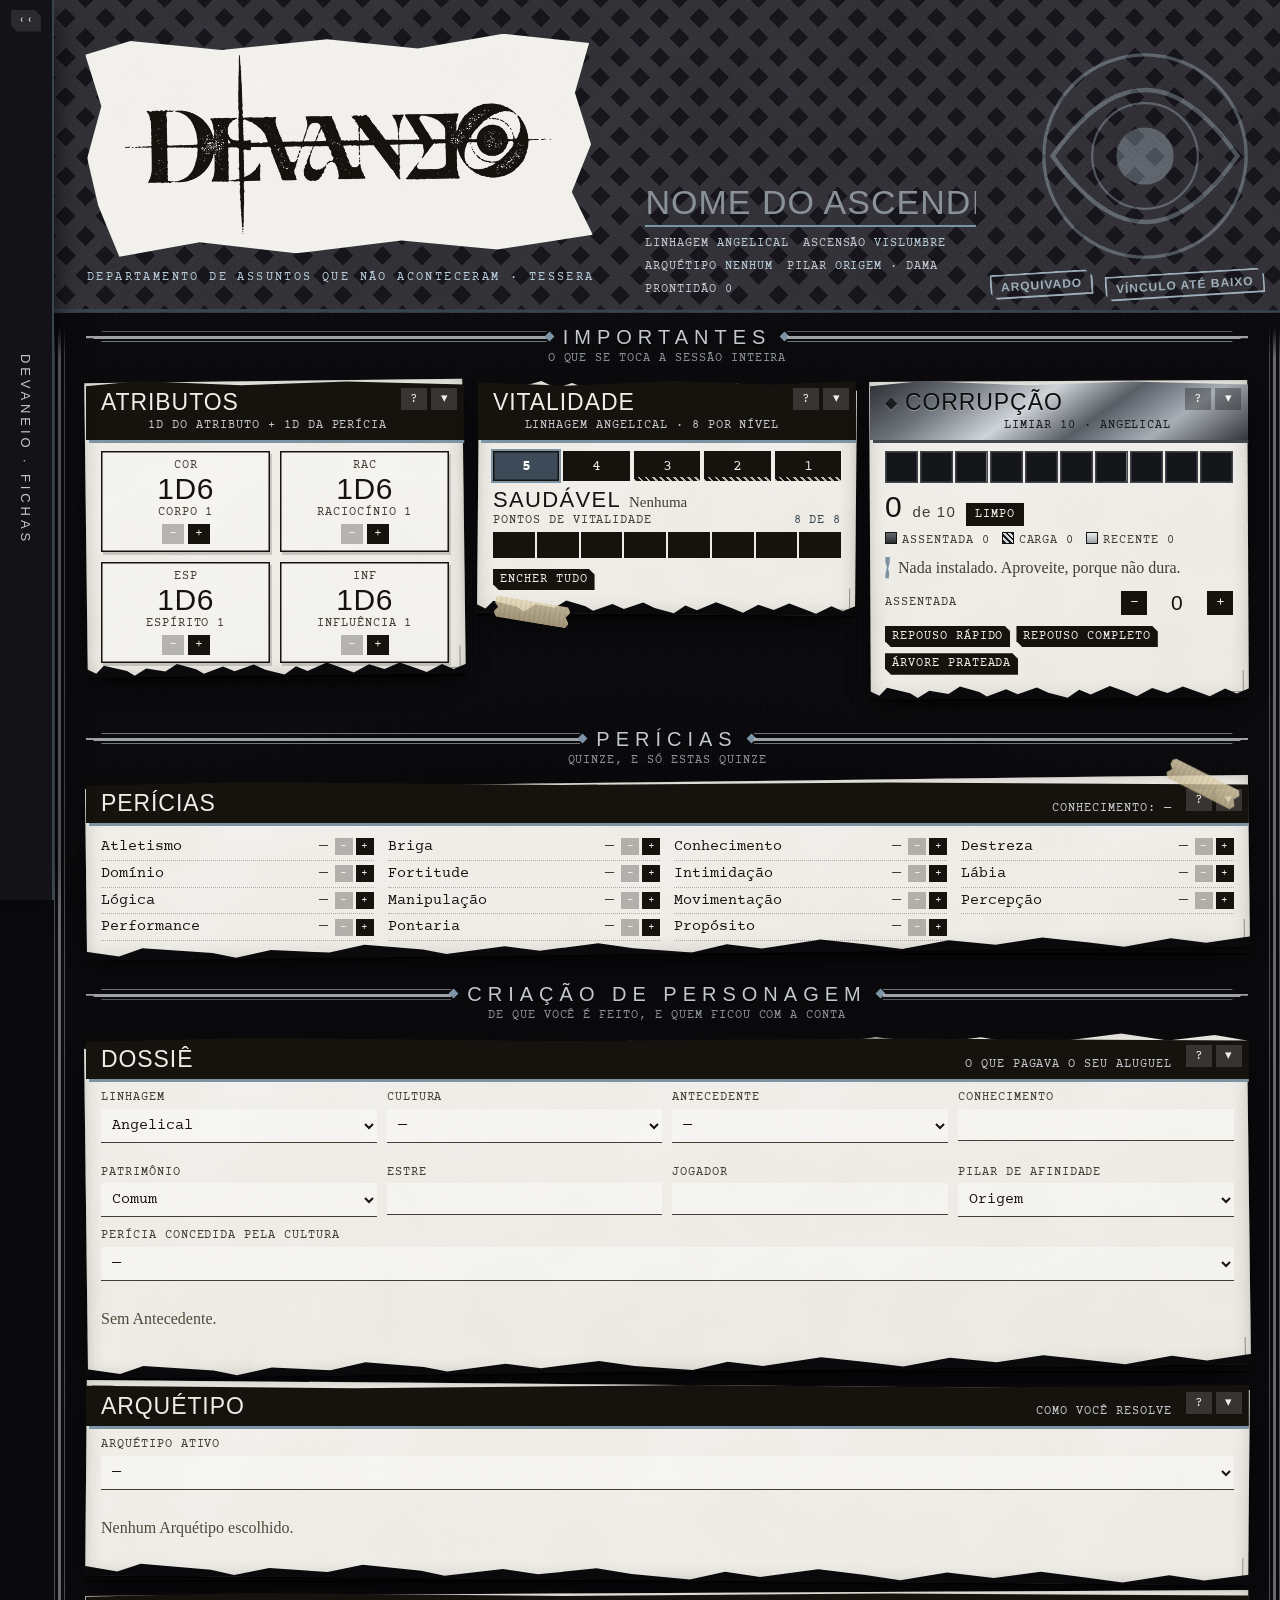
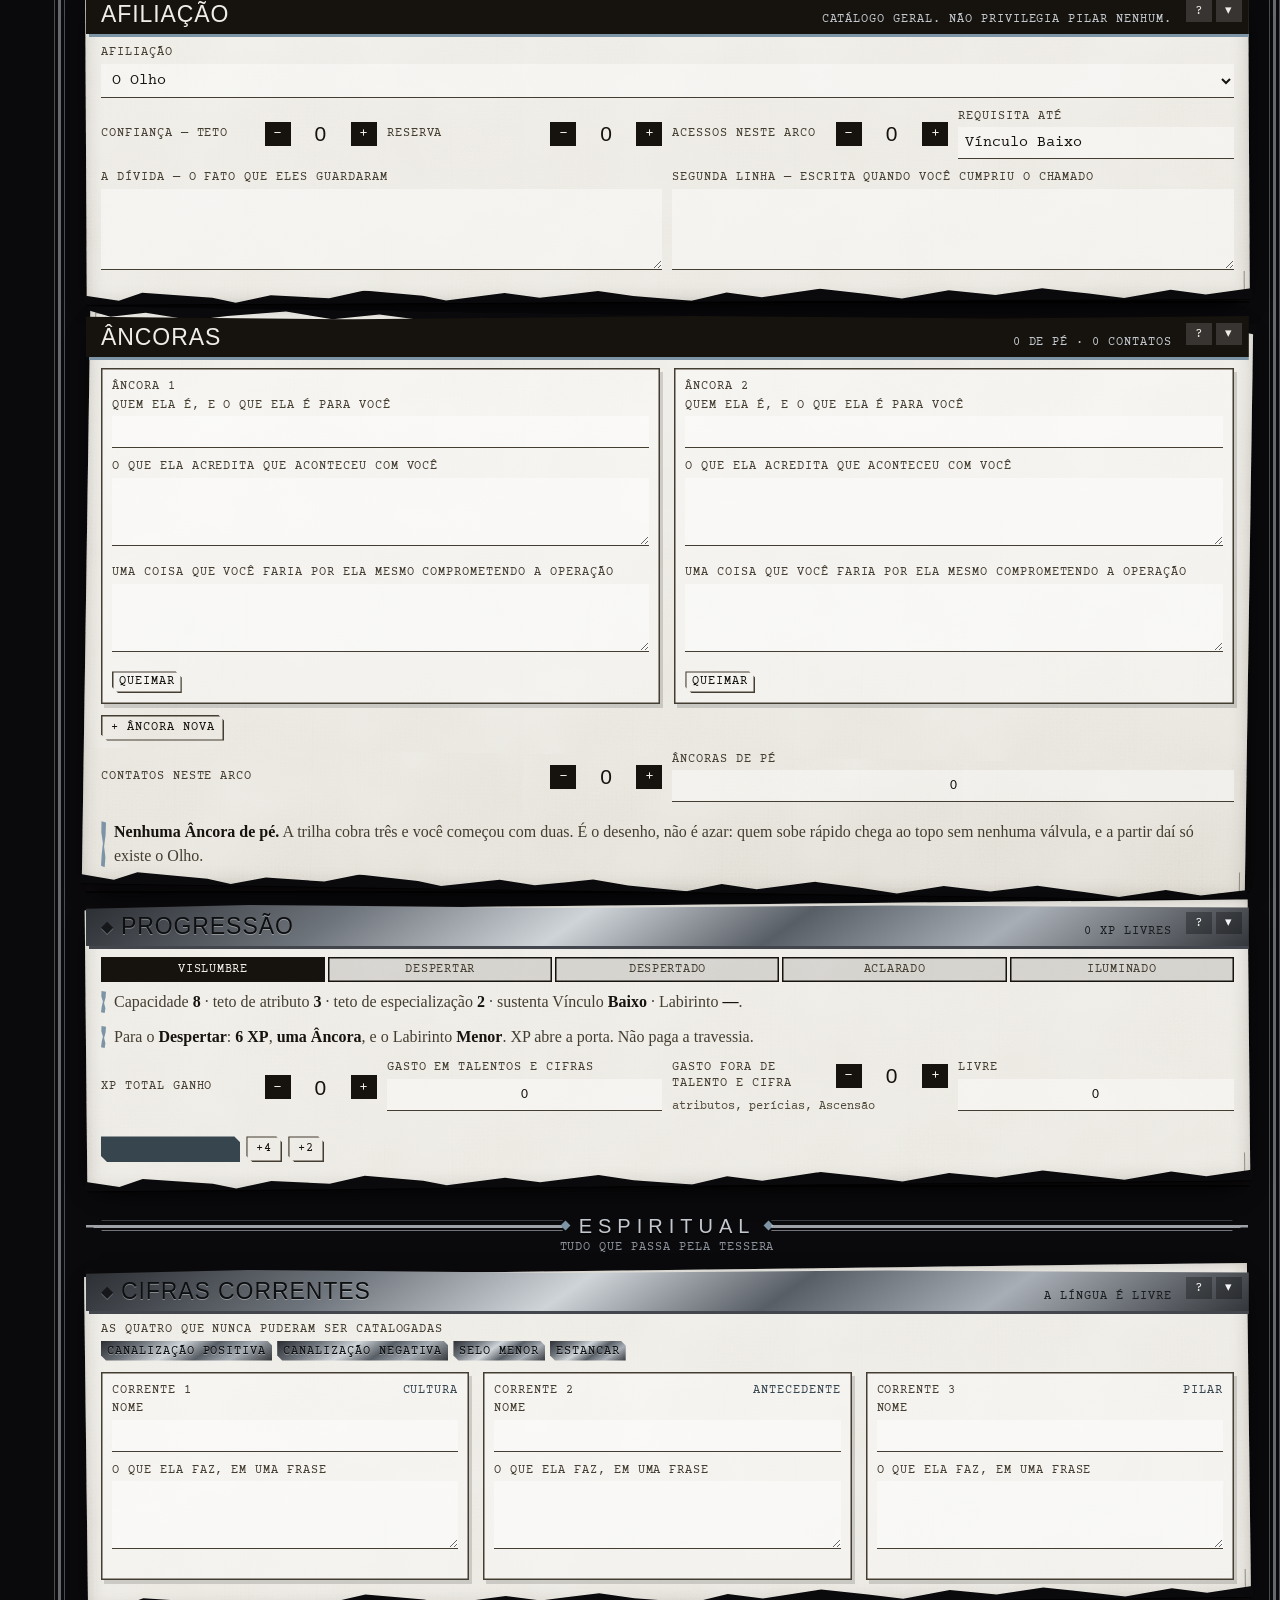
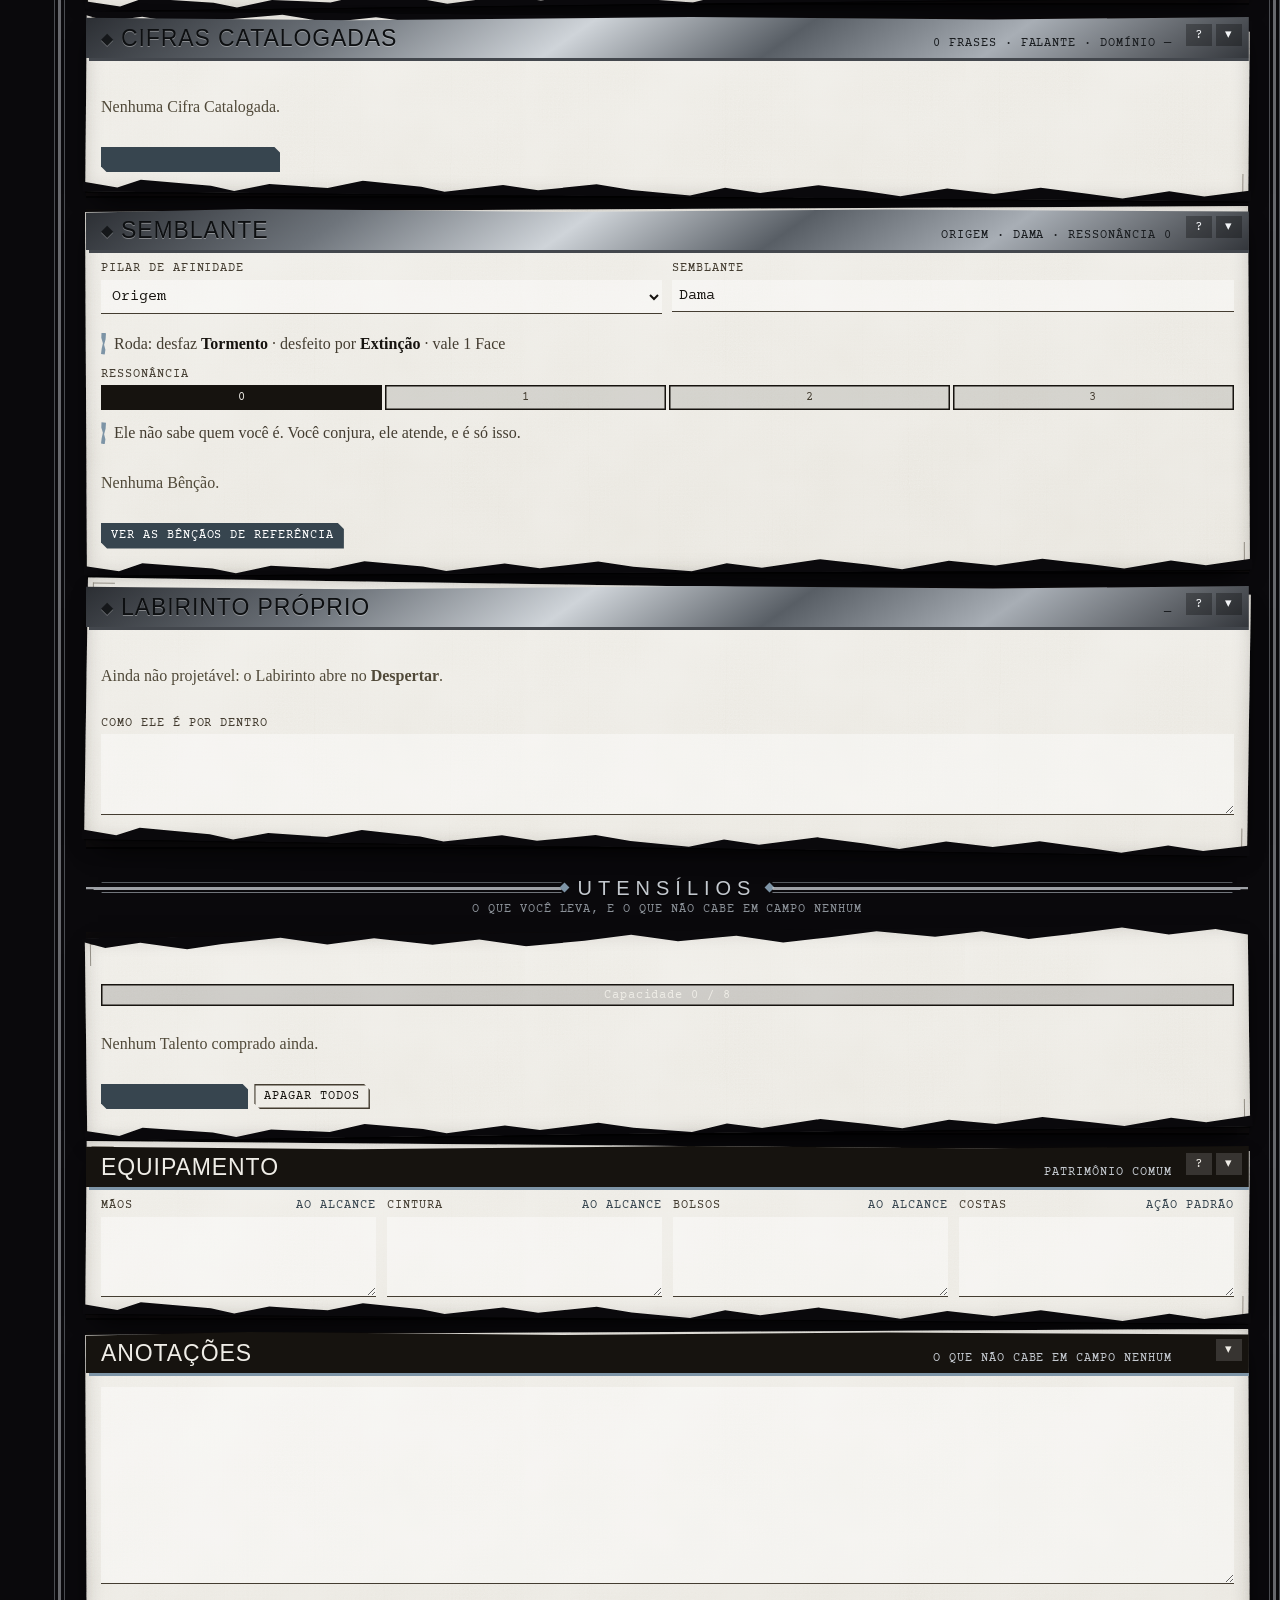
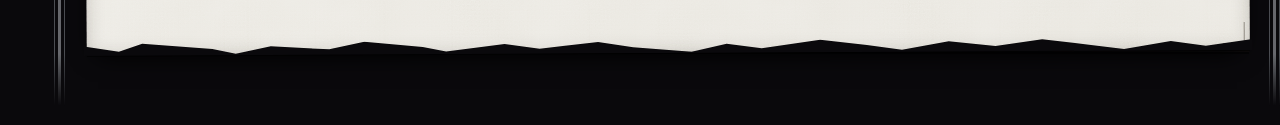
==== commit e8c5a9d5: "A página ganha medida, e dois filetes dizem onde o papel acaba A ficha se esticava até a borda do mo" ====
--- a/index.html
+++ b/index.html
@@ -80,6 +80,11 @@
   --col-min:   310px;
   --col-per:   220px;
   --col-item:  330px;   /* largura mínima de coluna de lista dentro do painel */
+  /* Até onde a página cresce, por mais monitor que haja. O número não é
+     redondo por acaso: abaixo de ~1320px a faixa de três painéis deixa o
+     corpo dos Atributos com menos de 380px, e o container query quebra os
+     quatro dados em dois de cada lado. */
+  --medida:    1360px;
 
   --som:       0 2px 0 rgba(0,0,0,.55), 0 10px 26px -12px rgba(0,0,0,.9);
 
@@ -96,10 +101,12 @@
 [data-arranjo="apertado"]{
   --gap: 9px; --pad: 10px; --pad-2: 7px; --fs: 14px; --fs-mini: 12px;
   --col-min: 268px; --col-per: 184px; --col-item: 290px;
+  --medida: 1150px;
 }
 [data-arranjo="espacoso"]{
   --gap: 20px; --pad: 21px; --pad-2: 15px; --fs: 16px; --fs-mini: 12px;
   --col-min: 360px; --col-per: 250px; --col-item: 380px;
+  --medida: 1420px;
 }
 
 *{ box-sizing: border-box; }
@@ -351,9 +358,50 @@
 .capa__carimbos{ display: flex; gap: 12px; align-items: center; flex: 0 0 auto; }
 .capa__carimbos .carimbo{ color: var(--casa-clr); border-color: var(--casa-clr); outline-color: var(--casa-clr); mix-blend-mode: normal; }
 
-/* ------------------------------------------------------------ 4. estrutura */
-
-.folha{ padding: 0 var(--gap) calc(var(--gap) * 3); }
+/* ------------------------------------------------------------ 4. estrutura
+
+   A ficha tem medida. Sem limite, num monitor largo a capa termina com a
+   marca num extremo e os carimbos no outro, e a faixa de perícias vira uma
+   régua de oito colunas que o olho não acompanha de ponta a ponta. A página
+   trava numa largura e se centra no que sobra da gaveta; o resto é mesa.
+
+   O limite é visível, e é o mesmo filete triplo da régua dos tópicos — de pé,
+   nas duas margens. A geometria Déco emoldura por vocação; aqui a moldura
+   ainda ganha função, que é dizer onde o papel acaba.                       */
+
+.pagina{ max-width: var(--medida); margin-inline: auto; }
+
+/* A margem tem de caber o filete (11px) e ainda sobrar ar, senão o filete da
+   página e o da régua do tópico se leem como um bloco só. O termo fixo é o
+   que garante isso no arranjo apertado, onde --gap é pequeno. */
+.folha{ position: relative; padding: 0 calc(var(--gap) * 1.4 + 12px) calc(var(--gap) * 3); }
+
+/* Os dois limites num pseudo-elemento só. Com um em ::before e outro em
+   ::after eles pintariam em ordens diferentes — um atrás do conteúdo, outro
+   na frente — e a fita de um painel passaria por baixo de um filete e por
+   cima do outro.                                                            */
+.folha::before{
+  content: ""; position: absolute; pointer-events: none;
+  inset: 0 0 calc(var(--gap) * 1.4);
+  opacity: .5;
+  /* Fotocópia perde a borda: o filete entra e sai sem começo nem fim. O
+     esmaecido está dentro do próprio gradiente e não numa máscara — a folha
+     tem alguns milhares de pixels de altura, e mascarar isso seria pedir uma
+     camada composta do tamanho da ficha inteira a cada rolagem. */
+  --fio-fino: linear-gradient(180deg, transparent 0, var(--prata-1) 30px,
+                              var(--prata-1) calc(100% - 52px), transparent 100%);
+  --fio-grosso: linear-gradient(180deg, transparent 0, var(--prata-2) 30px,
+                                var(--prata-2) calc(100% - 52px), transparent 100%);
+  /* a porcentagem em calc() já desconta a largura da imagem: por isso o
+     espelho da direita não repete os números da esquerda */
+  background:
+    var(--fio-fino)   0                 0 / 1px 100% no-repeat,
+    var(--fio-grosso) 4px               0 / 3px 100% no-repeat,
+    var(--fio-fino)   10px              0 / 1px 100% no-repeat,
+    var(--fio-fino)   calc(100% - 10px) 0 / 1px 100% no-repeat,
+    var(--fio-grosso) calc(100% - 4px)  0 / 3px 100% no-repeat,
+    var(--fio-fino)   100%              0 / 1px 100% no-repeat;
+}
 
 /* ------------------------------------------------- 4b. tópicos e Art Déco
 
@@ -1024,7 +1072,7 @@
 }
 .lombada:hover{ background: var(--casa-esc); }
 
-.palco{ margin-left: 264px; }
+.palco{ margin-left: 264px; transition: margin-left .18s ease; }
 body[data-gaveta="fechada"] .palco{ margin-left: 54px; }
 
 .ficha-par{ display: flex; gap: 3px; margin-bottom: 4px; }
@@ -1252,6 +1300,8 @@
 
 @media (max-width: 760px){
   .folha{ padding: 0 12px calc(var(--gap) * 3); }
+  /* na telinha a página já ocupa tudo: moldura aqui seria 22px roubados do texto */
+  .folha::before{ display: none; }
   /* dedo não tem ponta: o que é de clicar cresce onde não há cursor */
   .passo{ width: 30px; height: 28px; font-size: 16px; }
   .per__passos .passo{ width: 27px; height: 25px; font-size: 14px; }
@@ -1303,8 +1353,10 @@
   html, body{ background: #fff !important; color: #000 !important; }
   body::before, .painel__folha::before, .capa__trama, .capa__selo,
   .fita, .rasgo, .gaveta, .compendio, .aviso, .naoimprime{ display: none !important; }
-  .palco{ margin-left: 0 !important; }
+  .palco{ margin-left: 0 !important; transition: none; }
+  .pagina{ max-width: none; }
   .folha{ padding: 0; }
+  .folha::before{ display: none; }
 
   .painel, .capa{
     box-shadow: none !important; transform: none !important;
@@ -1448,10 +1500,16 @@
 
 <main class="palco" id="palco">
 
-  <header class="capa" id="capa"></header>
-
-  <div class="folha">
-    <div id="topicos"></div>
+  <!-- A medida da página. Sem ela a ficha se estica até a borda do monitor,
+       e a capa termina com a marca num extremo e os carimbos no outro. -->
+  <div class="pagina">
+
+    <header class="capa" id="capa"></header>
+
+    <div class="folha">
+      <div id="topicos"></div>
+    </div>
+
   </div>
 
 </main>
